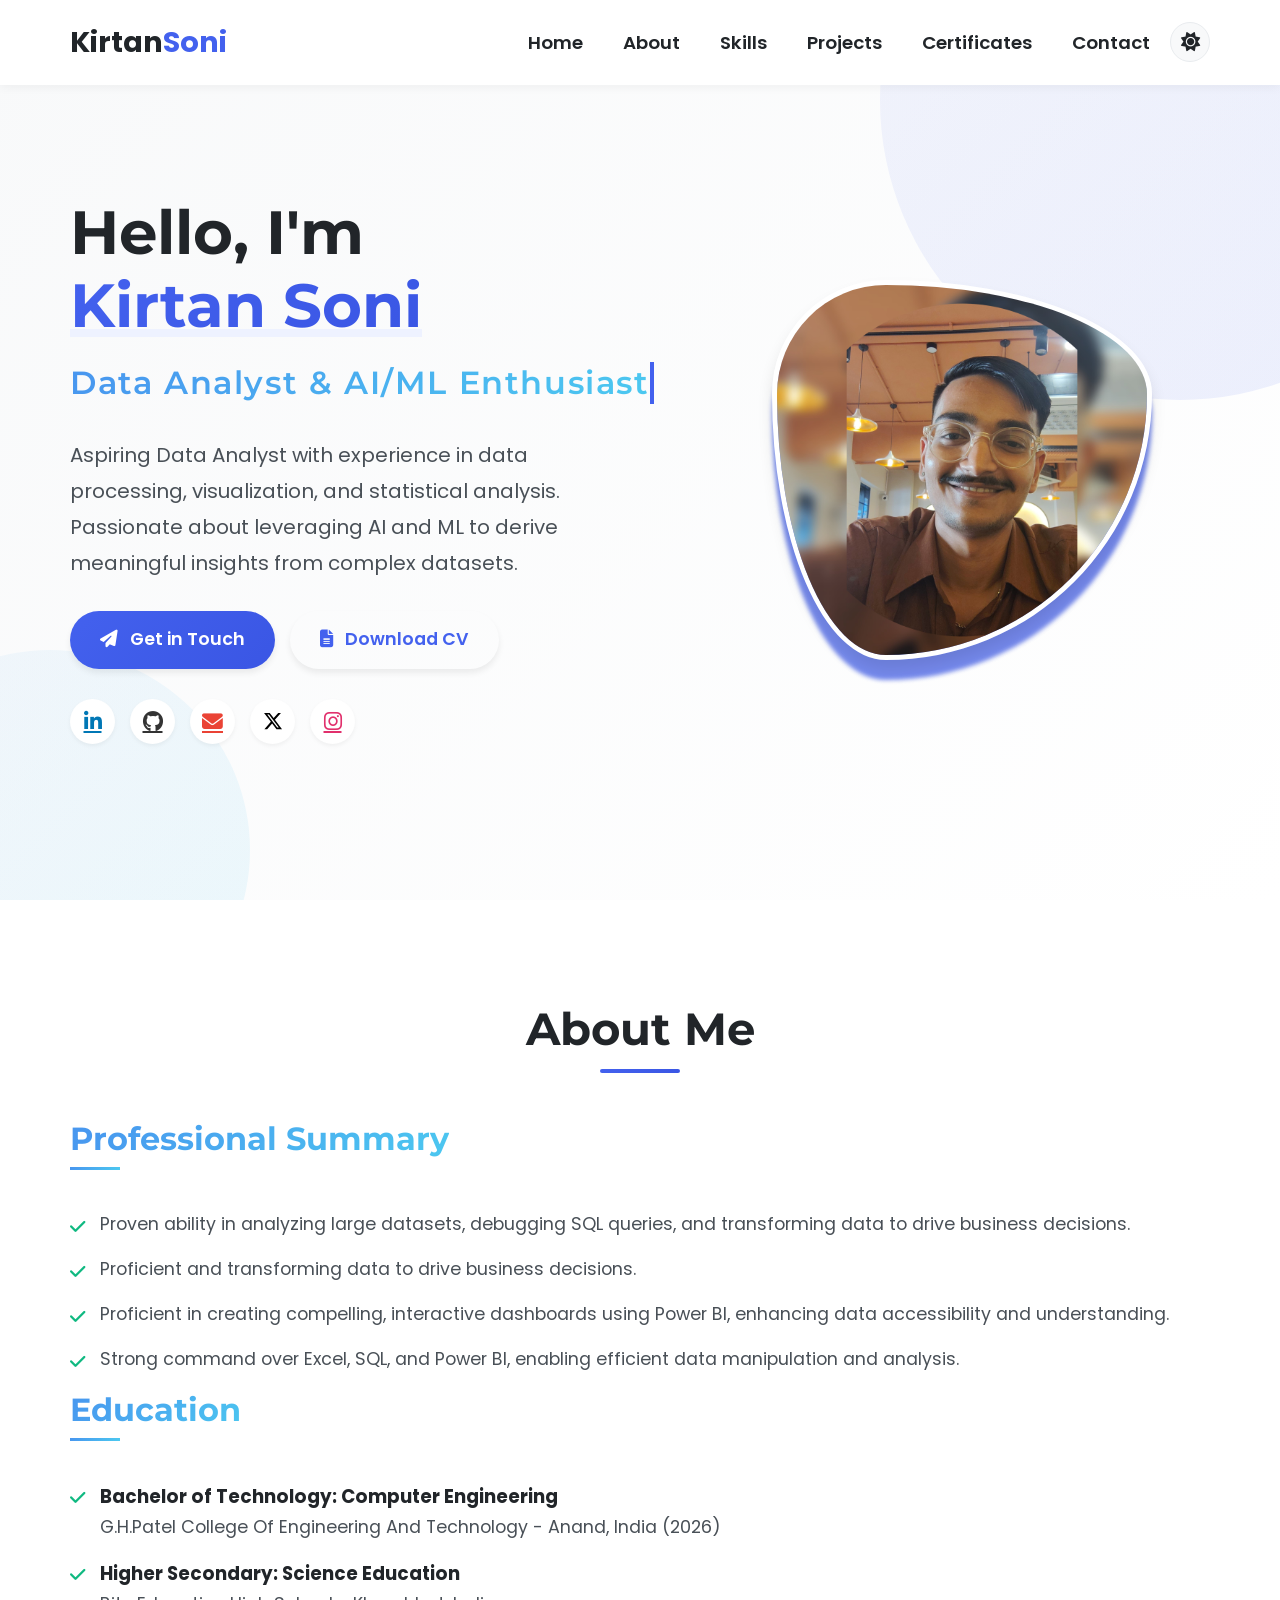
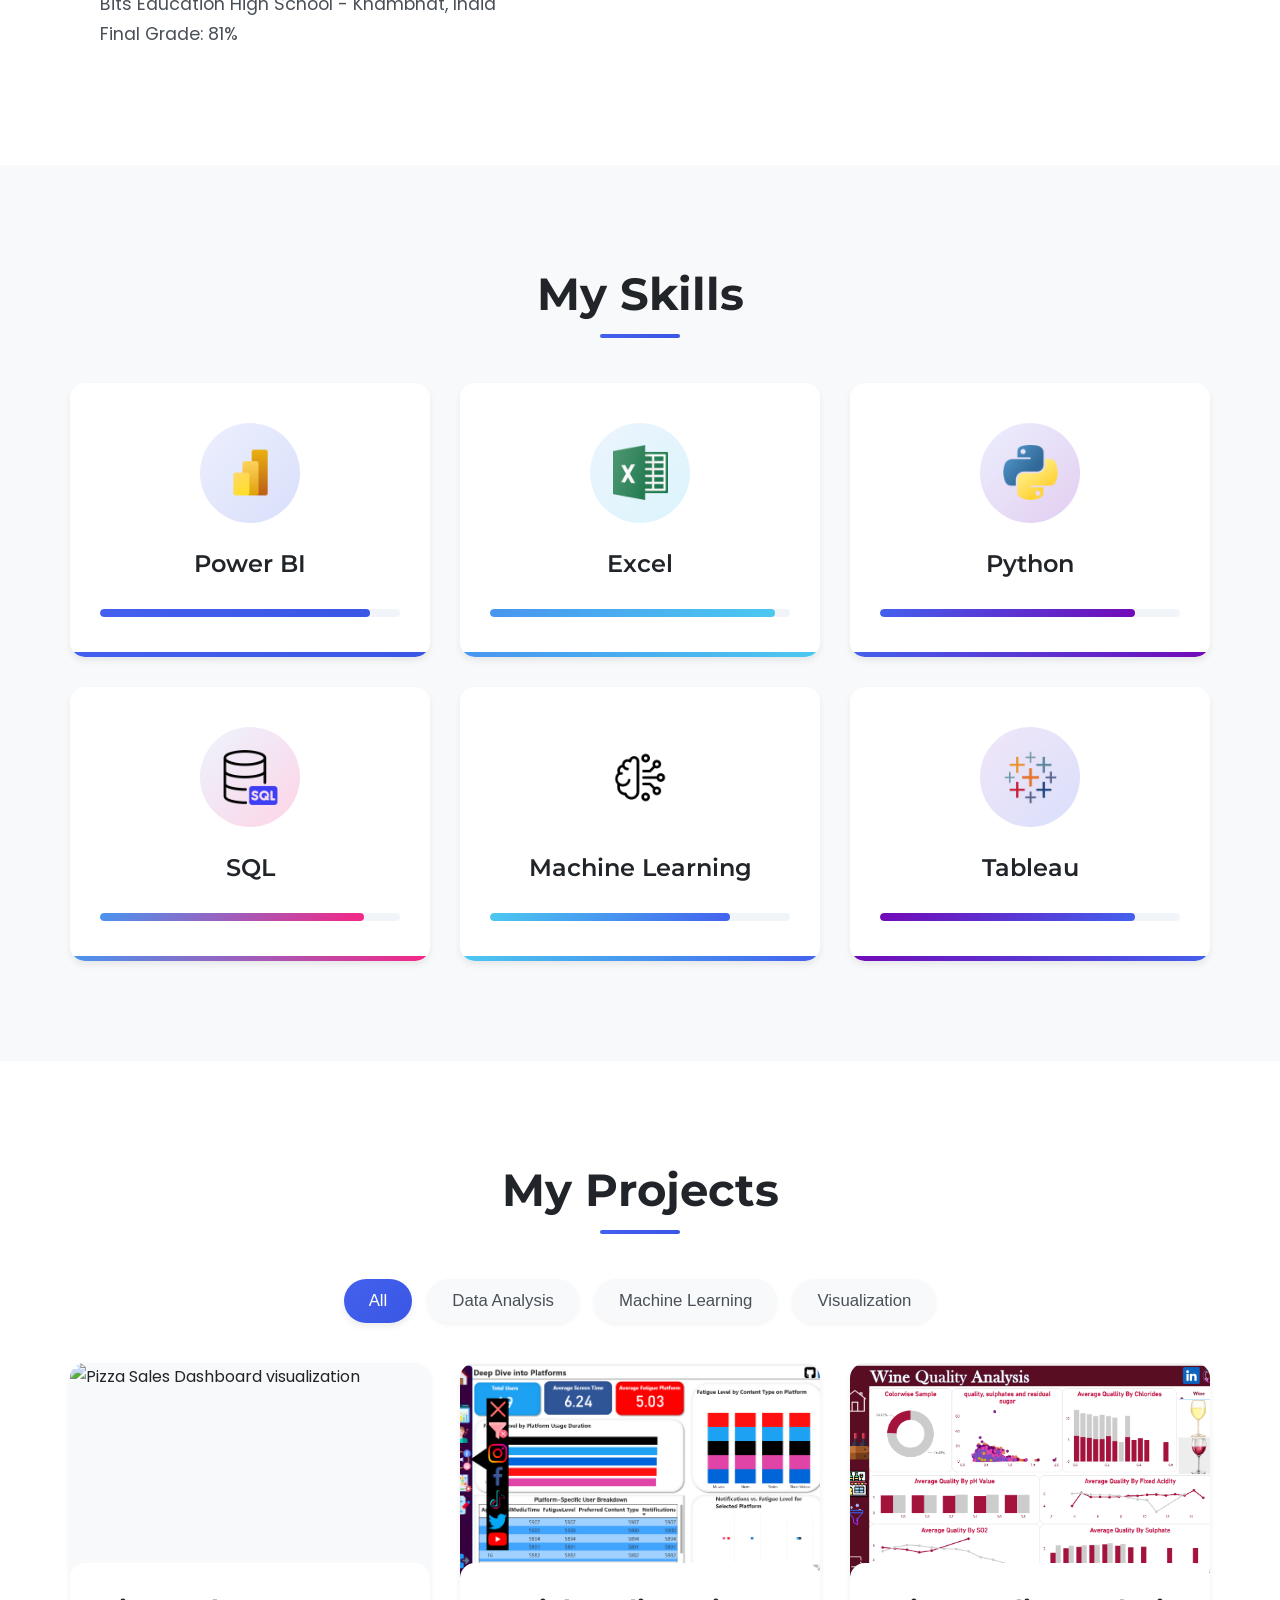
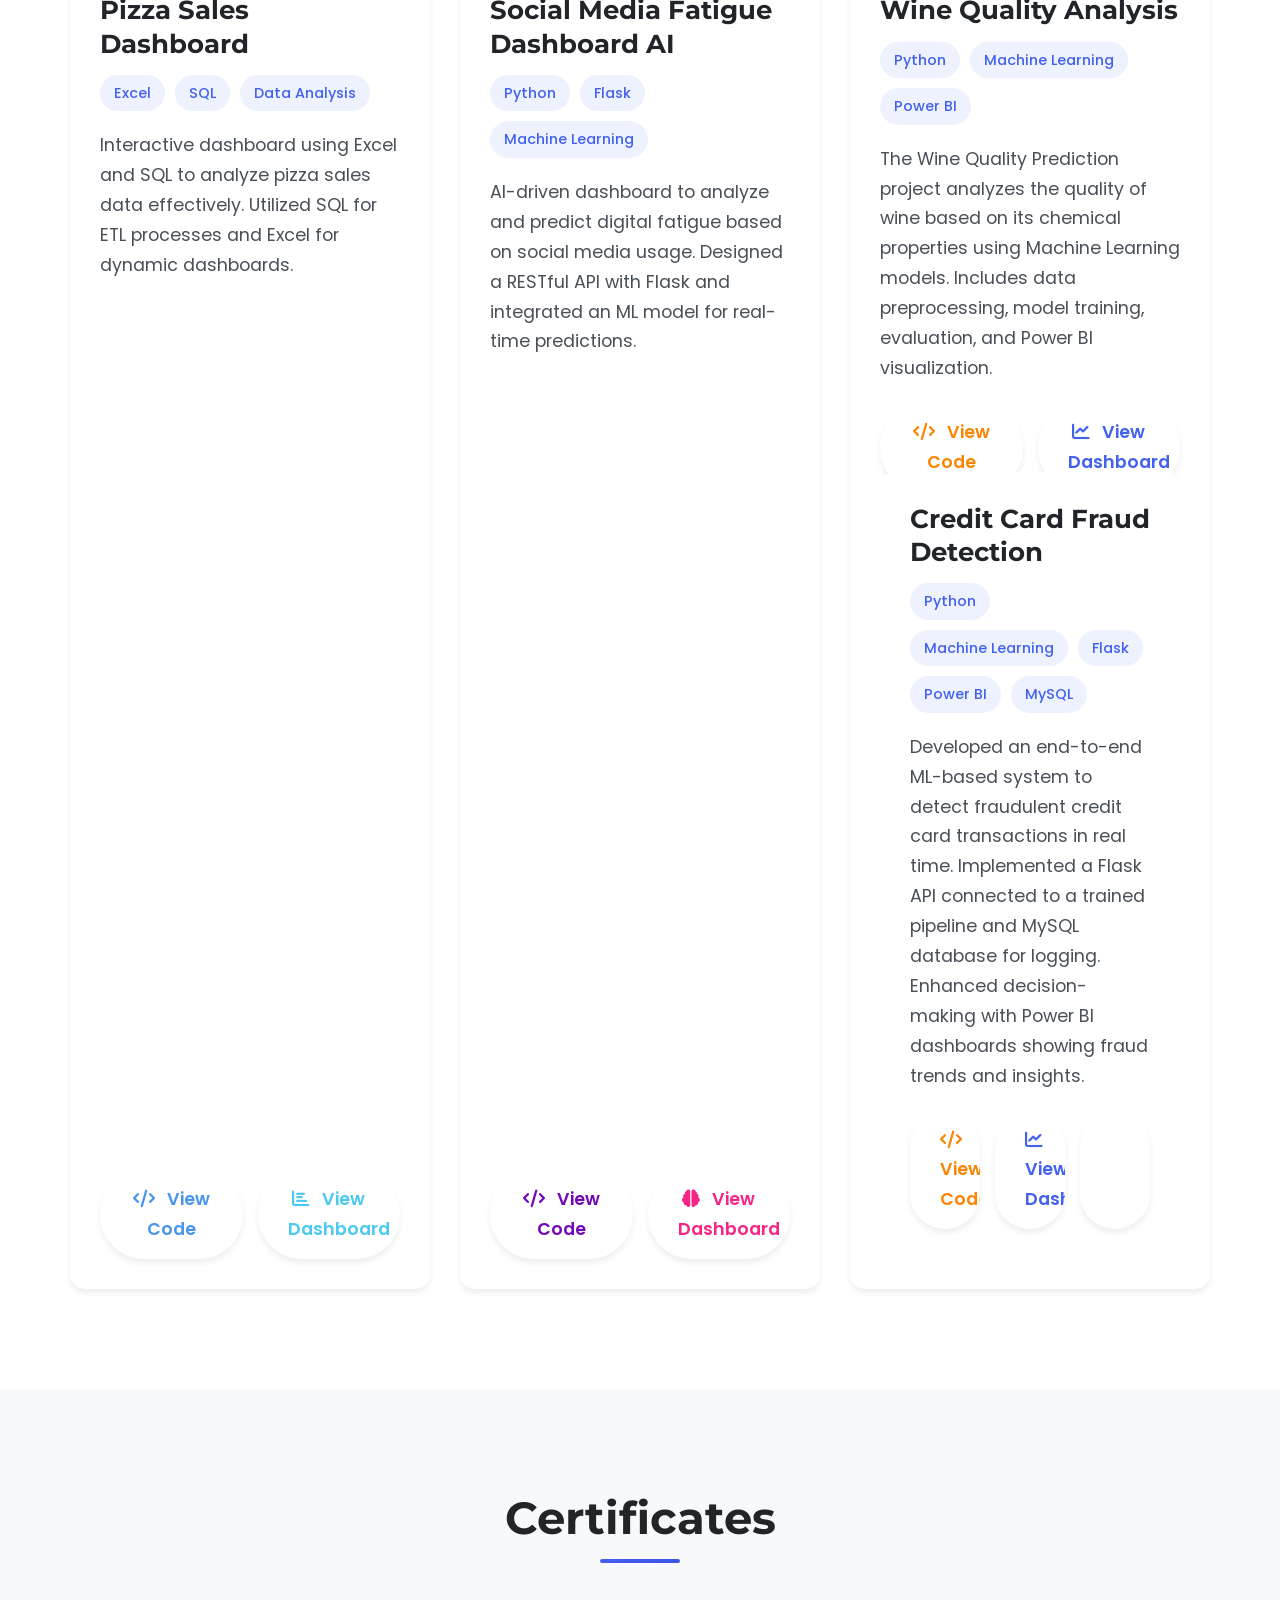
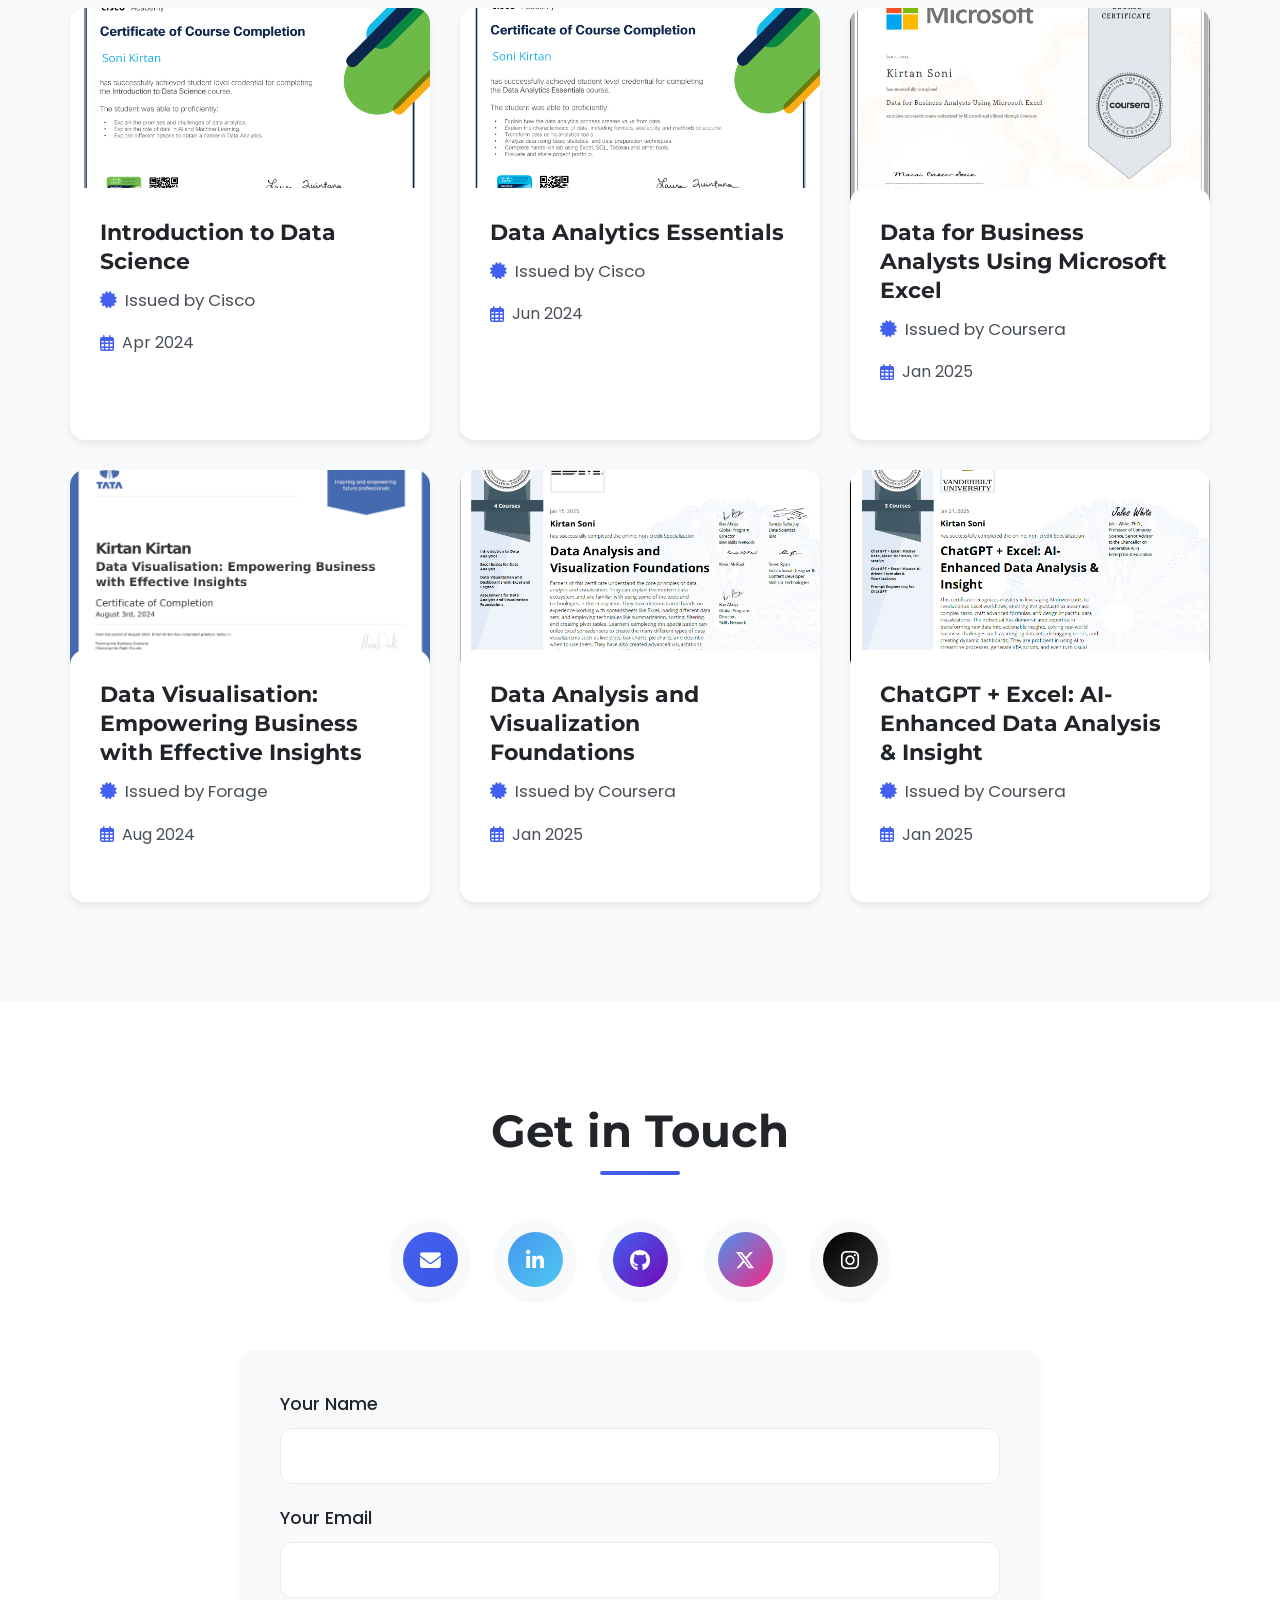
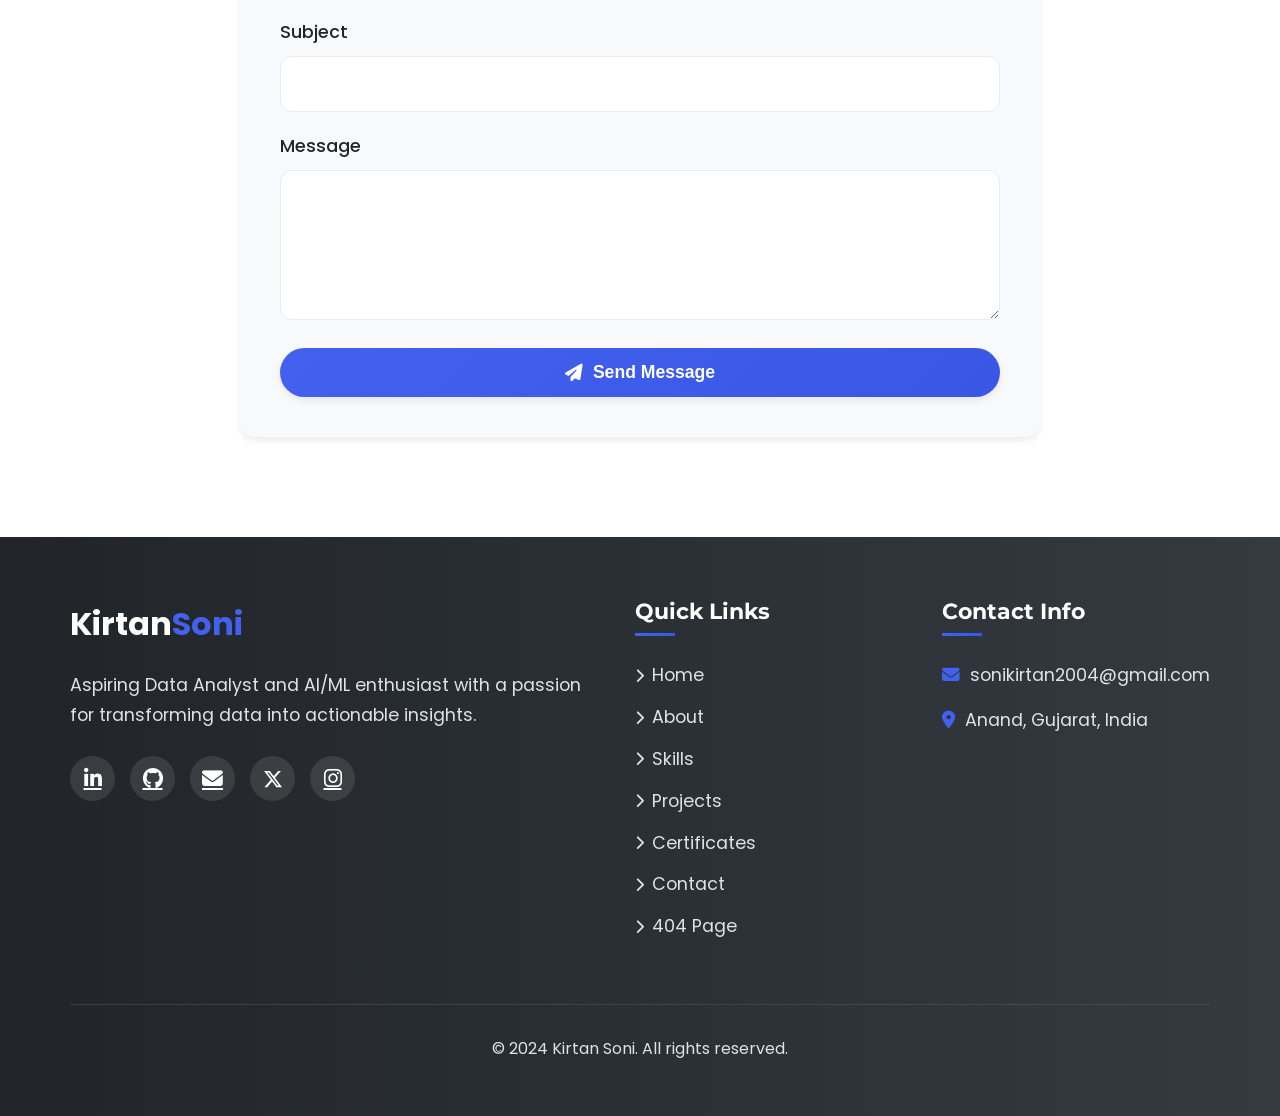
==== index.html @ 345ac7f4 "Update index.html" ====
<!DOCTYPE html>
<html lang="en" class="light-theme">

<head>
  <meta charset="UTF-8" />
  <meta name="viewport" content="width=device-width, initial-scale=1.0" />
  <title>Kirtan Soni - Data Analyst & AI/ML Enthusiast</title>
  <meta name="description"
    content="Portfolio of Kirtan Soni, a Data Analyst and AI/ML enthusiast with expertise in data processing, visualization, and statistical analysis.">
  <!-- Google Fonts -->
  <link rel="preconnect" href="https://fonts.googleapis.com">
  <link rel="preconnect" href="https://fonts.gstatic.com" crossorigin>
  <link
    href="https://fonts.googleapis.com/css2?family=Poppins:wght@300;400;500;600;700&family=Montserrat:wght@400;500;600;700&display=swap"
    rel="stylesheet">
  <!-- Font Awesome for icons -->
  <link rel="stylesheet" href="https://cdnjs.cloudflare.com/ajax/libs/font-awesome/6.4.0/css/all.min.css">
  <style>
    /* Global Styles */
    :root {
      /* Light Theme Colors */
      --bg-primary-light: #f8f9fa;
      --bg-secondary-light: #ffffff;
      --text-primary-light: #212529;
      --text-secondary-light: #495057;
      --border-color-light: #e9ecef;
      --card-bg-light: #ffffff;
      --navbar-bg-light: #ffffff;
      --navbar-text-light: #212529;

      /* Dark Theme Colors */
      --bg-primary-dark: #121212;
      --bg-secondary-dark: #1e1e1e;
      --text-primary-dark: #f8f9fa;
      --text-secondary-dark: #adb5bd;
      --border-color-dark: #2d2d2d;
      --card-bg-dark: #252525;
      --navbar-bg-dark: #1e1e1e;
      --navbar-text-dark: #f8f9fa;

      /* Common Colors */
      --accent-color: #4361ee;
      --accent-hover: #3a56e4;
      --accent-light: #eef2ff;
      --card-hover-shadow: rgba(67, 97, 238, 0.15);
      --success-color: #10b981;

      /* Gradient Colors */
      --gradient-1: linear-gradient(135deg, #4361ee, #3a56e4);
      --gradient-2: linear-gradient(135deg, #4895ef, #4cc9f0);
      --gradient-3: linear-gradient(135deg, #4361ee, #7209b7);
      --gradient-4: linear-gradient(135deg, #4895ef, #f72585);
      --gradient-5: linear-gradient(135deg, #4cc9f0, #4361ee);
      --gradient-6: linear-gradient(135deg, #7209b7, #4361ee);

      /* Button Colors */
      --btn-blue: #4895ef;
      --btn-purple: #7209b7;
      --btn-pink: #f72585;
      --btn-orange: #fb8500;
      --btn-teal: #4cc9f0;
      --btn-indigo: #4361ee;

      /* Social Media Colors */
      --x-color: #000000;
      --instagram-color: #E1306C;
      --linkedin-color: #0077b5;
      --github-color: #333333;
      --email-color: #ea4335;

      /* Box Shadows */
      --shadow-sm: 0 2px 4px rgba(0, 0, 0, 0.05);
      --shadow-md: 0 4px 6px rgba(0, 0, 0, 0.07);
      --shadow-lg: 0 10px 15px rgba(0, 0, 0, 0.1);
      --shadow-hover: 0 15px 30px rgba(67, 97, 238, 0.15);

      /* Navbar */
      --navbar-shadow: 0 2px 10px rgba(0, 0, 0, 0.05);
    }

    /* Apply theme variables */
    .light-theme {
      --bg-primary: var(--bg-primary-light);
      --bg-secondary: var(--bg-secondary-light);
      --text-primary: var(--text-primary-light);
      --text-secondary: var(--text-secondary-light);
      --border-color: var(--border-color-light);
      --card-bg: var(--card-bg-light);
      --navbar-bg: var(--navbar-bg-light);
      --navbar-text: var(--navbar-text-light);
    }

    .dark-theme {
      --bg-primary: var(--bg-primary-dark);
      --bg-secondary: var(--bg-secondary-dark);
      --text-primary: var(--text-primary-dark);
      --text-secondary: var(--text-secondary-dark);
      --border-color: var(--border-color-dark);
      --card-bg: var(--card-bg-dark);
      --navbar-bg: var(--navbar-bg-dark);
      --navbar-text: var(--navbar-text-dark);
    }

    * {
      margin: 0;
      padding: 0;
      box-sizing: border-box;
    }

    body {
      font-family: 'Poppins', sans-serif;
      line-height: 1.7;
      background-color: var(--bg-primary);
      color: var(--text-primary);
      overflow-x: hidden;
      transition: background-color 0.3s ease, color 0.3s ease;
    }

    h1,
    h2,
    h3,
    h4,
    h5,
    h6 {
      font-family: 'Montserrat', sans-serif;
      font-weight: 700;
      line-height: 1.3;
    }

    .container {
      max-width: 1200px;
      margin: 0 auto;
      padding: 0 30px;
    }

    section {
      padding: 100px 0;
      position: relative;
      opacity: 0;
      transform: translateY(30px);
      transition: opacity 0.8s ease, transform 0.8s ease;
    }

    section.animate {
      opacity: 1;
      transform: translateY(0);
    }

    .section-title {
      font-size: 2.8rem;
      margin-bottom: 60px;
      text-align: center;
      position: relative;
      color: var(--text-primary);
    }

    .section-title::after {
      content: '';
      position: absolute;
      width: 80px;
      height: 4px;
      background: var(--gradient-1);
      bottom: -15px;
      left: 50%;
      transform: translateX(-50%);
      border-radius: 2px;
    }

    p {
      color: var(--text-secondary);
      font-size: 1.1rem;
      margin-bottom: 1.5rem;
    }

    /* Theme Toggle */
    .theme-toggle {
      display: flex;
      align-items: center;
      justify-content: center;
      width: 40px;
      height: 40px;
      border-radius: 50%;
      background: var(--bg-primary);
      color: var(--text-primary);
      font-size: 1.2rem;
      cursor: pointer;
      transition: all 0.3s;
      border: 1px solid var(--border-color);
      margin-left: 20px;
    }

    .theme-toggle:hover {
      background: var(--accent-light);
      color: var(--accent-color);
    }

    /* Navigation - Updated with white background */
    nav {
      background: var(--navbar-bg);
      padding: 18px 0;
      position: fixed;
      width: 100%;
      top: 0;
      z-index: 1000;
      box-shadow: var(--navbar-shadow);
      transition: all 0.3s ease;
      transform: translateY(0);
    }

    nav.scrolled {
      padding: 15px 0;
      box-shadow: var(--shadow-md);
    }

    nav.hidden {
      transform: translateY(-100%);
    }

    nav .container {
      display: flex;
      justify-content: space-between;
      align-items: center;
    }

    .nav-right {
      display: flex;
      align-items: center;
    }

    .logo {
      font-size: 1.8rem;
      font-weight: 700;
      color: var(--text-primary);
      text-decoration: none;
      display: flex;
      align-items: center;
    }

    .logo span {
      color: var(--accent-color);
    }

    nav ul {
      display: flex;
      list-style: none;
      gap: 40px;
      margin: 0;
      padding: 0;
    }

    nav ul li a {
      text-decoration: none;
      color: var(--navbar-text);
      font-weight: 600;
      font-size: 1.15rem;
      transition: all 0.3s;
      position: relative;
      padding: 5px 0;
    }

    nav ul li a::after {
      content: '';
      position: absolute;
      width: 0;
      height: 2px;
      bottom: 0;
      left: 0;
      background: var(--accent-color);
      transition: width 0.3s ease;
    }

    nav ul li a:hover {
      color: var(--accent-color);
    }

    nav ul li a:hover::after {
      width: 100%;
    }

    .mobile-menu-btn {
      display: none;
      background: none;
      border: none;
      font-size: 1.8rem;
      color: var(--text-primary);
      cursor: pointer;
    }

    /* Mobile Navigation Menu */
    .mobile-nav {
      position: fixed;
      top: 0;
      left: 0;
      width: 100%;
      height: 100vh;
      background: var(--bg-secondary);
      z-index: 1001;
      display: flex;
      flex-direction: column;
      justify-content: center;
      align-items: center;
      transform: translateY(-100%);
      transition: transform 0.4s ease;
    }

    .mobile-nav.active {
      transform: translateY(0);
    }

    .mobile-nav ul {
      list-style: none;
      padding: 0;
      margin: 0;
      text-align: center;
    }

    .mobile-nav ul li {
      margin: 20px 0;
    }

    .mobile-nav ul li a {
      text-decoration: none;
      color: var(--text-primary);
      font-size: 1.5rem;
      font-weight: 600;
      transition: color 0.3s;
    }

    .mobile-nav ul li a:hover {
      color: var(--accent-color);
    }

    .close-menu {
      position: absolute;
      top: 30px;
      right: 30px;
      background: none;
      border: none;
      font-size: 2rem;
      color: var(--text-primary);
      cursor: pointer;
    }

    /* Hero Section - Improved Responsiveness */
    #home {
      min-height: 100vh;
      display: flex;
      align-items: center;
      padding-top: 80px;
      padding-bottom: 40px;
      background: linear-gradient(135deg, var(--bg-primary) 0%, var(--bg-secondary) 100%);
      position: relative;
      overflow: hidden;
    }

    #home::before {
      content: '';
      position: absolute;
      width: 600px;
      height: 600px;
      border-radius: 50%;
      background: linear-gradient(135deg, rgba(67, 97, 238, 0.05) 0%, rgba(67, 97, 238, 0.1) 100%);
      top: -200px;
      right: -200px;
      z-index: 0;
      animation: pulse 8s infinite alternate;
    }

    #home::after {
      content: '';
      position: absolute;
      width: 400px;
      height: 400px;
      border-radius: 50%;
      background: linear-gradient(135deg, rgba(72, 149, 239, 0.05) 0%, rgba(76, 201, 240, 0.1) 100%);
      bottom: -150px;
      left: -150px;
      z-index: 0;
      animation: pulse 8s infinite alternate-reverse;
    }

    @keyframes pulse {
      0% {
        transform: scale(1);
        opacity: 0.5;
      }

      50% {
        transform: scale(1.05);
        opacity: 0.7;
      }

      100% {
        transform: scale(1);
        opacity: 0.5;
      }
    }

    .hero-content {
      display: grid;
      grid-template-columns: 1fr 1fr;
      gap: 60px;
      align-items: center;
      position: relative;
      z-index: 1;
      width: 100%;
    }

    .hero-text {
      animation: fadeInLeft 1s ease-out;
    }

    .hero-text h1 {
      font-size: 3.8rem;
      margin-bottom: 20px;
      line-height: 1.2;
    }

    .hero-text h1 span {
      background: var(--gradient-1);
      -webkit-background-clip: text;
      background-clip: text;
      color: transparent;
      position: relative;
      display: inline-block;
    }

    .hero-text h1 span::after {
      content: '';
      position: absolute;
      width: 100%;
      height: 8px;
      background-color: var(--accent-light);
      bottom: 5px;
      left: 0;
      z-index: -1;
    }

    .hero-text h2 {
      font-size: 2rem;
      background: var(--gradient-2);
      -webkit-background-clip: text;
      background-clip: text;
      color: transparent;
      margin-bottom: 25px;
      font-weight: 600;
      display: inline-block;
    }

    .typewriter {
      overflow: hidden;
      border-right: 0.15em solid var(--accent-color);
      white-space: nowrap;
      margin: 0;
      letter-spacing: 0.05em;
      animation: typing 3.5s steps(40, end), blink-caret 0.75s step-end infinite;
    }

    @keyframes typing {
      from {
        width: 0
      }

      to {
        width: 100%
      }
    }

    @keyframes blink-caret {

      from,
      to {
        border-color: transparent
      }

      50% {
        border-color: var(--accent-color)
      }
    }

    .hero-text p {
      font-size: 1.25rem;
      margin-bottom: 30px;
      max-width: 500px;
      line-height: 1.8;
    }

    .hero-image {
      position: relative;
      animation: fadeInRight 1s ease-out;
      display: flex;
      justify-content: center;
    }

    .profile-img {
      width: 380px;
      height: 380px;
      border-radius: 30% 70% 70% 30% / 30% 30% 70% 70%;
      object-fit: cover;
      border: 5px solid var(--bg-secondary);
      box-shadow: var(--shadow-lg);
      animation: morphing 10s ease-in-out infinite;
      transition: all 0.5s;
      position: relative;
      z-index: 2;
    }

    @keyframes morphing {
      0% {
        border-radius: 30% 70% 70% 30% / 30% 30% 70% 70%;
      }

      25% {
        border-radius: 58% 42% 75% 25% / 76% 46% 54% 24%;
      }

      50% {
        border-radius: 50% 50% 33% 67% / 55% 27% 73% 45%;
      }

      75% {
        border-radius: 33% 67% 58% 42% / 63% 68% 32% 37%;
      }

      100% {
        border-radius: 30% 70% 70% 30% / 30% 30% 70% 70%;
      }
    }

    .hero-image::before {
      content: '';
      position: absolute;
      width: 380px;
      height: 380px;
      background: var(--gradient-1);
      border-radius: 30% 70% 70% 30% / 30% 30% 70% 70%;
      top: 20px;
      left: 50%;
      transform: translateX(-50%);
      z-index: 1;
      animation: morphing 10s ease-in-out infinite;
      filter: blur(2px);
      opacity: 0.7;
    }

    .social-links {
      display: flex;
      gap: 15px;
      margin-top: 30px;
      flex-wrap: wrap;
    }

    .social-links a {
      display: flex;
      align-items: center;
      justify-content: center;
      width: 45px;
      height: 45px;
      border-radius: 50%;
      background: var(--bg-secondary);
      color: var(--accent-color);
      font-size: 1.3rem;
      transition: all 0.3s;
      box-shadow: var(--shadow-sm);
    }

    .social-links a:nth-child(1) {
      color: var(--linkedin-color);
      /* LinkedIn color */
    }

    .social-links a:nth-child(2) {
      color: var(--github-color);
      /* GitHub color */
    }

    .social-links a:nth-child(3) {
      color: var(--email-color);
      /* Email/Gmail color */
    }

    .social-links a:nth-child(4) {
      color: var(--x-color);
      /* X color */
    }

    .social-links a:nth-child(5) {
      color: var(--instagram-color);
      /* Instagram color */
    }

    .social-links a:hover {
      transform: translateY(-5px);
      box-shadow: var(--shadow-md);
      color: white;
    }

    .social-links a:nth-child(1):hover {
      background: var(--linkedin-color);
      /* LinkedIn color */
    }

    .social-links a:nth-child(2):hover {
      background: var(--github-color);
      /* GitHub color */
    }

    .social-links a:nth-child(3):hover {
      background: var(--email-color);
      /* Email/Gmail color */
    }

    .social-links a:nth-child(4):hover {
      background: var(--x-color);
      /* X color */
    }

    .social-links a:nth-child(5):hover {
      background: var(--instagram-color);
      /* Instagram color */
    }

    /* X Logo */
    .x-logo {
      width: 20px;
      height: 20px;
      fill: currentColor;
    }

    /* Button Styles - Enhanced & Professional */
    .btn {
      display: inline-block;
      padding: 14px 30px;
      color: white;
      border-radius: 50px;
      font-weight: 600;
      text-decoration: none;
      transition: all 0.3s;
      border: none;
      font-size: 1.1rem;
      box-shadow: var(--shadow-md);
      position: relative;
      overflow: hidden;
      z-index: 1;
      text-align: center;
    }

    .btn::before {
      content: '';
      position: absolute;
      top: 0;
      left: 0;
      width: 0%;
      height: 100%;
      background: rgba(255, 255, 255, 0.2);
      transition: all 0.3s;
      z-index: -1;
    }

    .btn:hover {
      transform: translateY(-3px);
      box-shadow: var(--shadow-lg);
    }

    .btn:hover::before {
      width: 100%;
    }

    /* Primary Button Variations */
    .btn-primary {
      background: var(--gradient-1);
    }

    .btn-blue {
      background: var(--gradient-2);
    }

    .btn-pink {
      background: var(--gradient-3);
    }

    .btn-orange {
      background: var(--gradient-4);
    }

    .btn-teal {
      background: var(--gradient-5);
    }

    .btn-purple {
      background: var(--gradient-6);
    }

    /* Outline Button Variations */
    .btn-outline {
      background: transparent;
      border: 2px solid;
      box-shadow: none;
    }

    .btn-outline-primary {
      color: var(--btn-indigo);
      border-color: var(--btn-indigo);
    }

    .btn-outline-blue {
      color: var(--btn-blue);
      border-color: var(--btn-blue);
    }

    .btn-outline-pink {
      color: var(--btn-pink);
      border-color: var(--btn-pink);
    }

    .btn-outline-orange {
      color: var(--btn-orange);
      border-color: var(--btn-orange);
    }

    .btn-outline-teal {
      color: var(--btn-teal);
      border-color: var(--btn-teal);
    }

    .btn-outline-purple {
      color: var(--btn-purple);
      border-color: var(--btn-purple);
    }

    /* Hover states for outline buttons */
    .btn-outline-primary:hover {
      background: var(--gradient-1);
      color: white;
      border-color: transparent;
    }

    .btn-outline-blue:hover {
      background: var(--gradient-2);
      color: white;
      border-color: transparent;
    }

    .btn-outline-pink:hover {
      background: var(--gradient-3);
      color: white;
      border-color: transparent;
    }

    .btn-outline-orange:hover {
      background: var(--gradient-4);
      color: white;
      border-color: transparent;
    }

    .btn-outline-teal:hover {
      background: var(--gradient-5);
      color: white;
      border-color: transparent;
    }

    .btn-outline-purple:hover {
      background: var(--gradient-6);
      color: white;
      border-color: transparent;
    }

    .btn i {
      margin-right: 8px;
    }

    .cta-buttons {
      display: flex;
      gap: 15px;
      flex-wrap: wrap;
    }

    /* About Section */
    #about {
      background-color: var(--bg-secondary);
      position: relative;
      overflow: hidden;
    }

    #about::before {
      content: '';
      position: absolute;
      top: -80px;
      left: 0;
      width: 100%;
      height: 80px;
      background: linear-gradient(to bottom right, transparent 49%, var(--bg-secondary) 50%);
    }

    .about-content {
      display: grid;
      grid-template-columns: 1fr;
      gap: 50px;
      align-items: center;
    }

    .about-text h3 {
      font-size: 2rem;
      background: var(--gradient-2);
      -webkit-background-clip: text;
      background-clip: text;
      color: transparent;
      margin-bottom: 20px;
      position: relative;
      display: inline-block;
      padding-bottom: 10px;
    }

    .about-text h3::after {
      content: '';
      position: absolute;
      width: 50px;
      height: 3px;
      background: var(--gradient-2);
      bottom: 0;
      left: 0;
    }

    .about-text ul {
      list-style: none;
      margin-top: 20px;
    }

    .about-text li {
      margin-bottom: 15px;
      padding-left: 30px;
      position: relative;
      color: var(--text-secondary);
      font-size: 1.1rem;
      transition: transform 0.3s ease;
    }

    .about-text li:hover {
      transform: translateX(5px);
    }

    .about-text li strong {
      font-size: 1.15rem;
      color: var(--text-primary);
    }

    .about-text li::before {
      content: '\f00c';
      font-family: 'Font Awesome 5 Free';
      font-weight: 900;
      position: absolute;
      left: 0;
      top: 2px;
      color: var(--success-color);
    }

    /* Skills Section - Professional & Enhanced */
    #skills {
      background-color: var(--bg-primary);
      position: relative;
    }

    .skills-container {
      display: grid;
      grid-template-columns: repeat(auto-fill, minmax(280px, 1fr));
      gap: 30px;
    }

    .skill-card {
      background: var(--bg-secondary);
      border-radius: 15px;
      padding: 40px 30px;
      text-align: center;
      box-shadow: var(--shadow-md);
      transition: all 0.5s;
      border: none;
      position: relative;
      overflow: hidden;
      display: flex;
      flex-direction: column;
      align-items: center;
      justify-content: center;
      height: 100%;
      z-index: 1;
    }

    .skill-card::before {
      content: '';
      position: absolute;
      width: 100%;
      height: 100%;
      background: var(--bg-secondary);
      top: 0;
      left: 0;
      z-index: -1;
    }

    .skill-card::after {
      content: '';
      position: absolute;
      width: 100%;
      height: 5px;
      bottom: 0;
      left: 0;
      z-index: 0;
      transition: height 0.5s ease;
    }

    .skill-card:nth-child(1)::after {
      background: var(--gradient-1);
    }

    .skill-card:nth-child(2)::after {
      background: var(--gradient-2);
    }

    .skill-card:nth-child(3)::after {
      background: var(--gradient-3);
    }

    .skill-card:nth-child(4)::after {
      background: var(--gradient-4);
    }

    .skill-card:nth-child(5)::after {
      background: var(--gradient-5);
    }

    .skill-card:nth-child(6)::after {
      background: var(--gradient-6);
    }

    .skill-card:hover {
      transform: translateY(-15px);
      box-shadow: var(--shadow-hover);
    }

    .skill-card:hover::after {
      height: 100%;
      opacity: 0.05;
    }

    .skill-icon {
      width: 100px;
      height: 100px;
      margin: 0 auto 25px;
      display: flex;
      align-items: center;
      justify-content: center;
      border-radius: 50%;
      transition: all 0.5s;
      position: relative;
      z-index: 1;
    }

    .skill-card:nth-child(1) .skill-icon {
      background: linear-gradient(135deg, rgba(67, 97, 238, 0.1), rgba(67, 97, 238, 0.2));
    }

    .skill-card:nth-child(2) .skill-icon {
      background: linear-gradient(135deg, rgba(72, 149, 239, 0.1), rgba(76, 201, 240, 0.2));
    }

    .skill-card:nth-child(3) .skill-icon {
      background: linear-gradient(135deg, rgba(67, 97, 238, 0.1), rgba(114, 9, 183, 0.2));
    }

    .skill-card:nth-child(4) .skill-icon {
      background: linear-gradient(135deg, rgba(72, 149, 239, 0.1), rgba(247, 37, 133, 0.2));
    }

    .skill-card:nth-child(5)  rgba(72, 149, 239, 0.1), rgba(247, 37, 133, 0.2));
    }

    .skill-card:nth-child(5) .skill-icon {
      background: linear-gradient(135deg, rgba(76, 201, 240, 0.1), rgba(67, 97, 238, 0.2));
    }

    .skill-card:nth-child(6) .skill-icon {
      background: linear-gradient(135deg, rgba(114, 9, 183, 0.1), rgba(67, 97, 238, 0.2));
    }

    .skill-card:hover .skill-icon {
      transform: scale(1.1);
    }

    .skill-icon img {
      width: 55px;
      height: 55px;
      object-fit: contain;
      transition: all 0.5s;
    }

    .skill-card:hover .skill-icon img {
      transform: scale(1.1);
    }

    .skill-title {
      font-size: 1.5rem;
      font-weight: 600;
      margin-bottom: 15px;
      color: var(--text-primary);
      transition: all 0.3s;
    }

    .skill-card:hover .skill-title {
      transform: translateY(-5px);
    }

    .skill-card:nth-child(1):hover .skill-title {
      color: #4361ee;
    }

    .skill-card:nth-child(2):hover .skill-title {
      color: #4895ef;
    }

    .skill-card:nth-child(3):hover .skill-title {
      color: #7209b7;
    }

    .skill-card:nth-child(4):hover .skill-title {
      color: #f72585;
    }

    .skill-card:nth-child(5):hover .skill-title {
      color: #4cc9f0;
    }

    .skill-card:nth-child(6):hover .skill-title {
      color: #7209b7;
    }

    .skill-level {
      width: 100%;
      height: 8px;
      background-color: #f1f5f9;
      border-radius: 10px;
      margin-top: 15px;
      position: relative;
      overflow: hidden;
    }

    .skill-progress {
      position: absolute;
      top: 0;
      left: 0;
      height: 100%;
      border-radius: 10px;
      width: 0;
      transition: width 1.5s ease-in-out;
    }

    .skill-card:nth-child(1) .skill-progress {
      background: var(--gradient-1);
    }

    .skill-card:nth-child(2) .skill-progress {
      background: var(--gradient-2);
    }

    .skill-card:nth-child(3) .skill-progress {
      background: var(--gradient-3);
    }

    .skill-card:nth-child(4) .skill-progress {
      background: var(--gradient-4);
    }

    .skill-card:nth-child(5) .skill-progress {
      background: var(--gradient-5);
    }

    .skill-card:nth-child(6) .skill-progress {
      background: var(--gradient-6);
    }

    /* Projects Section */
    #projects {
      background-color: var(--bg-secondary);
      position: relative;
    }

    .projects-filter {
      display: flex;
      justify-content: center;
      flex-wrap: wrap;
      gap: 15px;
      margin-bottom: 40px;
    }

    .filter-btn {
      padding: 12px 25px;
      background: var(--bg-primary);
      border: none;
      border-radius: 30px;
      font-size: 1.05rem;
      font-weight: 500;
      color: var(--text-secondary);
      cursor: pointer;
      transition: all 0.3s;
      box-shadow: var(--shadow-sm);
    }

    .filter-btn.active,
    .filter-btn:hover {
      background: var(--gradient-1);
      color: white;
      box-shadow: var(--shadow-md);
    }

    .projects-grid {
      display: grid;
      grid-template-columns: repeat(auto-fill, minmax(350px, 1fr));
      gap: 30px;
    }

    .project-card {
      background: var(--bg-primary);
      border-radius: 15px;
      overflow: hidden;
      box-shadow: var(--shadow-md);
      transition: all 0.5s;
      height: 100%;
      display: flex;
      flex-direction: column;
      position: relative;
      border: none;
    }

    .project-card:hover {
      transform: translateY(-15px);
      box-shadow: var(--shadow-hover);
    }

    .project-img-container {
      overflow: hidden;
      position: relative;
      height: 220px;
    }

    .project-img {
      width: 100%;
      height: 100%;
      object-fit: cover;
      transition: transform 0.8s;
    }

    .project-card:hover .project-img {
      transform: scale(1.1);
    }

    .project-overlay {
      position: absolute;
      top: 0;
      left: 0;
      width: 100%;
      height: 100%;
      background: linear-gradient(to bottom, transparent, rgba(0, 0, 0, 0.7));
      opacity: 0;
      transition: opacity 0.5s;
    }

    .project-card:hover .project-overlay {
      opacity: 1;
    }

    .project-content {
      padding: 30px;
      flex-grow: 1;
      display: flex;
      flex-direction: column;
      position: relative;
      z-index: 1;
      background: var(--bg-secondary);
      border-radius: 15px 15px 0 0;
      margin-top: -20px;
    }

    .project-title {
      font-size: 1.6rem;
      margin-bottom: 15px;
      color: var(--text-primary);
      transition: color 0.3s;
    }

    .project-card:hover .project-title {
      color: var(--accent-color);
    }

    .project-description {
      color: var(--text-secondary);
      margin-bottom: 20px;
      flex-grow: 1;
      font-size: 1.1rem;
    }

    .project-tags {
      display: flex;
      flex-wrap: wrap;
      gap: 10px;
      margin-bottom: 20px;
    }

    .project-tag {
      padding: 6px 14px;
      background: var(--accent-light);
      color: var(--accent-color);
      border-radius: 20px;
      font-size: 0.9rem;
      font-weight: 500;
      transition: all 0.3s;
    }

    .project-card:hover .project-tag {
      background: var(--accent-color);
      color: white;
      transform: translateY(-3px);
    }

    .project-links {
      display: flex;
      gap: 15px;
    }

    .project-links .btn {
      flex: 1;
    }

    /* Certificates Section */
    #certificates {
      background-color: var(--bg-primary);
    }

    .certificates-grid {
      display: grid;
      grid-template-columns: repeat(auto-fill, minmax(350px, 1fr));
      gap: 30px;
    }

    .certificate-card {
      background: var(--bg-secondary);
      border-radius: 15px;
      overflow: hidden;
      box-shadow: var(--shadow-md);
      transition: all 0.5s;
      height: 100%;
      display: flex;
      flex-direction: column;
      border: none;
    }

    .certificate-card:hover {
      transform: translateY(-15px);
      box-shadow: var(--shadow-hover);
    }

    .certificate-img-container {
      overflow: hidden;
      position: relative;
      height: 200px;
    }

    .certificate-img {
      width: 100%;
      height: 100%;
      object-fit: cover;
      transition: transform 0.8s;
    }

    .certificate-card:hover .certificate-img {
      transform: scale(1.1);
    }

    .certificate-content {
      padding: 30px;
      flex-grow: 1;
      display: flex;
      flex-direction: column;
      position: relative;
      background: var(--bg-secondary);
      border-radius: 15px 15px 0 0;
      margin-top: -20px;
    }

    .certificate-title {
      font-size: 1.4rem;
      margin-bottom: 10px;
      color: var(--text-primary);
      transition: color 0.3s;
    }

    .certificate-card:hover .certificate-title {
      color: var(--accent-color);
    }

    .certificate-issuer {
      color: var(--text-secondary);
      font-size: 1.05rem;
      display: flex;
      align-items: center;
      margin-bottom: 15px;
    }

    .certificate-issuer i {
      margin-right: 8px;
      color: var(--accent-color);
    }

    .certificate-date {
      color: var(--text-secondary);
      font-size: 1rem;
      display: flex;
      align-items: center;
    }

    .certificate-date i {
      margin-right: 8px;
      color: var(--accent-color);
    }

    /* Contact Section */
    #contact {
      background-color: var(--bg-secondary);
      position: relative;
    }

    .contact-container {
      display: flex;
      flex-direction: column;
      gap: 50px;
      align-items: center;
    }

    .contact-info {
      display: flex;
      flex-wrap: wrap;
      gap: 25px;
      justify-content: center;
      width: 100%;
      max-width: 600px;
      margin: 0 auto;
    }

    .contact-item {
      display: flex;
      align-items: center;
      justify-content: center;
      width: 80px;
      height: 80px;
      border-radius: 50%;
      background: var(--bg-primary);
      transition: transform 0.3s;
      box-shadow: var(--shadow-sm);
      position: relative;
      text-decoration: none;
    }

    .contact-item:hover {
      transform: translateY(-10px);
      box-shadow: var(--shadow-md);
    }

    .contact-item:nth-child(1):hover {
      background: linear-gradient(135deg, rgba(67, 97, 238, 0.05), rgba(67, 97, 238, 0.1));
    }

    .contact-item:nth-child(2):hover {
      background: linear-gradient(135deg, rgba(72, 149, 239, 0.05), rgba(76, 201, 240, 0.1));
    }

    .contact-item:nth-child(3):hover {
      background: linear-gradient(135deg, rgba(67, 97, 238, 0.05), rgba(114, 9, 183, 0.1));
    }

    .contact-item:nth-child(4):hover {
      background: linear-gradient(135deg, rgba(72, 149, 239, 0.05), rgba(247, 37, 133, 0.1));
    }

    .contact-item:nth-child(5):hover {
      background: linear-gradient(135deg, rgba(0, 0, 0, 0.05), rgba(0, 0, 0, 0.1));
    }

    .contact-item:nth-child(6):hover {
      background: linear-gradient(135deg, rgba(225, 48, 108, 0.05), rgba(225, 48, 108, 0.1));
    }

    .contact-icon {
      width: 55px;
      height: 55px;
      border-radius: 50%;
      display: flex;
      align-items: center;
      justify-content: center;
      color: white;
      font-size: 1.3rem;
      transition: all 0.3s;
    }

    .contact-item:nth-child(1) .contact-icon {
      background: var(--gradient-1);
    }

    .contact-item:nth-child(2) .contact-icon {
      background: var(--gradient-2);
    }

    .contact-item:nth-child(3) .contact-icon {
      background: var(--gradient-3);
    }

    .contact-item:nth-child(4) .contact-icon {
      background: var(--gradient-4);
    }

    .contact-item:nth-child(5) .contact-icon {
      background: linear-gradient(135deg, #000000, #333333);
    }

    .contact-item:nth-child(6) .contact-icon {
      background: linear-gradient(135deg, #E1306C, #C13584);
    }

    .contact-item:hover .contact-icon {
      transform: scale(1.1);
    }

    .contact-tooltip {
      position: absolute;
      top: -40px;
      left: 50%;
      transform: translateX(-50%);
      background: var(--bg-secondary);
      color: var(--text-primary);
      padding: 5px 10px;
      border-radius: 5px;
      font-size: 0.9rem;
      opacity: 0;
      visibility: hidden;
      transition: all 0.3s;
      white-space: nowrap;
      box-shadow: var(--shadow-sm);
      z-index: 10;
    }

    .contact-tooltip::after {
      content: '';
      position: absolute;
      top: 100%;
      left: 50%;
      transform: translateX(-50%);
      border-width: 5px;
      border-style: solid;
      border-color: var(--bg-secondary) transparent transparent transparent;
    }

    .contact-item:hover .contact-tooltip {
      opacity: 1;
      visibility: visible;
      top: -45px;
    }

    .contact-form {
      background: var(--bg-primary);
      padding: 40px;
      border-radius: 15px;
      box-shadow: var(--shadow-md);
      transform: translateY(0);
      transition: transform 0.5s, box-shadow 0.5s;
      width: 100%;
      max-width: 800px;
      margin: 0 auto;
    }

    .contact-form:hover {
      transform: translateY(-10px);
      box-shadow: var(--shadow-hover);
    }

    .form-group {
      margin-bottom: 20px;
    }

    .form-group label {
      display: block;
      margin-bottom: 8px;
      font-weight: 500;
      color: var(--text-primary);
      font-size: 1.1rem;
    }

    .form-control {
      width: 100%;
      padding: 14px 18px;
      border: 1px solid var(--border-color);
      border-radius: 12px;
      font-family: 'Poppins', sans-serif;
      font-size: 1.05rem;
      color: var(--text-primary);
      background: var(--bg-secondary);
      transition: all 0.3s;
    }

    .form-control:focus {
      outline: none;
      border-color: var(--accent-color);
      box-shadow: 0 0 0 3px var(--accent-light);
    }

    textarea.form-control {
      height: 150px;
      resize: vertical;
    }

    .submit-btn {
      background: var(--gradient-1);
      color: white;
      border: none;
      padding: 14px 30px;
      border-radius: 50px;
      font-size: 1.1rem;
      font-weight: 600;
      cursor: pointer;
      transition: all 0.3s;
      display: inline-flex;
      align-items: center;
      gap: 10px;
      box-shadow: var(--shadow-md);
      width: 100%;
      justify-content: center;
    }

    .submit-btn:hover {
      transform: translateY(-3px);
      box-shadow: var(--shadow-lg);
    }

    /* Footer */
    footer {
      background: linear-gradient(to right, #212529, #343a40);
      color: white;
      padding: 60px 0 30px;
      position: relative;
    }

    .footer-content {
      display: grid;
      grid-template-columns: 2fr 1fr 1fr;
      gap: 50px;
      margin-bottom: 50px;
    }

    .footer-logo {
      font-size: 2rem;
      font-weight: 700;
      margin-bottom: 20px;
      color: white;
    }

    .footer-logo span {
      color: var(--accent-color);
    }

    .footer-about p {
      color: #dee2e6;
      margin-bottom: 25px;
      font-size: 1.1rem;
    }

    .footer-social {
      display: flex;
      gap: 15px;
      flex-wrap: wrap;
    }

    .footer-social a {
      display: flex;
      align-items: center;
      justify-content: center;
      width: 45px;
      height: 45px;
      border-radius: 50%;
      background: rgba(255, 255, 255, 0.1);
      color: white;
      font-size: 1.3rem;
      transition: all 0.3s;
    }

    .footer-social a:hover {
      background: var(--gradient-1);
      transform: translateY(-5px);
      box-shadow: 0 10px 20px rgba(0, 0, 0, 0.2);
    }

    .footer-links h3,
    .footer-contact h3 {
      font-size: 1.4rem;
      margin-bottom: 25px;
      color: white;
      position: relative;
      padding-bottom: 10px;
    }

    .footer-links h3::after,
    .footer-contact h3::after {
      content: '';
      position: absolute;
      width: 40px;
      height: 3px;
      background: var(--gradient-1);
      bottom: 0;
      left: 0;
    }

    .footer-links ul {
      list-style: none;
    }

    .footer-links li {
      margin-bottom: 12px;
    }

    .footer-links a {
      color: #dee2e6;
      text-decoration: none;
      transition: all 0.3s;
      display: inline-flex;
      align-items: center;
      font-size: 1.1rem;
    }

    .footer-links a i {
      margin-right: 8px;
      font-size: 0.9rem;
    }

    .footer-links a:hover {
      color: var(--accent-color);
      transform: translateX(5px);
    }

    .footer-contact p {
      color: #dee2e6;
      margin-bottom: 15px;
      display: flex;
      align-items: flex-start;
      gap: 10px;
      font-size: 1.1rem;
    }

    .footer-contact p i {
      color: var(--accent-color);
      margin-top: 5px;
    }

    .footer-bottom {
      text-align: center;
      padding-top: 30px;
      border-top: 1px solid rgba(255, 255, 255, 0.1);
    }

    .footer-bottom p {
      color: #dee2e6;
      font-size: 1rem;
    }

    /* Error Page */
    .error-page {
      min-height: 100vh;
      display: flex;
      flex-direction: column;
      align-items: center;
      justify-content: center;
      text-align: center;
      padding: 50px 20px;
      background: linear-gradient(135deg, var(--bg-primary) 0%, var(--bg-secondary) 100%);
    }

    .error-code {
      font-size: 10rem;
      font-weight: 700;
      background: var(--gradient-1);
      -webkit-background-clip: text;
      background-clip: text;
      color: transparent;
      line-height: 1;
      margin-bottom: 20px;
    }

    .error-message {
      font-size: 2.5rem;
      color: var(--text-primary);
      margin-bottom: 30px;
    }

    .error-description {
      font-size: 1.2rem;
      color: var(--text-secondary);
      max-width: 600px;
      margin: 0 auto 40px;
    }

    /* Animation Keyframes */
    @keyframes fadeInLeft {
      from {
        opacity: 0;
        transform: translateX(-50px);
      }

      to {
        opacity: 1;
        transform: translateX(0);
      }
    }

    @keyframes fadeInRight {
      from {
        opacity: 0;
        transform: translateX(50px);
      }

      to {
        opacity: 1;
        transform: translateX(0);
      }
    }

    @keyframes float {
      0% {
        transform: translateY(0px);
      }

      50% {
        transform: translateY(-10px);
      }

      100% {
        transform: translateY(0px);
      }
    }

    /* Responsive Design - Enhanced */
    @media (max-width: 1200px) {
      .hero-text h1 {
        font-size: 3.2rem;
      }

      .profile-img,
      .hero-image::before {
        width: 320px;
        height: 320px;
      }

      nav ul {
        gap: 30px;
      }

      .projects-grid,
      .certificates-grid {
        grid-template-columns: repeat(auto-fill, minmax(300px, 1fr));
      }
    }

    @media (max-width: 992px) {
      section {
        padding: 80px 0;
      }

      .hero-content {
        grid-template-columns: 1fr;
        gap: 40px;
      }

      .hero-text {
        order: 1;
        text-align: center;
      }

      .hero-image {
        order: 0;
      }

      .hero-text h1 span::after {
        left: 0;
      }

      .hero-text p {
        margin-left: auto;
        margin-right: auto;
      }

      .social-links {
        justify-content: center;
      }

      .cta-buttons {
        justify-content: center;
      }

      .about-text h3::after {
        left: 50%;
        transform: translateX(-50%);
      }

      .about-text {
        text-align: center;
      }

      .footer-content {
        grid-template-columns: 1fr;
        gap: 40px;
      }

      nav ul li a {
        font-size: 1.1rem;
      }

      .project-links {
        flex-direction: column;
      }

      .contact-form {
        padding: 30px;
      }
    }

    @media (max-width: 768px) {
      nav .container {
        padding: 0 20px;
      }

      nav ul {
        display: none;
      }

      .mobile-menu-btn {
        display: block;
      }

      .hero-text h1 {
        font-size: 2.8rem;
      }

      .hero-text h2 {
        font-size: 1.8rem;
      }

      .profile-img,
      .hero-image::before {
        width: 280px;
        height: 280px;
      }

      .projects-grid,
      .certificates-grid {
        grid-template-columns: 1fr;
      }

      .section-title {
        font-size: 2.4rem;
      }

      .skills-container {
        grid-template-columns: 1fr;
      }

      .theme-toggle {
        width: 35px;
        height: 35px;
        font-size: 1rem;
      }
    }

    @media (max-width: 576px) {
      .container {
        padding: 0 20px;
      }

      .section-title {
        font-size: 2.2rem;
      }

      .hero-text h1 {
        font-size: 2.4rem;
      }

      .hero-text h2 {
        font-size: 1.6rem;
      }

      .hero-text p {
        font-size: 1.1rem;
      }

      .profile-img,
      .hero-image::before {
        width: 240px;
        height: 240px;
      }

      .cta-buttons {
        flex-direction: column;
        width: 100%;
      }

      .btn {
        width: 100%;
        text-align: center;
      }

      .skill-title {
        font-size: 1.3rem;
      }

      .contact-form {
        padding: 25px 20px;
      }

      /* Fix for hero section on small screens */
      #home {
        padding-top: 100px;
        padding-bottom: 50px;
        min-height: auto;
      }

      .hero-content {
        gap: 30px;
      }

      .social-links {
        justify-content: center;
      }

      .social-links a {
        width: 40px;
        height: 40px;
        font-size: 1.1rem;
      }

      /* Improve typewriter animation on small screens */
      .typewriter {
        white-space: normal;
        border-right: none;
        animation: none;
      }

      .contact-info {
        gap: 15px;
      }

      .contact-item {
        width: 70px;
        height: 70px;
      }

      .contact-icon {
        width: 45px;
        height: 45px;
        font-size: 1.1rem;
      }

      .error-code {
        font-size: 6rem;
      }

      .error-message {
        font-size: 1.8rem;
      }
    }

    /* Fix for very small screens */
    @media (max-width: 400px) {

      .profile-img,
      .hero-image::before {
        width: 200px;
        height: 200px;
      }

      .hero-text h1 {
        font-size: 2rem;
      }

      .hero-text h2 {
        font-size: 1.4rem;
      }

      .hero-text h1 span::after {
        height: 6px;
        bottom: 3px;
      }

      .contact-item {
        width: 60px;
        height: 60px;
      }

      .contact-icon {
        width: 40px;
        height: 40px;
        font-size: 1rem;
      }

      .theme-toggle {
        width: 32px;
        height: 32px;
        margin-left: 10px;
      }
    }
  </style>
</head>

<body>
  <!-- Navigation -->
  <nav id="navbar">
    <div class="container">
      <a href="#" class="logo" aria-label="Kirtan Soni Portfolio Homepage">Kirtan<span>Soni</span></a>
      <div class="nav-right">
        <ul id="nav-menu">
          <li><a href="#home">Home</a></li>
          <li><a href="#about">About</a></li>
          <li><a href="#skills">Skills</a></li>
          <li><a href="#projects">Projects</a></li>
          <li><a href="#certificates">Certificates</a></li>
          <li><a href="#contact">Contact</a></li>
          
        </ul>
        <button class="theme-toggle" id="theme-toggle" aria-label="Toggle dark/light theme">
          <i class="fas fa-sun"></i>
        </button>
        <button class="mobile-menu-btn" aria-label="Toggle navigation menu">
          <i class="fas fa-bars"></i>
        </button>
      </div>
    </div>
  </nav>

  <!-- Mobile Navigation Menu -->
  <div class="mobile-nav" id="mobile-nav">
    <button class="close-menu" aria-label="Close navigation menu">
      <i class="fas fa-times"></i>
    </button>
    <ul>
      <li><a href="#home">Home</a></li>
      <li><a href="#about">About</a></li>
      <li><a href="#skills">Skills</a></li>
      <li><a href="#projects">Projects</a></li>
      <li><a href="#certificates">Certificates</a></li>
      <li><a href="#contact">Contact</a></li>
      
    </ul>
  </div>

  <!-- Hero Section -->
  <section id="home">
    <div class="container hero-content">
      <div class="hero-text">
        <h1>Hello, I'm <span>Kirtan Soni</span></h1>
        <h2 class="typewriter">Data Analyst & AI/ML Enthusiast</h2>
        <p>Aspiring Data Analyst with experience in data processing, visualization, and statistical analysis. Passionate
          about leveraging AI and ML to derive meaningful insights from complex datasets.</p>
        <div class="cta-buttons">
          <a href="#contact" class="btn btn-primary"><i class="fas fa-paper-plane"></i> Get in Touch</a>
          <a href="https://drive.google.com/file/d/1cpN-VjAaw-lP8Tyf0YGa_MKTOOBEtvTy/view?usp=drive_link" class="btn btn-outline-primary" target="_blank"><i class="fas fa-file-alt"></i> Download
            CV</a>
        </div>
        <div class="social-links">
          <a href="https://linkedin.com/in/kirtansoni02" target="_blank" aria-label="LinkedIn Profile"><i
              class="fab fa-linkedin-in"></i></a>
          <a href="https://github.com/sonikirtan110" target="_blank" aria-label="GitHub Profile"><i
              class="fab fa-github"></i></a>
          <a href="mailto:sonikirtan2004@gmail.com" aria-label="Email Contact"><i class="fas fa-envelope"></i></a>
          <a href="https://x.com/sonikirtan777?t=iotV0UoqQkUJbwKGZBN1FQ&s=08" target="_blank" aria-label="X Profile">
            <svg class="x-logo" viewBox="0 0 24 24" aria-hidden="true">
              <path
                d="M18.244 2.25h3.308l-7.227 8.26 8.502 11.24H16.17l-5.214-6.817L4.99 21.75H1.68l7.73-8.835L1.254 2.25H8.08l4.713 6.231zm-1.161 17.52h1.833L7.084 4.126H5.117z">
              </path>
            </svg>
          </a>
          <a href="https://www.instagram.com/kirtan__soni?igsh=Z3I0cTRybmJtanFv" target="_blank"
            aria-label="Instagram Profile"><i class="fab fa-instagram"></i></a>
        </div>
      </div>
      <div class="hero-image">
        <img src="images/Mydp.jpg" alt="Kirtan Soni - Data Analyst and AI/ML Enthusiast" class="profile-img" />
      </div>
    </div>
  </section>

  <!-- About Section -->
  <section id="about">
    <div class="container">
      <h2 class="section-title">About Me</h2>
      <div class="about-content">
        <div class="about-text">
          <h3>Professional Summary</h3>
          <ul>
            <li>Proven ability in analyzing large datasets, debugging SQL queries, and transforming data to drive
              business decisions.
            <li>Proficient and transforming data to drive
              business decisions.
            <li>Proficient in creating compelling, interactive dashboards using Power BI, enhancing data accessibility
              and
              understanding.</li>
            <li>Strong command over Excel, SQL, and Power BI, enabling efficient data manipulation and analysis.</li>
          </ul>
          <h3>Education</h3>
          <ul>
            <li><strong>Bachelor of Technology: Computer Engineering</strong><br>G.H.PateI College Of Engineering And
              Technology - Anand, India (2026)</li>
            <li><strong>Higher Secondary: Science Education</strong><br>Bits Education High School - Khambhat,
              India<br>Final Grade: 81%</li>
          </ul>
        </div>
      </div>
    </div>
  </section>

  <!-- Skills Section - Enhanced -->
  <section id="skills">
    <div class="container">
      <h2 class="section-title">My Skills</h2>
      <div class="skills-container">
        <div class="skill-card">
          <div class="skill-icon">
            <img src="images/powerbi.png" alt="Power BI icon" />
          </div>
          <h3 class="skill-title">Power BI</h3>
          <div class="skill-level">
            <div class="skill-progress" data-progress="90"></div>
          </div>
        </div>
        <div class="skill-card">
          <div class="skill-icon">
            <img src="images/logo.png" alt="Excel icon" />
          </div>
          <h3 class="skill-title">Excel</h3>
          <div class="skill-level">
            <div class="skill-progress" data-progress="95"></div>
          </div>
        </div>
        <div class="skill-card">
          <div class="skill-icon">
            <img src="images/python.png" alt="Python icon" />
          </div>
          <h3 class="skill-title">Python</h3>
          <div class="skill-level">
            <div class="skill-progress" data-progress="85"></div>
          </div>
        </div>
        <div class="skill-card">
          <div class="skill-icon">
            <img src="images/sql.png" alt="SQL icon" />
          </div>
          <h3 class="skill-title">SQL</h3>
          <div class="skill-level">
            <div class="skill-progress" data-progress="88"></div>
          </div>
        </div>
        <div class="skill-card">
          <div class="skill-icon">
            <img src="images/brain.png" alt="Machine Learning icon" />
          </div>
          <h3 class="skill-title">Machine Learning</h3>
          <div class="skill-level">
            <div class="skill-progress" data-progress="80"></div>
          </div>
        </div>
        <div class="skill-card">
          <div class="skill-icon">
            <img src="images/tableau.webp" alt="Tableau icon" />
          </div>
          <h3 class="skill-title">Tableau</h3>
          <div class="skill-level">
            <div class="skill-progress" data-progress="85"></div>
          </div>
        </div>
      </div>
    </div>
  </section>

  <!-- Projects Section -->
  <section id="projects">
    <div class="container">
      <h2 class="section-title">My Projects</h2>
      <div class="projects-filter">
        <button class="filter-btn active" data-filter="all">All</button>
        <button class="filter-btn" data-filter="Data Analysis">Data Analysis</button>
        <button class="filter-btn" data-filter="Machine Learning">Machine Learning</button>
        <button class="filter-btn" data-filter="Visualization">Visualization</button>
      </div>
      <div class="projects-grid">
        <div class="project-card" data-category="Data Analysis,Visualization">
          <div class="project-img-container">
            <img src="https://github.com/sonikirtan110/Pizza-Sales-Dashboard-/raw/main/dashboard.png"
              alt="Pizza Sales Dashboard visualization" class="project-img">
            <div class="project-overlay"></div>
          </div>
          <div class="project-content">
            <h3 class="project-title">Pizza Sales Dashboard</h3>
            <div class="project-tags">
              <span class="project-tag">Excel</span>
              <span class="project-tag">SQL</span>
              <span class="project-tag">Data Analysis</span>
            </div>
            <p class="project-description">Interactive dashboard using Excel and SQL to analyze pizza sales data
              effectively. Utilized SQL for ETL processes and Excel for dynamic dashboards.</p>
            <div class="project-links">
              <a href="https://github.com/sonikirtan110/Pizza-Sales-Dashboard-" class="btn btn-outline-blue"
                target="_blank"><i class="fas fa-code"></i> View Code</a>
              <a href="https://project.novypro.com/C3taWT" class="btn btn-outline-teal" target="_blank"><i
                  class="fas fa-chart-bar"></i> View Dashboard</a>
            </div>
          </div>
        </div>
        <div class="project-card" data-category="Machine Learning,Visualization">
          <div class="project-img-container">
            <img src="images/pic4.png" alt="Social Media Fatigue Dashboard interface" class="project-img">
            <div class="project-overlay"></div>
          </div>
          <div class="project-content">
            <h3 class="project-title">Social Media Fatigue Dashboard AI</h3>
            <div class="project-tags">
              <span class="project-tag">Python</span>
              <span class="project-tag">Flask</span>
              <span class="project-tag">Machine Learning</span>
            </div>
            <p class="project-description">AI-driven dashboard to analyze and predict digital fatigue based on social
              media usage. Designed a RESTful API with Flask and integrated an ML model for real-time predictions.</p>
            <div class="project-links">
              <a href="https://github.com/sonikirtan110/social-media-fatigue-dashboard-ai"
                class="btn btn-outline-purple" target="_blank"><i class="fas fa-code"></i> View Code</a>
              <a href="https://project.novypro.com/zZNzt7" class="btn btn-outline-pink" target="_blank"><i
                  class="fas fa-brain"></i> View Dashboard</a>
            </div>
          </div>
        </div>
        <div class="project-card" data-category="Machine Learning,Data Analysis,Visualization">
          <div class="project-img-container">
            <img src="images/overview.png" alt="Wine Quality Analysis dashboard" class="project-img">
            <div class="project-overlay"></div>
          </div>
          <div class="project-content">
            <h3 class="project-title">Wine Quality Analysis</h3>
            <div class="project-tags">
              <span class="project-tag">Python</span>
              <span class="project-tag">Machine Learning</span>
              <span class="project-tag">Power BI</span>
            </div>
            <p class="project-description">The Wine Quality Prediction project analyzes the quality of wine based on its
              chemical properties using Machine Learning models. Includes data preprocessing, model training,
              evaluation, and Power BI visualization.</p>
            <div class="project-links">
              <a href="https://github.com/sonikirtan110/Wine-Quality-Analysis/tree/main" class="btn btn-outline-orange"
                target="_blank"><i class="fas fa-code"></i> View Code</a>
              <a href="https://project.novypro.com/PVlKsk" class="btn btn-outline-primary" target="_blank"><i
                  class="fas fa-chart-line"></i> View Dashboard</a>
            </div>
<div class="project-content">
  <h3 class="project-title">Credit Card Fraud Detection</h3>
  <div class="project-tags">
    <span class="project-tag">Python</span>
    <span class="project-tag">Machine Learning</span>
    <span class="project-tag">Flask</span>
    <span class="project-tag">Power BI</span>
    <span class="project-tag">MySQL</span>
  </div>
  <p class="project-description">
    Developed an end-to-end ML-based system to detect fraudulent credit card transactions in real time.
    Implemented a Flask API connected to a trained pipeline and MySQL database for logging.
    Enhanced decision-making with Power BI dashboards showing fraud trends and insights.
  </p>
  <div class="project-links">
    <a href="https://github.com/sonikirtan110/credit-card-fraud-detection" class="btn btn-outline-orange" target="_blank">
      <i class="fas fa-code"></i> View Code
    </a>
    <a href="https://project.novypro.com/oSlNml" class="btn btn-outline-primary" target="_blank">
      <i class="fas fa-chart-line"></i> View Dashboard
    </a>
    <a href="https://credit-card-fraud-detection-gnkn.onrender.com" class="btn btn-outline-success" target="_blank">
      <i class="fas fa-globe"></i> Live Demo
    </a>
  </div>
</div>
          </div>
        </div>
      </div>
    </div>
  </section>

  <!-- Certificates Section -->
  <section id="certificates">
    <div class="container">
      <h2 class="section-title">Certificates</h2>
      <div class="certificates-grid">
        <div class="certificate-card">
          <div class="certificate-img-container">
            <img src="images/cisco2.png" alt="Introduction to Data Science Certificate" class="certificate-img">
          </div>
          <div class="certificate-content">
            <h3 class="certificate-title">Introduction to Data Science</h3>
            <p class="certificate-issuer"><i class="fas fa-certificate"></i> Issued by Cisco</p>
            <p class="certificate-date"><i class="far fa-calendar-alt"></i>Apr 2024</p>
          </div>
        </div>
        <div class="certificate-card">
          <div class="certificate-img-container">
            <img src="images/cisco1.png" alt="Data Analytics Essentials Certificate" class="certificate-img">
          </div>
          <div class="certificate-content">
            <h3 class="certificate-title">Data Analytics Essentials</h3>
            <p class="certificate-issuer"><i class="fas fa-certificate"></i> Issued by Cisco</p>
            <p class="certificate-date"><i class="far fa-calendar-alt"></i>Jun 2024</p>
          </div>
        </div>
        <div class="certificate-card">
          <div class="certificate-img-container">
            <img src="images/MExcel.png" alt="Data for Business Analysts Using Microsoft Excel"
              class="certificate-img">
          </div>
          <div class="certificate-content">
            <h3 class="certificate-title">Data for Business Analysts Using Microsoft Excel</h3>
            <p class="certificate-issuer"><i class="fas fa-certificate"></i> Issued by Coursera</p>
            <p class="certificate-date"><i class="far fa-calendar-alt"></i>Jan 2025</p>
          </div>
        </div>
        <div class="certificate-card">
          <div class="certificate-img-container">
            <img src="images/forage2.png"
              alt="Data Visualisation: Empowering Business with Effective Insights Certificate" class="certificate-img">
          </div>
          <div class="certificate-content">
            <h3 class="certificate-title">Data Visualisation: Empowering Business with Effective Insights</h3>
            <p class="certificate-issuer"><i class="fas fa-certificate"></i> Issued by Forage</p>
            <p class="certificate-date"><i class="far fa-calendar-alt"></i>Aug 2024</p>
          </div>
        </div>
        <div class="certificate-card">
          <div class="certificate-img-container">
            <img src="images/ibm.png" alt="Data Analysis and Visualization Foundations Certificate"
              class="certificate-img">
          </div>
          <div class="certificate-content">
            <h3 class="certificate-title">Data Analysis and Visualization Foundations</h3>
            <p class="certificate-issuer"><i class="fas fa-certificate"></i> Issued by Coursera</p>
            <p class="certificate-date"><i class="far fa-calendar-alt"></i>Jan 2025</p>
          </div>
        </div>
        <div class="certificate-card">
          <div class="certificate-img-container">
            <img src="images/chatgpt.png" alt="ChatGPT + Excel: AI-Enhanced Data Analysis & Insight Certificate"
              class="certificate-img">
          </div>
          <div class="certificate-content">
            <h3 class="certificate-title">ChatGPT + Excel: AI-Enhanced Data Analysis & Insight</h3>
            <p class="certificate-issuer"><i class="fas fa-certificate"></i> Issued by Coursera</p>
            <p class="certificate-date"><i class="far fa-calendar-alt"></i>Jan 2025</p>
          </div>
        </div>
      </div>
    </div>
  </section>

  <!-- Contact Section -->
  <section id="contact">
    <div class="container">
      <h2 class="section-title">Get in Touch</h2>
      <div class="contact-container">
        <div class="contact-info">
          <a href="mailto:sonikirtan2004@gmail.com" class="contact-item">
            <div class="contact-icon">
              <i class="fas fa-envelope"></i>
            </div>
            <span class="contact-tooltip">Email</span>
          </a>

          <a href="https://linkedin.com/in/kirtansoni02" target="_blank" class="contact-item">
            <div class="contact-icon">
              <i class="fab fa-linkedin-in"></i>
            </div>
            <span class="contact-tooltip">LinkedIn</span>
          </a>
          <a href="https://github.com/sonikirtan110" target="_blank" class="contact-item">
            <div class="contact-icon">
              <i class="fab fa-github"></i>
            </div>
            <span class="contact-tooltip">GitHub</span>
          </a>
          <a href="https://x.com/sonikirtan777?t=iotV0UoqQkUJbwKGZBN1FQ&s=08" target="_blank" class="contact-item">
            <div class="contact-icon">
              <svg class="x-logo" viewBox="0 0 24 24" aria-hidden="true"
                style="fill: white; width: 20px; height: 20px;">
                <path
                  d="M18.244 2.25h3.308l-7.227 8.26 8.502 11.24H16.17l-5.214-6.817L4.99 21.75H1.68l7.73-8.835L1.254 2.25H8.08l4.713 6.231zm-1.161 17.52h1.833L7.084 4.126H5.117z">
                </path>
              </svg>
            </div>
            <span class="contact-tooltip">X</span>
          </a>
          <a href="https://www.instagram.com/kirtan__soni?igsh=Z3I0cTRybmJtanFv" target="_blank" class="contact-item">
            <div class="contact-icon">
              <i class="fab fa-instagram"></i>
            </div>
            <span class="contact-tooltip">Instagram</span>
          </a>
        </div>
        <div class="contact-form">
          <form id="contactForm">
            <div class="form-group">
              <label for="name">Your Name</label>
              <input type="text" id="name" name="name" class="form-control" required>
            </div>
            <div class="form-group">
              <label for="email">Your Email</label>
              <input type="email" id="email" name="email" class="form-control" required>
            </div>
            <div class="form-group">
              <label for="subject">Subject</label>
              <input type="text" id="subject" name="subject" class="form-control" required>
            </div>
            <div class="form-group">
              <label for="message">Message</label>
              <textarea id="message" name="message" class="form-control" required></textarea>
            </div>
            <button type="submit" class="submit-btn"><i class="fas fa-paper-plane"></i> Send Message</button>
          </form>
        </div>
      </div>
    </div>
  </section>

  <!-- Footer -->
  <footer>
    <div class="container">
      <div class="footer-content">
        <div class="footer-about">
          <div class="footer-logo">Kirtan<span>Soni</span></div>
          <p>Aspiring Data Analyst and AI/ML enthusiast with a passion for transforming data into actionable insights.
          </p>
          <div class="footer-social">
            <a href="https://linkedin.com/in/kirtansoni02" target="_blank" aria-label="LinkedIn Profile"><i
                class="fab fa-linkedin-in"></i></a>
            <a href="https://github.com/sonikirtan110" target="_blank" aria-label="GitHub Profile"><i
                class="fab fa-github"></i></a>
            <a href="mailto:sonikirtan2004@gmail.com" aria-label="Email Contact"><i class="fas fa-envelope"></i></a>
            <a href="https://x.com/sonikirtan777?t=iotV0UoqQkUJbwKGZBN1FQ&s=08" target="_blank" aria-label="X Profile">
              <svg class="x-logo" viewBox="0 0 24 24" aria-hidden="true"
                style="fill: white; width: 20px; height: 20px;">
                <path
                  d="M18.244 2.25h3.308l-7.227 8.26 8.502 11.24H16.17l-5.214-6.817L4.99 21.75H1.68l7.73-8.835L1.254 2.25H8.08l4.713 6.231zm-1.161 17.52h1.833L7.084 4.126H5.117z">
                </path>
              </svg>
            </a>
            <a href="https://www.instagram.com/kirtan__soni?igsh=Z3I0cTRybmJtanFv" target="_blank"
              aria-label="Instagram Profile"><i class="fab fa-instagram"></i></a>
          </div>
        </div>
        <div class="footer-links">
          <h3>Quick Links</h3>
          <ul>
            <li><a href="#home"><i class="fas fa-chevron-right"></i> Home</a></li>
            <li><a href="#about"><i class="fas fa-chevron-right"></i> About</a></li>
            <li><a href="#skills"><i class="fas fa-chevron-right"></i> Skills</a></li>
            <li><a href="#projects"><i class="fas fa-chevron-right"></i> Projects</a></li>
            <li><a href="#certificates"><i class="fas fa-chevron-right"></i> Certificates</a></li>
            <li><a href="#contact"><i class="fas fa-chevron-right"></i> Contact</a></li>
            <li><a href="error.html"><i class="fas fa-chevron-right"></i> 404 Page</a></li>
          </ul>
        </div>
        <div class="footer-contact">
          <h3>Contact Info</h3>
          <p><i class="fas fa-envelope"></i> sonikirtan2004@gmail.com</p>
          <p><i class="fas fa-map-marker-alt"></i> Anand, Gujarat, India</p>
        </div>
      </div>
      <div class="footer-bottom">
        <p>&copy; 2024 Kirtan Soni. All rights reserved.</p>
      </div>
    </div>
  </footer>

  <script>
    // Theme toggle functionality
    const themeToggle = document.getElementById('theme-toggle');
    const htmlElement = document.documentElement;
    const themeIcon = themeToggle.querySelector('i');

    // Check for saved theme preference or use default
    const savedTheme = localStorage.getItem('theme') || 'light-theme';
    htmlElement.className = savedTheme;

    // Update icon based on current theme
    updateThemeIcon();

    themeToggle.addEventListener('click', function () {
      if (htmlElement.classList.contains('light-theme')) {
        htmlElement.classList.remove('light-theme');
        htmlElement.classList.add('dark-theme');
        localStorage.setItem('theme', 'dark-theme');
      } else {
        htmlElement.classList.remove('dark-theme');
        htmlElement.classList.add('light-theme');
        localStorage.setItem('theme', 'light-theme');
      }
      updateThemeIcon();
    });

    function updateThemeIcon() {
      if (htmlElement.classList.contains('dark-theme')) {
        themeIcon.className = 'fas fa-moon';
      } else {
        themeIcon.className = 'fas fa-sun';
      }
    }

    // Smooth scrolling for navigation links
    document.querySelectorAll('a[href^="#"]').forEach(anchor => {
      anchor.addEventListener('click', function (e) {
        e.preventDefault();
        document.querySelector(this.getAttribute('href')).scrollIntoView({
          behavior: 'smooth'
        });

        // Close mobile menu if open
        if (mobileNav.classList.contains('active')) {
          mobileNav.classList.remove('active');
        }
      });
    });

    // Navbar visibility control on scroll
    let lastScrollTop = 0;
    const navbar = document.getElementById('navbar');
    const heroSection = document.getElementById('home');

    window.addEventListener('scroll', function () {
      let scrollTop = window.pageYOffset || document.documentElement.scrollTop;
      const heroBottom = heroSection.offsetTop + heroSection.offsetHeight;

      // Only apply hide/show behavior after scrolling past hero section
      if (scrollTop > heroBottom) {
        if (scrollTop > lastScrollTop) {
          // Scrolling down - hide navbar
          navbar.classList.add('hidden');
        } else {
          // Scrolling up - show navbar
          navbar.classList.remove('hidden');
        }
      } else {
        // Always show navbar when in hero section
        navbar.classList.remove('hidden');
      }

      // Add scrolled class for styling
      if (scrollTop > 50) {
        navbar.classList.add('scrolled');
      } else {
        navbar.classList.remove('scrolled');
      }

      lastScrollTop = scrollTop;
    });

    // Mobile menu toggle
    const mobileMenuBtn = document.querySelector('.mobile-menu-btn');
    const mobileNav = document.getElementById('mobile-nav');
    const closeMenuBtn = document.querySelector('.close-menu');

    mobileMenuBtn.addEventListener('click', function () {
      mobileNav.classList.add('active');
    });

    closeMenuBtn.addEventListener('click', function () {
      mobileNav.classList.remove('active');
    });

    // Project filtering - Enhanced
    const filterBtns = document.querySelectorAll('.filter-btn');
    const projectCards = document.querySelectorAll('.project-card');

    filterBtns.forEach(btn => {
      btn.addEventListener('click', function () {
        // Remove active class from all buttons
        filterBtns.forEach(b => b.classList.remove('active'));
        // Add active class to clicked button
        this.classList.add('active');

        const filter = this.getAttribute('data-filter');

        projectCards.forEach(card => {
          if (filter === 'all') {
            card.style.display = 'flex';
            setTimeout(() => {
              card.style.opacity = '1';
              card.style.transform = 'translateY(0)';
            }, 100);
          } else {
            const categories = card.getAttribute('data-category').split(',');
            if (categories.includes(filter)) {
              card.style.display = 'flex';
              setTimeout(() => {
                card.style.opacity = '1';
                card.style.transform = 'translateY(0)';
              }, 100);
            } else {
              card.style.opacity = '0';
              card.style.transform = 'translateY(20px)';
              setTimeout(() => {
                card.style.display = 'none';
              }, 300);
            }
          }
        });
      });
    });

    // Animation on scroll
    const animateElements = document.querySelectorAll('section');

    const observer = new IntersectionObserver(entries => {
      entries.forEach(entry => {
        if (entry.isIntersecting) {
          entry.target.classList.add('animate');

          // Animate skill progress bars when skills section is visible
          if (entry.target.id === 'skills') {
            setTimeout(() => {
              document.querySelectorAll('.skill-progress').forEach(progress => {
                const value = progress.getAttribute('data-progress');
                progress.style.width = value + '%';
              });
            }, 300);
          }
        }
      });
    }, { threshold: 0.1 });

    animateElements.forEach(element => {
      observer.observe(element);
    });

    // Contact form mailto handler
    document.getElementById('contactForm').addEventListener('submit', function (e) {
      e.preventDefault();
      const name = this.elements.name.value;
      const email = this.elements.email.value;
      const subject = this.elements.subject.value;
      const message = this.elements.message.value;
      const mailtoLink = `mailto:sonikirtan2004@gmail.com?subject=${encodeURIComponent(subject)}&body=${encodeURIComponent(`Name: ${name}\nEmail: ${email}\n\n${message}`)}`;
      window.location.href = mailtoLink;

      // Reset form after submission
      this.reset();

      // Show success message
      const formContainer = document.querySelector('.contact-form');
      const successMsg = document.createElement('div');
      successMsg.className = 'success-message';
      successMsg.innerHTML = '<i class="fas fa-check-circle"></i> Your message has been sent successfully!';
      successMsg.style.color = 'var(--success-color)';
      successMsg.style.padding = '15px';
      successMsg.style.marginTop = '20px';
      successMsg.style.textAlign = 'center';
      successMsg.style.fontWeight = '600';
      formContainer.appendChild(successMsg);

      setTimeout(() => {
        successMsg.remove();
      }, 5000);
    });

    // Add dynamic hover effects to all cards
    const cards = document.querySelectorAll('.skill-card, .project-card, .certificate-card');

    cards.forEach(card => {
      card.addEventListener('mouseenter', function () {
        this.style.transform = 'translateY(-15px)';
        this.style.boxShadow = 'var(--shadow-hover)';
      });

      card.addEventListener('mouseleave', function () {
        this.style.transform = 'translateY(0)';
        this.style.boxShadow = 'var(--shadow-md)';
      });
    });

    // Preload images for smoother transitions
    window.addEventListener('load', function () {
      const images = document.querySelectorAll('img');
      images.forEach(img => {
        const src = img.getAttribute('src');
        if (src) {
          const preloadImg = new Image();
          preloadImg.src = src;
        }
      });
    });
  </script>
</body>

</html>
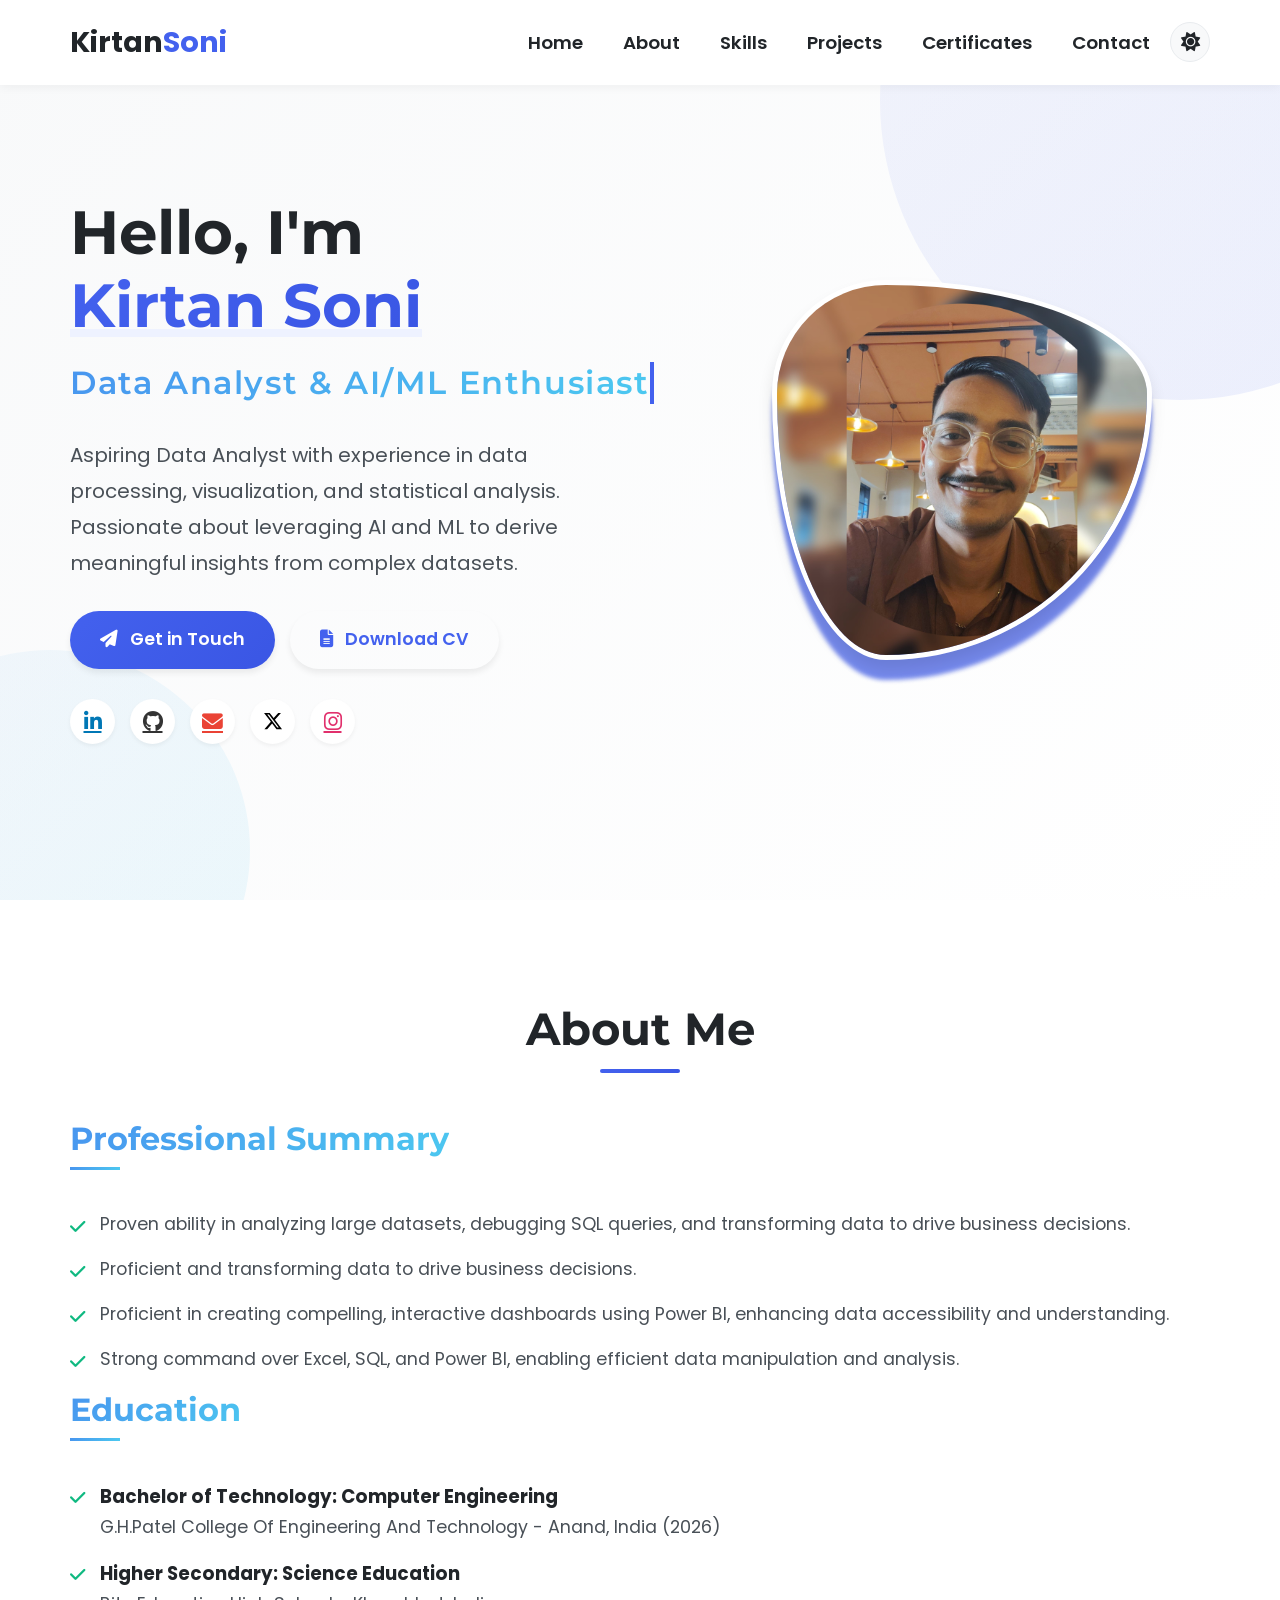
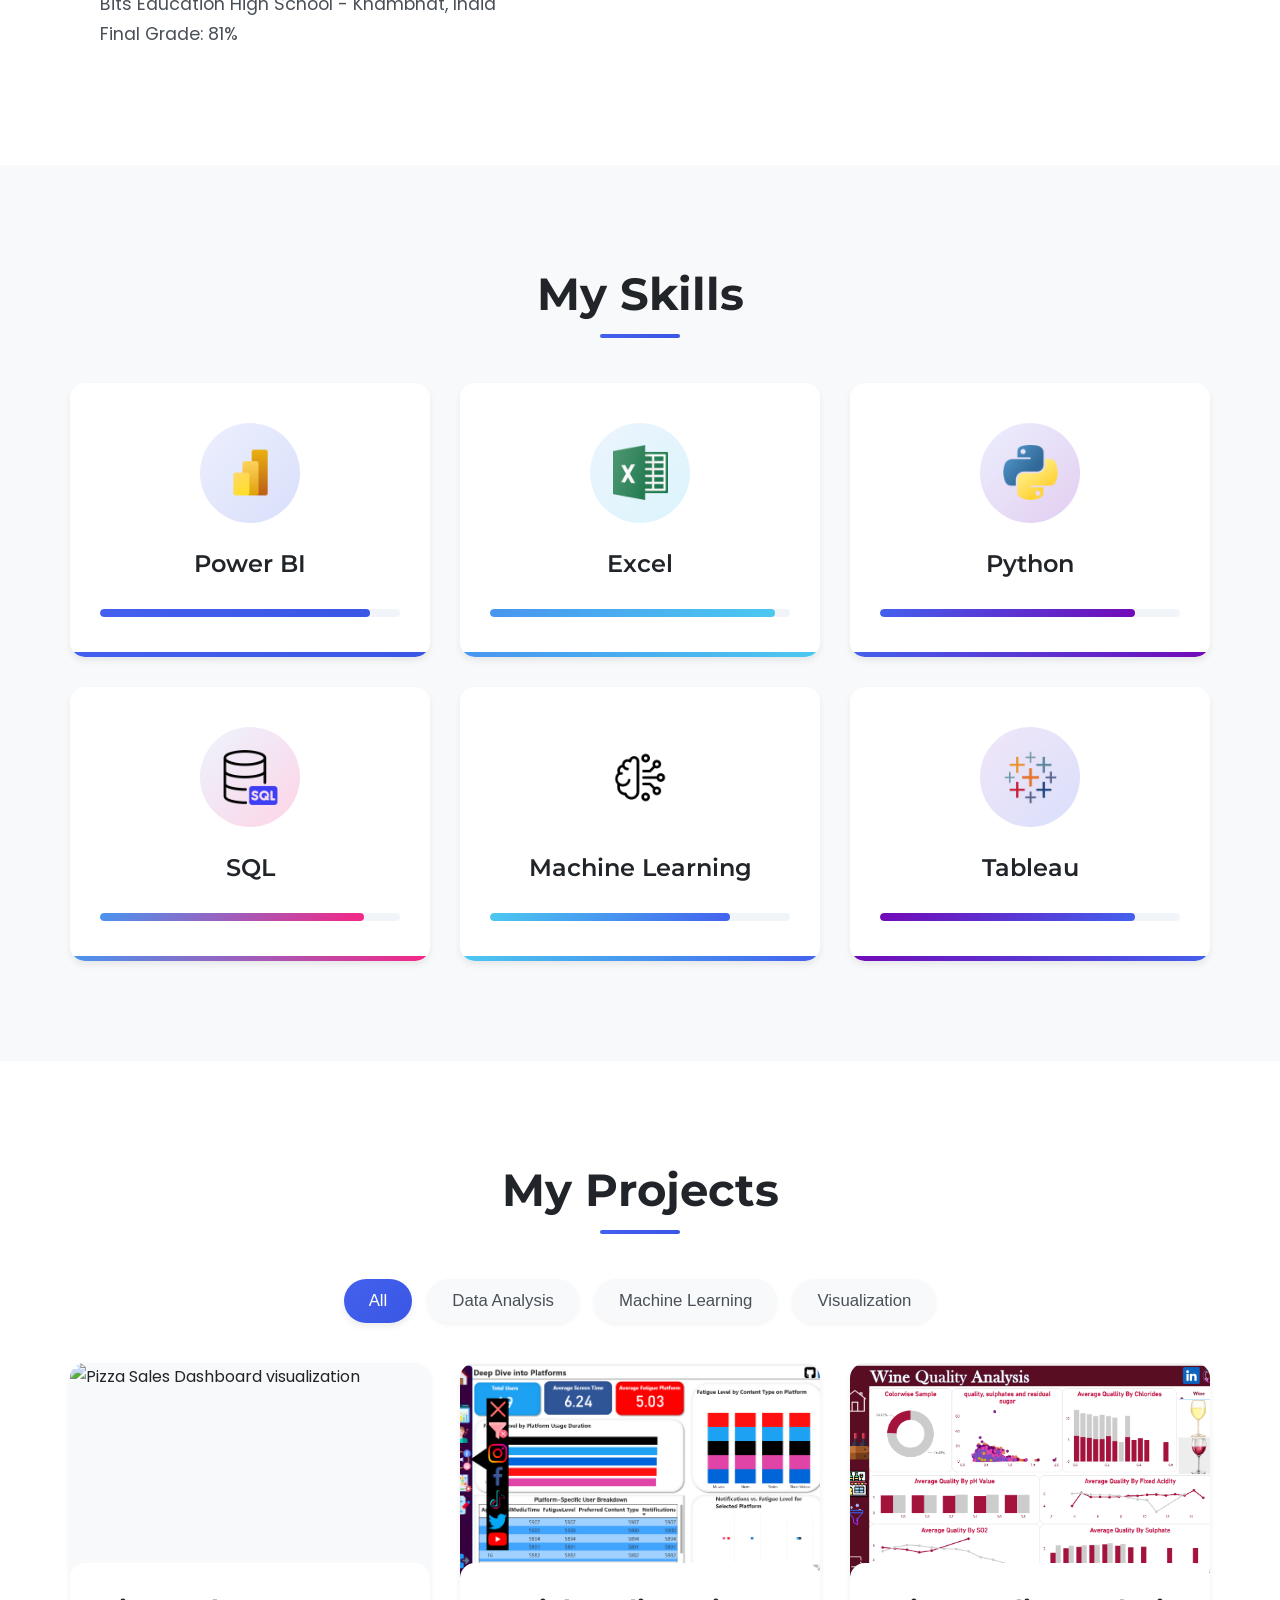
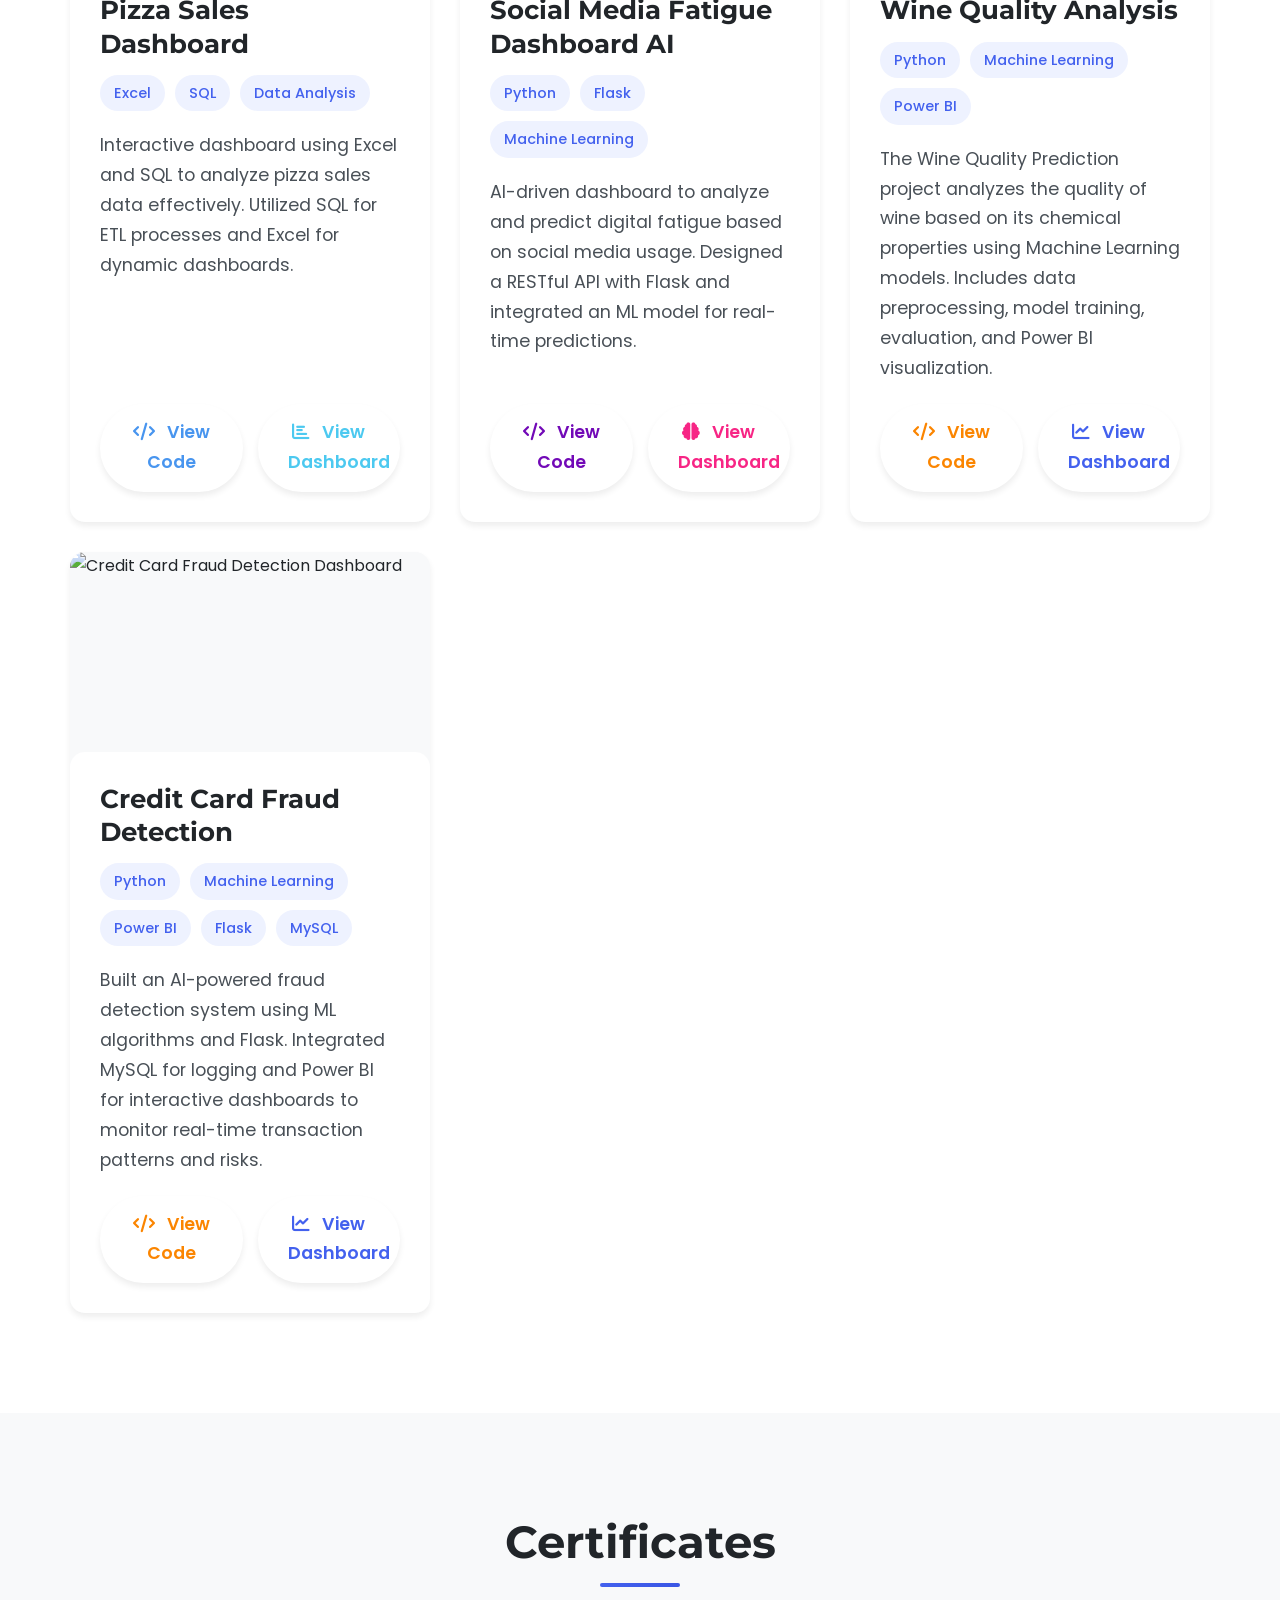
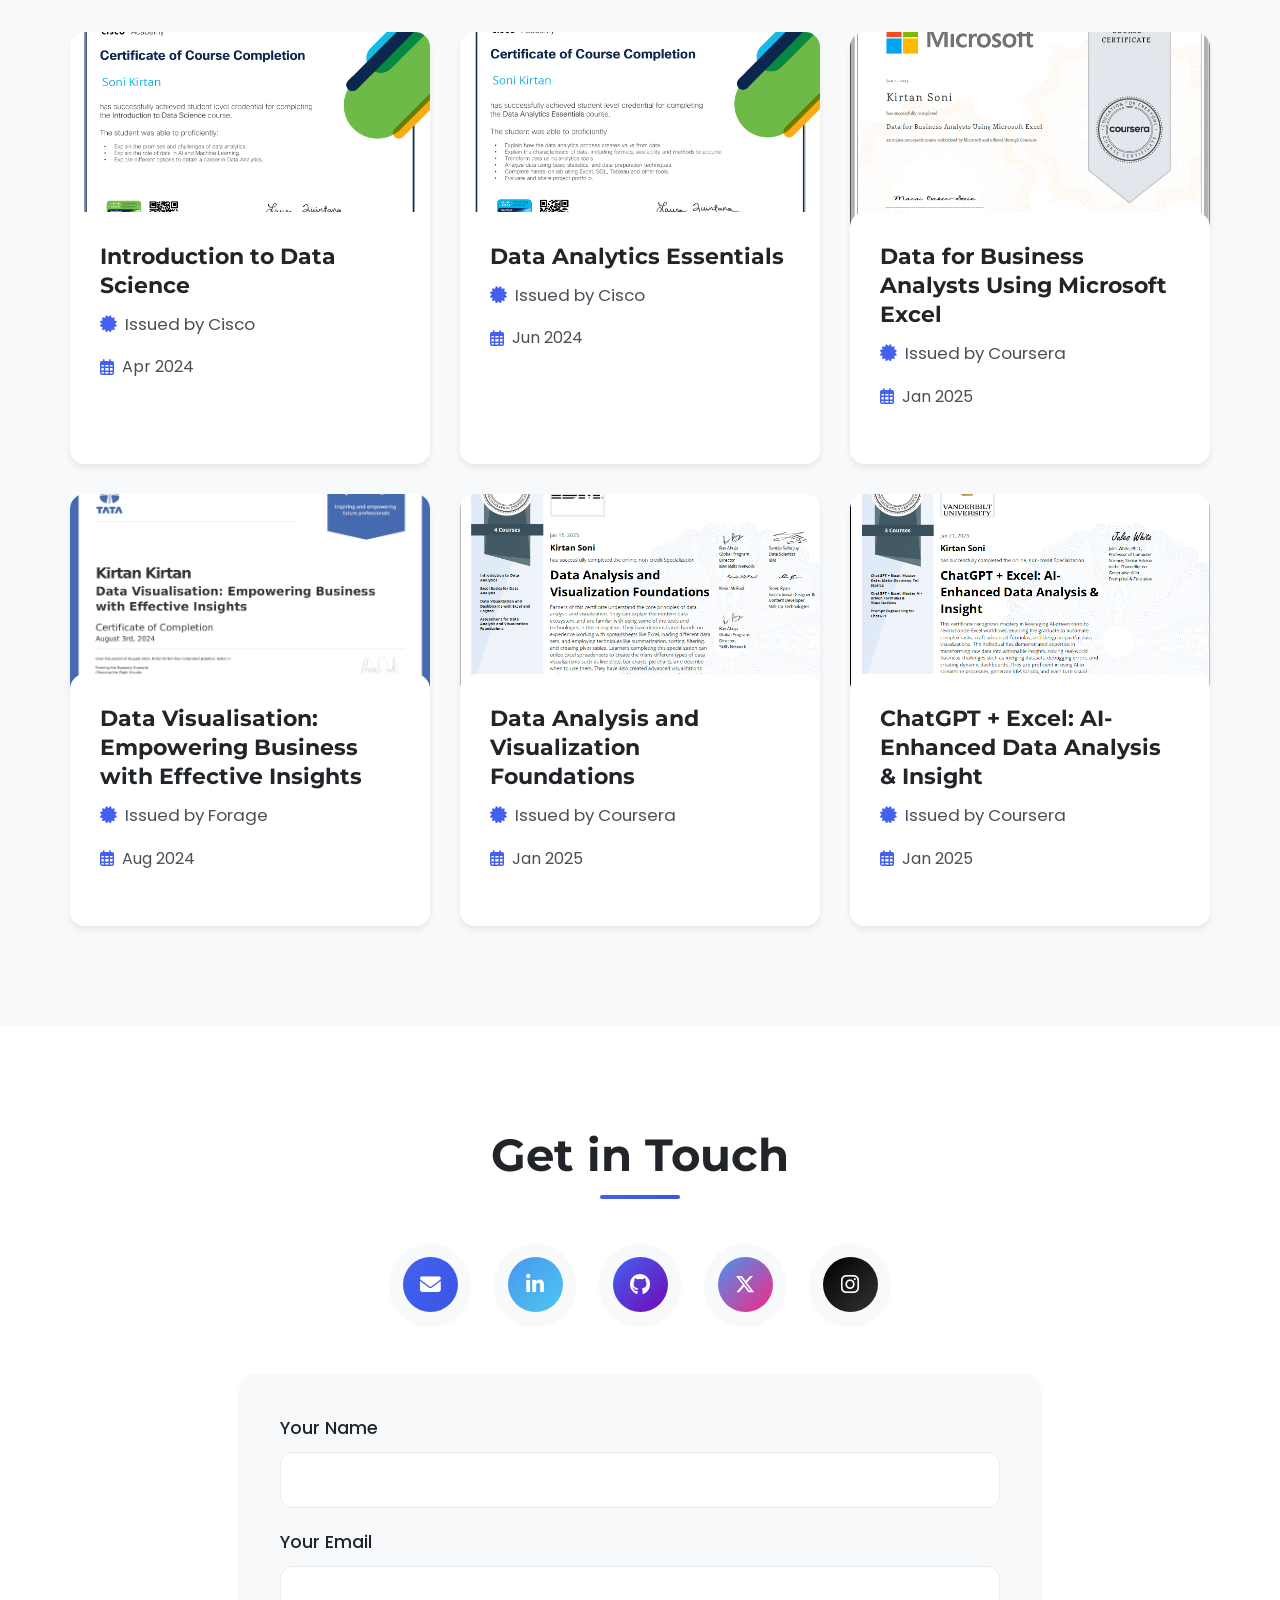
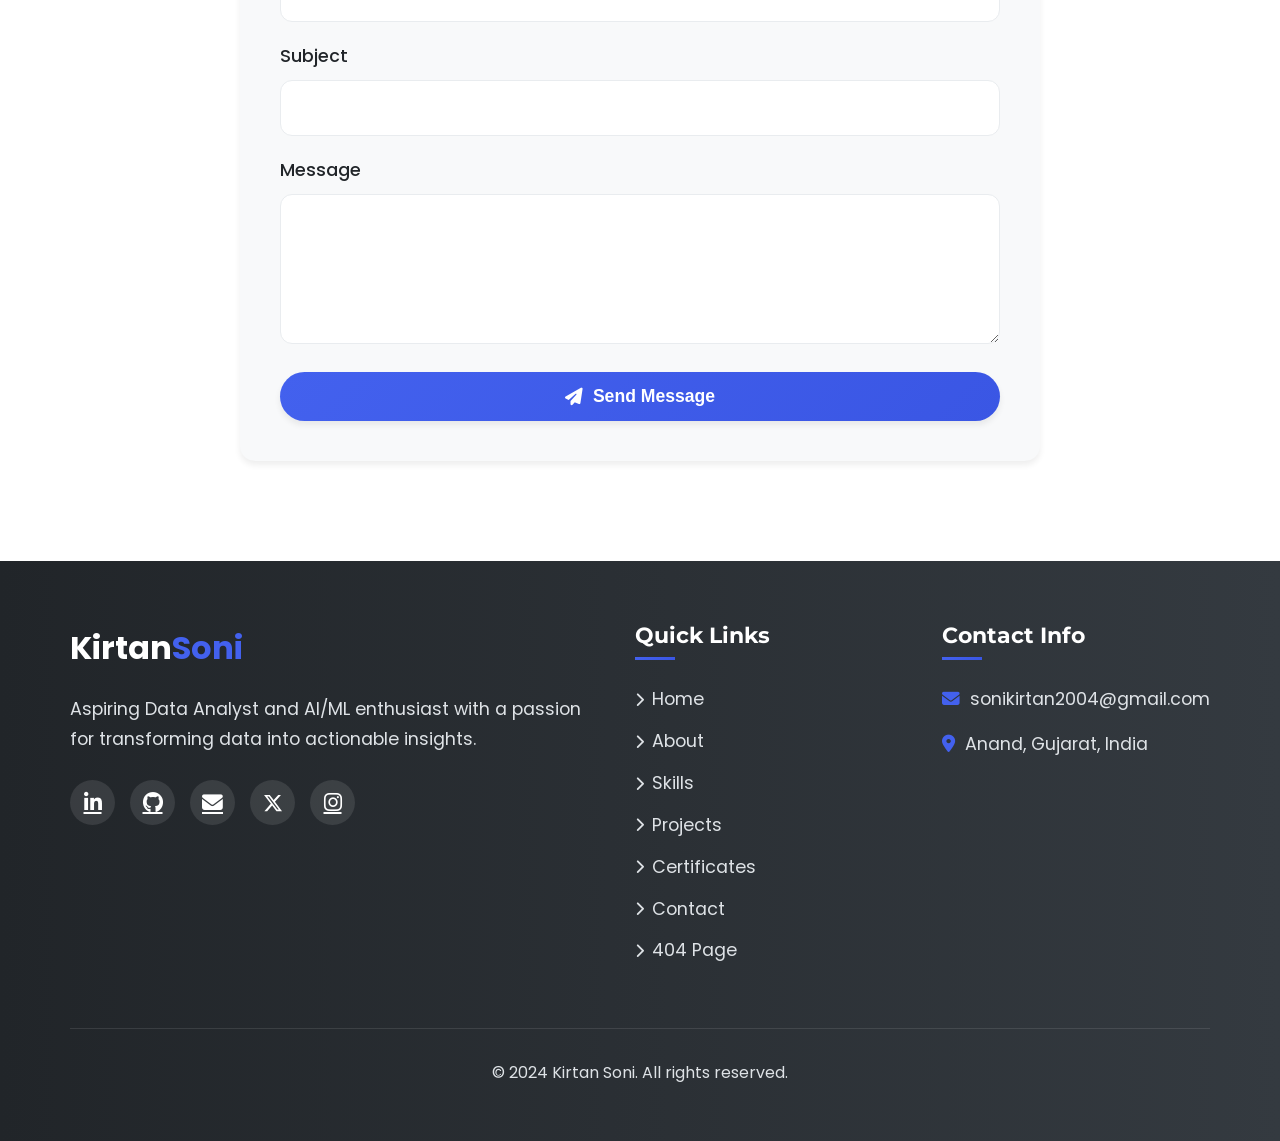
==== commit b7f1e225: "Update index.html" ====
--- a/index.html
+++ b/index.html
@@ -2,2700 +2,2731 @@
 <html lang="en" class="light-theme">
 
 <head>
-  <meta charset="UTF-8" />
-  <meta name="viewport" content="width=device-width, initial-scale=1.0" />
-  <title>Kirtan Soni - Data Analyst & AI/ML Enthusiast</title>
-  <meta name="description"
-    content="Portfolio of Kirtan Soni, a Data Analyst and AI/ML enthusiast with expertise in data processing, visualization, and statistical analysis.">
-  <!-- Google Fonts -->
-  <link rel="preconnect" href="https://fonts.googleapis.com">
-  <link rel="preconnect" href="https://fonts.gstatic.com" crossorigin>
-  <link
-    href="https://fonts.googleapis.com/css2?family=Poppins:wght@300;400;500;600;700&family=Montserrat:wght@400;500;600;700&display=swap"
-    rel="stylesheet">
-  <!-- Font Awesome for icons -->
-  <link rel="stylesheet" href="https://cdnjs.cloudflare.com/ajax/libs/font-awesome/6.4.0/css/all.min.css">
-  <style>
-    /* Global Styles */
-    :root {
-      /* Light Theme Colors */
-      --bg-primary-light: #f8f9fa;
-      --bg-secondary-light: #ffffff;
-      --text-primary-light: #212529;
-      --text-secondary-light: #495057;
-      --border-color-light: #e9ecef;
-      --card-bg-light: #ffffff;
-      --navbar-bg-light: #ffffff;
-      --navbar-text-light: #212529;
-
-      /* Dark Theme Colors */
-      --bg-primary-dark: #121212;
-      --bg-secondary-dark: #1e1e1e;
-      --text-primary-dark: #f8f9fa;
-      --text-secondary-dark: #adb5bd;
-      --border-color-dark: #2d2d2d;
-      --card-bg-dark: #252525;
-      --navbar-bg-dark: #1e1e1e;
-      --navbar-text-dark: #f8f9fa;
-
-      /* Common Colors */
-      --accent-color: #4361ee;
-      --accent-hover: #3a56e4;
-      --accent-light: #eef2ff;
-      --card-hover-shadow: rgba(67, 97, 238, 0.15);
-      --success-color: #10b981;
-
-      /* Gradient Colors */
-      --gradient-1: linear-gradient(135deg, #4361ee, #3a56e4);
-      --gradient-2: linear-gradient(135deg, #4895ef, #4cc9f0);
-      --gradient-3: linear-gradient(135deg, #4361ee, #7209b7);
-      --gradient-4: linear-gradient(135deg, #4895ef, #f72585);
-      --gradient-5: linear-gradient(135deg, #4cc9f0, #4361ee);
-      --gradient-6: linear-gradient(135deg, #7209b7, #4361ee);
-
-      /* Button Colors */
-      --btn-blue: #4895ef;
-      --btn-purple: #7209b7;
-      --btn-pink: #f72585;
-      --btn-orange: #fb8500;
-      --btn-teal: #4cc9f0;
-      --btn-indigo: #4361ee;
-
-      /* Social Media Colors */
-      --x-color: #000000;
-      --instagram-color: #E1306C;
-      --linkedin-color: #0077b5;
-      --github-color: #333333;
-      --email-color: #ea4335;
-
-      /* Box Shadows */
-      --shadow-sm: 0 2px 4px rgba(0, 0, 0, 0.05);
-      --shadow-md: 0 4px 6px rgba(0, 0, 0, 0.07);
-      --shadow-lg: 0 10px 15px rgba(0, 0, 0, 0.1);
-      --shadow-hover: 0 15px 30px rgba(67, 97, 238, 0.15);
-
-      /* Navbar */
-      --navbar-shadow: 0 2px 10px rgba(0, 0, 0, 0.05);
-    }
-
-    /* Apply theme variables */
-    .light-theme {
-      --bg-primary: var(--bg-primary-light);
-      --bg-secondary: var(--bg-secondary-light);
-      --text-primary: var(--text-primary-light);
-      --text-secondary: var(--text-secondary-light);
-      --border-color: var(--border-color-light);
-      --card-bg: var(--card-bg-light);
-      --navbar-bg: var(--navbar-bg-light);
-      --navbar-text: var(--navbar-text-light);
-    }
-
-    .dark-theme {
-      --bg-primary: var(--bg-primary-dark);
-      --bg-secondary: var(--bg-secondary-dark);
-      --text-primary: var(--text-primary-dark);
-      --text-secondary: var(--text-secondary-dark);
-      --border-color: var(--border-color-dark);
-      --card-bg: var(--card-bg-dark);
-      --navbar-bg: var(--navbar-bg-dark);
-      --navbar-text: var(--navbar-text-dark);
-    }
-
-    * {
-      margin: 0;
-      padding: 0;
-      box-sizing: border-box;
-    }
-
-    body {
-      font-family: 'Poppins', sans-serif;
-      line-height: 1.7;
-      background-color: var(--bg-primary);
-      color: var(--text-primary);
-      overflow-x: hidden;
-      transition: background-color 0.3s ease, color 0.3s ease;
-    }
-
-    h1,
-    h2,
-    h3,
-    h4,
-    h5,
-    h6 {
-      font-family: 'Montserrat', sans-serif;
-      font-weight: 700;
-      line-height: 1.3;
-    }
-
-    .container {
-      max-width: 1200px;
-      margin: 0 auto;
-      padding: 0 30px;
-    }
-
-    section {
-      padding: 100px 0;
-      position: relative;
-      opacity: 0;
-      transform: translateY(30px);
-      transition: opacity 0.8s ease, transform 0.8s ease;
-    }
-
-    section.animate {
-      opacity: 1;
-      transform: translateY(0);
-    }
-
-    .section-title {
-      font-size: 2.8rem;
-      margin-bottom: 60px;
-      text-align: center;
-      position: relative;
-      color: var(--text-primary);
-    }
-
-    .section-title::after {
-      content: '';
-      position: absolute;
-      width: 80px;
-      height: 4px;
-      background: var(--gradient-1);
-      bottom: -15px;
-      left: 50%;
-      transform: translateX(-50%);
-      border-radius: 2px;
-    }
-
-    p {
-      color: var(--text-secondary);
-      font-size: 1.1rem;
-      margin-bottom: 1.5rem;
-    }
-
-    /* Theme Toggle */
-    .theme-toggle {
-      display: flex;
-      align-items: center;
-      justify-content: center;
-      width: 40px;
-      height: 40px;
-      border-radius: 50%;
-      background: var(--bg-primary);
-      color: var(--text-primary);
-      font-size: 1.2rem;
-      cursor: pointer;
-      transition: all 0.3s;
-      border: 1px solid var(--border-color);
-      margin-left: 20px;
-    }
-
-    .theme-toggle:hover {
-      background: var(--accent-light);
-      color: var(--accent-color);
-    }
-
-    /* Navigation - Updated with white background */
-    nav {
-      background: var(--navbar-bg);
-      padding: 18px 0;
-      position: fixed;
-      width: 100%;
-      top: 0;
-      z-index: 1000;
-      box-shadow: var(--navbar-shadow);
-      transition: all 0.3s ease;
-      transform: translateY(0);
-    }
-
-    nav.scrolled {
-      padding: 15px 0;
-      box-shadow: var(--shadow-md);
-    }
-
-    nav.hidden {
-      transform: translateY(-100%);
-    }
-
-    nav .container {
-      display: flex;
-      justify-content: space-between;
-      align-items: center;
-    }
-
-    .nav-right {
-      display: flex;
-      align-items: center;
-    }
-
-    .logo {
-      font-size: 1.8rem;
-      font-weight: 700;
-      color: var(--text-primary);
-      text-decoration: none;
-      display: flex;
-      align-items: center;
-    }
-
-    .logo span {
-      color: var(--accent-color);
-    }
-
-    nav ul {
-      display: flex;
-      list-style: none;
-      gap: 40px;
-      margin: 0;
-      padding: 0;
-    }
-
-    nav ul li a {
-      text-decoration: none;
-      color: var(--navbar-text);
-      font-weight: 600;
-      font-size: 1.15rem;
-      transition: all 0.3s;
-      position: relative;
-      padding: 5px 0;
-    }
-
-    nav ul li a::after {
-      content: '';
-      position: absolute;
-      width: 0;
-      height: 2px;
-      bottom: 0;
-      left: 0;
-      background: var(--accent-color);
-      transition: width 0.3s ease;
-    }
-
-    nav ul li a:hover {
-      color: var(--accent-color);
-    }
-
-    nav ul li a:hover::after {
-      width: 100%;
-    }
-
-    .mobile-menu-btn {
-      display: none;
-      background: none;
-      border: none;
-      font-size: 1.8rem;
-      color: var(--text-primary);
-      cursor: pointer;
-    }
-
-    /* Mobile Navigation Menu */
-    .mobile-nav {
-      position: fixed;
-      top: 0;
-      left: 0;
-      width: 100%;
-      height: 100vh;
-      background: var(--bg-secondary);
-      z-index: 1001;
-      display: flex;
-      flex-direction: column;
-      justify-content: center;
-      align-items: center;
-      transform: translateY(-100%);
-      transition: transform 0.4s ease;
-    }
-
-    .mobile-nav.active {
-      transform: translateY(0);
-    }
-
-    .mobile-nav ul {
-      list-style: none;
-      padding: 0;
-      margin: 0;
-      text-align: center;
-    }
-
-    .mobile-nav ul li {
-      margin: 20px 0;
-    }
-
-    .mobile-nav ul li a {
-      text-decoration: none;
-      color: var(--text-primary);
-      font-size: 1.5rem;
-      font-weight: 600;
-      transition: color 0.3s;
-    }
-
-    .mobile-nav ul li a:hover {
-      color: var(--accent-color);
-    }
-
-    .close-menu {
-      position: absolute;
-      top: 30px;
-      right: 30px;
-      background: none;
-      border: none;
-      font-size: 2rem;
-      color: var(--text-primary);
-      cursor: pointer;
-    }
-
-    /* Hero Section - Improved Responsiveness */
-    #home {
-      min-height: 100vh;
-      display: flex;
-      align-items: center;
-      padding-top: 80px;
-      padding-bottom: 40px;
-      background: linear-gradient(135deg, var(--bg-primary) 0%, var(--bg-secondary) 100%);
-      position: relative;
-      overflow: hidden;
-    }
-
-    #home::before {
-      content: '';
-      position: absolute;
-      width: 600px;
-      height: 600px;
-      border-radius: 50%;
-      background: linear-gradient(135deg, rgba(67, 97, 238, 0.05) 0%, rgba(67, 97, 238, 0.1) 100%);
-      top: -200px;
-      right: -200px;
-      z-index: 0;
-      animation: pulse 8s infinite alternate;
-    }
-
-    #home::after {
-      content: '';
-      position: absolute;
-      width: 400px;
-      height: 400px;
-      border-radius: 50%;
-      background: linear-gradient(135deg, rgba(72, 149, 239, 0.05) 0%, rgba(76, 201, 240, 0.1) 100%);
-      bottom: -150px;
-      left: -150px;
-      z-index: 0;
-      animation: pulse 8s infinite alternate-reverse;
-    }
-
-    @keyframes pulse {
-      0% {
-        transform: scale(1);
-        opacity: 0.5;
-      }
-
-      50% {
-        transform: scale(1.05);
-        opacity: 0.7;
-      }
-
-      100% {
-        transform: scale(1);
-        opacity: 0.5;
-      }
-    }
-
-    .hero-content {
-      display: grid;
-      grid-template-columns: 1fr 1fr;
-      gap: 60px;
-      align-items: center;
-      position: relative;
-      z-index: 1;
-      width: 100%;
-    }
-
-    .hero-text {
-      animation: fadeInLeft 1s ease-out;
-    }
-
-    .hero-text h1 {
-      font-size: 3.8rem;
-      margin-bottom: 20px;
-      line-height: 1.2;
-    }
-
-    .hero-text h1 span {
-      background: var(--gradient-1);
-      -webkit-background-clip: text;
-      background-clip: text;
-      color: transparent;
-      position: relative;
-      display: inline-block;
-    }
-
-    .hero-text h1 span::after {
-      content: '';
-      position: absolute;
-      width: 100%;
-      height: 8px;
-      background-color: var(--accent-light);
-      bottom: 5px;
-      left: 0;
-      z-index: -1;
-    }
-
-    .hero-text h2 {
-      font-size: 2rem;
-      background: var(--gradient-2);
-      -webkit-background-clip: text;
-      background-clip: text;
-      color: transparent;
-      margin-bottom: 25px;
-      font-weight: 600;
-      display: inline-block;
-    }
-
-    .typewriter {
-      overflow: hidden;
-      border-right: 0.15em solid var(--accent-color);
-      white-space: nowrap;
-      margin: 0;
-      letter-spacing: 0.05em;
-      animation: typing 3.5s steps(40, end), blink-caret 0.75s step-end infinite;
-    }
-
-    @keyframes typing {
-      from {
-        width: 0
-      }
-
-      to {
-        width: 100%
-      }
-    }
-
-    @keyframes blink-caret {
-
-      from,
-      to {
-        border-color: transparent
-      }
-
-      50% {
-        border-color: var(--accent-color)
-      }
-    }
-
-    .hero-text p {
-      font-size: 1.25rem;
-      margin-bottom: 30px;
-      max-width: 500px;
-      line-height: 1.8;
-    }
-
-    .hero-image {
-      position: relative;
-      animation: fadeInRight 1s ease-out;
-      display: flex;
-      justify-content: center;
-    }
-
-    .profile-img {
-      width: 380px;
-      height: 380px;
-      border-radius: 30% 70% 70% 30% / 30% 30% 70% 70%;
-      object-fit: cover;
-      border: 5px solid var(--bg-secondary);
-      box-shadow: var(--shadow-lg);
-      animation: morphing 10s ease-in-out infinite;
-      transition: all 0.5s;
-      position: relative;
-      z-index: 2;
-    }
-
-    @keyframes morphing {
-      0% {
-        border-radius: 30% 70% 70% 30% / 30% 30% 70% 70%;
-      }
-
-      25% {
-        border-radius: 58% 42% 75% 25% / 76% 46% 54% 24%;
-      }
-
-      50% {
-        border-radius: 50% 50% 33% 67% / 55% 27% 73% 45%;
-      }
-
-      75% {
-        border-radius: 33% 67% 58% 42% / 63% 68% 32% 37%;
-      }
-
-      100% {
-        border-radius: 30% 70% 70% 30% / 30% 30% 70% 70%;
-      }
-    }
-
-    .hero-image::before {
-      content: '';
-      position: absolute;
-      width: 380px;
-      height: 380px;
-      background: var(--gradient-1);
-      border-radius: 30% 70% 70% 30% / 30% 30% 70% 70%;
-      top: 20px;
-      left: 50%;
-      transform: translateX(-50%);
-      z-index: 1;
-      animation: morphing 10s ease-in-out infinite;
-      filter: blur(2px);
-      opacity: 0.7;
-    }
-
-    .social-links {
-      display: flex;
-      gap: 15px;
-      margin-top: 30px;
-      flex-wrap: wrap;
-    }
-
-    .social-links a {
-      display: flex;
-      align-items: center;
-      justify-content: center;
-      width: 45px;
-      height: 45px;
-      border-radius: 50%;
-      background: var(--bg-secondary);
-      color: var(--accent-color);
-      font-size: 1.3rem;
-      transition: all 0.3s;
-      box-shadow: var(--shadow-sm);
-    }
-
-    .social-links a:nth-child(1) {
-      color: var(--linkedin-color);
-      /* LinkedIn color */
-    }
-
-    .social-links a:nth-child(2) {
-      color: var(--github-color);
-      /* GitHub color */
-    }
-
-    .social-links a:nth-child(3) {
-      color: var(--email-color);
-      /* Email/Gmail color */
-    }
-
-    .social-links a:nth-child(4) {
-      color: var(--x-color);
-      /* X color */
-    }
-
-    .social-links a:nth-child(5) {
-      color: var(--instagram-color);
-      /* Instagram color */
-    }
-
-    .social-links a:hover {
-      transform: translateY(-5px);
-      box-shadow: var(--shadow-md);
-      color: white;
-    }
-
-    .social-links a:nth-child(1):hover {
-      background: var(--linkedin-color);
-      /* LinkedIn color */
-    }
-
-    .social-links a:nth-child(2):hover {
-      background: var(--github-color);
-      /* GitHub color */
-    }
-
-    .social-links a:nth-child(3):hover {
-      background: var(--email-color);
-      /* Email/Gmail color */
-    }
-
-    .social-links a:nth-child(4):hover {
-      background: var(--x-color);
-      /* X color */
-    }
-
-    .social-links a:nth-child(5):hover {
-      background: var(--instagram-color);
-      /* Instagram color */
-    }
-
-    /* X Logo */
-    .x-logo {
-      width: 20px;
-      height: 20px;
-      fill: currentColor;
-    }
-
-    /* Button Styles - Enhanced & Professional */
-    .btn {
-      display: inline-block;
-      padding: 14px 30px;
-      color: white;
-      border-radius: 50px;
-      font-weight: 600;
-      text-decoration: none;
-      transition: all 0.3s;
-      border: none;
-      font-size: 1.1rem;
-      box-shadow: var(--shadow-md);
-      position: relative;
-      overflow: hidden;
-      z-index: 1;
-      text-align: center;
-    }
-
-    .btn::before {
-      content: '';
-      position: absolute;
-      top: 0;
-      left: 0;
-      width: 0%;
-      height: 100%;
-      background: rgba(255, 255, 255, 0.2);
-      transition: all 0.3s;
-      z-index: -1;
-    }
-
-    .btn:hover {
-      transform: translateY(-3px);
-      box-shadow: var(--shadow-lg);
-    }
-
-    .btn:hover::before {
-      width: 100%;
-    }
-
-    /* Primary Button Variations */
-    .btn-primary {
-      background: var(--gradient-1);
-    }
-
-    .btn-blue {
-      background: var(--gradient-2);
-    }
-
-    .btn-pink {
-      background: var(--gradient-3);
-    }
-
-    .btn-orange {
-      background: var(--gradient-4);
-    }
-
-    .btn-teal {
-      background: var(--gradient-5);
-    }
-
-    .btn-purple {
-      background: var(--gradient-6);
-    }
-
-    /* Outline Button Variations */
-    .btn-outline {
-      background: transparent;
-      border: 2px solid;
-      box-shadow: none;
-    }
-
-    .btn-outline-primary {
-      color: var(--btn-indigo);
-      border-color: var(--btn-indigo);
-    }
-
-    .btn-outline-blue {
-      color: var(--btn-blue);
-      border-color: var(--btn-blue);
-    }
-
-    .btn-outline-pink {
-      color: var(--btn-pink);
-      border-color: var(--btn-pink);
-    }
-
-    .btn-outline-orange {
-      color: var(--btn-orange);
-      border-color: var(--btn-orange);
-    }
-
-    .btn-outline-teal {
-      color: var(--btn-teal);
-      border-color: var(--btn-teal);
-    }
-
-    .btn-outline-purple {
-      color: var(--btn-purple);
-      border-color: var(--btn-purple);
-    }
-
-    /* Hover states for outline buttons */
-    .btn-outline-primary:hover {
-      background: var(--gradient-1);
-      color: white;
-      border-color: transparent;
-    }
-
-    .btn-outline-blue:hover {
-      background: var(--gradient-2);
-      color: white;
-      border-color: transparent;
-    }
-
-    .btn-outline-pink:hover {
-      background: var(--gradient-3);
-      color: white;
-      border-color: transparent;
-    }
-
-    .btn-outline-orange:hover {
-      background: var(--gradient-4);
-      color: white;
-      border-color: transparent;
-    }
-
-    .btn-outline-teal:hover {
-      background: var(--gradient-5);
-      color: white;
-      border-color: transparent;
-    }
-
-    .btn-outline-purple:hover {
-      background: var(--gradient-6);
-      color: white;
-      border-color: transparent;
-    }
-
-    .btn i {
-      margin-right: 8px;
-    }
-
-    .cta-buttons {
-      display: flex;
-      gap: 15px;
-      flex-wrap: wrap;
-    }
-
-    /* About Section */
-    #about {
-      background-color: var(--bg-secondary);
-      position: relative;
-      overflow: hidden;
-    }
-
-    #about::before {
-      content: '';
-      position: absolute;
-      top: -80px;
-      left: 0;
-      width: 100%;
-      height: 80px;
-      background: linear-gradient(to bottom right, transparent 49%, var(--bg-secondary) 50%);
-    }
-
-    .about-content {
-      display: grid;
-      grid-template-columns: 1fr;
-      gap: 50px;
-      align-items: center;
-    }
-
-    .about-text h3 {
-      font-size: 2rem;
-      background: var(--gradient-2);
-      -webkit-background-clip: text;
-      background-clip: text;
-      color: transparent;
-      margin-bottom: 20px;
-      position: relative;
-      display: inline-block;
-      padding-bottom: 10px;
-    }
-
-    .about-text h3::after {
-      content: '';
-      position: absolute;
-      width: 50px;
-      height: 3px;
-      background: var(--gradient-2);
-      bottom: 0;
-      left: 0;
-    }
-
-    .about-text ul {
-      list-style: none;
-      margin-top: 20px;
-    }
-
-    .about-text li {
-      margin-bottom: 15px;
-      padding-left: 30px;
-      position: relative;
-      color: var(--text-secondary);
-      font-size: 1.1rem;
-      transition: transform 0.3s ease;
-    }
-
-    .about-text li:hover {
-      transform: translateX(5px);
-    }
-
-    .about-text li strong {
-      font-size: 1.15rem;
-      color: var(--text-primary);
-    }
-
-    .about-text li::before {
-      content: '\f00c';
-      font-family: 'Font Awesome 5 Free';
-      font-weight: 900;
-      position: absolute;
-      left: 0;
-      top: 2px;
-      color: var(--success-color);
-    }
-
-    /* Skills Section - Professional & Enhanced */
-    #skills {
-      background-color: var(--bg-primary);
-      position: relative;
-    }
-
-    .skills-container {
-      display: grid;
-      grid-template-columns: repeat(auto-fill, minmax(280px, 1fr));
-      gap: 30px;
-    }
-
-    .skill-card {
-      background: var(--bg-secondary);
-      border-radius: 15px;
-      padding: 40px 30px;
-      text-align: center;
-      box-shadow: var(--shadow-md);
-      transition: all 0.5s;
-      border: none;
-      position: relative;
-      overflow: hidden;
-      display: flex;
-      flex-direction: column;
-      align-items: center;
-      justify-content: center;
-      height: 100%;
-      z-index: 1;
-    }
-
-    .skill-card::before {
-      content: '';
-      position: absolute;
-      width: 100%;
-      height: 100%;
-      background: var(--bg-secondary);
-      top: 0;
-      left: 0;
-      z-index: -1;
-    }
-
-    .skill-card::after {
-      content: '';
-      position: absolute;
-      width: 100%;
-      height: 5px;
-      bottom: 0;
-      left: 0;
-      z-index: 0;
-      transition: height 0.5s ease;
-    }
-
-    .skill-card:nth-child(1)::after {
-      background: var(--gradient-1);
-    }
-
-    .skill-card:nth-child(2)::after {
-      background: var(--gradient-2);
-    }
-
-    .skill-card:nth-child(3)::after {
-      background: var(--gradient-3);
-    }
-
-    .skill-card:nth-child(4)::after {
-      background: var(--gradient-4);
-    }
-
-    .skill-card:nth-child(5)::after {
-      background: var(--gradient-5);
-    }
-
-    .skill-card:nth-child(6)::after {
-      background: var(--gradient-6);
-    }
-
-    .skill-card:hover {
-      transform: translateY(-15px);
-      box-shadow: var(--shadow-hover);
-    }
-
-    .skill-card:hover::after {
-      height: 100%;
-      opacity: 0.05;
-    }
-
-    .skill-icon {
-      width: 100px;
-      height: 100px;
-      margin: 0 auto 25px;
-      display: flex;
-      align-items: center;
-      justify-content: center;
-      border-radius: 50%;
-      transition: all 0.5s;
-      position: relative;
-      z-index: 1;
-    }
-
-    .skill-card:nth-child(1) .skill-icon {
-      background: linear-gradient(135deg, rgba(67, 97, 238, 0.1), rgba(67, 97, 238, 0.2));
-    }
-
-    .skill-card:nth-child(2) .skill-icon {
-      background: linear-gradient(135deg, rgba(72, 149, 239, 0.1), rgba(76, 201, 240, 0.2));
-    }
-
-    .skill-card:nth-child(3) .skill-icon {
-      background: linear-gradient(135deg, rgba(67, 97, 238, 0.1), rgba(114, 9, 183, 0.2));
-    }
-
-    .skill-card:nth-child(4) .skill-icon {
-      background: linear-gradient(135deg, rgba(72, 149, 239, 0.1), rgba(247, 37, 133, 0.2));
-    }
-
-    .skill-card:nth-child(5)  rgba(72, 149, 239, 0.1), rgba(247, 37, 133, 0.2));
-    }
-
-    .skill-card:nth-child(5) .skill-icon {
-      background: linear-gradient(135deg, rgba(76, 201, 240, 0.1), rgba(67, 97, 238, 0.2));
-    }
-
-    .skill-card:nth-child(6) .skill-icon {
-      background: linear-gradient(135deg, rgba(114, 9, 183, 0.1), rgba(67, 97, 238, 0.2));
-    }
-
-    .skill-card:hover .skill-icon {
-      transform: scale(1.1);
-    }
-
-    .skill-icon img {
-      width: 55px;
-      height: 55px;
-      object-fit: contain;
-      transition: all 0.5s;
-    }
-
-    .skill-card:hover .skill-icon img {
-      transform: scale(1.1);
-    }
-
-    .skill-title {
-      font-size: 1.5rem;
-      font-weight: 600;
-      margin-bottom: 15px;
-      color: var(--text-primary);
-      transition: all 0.3s;
-    }
-
-    .skill-card:hover .skill-title {
-      transform: translateY(-5px);
-    }
-
-    .skill-card:nth-child(1):hover .skill-title {
-      color: #4361ee;
-    }
-
-    .skill-card:nth-child(2):hover .skill-title {
-      color: #4895ef;
-    }
-
-    .skill-card:nth-child(3):hover .skill-title {
-      color: #7209b7;
-    }
-
-    .skill-card:nth-child(4):hover .skill-title {
-      color: #f72585;
-    }
-
-    .skill-card:nth-child(5):hover .skill-title {
-      color: #4cc9f0;
-    }
-
-    .skill-card:nth-child(6):hover .skill-title {
-      color: #7209b7;
-    }
-
-    .skill-level {
-      width: 100%;
-      height: 8px;
-      background-color: #f1f5f9;
-      border-radius: 10px;
-      margin-top: 15px;
-      position: relative;
-      overflow: hidden;
-    }
-
-    .skill-progress {
-      position: absolute;
-      top: 0;
-      left: 0;
-      height: 100%;
-      border-radius: 10px;
-      width: 0;
-      transition: width 1.5s ease-in-out;
-    }
-
-    .skill-card:nth-child(1) .skill-progress {
-      background: var(--gradient-1);
-    }
-
-    .skill-card:nth-child(2) .skill-progress {
-      background: var(--gradient-2);
-    }
-
-    .skill-card:nth-child(3) .skill-progress {
-      background: var(--gradient-3);
-    }
-
-    .skill-card:nth-child(4) .skill-progress {
-      background: var(--gradient-4);
-    }
-
-    .skill-card:nth-child(5) .skill-progress {
-      background: var(--gradient-5);
-    }
-
-    .skill-card:nth-child(6) .skill-progress {
-      background: var(--gradient-6);
-    }
-
-    /* Projects Section */
-    #projects {
-      background-color: var(--bg-secondary);
-      position: relative;
-    }
-
-    .projects-filter {
-      display: flex;
-      justify-content: center;
-      flex-wrap: wrap;
-      gap: 15px;
-      margin-bottom: 40px;
-    }
-
-    .filter-btn {
-      padding: 12px 25px;
-      background: var(--bg-primary);
-      border: none;
-      border-radius: 30px;
-      font-size: 1.05rem;
-      font-weight: 500;
-      color: var(--text-secondary);
-      cursor: pointer;
-      transition: all 0.3s;
-      box-shadow: var(--shadow-sm);
-    }
-
-    .filter-btn.active,
-    .filter-btn:hover {
-      background: var(--gradient-1);
-      color: white;
-      box-shadow: var(--shadow-md);
-    }
-
-    .projects-grid {
-      display: grid;
-      grid-template-columns: repeat(auto-fill, minmax(350px, 1fr));
-      gap: 30px;
-    }
-
-    .project-card {
-      background: var(--bg-primary);
-      border-radius: 15px;
-      overflow: hidden;
-      box-shadow: var(--shadow-md);
-      transition: all 0.5s;
-      height: 100%;
-      display: flex;
-      flex-direction: column;
-      position: relative;
-      border: none;
-    }
-
-    .project-card:hover {
-      transform: translateY(-15px);
-      box-shadow: var(--shadow-hover);
-    }
-
-    .project-img-container {
-      overflow: hidden;
-      position: relative;
-      height: 220px;
-    }
-
-    .project-img {
-      width: 100%;
-      height: 100%;
-      object-fit: cover;
-      transition: transform 0.8s;
-    }
-
-    .project-card:hover .project-img {
-      transform: scale(1.1);
-    }
-
-    .project-overlay {
-      position: absolute;
-      top: 0;
-      left: 0;
-      width: 100%;
-      height: 100%;
-      background: linear-gradient(to bottom, transparent, rgba(0, 0, 0, 0.7));
-      opacity: 0;
-      transition: opacity 0.5s;
-    }
-
-    .project-card:hover .project-overlay {
-      opacity: 1;
-    }
-
-    .project-content {
-      padding: 30px;
-      flex-grow: 1;
-      display: flex;
-      flex-direction: column;
-      position: relative;
-      z-index: 1;
-      background: var(--bg-secondary);
-      border-radius: 15px 15px 0 0;
-      margin-top: -20px;
-    }
-
-    .project-title {
-      font-size: 1.6rem;
-      margin-bottom: 15px;
-      color: var(--text-primary);
-      transition: color 0.3s;
-    }
-
-    .project-card:hover .project-title {
-      color: var(--accent-color);
-    }
-
-    .project-description {
-      color: var(--text-secondary);
-      margin-bottom: 20px;
-      flex-grow: 1;
-      font-size: 1.1rem;
-    }
-
-    .project-tags {
-      display: flex;
-      flex-wrap: wrap;
-      gap: 10px;
-      margin-bottom: 20px;
-    }
-
-    .project-tag {
-      padding: 6px 14px;
-      background: var(--accent-light);
-      color: var(--accent-color);
-      border-radius: 20px;
-      font-size: 0.9rem;
-      font-weight: 500;
-      transition: all 0.3s;
-    }
-
-    .project-card:hover .project-tag {
-      background: var(--accent-color);
-      color: white;
-      transform: translateY(-3px);
-    }
-
-    .project-links {
-      display: flex;
-      gap: 15px;
-    }
-
-    .project-links .btn {
-      flex: 1;
-    }
-
-    /* Certificates Section */
-    #certificates {
-      background-color: var(--bg-primary);
-    }
-
-    .certificates-grid {
-      display: grid;
-      grid-template-columns: repeat(auto-fill, minmax(350px, 1fr));
-      gap: 30px;
-    }
-
-    .certificate-card {
-      background: var(--bg-secondary);
-      border-radius: 15px;
-      overflow: hidden;
-      box-shadow: var(--shadow-md);
-      transition: all 0.5s;
-      height: 100%;
-      display: flex;
-      flex-direction: column;
-      border: none;
-    }
-
-    .certificate-card:hover {
-      transform: translateY(-15px);
-      box-shadow: var(--shadow-hover);
-    }
-
-    .certificate-img-container {
-      overflow: hidden;
-      position: relative;
-      height: 200px;
-    }
-
-    .certificate-img {
-      width: 100%;
-      height: 100%;
-      object-fit: cover;
-      transition: transform 0.8s;
-    }
-
-    .certificate-card:hover .certificate-img {
-      transform: scale(1.1);
-    }
-
-    .certificate-content {
-      padding: 30px;
-      flex-grow: 1;
-      display: flex;
-      flex-direction: column;
-      position: relative;
-      background: var(--bg-secondary);
-      border-radius: 15px 15px 0 0;
-      margin-top: -20px;
-    }
-
-    .certificate-title {
-      font-size: 1.4rem;
-      margin-bottom: 10px;
-      color: var(--text-primary);
-      transition: color 0.3s;
-    }
-
-    .certificate-card:hover .certificate-title {
-      color: var(--accent-color);
-    }
-
-    .certificate-issuer {
-      color: var(--text-secondary);
-      font-size: 1.05rem;
-      display: flex;
-      align-items: center;
-      margin-bottom: 15px;
-    }
-
-    .certificate-issuer i {
-      margin-right: 8px;
-      color: var(--accent-color);
-    }
-
-    .certificate-date {
-      color: var(--text-secondary);
-      font-size: 1rem;
-      display: flex;
-      align-items: center;
-    }
-
-    .certificate-date i {
-      margin-right: 8px;
-      color: var(--accent-color);
-    }
-
-    /* Contact Section */
-    #contact {
-      background-color: var(--bg-secondary);
-      position: relative;
-    }
-
-    .contact-container {
-      display: flex;
-      flex-direction: column;
-      gap: 50px;
-      align-items: center;
-    }
-
-    .contact-info {
-      display: flex;
-      flex-wrap: wrap;
-      gap: 25px;
-      justify-content: center;
-      width: 100%;
-      max-width: 600px;
-      margin: 0 auto;
-    }
-
-    .contact-item {
-      display: flex;
-      align-items: center;
-      justify-content: center;
-      width: 80px;
-      height: 80px;
-      border-radius: 50%;
-      background: var(--bg-primary);
-      transition: transform 0.3s;
-      box-shadow: var(--shadow-sm);
-      position: relative;
-      text-decoration: none;
-    }
-
-    .contact-item:hover {
-      transform: translateY(-10px);
-      box-shadow: var(--shadow-md);
-    }
-
-    .contact-item:nth-child(1):hover {
-      background: linear-gradient(135deg, rgba(67, 97, 238, 0.05), rgba(67, 97, 238, 0.1));
-    }
-
-    .contact-item:nth-child(2):hover {
-      background: linear-gradient(135deg, rgba(72, 149, 239, 0.05), rgba(76, 201, 240, 0.1));
-    }
-
-    .contact-item:nth-child(3):hover {
-      background: linear-gradient(135deg, rgba(67, 97, 238, 0.05), rgba(114, 9, 183, 0.1));
-    }
-
-    .contact-item:nth-child(4):hover {
-      background: linear-gradient(135deg, rgba(72, 149, 239, 0.05), rgba(247, 37, 133, 0.1));
-    }
-
-    .contact-item:nth-child(5):hover {
-      background: linear-gradient(135deg, rgba(0, 0, 0, 0.05), rgba(0, 0, 0, 0.1));
-    }
-
-    .contact-item:nth-child(6):hover {
-      background: linear-gradient(135deg, rgba(225, 48, 108, 0.05), rgba(225, 48, 108, 0.1));
-    }
-
-    .contact-icon {
-      width: 55px;
-      height: 55px;
-      border-radius: 50%;
-      display: flex;
-      align-items: center;
-      justify-content: center;
-      color: white;
-      font-size: 1.3rem;
-      transition: all 0.3s;
-    }
-
-    .contact-item:nth-child(1) .contact-icon {
-      background: var(--gradient-1);
-    }
-
-    .contact-item:nth-child(2) .contact-icon {
-      background: var(--gradient-2);
-    }
-
-    .contact-item:nth-child(3) .contact-icon {
-      background: var(--gradient-3);
-    }
-
-    .contact-item:nth-child(4) .contact-icon {
-      background: var(--gradient-4);
-    }
-
-    .contact-item:nth-child(5) .contact-icon {
-      background: linear-gradient(135deg, #000000, #333333);
-    }
-
-    .contact-item:nth-child(6) .contact-icon {
-      background: linear-gradient(135deg, #E1306C, #C13584);
-    }
-
-    .contact-item:hover .contact-icon {
-      transform: scale(1.1);
-    }
-
-    .contact-tooltip {
-      position: absolute;
-      top: -40px;
-      left: 50%;
-      transform: translateX(-50%);
-      background: var(--bg-secondary);
-      color: var(--text-primary);
-      padding: 5px 10px;
-      border-radius: 5px;
-      font-size: 0.9rem;
-      opacity: 0;
-      visibility: hidden;
-      transition: all 0.3s;
-      white-space: nowrap;
-      box-shadow: var(--shadow-sm);
-      z-index: 10;
-    }
-
-    .contact-tooltip::after {
-      content: '';
-      position: absolute;
-      top: 100%;
-      left: 50%;
-      transform: translateX(-50%);
-      border-width: 5px;
-      border-style: solid;
-      border-color: var(--bg-secondary) transparent transparent transparent;
-    }
-
-    .contact-item:hover .contact-tooltip {
-      opacity: 1;
-      visibility: visible;
-      top: -45px;
-    }
-
-    .contact-form {
-      background: var(--bg-primary);
-      padding: 40px;
-      border-radius: 15px;
-      box-shadow: var(--shadow-md);
-      transform: translateY(0);
-      transition: transform 0.5s, box-shadow 0.5s;
-      width: 100%;
-      max-width: 800px;
-      margin: 0 auto;
-    }
-
-    .contact-form:hover {
-      transform: translateY(-10px);
-      box-shadow: var(--shadow-hover);
-    }
-
-    .form-group {
-      margin-bottom: 20px;
-    }
-
-    .form-group label {
-      display: block;
-      margin-bottom: 8px;
-      font-weight: 500;
-      color: var(--text-primary);
-      font-size: 1.1rem;
-    }
-
-    .form-control {
-      width: 100%;
-      padding: 14px 18px;
-      border: 1px solid var(--border-color);
-      border-radius: 12px;
-      font-family: 'Poppins', sans-serif;
-      font-size: 1.05rem;
-      color: var(--text-primary);
-      background: var(--bg-secondary);
-      transition: all 0.3s;
-    }
-
-    .form-control:focus {
-      outline: none;
-      border-color: var(--accent-color);
-      box-shadow: 0 0 0 3px var(--accent-light);
-    }
-
-    textarea.form-control {
-      height: 150px;
-      resize: vertical;
-    }
-
-    .submit-btn {
-      background: var(--gradient-1);
-      color: white;
-      border: none;
-      padding: 14px 30px;
-      border-radius: 50px;
-      font-size: 1.1rem;
-      font-weight: 600;
-      cursor: pointer;
-      transition: all 0.3s;
-      display: inline-flex;
-      align-items: center;
-      gap: 10px;
-      box-shadow: var(--shadow-md);
-      width: 100%;
-      justify-content: center;
-    }
-
-    .submit-btn:hover {
-      transform: translateY(-3px);
-      box-shadow: var(--shadow-lg);
-    }
-
-    /* Footer */
-    footer {
-      background: linear-gradient(to right, #212529, #343a40);
-      color: white;
-      padding: 60px 0 30px;
-      position: relative;
-    }
-
-    .footer-content {
-      display: grid;
-      grid-template-columns: 2fr 1fr 1fr;
-      gap: 50px;
-      margin-bottom: 50px;
-    }
-
-    .footer-logo {
-      font-size: 2rem;
-      font-weight: 700;
-      margin-bottom: 20px;
-      color: white;
-    }
-
-    .footer-logo span {
-      color: var(--accent-color);
-    }
-
-    .footer-about p {
-      color: #dee2e6;
-      margin-bottom: 25px;
-      font-size: 1.1rem;
-    }
-
-    .footer-social {
-      display: flex;
-      gap: 15px;
-      flex-wrap: wrap;
-    }
-
-    .footer-social a {
-      display: flex;
-      align-items: center;
-      justify-content: center;
-      width: 45px;
-      height: 45px;
-      border-radius: 50%;
-      background: rgba(255, 255, 255, 0.1);
-      color: white;
-      font-size: 1.3rem;
-      transition: all 0.3s;
-    }
-
-    .footer-social a:hover {
-      background: var(--gradient-1);
-      transform: translateY(-5px);
-      box-shadow: 0 10px 20px rgba(0, 0, 0, 0.2);
-    }
-
-    .footer-links h3,
-    .footer-contact h3 {
-      font-size: 1.4rem;
-      margin-bottom: 25px;
-      color: white;
-      position: relative;
-      padding-bottom: 10px;
-    }
-
-    .footer-links h3::after,
-    .footer-contact h3::after {
-      content: '';
-      position: absolute;
-      width: 40px;
-      height: 3px;
-      background: var(--gradient-1);
-      bottom: 0;
-      left: 0;
-    }
-
-    .footer-links ul {
-      list-style: none;
-    }
-
-    .footer-links li {
-      margin-bottom: 12px;
-    }
-
-    .footer-links a {
-      color: #dee2e6;
-      text-decoration: none;
-      transition: all 0.3s;
-      display: inline-flex;
-      align-items: center;
-      font-size: 1.1rem;
-    }
-
-    .footer-links a i {
-      margin-right: 8px;
-      font-size: 0.9rem;
-    }
-
-    .footer-links a:hover {
-      color: var(--accent-color);
-      transform: translateX(5px);
-    }
-
-    .footer-contact p {
-      color: #dee2e6;
-      margin-bottom: 15px;
-      display: flex;
-      align-items: flex-start;
-      gap: 10px;
-      font-size: 1.1rem;
-    }
-
-    .footer-contact p i {
-      color: var(--accent-color);
-      margin-top: 5px;
-    }
-
-    .footer-bottom {
-      text-align: center;
-      padding-top: 30px;
-      border-top: 1px solid rgba(255, 255, 255, 0.1);
-    }
-
-    .footer-bottom p {
-      color: #dee2e6;
-      font-size: 1rem;
-    }
-
-    /* Error Page */
-    .error-page {
-      min-height: 100vh;
-      display: flex;
-      flex-direction: column;
-      align-items: center;
-      justify-content: center;
-      text-align: center;
-      padding: 50px 20px;
-      background: linear-gradient(135deg, var(--bg-primary) 0%, var(--bg-secondary) 100%);
-    }
-
-    .error-code {
-      font-size: 10rem;
-      font-weight: 700;
-      background: var(--gradient-1);
-      -webkit-background-clip: text;
-      background-clip: text;
-      color: transparent;
-      line-height: 1;
-      margin-bottom: 20px;
-    }
-
-    .error-message {
-      font-size: 2.5rem;
-      color: var(--text-primary);
-      margin-bottom: 30px;
-    }
-
-    .error-description {
-      font-size: 1.2rem;
-      color: var(--text-secondary);
-      max-width: 600px;
-      margin: 0 auto 40px;
-    }
-
-    /* Animation Keyframes */
-    @keyframes fadeInLeft {
-      from {
-        opacity: 0;
-        transform: translateX(-50px);
-      }
-
-      to {
-        opacity: 1;
-        transform: translateX(0);
-      }
-    }
-
-    @keyframes fadeInRight {
-      from {
-        opacity: 0;
-        transform: translateX(50px);
-      }
-
-      to {
-        opacity: 1;
-        transform: translateX(0);
-      }
-    }
-
-    @keyframes float {
-      0% {
-        transform: translateY(0px);
-      }
-
-      50% {
-        transform: translateY(-10px);
-      }
-
-      100% {
-        transform: translateY(0px);
-      }
-    }
-
-    /* Responsive Design - Enhanced */
-    @media (max-width: 1200px) {
-      .hero-text h1 {
-        font-size: 3.2rem;
-      }
-
-      .profile-img,
-      .hero-image::before {
-        width: 320px;
-        height: 320px;
-      }
-
-      nav ul {
-        gap: 30px;
-      }
-
-      .projects-grid,
-      .certificates-grid {
-        grid-template-columns: repeat(auto-fill, minmax(300px, 1fr));
-      }
-    }
-
-    @media (max-width: 992px) {
-      section {
-        padding: 80px 0;
-      }
-
-      .hero-content {
-        grid-template-columns: 1fr;
-        gap: 40px;
-      }
-
-      .hero-text {
-        order: 1;
-        text-align: center;
-      }
-
-      .hero-image {
-        order: 0;
-      }
-
-      .hero-text h1 span::after {
-        left: 0;
-      }
-
-      .hero-text p {
-        margin-left: auto;
-        margin-right: auto;
-      }
-
-      .social-links {
-        justify-content: center;
-      }
-
-      .cta-buttons {
-        justify-content: center;
-      }
-
-      .about-text h3::after {
-        left: 50%;
-        transform: translateX(-50%);
-      }
-
-      .about-text {
-        text-align: center;
-      }
-
-      .footer-content {
-        grid-template-columns: 1fr;
-        gap: 40px;
-      }
-
-      nav ul li a {
-        font-size: 1.1rem;
-      }
-
-      .project-links {
-        flex-direction: column;
-      }
-
-      .contact-form {
-        padding: 30px;
-      }
-    }
-
-    @media (max-width: 768px) {
-      nav .container {
-        padding: 0 20px;
-      }
-
-      nav ul {
-        display: none;
-      }
-
-      .mobile-menu-btn {
-        display: block;
-      }
-
-      .hero-text h1 {
-        font-size: 2.8rem;
-      }
-
-      .hero-text h2 {
-        font-size: 1.8rem;
-      }
-
-      .profile-img,
-      .hero-image::before {
-        width: 280px;
-        height: 280px;
-      }
-
-      .projects-grid,
-      .certificates-grid {
-        grid-template-columns: 1fr;
-      }
-
-      .section-title {
-        font-size: 2.4rem;
-      }
-
-      .skills-container {
-        grid-template-columns: 1fr;
-      }
-
-      .theme-toggle {
-        width: 35px;
-        height: 35px;
-        font-size: 1rem;
-      }
-    }
-
-    @media (max-width: 576px) {
-      .container {
-        padding: 0 20px;
-      }
-
-      .section-title {
-        font-size: 2.2rem;
-      }
-
-      .hero-text h1 {
-        font-size: 2.4rem;
-      }
-
-      .hero-text h2 {
-        font-size: 1.6rem;
-      }
-
-      .hero-text p {
-        font-size: 1.1rem;
-      }
-
-      .profile-img,
-      .hero-image::before {
-        width: 240px;
-        height: 240px;
-      }
-
-      .cta-buttons {
-        flex-direction: column;
-        width: 100%;
-      }
-
-      .btn {
-        width: 100%;
-        text-align: center;
-      }
-
-      .skill-title {
-        font-size: 1.3rem;
-      }
-
-      .contact-form {
-        padding: 25px 20px;
-      }
-
-      /* Fix for hero section on small screens */
-      #home {
-        padding-top: 100px;
-        padding-bottom: 50px;
-        min-height: auto;
-      }
-
-      .hero-content {
-        gap: 30px;
-      }
-
-      .social-links {
-        justify-content: center;
-      }
-
-      .social-links a {
-        width: 40px;
-        height: 40px;
-        font-size: 1.1rem;
-      }
-
-      /* Improve typewriter animation on small screens */
-      .typewriter {
-        white-space: normal;
-        border-right: none;
-        animation: none;
-      }
-
-      .contact-info {
-        gap: 15px;
-      }
-
-      .contact-item {
-        width: 70px;
-        height: 70px;
-      }
-
-      .contact-icon {
-        width: 45px;
-        height: 45px;
-        font-size: 1.1rem;
-      }
-
-      .error-code {
-        font-size: 6rem;
-      }
-
-      .error-message {
-        font-size: 1.8rem;
-      }
-    }
-
-    /* Fix for very small screens */
-    @media (max-width: 400px) {
-
-      .profile-img,
-      .hero-image::before {
-        width: 200px;
-        height: 200px;
-      }
-
-      .hero-text h1 {
-        font-size: 2rem;
-      }
-
-      .hero-text h2 {
-        font-size: 1.4rem;
-      }
-
-      .hero-text h1 span::after {
-        height: 6px;
-        bottom: 3px;
-      }
-
-      .contact-item {
-        width: 60px;
-        height: 60px;
-      }
-
-      .contact-icon {
-        width: 40px;
-        height: 40px;
-        font-size: 1rem;
-      }
-
-      .theme-toggle {
-        width: 32px;
-        height: 32px;
-        margin-left: 10px;
-      }
-    }
-  </style>
+    <meta charset="UTF-8" />
+    <meta name="viewport" content="width=device-width, initial-scale=1.0" />
+    <title>Kirtan Soni - Data Analyst & AI/ML Enthusiast</title>
+    <meta name="description"
+        content="Portfolio of Kirtan Soni, a Data Analyst and AI/ML enthusiast with expertise in data processing, visualization, and statistical analysis.">
+    <!-- Google Fonts -->
+    <link rel="preconnect" href="https://fonts.googleapis.com">
+    <link rel="preconnect" href="https://fonts.gstatic.com" crossorigin>
+    <link
+        href="https://fonts.googleapis.com/css2?family=Poppins:wght@300;400;500;600;700&family=Montserrat:wght@400;500;600;700&display=swap"
+        rel="stylesheet">
+    <!-- Font Awesome for icons -->
+    <link rel="stylesheet" href="https://cdnjs.cloudflare.com/ajax/libs/font-awesome/6.4.0/css/all.min.css">
+    <style>
+        /* Global Styles */
+        :root {
+            /* Light Theme Colors */
+            --bg-primary-light: #f8f9fa;
+            --bg-secondary-light: #ffffff;
+            --text-primary-light: #212529;
+            --text-secondary-light: #495057;
+            --border-color-light: #e9ecef;
+            --card-bg-light: #ffffff;
+            --navbar-bg-light: #ffffff;
+            --navbar-text-light: #212529;
+
+            /* Dark Theme Colors */
+            --bg-primary-dark: #121212;
+            --bg-secondary-dark: #1e1e1e;
+            --text-primary-dark: #f8f9fa;
+            --text-secondary-dark: #adb5bd;
+            --border-color-dark: #2d2d2d;
+            --card-bg-dark: #252525;
+            --navbar-bg-dark: #1e1e1e;
+            --navbar-text-dark: #f8f9fa;
+
+            /* Common Colors */
+            --accent-color: #4361ee;
+            --accent-hover: #3a56e4;
+            --accent-light: #eef2ff;
+            --card-hover-shadow: rgba(67, 97, 238, 0.15);
+            --success-color: #10b981;
+
+            /* Gradient Colors */
+            --gradient-1: linear-gradient(135deg, #4361ee, #3a56e4);
+            --gradient-2: linear-gradient(135deg, #4895ef, #4cc9f0);
+            --gradient-3: linear-gradient(135deg, #4361ee, #7209b7);
+            --gradient-4: linear-gradient(135deg, #4895ef, #f72585);
+            --gradient-5: linear-gradient(135deg, #4cc9f0, #4361ee);
+            --gradient-6: linear-gradient(135deg, #7209b7, #4361ee);
+
+            /* Button Colors */
+            --btn-blue: #4895ef;
+            --btn-purple: #7209b7;
+            --btn-pink: #f72585;
+            --btn-orange: #fb8500;
+            --btn-teal: #4cc9f0;
+            --btn-indigo: #4361ee;
+
+            /* Social Media Colors */
+            --x-color: #000000;
+            --instagram-color: #E1306C;
+            --linkedin-color: #0077b5;
+            --github-color: #333333;
+            --email-color: #ea4335;
+
+            /* Box Shadows */
+            --shadow-sm: 0 2px 4px rgba(0, 0, 0, 0.05);
+            --shadow-md: 0 4px 6px rgba(0, 0, 0, 0.07);
+            --shadow-lg: 0 10px 15px rgba(0, 0, 0, 0.1);
+            --shadow-hover: 0 15px 30px rgba(67, 97, 238, 0.15);
+
+            /* Navbar */
+            --navbar-shadow: 0 2px 10px rgba(0, 0, 0, 0.05);
+        }
+
+        /* Apply theme variables */
+        .light-theme {
+            --bg-primary: var(--bg-primary-light);
+            --bg-secondary: var(--bg-secondary-light);
+            --text-primary: var(--text-primary-light);
+            --text-secondary: var(--text-secondary-light);
+            --border-color: var(--border-color-light);
+            --card-bg: var(--card-bg-light);
+            --navbar-bg: var(--navbar-bg-light);
+            --navbar-text: var(--navbar-text-light);
+        }
+
+        .dark-theme {
+            --bg-primary: var(--bg-primary-dark);
+            --bg-secondary: var(--bg-secondary-dark);
+            --text-primary: var(--text-primary-dark);
+            --text-secondary: var(--text-secondary-dark);
+            --border-color: var(--border-color-dark);
+            --card-bg: var(--card-bg-dark);
+            --navbar-bg: var(--navbar-bg-dark);
+            --navbar-text: var(--navbar-text-dark);
+        }
+
+        * {
+            margin: 0;
+            padding: 0;
+            box-sizing: border-box;
+        }
+
+        body {
+            font-family: 'Poppins', sans-serif;
+            line-height: 1.7;
+            background-color: var(--bg-primary);
+            color: var(--text-primary);
+            overflow-x: hidden;
+            transition: background-color 0.3s ease, color 0.3s ease;
+        }
+
+        h1,
+        h2,
+        h3,
+        h4,
+        h5,
+        h6 {
+            font-family: 'Montserrat', sans-serif;
+            font-weight: 700;
+            line-height: 1.3;
+        }
+
+        .container {
+            max-width: 1200px;
+            margin: 0 auto;
+            padding: 0 30px;
+        }
+
+        section {
+            padding: 100px 0;
+            position: relative;
+            opacity: 0;
+            transform: translateY(30px);
+            transition: opacity 0.8s ease, transform 0.8s ease;
+        }
+
+        section.animate {
+            opacity: 1;
+            transform: translateY(0);
+        }
+
+        .section-title {
+            font-size: 2.8rem;
+            margin-bottom: 60px;
+            text-align: center;
+            position: relative;
+            color: var(--text-primary);
+        }
+
+        .section-title::after {
+            content: '';
+            position: absolute;
+            width: 80px;
+            height: 4px;
+            background: var(--gradient-1);
+            bottom: -15px;
+            left: 50%;
+            transform: translateX(-50%);
+            border-radius: 2px;
+        }
+
+        p {
+            color: var(--text-secondary);
+            font-size: 1.1rem;
+            margin-bottom: 1.5rem;
+        }
+
+        /* Theme Toggle */
+        .theme-toggle {
+            display: flex;
+            align-items: center;
+            justify-content: center;
+            width: 40px;
+            height: 40px;
+            border-radius: 50%;
+            background: var(--bg-primary);
+            color: var(--text-primary);
+            font-size: 1.2rem;
+            cursor: pointer;
+            transition: all 0.3s;
+            border: 1px solid var(--border-color);
+            margin-left: 20px;
+        }
+
+        .theme-toggle:hover {
+            background: var(--accent-light);
+            color: var(--accent-color);
+        }
+
+        /* Navigation - Updated with white background */
+        nav {
+            background: var(--navbar-bg);
+            padding: 18px 0;
+            position: fixed;
+            width: 100%;
+            top: 0;
+            z-index: 1000;
+            box-shadow: var(--navbar-shadow);
+            transition: all 0.3s ease;
+            transform: translateY(0);
+        }
+
+        nav.scrolled {
+            padding: 15px 0;
+            box-shadow: var(--shadow-md);
+        }
+
+        nav.hidden {
+            transform: translateY(-100%);
+        }
+
+        nav .container {
+            display: flex;
+            justify-content: space-between;
+            align-items: center;
+        }
+
+        .nav-right {
+            display: flex;
+            align-items: center;
+        }
+
+        .logo {
+            font-size: 1.8rem;
+            font-weight: 700;
+            color: var(--text-primary);
+            text-decoration: none;
+            display: flex;
+            align-items: center;
+        }
+
+        .logo span {
+            color: var(--accent-color);
+        }
+
+        nav ul {
+            display: flex;
+            list-style: none;
+            gap: 40px;
+            margin: 0;
+            padding: 0;
+        }
+
+        nav ul li a {
+            text-decoration: none;
+            color: var(--navbar-text);
+            font-weight: 600;
+            font-size: 1.15rem;
+            transition: all 0.3s;
+            position: relative;
+            padding: 5px 0;
+        }
+
+        nav ul li a::after {
+            content: '';
+            position: absolute;
+            width: 0;
+            height: 2px;
+            bottom: 0;
+            left: 0;
+            background: var(--accent-color);
+            transition: width 0.3s ease;
+        }
+
+        nav ul li a:hover {
+            color: var(--accent-color);
+        }
+
+        nav ul li a:hover::after {
+            width: 100%;
+        }
+
+        .mobile-menu-btn {
+            display: none;
+            background: none;
+            border: none;
+            font-size: 1.8rem;
+            color: var(--text-primary);
+            cursor: pointer;
+        }
+
+        /* Mobile Navigation Menu */
+        .mobile-nav {
+            position: fixed;
+            top: 0;
+            left: 0;
+            width: 100%;
+            height: 100vh;
+            background: var(--bg-secondary);
+            z-index: 1001;
+            display: flex;
+            flex-direction: column;
+            justify-content: center;
+            align-items: center;
+            transform: translateY(-100%);
+            transition: transform 0.4s ease;
+        }
+
+        .mobile-nav.active {
+            transform: translateY(0);
+        }
+
+        .mobile-nav ul {
+            list-style: none;
+            padding: 0;
+            margin: 0;
+            text-align: center;
+        }
+
+        .mobile-nav ul li {
+            margin: 20px 0;
+        }
+
+        .mobile-nav ul li a {
+            text-decoration: none;
+            color: var(--text-primary);
+            font-size: 1.5rem;
+            font-weight: 600;
+            transition: color 0.3s;
+        }
+
+        .mobile-nav ul li a:hover {
+            color: var(--accent-color);
+        }
+
+        .close-menu {
+            position: absolute;
+            top: 30px;
+            right: 30px;
+            background: none;
+            border: none;
+            font-size: 2rem;
+            color: var(--text-primary);
+            cursor: pointer;
+        }
+
+        /* Hero Section - Improved Responsiveness */
+        #home {
+            min-height: 100vh;
+            display: flex;
+            align-items: center;
+            padding-top: 80px;
+            padding-bottom: 40px;
+            background: linear-gradient(135deg, var(--bg-primary) 0%, var(--bg-secondary) 100%);
+            position: relative;
+            overflow: hidden;
+        }
+
+        #home::before {
+            content: '';
+            position: absolute;
+            width: 600px;
+            height: 600px;
+            border-radius: 50%;
+            background: linear-gradient(135deg, rgba(67, 97, 238, 0.05) 0%, rgba(67, 97, 238, 0.1) 100%);
+            top: -200px;
+            right: -200px;
+            z-index: 0;
+            animation: pulse 8s infinite alternate;
+        }
+
+        #home::after {
+            content: '';
+            position: absolute;
+            width: 400px;
+            height: 400px;
+            border-radius: 50%;
+            background: linear-gradient(135deg, rgba(72, 149, 239, 0.05) 0%, rgba(76, 201, 240, 0.1) 100%);
+            bottom: -150px;
+            left: -150px;
+            z-index: 0;
+            animation: pulse 8s infinite alternate-reverse;
+        }
+
+        @keyframes pulse {
+            0% {
+                transform: scale(1);
+                opacity: 0.5;
+            }
+
+            50% {
+                transform: scale(1.05);
+                opacity: 0.7;
+            }
+
+            100% {
+                transform: scale(1);
+                opacity: 0.5;
+            }
+        }
+
+        .hero-content {
+            display: grid;
+            grid-template-columns: 1fr 1fr;
+            gap: 60px;
+            align-items: center;
+            position: relative;
+            z-index: 1;
+            width: 100%;
+        }
+
+        .hero-text {
+            animation: fadeInLeft 1s ease-out;
+        }
+
+        .hero-text h1 {
+            font-size: 3.8rem;
+            margin-bottom: 20px;
+            line-height: 1.2;
+        }
+
+        .hero-text h1 span {
+            background: var(--gradient-1);
+            -webkit-background-clip: text;
+            background-clip: text;
+            color: transparent;
+            position: relative;
+            display: inline-block;
+        }
+
+        .hero-text h1 span::after {
+            content: '';
+            position: absolute;
+            width: 100%;
+            height: 8px;
+            background-color: var(--accent-light);
+            bottom: 5px;
+            left: 0;
+            z-index: -1;
+        }
+
+        .hero-text h2 {
+            font-size: 2rem;
+            background: var(--gradient-2);
+            -webkit-background-clip: text;
+            background-clip: text;
+            color: transparent;
+            margin-bottom: 25px;
+            font-weight: 600;
+            display: inline-block;
+        }
+
+        .typewriter {
+            overflow: hidden;
+            border-right: 0.15em solid var(--accent-color);
+            white-space: nowrap;
+            margin: 0;
+            letter-spacing: 0.05em;
+            animation: typing 3.5s steps(40, end), blink-caret 0.75s step-end infinite;
+        }
+
+        @keyframes typing {
+            from {
+                width: 0
+            }
+
+            to {
+                width: 100%
+            }
+        }
+
+        @keyframes blink-caret {
+
+            from,
+            to {
+                border-color: transparent
+            }
+
+            50% {
+                border-color: var(--accent-color)
+            }
+        }
+
+        .hero-text p {
+            font-size: 1.25rem;
+            margin-bottom: 30px;
+            max-width: 500px;
+            line-height: 1.8;
+        }
+
+        .hero-image {
+            position: relative;
+            animation: fadeInRight 1s ease-out;
+            display: flex;
+            justify-content: center;
+        }
+
+        .profile-img {
+            width: 380px;
+            height: 380px;
+            border-radius: 30% 70% 70% 30% / 30% 30% 70% 70%;
+            object-fit: cover;
+            border: 5px solid var(--bg-secondary);
+            box-shadow: var(--shadow-lg);
+            animation: morphing 10s ease-in-out infinite;
+            transition: all 0.5s;
+            position: relative;
+            z-index: 2;
+        }
+
+        @keyframes morphing {
+            0% {
+                border-radius: 30% 70% 70% 30% / 30% 30% 70% 70%;
+            }
+
+            25% {
+                border-radius: 58% 42% 75% 25% / 76% 46% 54% 24%;
+            }
+
+            50% {
+                border-radius: 50% 50% 33% 67% / 55% 27% 73% 45%;
+            }
+
+            75% {
+                border-radius: 33% 67% 58% 42% / 63% 68% 32% 37%;
+            }
+
+            100% {
+                border-radius: 30% 70% 70% 30% / 30% 30% 70% 70%;
+            }
+        }
+
+        .hero-image::before {
+            content: '';
+            position: absolute;
+            width: 380px;
+            height: 380px;
+            background: var(--gradient-1);
+            border-radius: 30% 70% 70% 30% / 30% 30% 70% 70%;
+            top: 20px;
+            left: 50%;
+            transform: translateX(-50%);
+            z-index: 1;
+            animation: morphing 10s ease-in-out infinite;
+            filter: blur(2px);
+            opacity: 0.7;
+        }
+
+        .social-links {
+            display: flex;
+            gap: 15px;
+            margin-top: 30px;
+            flex-wrap: wrap;
+        }
+
+        .social-links a {
+            display: flex;
+            align-items: center;
+            justify-content: center;
+            width: 45px;
+            height: 45px;
+            border-radius: 50%;
+            background: var(--bg-secondary);
+            color: var(--accent-color);
+            font-size: 1.3rem;
+            transition: all 0.3s;
+            box-shadow: var(--shadow-sm);
+        }
+
+        .social-links a:nth-child(1) {
+            color: var(--linkedin-color);
+            /* LinkedIn color */
+        }
+
+        .social-links a:nth-child(2) {
+            color: var(--github-color);
+            /* GitHub color */
+        }
+
+        .social-links a:nth-child(3) {
+            color: var(--email-color);
+            /* Email/Gmail color */
+        }
+
+        .social-links a:nth-child(4) {
+            color: var(--x-color);
+            /* X color */
+        }
+
+        .social-links a:nth-child(5) {
+            color: var(--instagram-color);
+            /* Instagram color */
+        }
+
+        .social-links a:hover {
+            transform: translateY(-5px);
+            box-shadow: var(--shadow-md);
+            color: white;
+        }
+
+        .social-links a:nth-child(1):hover {
+            background: var(--linkedin-color);
+            /* LinkedIn color */
+        }
+
+        .social-links a:nth-child(2):hover {
+            background: var(--github-color);
+            /* GitHub color */
+        }
+
+        .social-links a:nth-child(3):hover {
+            background: var(--email-color);
+            /* Email/Gmail color */
+        }
+
+        .social-links a:nth-child(4):hover {
+            background: var(--x-color);
+            /* X color */
+        }
+
+        .social-links a:nth-child(5):hover {
+            background: var(--instagram-color);
+            /* Instagram color */
+        }
+
+        /* X Logo */
+        .x-logo {
+            width: 20px;
+            height: 20px;
+            fill: currentColor;
+        }
+
+        /* Button Styles - Enhanced & Professional */
+        .btn {
+            display: inline-block;
+            padding: 14px 30px;
+            color: white;
+            border-radius: 50px;
+            font-weight: 600;
+            text-decoration: none;
+            transition: all 0.3s;
+            border: none;
+            font-size: 1.1rem;
+            box-shadow: var(--shadow-md);
+            position: relative;
+            overflow: hidden;
+            z-index: 1;
+            text-align: center;
+        }
+
+        .btn::before {
+            content: '';
+            position: absolute;
+            top: 0;
+            left: 0;
+            width: 0%;
+            height: 100%;
+            background: rgba(255, 255, 255, 0.2);
+            transition: all 0.3s;
+            z-index: -1;
+        }
+
+        .btn:hover {
+            transform: translateY(-3px);
+            box-shadow: var(--shadow-lg);
+        }
+
+        .btn:hover::before {
+            width: 100%;
+        }
+
+        /* Primary Button Variations */
+        .btn-primary {
+            background: var(--gradient-1);
+        }
+
+        .btn-blue {
+            background: var(--gradient-2);
+        }
+
+        .btn-pink {
+            background: var(--gradient-3);
+        }
+
+        .btn-orange {
+            background: var(--gradient-4);
+        }
+
+        .btn-teal {
+            background: var(--gradient-5);
+        }
+
+        .btn-purple {
+            background: var(--gradient-6);
+        }
+
+        /* Outline Button Variations */
+        .btn-outline {
+            background: transparent;
+            border: 2px solid;
+            box-shadow: none;
+        }
+
+        .btn-outline-primary {
+            color: var(--btn-indigo);
+            border-color: var(--btn-indigo);
+        }
+
+        .btn-outline-blue {
+            color: var(--btn-blue);
+            border-color: var(--btn-blue);
+        }
+
+        .btn-outline-pink {
+            color: var(--btn-pink);
+            border-color: var(--btn-pink);
+        }
+
+        .btn-outline-orange {
+            color: var(--btn-orange);
+            border-color: var(--btn-orange);
+        }
+
+        .btn-outline-teal {
+            color: var(--btn-teal);
+            border-color: var(--btn-teal);
+        }
+
+        .btn-outline-purple {
+            color: var(--btn-purple);
+            border-color: var(--btn-purple);
+        }
+
+        /* Hover states for outline buttons */
+        .btn-outline-primary:hover {
+            background: var(--gradient-1);
+            color: white;
+            border-color: transparent;
+        }
+
+        .btn-outline-blue:hover {
+            background: var(--gradient-2);
+            color: white;
+            border-color: transparent;
+        }
+
+        .btn-outline-pink:hover {
+            background: var(--gradient-3);
+            color: white;
+            border-color: transparent;
+        }
+
+        .btn-outline-orange:hover {
+            background: var(--gradient-4);
+            color: white;
+            border-color: transparent;
+        }
+
+        .btn-outline-teal:hover {
+            background: var(--gradient-5);
+            color: white;
+            border-color: transparent;
+        }
+
+        .btn-outline-purple:hover {
+            background: var(--gradient-6);
+            color: white;
+            border-color: transparent;
+        }
+
+        .btn i {
+            margin-right: 8px;
+        }
+
+        .cta-buttons {
+            display: flex;
+            gap: 15px;
+            flex-wrap: wrap;
+        }
+
+        /* About Section */
+        #about {
+            background-color: var(--bg-secondary);
+            position: relative;
+            overflow: hidden;
+        }
+
+        #about::before {
+            content: '';
+            position: absolute;
+            top: -80px;
+            left: 0;
+            width: 100%;
+            height: 80px;
+            background: linear-gradient(to bottom right, transparent 49%, var(--bg-secondary) 50%);
+        }
+
+        .about-content {
+            display: grid;
+            grid-template-columns: 1fr;
+            gap: 50px;
+            align-items: center;
+        }
+
+        .about-text h3 {
+            font-size: 2rem;
+            background: var(--gradient-2);
+            -webkit-background-clip: text;
+            background-clip: text;
+            color: transparent;
+            margin-bottom: 20px;
+            position: relative;
+            display: inline-block;
+            padding-bottom: 10px;
+        }
+
+        .about-text h3::after {
+            content: '';
+            position: absolute;
+            width: 50px;
+            height: 3px;
+            background: var(--gradient-2);
+            bottom: 0;
+            left: 0;
+        }
+
+        .about-text ul {
+            list-style: none;
+            margin-top: 20px;
+        }
+
+        .about-text li {
+            margin-bottom: 15px;
+            padding-left: 30px;
+            position: relative;
+            color: var(--text-secondary);
+            font-size: 1.1rem;
+            transition: transform 0.3s ease;
+        }
+
+        .about-text li:hover {
+            transform: translateX(5px);
+        }
+
+        .about-text li strong {
+            font-size: 1.15rem;
+            color: var(--text-primary);
+        }
+
+        .about-text li::before {
+            content: '\f00c';
+            font-family: 'Font Awesome 5 Free';
+            font-weight: 900;
+            position: absolute;
+            left: 0;
+            top: 2px;
+            color: var(--success-color);
+        }
+
+        /* Skills Section - Professional & Enhanced */
+        #skills {
+            background-color: var(--bg-primary);
+            position: relative;
+        }
+
+        .skills-container {
+            display: grid;
+            grid-template-columns: repeat(auto-fill, minmax(280px, 1fr));
+            gap: 30px;
+        }
+
+        .skill-card {
+            background: var(--bg-secondary);
+            border-radius: 15px;
+            padding: 40px 30px;
+            text-align: center;
+            box-shadow: var(--shadow-md);
+            transition: all 0.5s;
+            border: none;
+            position: relative;
+            overflow: hidden;
+            display: flex;
+            flex-direction: column;
+            align-items: center;
+            justify-content: center;
+            height: 100%;
+            z-index: 1;
+        }
+
+        .skill-card::before {
+            content: '';
+            position: absolute;
+            width: 100%;
+            height: 100%;
+            background: var(--bg-secondary);
+            top: 0;
+            left: 0;
+            z-index: -1;
+        }
+
+        .skill-card::after {
+            content: '';
+            position: absolute;
+            width: 100%;
+            height: 5px;
+            bottom: 0;
+            left: 0;
+            z-index: 0;
+            transition: height 0.5s ease;
+        }
+
+        .skill-card:nth-child(1)::after {
+            background: var(--gradient-1);
+        }
+
+        .skill-card:nth-child(2)::after {
+            background: var(--gradient-2);
+        }
+
+        .skill-card:nth-child(3)::after {
+            background: var(--gradient-3);
+        }
+
+        .skill-card:nth-child(4)::after {
+            background: var(--gradient-4);
+        }
+
+        .skill-card:nth-child(5)::after {
+            background: var(--gradient-5);
+        }
+
+        .skill-card:nth-child(6)::after {
+            background: var(--gradient-6);
+        }
+
+        .skill-card:hover {
+            transform: translateY(-15px);
+            box-shadow: var(--shadow-hover);
+        }
+
+        .skill-card:hover::after {
+            height: 100%;
+            opacity: 0.05;
+        }
+
+        .skill-icon {
+            width: 100px;
+            height: 100px;
+            margin: 0 auto 25px;
+            display: flex;
+            align-items: center;
+            justify-content: center;
+            border-radius: 50%;
+            transition: all 0.5s;
+            position: relative;
+            z-index: 1;
+        }
+
+        .skill-card:nth-child(1) .skill-icon {
+            background: linear-gradient(135deg, rgba(67, 97, 238, 0.1), rgba(67, 97, 238, 0.2));
+        }
+
+        .skill-card:nth-child(2) .skill-icon {
+            background: linear-gradient(135deg, rgba(72, 149, 239, 0.1), rgba(76, 201, 240, 0.2));
+        }
+
+        .skill-card:nth-child(3) .skill-icon {
+            background: linear-gradient(135deg, rgba(67, 97, 238, 0.1), rgba(114, 9, 183, 0.2));
+        }
+
+        .skill-card:nth-child(4) .skill-icon {
+            background: linear-gradient(135deg, rgba(72, 149, 239, 0.1), rgba(247, 37, 133, 0.2));
+        }
+
+        .skill-card:nth-child(5) rgba(72, 149, 239, 0.1),
+        rgba(247, 37, 133, 0.2));
+        }
+
+        .skill-card:nth-child(5) .skill-icon {
+            background: linear-gradient(135deg, rgba(76, 201, 240, 0.1), rgba(67, 97, 238, 0.2));
+        }
+
+        .skill-card:nth-child(6) .skill-icon {
+            background: linear-gradient(135deg, rgba(114, 9, 183, 0.1), rgba(67, 97, 238, 0.2));
+        }
+
+        .skill-card:hover .skill-icon {
+            transform: scale(1.1);
+        }
+
+        .skill-icon img {
+            width: 55px;
+            height: 55px;
+            object-fit: contain;
+            transition: all 0.5s;
+        }
+
+        .skill-card:hover .skill-icon img {
+            transform: scale(1.1);
+        }
+
+        .skill-title {
+            font-size: 1.5rem;
+            font-weight: 600;
+            margin-bottom: 15px;
+            color: var(--text-primary);
+            transition: all 0.3s;
+        }
+
+        .skill-card:hover .skill-title {
+            transform: translateY(-5px);
+        }
+
+        .skill-card:nth-child(1):hover .skill-title {
+            color: #4361ee;
+        }
+
+        .skill-card:nth-child(2):hover .skill-title {
+            color: #4895ef;
+        }
+
+        .skill-card:nth-child(3):hover .skill-title {
+            color: #7209b7;
+        }
+
+        .skill-card:nth-child(4):hover .skill-title {
+            color: #f72585;
+        }
+
+        .skill-card:nth-child(5):hover .skill-title {
+            color: #4cc9f0;
+        }
+
+        .skill-card:nth-child(6):hover .skill-title {
+            color: #7209b7;
+        }
+
+        .skill-level {
+            width: 100%;
+            height: 8px;
+            background-color: #f1f5f9;
+            border-radius: 10px;
+            margin-top: 15px;
+            position: relative;
+            overflow: hidden;
+        }
+
+        .skill-progress {
+            position: absolute;
+            top: 0;
+            left: 0;
+            height: 100%;
+            border-radius: 10px;
+            width: 0;
+            transition: width 1.5s ease-in-out;
+        }
+
+        .skill-card:nth-child(1) .skill-progress {
+            background: var(--gradient-1);
+        }
+
+        .skill-card:nth-child(2) .skill-progress {
+            background: var(--gradient-2);
+        }
+
+        .skill-card:nth-child(3) .skill-progress {
+            background: var(--gradient-3);
+        }
+
+        .skill-card:nth-child(4) .skill-progress {
+            background: var(--gradient-4);
+        }
+
+        .skill-card:nth-child(5) .skill-progress {
+            background: var(--gradient-5);
+        }
+
+        .skill-card:nth-child(6) .skill-progress {
+            background: var(--gradient-6);
+        }
+
+        /* Projects Section */
+        #projects {
+            background-color: var(--bg-secondary);
+            position: relative;
+        }
+
+        .projects-filter {
+            display: flex;
+            justify-content: center;
+            flex-wrap: wrap;
+            gap: 15px;
+            margin-bottom: 40px;
+        }
+
+        .filter-btn {
+            padding: 12px 25px;
+            background: var(--bg-primary);
+            border: none;
+            border-radius: 30px;
+            font-size: 1.05rem;
+            font-weight: 500;
+            color: var(--text-secondary);
+            cursor: pointer;
+            transition: all 0.3s;
+            box-shadow: var(--shadow-sm);
+        }
+
+        .filter-btn.active,
+        .filter-btn:hover {
+            background: var(--gradient-1);
+            color: white;
+            box-shadow: var(--shadow-md);
+        }
+
+        .projects-grid {
+            display: grid;
+            grid-template-columns: repeat(auto-fill, minmax(350px, 1fr));
+            gap: 30px;
+        }
+
+        .project-card {
+            background: var(--bg-primary);
+            border-radius: 15px;
+            overflow: hidden;
+            box-shadow: var(--shadow-md);
+            transition: all 0.5s;
+            height: 100%;
+            display: flex;
+            flex-direction: column;
+            position: relative;
+            border: none;
+        }
+
+        .project-card:hover {
+            transform: translateY(-15px);
+            box-shadow: var(--shadow-hover);
+        }
+
+        .project-img-container {
+            overflow: hidden;
+            position: relative;
+            height: 220px;
+        }
+
+        .project-img {
+            width: 100%;
+            height: 100%;
+            object-fit: cover;
+            transition: transform 0.8s;
+        }
+
+        .project-card:hover .project-img {
+            transform: scale(1.1);
+        }
+
+        .project-overlay {
+            position: absolute;
+            top: 0;
+            left: 0;
+            width: 100%;
+            height: 100%;
+            background: linear-gradient(to bottom, transparent, rgba(0, 0, 0, 0.7));
+            opacity: 0;
+            transition: opacity 0.5s;
+        }
+
+        .project-card:hover .project-overlay {
+            opacity: 1;
+        }
+
+        .project-content {
+            padding: 30px;
+            flex-grow: 1;
+            display: flex;
+            flex-direction: column;
+            position: relative;
+            z-index: 1;
+            background: var(--bg-secondary);
+            border-radius: 15px 15px 0 0;
+            margin-top: -20px;
+        }
+
+        .project-title {
+            font-size: 1.6rem;
+            margin-bottom: 15px;
+            color: var(--text-primary);
+            transition: color 0.3s;
+        }
+
+        .project-card:hover .project-title {
+            color: var(--accent-color);
+        }
+
+        .project-description {
+            color: var(--text-secondary);
+            margin-bottom: 20px;
+            flex-grow: 1;
+            font-size: 1.1rem;
+        }
+
+        .project-tags {
+            display: flex;
+            flex-wrap: wrap;
+            gap: 10px;
+            margin-bottom: 20px;
+        }
+
+        .project-tag {
+            padding: 6px 14px;
+            background: var(--accent-light);
+            color: var(--accent-color);
+            border-radius: 20px;
+            font-size: 0.9rem;
+            font-weight: 500;
+            transition: all 0.3s;
+        }
+
+        .project-card:hover .project-tag {
+            background: var(--accent-color);
+            color: white;
+            transform: translateY(-3px);
+        }
+
+        .project-links {
+            display: flex;
+            gap: 15px;
+        }
+
+        .project-links .btn {
+            flex: 1;
+        }
+
+        /* Certificates Section */
+        #certificates {
+            background-color: var(--bg-primary);
+        }
+
+        .certificates-grid {
+            display: grid;
+            grid-template-columns: repeat(auto-fill, minmax(350px, 1fr));
+            gap: 30px;
+        }
+
+        .certificate-card {
+            background: var(--bg-secondary);
+            border-radius: 15px;
+            overflow: hidden;
+            box-shadow: var(--shadow-md);
+            transition: all 0.5s;
+            height: 100%;
+            display: flex;
+            flex-direction: column;
+            border: none;
+        }
+
+        .certificate-card:hover {
+            transform: translateY(-15px);
+            box-shadow: var(--shadow-hover);
+        }
+
+        .certificate-img-container {
+            overflow: hidden;
+            position: relative;
+            height: 200px;
+        }
+
+        .certificate-img {
+            width: 100%;
+            height: 100%;
+            object-fit: cover;
+            transition: transform 0.8s;
+        }
+
+        .certificate-card:hover .certificate-img {
+            transform: scale(1.1);
+        }
+
+        .certificate-content {
+            padding: 30px;
+            flex-grow: 1;
+            display: flex;
+            flex-direction: column;
+            position: relative;
+            background: var(--bg-secondary);
+            border-radius: 15px 15px 0 0;
+            margin-top: -20px;
+        }
+
+        .certificate-title {
+            font-size: 1.4rem;
+            margin-bottom: 10px;
+            color: var(--text-primary);
+            transition: color 0.3s;
+        }
+
+        .certificate-card:hover .certificate-title {
+            color: var(--accent-color);
+        }
+
+        .certificate-issuer {
+            color: var(--text-secondary);
+            font-size: 1.05rem;
+            display: flex;
+            align-items: center;
+            margin-bottom: 15px;
+        }
+
+        .certificate-issuer i {
+            margin-right: 8px;
+            color: var(--accent-color);
+        }
+
+        .certificate-date {
+            color: var(--text-secondary);
+            font-size: 1rem;
+            display: flex;
+            align-items: center;
+        }
+
+        .certificate-date i {
+            margin-right: 8px;
+            color: var(--accent-color);
+        }
+
+        /* Contact Section */
+        #contact {
+            background-color: var(--bg-secondary);
+            position: relative;
+        }
+
+        .contact-container {
+            display: flex;
+            flex-direction: column;
+            gap: 50px;
+            align-items: center;
+        }
+
+        .contact-info {
+            display: flex;
+            flex-wrap: wrap;
+            gap: 25px;
+            justify-content: center;
+            width: 100%;
+            max-width: 600px;
+            margin: 0 auto;
+        }
+
+        .contact-item {
+            display: flex;
+            align-items: center;
+            justify-content: center;
+            width: 80px;
+            height: 80px;
+            border-radius: 50%;
+            background: var(--bg-primary);
+            transition: transform 0.3s;
+            box-shadow: var(--shadow-sm);
+            position: relative;
+            text-decoration: none;
+        }
+
+        .contact-item:hover {
+            transform: translateY(-10px);
+            box-shadow: var(--shadow-md);
+        }
+
+        .contact-item:nth-child(1):hover {
+            background: linear-gradient(135deg, rgba(67, 97, 238, 0.05), rgba(67, 97, 238, 0.1));
+        }
+
+        .contact-item:nth-child(2):hover {
+            background: linear-gradient(135deg, rgba(72, 149, 239, 0.05), rgba(76, 201, 240, 0.1));
+        }
+
+        .contact-item:nth-child(3):hover {
+            background: linear-gradient(135deg, rgba(67, 97, 238, 0.05), rgba(114, 9, 183, 0.1));
+        }
+
+        .contact-item:nth-child(4):hover {
+            background: linear-gradient(135deg, rgba(72, 149, 239, 0.05), rgba(247, 37, 133, 0.1));
+        }
+
+        .contact-item:nth-child(5):hover {
+            background: linear-gradient(135deg, rgba(0, 0, 0, 0.05), rgba(0, 0, 0, 0.1));
+        }
+
+        .contact-item:nth-child(6):hover {
+            background: linear-gradient(135deg, rgba(225, 48, 108, 0.05), rgba(225, 48, 108, 0.1));
+        }
+
+        .contact-icon {
+            width: 55px;
+            height: 55px;
+            border-radius: 50%;
+            display: flex;
+            align-items: center;
+            justify-content: center;
+            color: white;
+            font-size: 1.3rem;
+            transition: all 0.3s;
+        }
+
+        .contact-item:nth-child(1) .contact-icon {
+            background: var(--gradient-1);
+        }
+
+        .contact-item:nth-child(2) .contact-icon {
+            background: var(--gradient-2);
+        }
+
+        .contact-item:nth-child(3) .contact-icon {
+            background: var(--gradient-3);
+        }
+
+        .contact-item:nth-child(4) .contact-icon {
+            background: var(--gradient-4);
+        }
+
+        .contact-item:nth-child(5) .contact-icon {
+            background: linear-gradient(135deg, #000000, #333333);
+        }
+
+        .contact-item:nth-child(6) .contact-icon {
+            background: linear-gradient(135deg, #E1306C, #C13584);
+        }
+
+        .contact-item:hover .contact-icon {
+            transform: scale(1.1);
+        }
+
+        .contact-tooltip {
+            position: absolute;
+            top: -40px;
+            left: 50%;
+            transform: translateX(-50%);
+            background: var(--bg-secondary);
+            color: var(--text-primary);
+            padding: 5px 10px;
+            border-radius: 5px;
+            font-size: 0.9rem;
+            opacity: 0;
+            visibility: hidden;
+            transition: all 0.3s;
+            white-space: nowrap;
+            box-shadow: var(--shadow-sm);
+            z-index: 10;
+        }
+
+        .contact-tooltip::after {
+            content: '';
+            position: absolute;
+            top: 100%;
+            left: 50%;
+            transform: translateX(-50%);
+            border-width: 5px;
+            border-style: solid;
+            border-color: var(--bg-secondary) transparent transparent transparent;
+        }
+
+        .contact-item:hover .contact-tooltip {
+            opacity: 1;
+            visibility: visible;
+            top: -45px;
+        }
+
+        .contact-form {
+            background: var(--bg-primary);
+            padding: 40px;
+            border-radius: 15px;
+            box-shadow: var(--shadow-md);
+            transform: translateY(0);
+            transition: transform 0.5s, box-shadow 0.5s;
+            width: 100%;
+            max-width: 800px;
+            margin: 0 auto;
+        }
+
+        .contact-form:hover {
+            transform: translateY(-10px);
+            box-shadow: var(--shadow-hover);
+        }
+
+        .form-group {
+            margin-bottom: 20px;
+        }
+
+        .form-group label {
+            display: block;
+            margin-bottom: 8px;
+            font-weight: 500;
+            color: var(--text-primary);
+            font-size: 1.1rem;
+        }
+
+        .form-control {
+            width: 100%;
+            padding: 14px 18px;
+            border: 1px solid var(--border-color);
+            border-radius: 12px;
+            font-family: 'Poppins', sans-serif;
+            font-size: 1.05rem;
+            color: var(--text-primary);
+            background: var(--bg-secondary);
+            transition: all 0.3s;
+        }
+
+        .form-control:focus {
+            outline: none;
+            border-color: var(--accent-color);
+            box-shadow: 0 0 0 3px var(--accent-light);
+        }
+
+        textarea.form-control {
+            height: 150px;
+            resize: vertical;
+        }
+
+        .submit-btn {
+            background: var(--gradient-1);
+            color: white;
+            border: none;
+            padding: 14px 30px;
+            border-radius: 50px;
+            font-size: 1.1rem;
+            font-weight: 600;
+            cursor: pointer;
+            transition: all 0.3s;
+            display: inline-flex;
+            align-items: center;
+            gap: 10px;
+            box-shadow: var(--shadow-md);
+            width: 100%;
+            justify-content: center;
+        }
+
+        .submit-btn:hover {
+            transform: translateY(-3px);
+            box-shadow: var(--shadow-lg);
+        }
+
+        /* Footer */
+        footer {
+            background: linear-gradient(to right, #212529, #343a40);
+            color: white;
+            padding: 60px 0 30px;
+            position: relative;
+        }
+
+        .footer-content {
+            display: grid;
+            grid-template-columns: 2fr 1fr 1fr;
+            gap: 50px;
+            margin-bottom: 50px;
+        }
+
+        .footer-logo {
+            font-size: 2rem;
+            font-weight: 700;
+            margin-bottom: 20px;
+            color: white;
+        }
+
+        .footer-logo span {
+            color: var(--accent-color);
+        }
+
+        .footer-about p {
+            color: #dee2e6;
+            margin-bottom: 25px;
+            font-size: 1.1rem;
+        }
+
+        .footer-social {
+            display: flex;
+            gap: 15px;
+            flex-wrap: wrap;
+        }
+
+        .footer-social a {
+            display: flex;
+            align-items: center;
+            justify-content: center;
+            width: 45px;
+            height: 45px;
+            border-radius: 50%;
+            background: rgba(255, 255, 255, 0.1);
+            color: white;
+            font-size: 1.3rem;
+            transition: all 0.3s;
+        }
+
+        .footer-social a:hover {
+            background: var(--gradient-1);
+            transform: translateY(-5px);
+            box-shadow: 0 10px 20px rgba(0, 0, 0, 0.2);
+        }
+
+        .footer-links h3,
+        .footer-contact h3 {
+            font-size: 1.4rem;
+            margin-bottom: 25px;
+            color: white;
+            position: relative;
+            padding-bottom: 10px;
+        }
+
+        .footer-links h3::after,
+        .footer-contact h3::after {
+            content: '';
+            position: absolute;
+            width: 40px;
+            height: 3px;
+            background: var(--gradient-1);
+            bottom: 0;
+            left: 0;
+        }
+
+        .footer-links ul {
+            list-style: none;
+        }
+
+        .footer-links li {
+            margin-bottom: 12px;
+        }
+
+        .footer-links a {
+            color: #dee2e6;
+            text-decoration: none;
+            transition: all 0.3s;
+            display: inline-flex;
+            align-items: center;
+            font-size: 1.1rem;
+        }
+
+        .footer-links a i {
+            margin-right: 8px;
+            font-size: 0.9rem;
+        }
+
+        .footer-links a:hover {
+            color: var(--accent-color);
+            transform: translateX(5px);
+        }
+
+        .footer-contact p {
+            color: #dee2e6;
+            margin-bottom: 15px;
+            display: flex;
+            align-items: flex-start;
+            gap: 10px;
+            font-size: 1.1rem;
+        }
+
+        .footer-contact p i {
+            color: var(--accent-color);
+            margin-top: 5px;
+        }
+
+        .footer-bottom {
+            text-align: center;
+            padding-top: 30px;
+            border-top: 1px solid rgba(255, 255, 255, 0.1);
+        }
+
+        .footer-bottom p {
+            color: #dee2e6;
+            font-size: 1rem;
+        }
+
+        /* Error Page */
+        .error-page {
+            min-height: 100vh;
+            display: flex;
+            flex-direction: column;
+            align-items: center;
+            justify-content: center;
+            text-align: center;
+            padding: 50px 20px;
+            background: linear-gradient(135deg, var(--bg-primary) 0%, var(--bg-secondary) 100%);
+        }
+
+        .error-code {
+            font-size: 10rem;
+            font-weight: 700;
+            background: var(--gradient-1);
+            -webkit-background-clip: text;
+            background-clip: text;
+            color: transparent;
+            line-height: 1;
+            margin-bottom: 20px;
+        }
+
+        .error-message {
+            font-size: 2.5rem;
+            color: var(--text-primary);
+            margin-bottom: 30px;
+        }
+
+        .error-description {
+            font-size: 1.2rem;
+            color: var(--text-secondary);
+            max-width: 600px;
+            margin: 0 auto 40px;
+        }
+
+        /* Animation Keyframes */
+        @keyframes fadeInLeft {
+            from {
+                opacity: 0;
+                transform: translateX(-50px);
+            }
+
+            to {
+                opacity: 1;
+                transform: translateX(0);
+            }
+        }
+
+        @keyframes fadeInRight {
+            from {
+                opacity: 0;
+                transform: translateX(50px);
+            }
+
+            to {
+                opacity: 1;
+                transform: translateX(0);
+            }
+        }
+
+        @keyframes float {
+            0% {
+                transform: translateY(0px);
+            }
+
+            50% {
+                transform: translateY(-10px);
+            }
+
+            100% {
+                transform: translateY(0px);
+            }
+        }
+
+        /* Responsive Design - Enhanced */
+        @media (max-width: 1200px) {
+            .hero-text h1 {
+                font-size: 3.2rem;
+            }
+
+            .profile-img,
+            .hero-image::before {
+                width: 320px;
+                height: 320px;
+            }
+
+            nav ul {
+                gap: 30px;
+            }
+
+            .projects-grid,
+            .certificates-grid {
+                grid-template-columns: repeat(auto-fill, minmax(300px, 1fr));
+            }
+        }
+
+        @media (max-width: 992px) {
+            section {
+                padding: 80px 0;
+            }
+
+            .hero-content {
+                grid-template-columns: 1fr;
+                gap: 40px;
+            }
+
+            .hero-text {
+                order: 1;
+                text-align: center;
+            }
+
+            .hero-image {
+                order: 0;
+            }
+
+            .hero-text h1 span::after {
+                left: 0;
+            }
+
+            .hero-text p {
+                margin-left: auto;
+                margin-right: auto;
+            }
+
+            .social-links {
+                justify-content: center;
+            }
+
+            .cta-buttons {
+                justify-content: center;
+            }
+
+            .about-text h3::after {
+                left: 50%;
+                transform: translateX(-50%);
+            }
+
+            .about-text {
+                text-align: center;
+            }
+
+            .footer-content {
+                grid-template-columns: 1fr;
+                gap: 40px;
+            }
+
+            nav ul li a {
+                font-size: 1.1rem;
+            }
+
+            .project-links {
+                flex-direction: column;
+            }
+
+            .contact-form {
+                padding: 30px;
+            }
+        }
+
+        @media (max-width: 768px) {
+            nav .container {
+                padding: 0 20px;
+            }
+
+            nav ul {
+                display: none;
+            }
+
+            .mobile-menu-btn {
+                display: block;
+            }
+
+            .hero-text h1 {
+                font-size: 2.8rem;
+            }
+
+            .hero-text h2 {
+                font-size: 1.8rem;
+            }
+
+            .profile-img,
+            .hero-image::before {
+                width: 280px;
+                height: 280px;
+            }
+
+            .projects-grid,
+            .certificates-grid {
+                grid-template-columns: 1fr;
+            }
+
+            .section-title {
+                font-size: 2.4rem;
+            }
+
+            .skills-container {
+                grid-template-columns: 1fr;
+            }
+
+            .theme-toggle {
+                width: 35px;
+                height: 35px;
+                font-size: 1rem;
+            }
+        }
+
+        @media (max-width: 576px) {
+            .container {
+                padding: 0 20px;
+            }
+
+            .section-title {
+                font-size: 2.2rem;
+            }
+
+            .hero-text h1 {
+                font-size: 2.4rem;
+            }
+
+            .hero-text h2 {
+                font-size: 1.6rem;
+            }
+
+            .hero-text p {
+                font-size: 1.1rem;
+            }
+
+            .profile-img,
+            .hero-image::before {
+                width: 240px;
+                height: 240px;
+            }
+
+            .cta-buttons {
+                flex-direction: column;
+                width: 100%;
+            }
+
+            .btn {
+                width: 100%;
+                text-align: center;
+            }
+
+            .skill-title {
+                font-size: 1.3rem;
+            }
+
+            .contact-form {
+                padding: 25px 20px;
+            }
+
+            /* Fix for hero section on small screens */
+            #home {
+                padding-top: 100px;
+                padding-bottom: 50px;
+                min-height: auto;
+            }
+
+            .hero-content {
+                gap: 30px;
+            }
+
+            .social-links {
+                justify-content: center;
+            }
+
+            .social-links a {
+                width: 40px;
+                height: 40px;
+                font-size: 1.1rem;
+            }
+
+            /* Improve typewriter animation on small screens */
+            .typewriter {
+                white-space: normal;
+                border-right: none;
+                animation: none;
+            }
+
+            .contact-info {
+                gap: 15px;
+            }
+
+            .contact-item {
+                width: 70px;
+                height: 70px;
+            }
+
+            .contact-icon {
+                width: 45px;
+                height: 45px;
+                font-size: 1.1rem;
+            }
+
+            .error-code {
+                font-size: 6rem;
+            }
+
+            .error-message {
+                font-size: 1.8rem;
+            }
+        }
+
+        /* Fix for very small screens */
+        @media (max-width: 400px) {
+
+            .profile-img,
+            .hero-image::before {
+                width: 200px;
+                height: 200px;
+            }
+
+            .hero-text h1 {
+                font-size: 2rem;
+            }
+
+            .hero-text h2 {
+                font-size: 1.4rem;
+            }
+
+            .hero-text h1 span::after {
+                height: 6px;
+                bottom: 3px;
+            }
+
+            .contact-item {
+                width: 60px;
+                height: 60px;
+            }
+
+            .contact-icon {
+                width: 40px;
+                height: 40px;
+                font-size: 1rem;
+            }
+
+            .theme-toggle {
+                width: 32px;
+                height: 32px;
+                margin-left: 10px;
+            }
+        }
+    </style>
 </head>
 
 <body>
-  <!-- Navigation -->
-  <nav id="navbar">
-    <div class="container">
-      <a href="#" class="logo" aria-label="Kirtan Soni Portfolio Homepage">Kirtan<span>Soni</span></a>
-      <div class="nav-right">
-        <ul id="nav-menu">
-          <li><a href="#home">Home</a></li>
-          <li><a href="#about">About</a></li>
-          <li><a href="#skills">Skills</a></li>
-          <li><a href="#projects">Projects</a></li>
-          <li><a href="#certificates">Certificates</a></li>
-          <li><a href="#contact">Contact</a></li>
-          
+    <!-- Navigation -->
+    <nav id="navbar">
+        <div class="container">
+            <a href="#" class="logo" aria-label="Kirtan Soni Portfolio Homepage">Kirtan<span>Soni</span></a>
+            <div class="nav-right">
+                <ul id="nav-menu">
+                    <li><a href="#home">Home</a></li>
+                    <li><a href="#about">About</a></li>
+                    <li><a href="#skills">Skills</a></li>
+                    <li><a href="#projects">Projects</a></li>
+                    <li><a href="#certificates">Certificates</a></li>
+                    <li><a href="#contact">Contact</a></li>
+
+                </ul>
+                <button class="theme-toggle" id="theme-toggle" aria-label="Toggle dark/light theme">
+                    <i class="fas fa-sun"></i>
+                </button>
+                <button class="mobile-menu-btn" aria-label="Toggle navigation menu">
+                    <i class="fas fa-bars"></i>
+                </button>
+            </div>
+        </div>
+    </nav>
+
+    <!-- Mobile Navigation Menu -->
+    <div class="mobile-nav" id="mobile-nav">
+        <button class="close-menu" aria-label="Close navigation menu">
+            <i class="fas fa-times"></i>
+        </button>
+        <ul>
+            <li><a href="#home">Home</a></li>
+            <li><a href="#about">About</a></li>
+            <li><a href="#skills">Skills</a></li>
+            <li><a href="#projects">Projects</a></li>
+            <li><a href="#certificates">Certificates</a></li>
+            <li><a href="#contact">Contact</a></li>
+
         </ul>
-        <button class="theme-toggle" id="theme-toggle" aria-label="Toggle dark/light theme">
-          <i class="fas fa-sun"></i>
-        </button>
-        <button class="mobile-menu-btn" aria-label="Toggle navigation menu">
-          <i class="fas fa-bars"></i>
-        </button>
-      </div>
     </div>
-  </nav>
-
-  <!-- Mobile Navigation Menu -->
-  <div class="mobile-nav" id="mobile-nav">
-    <button class="close-menu" aria-label="Close navigation menu">
-      <i class="fas fa-times"></i>
-    </button>
-    <ul>
-      <li><a href="#home">Home</a></li>
-      <li><a href="#about">About</a></li>
-      <li><a href="#skills">Skills</a></li>
-      <li><a href="#projects">Projects</a></li>
-      <li><a href="#certificates">Certificates</a></li>
-      <li><a href="#contact">Contact</a></li>
-      
-    </ul>
-  </div>
-
-  <!-- Hero Section -->
-  <section id="home">
-    <div class="container hero-content">
-      <div class="hero-text">
-        <h1>Hello, I'm <span>Kirtan Soni</span></h1>
-        <h2 class="typewriter">Data Analyst & AI/ML Enthusiast</h2>
-        <p>Aspiring Data Analyst with experience in data processing, visualization, and statistical analysis. Passionate
-          about leveraging AI and ML to derive meaningful insights from complex datasets.</p>
-        <div class="cta-buttons">
-          <a href="#contact" class="btn btn-primary"><i class="fas fa-paper-plane"></i> Get in Touch</a>
-          <a href="https://drive.google.com/file/d/1cpN-VjAaw-lP8Tyf0YGa_MKTOOBEtvTy/view?usp=drive_link" class="btn btn-outline-primary" target="_blank"><i class="fas fa-file-alt"></i> Download
-            CV</a>
+
+    <!-- Hero Section -->
+    <section id="home">
+        <div class="container hero-content">
+            <div class="hero-text">
+                <h1>Hello, I'm <span>Kirtan Soni</span></h1>
+                <h2 class="typewriter">Data Analyst & AI/ML Enthusiast</h2>
+                <p>Aspiring Data Analyst with experience in data processing, visualization, and statistical analysis.
+                    Passionate
+                    about leveraging AI and ML to derive meaningful insights from complex datasets.</p>
+                <div class="cta-buttons">
+                    <a href="#contact" class="btn btn-primary"><i class="fas fa-paper-plane"></i> Get in Touch</a>
+                    <a href="https://drive.google.com/file/d/1cpN-VjAaw-lP8Tyf0YGa_MKTOOBEtvTy/view?usp=drive_link"
+                        class="btn btn-outline-primary" target="_blank"><i class="fas fa-file-alt"></i> Download
+                        CV</a>
+                </div>
+                <div class="social-links">
+                    <a href="https://linkedin.com/in/kirtansoni02" target="_blank" aria-label="LinkedIn Profile"><i
+                            class="fab fa-linkedin-in"></i></a>
+                    <a href="https://github.com/sonikirtan110" target="_blank" aria-label="GitHub Profile"><i
+                            class="fab fa-github"></i></a>
+                    <a href="mailto:sonikirtan2004@gmail.com" aria-label="Email Contact"><i
+                            class="fas fa-envelope"></i></a>
+                    <a href="https://x.com/sonikirtan777?t=iotV0UoqQkUJbwKGZBN1FQ&s=08" target="_blank"
+                        aria-label="X Profile">
+                        <svg class="x-logo" viewBox="0 0 24 24" aria-hidden="true">
+                            <path
+                                d="M18.244 2.25h3.308l-7.227 8.26 8.502 11.24H16.17l-5.214-6.817L4.99 21.75H1.68l7.73-8.835L1.254 2.25H8.08l4.713 6.231zm-1.161 17.52h1.833L7.084 4.126H5.117z">
+                            </path>
+                        </svg>
+                    </a>
+                    <a href="https://www.instagram.com/kirtan__soni?igsh=Z3I0cTRybmJtanFv" target="_blank"
+                        aria-label="Instagram Profile"><i class="fab fa-instagram"></i></a>
+                </div>
+            </div>
+            <div class="hero-image">
+                <img src="images/Mydp.jpg" alt="Kirtan Soni - Data Analyst and AI/ML Enthusiast" class="profile-img" />
+            </div>
         </div>
-        <div class="social-links">
-          <a href="https://linkedin.com/in/kirtansoni02" target="_blank" aria-label="LinkedIn Profile"><i
-              class="fab fa-linkedin-in"></i></a>
-          <a href="https://github.com/sonikirtan110" target="_blank" aria-label="GitHub Profile"><i
-              class="fab fa-github"></i></a>
-          <a href="mailto:sonikirtan2004@gmail.com" aria-label="Email Contact"><i class="fas fa-envelope"></i></a>
-          <a href="https://x.com/sonikirtan777?t=iotV0UoqQkUJbwKGZBN1FQ&s=08" target="_blank" aria-label="X Profile">
-            <svg class="x-logo" viewBox="0 0 24 24" aria-hidden="true">
-              <path
-                d="M18.244 2.25h3.308l-7.227 8.26 8.502 11.24H16.17l-5.214-6.817L4.99 21.75H1.68l7.73-8.835L1.254 2.25H8.08l4.713 6.231zm-1.161 17.52h1.833L7.084 4.126H5.117z">
-              </path>
-            </svg>
-          </a>
-          <a href="https://www.instagram.com/kirtan__soni?igsh=Z3I0cTRybmJtanFv" target="_blank"
-            aria-label="Instagram Profile"><i class="fab fa-instagram"></i></a>
+    </section>
+
+    <!-- About Section -->
+    <section id="about">
+        <div class="container">
+            <h2 class="section-title">About Me</h2>
+            <div class="about-content">
+                <div class="about-text">
+                    <h3>Professional Summary</h3>
+                    <ul>
+                        <li>Proven ability in analyzing large datasets, debugging SQL queries, and transforming data to
+                            drive
+                            business decisions.
+                        <li>Proficient and transforming data to drive
+                            business decisions.
+                        <li>Proficient in creating compelling, interactive dashboards using Power BI, enhancing data
+                            accessibility
+                            and
+                            understanding.</li>
+                        <li>Strong command over Excel, SQL, and Power BI, enabling efficient data manipulation and
+                            analysis.</li>
+                    </ul>
+                    <h3>Education</h3>
+                    <ul>
+                        <li><strong>Bachelor of Technology: Computer Engineering</strong><br>G.H.PateI College Of
+                            Engineering And
+                            Technology - Anand, India (2026)</li>
+                        <li><strong>Higher Secondary: Science Education</strong><br>Bits Education High School -
+                            Khambhat,
+                            India<br>Final Grade: 81%</li>
+                    </ul>
+                </div>
+            </div>
         </div>
-      </div>
-      <div class="hero-image">
-        <img src="images/Mydp.jpg" alt="Kirtan Soni - Data Analyst and AI/ML Enthusiast" class="profile-img" />
-      </div>
-    </div>
-  </section>
-
-  <!-- About Section -->
-  <section id="about">
-    <div class="container">
-      <h2 class="section-title">About Me</h2>
-      <div class="about-content">
-        <div class="about-text">
-          <h3>Professional Summary</h3>
-          <ul>
-            <li>Proven ability in analyzing large datasets, debugging SQL queries, and transforming data to drive
-              business decisions.
-            <li>Proficient and transforming data to drive
-              business decisions.
-            <li>Proficient in creating compelling, interactive dashboards using Power BI, enhancing data accessibility
-              and
-              understanding.</li>
-            <li>Strong command over Excel, SQL, and Power BI, enabling efficient data manipulation and analysis.</li>
-          </ul>
-          <h3>Education</h3>
-          <ul>
-            <li><strong>Bachelor of Technology: Computer Engineering</strong><br>G.H.PateI College Of Engineering And
-              Technology - Anand, India (2026)</li>
-            <li><strong>Higher Secondary: Science Education</strong><br>Bits Education High School - Khambhat,
-              India<br>Final Grade: 81%</li>
-          </ul>
+    </section>
+
+    <!-- Skills Section - Enhanced -->
+    <section id="skills">
+        <div class="container">
+            <h2 class="section-title">My Skills</h2>
+            <div class="skills-container">
+                <div class="skill-card">
+                    <div class="skill-icon">
+                        <img src="images/powerbi.png" alt="Power BI icon" />
+                    </div>
+                    <h3 class="skill-title">Power BI</h3>
+                    <div class="skill-level">
+                        <div class="skill-progress" data-progress="90"></div>
+                    </div>
+                </div>
+                <div class="skill-card">
+                    <div class="skill-icon">
+                        <img src="images/logo.png" alt="Excel icon" />
+                    </div>
+                    <h3 class="skill-title">Excel</h3>
+                    <div class="skill-level">
+                        <div class="skill-progress" data-progress="95"></div>
+                    </div>
+                </div>
+                <div class="skill-card">
+                    <div class="skill-icon">
+                        <img src="images/python.png" alt="Python icon" />
+                    </div>
+                    <h3 class="skill-title">Python</h3>
+                    <div class="skill-level">
+                        <div class="skill-progress" data-progress="85"></div>
+                    </div>
+                </div>
+                <div class="skill-card">
+                    <div class="skill-icon">
+                        <img src="images/sql.png" alt="SQL icon" />
+                    </div>
+                    <h3 class="skill-title">SQL</h3>
+                    <div class="skill-level">
+                        <div class="skill-progress" data-progress="88"></div>
+                    </div>
+                </div>
+                <div class="skill-card">
+                    <div class="skill-icon">
+                        <img src="images/brain.png" alt="Machine Learning icon" />
+                    </div>
+                    <h3 class="skill-title">Machine Learning</h3>
+                    <div class="skill-level">
+                        <div class="skill-progress" data-progress="80"></div>
+                    </div>
+                </div>
+                <div class="skill-card">
+                    <div class="skill-icon">
+                        <img src="images/tableau.webp" alt="Tableau icon" />
+                    </div>
+                    <h3 class="skill-title">Tableau</h3>
+                    <div class="skill-level">
+                        <div class="skill-progress" data-progress="85"></div>
+                    </div>
+                </div>
+            </div>
         </div>
-      </div>
-    </div>
-  </section>
-
-  <!-- Skills Section - Enhanced -->
-  <section id="skills">
-    <div class="container">
-      <h2 class="section-title">My Skills</h2>
-      <div class="skills-container">
-        <div class="skill-card">
-          <div class="skill-icon">
-            <img src="images/powerbi.png" alt="Power BI icon" />
-          </div>
-          <h3 class="skill-title">Power BI</h3>
-          <div class="skill-level">
-            <div class="skill-progress" data-progress="90"></div>
-          </div>
+    </section>
+
+    <!-- Projects Section -->
+    <section id="projects">
+        <div class="container">
+            <h2 class="section-title">My Projects</h2>
+            <div class="projects-filter">
+                <button class="filter-btn active" data-filter="all">All</button>
+                <button class="filter-btn" data-filter="Data Analysis">Data Analysis</button>
+                <button class="filter-btn" data-filter="Machine Learning">Machine Learning</button>
+                <button class="filter-btn" data-filter="Visualization">Visualization</button>
+            </div>
+            <div class="projects-grid">
+                <div class="project-card" data-category="Data Analysis,Visualization">
+                    <div class="project-img-container">
+                        <img src="https://github.com/sonikirtan110/Pizza-Sales-Dashboard-/raw/main/dashboard.png"
+                            alt="Pizza Sales Dashboard visualization" class="project-img">
+                        <div class="project-overlay"></div>
+                    </div>
+                    <div class="project-content">
+                        <h3 class="project-title">Pizza Sales Dashboard</h3>
+                        <div class="project-tags">
+                            <span class="project-tag">Excel</span>
+                            <span class="project-tag">SQL</span>
+                            <span class="project-tag">Data Analysis</span>
+                        </div>
+                        <p class="project-description">Interactive dashboard using Excel and SQL to analyze pizza sales
+                            data
+                            effectively. Utilized SQL for ETL processes and Excel for dynamic dashboards.</p>
+                        <div class="project-links">
+                            <a href="https://github.com/sonikirtan110/Pizza-Sales-Dashboard-"
+                                class="btn btn-outline-blue" target="_blank"><i class="fas fa-code"></i> View Code</a>
+                            <a href="https://project.novypro.com/C3taWT" class="btn btn-outline-teal" target="_blank"><i
+                                    class="fas fa-chart-bar"></i> View Dashboard</a>
+                        </div>
+                    </div>
+                </div>
+                <div class="project-card" data-category="Machine Learning,Visualization">
+                    <div class="project-img-container">
+                        <img src="images/pic4.png" alt="Social Media Fatigue Dashboard interface" class="project-img">
+                        <div class="project-overlay"></div>
+                    </div>
+                    <div class="project-content">
+                        <h3 class="project-title">Social Media Fatigue Dashboard AI</h3>
+                        <div class="project-tags">
+                            <span class="project-tag">Python</span>
+                            <span class="project-tag">Flask</span>
+                            <span class="project-tag">Machine Learning</span>
+                        </div>
+                        <p class="project-description">AI-driven dashboard to analyze and predict digital fatigue based
+                            on social
+                            media usage. Designed a RESTful API with Flask and integrated an ML model for real-time
+                            predictions.</p>
+                        <div class="project-links">
+                            <a href="https://github.com/sonikirtan110/social-media-fatigue-dashboard-ai"
+                                class="btn btn-outline-purple" target="_blank"><i class="fas fa-code"></i> View Code</a>
+                            <a href="https://project.novypro.com/zZNzt7" class="btn btn-outline-pink" target="_blank"><i
+                                    class="fas fa-brain"></i> View Dashboard</a>
+                        </div>
+                    </div>
+                </div>
+                <div class="project-card" data-category="Machine Learning,Data Analysis,Visualization">
+                    <div class="project-img-container">
+                        <img src="images/overview.png" alt="Wine Quality Analysis dashboard" class="project-img">
+                        <div class="project-overlay"></div>
+                    </div>
+                    <div class="project-content">
+                        <h3 class="project-title">Wine Quality Analysis</h3>
+                        <div class="project-tags">
+                            <span class="project-tag">Python</span>
+                            <span class="project-tag">Machine Learning</span>
+                            <span class="project-tag">Power BI</span>
+                        </div>
+                        <p class="project-description">The Wine Quality Prediction project analyzes the quality of wine
+                            based on its
+                            chemical properties using Machine Learning models. Includes data preprocessing, model
+                            training,
+                            evaluation, and Power BI visualization.</p>
+                        <div class="project-links">
+                            <a href="https://github.com/sonikirtan110/Wine-Quality-Analysis/tree/main"
+                                class="btn btn-outline-orange" target="_blank"><i class="fas fa-code"></i> View Code</a>
+                            <a href="https://project.novypro.com/PVlKsk" class="btn btn-outline-primary"
+                                target="_blank"><i class="fas fa-chart-line"></i> View Dashboard</a>
+                        </div>
+                    </div>
+                </div>
+                <div class="project-card" data-category="Machine Learning,Web App,Visualization">
+                    <div class="project-img-container">
+                        <img src="images/1.png" alt="Credit Card Fraud Detection Dashboard" class="project-img">
+                        <div class="project-overlay"></div>
+                    </div>
+                    <div class="project-content">
+                        <h3 class="project-title">Credit Card Fraud Detection</h3>
+                        <div class="project-tags">
+                            <span class="project-tag">Python</span>
+                            <span class="project-tag">Machine Learning</span>
+                            <span class="project-tag">Power BI</span>
+                            <span class="project-tag">Flask</span>
+                            <span class="project-tag">MySQL</span>
+                        </div>
+                        <p class="project-description">
+                            Built an AI-powered fraud detection system using ML algorithms and Flask. Integrated MySQL for logging and
+                            Power BI for interactive dashboards to monitor real-time transaction patterns and risks.
+                        </p>
+                        <div class="project-links">
+                            <a href="https://github.com/sonikirtan110/credit-card-fraud-detection" class="btn btn-outline-orange"
+                                target="_blank">
+                                <i class="fas fa-code"></i> View Code
+                            </a>
+                            <a href="https://project.novypro.com/oSlNml" class="btn btn-outline-primary" target="_blank">
+                                <i class="fas fa-chart-line"></i> View Dashboard
+                            </a>
+                        </div>
+                    </div>
+                </div>
+                
+            </div>
         </div>
-        <div class="skill-card">
-          <div class="skill-icon">
-            <img src="images/logo.png" alt="Excel icon" />
-          </div>
-          <h3 class="skill-title">Excel</h3>
-          <div class="skill-level">
-            <div class="skill-progress" data-progress="95"></div>
-          </div>
         </div>
-        <div class="skill-card">
-          <div class="skill-icon">
-            <img src="images/python.png" alt="Python icon" />
-          </div>
-          <h3 class="skill-title">Python</h3>
-          <div class="skill-level">
-            <div class="skill-progress" data-progress="85"></div>
-          </div>
+    </section>
+
+    <!-- Certificates Section -->
+    <section id="certificates">
+        <div class="container">
+            <h2 class="section-title">Certificates</h2>
+            <div class="certificates-grid">
+                <div class="certificate-card">
+                    <div class="certificate-img-container">
+                        <img src="images/cisco2.png" alt="Introduction to Data Science Certificate"
+                            class="certificate-img">
+                    </div>
+                    <div class="certificate-content">
+                        <h3 class="certificate-title">Introduction to Data Science</h3>
+                        <p class="certificate-issuer"><i class="fas fa-certificate"></i> Issued by Cisco</p>
+                        <p class="certificate-date"><i class="far fa-calendar-alt"></i>Apr 2024</p>
+                    </div>
+                </div>
+                <div class="certificate-card">
+                    <div class="certificate-img-container">
+                        <img src="images/cisco1.png" alt="Data Analytics Essentials Certificate"
+                            class="certificate-img">
+                    </div>
+                    <div class="certificate-content">
+                        <h3 class="certificate-title">Data Analytics Essentials</h3>
+                        <p class="certificate-issuer"><i class="fas fa-certificate"></i> Issued by Cisco</p>
+                        <p class="certificate-date"><i class="far fa-calendar-alt"></i>Jun 2024</p>
+                    </div>
+                </div>
+                <div class="certificate-card">
+                    <div class="certificate-img-container">
+                        <img src="images/MExcel.png" alt="Data for Business Analysts Using Microsoft Excel"
+                            class="certificate-img">
+                    </div>
+                    <div class="certificate-content">
+                        <h3 class="certificate-title">Data for Business Analysts Using Microsoft Excel</h3>
+                        <p class="certificate-issuer"><i class="fas fa-certificate"></i> Issued by Coursera</p>
+                        <p class="certificate-date"><i class="far fa-calendar-alt"></i>Jan 2025</p>
+                    </div>
+                </div>
+                <div class="certificate-card">
+                    <div class="certificate-img-container">
+                        <img src="images/forage2.png"
+                            alt="Data Visualisation: Empowering Business with Effective Insights Certificate"
+                            class="certificate-img">
+                    </div>
+                    <div class="certificate-content">
+                        <h3 class="certificate-title">Data Visualisation: Empowering Business with Effective Insights
+                        </h3>
+                        <p class="certificate-issuer"><i class="fas fa-certificate"></i> Issued by Forage</p>
+                        <p class="certificate-date"><i class="far fa-calendar-alt"></i>Aug 2024</p>
+                    </div>
+                </div>
+                <div class="certificate-card">
+                    <div class="certificate-img-container">
+                        <img src="images/ibm.png" alt="Data Analysis and Visualization Foundations Certificate"
+                            class="certificate-img">
+                    </div>
+                    <div class="certificate-content">
+                        <h3 class="certificate-title">Data Analysis and Visualization Foundations</h3>
+                        <p class="certificate-issuer"><i class="fas fa-certificate"></i> Issued by Coursera</p>
+                        <p class="certificate-date"><i class="far fa-calendar-alt"></i>Jan 2025</p>
+                    </div>
+                </div>
+                <div class="certificate-card">
+                    <div class="certificate-img-container">
+                        <img src="images/chatgpt.png"
+                            alt="ChatGPT + Excel: AI-Enhanced Data Analysis & Insight Certificate"
+                            class="certificate-img">
+                    </div>
+                    <div class="certificate-content">
+                        <h3 class="certificate-title">ChatGPT + Excel: AI-Enhanced Data Analysis & Insight</h3>
+                        <p class="certificate-issuer"><i class="fas fa-certificate"></i> Issued by Coursera</p>
+                        <p class="certificate-date"><i class="far fa-calendar-alt"></i>Jan 2025</p>
+                    </div>
+                </div>
+            </div>
         </div>
-        <div class="skill-card">
-          <div class="skill-icon">
-            <img src="images/sql.png" alt="SQL icon" />
-          </div>
-          <h3 class="skill-title">SQL</h3>
-          <div class="skill-level">
-            <div class="skill-progress" data-progress="88"></div>
-          </div>
+    </section>
+
+    <!-- Contact Section -->
+    <section id="contact">
+        <div class="container">
+            <h2 class="section-title">Get in Touch</h2>
+            <div class="contact-container">
+                <div class="contact-info">
+                    <a href="mailto:sonikirtan2004@gmail.com" class="contact-item">
+                        <div class="contact-icon">
+                            <i class="fas fa-envelope"></i>
+                        </div>
+                        <span class="contact-tooltip">Email</span>
+                    </a>
+
+                    <a href="https://linkedin.com/in/kirtansoni02" target="_blank" class="contact-item">
+                        <div class="contact-icon">
+                            <i class="fab fa-linkedin-in"></i>
+                        </div>
+                        <span class="contact-tooltip">LinkedIn</span>
+                    </a>
+                    <a href="https://github.com/sonikirtan110" target="_blank" class="contact-item">
+                        <div class="contact-icon">
+                            <i class="fab fa-github"></i>
+                        </div>
+                        <span class="contact-tooltip">GitHub</span>
+                    </a>
+                    <a href="https://x.com/sonikirtan777?t=iotV0UoqQkUJbwKGZBN1FQ&s=08" target="_blank"
+                        class="contact-item">
+                        <div class="contact-icon">
+                            <svg class="x-logo" viewBox="0 0 24 24" aria-hidden="true"
+                                style="fill: white; width: 20px; height: 20px;">
+                                <path
+                                    d="M18.244 2.25h3.308l-7.227 8.26 8.502 11.24H16.17l-5.214-6.817L4.99 21.75H1.68l7.73-8.835L1.254 2.25H8.08l4.713 6.231zm-1.161 17.52h1.833L7.084 4.126H5.117z">
+                                </path>
+                            </svg>
+                        </div>
+                        <span class="contact-tooltip">X</span>
+                    </a>
+                    <a href="https://www.instagram.com/kirtan__soni?igsh=Z3I0cTRybmJtanFv" target="_blank"
+                        class="contact-item">
+                        <div class="contact-icon">
+                            <i class="fab fa-instagram"></i>
+                        </div>
+                        <span class="contact-tooltip">Instagram</span>
+                    </a>
+                </div>
+                <div class="contact-form">
+                    <form id="contactForm">
+                        <div class="form-group">
+                            <label for="name">Your Name</label>
+                            <input type="text" id="name" name="name" class="form-control" required>
+                        </div>
+                        <div class="form-group">
+                            <label for="email">Your Email</label>
+                            <input type="email" id="email" name="email" class="form-control" required>
+                        </div>
+                        <div class="form-group">
+                            <label for="subject">Subject</label>
+                            <input type="text" id="subject" name="subject" class="form-control" required>
+                        </div>
+                        <div class="form-group">
+                            <label for="message">Message</label>
+                            <textarea id="message" name="message" class="form-control" required></textarea>
+                        </div>
+                        <button type="submit" class="submit-btn"><i class="fas fa-paper-plane"></i> Send
+                            Message</button>
+                    </form>
+                </div>
+            </div>
         </div>
-        <div class="skill-card">
-          <div class="skill-icon">
-            <img src="images/brain.png" alt="Machine Learning icon" />
-          </div>
-          <h3 class="skill-title">Machine Learning</h3>
-          <div class="skill-level">
-            <div class="skill-progress" data-progress="80"></div>
-          </div>
+    </section>
+
+    <!-- Footer -->
+    <footer>
+        <div class="container">
+            <div class="footer-content">
+                <div class="footer-about">
+                    <div class="footer-logo">Kirtan<span>Soni</span></div>
+                    <p>Aspiring Data Analyst and AI/ML enthusiast with a passion for transforming data into actionable
+                        insights.
+                    </p>
+                    <div class="footer-social">
+                        <a href="https://linkedin.com/in/kirtansoni02" target="_blank" aria-label="LinkedIn Profile"><i
+                                class="fab fa-linkedin-in"></i></a>
+                        <a href="https://github.com/sonikirtan110" target="_blank" aria-label="GitHub Profile"><i
+                                class="fab fa-github"></i></a>
+                        <a href="mailto:sonikirtan2004@gmail.com" aria-label="Email Contact"><i
+                                class="fas fa-envelope"></i></a>
+                        <a href="https://x.com/sonikirtan777?t=iotV0UoqQkUJbwKGZBN1FQ&s=08" target="_blank"
+                            aria-label="X Profile">
+                            <svg class="x-logo" viewBox="0 0 24 24" aria-hidden="true"
+                                style="fill: white; width: 20px; height: 20px;">
+                                <path
+                                    d="M18.244 2.25h3.308l-7.227 8.26 8.502 11.24H16.17l-5.214-6.817L4.99 21.75H1.68l7.73-8.835L1.254 2.25H8.08l4.713 6.231zm-1.161 17.52h1.833L7.084 4.126H5.117z">
+                                </path>
+                            </svg>
+                        </a>
+                        <a href="https://www.instagram.com/kirtan__soni?igsh=Z3I0cTRybmJtanFv" target="_blank"
+                            aria-label="Instagram Profile"><i class="fab fa-instagram"></i></a>
+                    </div>
+                </div>
+                <div class="footer-links">
+                    <h3>Quick Links</h3>
+                    <ul>
+                        <li><a href="#home"><i class="fas fa-chevron-right"></i> Home</a></li>
+                        <li><a href="#about"><i class="fas fa-chevron-right"></i> About</a></li>
+                        <li><a href="#skills"><i class="fas fa-chevron-right"></i> Skills</a></li>
+                        <li><a href="#projects"><i class="fas fa-chevron-right"></i> Projects</a></li>
+                        <li><a href="#certificates"><i class="fas fa-chevron-right"></i> Certificates</a></li>
+                        <li><a href="#contact"><i class="fas fa-chevron-right"></i> Contact</a></li>
+                        <li><a href="error.html"><i class="fas fa-chevron-right"></i> 404 Page</a></li>
+                    </ul>
+                </div>
+                <div class="footer-contact">
+                    <h3>Contact Info</h3>
+                    <p><i class="fas fa-envelope"></i> sonikirtan2004@gmail.com</p>
+                    <p><i class="fas fa-map-marker-alt"></i> Anand, Gujarat, India</p>
+                </div>
+            </div>
+            <div class="footer-bottom">
+                <p>&copy; 2024 Kirtan Soni. All rights reserved.</p>
+            </div>
         </div>
-        <div class="skill-card">
-          <div class="skill-icon">
-            <img src="images/tableau.webp" alt="Tableau icon" />
-          </div>
-          <h3 class="skill-title">Tableau</h3>
-          <div class="skill-level">
-            <div class="skill-progress" data-progress="85"></div>
-          </div>
-        </div>
-      </div>
-    </div>
-  </section>
-
-  <!-- Projects Section -->
-  <section id="projects">
-    <div class="container">
-      <h2 class="section-title">My Projects</h2>
-      <div class="projects-filter">
-        <button class="filter-btn active" data-filter="all">All</button>
-        <button class="filter-btn" data-filter="Data Analysis">Data Analysis</button>
-        <button class="filter-btn" data-filter="Machine Learning">Machine Learning</button>
-        <button class="filter-btn" data-filter="Visualization">Visualization</button>
-      </div>
-      <div class="projects-grid">
-        <div class="project-card" data-category="Data Analysis,Visualization">
-          <div class="project-img-container">
-            <img src="https://github.com/sonikirtan110/Pizza-Sales-Dashboard-/raw/main/dashboard.png"
-              alt="Pizza Sales Dashboard visualization" class="project-img">
-            <div class="project-overlay"></div>
-          </div>
-          <div class="project-content">
-            <h3 class="project-title">Pizza Sales Dashboard</h3>
-            <div class="project-tags">
-              <span class="project-tag">Excel</span>
-              <span class="project-tag">SQL</span>
-              <span class="project-tag">Data Analysis</span>
-            </div>
-            <p class="project-description">Interactive dashboard using Excel and SQL to analyze pizza sales data
-              effectively. Utilized SQL for ETL processes and Excel for dynamic dashboards.</p>
-            <div class="project-links">
-              <a href="https://github.com/sonikirtan110/Pizza-Sales-Dashboard-" class="btn btn-outline-blue"
-                target="_blank"><i class="fas fa-code"></i> View Code</a>
-              <a href="https://project.novypro.com/C3taWT" class="btn btn-outline-teal" target="_blank"><i
-                  class="fas fa-chart-bar"></i> View Dashboard</a>
-            </div>
-          </div>
-        </div>
-        <div class="project-card" data-category="Machine Learning,Visualization">
-          <div class="project-img-container">
-            <img src="images/pic4.png" alt="Social Media Fatigue Dashboard interface" class="project-img">
-            <div class="project-overlay"></div>
-          </div>
-          <div class="project-content">
-            <h3 class="project-title">Social Media Fatigue Dashboard AI</h3>
-            <div class="project-tags">
-              <span class="project-tag">Python</span>
-              <span class="project-tag">Flask</span>
-              <span class="project-tag">Machine Learning</span>
-            </div>
-            <p class="project-description">AI-driven dashboard to analyze and predict digital fatigue based on social
-              media usage. Designed a RESTful API with Flask and integrated an ML model for real-time predictions.</p>
-            <div class="project-links">
-              <a href="https://github.com/sonikirtan110/social-media-fatigue-dashboard-ai"
-                class="btn btn-outline-purple" target="_blank"><i class="fas fa-code"></i> View Code</a>
-              <a href="https://project.novypro.com/zZNzt7" class="btn btn-outline-pink" target="_blank"><i
-                  class="fas fa-brain"></i> View Dashboard</a>
-            </div>
-          </div>
-        </div>
-        <div class="project-card" data-category="Machine Learning,Data Analysis,Visualization">
-          <div class="project-img-container">
-            <img src="images/overview.png" alt="Wine Quality Analysis dashboard" class="project-img">
-            <div class="project-overlay"></div>
-          </div>
-          <div class="project-content">
-            <h3 class="project-title">Wine Quality Analysis</h3>
-            <div class="project-tags">
-              <span class="project-tag">Python</span>
-              <span class="project-tag">Machine Learning</span>
-              <span class="project-tag">Power BI</span>
-            </div>
-            <p class="project-description">The Wine Quality Prediction project analyzes the quality of wine based on its
-              chemical properties using Machine Learning models. Includes data preprocessing, model training,
-              evaluation, and Power BI visualization.</p>
-            <div class="project-links">
-              <a href="https://github.com/sonikirtan110/Wine-Quality-Analysis/tree/main" class="btn btn-outline-orange"
-                target="_blank"><i class="fas fa-code"></i> View Code</a>
-              <a href="https://project.novypro.com/PVlKsk" class="btn btn-outline-primary" target="_blank"><i
-                  class="fas fa-chart-line"></i> View Dashboard</a>
-            </div>
-<div class="project-content">
-  <h3 class="project-title">Credit Card Fraud Detection</h3>
-  <div class="project-tags">
-    <span class="project-tag">Python</span>
-    <span class="project-tag">Machine Learning</span>
-    <span class="project-tag">Flask</span>
-    <span class="project-tag">Power BI</span>
-    <span class="project-tag">MySQL</span>
-  </div>
-  <p class="project-description">
-    Developed an end-to-end ML-based system to detect fraudulent credit card transactions in real time.
-    Implemented a Flask API connected to a trained pipeline and MySQL database for logging.
-    Enhanced decision-making with Power BI dashboards showing fraud trends and insights.
-  </p>
-  <div class="project-links">
-    <a href="https://github.com/sonikirtan110/credit-card-fraud-detection" class="btn btn-outline-orange" target="_blank">
-      <i class="fas fa-code"></i> View Code
-    </a>
-    <a href="https://project.novypro.com/oSlNml" class="btn btn-outline-primary" target="_blank">
-      <i class="fas fa-chart-line"></i> View Dashboard
-    </a>
-    <a href="https://credit-card-fraud-detection-gnkn.onrender.com" class="btn btn-outline-success" target="_blank">
-      <i class="fas fa-globe"></i> Live Demo
-    </a>
-  </div>
-</div>
-          </div>
-        </div>
-      </div>
-    </div>
-  </section>
-
-  <!-- Certificates Section -->
-  <section id="certificates">
-    <div class="container">
-      <h2 class="section-title">Certificates</h2>
-      <div class="certificates-grid">
-        <div class="certificate-card">
-          <div class="certificate-img-container">
-            <img src="images/cisco2.png" alt="Introduction to Data Science Certificate" class="certificate-img">
-          </div>
-          <div class="certificate-content">
-            <h3 class="certificate-title">Introduction to Data Science</h3>
-            <p class="certificate-issuer"><i class="fas fa-certificate"></i> Issued by Cisco</p>
-            <p class="certificate-date"><i class="far fa-calendar-alt"></i>Apr 2024</p>
-          </div>
-        </div>
-        <div class="certificate-card">
-          <div class="certificate-img-container">
-            <img src="images/cisco1.png" alt="Data Analytics Essentials Certificate" class="certificate-img">
-          </div>
-          <div class="certificate-content">
-            <h3 class="certificate-title">Data Analytics Essentials</h3>
-            <p class="certificate-issuer"><i class="fas fa-certificate"></i> Issued by Cisco</p>
-            <p class="certificate-date"><i class="far fa-calendar-alt"></i>Jun 2024</p>
-          </div>
-        </div>
-        <div class="certificate-card">
-          <div class="certificate-img-container">
-            <img src="images/MExcel.png" alt="Data for Business Analysts Using Microsoft Excel"
-              class="certificate-img">
-          </div>
-          <div class="certificate-content">
-            <h3 class="certificate-title">Data for Business Analysts Using Microsoft Excel</h3>
-            <p class="certificate-issuer"><i class="fas fa-certificate"></i> Issued by Coursera</p>
-            <p class="certificate-date"><i class="far fa-calendar-alt"></i>Jan 2025</p>
-          </div>
-        </div>
-        <div class="certificate-card">
-          <div class="certificate-img-container">
-            <img src="images/forage2.png"
-              alt="Data Visualisation: Empowering Business with Effective Insights Certificate" class="certificate-img">
-          </div>
-          <div class="certificate-content">
-            <h3 class="certificate-title">Data Visualisation: Empowering Business with Effective Insights</h3>
-            <p class="certificate-issuer"><i class="fas fa-certificate"></i> Issued by Forage</p>
-            <p class="certificate-date"><i class="far fa-calendar-alt"></i>Aug 2024</p>
-          </div>
-        </div>
-        <div class="certificate-card">
-          <div class="certificate-img-container">
-            <img src="images/ibm.png" alt="Data Analysis and Visualization Foundations Certificate"
-              class="certificate-img">
-          </div>
-          <div class="certificate-content">
-            <h3 class="certificate-title">Data Analysis and Visualization Foundations</h3>
-            <p class="certificate-issuer"><i class="fas fa-certificate"></i> Issued by Coursera</p>
-            <p class="certificate-date"><i class="far fa-calendar-alt"></i>Jan 2025</p>
-          </div>
-        </div>
-        <div class="certificate-card">
-          <div class="certificate-img-container">
-            <img src="images/chatgpt.png" alt="ChatGPT + Excel: AI-Enhanced Data Analysis & Insight Certificate"
-              class="certificate-img">
-          </div>
-          <div class="certificate-content">
-            <h3 class="certificate-title">ChatGPT + Excel: AI-Enhanced Data Analysis & Insight</h3>
-            <p class="certificate-issuer"><i class="fas fa-certificate"></i> Issued by Coursera</p>
-            <p class="certificate-date"><i class="far fa-calendar-alt"></i>Jan 2025</p>
-          </div>
-        </div>
-      </div>
-    </div>
-  </section>
-
-  <!-- Contact Section -->
-  <section id="contact">
-    <div class="container">
-      <h2 class="section-title">Get in Touch</h2>
-      <div class="contact-container">
-        <div class="contact-info">
-          <a href="mailto:sonikirtan2004@gmail.com" class="contact-item">
-            <div class="contact-icon">
-              <i class="fas fa-envelope"></i>
-            </div>
-            <span class="contact-tooltip">Email</span>
-          </a>
-
-          <a href="https://linkedin.com/in/kirtansoni02" target="_blank" class="contact-item">
-            <div class="contact-icon">
-              <i class="fab fa-linkedin-in"></i>
-            </div>
-            <span class="contact-tooltip">LinkedIn</span>
-          </a>
-          <a href="https://github.com/sonikirtan110" target="_blank" class="contact-item">
-            <div class="contact-icon">
-              <i class="fab fa-github"></i>
-            </div>
-            <span class="contact-tooltip">GitHub</span>
-          </a>
-          <a href="https://x.com/sonikirtan777?t=iotV0UoqQkUJbwKGZBN1FQ&s=08" target="_blank" class="contact-item">
-            <div class="contact-icon">
-              <svg class="x-logo" viewBox="0 0 24 24" aria-hidden="true"
-                style="fill: white; width: 20px; height: 20px;">
-                <path
-                  d="M18.244 2.25h3.308l-7.227 8.26 8.502 11.24H16.17l-5.214-6.817L4.99 21.75H1.68l7.73-8.835L1.254 2.25H8.08l4.713 6.231zm-1.161 17.52h1.833L7.084 4.126H5.117z">
-                </path>
-              </svg>
-            </div>
-            <span class="contact-tooltip">X</span>
-          </a>
-          <a href="https://www.instagram.com/kirtan__soni?igsh=Z3I0cTRybmJtanFv" target="_blank" class="contact-item">
-            <div class="contact-icon">
-              <i class="fab fa-instagram"></i>
-            </div>
-            <span class="contact-tooltip">Instagram</span>
-          </a>
-        </div>
-        <div class="contact-form">
-          <form id="contactForm">
-            <div class="form-group">
-              <label for="name">Your Name</label>
-              <input type="text" id="name" name="name" class="form-control" required>
-            </div>
-            <div class="form-group">
-              <label for="email">Your Email</label>
-              <input type="email" id="email" name="email" class="form-control" required>
-            </div>
-            <div class="form-group">
-              <label for="subject">Subject</label>
-              <input type="text" id="subject" name="subject" class="form-control" required>
-            </div>
-            <div class="form-group">
-              <label for="message">Message</label>
-              <textarea id="message" name="message" class="form-control" required></textarea>
-            </div>
-            <button type="submit" class="submit-btn"><i class="fas fa-paper-plane"></i> Send Message</button>
-          </form>
-        </div>
-      </div>
-    </div>
-  </section>
-
-  <!-- Footer -->
-  <footer>
-    <div class="container">
-      <div class="footer-content">
-        <div class="footer-about">
-          <div class="footer-logo">Kirtan<span>Soni</span></div>
-          <p>Aspiring Data Analyst and AI/ML enthusiast with a passion for transforming data into actionable insights.
-          </p>
-          <div class="footer-social">
-            <a href="https://linkedin.com/in/kirtansoni02" target="_blank" aria-label="LinkedIn Profile"><i
-                class="fab fa-linkedin-in"></i></a>
-            <a href="https://github.com/sonikirtan110" target="_blank" aria-label="GitHub Profile"><i
-                class="fab fa-github"></i></a>
-            <a href="mailto:sonikirtan2004@gmail.com" aria-label="Email Contact"><i class="fas fa-envelope"></i></a>
-            <a href="https://x.com/sonikirtan777?t=iotV0UoqQkUJbwKGZBN1FQ&s=08" target="_blank" aria-label="X Profile">
-              <svg class="x-logo" viewBox="0 0 24 24" aria-hidden="true"
-                style="fill: white; width: 20px; height: 20px;">
-                <path
-                  d="M18.244 2.25h3.308l-7.227 8.26 8.502 11.24H16.17l-5.214-6.817L4.99 21.75H1.68l7.73-8.835L1.254 2.25H8.08l4.713 6.231zm-1.161 17.52h1.833L7.084 4.126H5.117z">
-                </path>
-              </svg>
-            </a>
-            <a href="https://www.instagram.com/kirtan__soni?igsh=Z3I0cTRybmJtanFv" target="_blank"
-              aria-label="Instagram Profile"><i class="fab fa-instagram"></i></a>
-          </div>
-        </div>
-        <div class="footer-links">
-          <h3>Quick Links</h3>
-          <ul>
-            <li><a href="#home"><i class="fas fa-chevron-right"></i> Home</a></li>
-            <li><a href="#about"><i class="fas fa-chevron-right"></i> About</a></li>
-            <li><a href="#skills"><i class="fas fa-chevron-right"></i> Skills</a></li>
-            <li><a href="#projects"><i class="fas fa-chevron-right"></i> Projects</a></li>
-            <li><a href="#certificates"><i class="fas fa-chevron-right"></i> Certificates</a></li>
-            <li><a href="#contact"><i class="fas fa-chevron-right"></i> Contact</a></li>
-            <li><a href="error.html"><i class="fas fa-chevron-right"></i> 404 Page</a></li>
-          </ul>
-        </div>
-        <div class="footer-contact">
-          <h3>Contact Info</h3>
-          <p><i class="fas fa-envelope"></i> sonikirtan2004@gmail.com</p>
-          <p><i class="fas fa-map-marker-alt"></i> Anand, Gujarat, India</p>
-        </div>
-      </div>
-      <div class="footer-bottom">
-        <p>&copy; 2024 Kirtan Soni. All rights reserved.</p>
-      </div>
-    </div>
-  </footer>
-
-  <script>
-    // Theme toggle functionality
-    const themeToggle = document.getElementById('theme-toggle');
-    const htmlElement = document.documentElement;
-    const themeIcon = themeToggle.querySelector('i');
-
-    // Check for saved theme preference or use default
-    const savedTheme = localStorage.getItem('theme') || 'light-theme';
-    htmlElement.className = savedTheme;
-
-    // Update icon based on current theme
-    updateThemeIcon();
-
-    themeToggle.addEventListener('click', function () {
-      if (htmlElement.classList.contains('light-theme')) {
-        htmlElement.classList.remove('light-theme');
-        htmlElement.classList.add('dark-theme');
-        localStorage.setItem('theme', 'dark-theme');
-      } else {
-        htmlElement.classList.remove('dark-theme');
-        htmlElement.classList.add('light-theme');
-        localStorage.setItem('theme', 'light-theme');
-      }
-      updateThemeIcon();
-    });
-
-    function updateThemeIcon() {
-      if (htmlElement.classList.contains('dark-theme')) {
-        themeIcon.className = 'fas fa-moon';
-      } else {
-        themeIcon.className = 'fas fa-sun';
-      }
-    }
-
-    // Smooth scrolling for navigation links
-    document.querySelectorAll('a[href^="#"]').forEach(anchor => {
-      anchor.addEventListener('click', function (e) {
-        e.preventDefault();
-        document.querySelector(this.getAttribute('href')).scrollIntoView({
-          behavior: 'smooth'
+    </footer>
+
+    <script>
+        // Theme toggle functionality
+        const themeToggle = document.getElementById('theme-toggle');
+        const htmlElement = document.documentElement;
+        const themeIcon = themeToggle.querySelector('i');
+
+        // Check for saved theme preference or use default
+        const savedTheme = localStorage.getItem('theme') || 'light-theme';
+        htmlElement.className = savedTheme;
+
+        // Update icon based on current theme
+        updateThemeIcon();
+
+        themeToggle.addEventListener('click', function () {
+            if (htmlElement.classList.contains('light-theme')) {
+                htmlElement.classList.remove('light-theme');
+                htmlElement.classList.add('dark-theme');
+                localStorage.setItem('theme', 'dark-theme');
+            } else {
+                htmlElement.classList.remove('dark-theme');
+                htmlElement.classList.add('light-theme');
+                localStorage.setItem('theme', 'light-theme');
+            }
+            updateThemeIcon();
         });
 
-        // Close mobile menu if open
-        if (mobileNav.classList.contains('active')) {
-          mobileNav.classList.remove('active');
-        }
-      });
-    });
-
-    // Navbar visibility control on scroll
-    let lastScrollTop = 0;
-    const navbar = document.getElementById('navbar');
-    const heroSection = document.getElementById('home');
-
-    window.addEventListener('scroll', function () {
-      let scrollTop = window.pageYOffset || document.documentElement.scrollTop;
-      const heroBottom = heroSection.offsetTop + heroSection.offsetHeight;
-
-      // Only apply hide/show behavior after scrolling past hero section
-      if (scrollTop > heroBottom) {
-        if (scrollTop > lastScrollTop) {
-          // Scrolling down - hide navbar
-          navbar.classList.add('hidden');
-        } else {
-          // Scrolling up - show navbar
-          navbar.classList.remove('hidden');
-        }
-      } else {
-        // Always show navbar when in hero section
-        navbar.classList.remove('hidden');
-      }
-
-      // Add scrolled class for styling
-      if (scrollTop > 50) {
-        navbar.classList.add('scrolled');
-      } else {
-        navbar.classList.remove('scrolled');
-      }
-
-      lastScrollTop = scrollTop;
-    });
-
-    // Mobile menu toggle
-    const mobileMenuBtn = document.querySelector('.mobile-menu-btn');
-    const mobileNav = document.getElementById('mobile-nav');
-    const closeMenuBtn = document.querySelector('.close-menu');
-
-    mobileMenuBtn.addEventListener('click', function () {
-      mobileNav.classList.add('active');
-    });
-
-    closeMenuBtn.addEventListener('click', function () {
-      mobileNav.classList.remove('active');
-    });
-
-    // Project filtering - Enhanced
-    const filterBtns = document.querySelectorAll('.filter-btn');
-    const projectCards = document.querySelectorAll('.project-card');
-
-    filterBtns.forEach(btn => {
-      btn.addEventListener('click', function () {
-        // Remove active class from all buttons
-        filterBtns.forEach(b => b.classList.remove('active'));
-        // Add active class to clicked button
-        this.classList.add('active');
-
-        const filter = this.getAttribute('data-filter');
-
-        projectCards.forEach(card => {
-          if (filter === 'all') {
-            card.style.display = 'flex';
+        function updateThemeIcon() {
+            if (htmlElement.classList.contains('dark-theme')) {
+                themeIcon.className = 'fas fa-moon';
+            } else {
+                themeIcon.className = 'fas fa-sun';
+            }
+        }
+
+        // Smooth scrolling for navigation links
+        document.querySelectorAll('a[href^="#"]').forEach(anchor => {
+            anchor.addEventListener('click', function (e) {
+                e.preventDefault();
+                document.querySelector(this.getAttribute('href')).scrollIntoView({
+                    behavior: 'smooth'
+                });
+
+                // Close mobile menu if open
+                if (mobileNav.classList.contains('active')) {
+                    mobileNav.classList.remove('active');
+                }
+            });
+        });
+
+        // Navbar visibility control on scroll
+        let lastScrollTop = 0;
+        const navbar = document.getElementById('navbar');
+        const heroSection = document.getElementById('home');
+
+        window.addEventListener('scroll', function () {
+            let scrollTop = window.pageYOffset || document.documentElement.scrollTop;
+            const heroBottom = heroSection.offsetTop + heroSection.offsetHeight;
+
+            // Only apply hide/show behavior after scrolling past hero section
+            if (scrollTop > heroBottom) {
+                if (scrollTop > lastScrollTop) {
+                    // Scrolling down - hide navbar
+                    navbar.classList.add('hidden');
+                } else {
+                    // Scrolling up - show navbar
+                    navbar.classList.remove('hidden');
+                }
+            } else {
+                // Always show navbar when in hero section
+                navbar.classList.remove('hidden');
+            }
+
+            // Add scrolled class for styling
+            if (scrollTop > 50) {
+                navbar.classList.add('scrolled');
+            } else {
+                navbar.classList.remove('scrolled');
+            }
+
+            lastScrollTop = scrollTop;
+        });
+
+        // Mobile menu toggle
+        const mobileMenuBtn = document.querySelector('.mobile-menu-btn');
+        const mobileNav = document.getElementById('mobile-nav');
+        const closeMenuBtn = document.querySelector('.close-menu');
+
+        mobileMenuBtn.addEventListener('click', function () {
+            mobileNav.classList.add('active');
+        });
+
+        closeMenuBtn.addEventListener('click', function () {
+            mobileNav.classList.remove('active');
+        });
+
+        // Project filtering - Enhanced
+        const filterBtns = document.querySelectorAll('.filter-btn');
+        const projectCards = document.querySelectorAll('.project-card');
+
+        filterBtns.forEach(btn => {
+            btn.addEventListener('click', function () {
+                // Remove active class from all buttons
+                filterBtns.forEach(b => b.classList.remove('active'));
+                // Add active class to clicked button
+                this.classList.add('active');
+
+                const filter = this.getAttribute('data-filter');
+
+                projectCards.forEach(card => {
+                    if (filter === 'all') {
+                        card.style.display = 'flex';
+                        setTimeout(() => {
+                            card.style.opacity = '1';
+                            card.style.transform = 'translateY(0)';
+                        }, 100);
+                    } else {
+                        const categories = card.getAttribute('data-category').split(',');
+                        if (categories.includes(filter)) {
+                            card.style.display = 'flex';
+                            setTimeout(() => {
+                                card.style.opacity = '1';
+                                card.style.transform = 'translateY(0)';
+                            }, 100);
+                        } else {
+                            card.style.opacity = '0';
+                            card.style.transform = 'translateY(20px)';
+                            setTimeout(() => {
+                                card.style.display = 'none';
+                            }, 300);
+                        }
+                    }
+                });
+            });
+        });
+
+        // Animation on scroll
+        const animateElements = document.querySelectorAll('section');
+
+        const observer = new IntersectionObserver(entries => {
+            entries.forEach(entry => {
+                if (entry.isIntersecting) {
+                    entry.target.classList.add('animate');
+
+                    // Animate skill progress bars when skills section is visible
+                    if (entry.target.id === 'skills') {
+                        setTimeout(() => {
+                            document.querySelectorAll('.skill-progress').forEach(progress => {
+                                const value = progress.getAttribute('data-progress');
+                                progress.style.width = value + '%';
+                            });
+                        }, 300);
+                    }
+                }
+            });
+        }, { threshold: 0.1 });
+
+        animateElements.forEach(element => {
+            observer.observe(element);
+        });
+
+        // Contact form mailto handler
+        document.getElementById('contactForm').addEventListener('submit', function (e) {
+            e.preventDefault();
+            const name = this.elements.name.value;
+            const email = this.elements.email.value;
+            const subject = this.elements.subject.value;
+            const message = this.elements.message.value;
+            const mailtoLink = `mailto:sonikirtan2004@gmail.com?subject=${encodeURIComponent(subject)}&body=${encodeURIComponent(`Name: ${name}\nEmail: ${email}\n\n${message}`)}`;
+            window.location.href = mailtoLink;
+
+            // Reset form after submission
+            this.reset();
+
+            // Show success message
+            const formContainer = document.querySelector('.contact-form');
+            const successMsg = document.createElement('div');
+            successMsg.className = 'success-message';
+            successMsg.innerHTML = '<i class="fas fa-check-circle"></i> Your message has been sent successfully!';
+            successMsg.style.color = 'var(--success-color)';
+            successMsg.style.padding = '15px';
+            successMsg.style.marginTop = '20px';
+            successMsg.style.textAlign = 'center';
+            successMsg.style.fontWeight = '600';
+            formContainer.appendChild(successMsg);
+
             setTimeout(() => {
-              card.style.opacity = '1';
-              card.style.transform = 'translateY(0)';
-            }, 100);
-          } else {
-            const categories = card.getAttribute('data-category').split(',');
-            if (categories.includes(filter)) {
-              card.style.display = 'flex';
-              setTimeout(() => {
-                card.style.opacity = '1';
-                card.style.transform = 'translateY(0)';
-              }, 100);
-            } else {
-              card.style.opacity = '0';
-              card.style.transform = 'translateY(20px)';
-              setTimeout(() => {
-                card.style.display = 'none';
-              }, 300);
-            }
-          }
+                successMsg.remove();
+            }, 5000);
         });
-      });
-    });
-
-    // Animation on scroll
-    const animateElements = document.querySelectorAll('section');
-
-    const observer = new IntersectionObserver(entries => {
-      entries.forEach(entry => {
-        if (entry.isIntersecting) {
-          entry.target.classList.add('animate');
-
-          // Animate skill progress bars when skills section is visible
-          if (entry.target.id === 'skills') {
-            setTimeout(() => {
-              document.querySelectorAll('.skill-progress').forEach(progress => {
-                const value = progress.getAttribute('data-progress');
-                progress.style.width = value + '%';
-              });
-            }, 300);
-          }
-        }
-      });
-    }, { threshold: 0.1 });
-
-    animateElements.forEach(element => {
-      observer.observe(element);
-    });
-
-    // Contact form mailto handler
-    document.getElementById('contactForm').addEventListener('submit', function (e) {
-      e.preventDefault();
-      const name = this.elements.name.value;
-      const email = this.elements.email.value;
-      const subject = this.elements.subject.value;
-      const message = this.elements.message.value;
-      const mailtoLink = `mailto:sonikirtan2004@gmail.com?subject=${encodeURIComponent(subject)}&body=${encodeURIComponent(`Name: ${name}\nEmail: ${email}\n\n${message}`)}`;
-      window.location.href = mailtoLink;
-
-      // Reset form after submission
-      this.reset();
-
-      // Show success message
-      const formContainer = document.querySelector('.contact-form');
-      const successMsg = document.createElement('div');
-      successMsg.className = 'success-message';
-      successMsg.innerHTML = '<i class="fas fa-check-circle"></i> Your message has been sent successfully!';
-      successMsg.style.color = 'var(--success-color)';
-      successMsg.style.padding = '15px';
-      successMsg.style.marginTop = '20px';
-      successMsg.style.textAlign = 'center';
-      successMsg.style.fontWeight = '600';
-      formContainer.appendChild(successMsg);
-
-      setTimeout(() => {
-        successMsg.remove();
-      }, 5000);
-    });
-
-    // Add dynamic hover effects to all cards
-    const cards = document.querySelectorAll('.skill-card, .project-card, .certificate-card');
-
-    cards.forEach(card => {
-      card.addEventListener('mouseenter', function () {
-        this.style.transform = 'translateY(-15px)';
-        this.style.boxShadow = 'var(--shadow-hover)';
-      });
-
-      card.addEventListener('mouseleave', function () {
-        this.style.transform = 'translateY(0)';
-        this.style.boxShadow = 'var(--shadow-md)';
-      });
-    });
-
-    // Preload images for smoother transitions
-    window.addEventListener('load', function () {
-      const images = document.querySelectorAll('img');
-      images.forEach(img => {
-        const src = img.getAttribute('src');
-        if (src) {
-          const preloadImg = new Image();
-          preloadImg.src = src;
-        }
-      });
-    });
-  </script>
+
+        // Add dynamic hover effects to all cards
+        const cards = document.querySelectorAll('.skill-card, .project-card, .certificate-card');
+
+        cards.forEach(card => {
+            card.addEventListener('mouseenter', function () {
+                this.style.transform = 'translateY(-15px)';
+                this.style.boxShadow = 'var(--shadow-hover)';
+            });
+
+            card.addEventListener('mouseleave', function () {
+                this.style.transform = 'translateY(0)';
+                this.style.boxShadow = 'var(--shadow-md)';
+            });
+        });
+
+        // Preload images for smoother transitions
+        window.addEventListener('load', function () {
+            const images = document.querySelectorAll('img');
+            images.forEach(img => {
+                const src = img.getAttribute('src');
+                if (src) {
+                    const preloadImg = new Image();
+                    preloadImg.src = src;
+                }
+            });
+        });
+    </script>
 </body>
 
 </html>
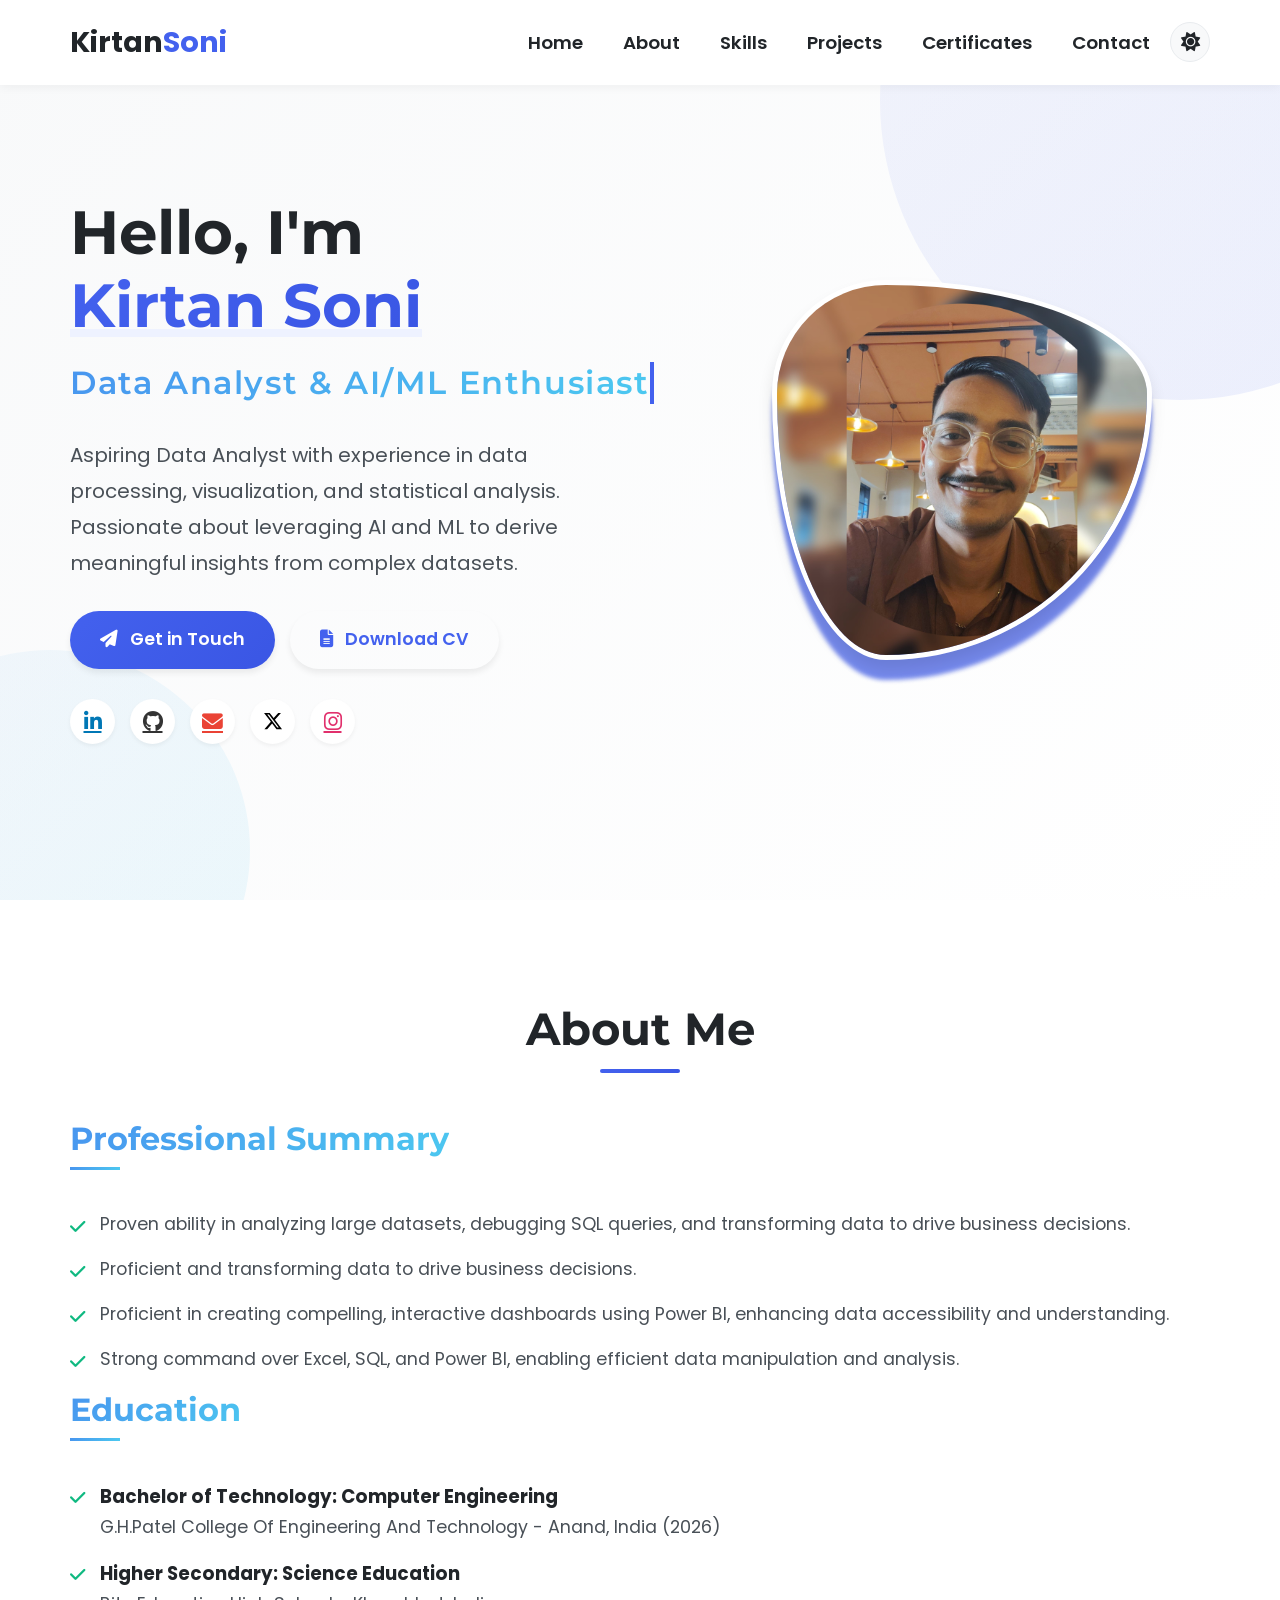
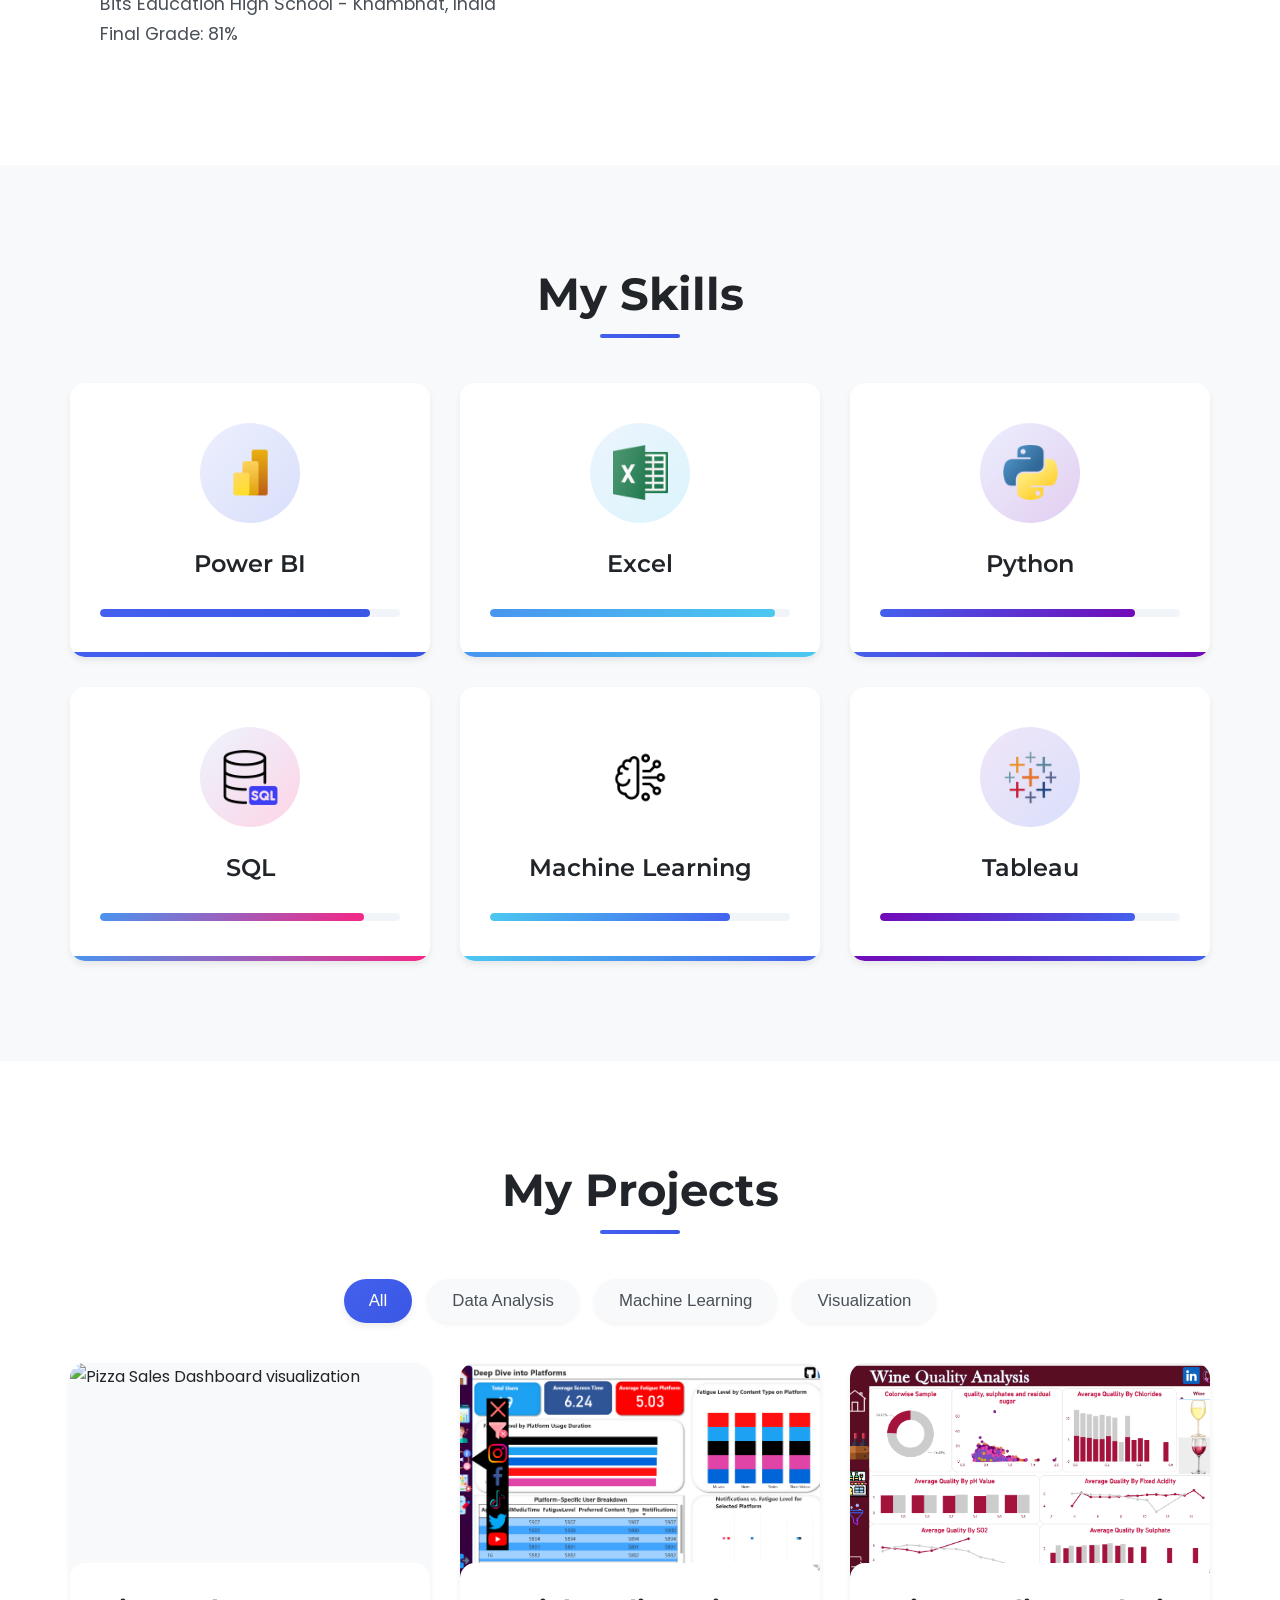
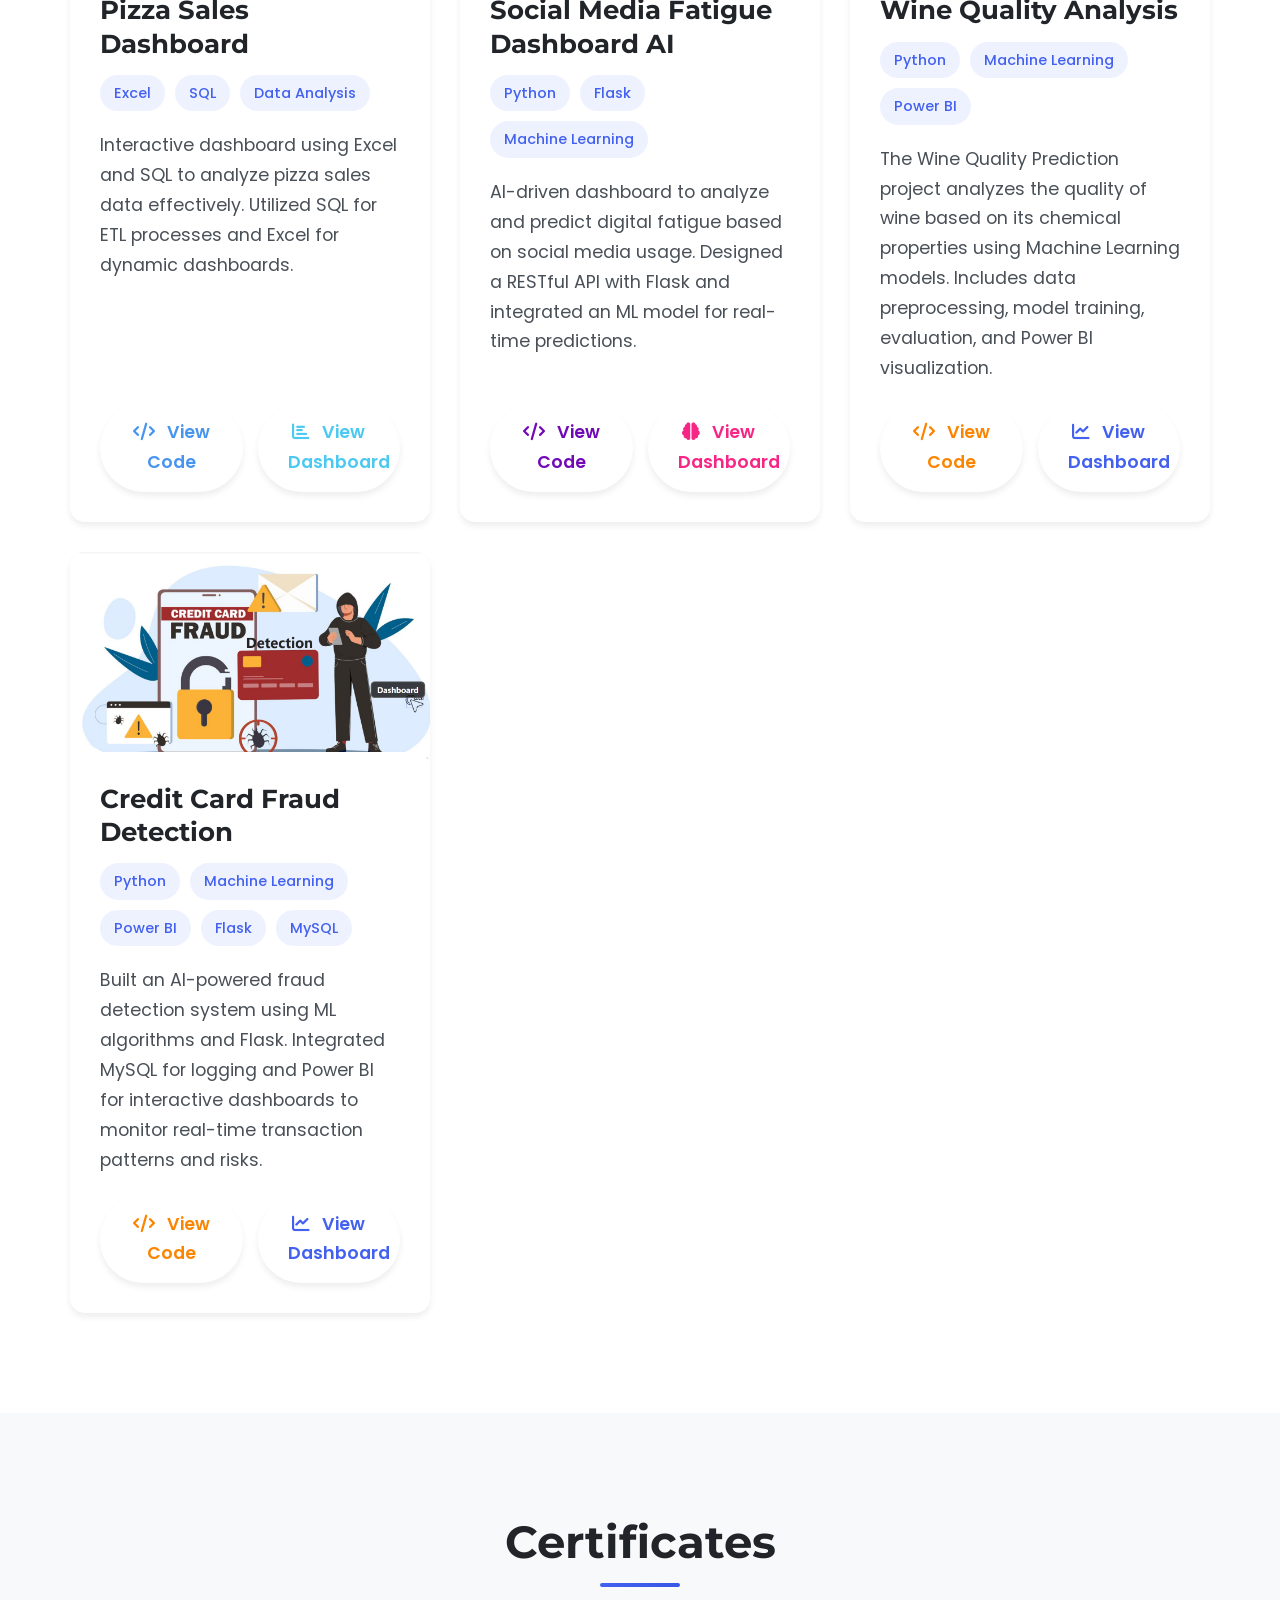
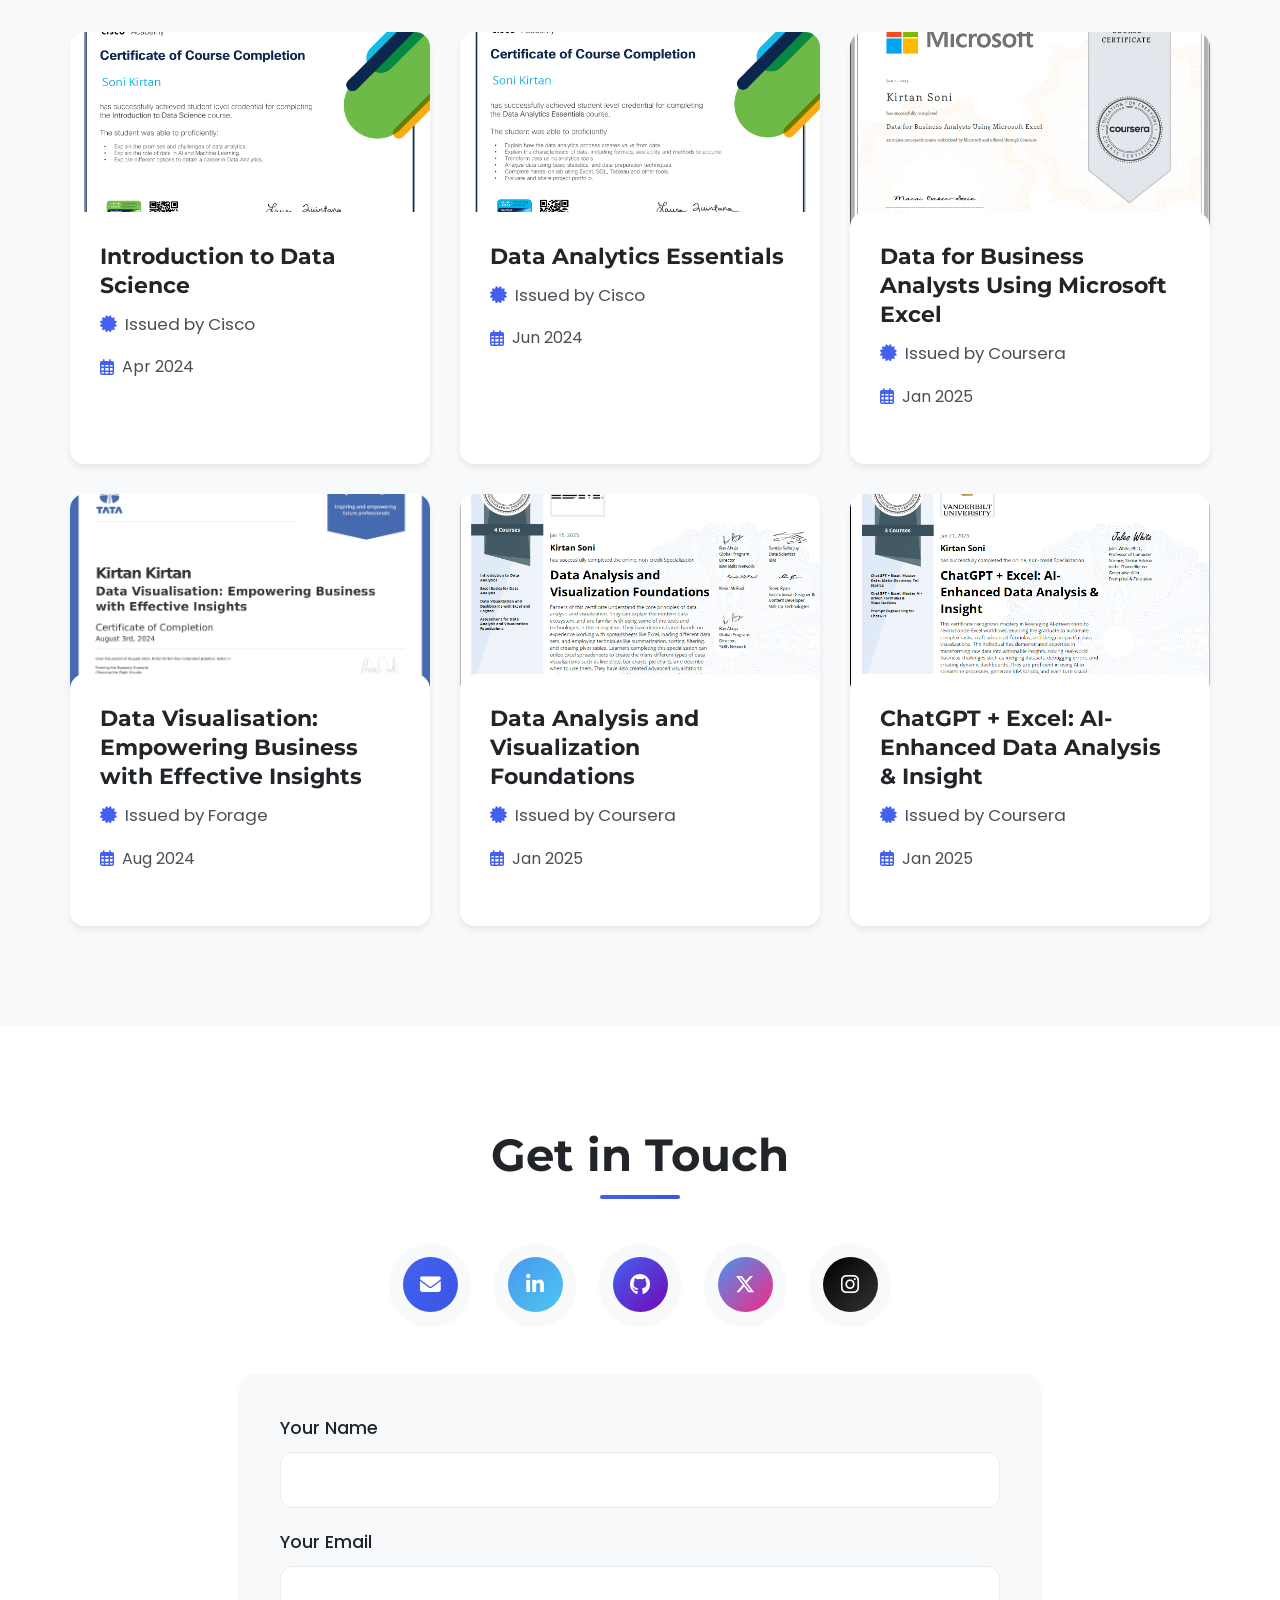
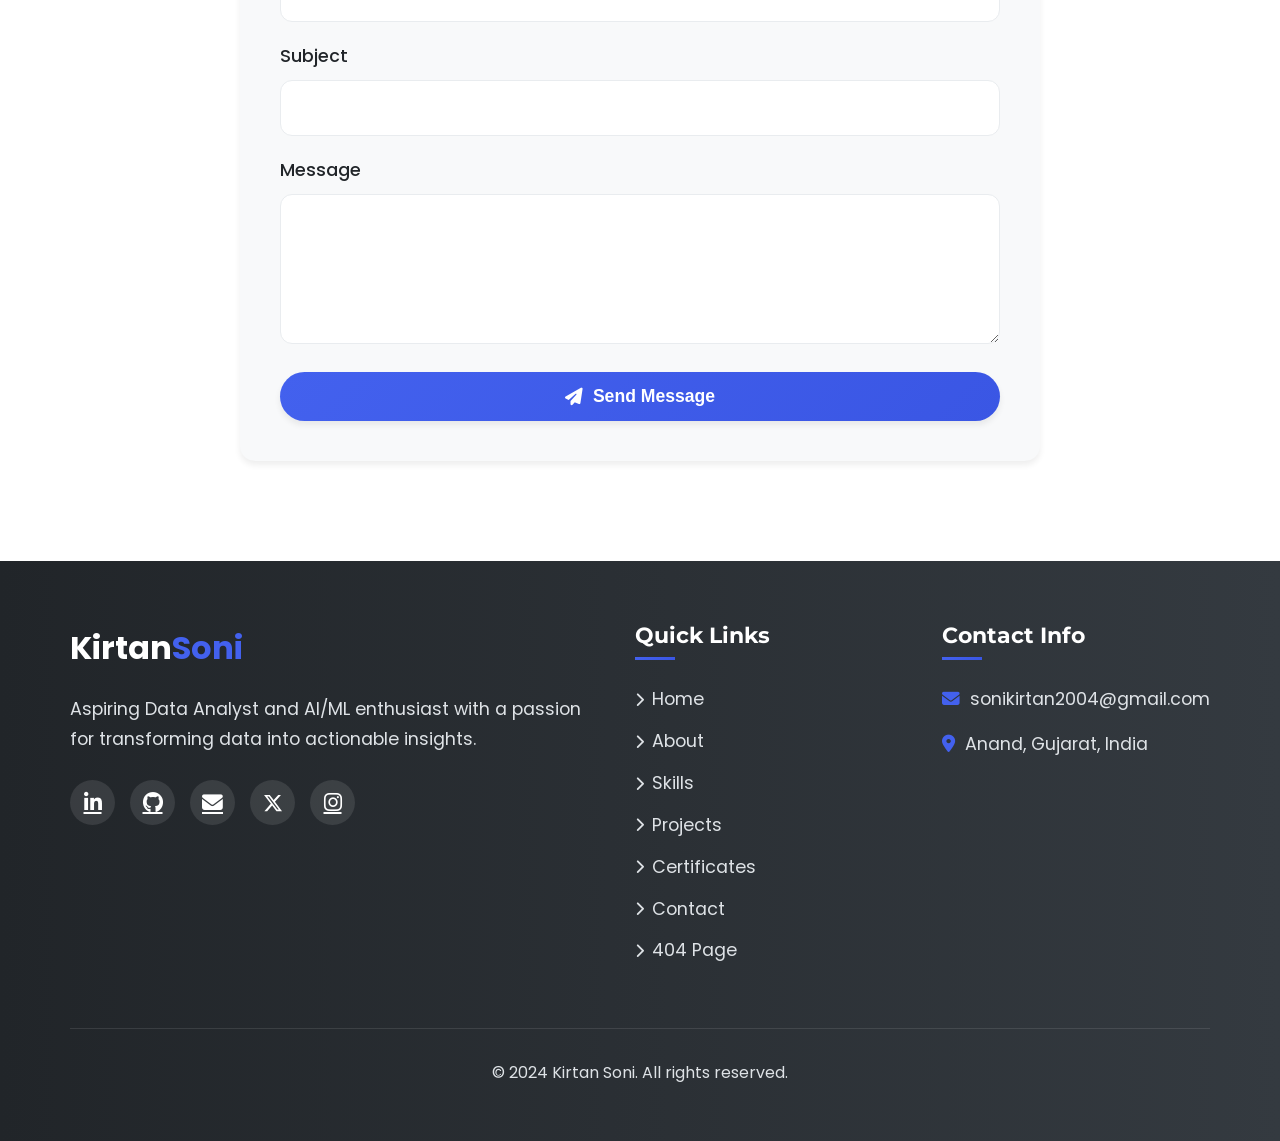
==== commit 6a5e39f0: "Update index.html" ====
--- a/index.html
+++ b/index.html
@@ -2275,7 +2275,7 @@
                 </div>
                 <div class="project-card" data-category="Machine Learning,Web App,Visualization">
                     <div class="project-img-container">
-                        <img src="images/1.png" alt="Credit Card Fraud Detection Dashboard" class="project-img">
+                        <img src="images/index.png" alt="Credit Card Fraud Detection Dashboard" class="project-img">
                         <div class="project-overlay"></div>
                     </div>
                     <div class="project-content">
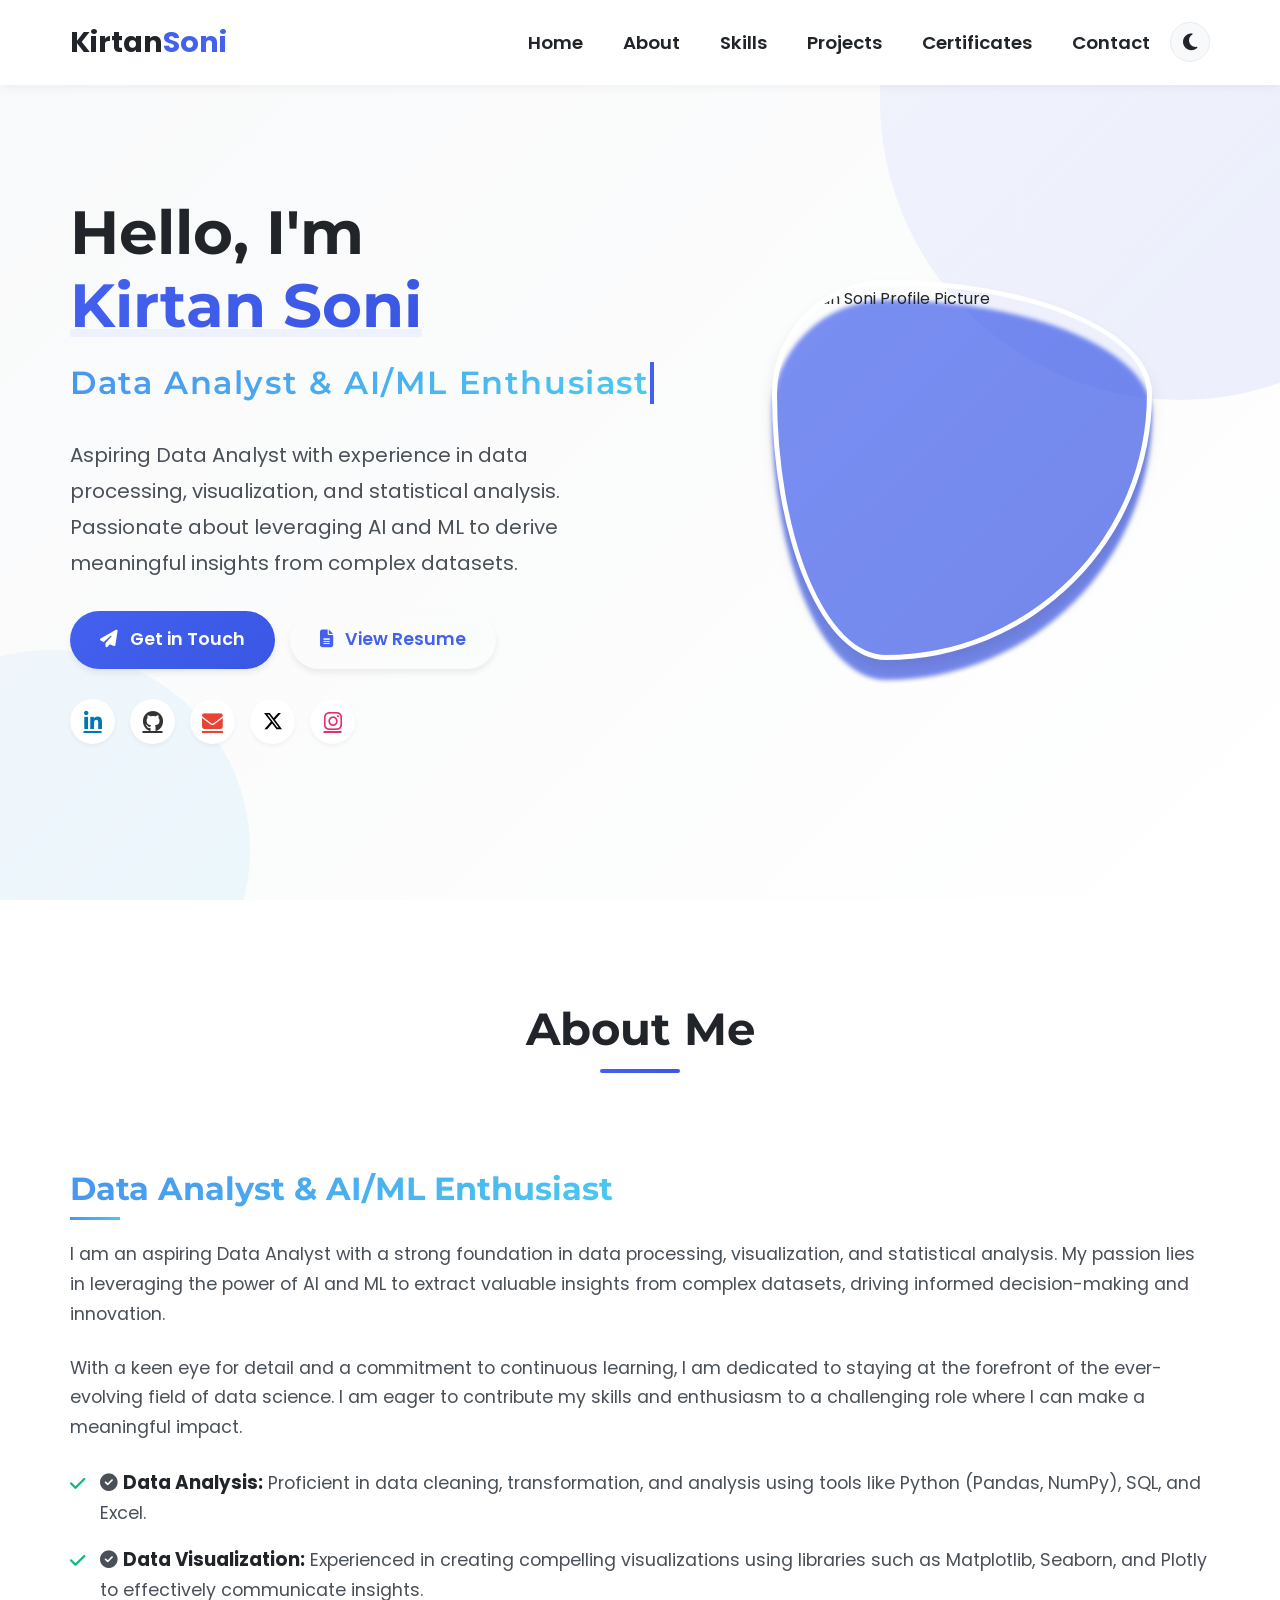
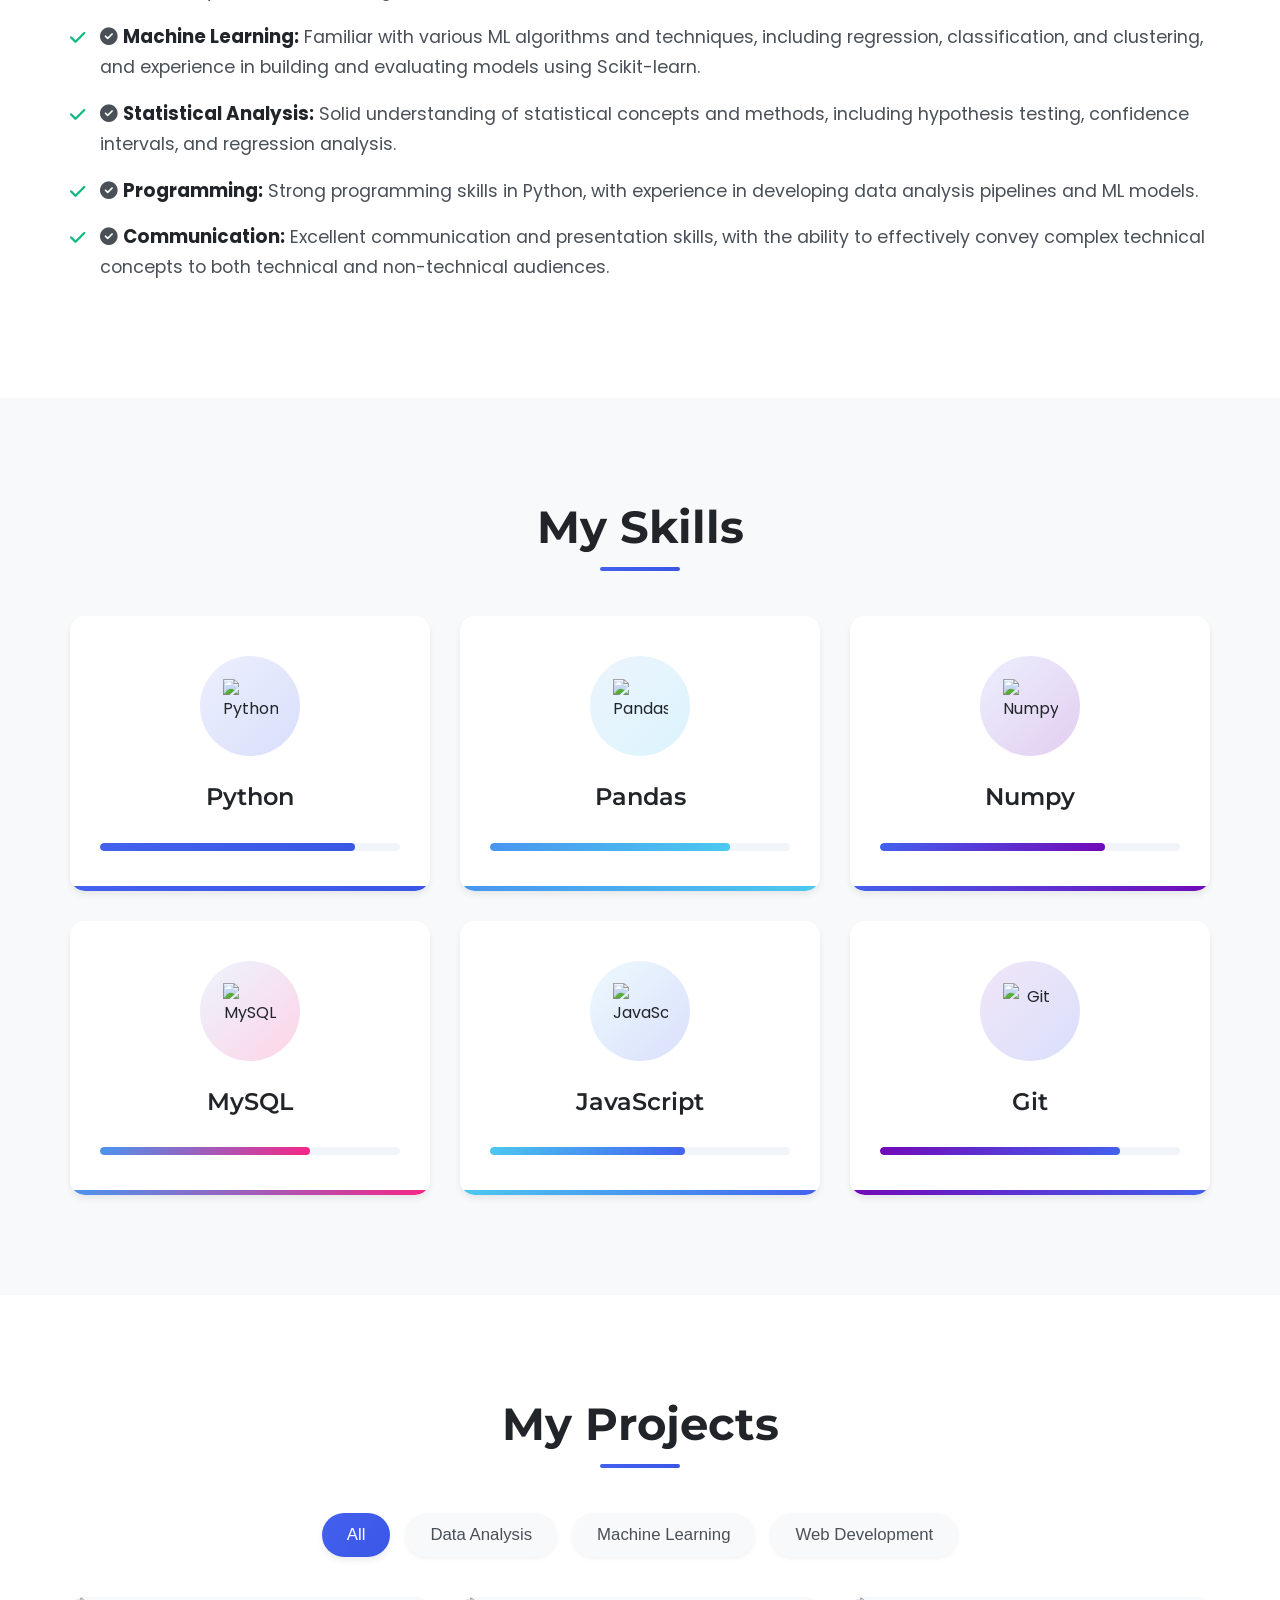
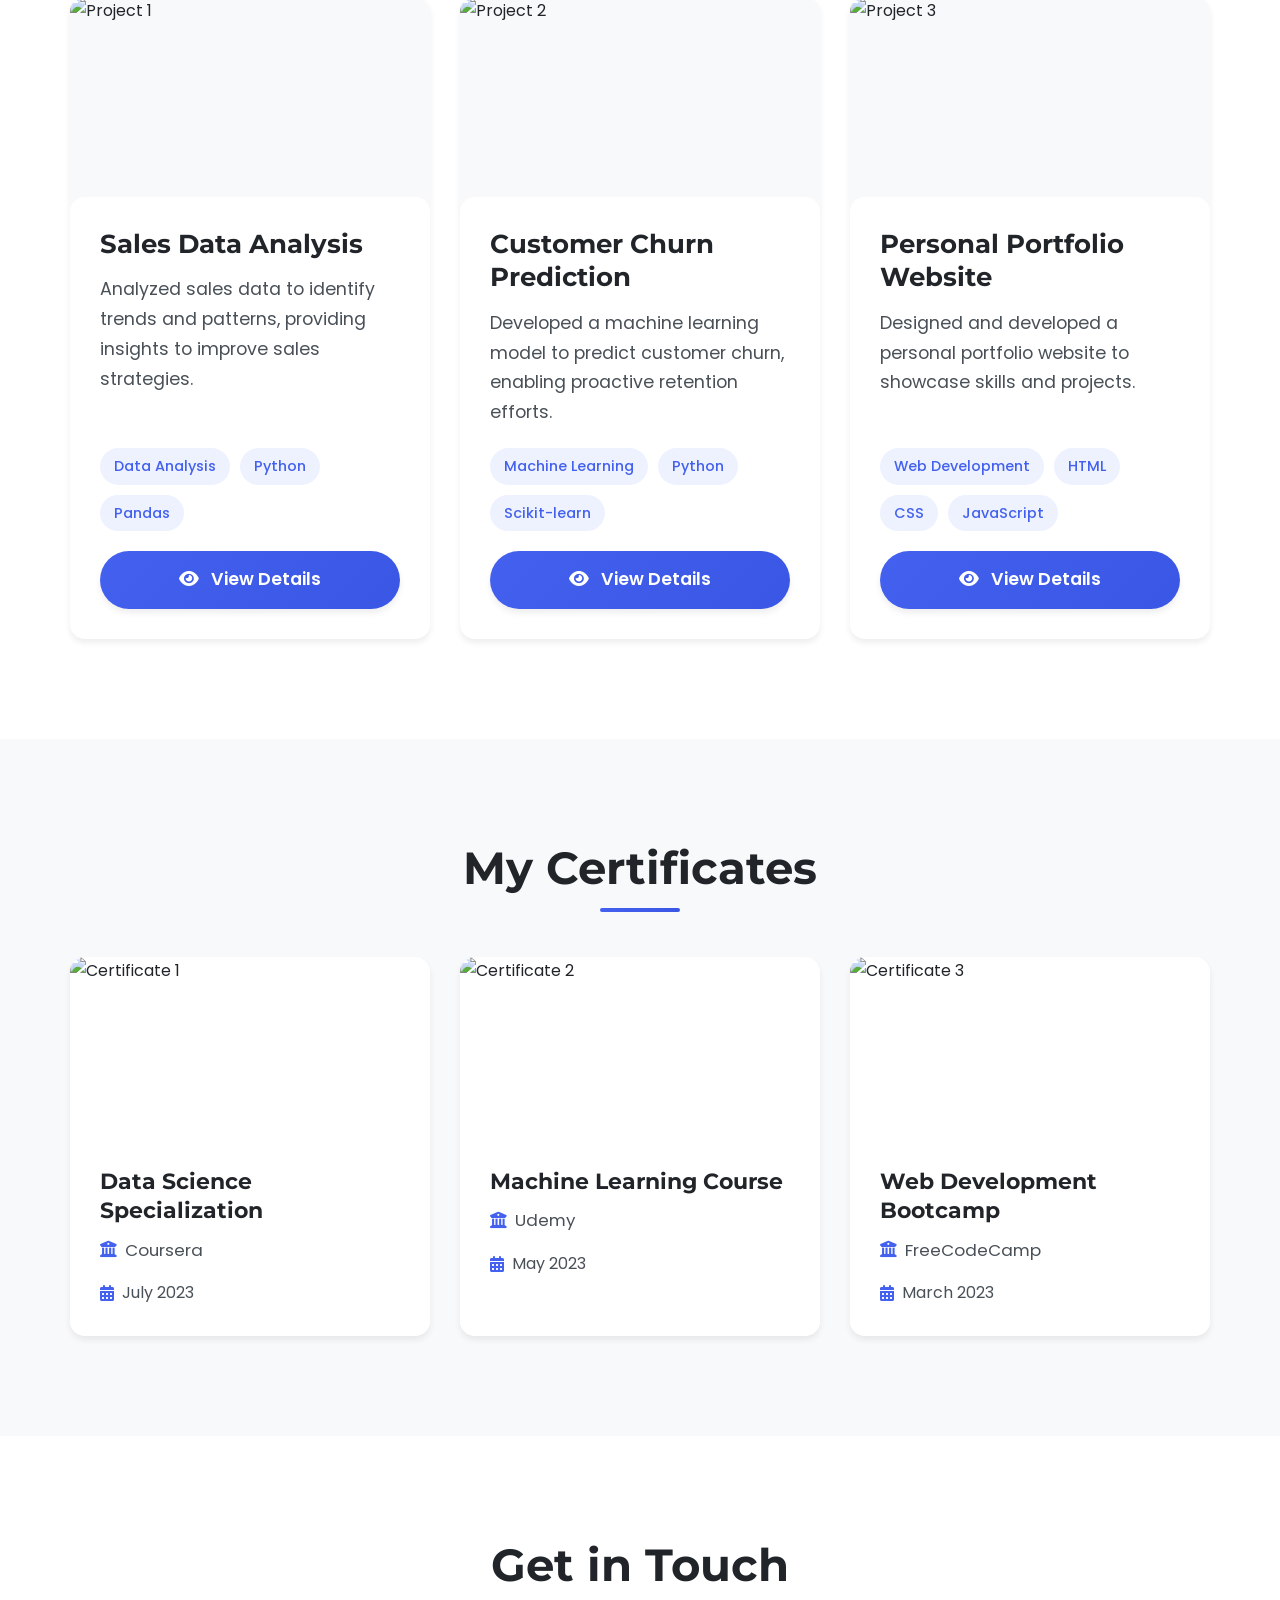
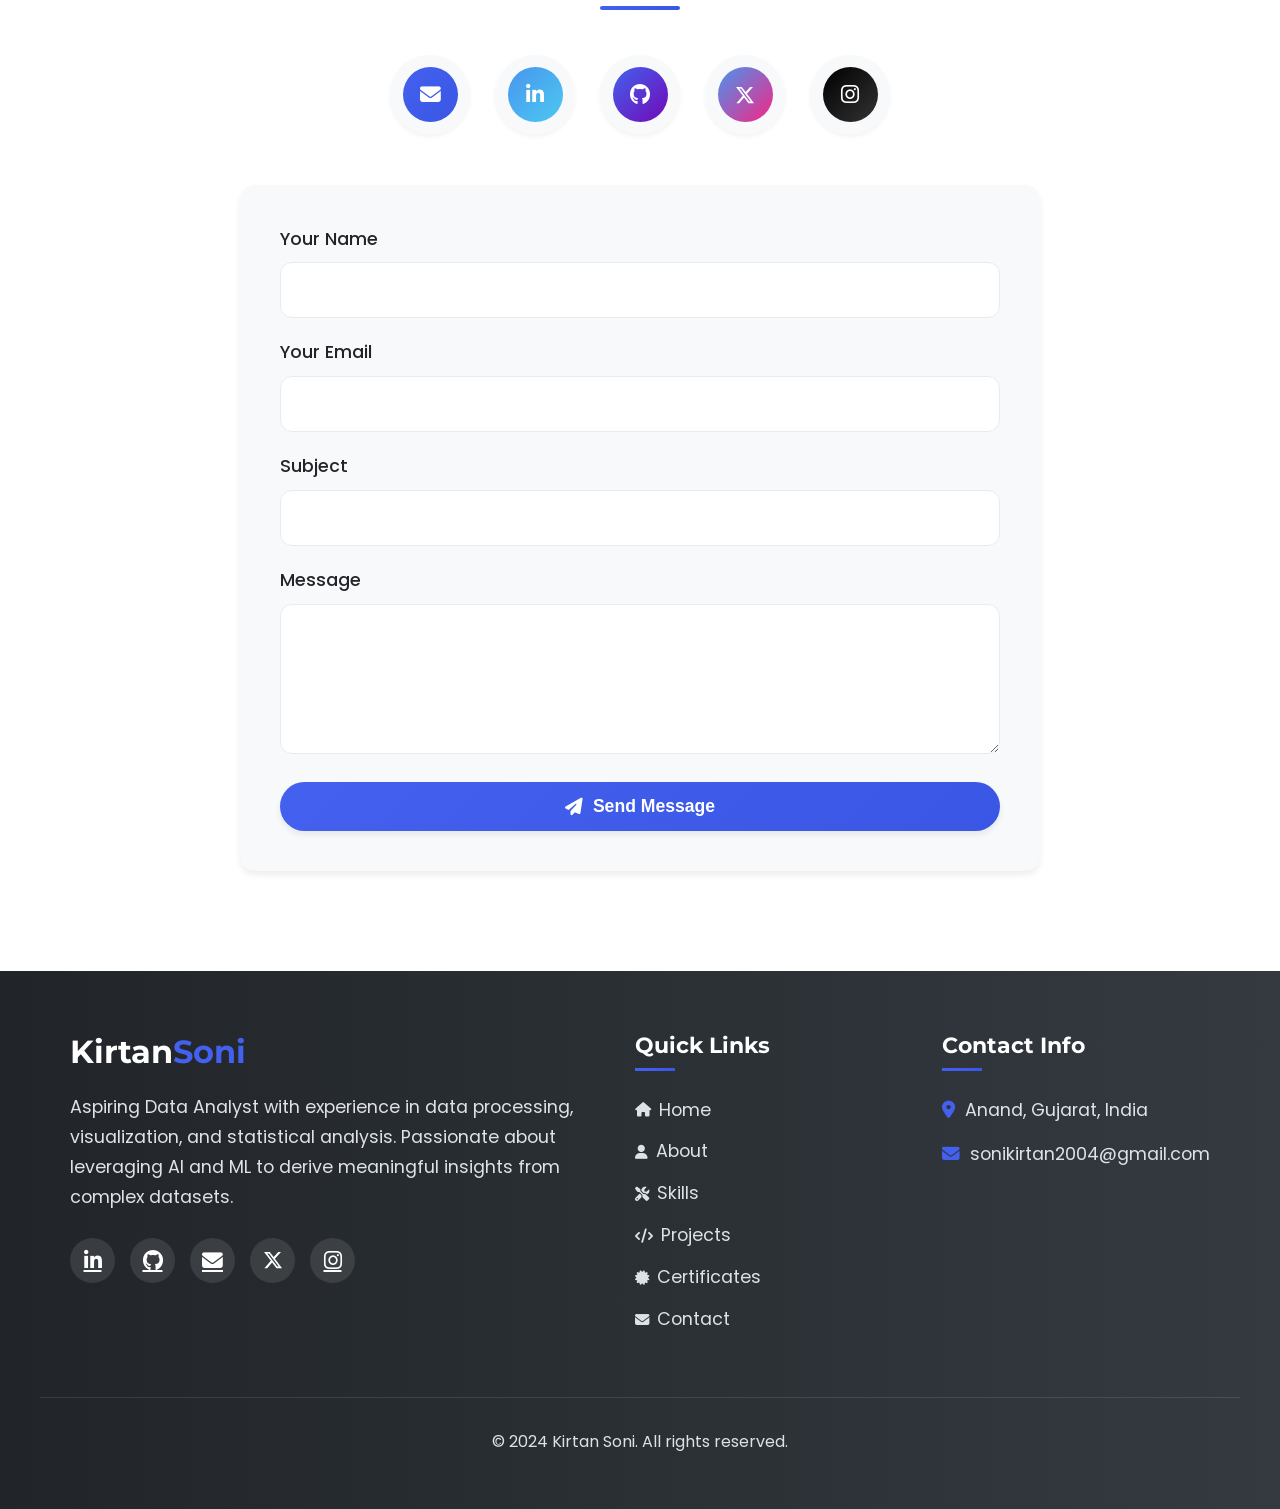
==== commit f510398e: "Update index.html" ====
--- a/index.html
+++ b/index.html
@@ -2,2731 +2,2732 @@
 <html lang="en" class="light-theme">
 
 <head>
-    <meta charset="UTF-8" />
-    <meta name="viewport" content="width=device-width, initial-scale=1.0" />
-    <title>Kirtan Soni - Data Analyst & AI/ML Enthusiast</title>
-    <meta name="description"
-        content="Portfolio of Kirtan Soni, a Data Analyst and AI/ML enthusiast with expertise in data processing, visualization, and statistical analysis.">
-    <!-- Google Fonts -->
-    <link rel="preconnect" href="https://fonts.googleapis.com">
-    <link rel="preconnect" href="https://fonts.gstatic.com" crossorigin>
-    <link
-        href="https://fonts.googleapis.com/css2?family=Poppins:wght@300;400;500;600;700&family=Montserrat:wght@400;500;600;700&display=swap"
-        rel="stylesheet">
-    <!-- Font Awesome for icons -->
-    <link rel="stylesheet" href="https://cdnjs.cloudflare.com/ajax/libs/font-awesome/6.4.0/css/all.min.css">
-    <style>
-        /* Global Styles */
-        :root {
-            /* Light Theme Colors */
-            --bg-primary-light: #f8f9fa;
-            --bg-secondary-light: #ffffff;
-            --text-primary-light: #212529;
-            --text-secondary-light: #495057;
-            --border-color-light: #e9ecef;
-            --card-bg-light: #ffffff;
-            --navbar-bg-light: #ffffff;
-            --navbar-text-light: #212529;
-
-            /* Dark Theme Colors */
-            --bg-primary-dark: #121212;
-            --bg-secondary-dark: #1e1e1e;
-            --text-primary-dark: #f8f9fa;
-            --text-secondary-dark: #adb5bd;
-            --border-color-dark: #2d2d2d;
-            --card-bg-dark: #252525;
-            --navbar-bg-dark: #1e1e1e;
-            --navbar-text-dark: #f8f9fa;
-
-            /* Common Colors */
-            --accent-color: #4361ee;
-            --accent-hover: #3a56e4;
-            --accent-light: #eef2ff;
-            --card-hover-shadow: rgba(67, 97, 238, 0.15);
-            --success-color: #10b981;
-
-            /* Gradient Colors */
-            --gradient-1: linear-gradient(135deg, #4361ee, #3a56e4);
-            --gradient-2: linear-gradient(135deg, #4895ef, #4cc9f0);
-            --gradient-3: linear-gradient(135deg, #4361ee, #7209b7);
-            --gradient-4: linear-gradient(135deg, #4895ef, #f72585);
-            --gradient-5: linear-gradient(135deg, #4cc9f0, #4361ee);
-            --gradient-6: linear-gradient(135deg, #7209b7, #4361ee);
-
-            /* Button Colors */
-            --btn-blue: #4895ef;
-            --btn-purple: #7209b7;
-            --btn-pink: #f72585;
-            --btn-orange: #fb8500;
-            --btn-teal: #4cc9f0;
-            --btn-indigo: #4361ee;
-
-            /* Social Media Colors */
-            --x-color: #000000;
-            --instagram-color: #E1306C;
-            --linkedin-color: #0077b5;
-            --github-color: #333333;
-            --email-color: #ea4335;
-
-            /* Box Shadows */
-            --shadow-sm: 0 2px 4px rgba(0, 0, 0, 0.05);
-            --shadow-md: 0 4px 6px rgba(0, 0, 0, 0.07);
-            --shadow-lg: 0 10px 15px rgba(0, 0, 0, 0.1);
-            --shadow-hover: 0 15px 30px rgba(67, 97, 238, 0.15);
-
-            /* Navbar */
-            --navbar-shadow: 0 2px 10px rgba(0, 0, 0, 0.05);
+  <meta charset="UTF-8" />
+  <meta name="viewport" content="width=device-width, initial-scale=1.0" />
+  <title>Kirtan Soni - Data Analyst & AI/ML Enthusiast</title>
+  <meta name="description"
+    content="Portfolio of Kirtan Soni, a Data Analyst and AI/ML enthusiast with expertise in data processing, visualization, and statistical analysis.">
+  <!-- Google Fonts -->
+  <link rel="preconnect" href="https://fonts.googleapis.com">
+  <link rel="preconnect" href="https://fonts.gstatic.com" crossorigin>
+  <link
+    href="https://fonts.googleapis.com/css2?family=Poppins:wght@300;400;500;600;700&family=Montserrat:wght@400;500;600;700&display=swap"
+    rel="stylesheet">
+  <!-- Font Awesome for icons -->
+  <link rel="stylesheet" href="https://cdnjs.cloudflare.com/ajax/libs/font-awesome/6.4.0/css/all.min.css">
+  <!-- EmailJS SDK -->
+  <script type="text/javascript" src="https://cdn.jsdelivr.net/npm/@emailjs/browser@3/dist/email.min.js"></script>
+  <style>
+    /* Global Styles */
+    :root {
+      /* Light Theme Colors */
+      --bg-primary-light: #f8f9fa;
+      --bg-secondary-light: #ffffff;
+      --text-primary-light: #212529;
+      --text-secondary-light: #495057;
+      --border-color-light: #e9ecef;
+      --card-bg-light: #ffffff;
+      --navbar-bg-light: #ffffff;
+      --navbar-text-light: #212529;
+
+      /* Dark Theme Colors */
+      --bg-primary-dark: #121212;
+      --bg-secondary-dark: #1e1e1e;
+      --text-primary-dark: #f8f9fa;
+      --text-secondary-dark: #adb5bd;
+      --border-color-dark: #2d2d2d;
+      --card-bg-dark: #252525;
+      --navbar-bg-dark: #1e1e1e;
+      --navbar-text-dark: #f8f9fa;
+
+      /* Common Colors */
+      --accent-color: #4361ee;
+      --accent-hover: #3a56e4;
+      --accent-light: #eef2ff;
+      --card-hover-shadow: rgba(67, 97, 238, 0.15);
+      --success-color: #10b981;
+      --error-color: #ef4444;
+
+      /* Gradient Colors */
+      --gradient-1: linear-gradient(135deg, #4361ee, #3a56e4);
+      --gradient-2: linear-gradient(135deg, #4895ef, #4cc9f0);
+      --gradient-3: linear-gradient(135deg, #4361ee, #7209b7);
+      --gradient-4: linear-gradient(135deg, #4895ef, #f72585);
+      --gradient-5: linear-gradient(135deg, #4cc9f0, #4361ee);
+      --gradient-6: linear-gradient(135deg, #7209b7, #4361ee);
+
+      /* Button Colors */
+      --btn-blue: #4895ef;
+      --btn-purple: #7209b7;
+      --btn-pink: #f72585;
+      --btn-orange: #fb8500;
+      --btn-teal: #4cc9f0;
+      --btn-indigo: #4361ee;
+
+      /* Social Media Colors */
+      --x-color: #000000;
+      --instagram-color: #E1306C;
+      --linkedin-color: #0077b5;
+      --github-color: #333333;
+      --email-color: #ea4335;
+
+      /* Box Shadows */
+      --shadow-sm: 0 2px 4px rgba(0, 0, 0, 0.05);
+      --shadow-md: 0 4px 6px rgba(0, 0, 0, 0.07);
+      --shadow-lg: 0 10px 15px rgba(0, 0, 0, 0.1);
+      --shadow-hover: 0 15px 30px rgba(67, 97, 238, 0.15);
+
+      /* Navbar */
+      --navbar-shadow: 0 2px 10px rgba(0, 0, 0, 0.05);
+    }
+
+    /* Apply theme variables */
+    .light-theme {
+      --bg-primary: var(--bg-primary-light);
+      --bg-secondary: var(--bg-secondary-light);
+      --text-primary: var(--text-primary-light);
+      --text-secondary: var(--text-secondary-light);
+      --border-color: var(--border-color-light);
+      --card-bg: var(--card-bg-light);
+      --navbar-bg: var(--navbar-bg-light);
+      --navbar-text: var(--navbar-text-light);
+    }
+
+    .dark-theme {
+      --bg-primary: var(--bg-primary-dark);
+      --bg-secondary: var(--bg-secondary-dark);
+      --text-primary: var(--text-primary-dark);
+      --text-secondary: var(--text-secondary-dark);
+      --border-color: var(--border-color-dark);
+      --card-bg: var(--card-bg-dark);
+      --navbar-bg: var(--navbar-bg-dark);
+      --navbar-text: var(--navbar-text-dark);
+    }
+
+    * {
+      margin: 0;
+      padding: 0;
+      box-sizing: border-box;
+    }
+
+    body {
+      font-family: 'Poppins', sans-serif;
+      line-height: 1.7;
+      background-color: var(--bg-primary);
+      color: var(--text-primary);
+      overflow-x: hidden;
+      transition: background-color 0.3s ease, color 0.3s ease;
+    }
+
+    h1,
+    h2,
+    h3,
+    h4,
+    h5,
+    h6 {
+      font-family: 'Montserrat', sans-serif;
+      font-weight: 700;
+      line-height: 1.3;
+    }
+
+    .container {
+      max-width: 1200px;
+      margin: 0 auto;
+      padding: 0 30px;
+    }
+
+    section {
+      padding: 100px 0;
+      position: relative;
+      opacity: 0;
+      transform: translateY(30px);
+      transition: opacity 0.8s ease, transform 0.8s ease;
+    }
+
+    section.animate {
+      opacity: 1;
+      transform: translateY(0);
+    }
+
+    .section-title {
+      font-size: 2.8rem;
+      margin-bottom: 60px;
+      text-align: center;
+      position: relative;
+      color: var(--text-primary);
+    }
+
+    .section-title::after {
+      content: '';
+      position: absolute;
+      width: 80px;
+      height: 4px;
+      background: var(--gradient-1);
+      bottom: -15px;
+      left: 50%;
+      transform: translateX(-50%);
+      border-radius: 2px;
+    }
+
+    p {
+      color: var(--text-secondary);
+      font-size: 1.1rem;
+      margin-bottom: 1.5rem;
+    }
+
+    /* Theme Toggle */
+    .theme-toggle {
+      display: flex;
+      align-items: center;
+      justify-content: center;
+      width: 40px;
+      height: 40px;
+      border-radius: 50%;
+      background: var(--bg-primary);
+      color: var(--text-primary);
+      font-size: 1.2rem;
+      cursor: pointer;
+      transition: all 0.3s;
+      border: 1px solid var(--border-color);
+      margin-left: 20px;
+    }
+
+    .theme-toggle:hover {
+      background: var(--accent-light);
+      color: var(--accent-color);
+    }
+
+    /* Navigation - Updated with white background */
+    nav {
+      background: var(--navbar-bg);
+      padding: 18px 0;
+      position: fixed;
+      width: 100%;
+      top: 0;
+      z-index: 1000;
+      box-shadow: var(--navbar-shadow);
+      transition: all 0.3s ease;
+      transform: translateY(0);
+    }
+
+    nav.scrolled {
+      padding: 15px 0;
+      box-shadow: var(--shadow-md);
+    }
+
+    nav.hidden {
+      transform: translateY(-100%);
+    }
+
+    nav .container {
+      display: flex;
+      justify-content: space-between;
+      align-items: center;
+    }
+
+    .nav-right {
+      display: flex;
+      align-items: center;
+    }
+
+    .logo {
+      font-size: 1.8rem;
+      font-weight: 700;
+      color: var(--text-primary);
+      text-decoration: none;
+      display: flex;
+      align-items: center;
+    }
+
+    .logo span {
+      color: var(--accent-color);
+    }
+
+    nav ul {
+      display: flex;
+      list-style: none;
+      gap: 40px;
+      margin: 0;
+      padding: 0;
+    }
+
+    nav ul li a {
+      text-decoration: none;
+      color: var(--navbar-text);
+      font-weight: 600;
+      font-size: 1.15rem;
+      transition: all 0.3s;
+      position: relative;
+      padding: 5px 0;
+    }
+
+    nav ul li a::after {
+      content: '';
+      position: absolute;
+      width: 0;
+      height: 2px;
+      bottom: 0;
+      left: 0;
+      background: var(--accent-color);
+      transition: width 0.3s ease;
+    }
+
+    nav ul li a:hover {
+      color: var(--accent-color);
+    }
+
+    nav ul li a:hover::after {
+      width: 100%;
+    }
+
+    .mobile-menu-btn {
+      display: none;
+      background: none;
+      border: none;
+      font-size: 1.8rem;
+      color: var(--text-primary);
+      cursor: pointer;
+    }
+
+    /* Mobile Navigation Menu */
+    .mobile-nav {
+      position: fixed;
+      top: 0;
+      left: 0;
+      width: 100%;
+      height: 100vh;
+      background: var(--bg-secondary);
+      z-index: 1001;
+      display: flex;
+      flex-direction: column;
+      justify-content: center;
+      align-items: center;
+      transform: translateY(-100%);
+      transition: transform 0.4s ease;
+    }
+
+    .mobile-nav.active {
+      transform: translateY(0);
+    }
+
+    .mobile-nav ul {
+      list-style: none;
+      padding: 0;
+      margin: 0;
+      text-align: center;
+    }
+
+    .mobile-nav ul li {
+      margin: 20px 0;
+    }
+
+    .mobile-nav ul li a {
+      text-decoration: none;
+      color: var(--text-primary);
+      font-size: 1.5rem;
+      font-weight: 600;
+      transition: color 0.3s;
+    }
+
+    .mobile-nav ul li a:hover {
+      color: var(--accent-color);
+    }
+
+    .close-menu {
+      position: absolute;
+      top: 30px;
+      right: 30px;
+      background: none;
+      border: none;
+      font-size: 2rem;
+      color: var(--text-primary);
+      cursor: pointer;
+    }
+
+    /* Hero Section - Improved Responsiveness */
+    #home {
+      min-height: 100vh;
+      display: flex;
+      align-items: center;
+      padding-top: 80px;
+      padding-bottom: 40px;
+      background: linear-gradient(135deg, var(--bg-primary) 0%, var(--bg-secondary) 100%);
+      position: relative;
+      overflow: hidden;
+    }
+
+    #home::before {
+      content: '';
+      position: absolute;
+      width: 600px;
+      height: 600px;
+      border-radius: 50%;
+      background: linear-gradient(135deg, rgba(67, 97, 238, 0.05) 0%, rgba(67, 97, 238, 0.1) 100%);
+      top: -200px;
+      right: -200px;
+      z-index: 0;
+      animation: pulse 8s infinite alternate;
+    }
+
+    #home::after {
+      content: '';
+      position: absolute;
+      width: 400px;
+      height: 400px;
+      border-radius: 50%;
+      background: linear-gradient(135deg, rgba(72, 149, 239, 0.05) 0%, rgba(76, 201, 240, 0.1) 100%);
+      bottom: -150px;
+      left: -150px;
+      z-index: 0;
+      animation: pulse 8s infinite alternate-reverse;
+    }
+
+    @keyframes pulse {
+      0% {
+        transform: scale(1);
+        opacity: 0.5;
+      }
+
+      50% {
+        transform: scale(1.05);
+        opacity: 0.7;
+      }
+
+      100% {
+        transform: scale(1);
+        opacity: 0.5;
+      }
+    }
+
+    .hero-content {
+      display: grid;
+      grid-template-columns: 1fr 1fr;
+      gap: 60px;
+      align-items: center;
+      position: relative;
+      z-index: 1;
+      width: 100%;
+    }
+
+    .hero-text {
+      animation: fadeInLeft 1s ease-out;
+    }
+
+    .hero-text h1 {
+      font-size: 3.8rem;
+      margin-bottom: 20px;
+      line-height: 1.2;
+    }
+
+    .hero-text h1 span {
+      background: var(--gradient-1);
+      -webkit-background-clip: text;
+      background-clip: text;
+      color: transparent;
+      position: relative;
+      display: inline-block;
+    }
+
+    .hero-text h1 span::after {
+      content: '';
+      position: absolute;
+      width: 100%;
+      height: 8px;
+      background-color: var(--accent-light);
+      bottom: 5px;
+      left: 0;
+      z-index: -1;
+    }
+
+    .hero-text h2 {
+      font-size: 2rem;
+      background: var(--gradient-2);
+      -webkit-background-clip: text;
+      background-clip: text;
+      color: transparent;
+      margin-bottom: 25px;
+      font-weight: 600;
+      display: inline-block;
+    }
+
+    .typewriter {
+      overflow: hidden;
+      border-right: 0.15em solid var(--accent-color);
+      white-space: nowrap;
+      margin: 0;
+      letter-spacing: 0.05em;
+      animation: typing 3.5s steps(40, end), blink-caret 0.75s step-end infinite;
+    }
+
+    @keyframes typing {
+      from {
+        width: 0
+      }
+
+      to {
+        width: 100%
+      }
+    }
+
+    @keyframes blink-caret {
+
+      from,
+      to {
+        border-color: transparent
+      }
+
+      50% {
+        border-color: var(--accent-color)
+      }
+    }
+
+    .hero-text p {
+      font-size: 1.25rem;
+      margin-bottom: 30px;
+      max-width: 500px;
+      line-height: 1.8;
+    }
+
+    .hero-image {
+      position: relative;
+      animation: fadeInRight 1s ease-out;
+      display: flex;
+      justify-content: center;
+    }
+
+    .profile-img {
+      width: 380px;
+      height: 380px;
+      border-radius: 30% 70% 70% 30% / 30% 30% 70% 70%;
+      object-fit: cover;
+      border: 5px solid var(--bg-secondary);
+      box-shadow: var(--shadow-lg);
+      animation: morphing 10s ease-in-out infinite;
+      transition: all 0.5s;
+      position: relative;
+      z-index: 2;
+    }
+
+    @keyframes morphing {
+      0% {
+        border-radius: 30% 70% 70% 30% / 30% 30% 70% 70%;
+      }
+
+      25% {
+        border-radius: 58% 42% 75% 25% / 76% 46% 54% 24%;
+      }
+
+      50% {
+        border-radius: 50% 50% 33% 67% / 55% 27% 73% 45%;
+      }
+
+      75% {
+        border-radius: 33% 67% 58% 42% / 63% 68% 32% 37%;
+      }
+
+      100% {
+        border-radius: 30% 70% 70% 30% / 30% 30% 70% 70%;
+      }
+    }
+
+    .hero-image::before {
+      content: '';
+      position: absolute;
+      width: 380px;
+      height: 380px;
+      background: var(--gradient-1);
+      border-radius: 30% 70% 70% 30% / 30% 30% 70% 70%;
+      top: 20px;
+      left: 50%;
+      transform: translateX(-50%);
+      z-index: 1;
+      animation: morphing 10s ease-in-out infinite;
+      filter: blur(2px);
+      opacity: 0.7;
+    }
+
+    .social-links {
+      display: flex;
+      gap: 15px;
+      margin-top: 30px;
+      flex-wrap: wrap;
+    }
+
+    .social-links a {
+      display: flex;
+      align-items: center;
+      justify-content: center;
+      width: 45px;
+      height: 45px;
+      border-radius: 50%;
+      background: var(--bg-secondary);
+      color: var(--accent-color);
+      font-size: 1.3rem;
+      transition: all 0.3s;
+      box-shadow: var(--shadow-sm);
+    }
+
+    .social-links a:nth-child(1) {
+      color: var(--linkedin-color);
+      /* LinkedIn color */
+    }
+
+    .social-links a:nth-child(2) {
+      color: var(--github-color);
+      /* GitHub color */
+    }
+
+    .social-links a:nth-child(3) {
+      color: var(--email-color);
+      /* Email/Gmail color */
+    }
+
+    .social-links a:nth-child(4) {
+      color: var(--x-color);
+      /* X color */
+    }
+
+    .social-links a:nth-child(5) {
+      color: var(--instagram-color);
+      /* Instagram color */
+    }
+
+    .social-links a:hover {
+      transform: translateY(-5px);
+      box-shadow: var(--shadow-md);
+      color: white;
+    }
+
+    .social-links a:nth-child(1):hover {
+      background: var(--linkedin-color);
+      /* LinkedIn color */
+    }
+
+    .social-links a:nth-child(2):hover {
+      background: var(--github-color);
+      /* GitHub color */
+    }
+
+    .social-links a:nth-child(3):hover {
+      background: var(--email-color);
+      /* Email/Gmail color */
+    }
+
+    .social-links a:nth-child(4):hover {
+      background: var(--x-color);
+      /* X color */
+    }
+
+    .social-links a:nth-child(5):hover {
+      background: var(--instagram-color);
+      /* Instagram color */
+    }
+
+    /* X Logo */
+    .x-logo {
+      width: 20px;
+      height: 20px;
+      fill: currentColor;
+    }
+
+    /* Button Styles - Enhanced & Professional */
+    .btn {
+      display: inline-block;
+      padding: 14px 30px;
+      color: white;
+      border-radius: 50px;
+      font-weight: 600;
+      text-decoration: none;
+      transition: all 0.3s;
+      border: none;
+      font-size: 1.1rem;
+      box-shadow: var(--shadow-md);
+      position: relative;
+      overflow: hidden;
+      z-index: 1;
+      text-align: center;
+    }
+
+    .btn::before {
+      content: '';
+      position: absolute;
+      top: 0;
+      left: 0;
+      width: 0%;
+      height: 100%;
+      background: rgba(255, 255, 255, 0.2);
+      transition: all 0.3s;
+      z-index: -1;
+    }
+
+    .btn:hover {
+      transform: translateY(-3px);
+      box-shadow: var(--shadow-lg);
+    }
+
+    .btn:hover::before {
+      width: 100%;
+    }
+
+    /* Primary Button Variations */
+    .btn-primary {
+      background: var(--gradient-1);
+    }
+
+    .btn-blue {
+      background: var(--gradient-2);
+    }
+
+    .btn-pink {
+      background: var(--gradient-3);
+    }
+
+    .btn-orange {
+      background: var(--gradient-4);
+    }
+
+    .btn-teal {
+      background: var(--gradient-5);
+    }
+
+    .btn-purple {
+      background: var(--gradient-6);
+    }
+
+    /* Outline Button Variations */
+    .btn-outline {
+      background: transparent;
+      border: 2px solid;
+      box-shadow: none;
+    }
+
+    .btn-outline-primary {
+      color: var(--btn-indigo);
+      border-color: var(--btn-indigo);
+    }
+
+    .btn-outline-blue {
+      color: var(--btn-blue);
+      border-color: var(--btn-blue);
+    }
+
+    .btn-outline-pink {
+      color: var(--btn-pink);
+      border-color: var(--btn-pink);
+    }
+
+    .btn-outline-orange {
+      color: var(--btn-orange);
+      border-color: var(--btn-orange);
+    }
+
+    .btn-outline-teal {
+      color: var(--btn-teal);
+      border-color: var(--btn-teal);
+    }
+
+    .btn-outline-purple {
+      color: var(--btn-purple);
+      border-color: var(--btn-purple);
+    }
+
+    /* Hover states for outline buttons */
+    .btn-outline-primary:hover {
+      background: var(--gradient-1);
+      color: white;
+      border-color: transparent;
+    }
+
+    .btn-outline-blue:hover {
+      background: var(--gradient-2);
+      color: white;
+      border-color: transparent;
+    }
+
+    .btn-outline-pink:hover {
+      background: var(--gradient-3);
+      color: white;
+      border-color: transparent;
+    }
+
+    .btn-outline-orange:hover {
+      background: var(--gradient-4);
+      color: white;
+      border-color: transparent;
+    }
+
+    .btn-outline-teal:hover {
+      background: var(--gradient-5);
+      color: white;
+      border-color: transparent;
+    }
+
+    .btn-outline-purple:hover {
+      background: var(--gradient-6);
+      color: white;
+      border-color: transparent;
+    }
+
+    .btn i {
+      margin-right: 8px;
+    }
+
+    .cta-buttons {
+      display: flex;
+      gap: 15px;
+      flex-wrap: wrap;
+    }
+
+    /* About Section */
+    #about {
+      background-color: var(--bg-secondary);
+      position: relative;
+      overflow: hidden;
+    }
+
+    #about::before {
+      content: '';
+      position: absolute;
+      top: -80px;
+      left: 0;
+      width: 100%;
+      height: 80px;
+      background: linear-gradient(to bottom right, transparent 49%, var(--bg-secondary) 50%);
+    }
+
+    .about-content {
+      display: grid;
+      grid-template-columns: 1fr;
+      gap: 50px;
+      align-items: center;
+    }
+
+    .about-text h3 {
+      font-size: 2rem;
+      background: var(--gradient-2);
+      -webkit-background-clip: text;
+      background-clip: text;
+      color: transparent;
+      margin-bottom: 20px;
+      position: relative;
+      display: inline-block;
+      padding-bottom: 10px;
+    }
+
+    .about-text h3::after {
+      content: '';
+      position: absolute;
+      width: 50px;
+      height: 3px;
+      background: var(--gradient-2);
+      bottom: 0;
+      left: 0;
+    }
+
+    .about-text ul {
+      list-style: none;
+      margin-top: 20px;
+    }
+
+    .about-text li {
+      margin-bottom: 15px;
+      padding-left: 30px;
+      position: relative;
+      color: var(--text-secondary);
+      font-size: 1.1rem;
+      transition: transform 0.3s ease;
+    }
+
+    .about-text li:hover {
+      transform: translateX(5px);
+    }
+
+    .about-text li strong {
+      font-size: 1.15rem;
+      color: var(--text-primary);
+    }
+
+    .about-text li::before {
+      content: '\f00c';
+      font-family: 'Font Awesome 5 Free';
+      font-weight: 900;
+      position: absolute;
+      left: 0;
+      top: 2px;
+      color: var(--success-color);
+    }
+
+    /* Skills Section - Professional & Enhanced */
+    #skills {
+      background-color: var(--bg-primary);
+      position: relative;
+    }
+
+    .skills-container {
+      display: grid;
+      grid-template-columns: repeat(auto-fill, minmax(280px, 1fr));
+      gap: 30px;
+    }
+
+    .skill-card {
+      background: var(--bg-secondary);
+      border-radius: 15px;
+      padding: 40px 30px;
+      text-align: center;
+      box-shadow: var(--shadow-md);
+      transition: all 0.5s;
+      border: none;
+      position: relative;
+      overflow: hidden;
+      display: flex;
+      flex-direction: column;
+      align-items: center;
+      justify-content: center;
+      height: 100%;
+      z-index: 1;
+    }
+
+    .skill-card::before {
+      content: '';
+      position: absolute;
+      width: 100%;
+      height: 100%;
+      background: var(--bg-secondary);
+      top: 0;
+      left: 0;
+      z-index: -1;
+    }
+
+    .skill-card::after {
+      content: '';
+      position: absolute;
+      width: 100%;
+      height: 5px;
+      bottom: 0;
+      left: 0;
+      z-index: 0;
+      transition: height 0.5s ease;
+    }
+
+    .skill-card:nth-child(1)::after {
+      background: var(--gradient-1);
+    }
+
+    .skill-card:nth-child(2)::after {
+      background: var(--gradient-2);
+    }
+
+    .skill-card:nth-child(3)::after {
+      background: var(--gradient-3);
+    }
+
+    .skill-card:nth-child(4)::after {
+      background: var(--gradient-4);
+    }
+
+    .skill-card:nth-child(5)::after {
+      background: var(--gradient-5);
+    }
+
+    .skill-card:nth-child(6)::after {
+      background: var(--gradient-6);
+    }
+
+    .skill-card:hover {
+      transform: translateY(-15px);
+      box-shadow: var(--shadow-hover);
+    }
+
+    .skill-card:hover::after {
+      height: 100%;
+      opacity: 0.05;
+    }
+
+    .skill-icon {
+      width: 100px;
+      height: 100px;
+      margin: 0 auto 25px;
+      display: flex;
+      align-items: center;
+      justify-content: center;
+      border-radius: 50%;
+      transition: all 0.5s;
+      position: relative;
+      z-index: 1;
+    }
+
+    .skill-card:nth-child(1) .skill-icon {
+      background: linear-gradient(135deg, rgba(67, 97, 238, 0.1), rgba(67, 97, 238, 0.2));
+    }
+
+    .skill-card:nth-child(2) .skill-icon {
+      background: linear-gradient(135deg, rgba(72, 149, 239, 0.1), rgba(76, 201, 240, 0.2));
+    }
+
+    .skill-card:nth-child(3) .skill-icon {
+      background: linear-gradient(135deg, rgba(67, 97, 238, 0.1), rgba(114, 9, 183, 0.2));
+    }
+
+    .skill-card:nth-child(4) .skill-icon {
+      background: linear-gradient(135deg, rgba(72, 149, 239, 0.1), rgba(247, 37, 133, 0.2));
+    }
+
+    .skill-card:nth-child(5) .skill-icon {
+      background: linear-gradient(135deg, rgba(76, 201, 240, 0.1), rgba(67, 97, 238, 0.2));
+    }
+
+    .skill-card:nth-child(6) .skill-icon {
+      background: linear-gradient(135deg, rgba(114, 9, 183, 0.1), rgba(67, 97, 238, 0.2));
+    }
+
+    .skill-card:hover .skill-icon {
+      transform: scale(1.1);
+    }
+
+    .skill-icon img {
+      width: 55px;
+      height: 55px;
+      object-fit: contain;
+      transition: all 0.5s;
+    }
+
+    .skill-card:hover .skill-icon img {
+      transform: scale(1.1);
+    }
+
+    .skill-title {
+      font-size: 1.5rem;
+      font-weight: 600;
+      margin-bottom: 15px;
+      color: var(--text-primary);
+      transition: all 0.3s;
+    }
+
+    .skill-card:hover .skill-title {
+      transform: translateY(-5px);
+    }
+
+    .skill-card:nth-child(1):hover .skill-title {
+      color: #4361ee;
+    }
+
+    .skill-card:nth-child(2):hover .skill-title {
+      color: #4895ef;
+    }
+
+    .skill-card:nth-child(3):hover .skill-title {
+      color: #7209b7;
+    }
+
+    .skill-card:nth-child(4):hover .skill-title {
+      color: #f72585;
+    }
+
+    .skill-card:nth-child(5):hover .skill-title {
+      color: #4cc9f0;
+    }
+
+    .skill-card:nth-child(6):hover .skill-title {
+      color: #7209b7;
+    }
+
+    .skill-level {
+      width: 100%;
+      height: 8px;
+      background-color: #f1f5f9;
+      border-radius: 10px;
+      margin-top: 15px;
+      position: relative;
+      overflow: hidden;
+    }
+
+    .skill-progress {
+      position: absolute;
+      top: 0;
+      left: 0;
+      height: 100%;
+      border-radius: 10px;
+      width: 0;
+      transition: width 1.5s ease-in-out;
+    }
+
+    .skill-card:nth-child(1) .skill-progress {
+      background: var(--gradient-1);
+    }
+
+    .skill-card:nth-child(2) .skill-progress {
+      background: var(--gradient-2);
+    }
+
+    .skill-card:nth-child(3) .skill-progress {
+      background: var(--gradient-3);
+    }
+
+    .skill-card:nth-child(4) .skill-progress {
+      background: var(--gradient-4);
+    }
+
+    .skill-card:nth-child(5) .skill-progress {
+      background: var(--gradient-5);
+    }
+
+    .skill-card:nth-child(6) .skill-progress {
+      background: var(--gradient-6);
+    }
+
+    /* Projects Section */
+    #projects {
+      background-color: var(--bg-secondary);
+      position: relative;
+    }
+
+    .projects-filter {
+      display: flex;
+      justify-content: center;
+      flex-wrap: wrap;
+      gap: 15px;
+      margin-bottom: 40px;
+    }
+
+    .filter-btn {
+      padding: 12px 25px;
+      background: var(--bg-primary);
+      border: none;
+      border-radius: 30px;
+      font-size: 1.05rem;
+      font-weight: 500;
+      color: var(--text-secondary);
+      cursor: pointer;
+      transition: all 0.3s;
+      box-shadow: var(--shadow-sm);
+    }
+
+    .filter-btn.active,
+    .filter-btn:hover {
+      background: var(--gradient-1);
+      color: white;
+      box-shadow: var(--shadow-md);
+    }
+
+    .projects-grid {
+      display: grid;
+      grid-template-columns: repeat(auto-fill, minmax(350px, 1fr));
+      gap: 30px;
+    }
+
+    .project-card {
+      background: var(--bg-primary);
+      border-radius: 15px;
+      overflow: hidden;
+      box-shadow: var(--shadow-md);
+      transition: all 0.5s;
+      height: 100%;
+      display: flex;
+      flex-direction: column;
+      position: relative;
+      border: none;
+    }
+
+    .project-card:hover {
+      transform: translateY(-15px);
+      box-shadow: var(--shadow-hover);
+    }
+
+    .project-img-container {
+      overflow: hidden;
+      position: relative;
+      height: 220px;
+    }
+
+    .project-img {
+      width: 100%;
+      height: 100%;
+      object-fit: cover;
+      transition: transform 0.8s;
+    }
+
+    .project-card:hover .project-img {
+      transform: scale(1.1);
+    }
+
+    .project-overlay {
+      position: absolute;
+      top: 0;
+      left: 0;
+      width: 100%;
+      height: 100%;
+      background: linear-gradient(to bottom, transparent, rgba(0, 0, 0, 0.7));
+      opacity: 0;
+      transition: opacity 0.5s;
+    }
+
+    .project-card:hover .project-overlay {
+      opacity: 1;
+    }
+
+    .project-content {
+      padding: 30px;
+      flex-grow: 1;
+      display: flex;
+      flex-direction: column;
+      position: relative;
+      z-index: 1;
+      background: var(--bg-secondary);
+      border-radius: 15px 15px 0 0;
+      margin-top: -20px;
+    }
+
+    .project-title {
+      font-size: 1.6rem;
+      margin-bottom: 15px;
+      color: var(--text-primary);
+      transition: color 0.3s;
+    }
+
+    .project-card:hover .project-title {
+      color: var(--accent-color);
+    }
+
+    .project-description {
+      color: var(--text-secondary);
+      margin-bottom: 20px;
+      flex-grow: 1;
+      font-size: 1.1rem;
+    }
+
+    .project-tags {
+      display: flex;
+      flex-wrap: wrap;
+      gap: 10px;
+      margin-bottom: 20px;
+    }
+
+    .project-tag {
+      padding: 6px 14px;
+      background: var(--accent-light);
+      color: var(--accent-color);
+      border-radius: 20px;
+      font-size: 0.9rem;
+      font-weight: 500;
+      transition: all 0.3s;
+    }
+
+    .project-card:hover .project-tag {
+      background: var(--accent-color);
+      color: white;
+      transform: translateY(-3px);
+    }
+
+    .project-links {
+      display: flex;
+      gap: 15px;
+    }
+
+    .project-links .btn {
+      flex: 1;
+    }
+
+    /* Certificates Section */
+    #certificates {
+      background-color: var(--bg-primary);
+    }
+
+    .certificates-grid {
+      display: grid;
+      grid-template-columns: repeat(auto-fill, minmax(350px, 1fr));
+      gap: 30px;
+    }
+
+    .certificate-card {
+      background: var(--bg-secondary);
+      border-radius: 15px;
+      overflow: hidden;
+      box-shadow: var(--shadow-md);
+      transition: all 0.5s;
+      height: 100%;
+      display: flex;
+      flex-direction: column;
+      border: none;
+    }
+
+    .certificate-card:hover {
+      transform: translateY(-15px);
+      box-shadow: var(--shadow-hover);
+    }
+
+    .certificate-img-container {
+      overflow: hidden;
+      position: relative;
+      height: 200px;
+    }
+
+    .certificate-img {
+      width: 100%;
+      height: 100%;
+      object-fit: cover;
+      transition: transform 0.8s;
+    }
+
+    .certificate-card:hover .certificate-img {
+      transform: scale(1.1);
+    }
+
+    .certificate-content {
+      padding: 30px;
+      flex-grow: 1;
+      display: flex;
+      flex-direction: column;
+      position: relative;
+      background: var(--bg-secondary);
+      border-radius: 15px 15px 0 0;
+      margin-top: -20px;
+    }
+
+    .certificate-title {
+      font-size: 1.4rem;
+      margin-bottom: 10px;
+      color: var(--text-primary);
+      transition: color 0.3s;
+    }
+
+    .certificate-card:hover .certificate-title {
+      color: var(--accent-color);
+    }
+
+    .certificate-issuer {
+      color: var(--text-secondary);
+      font-size: 1.05rem;
+      display: flex;
+      align-items: center;
+      margin-bottom: 15px;
+    }
+
+    .certificate-issuer i {
+      margin-right: 8px;
+      color: var(--accent-color);
+    }
+
+    .certificate-date {
+      color: var(--text-secondary);
+      font-size: 1rem;
+      display: flex;
+      align-items: center;
+    }
+
+    .certificate-date i {
+      margin-right: 8px;
+      color: var(--accent-color);
+    }
+
+    /* Contact Section */
+    #contact {
+      background-color: var(--bg-secondary);
+      position: relative;
+    }
+
+    .contact-container {
+      display: flex;
+      flex-direction: column;
+      gap: 50px;
+      align-items: center;
+    }
+
+    .contact-info {
+      display: flex;
+      flex-wrap: wrap;
+      gap: 25px;
+      justify-content: center;
+      width: 100%;
+      max-width: 600px;
+      margin: 0 auto;
+    }
+
+    .contact-item {
+      display: flex;
+      align-items: center;
+      justify-content: center;
+      width: 80px;
+      height: 80px;
+      border-radius: 50%;
+      background: var(--bg-primary);
+      transition: transform 0.3s;
+      box-shadow: var(--shadow-sm);
+      position: relative;
+      text-decoration: none;
+    }
+
+    .contact-item:hover {
+      transform: translateY(-10px);
+      box-shadow: var(--shadow-md);
+    }
+
+    .contact-item:nth-child(1):hover {
+      background: linear-gradient(135deg, rgba(67, 97, 238, 0.05), rgba(67, 97, 238, 0.1));
+    }
+
+    .contact-item:nth-child(2):hover {
+      background: linear-gradient(135deg, rgba(72, 149, 239, 0.05), rgba(76, 201, 240, 0.1));
+    }
+
+    .contact-item:nth-child(3):hover {
+      background: linear-gradient(135deg, rgba(67, 97, 238, 0.05), rgba(114, 9, 183, 0.1));
+    }
+
+    .contact-item:nth-child(4):hover {
+      background: linear-gradient(135deg, rgba(72, 149, 239, 0.05), rgba(247, 37, 133, 0.1));
+    }
+
+    .contact-item:nth-child(5):hover {
+      background: linear-gradient(135deg, rgba(0, 0, 0, 0.05), rgba(0, 0, 0, 0.1));
+    }
+
+    .contact-item:nth-child(6):hover {
+      background: linear-gradient(135deg, rgba(225, 48, 108, 0.05), rgba(225, 48, 108, 0.1));
+    }
+
+    .contact-icon {
+      width: 55px;
+      height: 55px;
+      border-radius: 50%;
+      display: flex;
+      align-items: center;
+      justify-content: center;
+      color: white;
+      font-size: 1.3rem;
+      transition: all 0.3s;
+    }
+
+    .contact-item:nth-child(1) .contact-icon {
+      background: var(--gradient-1);
+    }
+
+    .contact-item:nth-child(2) .contact-icon {
+      background: var(--gradient-2);
+    }
+
+    .contact-item:nth-child(3) .contact-icon {
+      background: var(--gradient-3);
+    }
+
+    .contact-item:nth-child(4) .contact-icon {
+      background: var(--gradient-4);
+    }
+
+    .contact-item:nth-child(5) .contact-icon {
+      background: linear-gradient(135deg, #000000, #333333);
+    }
+
+    .contact-item:nth-child(6) .contact-icon {
+      background: linear-gradient(135deg, #E1306C, #C13584);
+    }
+
+    .contact-item:hover .contact-icon {
+      transform: scale(1.1);
+    }
+
+    .contact-tooltip {
+      position: absolute;
+      top: -40px;
+      left: 50%;
+      transform: translateX(-50%);
+      background: var(--bg-secondary);
+      color: var(--text-primary);
+      padding: 5px 10px;
+      border-radius: 5px;
+      font-size: 0.9rem;
+      opacity: 0;
+      visibility: hidden;
+      transition: all 0.3s;
+      white-space: nowrap;
+      box-shadow: var(--shadow-sm);
+      z-index: 10;
+    }
+
+    .contact-tooltip::after {
+      content: '';
+      position: absolute;
+      top: 100%;
+      left: 50%;
+      transform: translateX(-50%);
+      border-width: 5px;
+      border-style: solid;
+      border-color: var(--bg-secondary) transparent transparent transparent;
+    }
+
+    .contact-item:hover .contact-tooltip {
+      opacity: 1;
+      visibility: visible;
+      top: -45px;
+    }
+
+    .contact-form {
+      background: var(--bg-primary);
+      padding: 40px;
+      border-radius: 15px;
+      box-shadow: var(--shadow-md);
+      transform: translateY(0);
+      transition: transform 0.5s, box-shadow 0.5s;
+      width: 100%;
+      max-width: 800px;
+      margin: 0 auto;
+    }
+
+    .contact-form:hover {
+      transform: translateY(-10px);
+      box-shadow: var(--shadow-hover);
+    }
+
+    .form-group {
+      margin-bottom: 20px;
+    }
+
+    .form-group label {
+      display: block;
+      margin-bottom: 8px;
+      font-weight: 500;
+      color: var(--text-primary);
+      font-size: 1.1rem;
+    }
+
+    .form-control {
+      width: 100%;
+      padding: 14px 18px;
+      border: 1px solid var(--border-color);
+      border-radius: 12px;
+      font-family: 'Poppins', sans-serif;
+      font-size: 1.05rem;
+      color: var(--text-primary);
+      background: var(--bg-secondary);
+      transition: all 0.3s;
+    }
+
+    .form-control:focus {
+      outline: none;
+      border-color: var(--accent-color);
+      box-shadow: 0 0 0 3px var(--accent-light);
+    }
+
+    textarea.form-control {
+      height: 150px;
+      resize: vertical;
+    }
+
+    .submit-btn {
+      background: var(--gradient-1);
+      color: white;
+      border: none;
+      padding: 14px 30px;
+      border-radius: 50px;
+      font-size: 1.1rem;
+      font-weight: 600;
+      cursor: pointer;
+      transition: all 0.3s;
+      display: inline-flex;
+      align-items: center;
+      gap: 10px;
+      box-shadow: var(--shadow-md);
+      width: 100%;
+      justify-content: center;
+    }
+
+    .submit-btn:hover {
+      transform: translateY(-3px);
+      box-shadow: var(--shadow-lg);
+    }
+
+    .submit-btn:disabled {
+      opacity: 0.7;
+      cursor: not-allowed;
+      transform: none;
+    }
+
+    /* Message styles */
+    .message {
+      padding: 15px;
+      margin-top: 20px;
+      border-radius: 8px;
+      text-align: center;
+      font-weight: 600;
+      display: none;
+    }
+
+    .message.success {
+      background-color: rgba(16, 185, 129, 0.1);
+      color: var(--success-color);
+      border: 1px solid rgba(16, 185, 129, 0.3);
+    }
+
+    .message.error {
+      background-color: rgba(239, 68, 68, 0.1);
+      color: var(--error-color);
+      border: 1px solid rgba(239, 68, 68, 0.3);
+    }
+
+    .message.show {
+      display: block;
+      animation: slideIn 0.3s ease-out;
+    }
+
+    @keyframes slideIn {
+      from {
+        opacity: 0;
+        transform: translateY(-10px);
+      }
+
+      to {
+        opacity: 1;
+        transform: translateY(0);
+      }
+    }
+
+    /* Spinner for loading state */
+    .spinner {
+      display: inline-block;
+      width: 20px;
+      height: 20px;
+      border: 3px solid rgba(255, 255, 255, 0.3);
+      border-radius: 50%;
+      border-top-color: #fff;
+      animation: spin 1s ease-in-out infinite;
+    }
+
+    @keyframes spin {
+      to {
+        transform: rotate(360deg);
+      }
+    }
+
+    /* Footer */
+    footer {
+      background: linear-gradient(to right, #212529, #343a40);
+      color: white;
+      padding: 60px 0 30px;
+      position: relative;
+    }
+
+    .footer-content {
+      display: grid;
+      grid-template-columns: 2fr 1fr 1fr;
+      gap: 50px;
+      margin-bottom: 50px;
+    }
+
+    .footer-logo {
+      font-size: 2rem;
+      font-weight: 700;
+      margin-bottom: 20px;
+      color: white;
+    }
+
+    .footer-logo span {
+      color: var(--accent-color);
+    }
+
+    .footer-about p {
+      color: #dee2e6;
+      margin-bottom: 25px;
+      font-size: 1.1rem;
+    }
+
+    .footer-social {
+      display: flex;
+      gap: 15px;
+      flex-wrap: wrap;
+    }
+
+    .footer-social a {
+      display: flex;
+      align-items: center;
+      justify-content: center;
+      width: 45px;
+      height: 45px;
+      border-radius: 50%;
+      background: rgba(255, 255, 255, 0.1);
+      color: white;
+      font-size: 1.3rem;
+      transition: all 0.3s;
+    }
+
+    .footer-social a:hover {
+      background: var(--gradient-1);
+      transform: translateY(-5px);
+      box-shadow: 0 10px 20px rgba(0, 0, 0, 0.2);
+    }
+
+    .footer-links h3,
+    .footer-contact h3 {
+      font-size: 1.4rem;
+      margin-bottom: 25px;
+      color: white;
+      position: relative;
+      padding-bottom: 10px;
+    }
+
+    .footer-links h3::after,
+    .footer-contact h3::after {
+      content: '';
+      position: absolute;
+      width: 40px;
+      height: 3px;
+      background: var(--gradient-1);
+      bottom: 0;
+      left: 0;
+    }
+
+    .footer-links ul {
+      list-style: none;
+    }
+
+    .footer-links li {
+      margin-bottom: 12px;
+    }
+
+    .footer-links a {
+      color: #dee2e6;
+      text-decoration: none;
+      transition: all 0.3s;
+      display: inline-flex;
+      align-items: center;
+      font-size: 1.1rem;
+    }
+
+    .footer-links a i {
+      margin-right: 8px;
+      font-size: 0.9rem;
+    }
+
+    .footer-links a:hover {
+      color: var(--accent-color);
+      transform: translateX(5px);
+    }
+
+    .footer-contact p {
+      color: #dee2e6;
+      margin-bottom: 15px;
+      display: flex;
+      align-items: flex-start;
+      gap: 10px;
+      font-size: 1.1rem;
+    }
+
+    .footer-contact p i {
+      color: var(--accent-color);
+      margin-top: 5px;
+    }
+
+    .footer-bottom {
+      text-align: center;
+      padding-top: 30px;
+      border-top: 1px solid rgba(255, 255, 255, 0.1);
+    }
+
+    .footer-bottom p {
+      color: #dee2e6;
+      font-size: 1rem;
+    }
+
+    /* Error Page */
+    .error-page {
+      min-height: 100vh;
+      display: flex;
+      flex-direction: column;
+      align-items: center;
+      justify-content: center;
+      text-align: center;
+      padding: 50px 20px;
+      background: linear-gradient(135deg, var(--bg-primary) 0%, var(--bg-secondary) 100%);
+    }
+
+    .error-code {
+      font-size: 10rem;
+      font-weight: 700;
+      background: var(--gradient-1);
+      -webkit-background-clip: text;
+      background-clip: text;
+      color: transparent;
+      line-height: 1;
+      margin-bottom: 20px;
+    }
+
+    .error-message {
+      font-size: 2.5rem;
+      color: var(--text-primary);
+      margin-bottom: 30px;
+    }
+
+    .error-description {
+      font-size: 1.2rem;
+      color: var(--text-secondary);
+      max-width: 600px;
+      margin: 0 auto 40px;
+    }
+
+    /* Animation Keyframes */
+    @keyframes fadeInLeft {
+      from {
+        opacity: 0;
+        transform: translateX(-50px);
+      }
+
+      to {
+        opacity: 1;
+        transform: translateX(0);
+      }
+    }
+
+    @keyframes fadeInRight {
+      from {
+        opacity: 0;
+        transform: translateX(50px);
+      }
+
+      to {
+        opacity: 1;
+        transform: translateX(0);
+      }
+    }
+
+    @keyframes float {
+      0% {
+        transform: translateY(0px);
+      }
+
+      50% {
+        transform: translateY(-10px);
+      }
+
+      100% {
+        transform: translateY(0px);
+      }
+    }
+
+    /* Responsive Design - Enhanced */
+    @media (max-width: 1200px) {
+      .hero-text h1 {
+        font-size: 3.2rem;
+      }
+
+      .profile-img,
+      .hero-image::before {
+        width: 320px;
+        height: 320px;
+      }
+
+      nav ul {
+        gap: 30px;
+      }
+
+      .projects-grid,
+      .certificates-grid {
+        grid-template-columns: repeat(auto-fill, minmax(300px, 1fr));
+      }
+    }
+
+    @media (max-width: 992px) {
+      section {
+        padding: 80px 0;
+      }
+
+      .hero-content {
+        grid-template-columns: 1fr;
+        gap: 40px;
+      }
+
+      .hero-text {
+        order: 1;
+        text-align: center;
+      }
+
+      .hero-image {
+        order: 0;
+      }
+
+      .hero-text h1 span::after {
+        left: 0;
+      }
+
+      .hero-text p {
+        margin-left: auto;
+        margin-right: auto;
+      }
+
+      .social-links {
+        justify-content: center;
+      }
+
+      .cta-buttons {
+        justify-content: center;
+      }
+
+      .about-text h3::after {
+        left: 50%;
+        transform: translateX(-50%);
+      }
+
+      .about-text {
+        text-align: center;
+      }
+
+      .footer-content {
+        grid-template-columns: 1fr;
+        gap: 40px;
+      }
+
+      nav ul li a {
+        font-size: 1.1rem;
+      }
+
+      .project-links {
+        flex-direction: column;
+      }
+
+      .contact-form {
+        padding: 30px;
+      }
+    }
+
+    @media (max-width: 768px) {
+      nav .container {
+        padding: 0 20px;
+      }
+
+      nav ul {
+        display: none;
+      }
+
+      .mobile-menu-btn {
+        display: block;
+      }
+
+      .hero-text h1 {
+        font-size: 2.8rem;
+      }
+
+      .hero-text h2 {
+        font-size: 1.8rem;
+      }
+
+      .profile-img,
+      .hero-image::before {
+        width: 280px;
+        height: 280px;
+      }
+
+      .projects-grid,
+      .certificates-grid {
+        grid-template-columns: 1fr;
+      }
+
+      .section-title {
+        font-size: 2.4rem;
+      }
+
+      .skills-container {
+        grid-template-columns: 1fr;
+      }
+
+      .theme-toggle {
+        width: 35px;
+        height: 35px;
+        font-size: 1rem;
+      }
+    }
+
+    @media (max-width: 576px) {
+      .container {
+        padding: 0 20px;
+      }
+
+      .section-title {
+        font-size: 2.2rem;
+      }
+
+      .hero-text h1 {
+        font-size: 2.4rem;
+      }
+
+      .hero-text h2 {
+        font-size: 1.6rem;
+      }
+
+      .hero-text p {
+        font-size: 1.1rem;
+      }
+
+      .profile-img,
+      .hero-image::before {
+        width: 240px;
+        height: 240px;
+      }
+
+      .cta-buttons {
+        flex-direction: column;
+        width: 100%;
+      }
+
+      .btn {
+        width: 100%;
+        text-align: center;
+      }
+
+      .skill-title {
+        font-size: 1.3rem;
+      }
+
+      .contact-form {
+        padding: 25px 20px;
+      }
+
+      /* Fix for hero section on small screens */
+      #home {
+        padding-top: 100px;
+        padding-bottom: 50px;
+        min-height: auto;
+      }
+
+      .hero-content {
+        gap: 30px;
+      }
+
+      .social-links {
+        justify-content: center;
+      }
+
+      .social-links a {
+        width: 40px;
+        height: 40px;
+        font-size: 1.1rem;
+      }
+
+      /* Improve typewriter animation on small screens */
+      .typewriter {
+        white-space: normal;
+        border-right: none;
+        animation: none;
+      }
+
+      .contact-info {
+        gap: 15px;
+      }
+
+      .contact-item {
+        width: 70px;
+        height: 70px;
+      }
+
+      .contact-icon {
+        width: 45px;
+        height: 45px;
+        font-size: 1.1rem;
+      }
+
+      .error-code {
+        font-size: 6rem;
+      }
+
+      .error-message {
+        font-size: 1.8rem;
+      }
+    }
+
+    /* Fix for very small screens */
+    @media (max-width: 400px) {
+
+      .profile-img,
+      .hero-image::before {
+        width: 200px;
+        height: 200px;
+      }
+
+      .hero-text h1 {
+        font-size: 2rem;
+      }
+
+      .hero-text h2 {
+        font-size: 1.4rem;
+      }
+
+      .hero-text h1 span::after {
+        height: 6px;
+        bottom: 3px;
+      }
+
+      .contact-item {
+        width: 60px;
+        height: 60px;
+      }
+
+      .contact-icon {
+        width: 40px;
+        height: 40px;
+        font-size: 1rem;
+      }
+
+      .theme-toggle {
+        width: 32px;
+        height: 32px;
+        margin-left: 10px;
+      }
+    }
+  </style>
+</head>
+
+<body>
+  <!-- Navigation -->
+  <nav id="navbar">
+    <div class="container">
+      <a href="#" class="logo" aria-label="Kirtan Soni Portfolio Homepage">Kirtan<span>Soni</span></a>
+      <div class="nav-right">
+        <ul id="nav-menu">
+          <li><a href="#home">Home</a></li>
+          <li><a href="#about">About</a></li>
+          <li><a href="#skills">Skills</a></li>
+          <li><a href="#projects">Projects</a></li>
+          <li><a href="#certificates">Certificates</a></li>
+          <li><a href="#contact">Contact</a></li>
+
+        </ul>
+        <button class="theme-toggle" id="theme-toggle" aria-label="Toggle dark/light theme">
+          <i class="fas fa-sun"></i>
+        </button>
+        <button class="mobile-menu-btn" aria-label="Toggle navigation menu">
+          <i class="fas fa-bars"></i>
+        </button>
+      </div>
+    </div>
+  </nav>
+
+  <!-- Mobile Navigation Menu -->
+  <div class="mobile-nav" id="mobile-nav">
+    <button class="close-menu" aria-label="Close navigation menu">
+      <i class="fas fa-times"></i>
+    </button>
+    <ul>
+      <li><a href="#home">Home</a></li>
+      <li><a href="#about">About</a></li>
+      <li><a href="#skills">Skills</a></li>
+      <li><a href="#projects">Projects</a></li>
+      <li><a href="#certificates">Certificates</a></li>
+      <li><a href="#contact">Contact</a></li>
+
+    </ul>
+  </div>
+
+  <!-- Hero Section -->
+  <section id="home">
+    <div class="container hero-content">
+      <div class="hero-text">
+        <h1>Hello, I'm <span>Kirtan Soni</span></h1>
+        <h2 class="typewriter">Data Analyst & AI/ML Enthusiast</h2>
+        <p>Aspiring Data Analyst with experience in data processing, visualization, and statistical analysis.
+          Passionate
+          about leveraging AI and ML to derive meaningful insights from complex datasets.</p>
+        <div class="cta-buttons">
+          <a href="#contact" class="btn btn-primary"><i class="fas fa-paper-plane"></i> Get in Touch</a>
+          <a href="https://drive.google.com/file/d/1cpN-VjAaw-lP8Tyf0Y-Ki4uv3sGIK0/view?usp=sharing"
+            class="btn btn-outline-primary"><i class="fas fa-file-alt"></i> View Resume</a>
+        </div>
+        <div class="social-links">
+          <a href="https://linkedin.com/in/kirtansoni02" target="_blank" aria-label="LinkedIn Profile">
+            <i class="fab fa-linkedin-in"></i>
+          </a>
+          <a href="https://github.com/sonikirtan110" target="_blank" aria-label="GitHub Profile">
+            <i class="fab fa-github"></i>
+          </a>
+          <a href="mailto:sonikirtan2004@gmail.com" aria-label="Email Me">
+            <i class="fas fa-envelope"></i>
+          </a>
+          <a href="https://x.com/sonikirtan777?t=iotV0UoqQkUJbwKGZBN1FQ&s=08" target="_blank" aria-label="X Profile">
+            <svg class="x-logo" viewBox="0 0 24 24" aria-hidden="true">
+              <path
+                d="M18.244 2.25h3.308l-7.227 8.26 8.502 11.24H16.17l-5.214-6.817L4.99 21.75H1.68l7.73-8.835L1.254 2.25H8.08l4.713 6.231zm-1.161 17.52h1.833L7.084 4.126H5.117z">
+              </path>
+            </svg>
+          </a>
+          <a href="https://www.instagram.com/kirtan__soni?igsh=Z3I0cTRybmJtanFv" target="_blank"
+            aria-label="Instagram Profile">
+            <i class="fab fa-instagram"></i>
+          </a>
+        </div>
+      </div>
+      <div class="hero-image">
+        <img src="https://avatars.githubusercontent.com/u/113899442?v=4" alt="Kirtan Soni Profile Picture"
+          class="profile-img">
+      </div>
+    </div>
+  </section>
+
+  <!-- About Section -->
+  <section id="about">
+    <div class="container about-content">
+      <h2 class="section-title">About Me</h2>
+      <div class="about-text">
+        <h3>Data Analyst & AI/ML Enthusiast</h3>
+        <p>I am an aspiring Data Analyst with a strong foundation in data processing, visualization, and
+          statistical analysis. My passion lies in leveraging the power of AI and ML to extract valuable
+          insights from complex datasets, driving informed decision-making and innovation.</p>
+        <p>With a keen eye for detail and a commitment to continuous learning, I am dedicated to staying at
+          the forefront of the ever-evolving field of data science. I am eager to contribute my skills and
+          enthusiasm to a challenging role where I can make a meaningful impact.</p>
+        <ul>
+          <li><i class="fas fa-check-circle"></i> <strong>Data Analysis:</strong> Proficient in data
+            cleaning, transformation, and analysis using tools like Python (Pandas, NumPy), SQL, and Excel.
+          </li>
+          <li><i class="fas fa-check-circle"></i> <strong>Data Visualization:</strong> Experienced in
+            creating compelling visualizations using libraries such as Matplotlib, Seaborn, and Plotly to
+            effectively communicate insights.</li>
+          <li><i class="fas fa-check-circle"></i> <strong>Machine Learning:</strong> Familiar with various
+            ML algorithms and techniques, including regression, classification, and clustering, and
+            experience in building and evaluating models using Scikit-learn.</li>
+          <li><i class="fas fa-check-circle"></i> <strong>Statistical Analysis:</strong> Solid understanding
+            of statistical concepts and methods, including hypothesis testing, confidence intervals, and
+            regression analysis.</li>
+          <li><i class="fas fa-check-circle"></i> <strong>Programming:</strong> Strong programming skills in
+            Python, with experience in developing data analysis pipelines and ML models.</li>
+          <li><i class="fas fa-check-circle"></i> <strong>Communication:</strong> Excellent communication
+            and presentation skills, with the ability to effectively convey complex technical concepts to
+            both technical and non-technical audiences.</li>
+        </ul>
+      </div>
+    </div>
+  </section>
+
+  <!-- Skills Section -->
+  <section id="skills">
+    <div class="container">
+      <h2 class="section-title">My Skills</h2>
+      <div class="skills-container">
+        <div class="skill-card">
+          <div class="skill-icon">
+            <img src="https://cdn.jsdelivr.net/gh/devicons/devicon/icons/python/python-original.svg" alt="Python">
+          </div>
+          <h3 class="skill-title">Python</h3>
+          <div class="skill-level">
+            <div class="skill-progress" style="width: 85%;"></div>
+          </div>
+        </div>
+
+        <div class="skill-card">
+          <div class="skill-icon">
+            <img src="https://cdn.jsdelivr.net/gh/devicons/devicon/icons/pandas/pandas-original.svg" alt="Pandas">
+          </div>
+          <h3 class="skill-title">Pandas</h3>
+          <div class="skill-level">
+            <div class="skill-progress" style="width: 80%;"></div>
+          </div>
+        </div>
+
+        <div class="skill-card">
+          <div class="skill-icon">
+            <img src="https://cdn.jsdelivr.net/gh/devicons/devicon/icons/numpy/numpy-original.svg" alt="Numpy">
+          </div>
+          <h3 class="skill-title">Numpy</h3>
+          <div class="skill-level">
+            <div class="skill-progress" style="width: 75%;"></div>
+          </div>
+        </div>
+
+        <div class="skill-card">
+          <div class="skill-icon">
+            <img src="https://cdn.jsdelivr.net/gh/devicons/devicon/icons/mysql/mysql-original-wordmark.svg" alt="MySQL">
+          </div>
+          <h3 class="skill-title">MySQL</h3>
+          <div class="skill-level">
+            <div class="skill-progress" style="width: 70%;"></div>
+          </div>
+        </div>
+
+        <div class="skill-card">
+          <div class="skill-icon">
+            <img src="https://cdn.jsdelivr.net/gh/devicons/devicon/icons/javascript/javascript-original.svg"
+              alt="JavaScript">
+          </div>
+          <h3 class="skill-title">JavaScript</h3>
+          <div class="skill-level">
+            <div class="skill-progress" style="width: 65%;"></div>
+          </div>
+        </div>
+
+        <div class="skill-card">
+          <div class="skill-icon">
+            <img src="https://cdn.jsdelivr.net/gh/devicons/devicon/icons/git/git-original.svg" alt="Git">
+          </div>
+          <h3 class="skill-title">Git</h3>
+          <div class="skill-level">
+            <div class="skill-progress" style="width: 80%;"></div>
+          </div>
+        </div>
+      </div>
+    </div>
+  </section>
+
+  <!-- Projects Section -->
+  <section id="projects">
+    <div class="container">
+      <h2 class="section-title">My Projects</h2>
+      <div class="projects-filter">
+        <button class="filter-btn active" data-filter="all">All</button>
+        <button class="filter-btn" data-filter="data-analysis">Data Analysis</button>
+        <button class="filter-btn" data-filter="machine-learning">Machine Learning</button>
+        <button class="filter-btn" data-filter="web-development">Web Development</button>
+      </div>
+      <div class="projects-grid">
+        <div class="project-card" data-tags="data-analysis">
+          <div class="project-img-container">
+            <img
+              src="https://images.unsplash.com/photo-1517694712202-14f9da678177?ixlib=rb-4.0.3&ixid=M3wxMjA3fDB8MHxzZWFyY2h8Mnx8ZGF0YSUyMGFuYWx5c2lzfGVufDB8fDB8fHww&auto=format&fit=crop&w=500&q=60"
+              alt="Project 1" class="project-img">
+            <div class="project-overlay"></div>
+          </div>
+          <div class="project-content">
+            <h3 class="project-title">Sales Data Analysis</h3>
+            <p class="project-description">Analyzed sales data to identify trends and patterns, providing
+              insights to improve sales strategies.</p>
+            <div class="project-tags">
+              <span class="project-tag">Data Analysis</span>
+              <span class="project-tag">Python</span>
+              <span class="project-tag">Pandas</span>
+            </div>
+            <div class="project-links">
+              <a href="#" class="btn btn-primary"><i class="fas fa-eye"></i> View Details</a>
+            </div>
+          </div>
+        </div>
+
+        <div class="project-card" data-tags="machine-learning">
+          <div class="project-img-container">
+            <img
+              src="https://images.unsplash.com/photo-1518770660439-464c4c52ef3c?ixlib=rb-4.0.3&ixid=M3wxMjA3fDB8MHxzZWFyY2h8M3x8bWFjaGluZSUyMGxlYXJuaW5nfGVufDB8fDB8fHww&auto=format&fit=crop&w=500&q=60"
+              alt="Project 2" class="project-img">
+            <div class="project-overlay"></div>
+          </div>
+          <div class="project-content">
+            <h3 class="project-title">Customer Churn Prediction</h3>
+            <p class="project-description">Developed a machine learning model to predict customer churn,
+              enabling proactive retention efforts.</p>
+            <div class="project-tags">
+              <span class="project-tag">Machine Learning</span>
+              <span class="project-tag">Python</span>
+              <span class="project-tag">Scikit-learn</span>
+            </div>
+            <div class="project-links">
+              <a href="#" class="btn btn-primary"><i class="fas fa-eye"></i> View Details</a>
+            </div>
+          </div>
+        </div>
+
+        <div class="project-card" data-tags="web-development">
+          <div class="project-img-container">
+            <img
+              src="https://images.unsplash.com/photo-1542831323-533a40c64e5c?ixlib=rb-4.0.3&ixid=M3wxMjA3fDB8MHxzZWFyY2h8Mnx8d2ViJTIwZGV2ZWxvcG1lbnR8ZW58MHx8MHx8fDA&auto=format&fit=crop&w=500&q=60"
+              alt="Project 3" class="project-img">
+            <div class="project-overlay"></div>
+          </div>
+          <div class="project-content">
+            <h3 class="project-title">Personal Portfolio Website</h3>
+            <p class="project-description">Designed and developed a personal portfolio website to showcase
+              skills and projects.</p>
+            <div class="project-tags">
+              <span class="project-tag">Web Development</span>
+              <span class="project-tag">HTML</span>
+              <span class="project-tag">CSS</span>
+              <span class="project-tag">JavaScript</span>
+            </div>
+            <div class="project-links">
+              <a href="#" class="btn btn-primary"><i class="fas fa-eye"></i> View Details</a>
+            </div>
+          </div>
+        </div>
+      </div>
+    </div>
+  </section>
+
+  <!-- Certificates Section -->
+  <section id="certificates">
+    <div class="container">
+      <h2 class="section-title">My Certificates</h2>
+      <div class="certificates-grid">
+        <div class="certificate-card">
+          <div class="certificate-img-container">
+            <img
+              src="https://images.unsplash.com/photo-1505740420928-5e0e3b0d91b5?ixlib=rb-4.0.3&ixid=M3wxMjA3fDB8MHxzZWFyY2h8M3x8Y2VydGlmaWNhdGV8ZW58MHx8MHx8fDA&auto=format&fit=crop&w=500&q=60"
+              alt="Certificate 1" class="certificate-img">
+          </div>
+          <div class="certificate-content">
+            <h3 class="certificate-title">Data Science Specialization</h3>
+            <div class="certificate-issuer">
+              <i class="fas fa-university"></i> Coursera
+            </div>
+            <div class="certificate-date">
+              <i class="fas fa-calendar-alt"></i> July 2023
+            </div>
+          </div>
+        </div>
+
+        <div class="certificate-card">
+          <div class="certificate-img-container">
+            <img
+              src="https://images.unsplash.com/photo-1497366754035-01bca917ab94?ixlib=rb-4.0.3&ixid=M3wxMjA3fDB8MHxzZWFyY2h8NXx8Y2VydGlmaWNhdGV8ZW58MHx8MHx8fDA&auto=format&fit=crop&w=500&q=60"
+              alt="Certificate 2" class="certificate-img">
+          </div>
+          <div class="certificate-content">
+            <h3 class="certificate-title">Machine Learning Course</h3>
+            <div class="certificate-issuer">
+              <i class="fas fa-university"></i> Udemy
+            </div>
+            <div class="certificate-date">
+              <i class="fas fa-calendar-alt"></i> May 2023
+            </div>
+          </div>
+        </div>
+
+        <div class="certificate-card">
+          <div class="certificate-img-container">
+            <img
+              src="https://images.unsplash.com/photo-1541684433043-44347449589f?ixlib=rb-4.0.3&ixid=M3wxMjA3fDB8MHxzZWFyY2h8MTB8fGNlcnRpZmljYXRlfGVufDB8fDB8fHww&auto=format&fit=crop&w=500&q=60"
+              alt="Certificate 3" class="certificate-img">
+          </div>
+          <div class="certificate-content">
+            <h3 class="certificate-title">Web Development Bootcamp</h3>
+            <div class="certificate-issuer">
+              <i class="fas fa-university"></i> FreeCodeCamp
+            </div>
+            <div class="certificate-date">
+              <i class="fas fa-calendar-alt"></i> March 2023
+            </div>
+          </div>
+        </div>
+      </div>
+    </div>
+  </section>
+
+  <!-- Contact Section with EmailJS -->
+  <section id="contact">
+    <div class="container">
+      <h2 class="section-title">Get in Touch</h2>
+      <div class="contact-container">
+        <div class="contact-info">
+          <a href="mailto:sonikirtan2004@gmail.com" class="contact-item">
+            <div class="contact-icon">
+              <i class="fas fa-envelope"></i>
+            </div>
+            <span class="contact-tooltip">Email</span>
+          </a>
+
+          <a href="https://linkedin.com/in/kirtansoni02" target="_blank" class="contact-item">
+            <div class="contact-icon">
+              <i class="fab fa-linkedin-in"></i>
+            </div>
+            <span class="contact-tooltip">LinkedIn</span>
+          </a>
+          <a href="https://github.com/sonikirtan110" target="_blank" class="contact-item">
+            <div class="contact-icon">
+              <i class="fab fa-github"></i>
+            </div>
+            <span class="contact-tooltip">GitHub</span>
+          </a>
+          <a href="https://x.com/sonikirtan777?t=iotV0UoqQkUJbwKGZBN1FQ&s=08" target="_blank" class="contact-item">
+            <div class="contact-icon">
+              <svg class="x-logo" viewBox="0 0 24 24" aria-hidden="true"
+                style="fill: white; width: 20px; height: 20px;">
+                <path
+                  d="M18.244 2.25h3.308l-7.227 8.26 8.502 11.24H16.17l-5.214-6.817L4.99 21.75H1.68l7.73-8.835L1.254 2.25H8.08l4.713 6.231zm-1.161 17.52h1.833L7.084 4.126H5.117z">
+                </path>
+              </svg>
+            </div>
+            <span class="contact-tooltip">X</span>
+          </a>
+          <a href="https://www.instagram.com/kirtan__soni?igsh=Z3I0cTRybmJtanFv" target="_blank" class="contact-item">
+            <div class="contact-icon">
+              <i class="fab fa-instagram"></i>
+            </div>
+            <span class="contact-tooltip">Instagram</span>
+          </a>
+        </div>
+        <div class="contact-form">
+          <form id="contactForm">
+            <div class="form-group">
+              <label for="name">Your Name</label>
+              <input type="text" id="name" name="name" class="form-control" required>
+            </div>
+            <div class="form-group">
+              <label for="email">Your Email</label>
+              <input type="email" id="email" name="email" class="form-control" required>
+            </div>
+            <div class="form-group">
+              <label for="subject">Subject</label>
+              <input type="text" id="subject" name="subject" class="form-control" required>
+            </div>
+            <div class="form-group">
+              <label for="message">Message</label>
+              <textarea id="message" name="message" class="form-control" required></textarea>
+            </div>
+            <button type="submit" class="submit-btn" id="submit-btn">
+              <i class="fas fa-paper-plane" id="btn-icon"></i>
+              <span id="btn-text">Send Message</span>
+            </button>
+          </form>
+          <div id="form-message" class="message"></div>
+        </div>
+      </div>
+    </div>
+  </section>
+
+  <!-- EmailJS Script -->
+  <script>
+    // Initialize EmailJS
+    (function () {
+      // Replace with your EmailJS public key
+      emailjs.init("YOUR_PUBLIC_KEY");
+    })();
+
+    // Contact form submission with EmailJS
+    document.getElementById('contactForm').addEventListener('submit', function (e) {
+      e.preventDefault();
+
+      const submitBtn = document.getElementById('submit-btn');
+      const btnText = document.getElementById('btn-text');
+      const btnIcon = document.getElementById('btn-icon');
+      const messageDiv = document.getElementById('form-message');
+
+      // Show loading state
+      submitBtn.disabled = true;
+      btnText.textContent = 'Sending...';
+      btnIcon.className = '';
+      btnIcon.innerHTML = '<div class="spinner"></div>';
+
+      // Clear previous messages
+      messageDiv.className = 'message';
+
+      // Get form data
+      const templateParams = {
+        from_name: document.getElementById('name').value,
+        from_email: document.getElementById('email').value,
+        subject: document.getElementById('subject').value,
+        message: document.getElementById('message').value,
+        to_email: 'sonikirtan2004@gmail.com'
+      };
+
+      // Send email using EmailJS
+      emailjs.send('YOUR_SERVICE_ID', 'YOUR_TEMPLATE_ID', templateParams)
+        .then(function () {
+          // Show success message
+          showMessage('Your message has been sent successfully! I\'ll get back to you soon.', 'success');
+
+          // Reset form
+          document.getElementById('contactForm').reset();
+        }, function (error) {
+          console.error('EmailJS error:', error);
+          showMessage('Sorry, there was an error sending your message. Please try again or contact me directly at sonikirtan2004@gmail.com', 'error');
+        })
+        .finally(function () {
+          // Restore button state
+          submitBtn.disabled = false;
+          btnText.textContent = 'Send Message';
+          btnIcon.className = 'fas fa-paper-plane';
+          btnIcon.innerHTML = '';
+        });
+    });
+
+    // Function to show message
+    function showMessage(text, type) {
+      const messageDiv = document.getElementById('form-message');
+      messageDiv.textContent = text;
+      messageDiv.className = `message ${type} show`;
+
+      // Hide message after 5 seconds
+      setTimeout(() => {
+        messageDiv.classList.remove('show');
+      }, 5000);
+    }
+  </script>
+
+  <!-- Footer -->
+  <footer>
+    <div class="container footer-content">
+      <div class="footer-about">
+        <h3 class="footer-logo">Kirtan<span>Soni</span></h3>
+        <p>Aspiring Data Analyst with experience in data processing, visualization, and statistical analysis.
+          Passionate about leveraging AI and ML to derive meaningful insights from complex datasets.</p>
+        <div class="footer-social">
+          <a href="https://linkedin.com/in/kirtansoni02" target="_blank" aria-label="LinkedIn Profile"><i
+              class="fab fa-linkedin-in"></i></a>
+          <a href="https://github.com/sonikirtan110" target="_blank" aria-label="GitHub Profile"><i
+              class="fab fa-github"></i></a>
+          <a href="mailto:sonikirtan2004@gmail.com" aria-label="Email Me"><i class="fas fa-envelope"></i></a>
+          <a href="https://x.com/sonikirtan777?t=iotV0UoqQkUJbwKGZBN1FQ&s=08" target="_blank" aria-label="X Profile">
+            <svg class="x-logo" viewBox="0 0 24 24" aria-hidden="true">
+              <path
+                d="M18.244 2.25h3.308l-7.227 8.26 8.502 11.24H16.17l-5.214-6.817L4.99 21.75H1.68l7.73-8.835L1.254 2.25H8.08l4.713 6.231zm-1.161 17.52h1.833L7.084 4.126H5.117z">
+              </path>
+            </svg>
+          </a>
+          <a href="https://www.instagram.com/kirtan__soni?igsh=Z3I0cTRybmJtanFv" target="_blank"
+            aria-label="Instagram Profile"><i class="fab fa-instagram"></i></a>
+        </div>
+      </div>
+      <div class="footer-links">
+        <h3>Quick Links</h3>
+        <ul>
+          <li><a href="#home"><i class="fas fa-home"></i> Home</a></li>
+          <li><a href="#about"><i class="fas fa-user"></i> About</a></li>
+          <li><a href="#skills"><i class="fas fa-tools"></i> Skills</a></li>
+          <li><a href="#projects"><i class="fas fa-code"></i> Projects</a></li>
+          <li><a href="#certificates"><i class="fas fa-certificate"></i> Certificates</a></li>
+          <li><a href="#contact"><i class="fas fa-envelope"></i> Contact</a></li>
+        </ul>
+      </div>
+      <div class="footer-contact">
+        <h3>Contact Info</h3>
+        <p><i class="fas fa-map-marker-alt"></i> Anand, Gujarat, India</p>
+        <p><i class="fas fa-envelope"></i> sonikirtan2004@gmail.com</p>
+      </div>
+    </div>
+    <div class="container footer-bottom">
+      <p>&copy; 2024 Kirtan Soni. All rights reserved.</p>
+    </div>
+  </footer>
+
+  <!-- Mobile Navigation Script -->
+  <script>
+    const mobileMenuBtn = document.querySelector('.mobile-menu-btn');
+    const mobileNav = document.querySelector('.mobile-nav');
+    const closeMenuBtn = document.querySelector('.close-menu');
+    const navLinks = document.querySelectorAll('nav ul li a');
+
+    mobileMenuBtn.addEventListener('click', () => {
+      mobileNav.classList.add('active');
+    });
+
+    closeMenuBtn.addEventListener('click', () => {
+      mobileNav.classList.remove('active');
+    });
+
+    navLinks.forEach(link => {
+      link.addEventListener('click', () => {
+        mobileNav.classList.remove('active');
+      });
+    });
+  </script>
+
+  <!-- Theme Toggle Script -->
+  <script>
+    const themeToggleBtn = document.getElementById('theme-toggle');
+    const body = document.body;
+    const navbar = document.getElementById('navbar');
+    const sunIcon = '<i class="fas fa-sun"></i>';
+    const moonIcon = '<i class="fas fa-moon"></i>';
+
+    // Function to set the theme
+    function setTheme(themeName) {
+      localStorage.setItem('theme', themeName);
+      document.documentElement.className = themeName;
+
+      // Update the icon based on the theme
+      if (themeName === 'dark-theme') {
+        themeToggleBtn.innerHTML = sunIcon;
+      } else {
+        themeToggleBtn.innerHTML = moonIcon;
+      }
+    }
+
+    // Function to toggle between themes
+    function toggleTheme() {
+      if (localStorage.getItem('theme') === 'dark-theme') {
+        setTheme('light-theme');
+      } else {
+        setTheme('dark-theme');
+      }
+    }
+
+    // Event listener for the theme toggle button
+    themeToggleBtn.addEventListener('click', toggleTheme);
+
+    // Immediately invoked function to set the theme on initial load
+    (function () {
+      if (localStorage.getItem('theme') === 'dark-theme') {
+        setTheme('dark-theme');
+      } else {
+        setTheme('light-theme');
+      }
+    })();
+  </script>
+
+  <!-- Intersection Observer for Section Animation -->
+  <script>
+    const sections = document.querySelectorAll('section');
+
+    const options = {
+      root: null,
+      rootMargin: '0px',
+      threshold: 0.2
+    };
+
+    const observer = new IntersectionObserver(function (entries, observer) {
+      entries.forEach(entry => {
+        if (entry.isIntersecting) {
+          entry.target.classList.add('animate');
+          observer.unobserve(entry.target);
         }
-
-        /* Apply theme variables */
-        .light-theme {
-            --bg-primary: var(--bg-primary-light);
-            --bg-secondary: var(--bg-secondary-light);
-            --text-primary: var(--text-primary-light);
-            --text-secondary: var(--text-secondary-light);
-            --border-color: var(--border-color-light);
-            --card-bg: var(--card-bg-light);
-            --navbar-bg: var(--navbar-bg-light);
-            --navbar-text: var(--navbar-text-light);
-        }
-
-        .dark-theme {
-            --bg-primary: var(--bg-primary-dark);
-            --bg-secondary: var(--bg-secondary-dark);
-            --text-primary: var(--text-primary-dark);
-            --text-secondary: var(--text-secondary-dark);
-            --border-color: var(--border-color-dark);
-            --card-bg: var(--card-bg-dark);
-            --navbar-bg: var(--navbar-bg-dark);
-            --navbar-text: var(--navbar-text-dark);
-        }
-
-        * {
-            margin: 0;
-            padding: 0;
-            box-sizing: border-box;
-        }
-
-        body {
-            font-family: 'Poppins', sans-serif;
-            line-height: 1.7;
-            background-color: var(--bg-primary);
-            color: var(--text-primary);
-            overflow-x: hidden;
-            transition: background-color 0.3s ease, color 0.3s ease;
-        }
-
-        h1,
-        h2,
-        h3,
-        h4,
-        h5,
-        h6 {
-            font-family: 'Montserrat', sans-serif;
-            font-weight: 700;
-            line-height: 1.3;
-        }
-
-        .container {
-            max-width: 1200px;
-            margin: 0 auto;
-            padding: 0 30px;
-        }
-
-        section {
-            padding: 100px 0;
-            position: relative;
-            opacity: 0;
-            transform: translateY(30px);
-            transition: opacity 0.8s ease, transform 0.8s ease;
-        }
-
-        section.animate {
-            opacity: 1;
-            transform: translateY(0);
-        }
-
-        .section-title {
-            font-size: 2.8rem;
-            margin-bottom: 60px;
-            text-align: center;
-            position: relative;
-            color: var(--text-primary);
-        }
-
-        .section-title::after {
-            content: '';
-            position: absolute;
-            width: 80px;
-            height: 4px;
-            background: var(--gradient-1);
-            bottom: -15px;
-            left: 50%;
-            transform: translateX(-50%);
-            border-radius: 2px;
-        }
-
-        p {
-            color: var(--text-secondary);
-            font-size: 1.1rem;
-            margin-bottom: 1.5rem;
-        }
-
-        /* Theme Toggle */
-        .theme-toggle {
-            display: flex;
-            align-items: center;
-            justify-content: center;
-            width: 40px;
-            height: 40px;
-            border-radius: 50%;
-            background: var(--bg-primary);
-            color: var(--text-primary);
-            font-size: 1.2rem;
-            cursor: pointer;
-            transition: all 0.3s;
-            border: 1px solid var(--border-color);
-            margin-left: 20px;
-        }
-
-        .theme-toggle:hover {
-            background: var(--accent-light);
-            color: var(--accent-color);
-        }
-
-        /* Navigation - Updated with white background */
-        nav {
-            background: var(--navbar-bg);
-            padding: 18px 0;
-            position: fixed;
-            width: 100%;
-            top: 0;
-            z-index: 1000;
-            box-shadow: var(--navbar-shadow);
-            transition: all 0.3s ease;
-            transform: translateY(0);
-        }
-
-        nav.scrolled {
-            padding: 15px 0;
-            box-shadow: var(--shadow-md);
-        }
-
-        nav.hidden {
-            transform: translateY(-100%);
-        }
-
-        nav .container {
-            display: flex;
-            justify-content: space-between;
-            align-items: center;
-        }
-
-        .nav-right {
-            display: flex;
-            align-items: center;
-        }
-
-        .logo {
-            font-size: 1.8rem;
-            font-weight: 700;
-            color: var(--text-primary);
-            text-decoration: none;
-            display: flex;
-            align-items: center;
-        }
-
-        .logo span {
-            color: var(--accent-color);
-        }
-
-        nav ul {
-            display: flex;
-            list-style: none;
-            gap: 40px;
-            margin: 0;
-            padding: 0;
-        }
-
-        nav ul li a {
-            text-decoration: none;
-            color: var(--navbar-text);
-            font-weight: 600;
-            font-size: 1.15rem;
-            transition: all 0.3s;
-            position: relative;
-            padding: 5px 0;
-        }
-
-        nav ul li a::after {
-            content: '';
-            position: absolute;
-            width: 0;
-            height: 2px;
-            bottom: 0;
-            left: 0;
-            background: var(--accent-color);
-            transition: width 0.3s ease;
-        }
-
-        nav ul li a:hover {
-            color: var(--accent-color);
-        }
-
-        nav ul li a:hover::after {
-            width: 100%;
-        }
-
-        .mobile-menu-btn {
-            display: none;
-            background: none;
-            border: none;
-            font-size: 1.8rem;
-            color: var(--text-primary);
-            cursor: pointer;
-        }
-
-        /* Mobile Navigation Menu */
-        .mobile-nav {
-            position: fixed;
-            top: 0;
-            left: 0;
-            width: 100%;
-            height: 100vh;
-            background: var(--bg-secondary);
-            z-index: 1001;
-            display: flex;
-            flex-direction: column;
-            justify-content: center;
-            align-items: center;
-            transform: translateY(-100%);
-            transition: transform 0.4s ease;
-        }
-
-        .mobile-nav.active {
-            transform: translateY(0);
-        }
-
-        .mobile-nav ul {
-            list-style: none;
-            padding: 0;
-            margin: 0;
-            text-align: center;
-        }
-
-        .mobile-nav ul li {
-            margin: 20px 0;
-        }
-
-        .mobile-nav ul li a {
-            text-decoration: none;
-            color: var(--text-primary);
-            font-size: 1.5rem;
-            font-weight: 600;
-            transition: color 0.3s;
-        }
-
-        .mobile-nav ul li a:hover {
-            color: var(--accent-color);
-        }
-
-        .close-menu {
-            position: absolute;
-            top: 30px;
-            right: 30px;
-            background: none;
-            border: none;
-            font-size: 2rem;
-            color: var(--text-primary);
-            cursor: pointer;
-        }
-
-        /* Hero Section - Improved Responsiveness */
-        #home {
-            min-height: 100vh;
-            display: flex;
-            align-items: center;
-            padding-top: 80px;
-            padding-bottom: 40px;
-            background: linear-gradient(135deg, var(--bg-primary) 0%, var(--bg-secondary) 100%);
-            position: relative;
-            overflow: hidden;
-        }
-
-        #home::before {
-            content: '';
-            position: absolute;
-            width: 600px;
-            height: 600px;
-            border-radius: 50%;
-            background: linear-gradient(135deg, rgba(67, 97, 238, 0.05) 0%, rgba(67, 97, 238, 0.1) 100%);
-            top: -200px;
-            right: -200px;
-            z-index: 0;
-            animation: pulse 8s infinite alternate;
-        }
-
-        #home::after {
-            content: '';
-            position: absolute;
-            width: 400px;
-            height: 400px;
-            border-radius: 50%;
-            background: linear-gradient(135deg, rgba(72, 149, 239, 0.05) 0%, rgba(76, 201, 240, 0.1) 100%);
-            bottom: -150px;
-            left: -150px;
-            z-index: 0;
-            animation: pulse 8s infinite alternate-reverse;
-        }
-
-        @keyframes pulse {
-            0% {
-                transform: scale(1);
-                opacity: 0.5;
-            }
-
-            50% {
-                transform: scale(1.05);
-                opacity: 0.7;
-            }
-
-            100% {
-                transform: scale(1);
-                opacity: 0.5;
-            }
-        }
-
-        .hero-content {
-            display: grid;
-            grid-template-columns: 1fr 1fr;
-            gap: 60px;
-            align-items: center;
-            position: relative;
-            z-index: 1;
-            width: 100%;
-        }
-
-        .hero-text {
-            animation: fadeInLeft 1s ease-out;
-        }
-
-        .hero-text h1 {
-            font-size: 3.8rem;
-            margin-bottom: 20px;
-            line-height: 1.2;
-        }
-
-        .hero-text h1 span {
-            background: var(--gradient-1);
-            -webkit-background-clip: text;
-            background-clip: text;
-            color: transparent;
-            position: relative;
-            display: inline-block;
-        }
-
-        .hero-text h1 span::after {
-            content: '';
-            position: absolute;
-            width: 100%;
-            height: 8px;
-            background-color: var(--accent-light);
-            bottom: 5px;
-            left: 0;
-            z-index: -1;
-        }
-
-        .hero-text h2 {
-            font-size: 2rem;
-            background: var(--gradient-2);
-            -webkit-background-clip: text;
-            background-clip: text;
-            color: transparent;
-            margin-bottom: 25px;
-            font-weight: 600;
-            display: inline-block;
-        }
-
-        .typewriter {
-            overflow: hidden;
-            border-right: 0.15em solid var(--accent-color);
-            white-space: nowrap;
-            margin: 0;
-            letter-spacing: 0.05em;
-            animation: typing 3.5s steps(40, end), blink-caret 0.75s step-end infinite;
-        }
-
-        @keyframes typing {
-            from {
-                width: 0
-            }
-
-            to {
-                width: 100%
-            }
-        }
-
-        @keyframes blink-caret {
-
-            from,
-            to {
-                border-color: transparent
-            }
-
-            50% {
-                border-color: var(--accent-color)
-            }
-        }
-
-        .hero-text p {
-            font-size: 1.25rem;
-            margin-bottom: 30px;
-            max-width: 500px;
-            line-height: 1.8;
-        }
-
-        .hero-image {
-            position: relative;
-            animation: fadeInRight 1s ease-out;
-            display: flex;
-            justify-content: center;
-        }
-
-        .profile-img {
-            width: 380px;
-            height: 380px;
-            border-radius: 30% 70% 70% 30% / 30% 30% 70% 70%;
-            object-fit: cover;
-            border: 5px solid var(--bg-secondary);
-            box-shadow: var(--shadow-lg);
-            animation: morphing 10s ease-in-out infinite;
-            transition: all 0.5s;
-            position: relative;
-            z-index: 2;
-        }
-
-        @keyframes morphing {
-            0% {
-                border-radius: 30% 70% 70% 30% / 30% 30% 70% 70%;
-            }
-
-            25% {
-                border-radius: 58% 42% 75% 25% / 76% 46% 54% 24%;
-            }
-
-            50% {
-                border-radius: 50% 50% 33% 67% / 55% 27% 73% 45%;
-            }
-
-            75% {
-                border-radius: 33% 67% 58% 42% / 63% 68% 32% 37%;
-            }
-
-            100% {
-                border-radius: 30% 70% 70% 30% / 30% 30% 70% 70%;
-            }
-        }
-
-        .hero-image::before {
-            content: '';
-            position: absolute;
-            width: 380px;
-            height: 380px;
-            background: var(--gradient-1);
-            border-radius: 30% 70% 70% 30% / 30% 30% 70% 70%;
-            top: 20px;
-            left: 50%;
-            transform: translateX(-50%);
-            z-index: 1;
-            animation: morphing 10s ease-in-out infinite;
-            filter: blur(2px);
-            opacity: 0.7;
-        }
-
-        .social-links {
-            display: flex;
-            gap: 15px;
-            margin-top: 30px;
-            flex-wrap: wrap;
-        }
-
-        .social-links a {
-            display: flex;
-            align-items: center;
-            justify-content: center;
-            width: 45px;
-            height: 45px;
-            border-radius: 50%;
-            background: var(--bg-secondary);
-            color: var(--accent-color);
-            font-size: 1.3rem;
-            transition: all 0.3s;
-            box-shadow: var(--shadow-sm);
-        }
-
-        .social-links a:nth-child(1) {
-            color: var(--linkedin-color);
-            /* LinkedIn color */
-        }
-
-        .social-links a:nth-child(2) {
-            color: var(--github-color);
-            /* GitHub color */
-        }
-
-        .social-links a:nth-child(3) {
-            color: var(--email-color);
-            /* Email/Gmail color */
-        }
-
-        .social-links a:nth-child(4) {
-            color: var(--x-color);
-            /* X color */
-        }
-
-        .social-links a:nth-child(5) {
-            color: var(--instagram-color);
-            /* Instagram color */
-        }
-
-        .social-links a:hover {
-            transform: translateY(-5px);
-            box-shadow: var(--shadow-md);
-            color: white;
-        }
-
-        .social-links a:nth-child(1):hover {
-            background: var(--linkedin-color);
-            /* LinkedIn color */
-        }
-
-        .social-links a:nth-child(2):hover {
-            background: var(--github-color);
-            /* GitHub color */
-        }
-
-        .social-links a:nth-child(3):hover {
-            background: var(--email-color);
-            /* Email/Gmail color */
-        }
-
-        .social-links a:nth-child(4):hover {
-            background: var(--x-color);
-            /* X color */
-        }
-
-        .social-links a:nth-child(5):hover {
-            background: var(--instagram-color);
-            /* Instagram color */
-        }
-
-        /* X Logo */
-        .x-logo {
-            width: 20px;
-            height: 20px;
-            fill: currentColor;
-        }
-
-        /* Button Styles - Enhanced & Professional */
-        .btn {
-            display: inline-block;
-            padding: 14px 30px;
-            color: white;
-            border-radius: 50px;
-            font-weight: 600;
-            text-decoration: none;
-            transition: all 0.3s;
-            border: none;
-            font-size: 1.1rem;
-            box-shadow: var(--shadow-md);
-            position: relative;
-            overflow: hidden;
-            z-index: 1;
-            text-align: center;
-        }
-
-        .btn::before {
-            content: '';
-            position: absolute;
-            top: 0;
-            left: 0;
-            width: 0%;
-            height: 100%;
-            background: rgba(255, 255, 255, 0.2);
-            transition: all 0.3s;
-            z-index: -1;
-        }
-
-        .btn:hover {
-            transform: translateY(-3px);
-            box-shadow: var(--shadow-lg);
-        }
-
-        .btn:hover::before {
-            width: 100%;
-        }
-
-        /* Primary Button Variations */
-        .btn-primary {
-            background: var(--gradient-1);
-        }
-
-        .btn-blue {
-            background: var(--gradient-2);
-        }
-
-        .btn-pink {
-            background: var(--gradient-3);
-        }
-
-        .btn-orange {
-            background: var(--gradient-4);
-        }
-
-        .btn-teal {
-            background: var(--gradient-5);
-        }
-
-        .btn-purple {
-            background: var(--gradient-6);
-        }
-
-        /* Outline Button Variations */
-        .btn-outline {
-            background: transparent;
-            border: 2px solid;
-            box-shadow: none;
-        }
-
-        .btn-outline-primary {
-            color: var(--btn-indigo);
-            border-color: var(--btn-indigo);
-        }
-
-        .btn-outline-blue {
-            color: var(--btn-blue);
-            border-color: var(--btn-blue);
-        }
-
-        .btn-outline-pink {
-            color: var(--btn-pink);
-            border-color: var(--btn-pink);
-        }
-
-        .btn-outline-orange {
-            color: var(--btn-orange);
-            border-color: var(--btn-orange);
-        }
-
-        .btn-outline-teal {
-            color: var(--btn-teal);
-            border-color: var(--btn-teal);
-        }
-
-        .btn-outline-purple {
-            color: var(--btn-purple);
-            border-color: var(--btn-purple);
-        }
-
-        /* Hover states for outline buttons */
-        .btn-outline-primary:hover {
-            background: var(--gradient-1);
-            color: white;
-            border-color: transparent;
-        }
-
-        .btn-outline-blue:hover {
-            background: var(--gradient-2);
-            color: white;
-            border-color: transparent;
-        }
-
-        .btn-outline-pink:hover {
-            background: var(--gradient-3);
-            color: white;
-            border-color: transparent;
-        }
-
-        .btn-outline-orange:hover {
-            background: var(--gradient-4);
-            color: white;
-            border-color: transparent;
-        }
-
-        .btn-outline-teal:hover {
-            background: var(--gradient-5);
-            color: white;
-            border-color: transparent;
-        }
-
-        .btn-outline-purple:hover {
-            background: var(--gradient-6);
-            color: white;
-            border-color: transparent;
-        }
-
-        .btn i {
-            margin-right: 8px;
-        }
-
-        .cta-buttons {
-            display: flex;
-            gap: 15px;
-            flex-wrap: wrap;
-        }
-
-        /* About Section */
-        #about {
-            background-color: var(--bg-secondary);
-            position: relative;
-            overflow: hidden;
-        }
-
-        #about::before {
-            content: '';
-            position: absolute;
-            top: -80px;
-            left: 0;
-            width: 100%;
-            height: 80px;
-            background: linear-gradient(to bottom right, transparent 49%, var(--bg-secondary) 50%);
-        }
-
-        .about-content {
-            display: grid;
-            grid-template-columns: 1fr;
-            gap: 50px;
-            align-items: center;
-        }
-
-        .about-text h3 {
-            font-size: 2rem;
-            background: var(--gradient-2);
-            -webkit-background-clip: text;
-            background-clip: text;
-            color: transparent;
-            margin-bottom: 20px;
-            position: relative;
-            display: inline-block;
-            padding-bottom: 10px;
-        }
-
-        .about-text h3::after {
-            content: '';
-            position: absolute;
-            width: 50px;
-            height: 3px;
-            background: var(--gradient-2);
-            bottom: 0;
-            left: 0;
-        }
-
-        .about-text ul {
-            list-style: none;
-            margin-top: 20px;
-        }
-
-        .about-text li {
-            margin-bottom: 15px;
-            padding-left: 30px;
-            position: relative;
-            color: var(--text-secondary);
-            font-size: 1.1rem;
-            transition: transform 0.3s ease;
-        }
-
-        .about-text li:hover {
-            transform: translateX(5px);
-        }
-
-        .about-text li strong {
-            font-size: 1.15rem;
-            color: var(--text-primary);
-        }
-
-        .about-text li::before {
-            content: '\f00c';
-            font-family: 'Font Awesome 5 Free';
-            font-weight: 900;
-            position: absolute;
-            left: 0;
-            top: 2px;
-            color: var(--success-color);
-        }
-
-        /* Skills Section - Professional & Enhanced */
-        #skills {
-            background-color: var(--bg-primary);
-            position: relative;
-        }
-
-        .skills-container {
-            display: grid;
-            grid-template-columns: repeat(auto-fill, minmax(280px, 1fr));
-            gap: 30px;
-        }
-
-        .skill-card {
-            background: var(--bg-secondary);
-            border-radius: 15px;
-            padding: 40px 30px;
-            text-align: center;
-            box-shadow: var(--shadow-md);
-            transition: all 0.5s;
-            border: none;
-            position: relative;
-            overflow: hidden;
-            display: flex;
-            flex-direction: column;
-            align-items: center;
-            justify-content: center;
-            height: 100%;
-            z-index: 1;
-        }
-
-        .skill-card::before {
-            content: '';
-            position: absolute;
-            width: 100%;
-            height: 100%;
-            background: var(--bg-secondary);
-            top: 0;
-            left: 0;
-            z-index: -1;
-        }
-
-        .skill-card::after {
-            content: '';
-            position: absolute;
-            width: 100%;
-            height: 5px;
-            bottom: 0;
-            left: 0;
-            z-index: 0;
-            transition: height 0.5s ease;
-        }
-
-        .skill-card:nth-child(1)::after {
-            background: var(--gradient-1);
-        }
-
-        .skill-card:nth-child(2)::after {
-            background: var(--gradient-2);
-        }
-
-        .skill-card:nth-child(3)::after {
-            background: var(--gradient-3);
-        }
-
-        .skill-card:nth-child(4)::after {
-            background: var(--gradient-4);
-        }
-
-        .skill-card:nth-child(5)::after {
-            background: var(--gradient-5);
-        }
-
-        .skill-card:nth-child(6)::after {
-            background: var(--gradient-6);
-        }
-
-        .skill-card:hover {
-            transform: translateY(-15px);
-            box-shadow: var(--shadow-hover);
-        }
-
-        .skill-card:hover::after {
-            height: 100%;
-            opacity: 0.05;
-        }
-
-        .skill-icon {
-            width: 100px;
-            height: 100px;
-            margin: 0 auto 25px;
-            display: flex;
-            align-items: center;
-            justify-content: center;
-            border-radius: 50%;
-            transition: all 0.5s;
-            position: relative;
-            z-index: 1;
-        }
-
-        .skill-card:nth-child(1) .skill-icon {
-            background: linear-gradient(135deg, rgba(67, 97, 238, 0.1), rgba(67, 97, 238, 0.2));
-        }
-
-        .skill-card:nth-child(2) .skill-icon {
-            background: linear-gradient(135deg, rgba(72, 149, 239, 0.1), rgba(76, 201, 240, 0.2));
-        }
-
-        .skill-card:nth-child(3) .skill-icon {
-            background: linear-gradient(135deg, rgba(67, 97, 238, 0.1), rgba(114, 9, 183, 0.2));
-        }
-
-        .skill-card:nth-child(4) .skill-icon {
-            background: linear-gradient(135deg, rgba(72, 149, 239, 0.1), rgba(247, 37, 133, 0.2));
-        }
-
-        .skill-card:nth-child(5) rgba(72, 149, 239, 0.1),
-        rgba(247, 37, 133, 0.2));
-        }
-
-        .skill-card:nth-child(5) .skill-icon {
-            background: linear-gradient(135deg, rgba(76, 201, 240, 0.1), rgba(67, 97, 238, 0.2));
-        }
-
-        .skill-card:nth-child(6) .skill-icon {
-            background: linear-gradient(135deg, rgba(114, 9, 183, 0.1), rgba(67, 97, 238, 0.2));
-        }
-
-        .skill-card:hover .skill-icon {
-            transform: scale(1.1);
-        }
-
-        .skill-icon img {
-            width: 55px;
-            height: 55px;
-            object-fit: contain;
-            transition: all 0.5s;
-        }
-
-        .skill-card:hover .skill-icon img {
-            transform: scale(1.1);
-        }
-
-        .skill-title {
-            font-size: 1.5rem;
-            font-weight: 600;
-            margin-bottom: 15px;
-            color: var(--text-primary);
-            transition: all 0.3s;
-        }
-
-        .skill-card:hover .skill-title {
-            transform: translateY(-5px);
-        }
-
-        .skill-card:nth-child(1):hover .skill-title {
-            color: #4361ee;
-        }
-
-        .skill-card:nth-child(2):hover .skill-title {
-            color: #4895ef;
-        }
-
-        .skill-card:nth-child(3):hover .skill-title {
-            color: #7209b7;
-        }
-
-        .skill-card:nth-child(4):hover .skill-title {
-            color: #f72585;
-        }
-
-        .skill-card:nth-child(5):hover .skill-title {
-            color: #4cc9f0;
-        }
-
-        .skill-card:nth-child(6):hover .skill-title {
-            color: #7209b7;
-        }
-
-        .skill-level {
-            width: 100%;
-            height: 8px;
-            background-color: #f1f5f9;
-            border-radius: 10px;
-            margin-top: 15px;
-            position: relative;
-            overflow: hidden;
-        }
-
-        .skill-progress {
-            position: absolute;
-            top: 0;
-            left: 0;
-            height: 100%;
-            border-radius: 10px;
-            width: 0;
-            transition: width 1.5s ease-in-out;
-        }
-
-        .skill-card:nth-child(1) .skill-progress {
-            background: var(--gradient-1);
-        }
-
-        .skill-card:nth-child(2) .skill-progress {
-            background: var(--gradient-2);
-        }
-
-        .skill-card:nth-child(3) .skill-progress {
-            background: var(--gradient-3);
-        }
-
-        .skill-card:nth-child(4) .skill-progress {
-            background: var(--gradient-4);
-        }
-
-        .skill-card:nth-child(5) .skill-progress {
-            background: var(--gradient-5);
-        }
-
-        .skill-card:nth-child(6) .skill-progress {
-            background: var(--gradient-6);
-        }
-
-        /* Projects Section */
-        #projects {
-            background-color: var(--bg-secondary);
-            position: relative;
-        }
-
-        .projects-filter {
-            display: flex;
-            justify-content: center;
-            flex-wrap: wrap;
-            gap: 15px;
-            margin-bottom: 40px;
-        }
-
-        .filter-btn {
-            padding: 12px 25px;
-            background: var(--bg-primary);
-            border: none;
-            border-radius: 30px;
-            font-size: 1.05rem;
-            font-weight: 500;
-            color: var(--text-secondary);
-            cursor: pointer;
-            transition: all 0.3s;
-            box-shadow: var(--shadow-sm);
-        }
-
-        .filter-btn.active,
-        .filter-btn:hover {
-            background: var(--gradient-1);
-            color: white;
-            box-shadow: var(--shadow-md);
-        }
-
-        .projects-grid {
-            display: grid;
-            grid-template-columns: repeat(auto-fill, minmax(350px, 1fr));
-            gap: 30px;
-        }
-
-        .project-card {
-            background: var(--bg-primary);
-            border-radius: 15px;
-            overflow: hidden;
-            box-shadow: var(--shadow-md);
-            transition: all 0.5s;
-            height: 100%;
-            display: flex;
-            flex-direction: column;
-            position: relative;
-            border: none;
-        }
-
-        .project-card:hover {
-            transform: translateY(-15px);
-            box-shadow: var(--shadow-hover);
-        }
-
-        .project-img-container {
-            overflow: hidden;
-            position: relative;
-            height: 220px;
-        }
-
-        .project-img {
-            width: 100%;
-            height: 100%;
-            object-fit: cover;
-            transition: transform 0.8s;
-        }
-
-        .project-card:hover .project-img {
-            transform: scale(1.1);
-        }
-
-        .project-overlay {
-            position: absolute;
-            top: 0;
-            left: 0;
-            width: 100%;
-            height: 100%;
-            background: linear-gradient(to bottom, transparent, rgba(0, 0, 0, 0.7));
-            opacity: 0;
-            transition: opacity 0.5s;
-        }
-
-        .project-card:hover .project-overlay {
-            opacity: 1;
-        }
-
-        .project-content {
-            padding: 30px;
-            flex-grow: 1;
-            display: flex;
-            flex-direction: column;
-            position: relative;
-            z-index: 1;
-            background: var(--bg-secondary);
-            border-radius: 15px 15px 0 0;
-            margin-top: -20px;
-        }
-
-        .project-title {
-            font-size: 1.6rem;
-            margin-bottom: 15px;
-            color: var(--text-primary);
-            transition: color 0.3s;
-        }
-
-        .project-card:hover .project-title {
-            color: var(--accent-color);
-        }
-
-        .project-description {
-            color: var(--text-secondary);
-            margin-bottom: 20px;
-            flex-grow: 1;
-            font-size: 1.1rem;
-        }
-
-        .project-tags {
-            display: flex;
-            flex-wrap: wrap;
-            gap: 10px;
-            margin-bottom: 20px;
-        }
-
-        .project-tag {
-            padding: 6px 14px;
-            background: var(--accent-light);
-            color: var(--accent-color);
-            border-radius: 20px;
-            font-size: 0.9rem;
-            font-weight: 500;
-            transition: all 0.3s;
-        }
-
-        .project-card:hover .project-tag {
-            background: var(--accent-color);
-            color: white;
-            transform: translateY(-3px);
-        }
-
-        .project-links {
-            display: flex;
-            gap: 15px;
-        }
-
-        .project-links .btn {
-            flex: 1;
-        }
-
-        /* Certificates Section */
-        #certificates {
-            background-color: var(--bg-primary);
-        }
-
-        .certificates-grid {
-            display: grid;
-            grid-template-columns: repeat(auto-fill, minmax(350px, 1fr));
-            gap: 30px;
-        }
-
-        .certificate-card {
-            background: var(--bg-secondary);
-            border-radius: 15px;
-            overflow: hidden;
-            box-shadow: var(--shadow-md);
-            transition: all 0.5s;
-            height: 100%;
-            display: flex;
-            flex-direction: column;
-            border: none;
-        }
-
-        .certificate-card:hover {
-            transform: translateY(-15px);
-            box-shadow: var(--shadow-hover);
-        }
-
-        .certificate-img-container {
-            overflow: hidden;
-            position: relative;
-            height: 200px;
-        }
-
-        .certificate-img {
-            width: 100%;
-            height: 100%;
-            object-fit: cover;
-            transition: transform 0.8s;
-        }
-
-        .certificate-card:hover .certificate-img {
-            transform: scale(1.1);
-        }
-
-        .certificate-content {
-            padding: 30px;
-            flex-grow: 1;
-            display: flex;
-            flex-direction: column;
-            position: relative;
-            background: var(--bg-secondary);
-            border-radius: 15px 15px 0 0;
-            margin-top: -20px;
-        }
-
-        .certificate-title {
-            font-size: 1.4rem;
-            margin-bottom: 10px;
-            color: var(--text-primary);
-            transition: color 0.3s;
-        }
-
-        .certificate-card:hover .certificate-title {
-            color: var(--accent-color);
-        }
-
-        .certificate-issuer {
-            color: var(--text-secondary);
-            font-size: 1.05rem;
-            display: flex;
-            align-items: center;
-            margin-bottom: 15px;
-        }
-
-        .certificate-issuer i {
-            margin-right: 8px;
-            color: var(--accent-color);
-        }
-
-        .certificate-date {
-            color: var(--text-secondary);
-            font-size: 1rem;
-            display: flex;
-            align-items: center;
-        }
-
-        .certificate-date i {
-            margin-right: 8px;
-            color: var(--accent-color);
-        }
-
-        /* Contact Section */
-        #contact {
-            background-color: var(--bg-secondary);
-            position: relative;
-        }
-
-        .contact-container {
-            display: flex;
-            flex-direction: column;
-            gap: 50px;
-            align-items: center;
-        }
-
-        .contact-info {
-            display: flex;
-            flex-wrap: wrap;
-            gap: 25px;
-            justify-content: center;
-            width: 100%;
-            max-width: 600px;
-            margin: 0 auto;
-        }
-
-        .contact-item {
-            display: flex;
-            align-items: center;
-            justify-content: center;
-            width: 80px;
-            height: 80px;
-            border-radius: 50%;
-            background: var(--bg-primary);
-            transition: transform 0.3s;
-            box-shadow: var(--shadow-sm);
-            position: relative;
-            text-decoration: none;
-        }
-
-        .contact-item:hover {
-            transform: translateY(-10px);
-            box-shadow: var(--shadow-md);
-        }
-
-        .contact-item:nth-child(1):hover {
-            background: linear-gradient(135deg, rgba(67, 97, 238, 0.05), rgba(67, 97, 238, 0.1));
-        }
-
-        .contact-item:nth-child(2):hover {
-            background: linear-gradient(135deg, rgba(72, 149, 239, 0.05), rgba(76, 201, 240, 0.1));
-        }
-
-        .contact-item:nth-child(3):hover {
-            background: linear-gradient(135deg, rgba(67, 97, 238, 0.05), rgba(114, 9, 183, 0.1));
-        }
-
-        .contact-item:nth-child(4):hover {
-            background: linear-gradient(135deg, rgba(72, 149, 239, 0.05), rgba(247, 37, 133, 0.1));
-        }
-
-        .contact-item:nth-child(5):hover {
-            background: linear-gradient(135deg, rgba(0, 0, 0, 0.05), rgba(0, 0, 0, 0.1));
-        }
-
-        .contact-item:nth-child(6):hover {
-            background: linear-gradient(135deg, rgba(225, 48, 108, 0.05), rgba(225, 48, 108, 0.1));
-        }
-
-        .contact-icon {
-            width: 55px;
-            height: 55px;
-            border-radius: 50%;
-            display: flex;
-            align-items: center;
-            justify-content: center;
-            color: white;
-            font-size: 1.3rem;
-            transition: all 0.3s;
-        }
-
-        .contact-item:nth-child(1) .contact-icon {
-            background: var(--gradient-1);
-        }
-
-        .contact-item:nth-child(2) .contact-icon {
-            background: var(--gradient-2);
-        }
-
-        .contact-item:nth-child(3) .contact-icon {
-            background: var(--gradient-3);
-        }
-
-        .contact-item:nth-child(4) .contact-icon {
-            background: var(--gradient-4);
-        }
-
-        .contact-item:nth-child(5) .contact-icon {
-            background: linear-gradient(135deg, #000000, #333333);
-        }
-
-        .contact-item:nth-child(6) .contact-icon {
-            background: linear-gradient(135deg, #E1306C, #C13584);
-        }
-
-        .contact-item:hover .contact-icon {
-            transform: scale(1.1);
-        }
-
-        .contact-tooltip {
-            position: absolute;
-            top: -40px;
-            left: 50%;
-            transform: translateX(-50%);
-            background: var(--bg-secondary);
-            color: var(--text-primary);
-            padding: 5px 10px;
-            border-radius: 5px;
-            font-size: 0.9rem;
-            opacity: 0;
-            visibility: hidden;
-            transition: all 0.3s;
-            white-space: nowrap;
-            box-shadow: var(--shadow-sm);
-            z-index: 10;
-        }
-
-        .contact-tooltip::after {
-            content: '';
-            position: absolute;
-            top: 100%;
-            left: 50%;
-            transform: translateX(-50%);
-            border-width: 5px;
-            border-style: solid;
-            border-color: var(--bg-secondary) transparent transparent transparent;
-        }
-
-        .contact-item:hover .contact-tooltip {
-            opacity: 1;
-            visibility: visible;
-            top: -45px;
-        }
-
-        .contact-form {
-            background: var(--bg-primary);
-            padding: 40px;
-            border-radius: 15px;
-            box-shadow: var(--shadow-md);
-            transform: translateY(0);
-            transition: transform 0.5s, box-shadow 0.5s;
-            width: 100%;
-            max-width: 800px;
-            margin: 0 auto;
-        }
-
-        .contact-form:hover {
-            transform: translateY(-10px);
-            box-shadow: var(--shadow-hover);
-        }
-
-        .form-group {
-            margin-bottom: 20px;
-        }
-
-        .form-group label {
-            display: block;
-            margin-bottom: 8px;
-            font-weight: 500;
-            color: var(--text-primary);
-            font-size: 1.1rem;
-        }
-
-        .form-control {
-            width: 100%;
-            padding: 14px 18px;
-            border: 1px solid var(--border-color);
-            border-radius: 12px;
-            font-family: 'Poppins', sans-serif;
-            font-size: 1.05rem;
-            color: var(--text-primary);
-            background: var(--bg-secondary);
-            transition: all 0.3s;
-        }
-
-        .form-control:focus {
-            outline: none;
-            border-color: var(--accent-color);
-            box-shadow: 0 0 0 3px var(--accent-light);
-        }
-
-        textarea.form-control {
-            height: 150px;
-            resize: vertical;
-        }
-
-        .submit-btn {
-            background: var(--gradient-1);
-            color: white;
-            border: none;
-            padding: 14px 30px;
-            border-radius: 50px;
-            font-size: 1.1rem;
-            font-weight: 600;
-            cursor: pointer;
-            transition: all 0.3s;
-            display: inline-flex;
-            align-items: center;
-            gap: 10px;
-            box-shadow: var(--shadow-md);
-            width: 100%;
-            justify-content: center;
-        }
-
-        .submit-btn:hover {
-            transform: translateY(-3px);
-            box-shadow: var(--shadow-lg);
-        }
-
-        /* Footer */
-        footer {
-            background: linear-gradient(to right, #212529, #343a40);
-            color: white;
-            padding: 60px 0 30px;
-            position: relative;
-        }
-
-        .footer-content {
-            display: grid;
-            grid-template-columns: 2fr 1fr 1fr;
-            gap: 50px;
-            margin-bottom: 50px;
-        }
-
-        .footer-logo {
-            font-size: 2rem;
-            font-weight: 700;
-            margin-bottom: 20px;
-            color: white;
-        }
-
-        .footer-logo span {
-            color: var(--accent-color);
-        }
-
-        .footer-about p {
-            color: #dee2e6;
-            margin-bottom: 25px;
-            font-size: 1.1rem;
-        }
-
-        .footer-social {
-            display: flex;
-            gap: 15px;
-            flex-wrap: wrap;
-        }
-
-        .footer-social a {
-            display: flex;
-            align-items: center;
-            justify-content: center;
-            width: 45px;
-            height: 45px;
-            border-radius: 50%;
-            background: rgba(255, 255, 255, 0.1);
-            color: white;
-            font-size: 1.3rem;
-            transition: all 0.3s;
-        }
-
-        .footer-social a:hover {
-            background: var(--gradient-1);
-            transform: translateY(-5px);
-            box-shadow: 0 10px 20px rgba(0, 0, 0, 0.2);
-        }
-
-        .footer-links h3,
-        .footer-contact h3 {
-            font-size: 1.4rem;
-            margin-bottom: 25px;
-            color: white;
-            position: relative;
-            padding-bottom: 10px;
-        }
-
-        .footer-links h3::after,
-        .footer-contact h3::after {
-            content: '';
-            position: absolute;
-            width: 40px;
-            height: 3px;
-            background: var(--gradient-1);
-            bottom: 0;
-            left: 0;
-        }
-
-        .footer-links ul {
-            list-style: none;
-        }
-
-        .footer-links li {
-            margin-bottom: 12px;
-        }
-
-        .footer-links a {
-            color: #dee2e6;
-            text-decoration: none;
-            transition: all 0.3s;
-            display: inline-flex;
-            align-items: center;
-            font-size: 1.1rem;
-        }
-
-        .footer-links a i {
-            margin-right: 8px;
-            font-size: 0.9rem;
-        }
-
-        .footer-links a:hover {
-            color: var(--accent-color);
-            transform: translateX(5px);
-        }
-
-        .footer-contact p {
-            color: #dee2e6;
-            margin-bottom: 15px;
-            display: flex;
-            align-items: flex-start;
-            gap: 10px;
-            font-size: 1.1rem;
-        }
-
-        .footer-contact p i {
-            color: var(--accent-color);
-            margin-top: 5px;
-        }
-
-        .footer-bottom {
-            text-align: center;
-            padding-top: 30px;
-            border-top: 1px solid rgba(255, 255, 255, 0.1);
-        }
-
-        .footer-bottom p {
-            color: #dee2e6;
-            font-size: 1rem;
-        }
-
-        /* Error Page */
-        .error-page {
-            min-height: 100vh;
-            display: flex;
-            flex-direction: column;
-            align-items: center;
-            justify-content: center;
-            text-align: center;
-            padding: 50px 20px;
-            background: linear-gradient(135deg, var(--bg-primary) 0%, var(--bg-secondary) 100%);
-        }
-
-        .error-code {
-            font-size: 10rem;
-            font-weight: 700;
-            background: var(--gradient-1);
-            -webkit-background-clip: text;
-            background-clip: text;
-            color: transparent;
-            line-height: 1;
-            margin-bottom: 20px;
-        }
-
-        .error-message {
-            font-size: 2.5rem;
-            color: var(--text-primary);
-            margin-bottom: 30px;
-        }
-
-        .error-description {
-            font-size: 1.2rem;
-            color: var(--text-secondary);
-            max-width: 600px;
-            margin: 0 auto 40px;
-        }
-
-        /* Animation Keyframes */
-        @keyframes fadeInLeft {
-            from {
-                opacity: 0;
-                transform: translateX(-50px);
-            }
-
-            to {
-                opacity: 1;
-                transform: translateX(0);
-            }
-        }
-
-        @keyframes fadeInRight {
-            from {
-                opacity: 0;
-                transform: translateX(50px);
-            }
-
-            to {
-                opacity: 1;
-                transform: translateX(0);
-            }
-        }
-
-        @keyframes float {
-            0% {
-                transform: translateY(0px);
-            }
-
-            50% {
-                transform: translateY(-10px);
-            }
-
-            100% {
-                transform: translateY(0px);
-            }
-        }
-
-        /* Responsive Design - Enhanced */
-        @media (max-width: 1200px) {
-            .hero-text h1 {
-                font-size: 3.2rem;
-            }
-
-            .profile-img,
-            .hero-image::before {
-                width: 320px;
-                height: 320px;
-            }
-
-            nav ul {
-                gap: 30px;
-            }
-
-            .projects-grid,
-            .certificates-grid {
-                grid-template-columns: repeat(auto-fill, minmax(300px, 1fr));
-            }
-        }
-
-        @media (max-width: 992px) {
-            section {
-                padding: 80px 0;
-            }
-
-            .hero-content {
-                grid-template-columns: 1fr;
-                gap: 40px;
-            }
-
-            .hero-text {
-                order: 1;
-                text-align: center;
-            }
-
-            .hero-image {
-                order: 0;
-            }
-
-            .hero-text h1 span::after {
-                left: 0;
-            }
-
-            .hero-text p {
-                margin-left: auto;
-                margin-right: auto;
-            }
-
-            .social-links {
-                justify-content: center;
-            }
-
-            .cta-buttons {
-                justify-content: center;
-            }
-
-            .about-text h3::after {
-                left: 50%;
-                transform: translateX(-50%);
-            }
-
-            .about-text {
-                text-align: center;
-            }
-
-            .footer-content {
-                grid-template-columns: 1fr;
-                gap: 40px;
-            }
-
-            nav ul li a {
-                font-size: 1.1rem;
-            }
-
-            .project-links {
-                flex-direction: column;
-            }
-
-            .contact-form {
-                padding: 30px;
-            }
-        }
-
-        @media (max-width: 768px) {
-            nav .container {
-                padding: 0 20px;
-            }
-
-            nav ul {
-                display: none;
-            }
-
-            .mobile-menu-btn {
-                display: block;
-            }
-
-            .hero-text h1 {
-                font-size: 2.8rem;
-            }
-
-            .hero-text h2 {
-                font-size: 1.8rem;
-            }
-
-            .profile-img,
-            .hero-image::before {
-                width: 280px;
-                height: 280px;
-            }
-
-            .projects-grid,
-            .certificates-grid {
-                grid-template-columns: 1fr;
-            }
-
-            .section-title {
-                font-size: 2.4rem;
-            }
-
-            .skills-container {
-                grid-template-columns: 1fr;
-            }
-
-            .theme-toggle {
-                width: 35px;
-                height: 35px;
-                font-size: 1rem;
-            }
-        }
-
-        @media (max-width: 576px) {
-            .container {
-                padding: 0 20px;
-            }
-
-            .section-title {
-                font-size: 2.2rem;
-            }
-
-            .hero-text h1 {
-                font-size: 2.4rem;
-            }
-
-            .hero-text h2 {
-                font-size: 1.6rem;
-            }
-
-            .hero-text p {
-                font-size: 1.1rem;
-            }
-
-            .profile-img,
-            .hero-image::before {
-                width: 240px;
-                height: 240px;
-            }
-
-            .cta-buttons {
-                flex-direction: column;
-                width: 100%;
-            }
-
-            .btn {
-                width: 100%;
-                text-align: center;
-            }
-
-            .skill-title {
-                font-size: 1.3rem;
-            }
-
-            .contact-form {
-                padding: 25px 20px;
-            }
-
-            /* Fix for hero section on small screens */
-            #home {
-                padding-top: 100px;
-                padding-bottom: 50px;
-                min-height: auto;
-            }
-
-            .hero-content {
-                gap: 30px;
-            }
-
-            .social-links {
-                justify-content: center;
-            }
-
-            .social-links a {
-                width: 40px;
-                height: 40px;
-                font-size: 1.1rem;
-            }
-
-            /* Improve typewriter animation on small screens */
-            .typewriter {
-                white-space: normal;
-                border-right: none;
-                animation: none;
-            }
-
-            .contact-info {
-                gap: 15px;
-            }
-
-            .contact-item {
-                width: 70px;
-                height: 70px;
-            }
-
-            .contact-icon {
-                width: 45px;
-                height: 45px;
-                font-size: 1.1rem;
-            }
-
-            .error-code {
-                font-size: 6rem;
-            }
-
-            .error-message {
-                font-size: 1.8rem;
-            }
-        }
-
-        /* Fix for very small screens */
-        @media (max-width: 400px) {
-
-            .profile-img,
-            .hero-image::before {
-                width: 200px;
-                height: 200px;
-            }
-
-            .hero-text h1 {
-                font-size: 2rem;
-            }
-
-            .hero-text h2 {
-                font-size: 1.4rem;
-            }
-
-            .hero-text h1 span::after {
-                height: 6px;
-                bottom: 3px;
-            }
-
-            .contact-item {
-                width: 60px;
-                height: 60px;
-            }
-
-            .contact-icon {
-                width: 40px;
-                height: 40px;
-                font-size: 1rem;
-            }
-
-            .theme-toggle {
-                width: 32px;
-                height: 32px;
-                margin-left: 10px;
-            }
-        }
-    </style>
-</head>
-
-<body>
-    <!-- Navigation -->
-    <nav id="navbar">
-        <div class="container">
-            <a href="#" class="logo" aria-label="Kirtan Soni Portfolio Homepage">Kirtan<span>Soni</span></a>
-            <div class="nav-right">
-                <ul id="nav-menu">
-                    <li><a href="#home">Home</a></li>
-                    <li><a href="#about">About</a></li>
-                    <li><a href="#skills">Skills</a></li>
-                    <li><a href="#projects">Projects</a></li>
-                    <li><a href="#certificates">Certificates</a></li>
-                    <li><a href="#contact">Contact</a></li>
-
-                </ul>
-                <button class="theme-toggle" id="theme-toggle" aria-label="Toggle dark/light theme">
-                    <i class="fas fa-sun"></i>
-                </button>
-                <button class="mobile-menu-btn" aria-label="Toggle navigation menu">
-                    <i class="fas fa-bars"></i>
-                </button>
-            </div>
-        </div>
-    </nav>
-
-    <!-- Mobile Navigation Menu -->
-    <div class="mobile-nav" id="mobile-nav">
-        <button class="close-menu" aria-label="Close navigation menu">
-            <i class="fas fa-times"></i>
-        </button>
-        <ul>
-            <li><a href="#home">Home</a></li>
-            <li><a href="#about">About</a></li>
-            <li><a href="#skills">Skills</a></li>
-            <li><a href="#projects">Projects</a></li>
-            <li><a href="#certificates">Certificates</a></li>
-            <li><a href="#contact">Contact</a></li>
-
-        </ul>
-    </div>
-
-    <!-- Hero Section -->
-    <section id="home">
-        <div class="container hero-content">
-            <div class="hero-text">
-                <h1>Hello, I'm <span>Kirtan Soni</span></h1>
-                <h2 class="typewriter">Data Analyst & AI/ML Enthusiast</h2>
-                <p>Aspiring Data Analyst with experience in data processing, visualization, and statistical analysis.
-                    Passionate
-                    about leveraging AI and ML to derive meaningful insights from complex datasets.</p>
-                <div class="cta-buttons">
-                    <a href="#contact" class="btn btn-primary"><i class="fas fa-paper-plane"></i> Get in Touch</a>
-                    <a href="https://drive.google.com/file/d/1cpN-VjAaw-lP8Tyf0YGa_MKTOOBEtvTy/view?usp=drive_link"
-                        class="btn btn-outline-primary" target="_blank"><i class="fas fa-file-alt"></i> Download
-                        CV</a>
-                </div>
-                <div class="social-links">
-                    <a href="https://linkedin.com/in/kirtansoni02" target="_blank" aria-label="LinkedIn Profile"><i
-                            class="fab fa-linkedin-in"></i></a>
-                    <a href="https://github.com/sonikirtan110" target="_blank" aria-label="GitHub Profile"><i
-                            class="fab fa-github"></i></a>
-                    <a href="mailto:sonikirtan2004@gmail.com" aria-label="Email Contact"><i
-                            class="fas fa-envelope"></i></a>
-                    <a href="https://x.com/sonikirtan777?t=iotV0UoqQkUJbwKGZBN1FQ&s=08" target="_blank"
-                        aria-label="X Profile">
-                        <svg class="x-logo" viewBox="0 0 24 24" aria-hidden="true">
-                            <path
-                                d="M18.244 2.25h3.308l-7.227 8.26 8.502 11.24H16.17l-5.214-6.817L4.99 21.75H1.68l7.73-8.835L1.254 2.25H8.08l4.713 6.231zm-1.161 17.52h1.833L7.084 4.126H5.117z">
-                            </path>
-                        </svg>
-                    </a>
-                    <a href="https://www.instagram.com/kirtan__soni?igsh=Z3I0cTRybmJtanFv" target="_blank"
-                        aria-label="Instagram Profile"><i class="fab fa-instagram"></i></a>
-                </div>
-            </div>
-            <div class="hero-image">
-                <img src="images/Mydp.jpg" alt="Kirtan Soni - Data Analyst and AI/ML Enthusiast" class="profile-img" />
-            </div>
-        </div>
-    </section>
-
-    <!-- About Section -->
-    <section id="about">
-        <div class="container">
-            <h2 class="section-title">About Me</h2>
-            <div class="about-content">
-                <div class="about-text">
-                    <h3>Professional Summary</h3>
-                    <ul>
-                        <li>Proven ability in analyzing large datasets, debugging SQL queries, and transforming data to
-                            drive
-                            business decisions.
-                        <li>Proficient and transforming data to drive
-                            business decisions.
-                        <li>Proficient in creating compelling, interactive dashboards using Power BI, enhancing data
-                            accessibility
-                            and
-                            understanding.</li>
-                        <li>Strong command over Excel, SQL, and Power BI, enabling efficient data manipulation and
-                            analysis.</li>
-                    </ul>
-                    <h3>Education</h3>
-                    <ul>
-                        <li><strong>Bachelor of Technology: Computer Engineering</strong><br>G.H.PateI College Of
-                            Engineering And
-                            Technology - Anand, India (2026)</li>
-                        <li><strong>Higher Secondary: Science Education</strong><br>Bits Education High School -
-                            Khambhat,
-                            India<br>Final Grade: 81%</li>
-                    </ul>
-                </div>
-            </div>
-        </div>
-    </section>
-
-    <!-- Skills Section - Enhanced -->
-    <section id="skills">
-        <div class="container">
-            <h2 class="section-title">My Skills</h2>
-            <div class="skills-container">
-                <div class="skill-card">
-                    <div class="skill-icon">
-                        <img src="images/powerbi.png" alt="Power BI icon" />
-                    </div>
-                    <h3 class="skill-title">Power BI</h3>
-                    <div class="skill-level">
-                        <div class="skill-progress" data-progress="90"></div>
-                    </div>
-                </div>
-                <div class="skill-card">
-                    <div class="skill-icon">
-                        <img src="images/logo.png" alt="Excel icon" />
-                    </div>
-                    <h3 class="skill-title">Excel</h3>
-                    <div class="skill-level">
-                        <div class="skill-progress" data-progress="95"></div>
-                    </div>
-                </div>
-                <div class="skill-card">
-                    <div class="skill-icon">
-                        <img src="images/python.png" alt="Python icon" />
-                    </div>
-                    <h3 class="skill-title">Python</h3>
-                    <div class="skill-level">
-                        <div class="skill-progress" data-progress="85"></div>
-                    </div>
-                </div>
-                <div class="skill-card">
-                    <div class="skill-icon">
-                        <img src="images/sql.png" alt="SQL icon" />
-                    </div>
-                    <h3 class="skill-title">SQL</h3>
-                    <div class="skill-level">
-                        <div class="skill-progress" data-progress="88"></div>
-                    </div>
-                </div>
-                <div class="skill-card">
-                    <div class="skill-icon">
-                        <img src="images/brain.png" alt="Machine Learning icon" />
-                    </div>
-                    <h3 class="skill-title">Machine Learning</h3>
-                    <div class="skill-level">
-                        <div class="skill-progress" data-progress="80"></div>
-                    </div>
-                </div>
-                <div class="skill-card">
-                    <div class="skill-icon">
-                        <img src="images/tableau.webp" alt="Tableau icon" />
-                    </div>
-                    <h3 class="skill-title">Tableau</h3>
-                    <div class="skill-level">
-                        <div class="skill-progress" data-progress="85"></div>
-                    </div>
-                </div>
-            </div>
-        </div>
-    </section>
-
-    <!-- Projects Section -->
-    <section id="projects">
-        <div class="container">
-            <h2 class="section-title">My Projects</h2>
-            <div class="projects-filter">
-                <button class="filter-btn active" data-filter="all">All</button>
-                <button class="filter-btn" data-filter="Data Analysis">Data Analysis</button>
-                <button class="filter-btn" data-filter="Machine Learning">Machine Learning</button>
-                <button class="filter-btn" data-filter="Visualization">Visualization</button>
-            </div>
-            <div class="projects-grid">
-                <div class="project-card" data-category="Data Analysis,Visualization">
-                    <div class="project-img-container">
-                        <img src="https://github.com/sonikirtan110/Pizza-Sales-Dashboard-/raw/main/dashboard.png"
-                            alt="Pizza Sales Dashboard visualization" class="project-img">
-                        <div class="project-overlay"></div>
-                    </div>
-                    <div class="project-content">
-                        <h3 class="project-title">Pizza Sales Dashboard</h3>
-                        <div class="project-tags">
-                            <span class="project-tag">Excel</span>
-                            <span class="project-tag">SQL</span>
-                            <span class="project-tag">Data Analysis</span>
-                        </div>
-                        <p class="project-description">Interactive dashboard using Excel and SQL to analyze pizza sales
-                            data
-                            effectively. Utilized SQL for ETL processes and Excel for dynamic dashboards.</p>
-                        <div class="project-links">
-                            <a href="https://github.com/sonikirtan110/Pizza-Sales-Dashboard-"
-                                class="btn btn-outline-blue" target="_blank"><i class="fas fa-code"></i> View Code</a>
-                            <a href="https://project.novypro.com/C3taWT" class="btn btn-outline-teal" target="_blank"><i
-                                    class="fas fa-chart-bar"></i> View Dashboard</a>
-                        </div>
-                    </div>
-                </div>
-                <div class="project-card" data-category="Machine Learning,Visualization">
-                    <div class="project-img-container">
-                        <img src="images/pic4.png" alt="Social Media Fatigue Dashboard interface" class="project-img">
-                        <div class="project-overlay"></div>
-                    </div>
-                    <div class="project-content">
-                        <h3 class="project-title">Social Media Fatigue Dashboard AI</h3>
-                        <div class="project-tags">
-                            <span class="project-tag">Python</span>
-                            <span class="project-tag">Flask</span>
-                            <span class="project-tag">Machine Learning</span>
-                        </div>
-                        <p class="project-description">AI-driven dashboard to analyze and predict digital fatigue based
-                            on social
-                            media usage. Designed a RESTful API with Flask and integrated an ML model for real-time
-                            predictions.</p>
-                        <div class="project-links">
-                            <a href="https://github.com/sonikirtan110/social-media-fatigue-dashboard-ai"
-                                class="btn btn-outline-purple" target="_blank"><i class="fas fa-code"></i> View Code</a>
-                            <a href="https://project.novypro.com/zZNzt7" class="btn btn-outline-pink" target="_blank"><i
-                                    class="fas fa-brain"></i> View Dashboard</a>
-                        </div>
-                    </div>
-                </div>
-                <div class="project-card" data-category="Machine Learning,Data Analysis,Visualization">
-                    <div class="project-img-container">
-                        <img src="images/overview.png" alt="Wine Quality Analysis dashboard" class="project-img">
-                        <div class="project-overlay"></div>
-                    </div>
-                    <div class="project-content">
-                        <h3 class="project-title">Wine Quality Analysis</h3>
-                        <div class="project-tags">
-                            <span class="project-tag">Python</span>
-                            <span class="project-tag">Machine Learning</span>
-                            <span class="project-tag">Power BI</span>
-                        </div>
-                        <p class="project-description">The Wine Quality Prediction project analyzes the quality of wine
-                            based on its
-                            chemical properties using Machine Learning models. Includes data preprocessing, model
-                            training,
-                            evaluation, and Power BI visualization.</p>
-                        <div class="project-links">
-                            <a href="https://github.com/sonikirtan110/Wine-Quality-Analysis/tree/main"
-                                class="btn btn-outline-orange" target="_blank"><i class="fas fa-code"></i> View Code</a>
-                            <a href="https://project.novypro.com/PVlKsk" class="btn btn-outline-primary"
-                                target="_blank"><i class="fas fa-chart-line"></i> View Dashboard</a>
-                        </div>
-                    </div>
-                </div>
-                <div class="project-card" data-category="Machine Learning,Web App,Visualization">
-                    <div class="project-img-container">
-                        <img src="images/index.png" alt="Credit Card Fraud Detection Dashboard" class="project-img">
-                        <div class="project-overlay"></div>
-                    </div>
-                    <div class="project-content">
-                        <h3 class="project-title">Credit Card Fraud Detection</h3>
-                        <div class="project-tags">
-                            <span class="project-tag">Python</span>
-                            <span class="project-tag">Machine Learning</span>
-                            <span class="project-tag">Power BI</span>
-                            <span class="project-tag">Flask</span>
-                            <span class="project-tag">MySQL</span>
-                        </div>
-                        <p class="project-description">
-                            Built an AI-powered fraud detection system using ML algorithms and Flask. Integrated MySQL for logging and
-                            Power BI for interactive dashboards to monitor real-time transaction patterns and risks.
-                        </p>
-                        <div class="project-links">
-                            <a href="https://github.com/sonikirtan110/credit-card-fraud-detection" class="btn btn-outline-orange"
-                                target="_blank">
-                                <i class="fas fa-code"></i> View Code
-                            </a>
-                            <a href="https://project.novypro.com/oSlNml" class="btn btn-outline-primary" target="_blank">
-                                <i class="fas fa-chart-line"></i> View Dashboard
-                            </a>
-                        </div>
-                    </div>
-                </div>
-                
-            </div>
-        </div>
-        </div>
-    </section>
-
-    <!-- Certificates Section -->
-    <section id="certificates">
-        <div class="container">
-            <h2 class="section-title">Certificates</h2>
-            <div class="certificates-grid">
-                <div class="certificate-card">
-                    <div class="certificate-img-container">
-                        <img src="images/cisco2.png" alt="Introduction to Data Science Certificate"
-                            class="certificate-img">
-                    </div>
-                    <div class="certificate-content">
-                        <h3 class="certificate-title">Introduction to Data Science</h3>
-                        <p class="certificate-issuer"><i class="fas fa-certificate"></i> Issued by Cisco</p>
-                        <p class="certificate-date"><i class="far fa-calendar-alt"></i>Apr 2024</p>
-                    </div>
-                </div>
-                <div class="certificate-card">
-                    <div class="certificate-img-container">
-                        <img src="images/cisco1.png" alt="Data Analytics Essentials Certificate"
-                            class="certificate-img">
-                    </div>
-                    <div class="certificate-content">
-                        <h3 class="certificate-title">Data Analytics Essentials</h3>
-                        <p class="certificate-issuer"><i class="fas fa-certificate"></i> Issued by Cisco</p>
-                        <p class="certificate-date"><i class="far fa-calendar-alt"></i>Jun 2024</p>
-                    </div>
-                </div>
-                <div class="certificate-card">
-                    <div class="certificate-img-container">
-                        <img src="images/MExcel.png" alt="Data for Business Analysts Using Microsoft Excel"
-                            class="certificate-img">
-                    </div>
-                    <div class="certificate-content">
-                        <h3 class="certificate-title">Data for Business Analysts Using Microsoft Excel</h3>
-                        <p class="certificate-issuer"><i class="fas fa-certificate"></i> Issued by Coursera</p>
-                        <p class="certificate-date"><i class="far fa-calendar-alt"></i>Jan 2025</p>
-                    </div>
-                </div>
-                <div class="certificate-card">
-                    <div class="certificate-img-container">
-                        <img src="images/forage2.png"
-                            alt="Data Visualisation: Empowering Business with Effective Insights Certificate"
-                            class="certificate-img">
-                    </div>
-                    <div class="certificate-content">
-                        <h3 class="certificate-title">Data Visualisation: Empowering Business with Effective Insights
-                        </h3>
-                        <p class="certificate-issuer"><i class="fas fa-certificate"></i> Issued by Forage</p>
-                        <p class="certificate-date"><i class="far fa-calendar-alt"></i>Aug 2024</p>
-                    </div>
-                </div>
-                <div class="certificate-card">
-                    <div class="certificate-img-container">
-                        <img src="images/ibm.png" alt="Data Analysis and Visualization Foundations Certificate"
-                            class="certificate-img">
-                    </div>
-                    <div class="certificate-content">
-                        <h3 class="certificate-title">Data Analysis and Visualization Foundations</h3>
-                        <p class="certificate-issuer"><i class="fas fa-certificate"></i> Issued by Coursera</p>
-                        <p class="certificate-date"><i class="far fa-calendar-alt"></i>Jan 2025</p>
-                    </div>
-                </div>
-                <div class="certificate-card">
-                    <div class="certificate-img-container">
-                        <img src="images/chatgpt.png"
-                            alt="ChatGPT + Excel: AI-Enhanced Data Analysis & Insight Certificate"
-                            class="certificate-img">
-                    </div>
-                    <div class="certificate-content">
-                        <h3 class="certificate-title">ChatGPT + Excel: AI-Enhanced Data Analysis & Insight</h3>
-                        <p class="certificate-issuer"><i class="fas fa-certificate"></i> Issued by Coursera</p>
-                        <p class="certificate-date"><i class="far fa-calendar-alt"></i>Jan 2025</p>
-                    </div>
-                </div>
-            </div>
-        </div>
-    </section>
-
-    <!-- Contact Section -->
-    <section id="contact">
-        <div class="container">
-            <h2 class="section-title">Get in Touch</h2>
-            <div class="contact-container">
-                <div class="contact-info">
-                    <a href="mailto:sonikirtan2004@gmail.com" class="contact-item">
-                        <div class="contact-icon">
-                            <i class="fas fa-envelope"></i>
-                        </div>
-                        <span class="contact-tooltip">Email</span>
-                    </a>
-
-                    <a href="https://linkedin.com/in/kirtansoni02" target="_blank" class="contact-item">
-                        <div class="contact-icon">
-                            <i class="fab fa-linkedin-in"></i>
-                        </div>
-                        <span class="contact-tooltip">LinkedIn</span>
-                    </a>
-                    <a href="https://github.com/sonikirtan110" target="_blank" class="contact-item">
-                        <div class="contact-icon">
-                            <i class="fab fa-github"></i>
-                        </div>
-                        <span class="contact-tooltip">GitHub</span>
-                    </a>
-                    <a href="https://x.com/sonikirtan777?t=iotV0UoqQkUJbwKGZBN1FQ&s=08" target="_blank"
-                        class="contact-item">
-                        <div class="contact-icon">
-                            <svg class="x-logo" viewBox="0 0 24 24" aria-hidden="true"
-                                style="fill: white; width: 20px; height: 20px;">
-                                <path
-                                    d="M18.244 2.25h3.308l-7.227 8.26 8.502 11.24H16.17l-5.214-6.817L4.99 21.75H1.68l7.73-8.835L1.254 2.25H8.08l4.713 6.231zm-1.161 17.52h1.833L7.084 4.126H5.117z">
-                                </path>
-                            </svg>
-                        </div>
-                        <span class="contact-tooltip">X</span>
-                    </a>
-                    <a href="https://www.instagram.com/kirtan__soni?igsh=Z3I0cTRybmJtanFv" target="_blank"
-                        class="contact-item">
-                        <div class="contact-icon">
-                            <i class="fab fa-instagram"></i>
-                        </div>
-                        <span class="contact-tooltip">Instagram</span>
-                    </a>
-                </div>
-                <div class="contact-form">
-                    <form id="contactForm">
-                        <div class="form-group">
-                            <label for="name">Your Name</label>
-                            <input type="text" id="name" name="name" class="form-control" required>
-                        </div>
-                        <div class="form-group">
-                            <label for="email">Your Email</label>
-                            <input type="email" id="email" name="email" class="form-control" required>
-                        </div>
-                        <div class="form-group">
-                            <label for="subject">Subject</label>
-                            <input type="text" id="subject" name="subject" class="form-control" required>
-                        </div>
-                        <div class="form-group">
-                            <label for="message">Message</label>
-                            <textarea id="message" name="message" class="form-control" required></textarea>
-                        </div>
-                        <button type="submit" class="submit-btn"><i class="fas fa-paper-plane"></i> Send
-                            Message</button>
-                    </form>
-                </div>
-            </div>
-        </div>
-    </section>
-
-    <!-- Footer -->
-    <footer>
-        <div class="container">
-            <div class="footer-content">
-                <div class="footer-about">
-                    <div class="footer-logo">Kirtan<span>Soni</span></div>
-                    <p>Aspiring Data Analyst and AI/ML enthusiast with a passion for transforming data into actionable
-                        insights.
-                    </p>
-                    <div class="footer-social">
-                        <a href="https://linkedin.com/in/kirtansoni02" target="_blank" aria-label="LinkedIn Profile"><i
-                                class="fab fa-linkedin-in"></i></a>
-                        <a href="https://github.com/sonikirtan110" target="_blank" aria-label="GitHub Profile"><i
-                                class="fab fa-github"></i></a>
-                        <a href="mailto:sonikirtan2004@gmail.com" aria-label="Email Contact"><i
-                                class="fas fa-envelope"></i></a>
-                        <a href="https://x.com/sonikirtan777?t=iotV0UoqQkUJbwKGZBN1FQ&s=08" target="_blank"
-                            aria-label="X Profile">
-                            <svg class="x-logo" viewBox="0 0 24 24" aria-hidden="true"
-                                style="fill: white; width: 20px; height: 20px;">
-                                <path
-                                    d="M18.244 2.25h3.308l-7.227 8.26 8.502 11.24H16.17l-5.214-6.817L4.99 21.75H1.68l7.73-8.835L1.254 2.25H8.08l4.713 6.231zm-1.161 17.52h1.833L7.084 4.126H5.117z">
-                                </path>
-                            </svg>
-                        </a>
-                        <a href="https://www.instagram.com/kirtan__soni?igsh=Z3I0cTRybmJtanFv" target="_blank"
-                            aria-label="Instagram Profile"><i class="fab fa-instagram"></i></a>
-                    </div>
-                </div>
-                <div class="footer-links">
-                    <h3>Quick Links</h3>
-                    <ul>
-                        <li><a href="#home"><i class="fas fa-chevron-right"></i> Home</a></li>
-                        <li><a href="#about"><i class="fas fa-chevron-right"></i> About</a></li>
-                        <li><a href="#skills"><i class="fas fa-chevron-right"></i> Skills</a></li>
-                        <li><a href="#projects"><i class="fas fa-chevron-right"></i> Projects</a></li>
-                        <li><a href="#certificates"><i class="fas fa-chevron-right"></i> Certificates</a></li>
-                        <li><a href="#contact"><i class="fas fa-chevron-right"></i> Contact</a></li>
-                        <li><a href="error.html"><i class="fas fa-chevron-right"></i> 404 Page</a></li>
-                    </ul>
-                </div>
-                <div class="footer-contact">
-                    <h3>Contact Info</h3>
-                    <p><i class="fas fa-envelope"></i> sonikirtan2004@gmail.com</p>
-                    <p><i class="fas fa-map-marker-alt"></i> Anand, Gujarat, India</p>
-                </div>
-            </div>
-            <div class="footer-bottom">
-                <p>&copy; 2024 Kirtan Soni. All rights reserved.</p>
-            </div>
-        </div>
-    </footer>
-
-    <script>
-        // Theme toggle functionality
-        const themeToggle = document.getElementById('theme-toggle');
-        const htmlElement = document.documentElement;
-        const themeIcon = themeToggle.querySelector('i');
-
-        // Check for saved theme preference or use default
-        const savedTheme = localStorage.getItem('theme') || 'light-theme';
-        htmlElement.className = savedTheme;
-
-        // Update icon based on current theme
-        updateThemeIcon();
-
-        themeToggle.addEventListener('click', function () {
-            if (htmlElement.classList.contains('light-theme')) {
-                htmlElement.classList.remove('light-theme');
-                htmlElement.classList.add('dark-theme');
-                localStorage.setItem('theme', 'dark-theme');
-            } else {
-                htmlElement.classList.remove('dark-theme');
-                htmlElement.classList.add('light-theme');
-                localStorage.setItem('theme', 'light-theme');
-            }
-            updateThemeIcon();
+      });
+    }, options);
+
+    sections.forEach(section => {
+      observer.observe(section);
+    });
+  </script>
+
+  <!-- Navbar Scroll and Hide Script -->
+  <script>
+    const nav = document.getElementById('navbar');
+    let lastScrollTop = 0;
+
+    window.addEventListener('scroll', function () {
+      let scrollTop = window.pageYOffset || document.documentElement.scrollTop;
+
+      // Add scrolled class when scrolling down
+      if (scrollTop > 100) {
+        nav.classList.add('scrolled');
+      } else {
+        nav.classList.remove('scrolled');
+      }
+
+      // Hide navbar on scroll down, show on scroll up
+      if (scrollTop > lastScrollTop) {
+        nav.classList.add('hidden');
+      } else {
+        nav.classList.remove('hidden');
+      }
+
+      lastScrollTop = scrollTop;
+    });
+  </script>
+
+  <!-- Project Filter Script -->
+  <script>
+    const filterButtons = document.querySelectorAll('.projects-filter button');
+    const projectCards = document.querySelectorAll('.project-card');
+
+    filterButtons.forEach(button => {
+      button.addEventListener('click', function () {
+        // Remove active class from all buttons
+        filterButtons.forEach(btn => btn.classList.remove('active'));
+
+        // Add active class to the clicked button
+        this.classList.add('active');
+
+        const filterValue = this.getAttribute('data-filter');
+
+        projectCards.forEach(card => {
+          if (filterValue === 'all' || card.dataset.tags.includes(filterValue)) {
+            card.style.display = 'block';
+          } else {
+            card.style.display = 'none';
+          }
         });
-
-        function updateThemeIcon() {
-            if (htmlElement.classList.contains('dark-theme')) {
-                themeIcon.className = 'fas fa-moon';
-            } else {
-                themeIcon.className = 'fas fa-sun';
-            }
-        }
-
-        // Smooth scrolling for navigation links
-        document.querySelectorAll('a[href^="#"]').forEach(anchor => {
-            anchor.addEventListener('click', function (e) {
-                e.preventDefault();
-                document.querySelector(this.getAttribute('href')).scrollIntoView({
-                    behavior: 'smooth'
-                });
-
-                // Close mobile menu if open
-                if (mobileNav.classList.contains('active')) {
-                    mobileNav.classList.remove('active');
-                }
-            });
-        });
-
-        // Navbar visibility control on scroll
-        let lastScrollTop = 0;
-        const navbar = document.getElementById('navbar');
-        const heroSection = document.getElementById('home');
-
-        window.addEventListener('scroll', function () {
-            let scrollTop = window.pageYOffset || document.documentElement.scrollTop;
-            const heroBottom = heroSection.offsetTop + heroSection.offsetHeight;
-
-            // Only apply hide/show behavior after scrolling past hero section
-            if (scrollTop > heroBottom) {
-                if (scrollTop > lastScrollTop) {
-                    // Scrolling down - hide navbar
-                    navbar.classList.add('hidden');
-                } else {
-                    // Scrolling up - show navbar
-                    navbar.classList.remove('hidden');
-                }
-            } else {
-                // Always show navbar when in hero section
-                navbar.classList.remove('hidden');
-            }
-
-            // Add scrolled class for styling
-            if (scrollTop > 50) {
-                navbar.classList.add('scrolled');
-            } else {
-                navbar.classList.remove('scrolled');
-            }
-
-            lastScrollTop = scrollTop;
-        });
-
-        // Mobile menu toggle
-        const mobileMenuBtn = document.querySelector('.mobile-menu-btn');
-        const mobileNav = document.getElementById('mobile-nav');
-        const closeMenuBtn = document.querySelector('.close-menu');
-
-        mobileMenuBtn.addEventListener('click', function () {
-            mobileNav.classList.add('active');
-        });
-
-        closeMenuBtn.addEventListener('click', function () {
-            mobileNav.classList.remove('active');
-        });
-
-        // Project filtering - Enhanced
-        const filterBtns = document.querySelectorAll('.filter-btn');
-        const projectCards = document.querySelectorAll('.project-card');
-
-        filterBtns.forEach(btn => {
-            btn.addEventListener('click', function () {
-                // Remove active class from all buttons
-                filterBtns.forEach(b => b.classList.remove('active'));
-                // Add active class to clicked button
-                this.classList.add('active');
-
-                const filter = this.getAttribute('data-filter');
-
-                projectCards.forEach(card => {
-                    if (filter === 'all') {
-                        card.style.display = 'flex';
-                        setTimeout(() => {
-                            card.style.opacity = '1';
-                            card.style.transform = 'translateY(0)';
-                        }, 100);
-                    } else {
-                        const categories = card.getAttribute('data-category').split(',');
-                        if (categories.includes(filter)) {
-                            card.style.display = 'flex';
-                            setTimeout(() => {
-                                card.style.opacity = '1';
-                                card.style.transform = 'translateY(0)';
-                            }, 100);
-                        } else {
-                            card.style.opacity = '0';
-                            card.style.transform = 'translateY(20px)';
-                            setTimeout(() => {
-                                card.style.display = 'none';
-                            }, 300);
-                        }
-                    }
-                });
-            });
-        });
-
-        // Animation on scroll
-        const animateElements = document.querySelectorAll('section');
-
-        const observer = new IntersectionObserver(entries => {
-            entries.forEach(entry => {
-                if (entry.isIntersecting) {
-                    entry.target.classList.add('animate');
-
-                    // Animate skill progress bars when skills section is visible
-                    if (entry.target.id === 'skills') {
-                        setTimeout(() => {
-                            document.querySelectorAll('.skill-progress').forEach(progress => {
-                                const value = progress.getAttribute('data-progress');
-                                progress.style.width = value + '%';
-                            });
-                        }, 300);
-                    }
-                }
-            });
-        }, { threshold: 0.1 });
-
-        animateElements.forEach(element => {
-            observer.observe(element);
-        });
-
-        // Contact form mailto handler
-        document.getElementById('contactForm').addEventListener('submit', function (e) {
-            e.preventDefault();
-            const name = this.elements.name.value;
-            const email = this.elements.email.value;
-            const subject = this.elements.subject.value;
-            const message = this.elements.message.value;
-            const mailtoLink = `mailto:sonikirtan2004@gmail.com?subject=${encodeURIComponent(subject)}&body=${encodeURIComponent(`Name: ${name}\nEmail: ${email}\n\n${message}`)}`;
-            window.location.href = mailtoLink;
-
-            // Reset form after submission
-            this.reset();
-
-            // Show success message
-            const formContainer = document.querySelector('.contact-form');
-            const successMsg = document.createElement('div');
-            successMsg.className = 'success-message';
-            successMsg.innerHTML = '<i class="fas fa-check-circle"></i> Your message has been sent successfully!';
-            successMsg.style.color = 'var(--success-color)';
-            successMsg.style.padding = '15px';
-            successMsg.style.marginTop = '20px';
-            successMsg.style.textAlign = 'center';
-            successMsg.style.fontWeight = '600';
-            formContainer.appendChild(successMsg);
-
-            setTimeout(() => {
-                successMsg.remove();
-            }, 5000);
-        });
-
-        // Add dynamic hover effects to all cards
-        const cards = document.querySelectorAll('.skill-card, .project-card, .certificate-card');
-
-        cards.forEach(card => {
-            card.addEventListener('mouseenter', function () {
-                this.style.transform = 'translateY(-15px)';
-                this.style.boxShadow = 'var(--shadow-hover)';
-            });
-
-            card.addEventListener('mouseleave', function () {
-                this.style.transform = 'translateY(0)';
-                this.style.boxShadow = 'var(--shadow-md)';
-            });
-        });
-
-        // Preload images for smoother transitions
-        window.addEventListener('load', function () {
-            const images = document.querySelectorAll('img');
-            images.forEach(img => {
-                const src = img.getAttribute('src');
-                if (src) {
-                    const preloadImg = new Image();
-                    preloadImg.src = src;
-                }
-            });
-        });
-    </script>
+      });
+    });
+  </script>
 </body>
 
 </html>
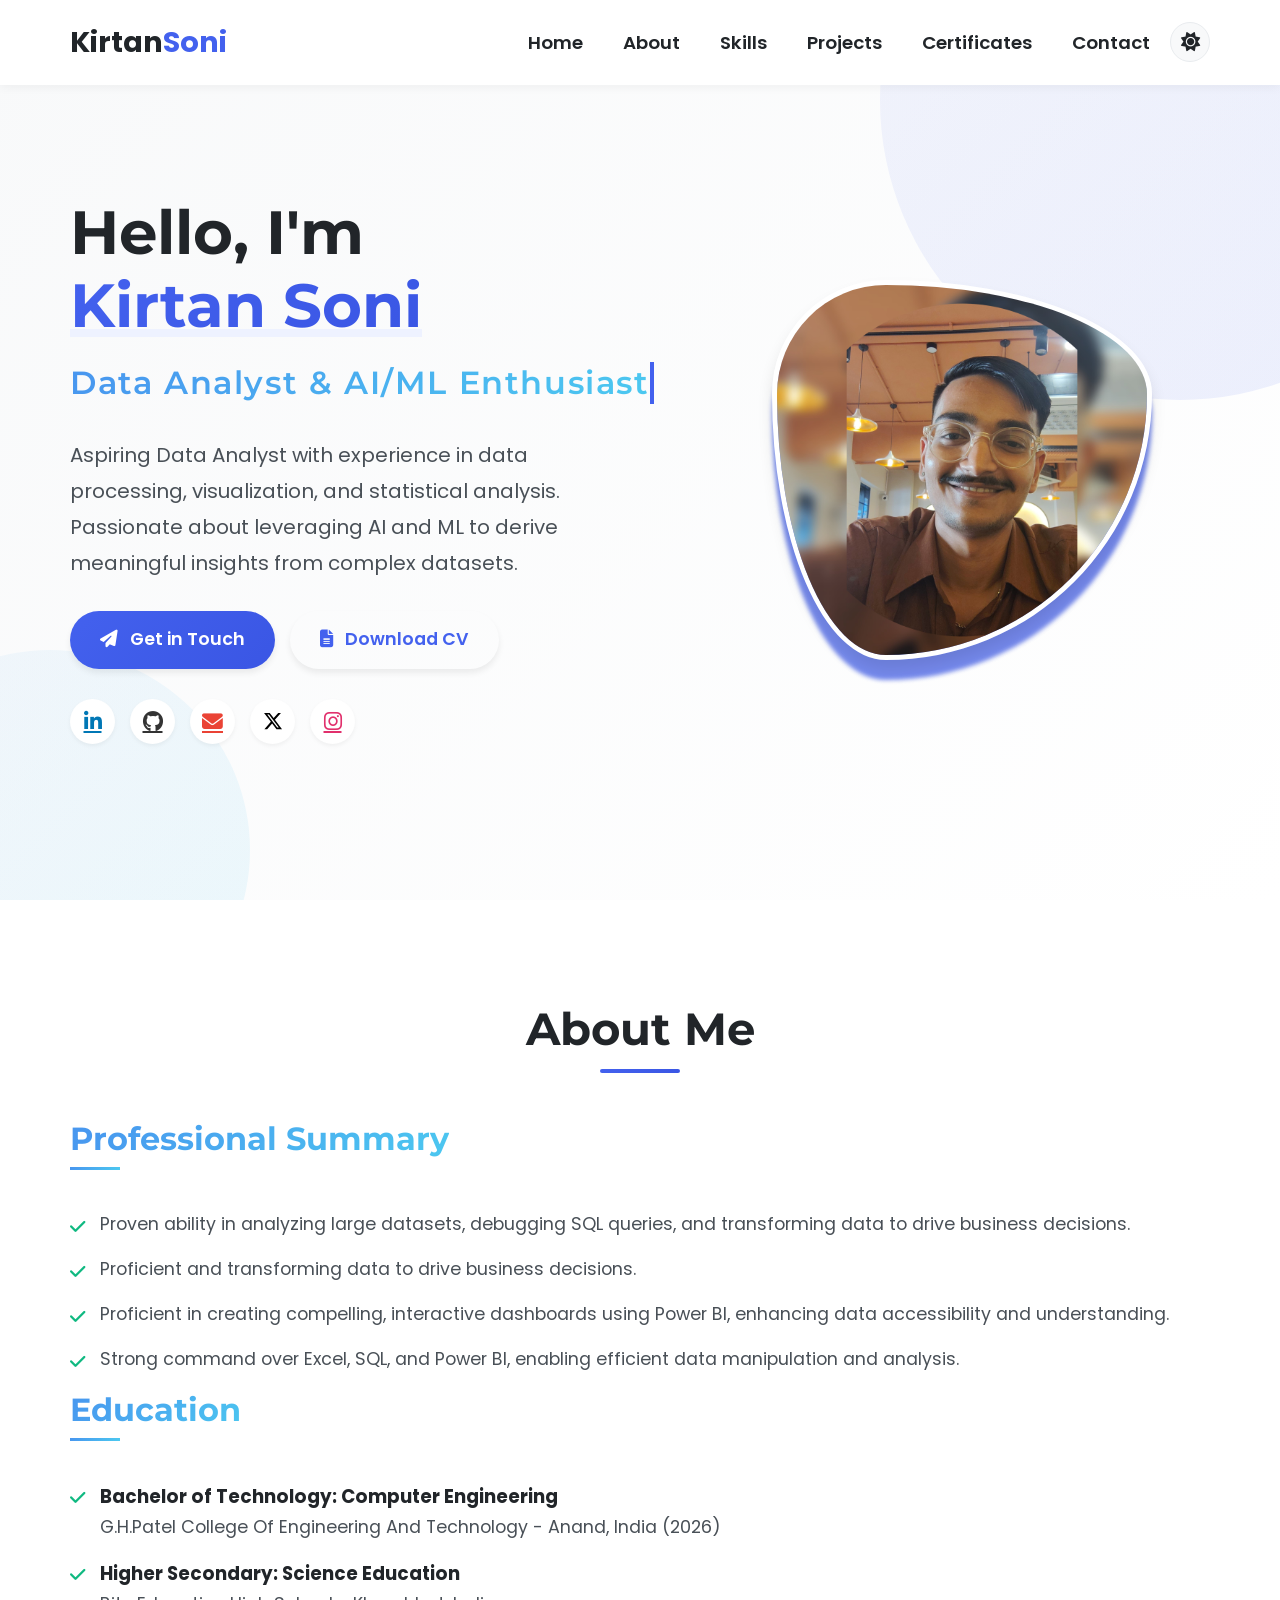
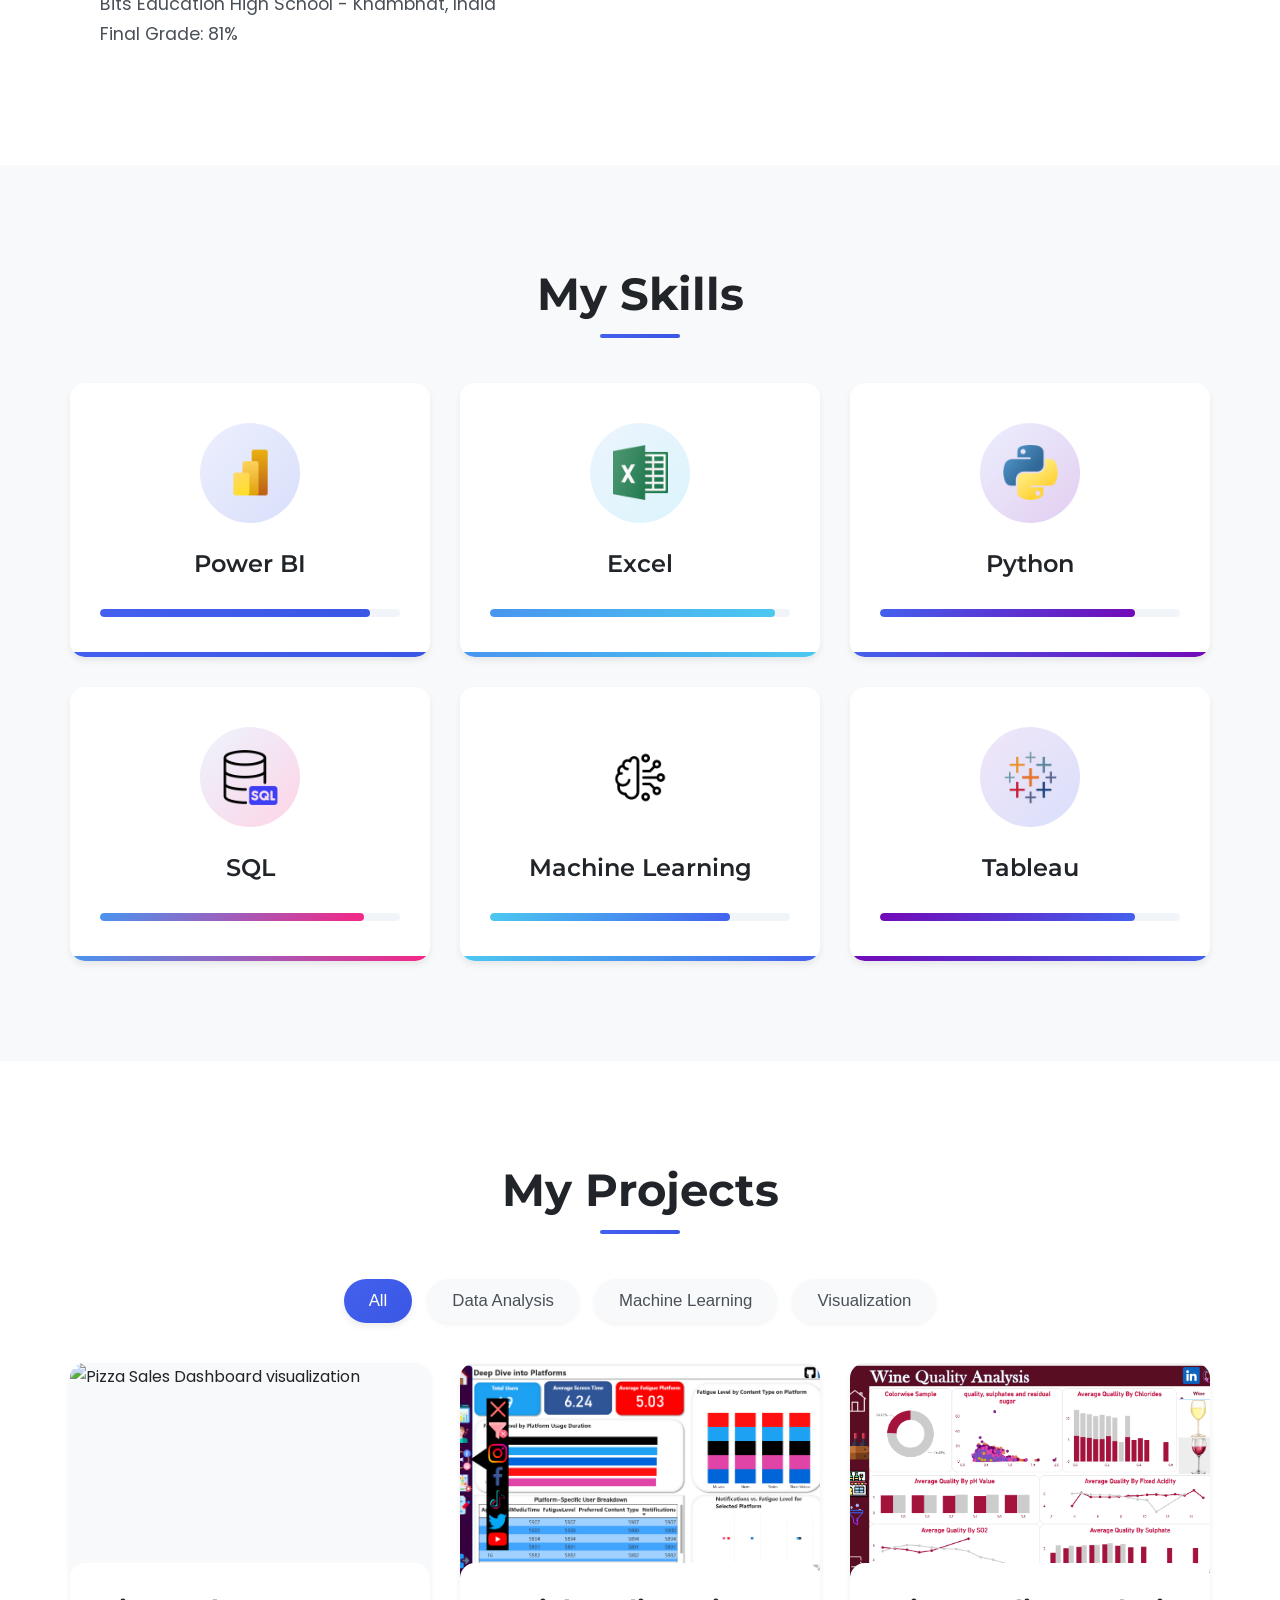
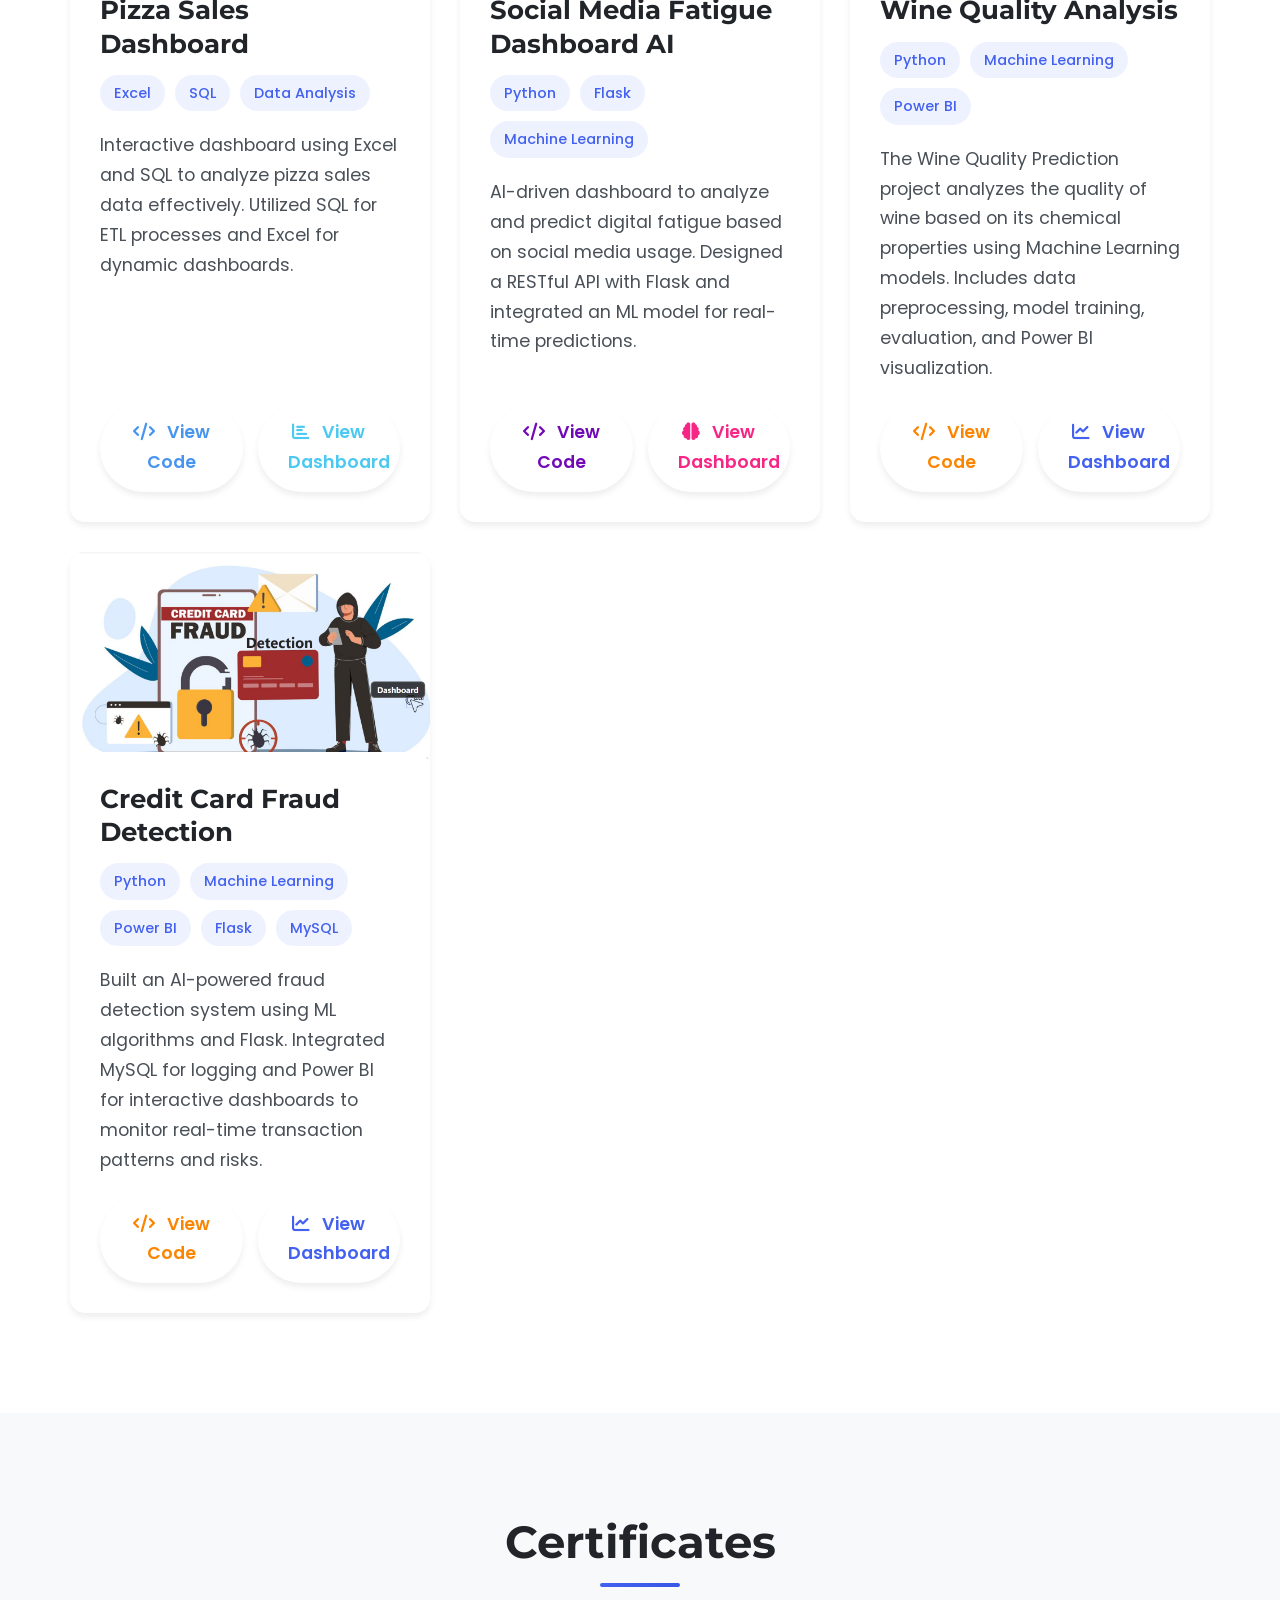
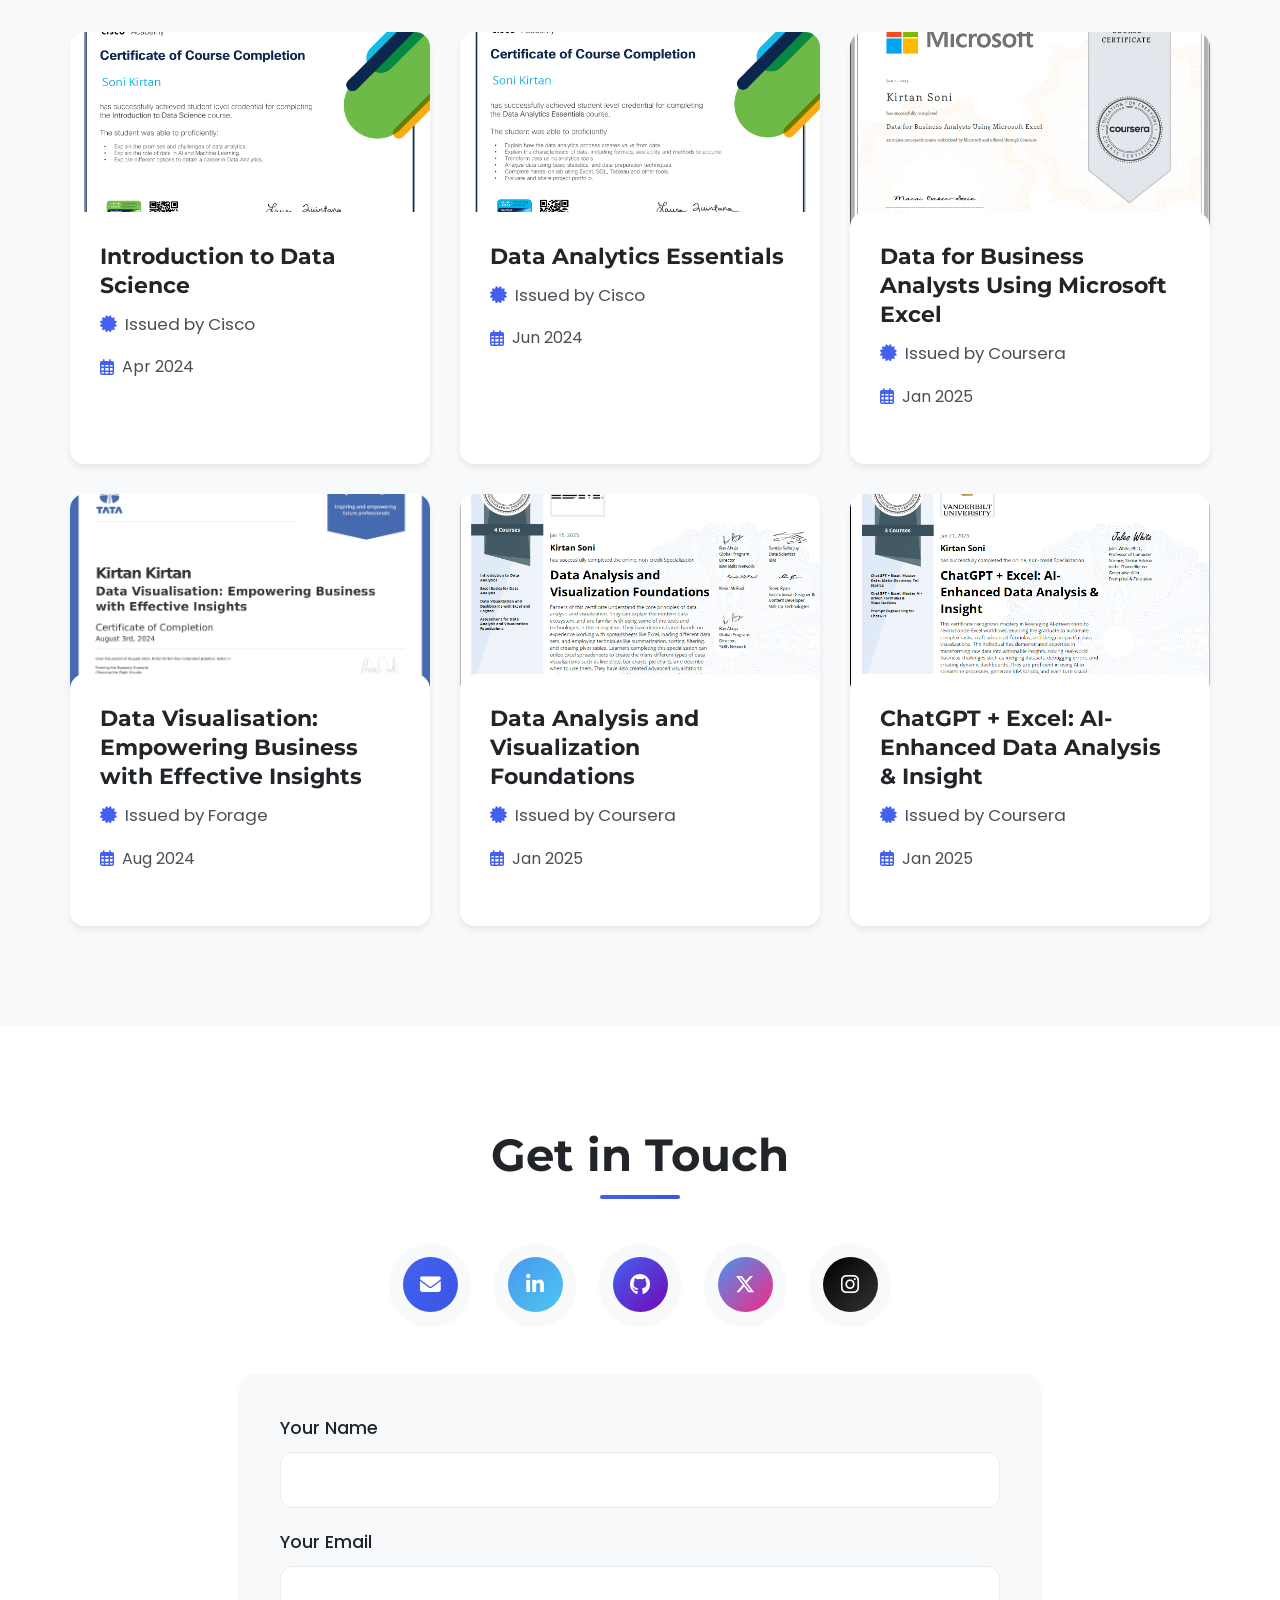
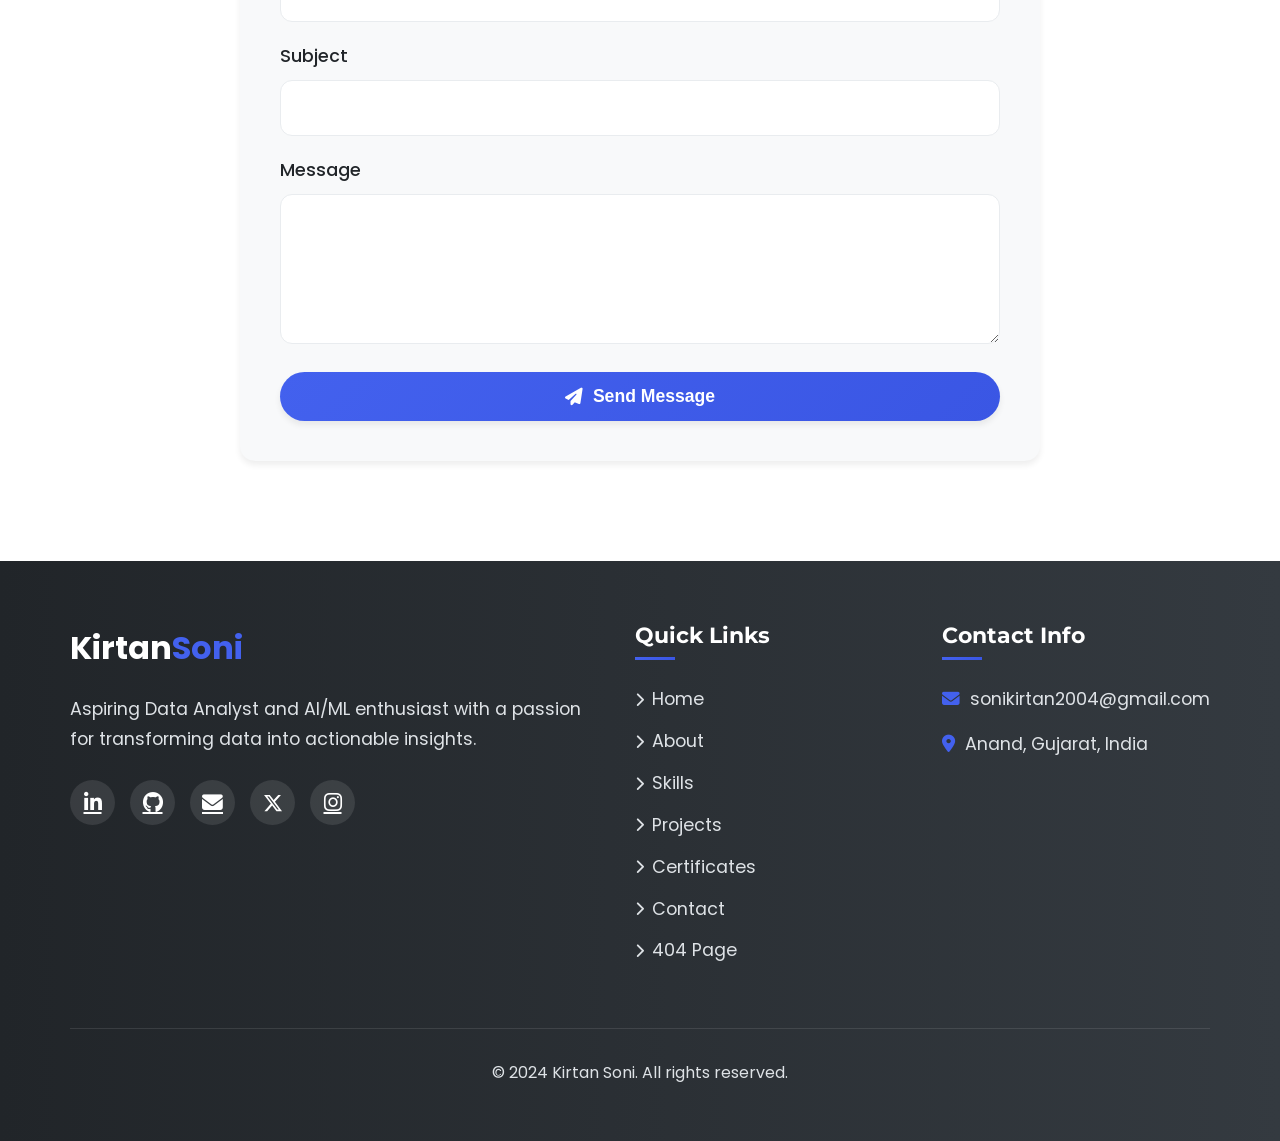
==== commit 5a7d0be8: "Update index.html" ====
--- a/index.html
+++ b/index.html
@@ -2,2732 +2,2731 @@
 <html lang="en" class="light-theme">
 
 <head>
-  <meta charset="UTF-8" />
-  <meta name="viewport" content="width=device-width, initial-scale=1.0" />
-  <title>Kirtan Soni - Data Analyst & AI/ML Enthusiast</title>
-  <meta name="description"
-    content="Portfolio of Kirtan Soni, a Data Analyst and AI/ML enthusiast with expertise in data processing, visualization, and statistical analysis.">
-  <!-- Google Fonts -->
-  <link rel="preconnect" href="https://fonts.googleapis.com">
-  <link rel="preconnect" href="https://fonts.gstatic.com" crossorigin>
-  <link
-    href="https://fonts.googleapis.com/css2?family=Poppins:wght@300;400;500;600;700&family=Montserrat:wght@400;500;600;700&display=swap"
-    rel="stylesheet">
-  <!-- Font Awesome for icons -->
-  <link rel="stylesheet" href="https://cdnjs.cloudflare.com/ajax/libs/font-awesome/6.4.0/css/all.min.css">
-  <!-- EmailJS SDK -->
-  <script type="text/javascript" src="https://cdn.jsdelivr.net/npm/@emailjs/browser@3/dist/email.min.js"></script>
-  <style>
-    /* Global Styles */
-    :root {
-      /* Light Theme Colors */
-      --bg-primary-light: #f8f9fa;
-      --bg-secondary-light: #ffffff;
-      --text-primary-light: #212529;
-      --text-secondary-light: #495057;
-      --border-color-light: #e9ecef;
-      --card-bg-light: #ffffff;
-      --navbar-bg-light: #ffffff;
-      --navbar-text-light: #212529;
-
-      /* Dark Theme Colors */
-      --bg-primary-dark: #121212;
-      --bg-secondary-dark: #1e1e1e;
-      --text-primary-dark: #f8f9fa;
-      --text-secondary-dark: #adb5bd;
-      --border-color-dark: #2d2d2d;
-      --card-bg-dark: #252525;
-      --navbar-bg-dark: #1e1e1e;
-      --navbar-text-dark: #f8f9fa;
-
-      /* Common Colors */
-      --accent-color: #4361ee;
-      --accent-hover: #3a56e4;
-      --accent-light: #eef2ff;
-      --card-hover-shadow: rgba(67, 97, 238, 0.15);
-      --success-color: #10b981;
-      --error-color: #ef4444;
-
-      /* Gradient Colors */
-      --gradient-1: linear-gradient(135deg, #4361ee, #3a56e4);
-      --gradient-2: linear-gradient(135deg, #4895ef, #4cc9f0);
-      --gradient-3: linear-gradient(135deg, #4361ee, #7209b7);
-      --gradient-4: linear-gradient(135deg, #4895ef, #f72585);
-      --gradient-5: linear-gradient(135deg, #4cc9f0, #4361ee);
-      --gradient-6: linear-gradient(135deg, #7209b7, #4361ee);
-
-      /* Button Colors */
-      --btn-blue: #4895ef;
-      --btn-purple: #7209b7;
-      --btn-pink: #f72585;
-      --btn-orange: #fb8500;
-      --btn-teal: #4cc9f0;
-      --btn-indigo: #4361ee;
-
-      /* Social Media Colors */
-      --x-color: #000000;
-      --instagram-color: #E1306C;
-      --linkedin-color: #0077b5;
-      --github-color: #333333;
-      --email-color: #ea4335;
-
-      /* Box Shadows */
-      --shadow-sm: 0 2px 4px rgba(0, 0, 0, 0.05);
-      --shadow-md: 0 4px 6px rgba(0, 0, 0, 0.07);
-      --shadow-lg: 0 10px 15px rgba(0, 0, 0, 0.1);
-      --shadow-hover: 0 15px 30px rgba(67, 97, 238, 0.15);
-
-      /* Navbar */
-      --navbar-shadow: 0 2px 10px rgba(0, 0, 0, 0.05);
-    }
-
-    /* Apply theme variables */
-    .light-theme {
-      --bg-primary: var(--bg-primary-light);
-      --bg-secondary: var(--bg-secondary-light);
-      --text-primary: var(--text-primary-light);
-      --text-secondary: var(--text-secondary-light);
-      --border-color: var(--border-color-light);
-      --card-bg: var(--card-bg-light);
-      --navbar-bg: var(--navbar-bg-light);
-      --navbar-text: var(--navbar-text-light);
-    }
-
-    .dark-theme {
-      --bg-primary: var(--bg-primary-dark);
-      --bg-secondary: var(--bg-secondary-dark);
-      --text-primary: var(--text-primary-dark);
-      --text-secondary: var(--text-secondary-dark);
-      --border-color: var(--border-color-dark);
-      --card-bg: var(--card-bg-dark);
-      --navbar-bg: var(--navbar-bg-dark);
-      --navbar-text: var(--navbar-text-dark);
-    }
-
-    * {
-      margin: 0;
-      padding: 0;
-      box-sizing: border-box;
-    }
-
-    body {
-      font-family: 'Poppins', sans-serif;
-      line-height: 1.7;
-      background-color: var(--bg-primary);
-      color: var(--text-primary);
-      overflow-x: hidden;
-      transition: background-color 0.3s ease, color 0.3s ease;
-    }
-
-    h1,
-    h2,
-    h3,
-    h4,
-    h5,
-    h6 {
-      font-family: 'Montserrat', sans-serif;
-      font-weight: 700;
-      line-height: 1.3;
-    }
-
-    .container {
-      max-width: 1200px;
-      margin: 0 auto;
-      padding: 0 30px;
-    }
-
-    section {
-      padding: 100px 0;
-      position: relative;
-      opacity: 0;
-      transform: translateY(30px);
-      transition: opacity 0.8s ease, transform 0.8s ease;
-    }
-
-    section.animate {
-      opacity: 1;
-      transform: translateY(0);
-    }
-
-    .section-title {
-      font-size: 2.8rem;
-      margin-bottom: 60px;
-      text-align: center;
-      position: relative;
-      color: var(--text-primary);
-    }
-
-    .section-title::after {
-      content: '';
-      position: absolute;
-      width: 80px;
-      height: 4px;
-      background: var(--gradient-1);
-      bottom: -15px;
-      left: 50%;
-      transform: translateX(-50%);
-      border-radius: 2px;
-    }
-
-    p {
-      color: var(--text-secondary);
-      font-size: 1.1rem;
-      margin-bottom: 1.5rem;
-    }
-
-    /* Theme Toggle */
-    .theme-toggle {
-      display: flex;
-      align-items: center;
-      justify-content: center;
-      width: 40px;
-      height: 40px;
-      border-radius: 50%;
-      background: var(--bg-primary);
-      color: var(--text-primary);
-      font-size: 1.2rem;
-      cursor: pointer;
-      transition: all 0.3s;
-      border: 1px solid var(--border-color);
-      margin-left: 20px;
-    }
-
-    .theme-toggle:hover {
-      background: var(--accent-light);
-      color: var(--accent-color);
-    }
-
-    /* Navigation - Updated with white background */
-    nav {
-      background: var(--navbar-bg);
-      padding: 18px 0;
-      position: fixed;
-      width: 100%;
-      top: 0;
-      z-index: 1000;
-      box-shadow: var(--navbar-shadow);
-      transition: all 0.3s ease;
-      transform: translateY(0);
-    }
-
-    nav.scrolled {
-      padding: 15px 0;
-      box-shadow: var(--shadow-md);
-    }
-
-    nav.hidden {
-      transform: translateY(-100%);
-    }
-
-    nav .container {
-      display: flex;
-      justify-content: space-between;
-      align-items: center;
-    }
-
-    .nav-right {
-      display: flex;
-      align-items: center;
-    }
-
-    .logo {
-      font-size: 1.8rem;
-      font-weight: 700;
-      color: var(--text-primary);
-      text-decoration: none;
-      display: flex;
-      align-items: center;
-    }
-
-    .logo span {
-      color: var(--accent-color);
-    }
-
-    nav ul {
-      display: flex;
-      list-style: none;
-      gap: 40px;
-      margin: 0;
-      padding: 0;
-    }
-
-    nav ul li a {
-      text-decoration: none;
-      color: var(--navbar-text);
-      font-weight: 600;
-      font-size: 1.15rem;
-      transition: all 0.3s;
-      position: relative;
-      padding: 5px 0;
-    }
-
-    nav ul li a::after {
-      content: '';
-      position: absolute;
-      width: 0;
-      height: 2px;
-      bottom: 0;
-      left: 0;
-      background: var(--accent-color);
-      transition: width 0.3s ease;
-    }
-
-    nav ul li a:hover {
-      color: var(--accent-color);
-    }
-
-    nav ul li a:hover::after {
-      width: 100%;
-    }
-
-    .mobile-menu-btn {
-      display: none;
-      background: none;
-      border: none;
-      font-size: 1.8rem;
-      color: var(--text-primary);
-      cursor: pointer;
-    }
-
-    /* Mobile Navigation Menu */
-    .mobile-nav {
-      position: fixed;
-      top: 0;
-      left: 0;
-      width: 100%;
-      height: 100vh;
-      background: var(--bg-secondary);
-      z-index: 1001;
-      display: flex;
-      flex-direction: column;
-      justify-content: center;
-      align-items: center;
-      transform: translateY(-100%);
-      transition: transform 0.4s ease;
-    }
-
-    .mobile-nav.active {
-      transform: translateY(0);
-    }
-
-    .mobile-nav ul {
-      list-style: none;
-      padding: 0;
-      margin: 0;
-      text-align: center;
-    }
-
-    .mobile-nav ul li {
-      margin: 20px 0;
-    }
-
-    .mobile-nav ul li a {
-      text-decoration: none;
-      color: var(--text-primary);
-      font-size: 1.5rem;
-      font-weight: 600;
-      transition: color 0.3s;
-    }
-
-    .mobile-nav ul li a:hover {
-      color: var(--accent-color);
-    }
-
-    .close-menu {
-      position: absolute;
-      top: 30px;
-      right: 30px;
-      background: none;
-      border: none;
-      font-size: 2rem;
-      color: var(--text-primary);
-      cursor: pointer;
-    }
-
-    /* Hero Section - Improved Responsiveness */
-    #home {
-      min-height: 100vh;
-      display: flex;
-      align-items: center;
-      padding-top: 80px;
-      padding-bottom: 40px;
-      background: linear-gradient(135deg, var(--bg-primary) 0%, var(--bg-secondary) 100%);
-      position: relative;
-      overflow: hidden;
-    }
-
-    #home::before {
-      content: '';
-      position: absolute;
-      width: 600px;
-      height: 600px;
-      border-radius: 50%;
-      background: linear-gradient(135deg, rgba(67, 97, 238, 0.05) 0%, rgba(67, 97, 238, 0.1) 100%);
-      top: -200px;
-      right: -200px;
-      z-index: 0;
-      animation: pulse 8s infinite alternate;
-    }
-
-    #home::after {
-      content: '';
-      position: absolute;
-      width: 400px;
-      height: 400px;
-      border-radius: 50%;
-      background: linear-gradient(135deg, rgba(72, 149, 239, 0.05) 0%, rgba(76, 201, 240, 0.1) 100%);
-      bottom: -150px;
-      left: -150px;
-      z-index: 0;
-      animation: pulse 8s infinite alternate-reverse;
-    }
-
-    @keyframes pulse {
-      0% {
-        transform: scale(1);
-        opacity: 0.5;
-      }
-
-      50% {
-        transform: scale(1.05);
-        opacity: 0.7;
-      }
-
-      100% {
-        transform: scale(1);
-        opacity: 0.5;
-      }
-    }
-
-    .hero-content {
-      display: grid;
-      grid-template-columns: 1fr 1fr;
-      gap: 60px;
-      align-items: center;
-      position: relative;
-      z-index: 1;
-      width: 100%;
-    }
-
-    .hero-text {
-      animation: fadeInLeft 1s ease-out;
-    }
-
-    .hero-text h1 {
-      font-size: 3.8rem;
-      margin-bottom: 20px;
-      line-height: 1.2;
-    }
-
-    .hero-text h1 span {
-      background: var(--gradient-1);
-      -webkit-background-clip: text;
-      background-clip: text;
-      color: transparent;
-      position: relative;
-      display: inline-block;
-    }
-
-    .hero-text h1 span::after {
-      content: '';
-      position: absolute;
-      width: 100%;
-      height: 8px;
-      background-color: var(--accent-light);
-      bottom: 5px;
-      left: 0;
-      z-index: -1;
-    }
-
-    .hero-text h2 {
-      font-size: 2rem;
-      background: var(--gradient-2);
-      -webkit-background-clip: text;
-      background-clip: text;
-      color: transparent;
-      margin-bottom: 25px;
-      font-weight: 600;
-      display: inline-block;
-    }
-
-    .typewriter {
-      overflow: hidden;
-      border-right: 0.15em solid var(--accent-color);
-      white-space: nowrap;
-      margin: 0;
-      letter-spacing: 0.05em;
-      animation: typing 3.5s steps(40, end), blink-caret 0.75s step-end infinite;
-    }
-
-    @keyframes typing {
-      from {
-        width: 0
-      }
-
-      to {
-        width: 100%
-      }
-    }
-
-    @keyframes blink-caret {
-
-      from,
-      to {
-        border-color: transparent
-      }
-
-      50% {
-        border-color: var(--accent-color)
-      }
-    }
-
-    .hero-text p {
-      font-size: 1.25rem;
-      margin-bottom: 30px;
-      max-width: 500px;
-      line-height: 1.8;
-    }
-
-    .hero-image {
-      position: relative;
-      animation: fadeInRight 1s ease-out;
-      display: flex;
-      justify-content: center;
-    }
-
-    .profile-img {
-      width: 380px;
-      height: 380px;
-      border-radius: 30% 70% 70% 30% / 30% 30% 70% 70%;
-      object-fit: cover;
-      border: 5px solid var(--bg-secondary);
-      box-shadow: var(--shadow-lg);
-      animation: morphing 10s ease-in-out infinite;
-      transition: all 0.5s;
-      position: relative;
-      z-index: 2;
-    }
-
-    @keyframes morphing {
-      0% {
-        border-radius: 30% 70% 70% 30% / 30% 30% 70% 70%;
-      }
-
-      25% {
-        border-radius: 58% 42% 75% 25% / 76% 46% 54% 24%;
-      }
-
-      50% {
-        border-radius: 50% 50% 33% 67% / 55% 27% 73% 45%;
-      }
-
-      75% {
-        border-radius: 33% 67% 58% 42% / 63% 68% 32% 37%;
-      }
-
-      100% {
-        border-radius: 30% 70% 70% 30% / 30% 30% 70% 70%;
-      }
-    }
-
-    .hero-image::before {
-      content: '';
-      position: absolute;
-      width: 380px;
-      height: 380px;
-      background: var(--gradient-1);
-      border-radius: 30% 70% 70% 30% / 30% 30% 70% 70%;
-      top: 20px;
-      left: 50%;
-      transform: translateX(-50%);
-      z-index: 1;
-      animation: morphing 10s ease-in-out infinite;
-      filter: blur(2px);
-      opacity: 0.7;
-    }
-
-    .social-links {
-      display: flex;
-      gap: 15px;
-      margin-top: 30px;
-      flex-wrap: wrap;
-    }
-
-    .social-links a {
-      display: flex;
-      align-items: center;
-      justify-content: center;
-      width: 45px;
-      height: 45px;
-      border-radius: 50%;
-      background: var(--bg-secondary);
-      color: var(--accent-color);
-      font-size: 1.3rem;
-      transition: all 0.3s;
-      box-shadow: var(--shadow-sm);
-    }
-
-    .social-links a:nth-child(1) {
-      color: var(--linkedin-color);
-      /* LinkedIn color */
-    }
-
-    .social-links a:nth-child(2) {
-      color: var(--github-color);
-      /* GitHub color */
-    }
-
-    .social-links a:nth-child(3) {
-      color: var(--email-color);
-      /* Email/Gmail color */
-    }
-
-    .social-links a:nth-child(4) {
-      color: var(--x-color);
-      /* X color */
-    }
-
-    .social-links a:nth-child(5) {
-      color: var(--instagram-color);
-      /* Instagram color */
-    }
-
-    .social-links a:hover {
-      transform: translateY(-5px);
-      box-shadow: var(--shadow-md);
-      color: white;
-    }
-
-    .social-links a:nth-child(1):hover {
-      background: var(--linkedin-color);
-      /* LinkedIn color */
-    }
-
-    .social-links a:nth-child(2):hover {
-      background: var(--github-color);
-      /* GitHub color */
-    }
-
-    .social-links a:nth-child(3):hover {
-      background: var(--email-color);
-      /* Email/Gmail color */
-    }
-
-    .social-links a:nth-child(4):hover {
-      background: var(--x-color);
-      /* X color */
-    }
-
-    .social-links a:nth-child(5):hover {
-      background: var(--instagram-color);
-      /* Instagram color */
-    }
-
-    /* X Logo */
-    .x-logo {
-      width: 20px;
-      height: 20px;
-      fill: currentColor;
-    }
-
-    /* Button Styles - Enhanced & Professional */
-    .btn {
-      display: inline-block;
-      padding: 14px 30px;
-      color: white;
-      border-radius: 50px;
-      font-weight: 600;
-      text-decoration: none;
-      transition: all 0.3s;
-      border: none;
-      font-size: 1.1rem;
-      box-shadow: var(--shadow-md);
-      position: relative;
-      overflow: hidden;
-      z-index: 1;
-      text-align: center;
-    }
-
-    .btn::before {
-      content: '';
-      position: absolute;
-      top: 0;
-      left: 0;
-      width: 0%;
-      height: 100%;
-      background: rgba(255, 255, 255, 0.2);
-      transition: all 0.3s;
-      z-index: -1;
-    }
-
-    .btn:hover {
-      transform: translateY(-3px);
-      box-shadow: var(--shadow-lg);
-    }
-
-    .btn:hover::before {
-      width: 100%;
-    }
-
-    /* Primary Button Variations */
-    .btn-primary {
-      background: var(--gradient-1);
-    }
-
-    .btn-blue {
-      background: var(--gradient-2);
-    }
-
-    .btn-pink {
-      background: var(--gradient-3);
-    }
-
-    .btn-orange {
-      background: var(--gradient-4);
-    }
-
-    .btn-teal {
-      background: var(--gradient-5);
-    }
-
-    .btn-purple {
-      background: var(--gradient-6);
-    }
-
-    /* Outline Button Variations */
-    .btn-outline {
-      background: transparent;
-      border: 2px solid;
-      box-shadow: none;
-    }
-
-    .btn-outline-primary {
-      color: var(--btn-indigo);
-      border-color: var(--btn-indigo);
-    }
-
-    .btn-outline-blue {
-      color: var(--btn-blue);
-      border-color: var(--btn-blue);
-    }
-
-    .btn-outline-pink {
-      color: var(--btn-pink);
-      border-color: var(--btn-pink);
-    }
-
-    .btn-outline-orange {
-      color: var(--btn-orange);
-      border-color: var(--btn-orange);
-    }
-
-    .btn-outline-teal {
-      color: var(--btn-teal);
-      border-color: var(--btn-teal);
-    }
-
-    .btn-outline-purple {
-      color: var(--btn-purple);
-      border-color: var(--btn-purple);
-    }
-
-    /* Hover states for outline buttons */
-    .btn-outline-primary:hover {
-      background: var(--gradient-1);
-      color: white;
-      border-color: transparent;
-    }
-
-    .btn-outline-blue:hover {
-      background: var(--gradient-2);
-      color: white;
-      border-color: transparent;
-    }
-
-    .btn-outline-pink:hover {
-      background: var(--gradient-3);
-      color: white;
-      border-color: transparent;
-    }
-
-    .btn-outline-orange:hover {
-      background: var(--gradient-4);
-      color: white;
-      border-color: transparent;
-    }
-
-    .btn-outline-teal:hover {
-      background: var(--gradient-5);
-      color: white;
-      border-color: transparent;
-    }
-
-    .btn-outline-purple:hover {
-      background: var(--gradient-6);
-      color: white;
-      border-color: transparent;
-    }
-
-    .btn i {
-      margin-right: 8px;
-    }
-
-    .cta-buttons {
-      display: flex;
-      gap: 15px;
-      flex-wrap: wrap;
-    }
-
-    /* About Section */
-    #about {
-      background-color: var(--bg-secondary);
-      position: relative;
-      overflow: hidden;
-    }
-
-    #about::before {
-      content: '';
-      position: absolute;
-      top: -80px;
-      left: 0;
-      width: 100%;
-      height: 80px;
-      background: linear-gradient(to bottom right, transparent 49%, var(--bg-secondary) 50%);
-    }
-
-    .about-content {
-      display: grid;
-      grid-template-columns: 1fr;
-      gap: 50px;
-      align-items: center;
-    }
-
-    .about-text h3 {
-      font-size: 2rem;
-      background: var(--gradient-2);
-      -webkit-background-clip: text;
-      background-clip: text;
-      color: transparent;
-      margin-bottom: 20px;
-      position: relative;
-      display: inline-block;
-      padding-bottom: 10px;
-    }
-
-    .about-text h3::after {
-      content: '';
-      position: absolute;
-      width: 50px;
-      height: 3px;
-      background: var(--gradient-2);
-      bottom: 0;
-      left: 0;
-    }
-
-    .about-text ul {
-      list-style: none;
-      margin-top: 20px;
-    }
-
-    .about-text li {
-      margin-bottom: 15px;
-      padding-left: 30px;
-      position: relative;
-      color: var(--text-secondary);
-      font-size: 1.1rem;
-      transition: transform 0.3s ease;
-    }
-
-    .about-text li:hover {
-      transform: translateX(5px);
-    }
-
-    .about-text li strong {
-      font-size: 1.15rem;
-      color: var(--text-primary);
-    }
-
-    .about-text li::before {
-      content: '\f00c';
-      font-family: 'Font Awesome 5 Free';
-      font-weight: 900;
-      position: absolute;
-      left: 0;
-      top: 2px;
-      color: var(--success-color);
-    }
-
-    /* Skills Section - Professional & Enhanced */
-    #skills {
-      background-color: var(--bg-primary);
-      position: relative;
-    }
-
-    .skills-container {
-      display: grid;
-      grid-template-columns: repeat(auto-fill, minmax(280px, 1fr));
-      gap: 30px;
-    }
-
-    .skill-card {
-      background: var(--bg-secondary);
-      border-radius: 15px;
-      padding: 40px 30px;
-      text-align: center;
-      box-shadow: var(--shadow-md);
-      transition: all 0.5s;
-      border: none;
-      position: relative;
-      overflow: hidden;
-      display: flex;
-      flex-direction: column;
-      align-items: center;
-      justify-content: center;
-      height: 100%;
-      z-index: 1;
-    }
-
-    .skill-card::before {
-      content: '';
-      position: absolute;
-      width: 100%;
-      height: 100%;
-      background: var(--bg-secondary);
-      top: 0;
-      left: 0;
-      z-index: -1;
-    }
-
-    .skill-card::after {
-      content: '';
-      position: absolute;
-      width: 100%;
-      height: 5px;
-      bottom: 0;
-      left: 0;
-      z-index: 0;
-      transition: height 0.5s ease;
-    }
-
-    .skill-card:nth-child(1)::after {
-      background: var(--gradient-1);
-    }
-
-    .skill-card:nth-child(2)::after {
-      background: var(--gradient-2);
-    }
-
-    .skill-card:nth-child(3)::after {
-      background: var(--gradient-3);
-    }
-
-    .skill-card:nth-child(4)::after {
-      background: var(--gradient-4);
-    }
-
-    .skill-card:nth-child(5)::after {
-      background: var(--gradient-5);
-    }
-
-    .skill-card:nth-child(6)::after {
-      background: var(--gradient-6);
-    }
-
-    .skill-card:hover {
-      transform: translateY(-15px);
-      box-shadow: var(--shadow-hover);
-    }
-
-    .skill-card:hover::after {
-      height: 100%;
-      opacity: 0.05;
-    }
-
-    .skill-icon {
-      width: 100px;
-      height: 100px;
-      margin: 0 auto 25px;
-      display: flex;
-      align-items: center;
-      justify-content: center;
-      border-radius: 50%;
-      transition: all 0.5s;
-      position: relative;
-      z-index: 1;
-    }
-
-    .skill-card:nth-child(1) .skill-icon {
-      background: linear-gradient(135deg, rgba(67, 97, 238, 0.1), rgba(67, 97, 238, 0.2));
-    }
-
-    .skill-card:nth-child(2) .skill-icon {
-      background: linear-gradient(135deg, rgba(72, 149, 239, 0.1), rgba(76, 201, 240, 0.2));
-    }
-
-    .skill-card:nth-child(3) .skill-icon {
-      background: linear-gradient(135deg, rgba(67, 97, 238, 0.1), rgba(114, 9, 183, 0.2));
-    }
-
-    .skill-card:nth-child(4) .skill-icon {
-      background: linear-gradient(135deg, rgba(72, 149, 239, 0.1), rgba(247, 37, 133, 0.2));
-    }
-
-    .skill-card:nth-child(5) .skill-icon {
-      background: linear-gradient(135deg, rgba(76, 201, 240, 0.1), rgba(67, 97, 238, 0.2));
-    }
-
-    .skill-card:nth-child(6) .skill-icon {
-      background: linear-gradient(135deg, rgba(114, 9, 183, 0.1), rgba(67, 97, 238, 0.2));
-    }
-
-    .skill-card:hover .skill-icon {
-      transform: scale(1.1);
-    }
-
-    .skill-icon img {
-      width: 55px;
-      height: 55px;
-      object-fit: contain;
-      transition: all 0.5s;
-    }
-
-    .skill-card:hover .skill-icon img {
-      transform: scale(1.1);
-    }
-
-    .skill-title {
-      font-size: 1.5rem;
-      font-weight: 600;
-      margin-bottom: 15px;
-      color: var(--text-primary);
-      transition: all 0.3s;
-    }
-
-    .skill-card:hover .skill-title {
-      transform: translateY(-5px);
-    }
-
-    .skill-card:nth-child(1):hover .skill-title {
-      color: #4361ee;
-    }
-
-    .skill-card:nth-child(2):hover .skill-title {
-      color: #4895ef;
-    }
-
-    .skill-card:nth-child(3):hover .skill-title {
-      color: #7209b7;
-    }
-
-    .skill-card:nth-child(4):hover .skill-title {
-      color: #f72585;
-    }
-
-    .skill-card:nth-child(5):hover .skill-title {
-      color: #4cc9f0;
-    }
-
-    .skill-card:nth-child(6):hover .skill-title {
-      color: #7209b7;
-    }
-
-    .skill-level {
-      width: 100%;
-      height: 8px;
-      background-color: #f1f5f9;
-      border-radius: 10px;
-      margin-top: 15px;
-      position: relative;
-      overflow: hidden;
-    }
-
-    .skill-progress {
-      position: absolute;
-      top: 0;
-      left: 0;
-      height: 100%;
-      border-radius: 10px;
-      width: 0;
-      transition: width 1.5s ease-in-out;
-    }
-
-    .skill-card:nth-child(1) .skill-progress {
-      background: var(--gradient-1);
-    }
-
-    .skill-card:nth-child(2) .skill-progress {
-      background: var(--gradient-2);
-    }
-
-    .skill-card:nth-child(3) .skill-progress {
-      background: var(--gradient-3);
-    }
-
-    .skill-card:nth-child(4) .skill-progress {
-      background: var(--gradient-4);
-    }
-
-    .skill-card:nth-child(5) .skill-progress {
-      background: var(--gradient-5);
-    }
-
-    .skill-card:nth-child(6) .skill-progress {
-      background: var(--gradient-6);
-    }
-
-    /* Projects Section */
-    #projects {
-      background-color: var(--bg-secondary);
-      position: relative;
-    }
-
-    .projects-filter {
-      display: flex;
-      justify-content: center;
-      flex-wrap: wrap;
-      gap: 15px;
-      margin-bottom: 40px;
-    }
-
-    .filter-btn {
-      padding: 12px 25px;
-      background: var(--bg-primary);
-      border: none;
-      border-radius: 30px;
-      font-size: 1.05rem;
-      font-weight: 500;
-      color: var(--text-secondary);
-      cursor: pointer;
-      transition: all 0.3s;
-      box-shadow: var(--shadow-sm);
-    }
-
-    .filter-btn.active,
-    .filter-btn:hover {
-      background: var(--gradient-1);
-      color: white;
-      box-shadow: var(--shadow-md);
-    }
-
-    .projects-grid {
-      display: grid;
-      grid-template-columns: repeat(auto-fill, minmax(350px, 1fr));
-      gap: 30px;
-    }
-
-    .project-card {
-      background: var(--bg-primary);
-      border-radius: 15px;
-      overflow: hidden;
-      box-shadow: var(--shadow-md);
-      transition: all 0.5s;
-      height: 100%;
-      display: flex;
-      flex-direction: column;
-      position: relative;
-      border: none;
-    }
-
-    .project-card:hover {
-      transform: translateY(-15px);
-      box-shadow: var(--shadow-hover);
-    }
-
-    .project-img-container {
-      overflow: hidden;
-      position: relative;
-      height: 220px;
-    }
-
-    .project-img {
-      width: 100%;
-      height: 100%;
-      object-fit: cover;
-      transition: transform 0.8s;
-    }
-
-    .project-card:hover .project-img {
-      transform: scale(1.1);
-    }
-
-    .project-overlay {
-      position: absolute;
-      top: 0;
-      left: 0;
-      width: 100%;
-      height: 100%;
-      background: linear-gradient(to bottom, transparent, rgba(0, 0, 0, 0.7));
-      opacity: 0;
-      transition: opacity 0.5s;
-    }
-
-    .project-card:hover .project-overlay {
-      opacity: 1;
-    }
-
-    .project-content {
-      padding: 30px;
-      flex-grow: 1;
-      display: flex;
-      flex-direction: column;
-      position: relative;
-      z-index: 1;
-      background: var(--bg-secondary);
-      border-radius: 15px 15px 0 0;
-      margin-top: -20px;
-    }
-
-    .project-title {
-      font-size: 1.6rem;
-      margin-bottom: 15px;
-      color: var(--text-primary);
-      transition: color 0.3s;
-    }
-
-    .project-card:hover .project-title {
-      color: var(--accent-color);
-    }
-
-    .project-description {
-      color: var(--text-secondary);
-      margin-bottom: 20px;
-      flex-grow: 1;
-      font-size: 1.1rem;
-    }
-
-    .project-tags {
-      display: flex;
-      flex-wrap: wrap;
-      gap: 10px;
-      margin-bottom: 20px;
-    }
-
-    .project-tag {
-      padding: 6px 14px;
-      background: var(--accent-light);
-      color: var(--accent-color);
-      border-radius: 20px;
-      font-size: 0.9rem;
-      font-weight: 500;
-      transition: all 0.3s;
-    }
-
-    .project-card:hover .project-tag {
-      background: var(--accent-color);
-      color: white;
-      transform: translateY(-3px);
-    }
-
-    .project-links {
-      display: flex;
-      gap: 15px;
-    }
-
-    .project-links .btn {
-      flex: 1;
-    }
-
-    /* Certificates Section */
-    #certificates {
-      background-color: var(--bg-primary);
-    }
-
-    .certificates-grid {
-      display: grid;
-      grid-template-columns: repeat(auto-fill, minmax(350px, 1fr));
-      gap: 30px;
-    }
-
-    .certificate-card {
-      background: var(--bg-secondary);
-      border-radius: 15px;
-      overflow: hidden;
-      box-shadow: var(--shadow-md);
-      transition: all 0.5s;
-      height: 100%;
-      display: flex;
-      flex-direction: column;
-      border: none;
-    }
-
-    .certificate-card:hover {
-      transform: translateY(-15px);
-      box-shadow: var(--shadow-hover);
-    }
-
-    .certificate-img-container {
-      overflow: hidden;
-      position: relative;
-      height: 200px;
-    }
-
-    .certificate-img {
-      width: 100%;
-      height: 100%;
-      object-fit: cover;
-      transition: transform 0.8s;
-    }
-
-    .certificate-card:hover .certificate-img {
-      transform: scale(1.1);
-    }
-
-    .certificate-content {
-      padding: 30px;
-      flex-grow: 1;
-      display: flex;
-      flex-direction: column;
-      position: relative;
-      background: var(--bg-secondary);
-      border-radius: 15px 15px 0 0;
-      margin-top: -20px;
-    }
-
-    .certificate-title {
-      font-size: 1.4rem;
-      margin-bottom: 10px;
-      color: var(--text-primary);
-      transition: color 0.3s;
-    }
-
-    .certificate-card:hover .certificate-title {
-      color: var(--accent-color);
-    }
-
-    .certificate-issuer {
-      color: var(--text-secondary);
-      font-size: 1.05rem;
-      display: flex;
-      align-items: center;
-      margin-bottom: 15px;
-    }
-
-    .certificate-issuer i {
-      margin-right: 8px;
-      color: var(--accent-color);
-    }
-
-    .certificate-date {
-      color: var(--text-secondary);
-      font-size: 1rem;
-      display: flex;
-      align-items: center;
-    }
-
-    .certificate-date i {
-      margin-right: 8px;
-      color: var(--accent-color);
-    }
-
-    /* Contact Section */
-    #contact {
-      background-color: var(--bg-secondary);
-      position: relative;
-    }
-
-    .contact-container {
-      display: flex;
-      flex-direction: column;
-      gap: 50px;
-      align-items: center;
-    }
-
-    .contact-info {
-      display: flex;
-      flex-wrap: wrap;
-      gap: 25px;
-      justify-content: center;
-      width: 100%;
-      max-width: 600px;
-      margin: 0 auto;
-    }
-
-    .contact-item {
-      display: flex;
-      align-items: center;
-      justify-content: center;
-      width: 80px;
-      height: 80px;
-      border-radius: 50%;
-      background: var(--bg-primary);
-      transition: transform 0.3s;
-      box-shadow: var(--shadow-sm);
-      position: relative;
-      text-decoration: none;
-    }
-
-    .contact-item:hover {
-      transform: translateY(-10px);
-      box-shadow: var(--shadow-md);
-    }
-
-    .contact-item:nth-child(1):hover {
-      background: linear-gradient(135deg, rgba(67, 97, 238, 0.05), rgba(67, 97, 238, 0.1));
-    }
-
-    .contact-item:nth-child(2):hover {
-      background: linear-gradient(135deg, rgba(72, 149, 239, 0.05), rgba(76, 201, 240, 0.1));
-    }
-
-    .contact-item:nth-child(3):hover {
-      background: linear-gradient(135deg, rgba(67, 97, 238, 0.05), rgba(114, 9, 183, 0.1));
-    }
-
-    .contact-item:nth-child(4):hover {
-      background: linear-gradient(135deg, rgba(72, 149, 239, 0.05), rgba(247, 37, 133, 0.1));
-    }
-
-    .contact-item:nth-child(5):hover {
-      background: linear-gradient(135deg, rgba(0, 0, 0, 0.05), rgba(0, 0, 0, 0.1));
-    }
-
-    .contact-item:nth-child(6):hover {
-      background: linear-gradient(135deg, rgba(225, 48, 108, 0.05), rgba(225, 48, 108, 0.1));
-    }
-
-    .contact-icon {
-      width: 55px;
-      height: 55px;
-      border-radius: 50%;
-      display: flex;
-      align-items: center;
-      justify-content: center;
-      color: white;
-      font-size: 1.3rem;
-      transition: all 0.3s;
-    }
-
-    .contact-item:nth-child(1) .contact-icon {
-      background: var(--gradient-1);
-    }
-
-    .contact-item:nth-child(2) .contact-icon {
-      background: var(--gradient-2);
-    }
-
-    .contact-item:nth-child(3) .contact-icon {
-      background: var(--gradient-3);
-    }
-
-    .contact-item:nth-child(4) .contact-icon {
-      background: var(--gradient-4);
-    }
-
-    .contact-item:nth-child(5) .contact-icon {
-      background: linear-gradient(135deg, #000000, #333333);
-    }
-
-    .contact-item:nth-child(6) .contact-icon {
-      background: linear-gradient(135deg, #E1306C, #C13584);
-    }
-
-    .contact-item:hover .contact-icon {
-      transform: scale(1.1);
-    }
-
-    .contact-tooltip {
-      position: absolute;
-      top: -40px;
-      left: 50%;
-      transform: translateX(-50%);
-      background: var(--bg-secondary);
-      color: var(--text-primary);
-      padding: 5px 10px;
-      border-radius: 5px;
-      font-size: 0.9rem;
-      opacity: 0;
-      visibility: hidden;
-      transition: all 0.3s;
-      white-space: nowrap;
-      box-shadow: var(--shadow-sm);
-      z-index: 10;
-    }
-
-    .contact-tooltip::after {
-      content: '';
-      position: absolute;
-      top: 100%;
-      left: 50%;
-      transform: translateX(-50%);
-      border-width: 5px;
-      border-style: solid;
-      border-color: var(--bg-secondary) transparent transparent transparent;
-    }
-
-    .contact-item:hover .contact-tooltip {
-      opacity: 1;
-      visibility: visible;
-      top: -45px;
-    }
-
-    .contact-form {
-      background: var(--bg-primary);
-      padding: 40px;
-      border-radius: 15px;
-      box-shadow: var(--shadow-md);
-      transform: translateY(0);
-      transition: transform 0.5s, box-shadow 0.5s;
-      width: 100%;
-      max-width: 800px;
-      margin: 0 auto;
-    }
-
-    .contact-form:hover {
-      transform: translateY(-10px);
-      box-shadow: var(--shadow-hover);
-    }
-
-    .form-group {
-      margin-bottom: 20px;
-    }
-
-    .form-group label {
-      display: block;
-      margin-bottom: 8px;
-      font-weight: 500;
-      color: var(--text-primary);
-      font-size: 1.1rem;
-    }
-
-    .form-control {
-      width: 100%;
-      padding: 14px 18px;
-      border: 1px solid var(--border-color);
-      border-radius: 12px;
-      font-family: 'Poppins', sans-serif;
-      font-size: 1.05rem;
-      color: var(--text-primary);
-      background: var(--bg-secondary);
-      transition: all 0.3s;
-    }
-
-    .form-control:focus {
-      outline: none;
-      border-color: var(--accent-color);
-      box-shadow: 0 0 0 3px var(--accent-light);
-    }
-
-    textarea.form-control {
-      height: 150px;
-      resize: vertical;
-    }
-
-    .submit-btn {
-      background: var(--gradient-1);
-      color: white;
-      border: none;
-      padding: 14px 30px;
-      border-radius: 50px;
-      font-size: 1.1rem;
-      font-weight: 600;
-      cursor: pointer;
-      transition: all 0.3s;
-      display: inline-flex;
-      align-items: center;
-      gap: 10px;
-      box-shadow: var(--shadow-md);
-      width: 100%;
-      justify-content: center;
-    }
-
-    .submit-btn:hover {
-      transform: translateY(-3px);
-      box-shadow: var(--shadow-lg);
-    }
-
-    .submit-btn:disabled {
-      opacity: 0.7;
-      cursor: not-allowed;
-      transform: none;
-    }
-
-    /* Message styles */
-    .message {
-      padding: 15px;
-      margin-top: 20px;
-      border-radius: 8px;
-      text-align: center;
-      font-weight: 600;
-      display: none;
-    }
-
-    .message.success {
-      background-color: rgba(16, 185, 129, 0.1);
-      color: var(--success-color);
-      border: 1px solid rgba(16, 185, 129, 0.3);
-    }
-
-    .message.error {
-      background-color: rgba(239, 68, 68, 0.1);
-      color: var(--error-color);
-      border: 1px solid rgba(239, 68, 68, 0.3);
-    }
-
-    .message.show {
-      display: block;
-      animation: slideIn 0.3s ease-out;
-    }
-
-    @keyframes slideIn {
-      from {
-        opacity: 0;
-        transform: translateY(-10px);
-      }
-
-      to {
-        opacity: 1;
-        transform: translateY(0);
-      }
-    }
-
-    /* Spinner for loading state */
-    .spinner {
-      display: inline-block;
-      width: 20px;
-      height: 20px;
-      border: 3px solid rgba(255, 255, 255, 0.3);
-      border-radius: 50%;
-      border-top-color: #fff;
-      animation: spin 1s ease-in-out infinite;
-    }
-
-    @keyframes spin {
-      to {
-        transform: rotate(360deg);
-      }
-    }
-
-    /* Footer */
-    footer {
-      background: linear-gradient(to right, #212529, #343a40);
-      color: white;
-      padding: 60px 0 30px;
-      position: relative;
-    }
-
-    .footer-content {
-      display: grid;
-      grid-template-columns: 2fr 1fr 1fr;
-      gap: 50px;
-      margin-bottom: 50px;
-    }
-
-    .footer-logo {
-      font-size: 2rem;
-      font-weight: 700;
-      margin-bottom: 20px;
-      color: white;
-    }
-
-    .footer-logo span {
-      color: var(--accent-color);
-    }
-
-    .footer-about p {
-      color: #dee2e6;
-      margin-bottom: 25px;
-      font-size: 1.1rem;
-    }
-
-    .footer-social {
-      display: flex;
-      gap: 15px;
-      flex-wrap: wrap;
-    }
-
-    .footer-social a {
-      display: flex;
-      align-items: center;
-      justify-content: center;
-      width: 45px;
-      height: 45px;
-      border-radius: 50%;
-      background: rgba(255, 255, 255, 0.1);
-      color: white;
-      font-size: 1.3rem;
-      transition: all 0.3s;
-    }
-
-    .footer-social a:hover {
-      background: var(--gradient-1);
-      transform: translateY(-5px);
-      box-shadow: 0 10px 20px rgba(0, 0, 0, 0.2);
-    }
-
-    .footer-links h3,
-    .footer-contact h3 {
-      font-size: 1.4rem;
-      margin-bottom: 25px;
-      color: white;
-      position: relative;
-      padding-bottom: 10px;
-    }
-
-    .footer-links h3::after,
-    .footer-contact h3::after {
-      content: '';
-      position: absolute;
-      width: 40px;
-      height: 3px;
-      background: var(--gradient-1);
-      bottom: 0;
-      left: 0;
-    }
-
-    .footer-links ul {
-      list-style: none;
-    }
-
-    .footer-links li {
-      margin-bottom: 12px;
-    }
-
-    .footer-links a {
-      color: #dee2e6;
-      text-decoration: none;
-      transition: all 0.3s;
-      display: inline-flex;
-      align-items: center;
-      font-size: 1.1rem;
-    }
-
-    .footer-links a i {
-      margin-right: 8px;
-      font-size: 0.9rem;
-    }
-
-    .footer-links a:hover {
-      color: var(--accent-color);
-      transform: translateX(5px);
-    }
-
-    .footer-contact p {
-      color: #dee2e6;
-      margin-bottom: 15px;
-      display: flex;
-      align-items: flex-start;
-      gap: 10px;
-      font-size: 1.1rem;
-    }
-
-    .footer-contact p i {
-      color: var(--accent-color);
-      margin-top: 5px;
-    }
-
-    .footer-bottom {
-      text-align: center;
-      padding-top: 30px;
-      border-top: 1px solid rgba(255, 255, 255, 0.1);
-    }
-
-    .footer-bottom p {
-      color: #dee2e6;
-      font-size: 1rem;
-    }
-
-    /* Error Page */
-    .error-page {
-      min-height: 100vh;
-      display: flex;
-      flex-direction: column;
-      align-items: center;
-      justify-content: center;
-      text-align: center;
-      padding: 50px 20px;
-      background: linear-gradient(135deg, var(--bg-primary) 0%, var(--bg-secondary) 100%);
-    }
-
-    .error-code {
-      font-size: 10rem;
-      font-weight: 700;
-      background: var(--gradient-1);
-      -webkit-background-clip: text;
-      background-clip: text;
-      color: transparent;
-      line-height: 1;
-      margin-bottom: 20px;
-    }
-
-    .error-message {
-      font-size: 2.5rem;
-      color: var(--text-primary);
-      margin-bottom: 30px;
-    }
-
-    .error-description {
-      font-size: 1.2rem;
-      color: var(--text-secondary);
-      max-width: 600px;
-      margin: 0 auto 40px;
-    }
-
-    /* Animation Keyframes */
-    @keyframes fadeInLeft {
-      from {
-        opacity: 0;
-        transform: translateX(-50px);
-      }
-
-      to {
-        opacity: 1;
-        transform: translateX(0);
-      }
-    }
-
-    @keyframes fadeInRight {
-      from {
-        opacity: 0;
-        transform: translateX(50px);
-      }
-
-      to {
-        opacity: 1;
-        transform: translateX(0);
-      }
-    }
-
-    @keyframes float {
-      0% {
-        transform: translateY(0px);
-      }
-
-      50% {
-        transform: translateY(-10px);
-      }
-
-      100% {
-        transform: translateY(0px);
-      }
-    }
-
-    /* Responsive Design - Enhanced */
-    @media (max-width: 1200px) {
-      .hero-text h1 {
-        font-size: 3.2rem;
-      }
-
-      .profile-img,
-      .hero-image::before {
-        width: 320px;
-        height: 320px;
-      }
-
-      nav ul {
-        gap: 30px;
-      }
-
-      .projects-grid,
-      .certificates-grid {
-        grid-template-columns: repeat(auto-fill, minmax(300px, 1fr));
-      }
-    }
-
-    @media (max-width: 992px) {
-      section {
-        padding: 80px 0;
-      }
-
-      .hero-content {
-        grid-template-columns: 1fr;
-        gap: 40px;
-      }
-
-      .hero-text {
-        order: 1;
-        text-align: center;
-      }
-
-      .hero-image {
-        order: 0;
-      }
-
-      .hero-text h1 span::after {
-        left: 0;
-      }
-
-      .hero-text p {
-        margin-left: auto;
-        margin-right: auto;
-      }
-
-      .social-links {
-        justify-content: center;
-      }
-
-      .cta-buttons {
-        justify-content: center;
-      }
-
-      .about-text h3::after {
-        left: 50%;
-        transform: translateX(-50%);
-      }
-
-      .about-text {
-        text-align: center;
-      }
-
-      .footer-content {
-        grid-template-columns: 1fr;
-        gap: 40px;
-      }
-
-      nav ul li a {
-        font-size: 1.1rem;
-      }
-
-      .project-links {
-        flex-direction: column;
-      }
-
-      .contact-form {
-        padding: 30px;
-      }
-    }
-
-    @media (max-width: 768px) {
-      nav .container {
-        padding: 0 20px;
-      }
-
-      nav ul {
-        display: none;
-      }
-
-      .mobile-menu-btn {
-        display: block;
-      }
-
-      .hero-text h1 {
-        font-size: 2.8rem;
-      }
-
-      .hero-text h2 {
-        font-size: 1.8rem;
-      }
-
-      .profile-img,
-      .hero-image::before {
-        width: 280px;
-        height: 280px;
-      }
-
-      .projects-grid,
-      .certificates-grid {
-        grid-template-columns: 1fr;
-      }
-
-      .section-title {
-        font-size: 2.4rem;
-      }
-
-      .skills-container {
-        grid-template-columns: 1fr;
-      }
-
-      .theme-toggle {
-        width: 35px;
-        height: 35px;
-        font-size: 1rem;
-      }
-    }
-
-    @media (max-width: 576px) {
-      .container {
-        padding: 0 20px;
-      }
-
-      .section-title {
-        font-size: 2.2rem;
-      }
-
-      .hero-text h1 {
-        font-size: 2.4rem;
-      }
-
-      .hero-text h2 {
-        font-size: 1.6rem;
-      }
-
-      .hero-text p {
-        font-size: 1.1rem;
-      }
-
-      .profile-img,
-      .hero-image::before {
-        width: 240px;
-        height: 240px;
-      }
-
-      .cta-buttons {
-        flex-direction: column;
-        width: 100%;
-      }
-
-      .btn {
-        width: 100%;
-        text-align: center;
-      }
-
-      .skill-title {
-        font-size: 1.3rem;
-      }
-
-      .contact-form {
-        padding: 25px 20px;
-      }
-
-      /* Fix for hero section on small screens */
-      #home {
-        padding-top: 100px;
-        padding-bottom: 50px;
-        min-height: auto;
-      }
-
-      .hero-content {
-        gap: 30px;
-      }
-
-      .social-links {
-        justify-content: center;
-      }
-
-      .social-links a {
-        width: 40px;
-        height: 40px;
-        font-size: 1.1rem;
-      }
-
-      /* Improve typewriter animation on small screens */
-      .typewriter {
-        white-space: normal;
-        border-right: none;
-        animation: none;
-      }
-
-      .contact-info {
-        gap: 15px;
-      }
-
-      .contact-item {
-        width: 70px;
-        height: 70px;
-      }
-
-      .contact-icon {
-        width: 45px;
-        height: 45px;
-        font-size: 1.1rem;
-      }
-
-      .error-code {
-        font-size: 6rem;
-      }
-
-      .error-message {
-        font-size: 1.8rem;
-      }
-    }
-
-    /* Fix for very small screens */
-    @media (max-width: 400px) {
-
-      .profile-img,
-      .hero-image::before {
-        width: 200px;
-        height: 200px;
-      }
-
-      .hero-text h1 {
-        font-size: 2rem;
-      }
-
-      .hero-text h2 {
-        font-size: 1.4rem;
-      }
-
-      .hero-text h1 span::after {
-        height: 6px;
-        bottom: 3px;
-      }
-
-      .contact-item {
-        width: 60px;
-        height: 60px;
-      }
-
-      .contact-icon {
-        width: 40px;
-        height: 40px;
-        font-size: 1rem;
-      }
-
-      .theme-toggle {
-        width: 32px;
-        height: 32px;
-        margin-left: 10px;
-      }
-    }
-  </style>
+    <meta charset="UTF-8" />
+    <meta name="viewport" content="width=device-width, initial-scale=1.0" />
+    <title>Kirtan Soni - Data Analyst & AI/ML Enthusiast</title>
+    <meta name="description"
+        content="Portfolio of Kirtan Soni, a Data Analyst and AI/ML enthusiast with expertise in data processing, visualization, and statistical analysis.">
+    <!-- Google Fonts -->
+    <link rel="preconnect" href="https://fonts.googleapis.com">
+    <link rel="preconnect" href="https://fonts.gstatic.com" crossorigin>
+    <link
+        href="https://fonts.googleapis.com/css2?family=Poppins:wght@300;400;500;600;700&family=Montserrat:wght@400;500;600;700&display=swap"
+        rel="stylesheet">
+    <!-- Font Awesome for icons -->
+    <link rel="stylesheet" href="https://cdnjs.cloudflare.com/ajax/libs/font-awesome/6.4.0/css/all.min.css">
+    <style>
+        /* Global Styles */
+        :root {
+            /* Light Theme Colors */
+            --bg-primary-light: #f8f9fa;
+            --bg-secondary-light: #ffffff;
+            --text-primary-light: #212529;
+            --text-secondary-light: #495057;
+            --border-color-light: #e9ecef;
+            --card-bg-light: #ffffff;
+            --navbar-bg-light: #ffffff;
+            --navbar-text-light: #212529;
+
+            /* Dark Theme Colors */
+            --bg-primary-dark: #121212;
+            --bg-secondary-dark: #1e1e1e;
+            --text-primary-dark: #f8f9fa;
+            --text-secondary-dark: #adb5bd;
+            --border-color-dark: #2d2d2d;
+            --card-bg-dark: #252525;
+            --navbar-bg-dark: #1e1e1e;
+            --navbar-text-dark: #f8f9fa;
+
+            /* Common Colors */
+            --accent-color: #4361ee;
+            --accent-hover: #3a56e4;
+            --accent-light: #eef2ff;
+            --card-hover-shadow: rgba(67, 97, 238, 0.15);
+            --success-color: #10b981;
+
+            /* Gradient Colors */
+            --gradient-1: linear-gradient(135deg, #4361ee, #3a56e4);
+            --gradient-2: linear-gradient(135deg, #4895ef, #4cc9f0);
+            --gradient-3: linear-gradient(135deg, #4361ee, #7209b7);
+            --gradient-4: linear-gradient(135deg, #4895ef, #f72585);
+            --gradient-5: linear-gradient(135deg, #4cc9f0, #4361ee);
+            --gradient-6: linear-gradient(135deg, #7209b7, #4361ee);
+
+            /* Button Colors */
+            --btn-blue: #4895ef;
+            --btn-purple: #7209b7;
+            --btn-pink: #f72585;
+            --btn-orange: #fb8500;
+            --btn-teal: #4cc9f0;
+            --btn-indigo: #4361ee;
+
+            /* Social Media Colors */
+            --x-color: #000000;
+            --instagram-color: #E1306C;
+            --linkedin-color: #0077b5;
+            --github-color: #333333;
+            --email-color: #ea4335;
+
+            /* Box Shadows */
+            --shadow-sm: 0 2px 4px rgba(0, 0, 0, 0.05);
+            --shadow-md: 0 4px 6px rgba(0, 0, 0, 0.07);
+            --shadow-lg: 0 10px 15px rgba(0, 0, 0, 0.1);
+            --shadow-hover: 0 15px 30px rgba(67, 97, 238, 0.15);
+
+            /* Navbar */
+            --navbar-shadow: 0 2px 10px rgba(0, 0, 0, 0.05);
+        }
+
+        /* Apply theme variables */
+        .light-theme {
+            --bg-primary: var(--bg-primary-light);
+            --bg-secondary: var(--bg-secondary-light);
+            --text-primary: var(--text-primary-light);
+            --text-secondary: var(--text-secondary-light);
+            --border-color: var(--border-color-light);
+            --card-bg: var(--card-bg-light);
+            --navbar-bg: var(--navbar-bg-light);
+            --navbar-text: var(--navbar-text-light);
+        }
+
+        .dark-theme {
+            --bg-primary: var(--bg-primary-dark);
+            --bg-secondary: var(--bg-secondary-dark);
+            --text-primary: var(--text-primary-dark);
+            --text-secondary: var(--text-secondary-dark);
+            --border-color: var(--border-color-dark);
+            --card-bg: var(--card-bg-dark);
+            --navbar-bg: var(--navbar-bg-dark);
+            --navbar-text: var(--navbar-text-dark);
+        }
+
+        * {
+            margin: 0;
+            padding: 0;
+            box-sizing: border-box;
+        }
+
+        body {
+            font-family: 'Poppins', sans-serif;
+            line-height: 1.7;
+            background-color: var(--bg-primary);
+            color: var(--text-primary);
+            overflow-x: hidden;
+            transition: background-color 0.3s ease, color 0.3s ease;
+        }
+
+        h1,
+        h2,
+        h3,
+        h4,
+        h5,
+        h6 {
+            font-family: 'Montserrat', sans-serif;
+            font-weight: 700;
+            line-height: 1.3;
+        }
+
+        .container {
+            max-width: 1200px;
+            margin: 0 auto;
+            padding: 0 30px;
+        }
+
+        section {
+            padding: 100px 0;
+            position: relative;
+            opacity: 0;
+            transform: translateY(30px);
+            transition: opacity 0.8s ease, transform 0.8s ease;
+        }
+
+        section.animate {
+            opacity: 1;
+            transform: translateY(0);
+        }
+
+        .section-title {
+            font-size: 2.8rem;
+            margin-bottom: 60px;
+            text-align: center;
+            position: relative;
+            color: var(--text-primary);
+        }
+
+        .section-title::after {
+            content: '';
+            position: absolute;
+            width: 80px;
+            height: 4px;
+            background: var(--gradient-1);
+            bottom: -15px;
+            left: 50%;
+            transform: translateX(-50%);
+            border-radius: 2px;
+        }
+
+        p {
+            color: var(--text-secondary);
+            font-size: 1.1rem;
+            margin-bottom: 1.5rem;
+        }
+
+        /* Theme Toggle */
+        .theme-toggle {
+            display: flex;
+            align-items: center;
+            justify-content: center;
+            width: 40px;
+            height: 40px;
+            border-radius: 50%;
+            background: var(--bg-primary);
+            color: var(--text-primary);
+            font-size: 1.2rem;
+            cursor: pointer;
+            transition: all 0.3s;
+            border: 1px solid var(--border-color);
+            margin-left: 20px;
+        }
+
+        .theme-toggle:hover {
+            background: var(--accent-light);
+            color: var(--accent-color);
+        }
+
+        /* Navigation - Updated with white background */
+        nav {
+            background: var(--navbar-bg);
+            padding: 18px 0;
+            position: fixed;
+            width: 100%;
+            top: 0;
+            z-index: 1000;
+            box-shadow: var(--navbar-shadow);
+            transition: all 0.3s ease;
+            transform: translateY(0);
+        }
+
+        nav.scrolled {
+            padding: 15px 0;
+            box-shadow: var(--shadow-md);
+        }
+
+        nav.hidden {
+            transform: translateY(-100%);
+        }
+
+        nav .container {
+            display: flex;
+            justify-content: space-between;
+            align-items: center;
+        }
+
+        .nav-right {
+            display: flex;
+            align-items: center;
+        }
+
+        .logo {
+            font-size: 1.8rem;
+            font-weight: 700;
+            color: var(--text-primary);
+            text-decoration: none;
+            display: flex;
+            align-items: center;
+        }
+
+        .logo span {
+            color: var(--accent-color);
+        }
+
+        nav ul {
+            display: flex;
+            list-style: none;
+            gap: 40px;
+            margin: 0;
+            padding: 0;
+        }
+
+        nav ul li a {
+            text-decoration: none;
+            color: var(--navbar-text);
+            font-weight: 600;
+            font-size: 1.15rem;
+            transition: all 0.3s;
+            position: relative;
+            padding: 5px 0;
+        }
+
+        nav ul li a::after {
+            content: '';
+            position: absolute;
+            width: 0;
+            height: 2px;
+            bottom: 0;
+            left: 0;
+            background: var(--accent-color);
+            transition: width 0.3s ease;
+        }
+
+        nav ul li a:hover {
+            color: var(--accent-color);
+        }
+
+        nav ul li a:hover::after {
+            width: 100%;
+        }
+
+        .mobile-menu-btn {
+            display: none;
+            background: none;
+            border: none;
+            font-size: 1.8rem;
+            color: var(--text-primary);
+            cursor: pointer;
+        }
+
+        /* Mobile Navigation Menu */
+        .mobile-nav {
+            position: fixed;
+            top: 0;
+            left: 0;
+            width: 100%;
+            height: 100vh;
+            background: var(--bg-secondary);
+            z-index: 1001;
+            display: flex;
+            flex-direction: column;
+            justify-content: center;
+            align-items: center;
+            transform: translateY(-100%);
+            transition: transform 0.4s ease;
+        }
+
+        .mobile-nav.active {
+            transform: translateY(0);
+        }
+
+        .mobile-nav ul {
+            list-style: none;
+            padding: 0;
+            margin: 0;
+            text-align: center;
+        }
+
+        .mobile-nav ul li {
+            margin: 20px 0;
+        }
+
+        .mobile-nav ul li a {
+            text-decoration: none;
+            color: var(--text-primary);
+            font-size: 1.5rem;
+            font-weight: 600;
+            transition: color 0.3s;
+        }
+
+        .mobile-nav ul li a:hover {
+            color: var(--accent-color);
+        }
+
+        .close-menu {
+            position: absolute;
+            top: 30px;
+            right: 30px;
+            background: none;
+            border: none;
+            font-size: 2rem;
+            color: var(--text-primary);
+            cursor: pointer;
+        }
+
+        /* Hero Section - Improved Responsiveness */
+        #home {
+            min-height: 100vh;
+            display: flex;
+            align-items: center;
+            padding-top: 80px;
+            padding-bottom: 40px;
+            background: linear-gradient(135deg, var(--bg-primary) 0%, var(--bg-secondary) 100%);
+            position: relative;
+            overflow: hidden;
+        }
+
+        #home::before {
+            content: '';
+            position: absolute;
+            width: 600px;
+            height: 600px;
+            border-radius: 50%;
+            background: linear-gradient(135deg, rgba(67, 97, 238, 0.05) 0%, rgba(67, 97, 238, 0.1) 100%);
+            top: -200px;
+            right: -200px;
+            z-index: 0;
+            animation: pulse 8s infinite alternate;
+        }
+
+        #home::after {
+            content: '';
+            position: absolute;
+            width: 400px;
+            height: 400px;
+            border-radius: 50%;
+            background: linear-gradient(135deg, rgba(72, 149, 239, 0.05) 0%, rgba(76, 201, 240, 0.1) 100%);
+            bottom: -150px;
+            left: -150px;
+            z-index: 0;
+            animation: pulse 8s infinite alternate-reverse;
+        }
+
+        @keyframes pulse {
+            0% {
+                transform: scale(1);
+                opacity: 0.5;
+            }
+
+            50% {
+                transform: scale(1.05);
+                opacity: 0.7;
+            }
+
+            100% {
+                transform: scale(1);
+                opacity: 0.5;
+            }
+        }
+
+        .hero-content {
+            display: grid;
+            grid-template-columns: 1fr 1fr;
+            gap: 60px;
+            align-items: center;
+            position: relative;
+            z-index: 1;
+            width: 100%;
+        }
+
+        .hero-text {
+            animation: fadeInLeft 1s ease-out;
+        }
+
+        .hero-text h1 {
+            font-size: 3.8rem;
+            margin-bottom: 20px;
+            line-height: 1.2;
+        }
+
+        .hero-text h1 span {
+            background: var(--gradient-1);
+            -webkit-background-clip: text;
+            background-clip: text;
+            color: transparent;
+            position: relative;
+            display: inline-block;
+        }
+
+        .hero-text h1 span::after {
+            content: '';
+            position: absolute;
+            width: 100%;
+            height: 8px;
+            background-color: var(--accent-light);
+            bottom: 5px;
+            left: 0;
+            z-index: -1;
+        }
+
+        .hero-text h2 {
+            font-size: 2rem;
+            background: var(--gradient-2);
+            -webkit-background-clip: text;
+            background-clip: text;
+            color: transparent;
+            margin-bottom: 25px;
+            font-weight: 600;
+            display: inline-block;
+        }
+
+        .typewriter {
+            overflow: hidden;
+            border-right: 0.15em solid var(--accent-color);
+            white-space: nowrap;
+            margin: 0;
+            letter-spacing: 0.05em;
+            animation: typing 3.5s steps(40, end), blink-caret 0.75s step-end infinite;
+        }
+
+        @keyframes typing {
+            from {
+                width: 0
+            }
+
+            to {
+                width: 100%
+            }
+        }
+
+        @keyframes blink-caret {
+
+            from,
+            to {
+                border-color: transparent
+            }
+
+            50% {
+                border-color: var(--accent-color)
+            }
+        }
+
+        .hero-text p {
+            font-size: 1.25rem;
+            margin-bottom: 30px;
+            max-width: 500px;
+            line-height: 1.8;
+        }
+
+        .hero-image {
+            position: relative;
+            animation: fadeInRight 1s ease-out;
+            display: flex;
+            justify-content: center;
+        }
+
+        .profile-img {
+            width: 380px;
+            height: 380px;
+            border-radius: 30% 70% 70% 30% / 30% 30% 70% 70%;
+            object-fit: cover;
+            border: 5px solid var(--bg-secondary);
+            box-shadow: var(--shadow-lg);
+            animation: morphing 10s ease-in-out infinite;
+            transition: all 0.5s;
+            position: relative;
+            z-index: 2;
+        }
+
+        @keyframes morphing {
+            0% {
+                border-radius: 30% 70% 70% 30% / 30% 30% 70% 70%;
+            }
+
+            25% {
+                border-radius: 58% 42% 75% 25% / 76% 46% 54% 24%;
+            }
+
+            50% {
+                border-radius: 50% 50% 33% 67% / 55% 27% 73% 45%;
+            }
+
+            75% {
+                border-radius: 33% 67% 58% 42% / 63% 68% 32% 37%;
+            }
+
+            100% {
+                border-radius: 30% 70% 70% 30% / 30% 30% 70% 70%;
+            }
+        }
+
+        .hero-image::before {
+            content: '';
+            position: absolute;
+            width: 380px;
+            height: 380px;
+            background: var(--gradient-1);
+            border-radius: 30% 70% 70% 30% / 30% 30% 70% 70%;
+            top: 20px;
+            left: 50%;
+            transform: translateX(-50%);
+            z-index: 1;
+            animation: morphing 10s ease-in-out infinite;
+            filter: blur(2px);
+            opacity: 0.7;
+        }
+
+        .social-links {
+            display: flex;
+            gap: 15px;
+            margin-top: 30px;
+            flex-wrap: wrap;
+        }
+
+        .social-links a {
+            display: flex;
+            align-items: center;
+            justify-content: center;
+            width: 45px;
+            height: 45px;
+            border-radius: 50%;
+            background: var(--bg-secondary);
+            color: var(--accent-color);
+            font-size: 1.3rem;
+            transition: all 0.3s;
+            box-shadow: var(--shadow-sm);
+        }
+
+        .social-links a:nth-child(1) {
+            color: var(--linkedin-color);
+            /* LinkedIn color */
+        }
+
+        .social-links a:nth-child(2) {
+            color: var(--github-color);
+            /* GitHub color */
+        }
+
+        .social-links a:nth-child(3) {
+            color: var(--email-color);
+            /* Email/Gmail color */
+        }
+
+        .social-links a:nth-child(4) {
+            color: var(--x-color);
+            /* X color */
+        }
+
+        .social-links a:nth-child(5) {
+            color: var(--instagram-color);
+            /* Instagram color */
+        }
+
+        .social-links a:hover {
+            transform: translateY(-5px);
+            box-shadow: var(--shadow-md);
+            color: white;
+        }
+
+        .social-links a:nth-child(1):hover {
+            background: var(--linkedin-color);
+            /* LinkedIn color */
+        }
+
+        .social-links a:nth-child(2):hover {
+            background: var(--github-color);
+            /* GitHub color */
+        }
+
+        .social-links a:nth-child(3):hover {
+            background: var(--email-color);
+            /* Email/Gmail color */
+        }
+
+        .social-links a:nth-child(4):hover {
+            background: var(--x-color);
+            /* X color */
+        }
+
+        .social-links a:nth-child(5):hover {
+            background: var(--instagram-color);
+            /* Instagram color */
+        }
+
+        /* X Logo */
+        .x-logo {
+            width: 20px;
+            height: 20px;
+            fill: currentColor;
+        }
+
+        /* Button Styles - Enhanced & Professional */
+        .btn {
+            display: inline-block;
+            padding: 14px 30px;
+            color: white;
+            border-radius: 50px;
+            font-weight: 600;
+            text-decoration: none;
+            transition: all 0.3s;
+            border: none;
+            font-size: 1.1rem;
+            box-shadow: var(--shadow-md);
+            position: relative;
+            overflow: hidden;
+            z-index: 1;
+            text-align: center;
+        }
+
+        .btn::before {
+            content: '';
+            position: absolute;
+            top: 0;
+            left: 0;
+            width: 0%;
+            height: 100%;
+            background: rgba(255, 255, 255, 0.2);
+            transition: all 0.3s;
+            z-index: -1;
+        }
+
+        .btn:hover {
+            transform: translateY(-3px);
+            box-shadow: var(--shadow-lg);
+        }
+
+        .btn:hover::before {
+            width: 100%;
+        }
+
+        /* Primary Button Variations */
+        .btn-primary {
+            background: var(--gradient-1);
+        }
+
+        .btn-blue {
+            background: var(--gradient-2);
+        }
+
+        .btn-pink {
+            background: var(--gradient-3);
+        }
+
+        .btn-orange {
+            background: var(--gradient-4);
+        }
+
+        .btn-teal {
+            background: var(--gradient-5);
+        }
+
+        .btn-purple {
+            background: var(--gradient-6);
+        }
+
+        /* Outline Button Variations */
+        .btn-outline {
+            background: transparent;
+            border: 2px solid;
+            box-shadow: none;
+        }
+
+        .btn-outline-primary {
+            color: var(--btn-indigo);
+            border-color: var(--btn-indigo);
+        }
+
+        .btn-outline-blue {
+            color: var(--btn-blue);
+            border-color: var(--btn-blue);
+        }
+
+        .btn-outline-pink {
+            color: var(--btn-pink);
+            border-color: var(--btn-pink);
+        }
+
+        .btn-outline-orange {
+            color: var(--btn-orange);
+            border-color: var(--btn-orange);
+        }
+
+        .btn-outline-teal {
+            color: var(--btn-teal);
+            border-color: var(--btn-teal);
+        }
+
+        .btn-outline-purple {
+            color: var(--btn-purple);
+            border-color: var(--btn-purple);
+        }
+
+        /* Hover states for outline buttons */
+        .btn-outline-primary:hover {
+            background: var(--gradient-1);
+            color: white;
+            border-color: transparent;
+        }
+
+        .btn-outline-blue:hover {
+            background: var(--gradient-2);
+            color: white;
+            border-color: transparent;
+        }
+
+        .btn-outline-pink:hover {
+            background: var(--gradient-3);
+            color: white;
+            border-color: transparent;
+        }
+
+        .btn-outline-orange:hover {
+            background: var(--gradient-4);
+            color: white;
+            border-color: transparent;
+        }
+
+        .btn-outline-teal:hover {
+            background: var(--gradient-5);
+            color: white;
+            border-color: transparent;
+        }
+
+        .btn-outline-purple:hover {
+            background: var(--gradient-6);
+            color: white;
+            border-color: transparent;
+        }
+
+        .btn i {
+            margin-right: 8px;
+        }
+
+        .cta-buttons {
+            display: flex;
+            gap: 15px;
+            flex-wrap: wrap;
+        }
+
+        /* About Section */
+        #about {
+            background-color: var(--bg-secondary);
+            position: relative;
+            overflow: hidden;
+        }
+
+        #about::before {
+            content: '';
+            position: absolute;
+            top: -80px;
+            left: 0;
+            width: 100%;
+            height: 80px;
+            background: linear-gradient(to bottom right, transparent 49%, var(--bg-secondary) 50%);
+        }
+
+        .about-content {
+            display: grid;
+            grid-template-columns: 1fr;
+            gap: 50px;
+            align-items: center;
+        }
+
+        .about-text h3 {
+            font-size: 2rem;
+            background: var(--gradient-2);
+            -webkit-background-clip: text;
+            background-clip: text;
+            color: transparent;
+            margin-bottom: 20px;
+            position: relative;
+            display: inline-block;
+            padding-bottom: 10px;
+        }
+
+        .about-text h3::after {
+            content: '';
+            position: absolute;
+            width: 50px;
+            height: 3px;
+            background: var(--gradient-2);
+            bottom: 0;
+            left: 0;
+        }
+
+        .about-text ul {
+            list-style: none;
+            margin-top: 20px;
+        }
+
+        .about-text li {
+            margin-bottom: 15px;
+            padding-left: 30px;
+            position: relative;
+            color: var(--text-secondary);
+            font-size: 1.1rem;
+            transition: transform 0.3s ease;
+        }
+
+        .about-text li:hover {
+            transform: translateX(5px);
+        }
+
+        .about-text li strong {
+            font-size: 1.15rem;
+            color: var(--text-primary);
+        }
+
+        .about-text li::before {
+            content: '\f00c';
+            font-family: 'Font Awesome 5 Free';
+            font-weight: 900;
+            position: absolute;
+            left: 0;
+            top: 2px;
+            color: var(--success-color);
+        }
+
+        /* Skills Section - Professional & Enhanced */
+        #skills {
+            background-color: var(--bg-primary);
+            position: relative;
+        }
+
+        .skills-container {
+            display: grid;
+            grid-template-columns: repeat(auto-fill, minmax(280px, 1fr));
+            gap: 30px;
+        }
+
+        .skill-card {
+            background: var(--bg-secondary);
+            border-radius: 15px;
+            padding: 40px 30px;
+            text-align: center;
+            box-shadow: var(--shadow-md);
+            transition: all 0.5s;
+            border: none;
+            position: relative;
+            overflow: hidden;
+            display: flex;
+            flex-direction: column;
+            align-items: center;
+            justify-content: center;
+            height: 100%;
+            z-index: 1;
+        }
+
+        .skill-card::before {
+            content: '';
+            position: absolute;
+            width: 100%;
+            height: 100%;
+            background: var(--bg-secondary);
+            top: 0;
+            left: 0;
+            z-index: -1;
+        }
+
+        .skill-card::after {
+            content: '';
+            position: absolute;
+            width: 100%;
+            height: 5px;
+            bottom: 0;
+            left: 0;
+            z-index: 0;
+            transition: height 0.5s ease;
+        }
+
+        .skill-card:nth-child(1)::after {
+            background: var(--gradient-1);
+        }
+
+        .skill-card:nth-child(2)::after {
+            background: var(--gradient-2);
+        }
+
+        .skill-card:nth-child(3)::after {
+            background: var(--gradient-3);
+        }
+
+        .skill-card:nth-child(4)::after {
+            background: var(--gradient-4);
+        }
+
+        .skill-card:nth-child(5)::after {
+            background: var(--gradient-5);
+        }
+
+        .skill-card:nth-child(6)::after {
+            background: var(--gradient-6);
+        }
+
+        .skill-card:hover {
+            transform: translateY(-15px);
+            box-shadow: var(--shadow-hover);
+        }
+
+        .skill-card:hover::after {
+            height: 100%;
+            opacity: 0.05;
+        }
+
+        .skill-icon {
+            width: 100px;
+            height: 100px;
+            margin: 0 auto 25px;
+            display: flex;
+            align-items: center;
+            justify-content: center;
+            border-radius: 50%;
+            transition: all 0.5s;
+            position: relative;
+            z-index: 1;
+        }
+
+        .skill-card:nth-child(1) .skill-icon {
+            background: linear-gradient(135deg, rgba(67, 97, 238, 0.1), rgba(67, 97, 238, 0.2));
+        }
+
+        .skill-card:nth-child(2) .skill-icon {
+            background: linear-gradient(135deg, rgba(72, 149, 239, 0.1), rgba(76, 201, 240, 0.2));
+        }
+
+        .skill-card:nth-child(3) .skill-icon {
+            background: linear-gradient(135deg, rgba(67, 97, 238, 0.1), rgba(114, 9, 183, 0.2));
+        }
+
+        .skill-card:nth-child(4) .skill-icon {
+            background: linear-gradient(135deg, rgba(72, 149, 239, 0.1), rgba(247, 37, 133, 0.2));
+        }
+
+        .skill-card:nth-child(5) rgba(72, 149, 239, 0.1),
+        rgba(247, 37, 133, 0.2));
+        }
+
+        .skill-card:nth-child(5) .skill-icon {
+            background: linear-gradient(135deg, rgba(76, 201, 240, 0.1), rgba(67, 97, 238, 0.2));
+        }
+
+        .skill-card:nth-child(6) .skill-icon {
+            background: linear-gradient(135deg, rgba(114, 9, 183, 0.1), rgba(67, 97, 238, 0.2));
+        }
+
+        .skill-card:hover .skill-icon {
+            transform: scale(1.1);
+        }
+
+        .skill-icon img {
+            width: 55px;
+            height: 55px;
+            object-fit: contain;
+            transition: all 0.5s;
+        }
+
+        .skill-card:hover .skill-icon img {
+            transform: scale(1.1);
+        }
+
+        .skill-title {
+            font-size: 1.5rem;
+            font-weight: 600;
+            margin-bottom: 15px;
+            color: var(--text-primary);
+            transition: all 0.3s;
+        }
+
+        .skill-card:hover .skill-title {
+            transform: translateY(-5px);
+        }
+
+        .skill-card:nth-child(1):hover .skill-title {
+            color: #4361ee;
+        }
+
+        .skill-card:nth-child(2):hover .skill-title {
+            color: #4895ef;
+        }
+
+        .skill-card:nth-child(3):hover .skill-title {
+            color: #7209b7;
+        }
+
+        .skill-card:nth-child(4):hover .skill-title {
+            color: #f72585;
+        }
+
+        .skill-card:nth-child(5):hover .skill-title {
+            color: #4cc9f0;
+        }
+
+        .skill-card:nth-child(6):hover .skill-title {
+            color: #7209b7;
+        }
+
+        .skill-level {
+            width: 100%;
+            height: 8px;
+            background-color: #f1f5f9;
+            border-radius: 10px;
+            margin-top: 15px;
+            position: relative;
+            overflow: hidden;
+        }
+
+        .skill-progress {
+            position: absolute;
+            top: 0;
+            left: 0;
+            height: 100%;
+            border-radius: 10px;
+            width: 0;
+            transition: width 1.5s ease-in-out;
+        }
+
+        .skill-card:nth-child(1) .skill-progress {
+            background: var(--gradient-1);
+        }
+
+        .skill-card:nth-child(2) .skill-progress {
+            background: var(--gradient-2);
+        }
+
+        .skill-card:nth-child(3) .skill-progress {
+            background: var(--gradient-3);
+        }
+
+        .skill-card:nth-child(4) .skill-progress {
+            background: var(--gradient-4);
+        }
+
+        .skill-card:nth-child(5) .skill-progress {
+            background: var(--gradient-5);
+        }
+
+        .skill-card:nth-child(6) .skill-progress {
+            background: var(--gradient-6);
+        }
+
+        /* Projects Section */
+        #projects {
+            background-color: var(--bg-secondary);
+            position: relative;
+        }
+
+        .projects-filter {
+            display: flex;
+            justify-content: center;
+            flex-wrap: wrap;
+            gap: 15px;
+            margin-bottom: 40px;
+        }
+
+        .filter-btn {
+            padding: 12px 25px;
+            background: var(--bg-primary);
+            border: none;
+            border-radius: 30px;
+            font-size: 1.05rem;
+            font-weight: 500;
+            color: var(--text-secondary);
+            cursor: pointer;
+            transition: all 0.3s;
+            box-shadow: var(--shadow-sm);
+        }
+
+        .filter-btn.active,
+        .filter-btn:hover {
+            background: var(--gradient-1);
+            color: white;
+            box-shadow: var(--shadow-md);
+        }
+
+        .projects-grid {
+            display: grid;
+            grid-template-columns: repeat(auto-fill, minmax(350px, 1fr));
+            gap: 30px;
+        }
+
+        .project-card {
+            background: var(--bg-primary);
+            border-radius: 15px;
+            overflow: hidden;
+            box-shadow: var(--shadow-md);
+            transition: all 0.5s;
+            height: 100%;
+            display: flex;
+            flex-direction: column;
+            position: relative;
+            border: none;
+        }
+
+        .project-card:hover {
+            transform: translateY(-15px);
+            box-shadow: var(--shadow-hover);
+        }
+
+        .project-img-container {
+            overflow: hidden;
+            position: relative;
+            height: 220px;
+        }
+
+        .project-img {
+            width: 100%;
+            height: 100%;
+            object-fit: cover;
+            transition: transform 0.8s;
+        }
+
+        .project-card:hover .project-img {
+            transform: scale(1.1);
+        }
+
+        .project-overlay {
+            position: absolute;
+            top: 0;
+            left: 0;
+            width: 100%;
+            height: 100%;
+            background: linear-gradient(to bottom, transparent, rgba(0, 0, 0, 0.7));
+            opacity: 0;
+            transition: opacity 0.5s;
+        }
+
+        .project-card:hover .project-overlay {
+            opacity: 1;
+        }
+
+        .project-content {
+            padding: 30px;
+            flex-grow: 1;
+            display: flex;
+            flex-direction: column;
+            position: relative;
+            z-index: 1;
+            background: var(--bg-secondary);
+            border-radius: 15px 15px 0 0;
+            margin-top: -20px;
+        }
+
+        .project-title {
+            font-size: 1.6rem;
+            margin-bottom: 15px;
+            color: var(--text-primary);
+            transition: color 0.3s;
+        }
+
+        .project-card:hover .project-title {
+            color: var(--accent-color);
+        }
+
+        .project-description {
+            color: var(--text-secondary);
+            margin-bottom: 20px;
+            flex-grow: 1;
+            font-size: 1.1rem;
+        }
+
+        .project-tags {
+            display: flex;
+            flex-wrap: wrap;
+            gap: 10px;
+            margin-bottom: 20px;
+        }
+
+        .project-tag {
+            padding: 6px 14px;
+            background: var(--accent-light);
+            color: var(--accent-color);
+            border-radius: 20px;
+            font-size: 0.9rem;
+            font-weight: 500;
+            transition: all 0.3s;
+        }
+
+        .project-card:hover .project-tag {
+            background: var(--accent-color);
+            color: white;
+            transform: translateY(-3px);
+        }
+
+        .project-links {
+            display: flex;
+            gap: 15px;
+        }
+
+        .project-links .btn {
+            flex: 1;
+        }
+
+        /* Certificates Section */
+        #certificates {
+            background-color: var(--bg-primary);
+        }
+
+        .certificates-grid {
+            display: grid;
+            grid-template-columns: repeat(auto-fill, minmax(350px, 1fr));
+            gap: 30px;
+        }
+
+        .certificate-card {
+            background: var(--bg-secondary);
+            border-radius: 15px;
+            overflow: hidden;
+            box-shadow: var(--shadow-md);
+            transition: all 0.5s;
+            height: 100%;
+            display: flex;
+            flex-direction: column;
+            border: none;
+        }
+
+        .certificate-card:hover {
+            transform: translateY(-15px);
+            box-shadow: var(--shadow-hover);
+        }
+
+        .certificate-img-container {
+            overflow: hidden;
+            position: relative;
+            height: 200px;
+        }
+
+        .certificate-img {
+            width: 100%;
+            height: 100%;
+            object-fit: cover;
+            transition: transform 0.8s;
+        }
+
+        .certificate-card:hover .certificate-img {
+            transform: scale(1.1);
+        }
+
+        .certificate-content {
+            padding: 30px;
+            flex-grow: 1;
+            display: flex;
+            flex-direction: column;
+            position: relative;
+            background: var(--bg-secondary);
+            border-radius: 15px 15px 0 0;
+            margin-top: -20px;
+        }
+
+        .certificate-title {
+            font-size: 1.4rem;
+            margin-bottom: 10px;
+            color: var(--text-primary);
+            transition: color 0.3s;
+        }
+
+        .certificate-card:hover .certificate-title {
+            color: var(--accent-color);
+        }
+
+        .certificate-issuer {
+            color: var(--text-secondary);
+            font-size: 1.05rem;
+            display: flex;
+            align-items: center;
+            margin-bottom: 15px;
+        }
+
+        .certificate-issuer i {
+            margin-right: 8px;
+            color: var(--accent-color);
+        }
+
+        .certificate-date {
+            color: var(--text-secondary);
+            font-size: 1rem;
+            display: flex;
+            align-items: center;
+        }
+
+        .certificate-date i {
+            margin-right: 8px;
+            color: var(--accent-color);
+        }
+
+        /* Contact Section */
+        #contact {
+            background-color: var(--bg-secondary);
+            position: relative;
+        }
+
+        .contact-container {
+            display: flex;
+            flex-direction: column;
+            gap: 50px;
+            align-items: center;
+        }
+
+        .contact-info {
+            display: flex;
+            flex-wrap: wrap;
+            gap: 25px;
+            justify-content: center;
+            width: 100%;
+            max-width: 600px;
+            margin: 0 auto;
+        }
+
+        .contact-item {
+            display: flex;
+            align-items: center;
+            justify-content: center;
+            width: 80px;
+            height: 80px;
+            border-radius: 50%;
+            background: var(--bg-primary);
+            transition: transform 0.3s;
+            box-shadow: var(--shadow-sm);
+            position: relative;
+            text-decoration: none;
+        }
+
+        .contact-item:hover {
+            transform: translateY(-10px);
+            box-shadow: var(--shadow-md);
+        }
+
+        .contact-item:nth-child(1):hover {
+            background: linear-gradient(135deg, rgba(67, 97, 238, 0.05), rgba(67, 97, 238, 0.1));
+        }
+
+        .contact-item:nth-child(2):hover {
+            background: linear-gradient(135deg, rgba(72, 149, 239, 0.05), rgba(76, 201, 240, 0.1));
+        }
+
+        .contact-item:nth-child(3):hover {
+            background: linear-gradient(135deg, rgba(67, 97, 238, 0.05), rgba(114, 9, 183, 0.1));
+        }
+
+        .contact-item:nth-child(4):hover {
+            background: linear-gradient(135deg, rgba(72, 149, 239, 0.05), rgba(247, 37, 133, 0.1));
+        }
+
+        .contact-item:nth-child(5):hover {
+            background: linear-gradient(135deg, rgba(0, 0, 0, 0.05), rgba(0, 0, 0, 0.1));
+        }
+
+        .contact-item:nth-child(6):hover {
+            background: linear-gradient(135deg, rgba(225, 48, 108, 0.05), rgba(225, 48, 108, 0.1));
+        }
+
+        .contact-icon {
+            width: 55px;
+            height: 55px;
+            border-radius: 50%;
+            display: flex;
+            align-items: center;
+            justify-content: center;
+            color: white;
+            font-size: 1.3rem;
+            transition: all 0.3s;
+        }
+
+        .contact-item:nth-child(1) .contact-icon {
+            background: var(--gradient-1);
+        }
+
+        .contact-item:nth-child(2) .contact-icon {
+            background: var(--gradient-2);
+        }
+
+        .contact-item:nth-child(3) .contact-icon {
+            background: var(--gradient-3);
+        }
+
+        .contact-item:nth-child(4) .contact-icon {
+            background: var(--gradient-4);
+        }
+
+        .contact-item:nth-child(5) .contact-icon {
+            background: linear-gradient(135deg, #000000, #333333);
+        }
+
+        .contact-item:nth-child(6) .contact-icon {
+            background: linear-gradient(135deg, #E1306C, #C13584);
+        }
+
+        .contact-item:hover .contact-icon {
+            transform: scale(1.1);
+        }
+
+        .contact-tooltip {
+            position: absolute;
+            top: -40px;
+            left: 50%;
+            transform: translateX(-50%);
+            background: var(--bg-secondary);
+            color: var(--text-primary);
+            padding: 5px 10px;
+            border-radius: 5px;
+            font-size: 0.9rem;
+            opacity: 0;
+            visibility: hidden;
+            transition: all 0.3s;
+            white-space: nowrap;
+            box-shadow: var(--shadow-sm);
+            z-index: 10;
+        }
+
+        .contact-tooltip::after {
+            content: '';
+            position: absolute;
+            top: 100%;
+            left: 50%;
+            transform: translateX(-50%);
+            border-width: 5px;
+            border-style: solid;
+            border-color: var(--bg-secondary) transparent transparent transparent;
+        }
+
+        .contact-item:hover .contact-tooltip {
+            opacity: 1;
+            visibility: visible;
+            top: -45px;
+        }
+
+        .contact-form {
+            background: var(--bg-primary);
+            padding: 40px;
+            border-radius: 15px;
+            box-shadow: var(--shadow-md);
+            transform: translateY(0);
+            transition: transform 0.5s, box-shadow 0.5s;
+            width: 100%;
+            max-width: 800px;
+            margin: 0 auto;
+        }
+
+        .contact-form:hover {
+            transform: translateY(-10px);
+            box-shadow: var(--shadow-hover);
+        }
+
+        .form-group {
+            margin-bottom: 20px;
+        }
+
+        .form-group label {
+            display: block;
+            margin-bottom: 8px;
+            font-weight: 500;
+            color: var(--text-primary);
+            font-size: 1.1rem;
+        }
+
+        .form-control {
+            width: 100%;
+            padding: 14px 18px;
+            border: 1px solid var(--border-color);
+            border-radius: 12px;
+            font-family: 'Poppins', sans-serif;
+            font-size: 1.05rem;
+            color: var(--text-primary);
+            background: var(--bg-secondary);
+            transition: all 0.3s;
+        }
+
+        .form-control:focus {
+            outline: none;
+            border-color: var(--accent-color);
+            box-shadow: 0 0 0 3px var(--accent-light);
+        }
+
+        textarea.form-control {
+            height: 150px;
+            resize: vertical;
+        }
+
+        .submit-btn {
+            background: var(--gradient-1);
+            color: white;
+            border: none;
+            padding: 14px 30px;
+            border-radius: 50px;
+            font-size: 1.1rem;
+            font-weight: 600;
+            cursor: pointer;
+            transition: all 0.3s;
+            display: inline-flex;
+            align-items: center;
+            gap: 10px;
+            box-shadow: var(--shadow-md);
+            width: 100%;
+            justify-content: center;
+        }
+
+        .submit-btn:hover {
+            transform: translateY(-3px);
+            box-shadow: var(--shadow-lg);
+        }
+
+        /* Footer */
+        footer {
+            background: linear-gradient(to right, #212529, #343a40);
+            color: white;
+            padding: 60px 0 30px;
+            position: relative;
+        }
+
+        .footer-content {
+            display: grid;
+            grid-template-columns: 2fr 1fr 1fr;
+            gap: 50px;
+            margin-bottom: 50px;
+        }
+
+        .footer-logo {
+            font-size: 2rem;
+            font-weight: 700;
+            margin-bottom: 20px;
+            color: white;
+        }
+
+        .footer-logo span {
+            color: var(--accent-color);
+        }
+
+        .footer-about p {
+            color: #dee2e6;
+            margin-bottom: 25px;
+            font-size: 1.1rem;
+        }
+
+        .footer-social {
+            display: flex;
+            gap: 15px;
+            flex-wrap: wrap;
+        }
+
+        .footer-social a {
+            display: flex;
+            align-items: center;
+            justify-content: center;
+            width: 45px;
+            height: 45px;
+            border-radius: 50%;
+            background: rgba(255, 255, 255, 0.1);
+            color: white;
+            font-size: 1.3rem;
+            transition: all 0.3s;
+        }
+
+        .footer-social a:hover {
+            background: var(--gradient-1);
+            transform: translateY(-5px);
+            box-shadow: 0 10px 20px rgba(0, 0, 0, 0.2);
+        }
+
+        .footer-links h3,
+        .footer-contact h3 {
+            font-size: 1.4rem;
+            margin-bottom: 25px;
+            color: white;
+            position: relative;
+            padding-bottom: 10px;
+        }
+
+        .footer-links h3::after,
+        .footer-contact h3::after {
+            content: '';
+            position: absolute;
+            width: 40px;
+            height: 3px;
+            background: var(--gradient-1);
+            bottom: 0;
+            left: 0;
+        }
+
+        .footer-links ul {
+            list-style: none;
+        }
+
+        .footer-links li {
+            margin-bottom: 12px;
+        }
+
+        .footer-links a {
+            color: #dee2e6;
+            text-decoration: none;
+            transition: all 0.3s;
+            display: inline-flex;
+            align-items: center;
+            font-size: 1.1rem;
+        }
+
+        .footer-links a i {
+            margin-right: 8px;
+            font-size: 0.9rem;
+        }
+
+        .footer-links a:hover {
+            color: var(--accent-color);
+            transform: translateX(5px);
+        }
+
+        .footer-contact p {
+            color: #dee2e6;
+            margin-bottom: 15px;
+            display: flex;
+            align-items: flex-start;
+            gap: 10px;
+            font-size: 1.1rem;
+        }
+
+        .footer-contact p i {
+            color: var(--accent-color);
+            margin-top: 5px;
+        }
+
+        .footer-bottom {
+            text-align: center;
+            padding-top: 30px;
+            border-top: 1px solid rgba(255, 255, 255, 0.1);
+        }
+
+        .footer-bottom p {
+            color: #dee2e6;
+            font-size: 1rem;
+        }
+
+        /* Error Page */
+        .error-page {
+            min-height: 100vh;
+            display: flex;
+            flex-direction: column;
+            align-items: center;
+            justify-content: center;
+            text-align: center;
+            padding: 50px 20px;
+            background: linear-gradient(135deg, var(--bg-primary) 0%, var(--bg-secondary) 100%);
+        }
+
+        .error-code {
+            font-size: 10rem;
+            font-weight: 700;
+            background: var(--gradient-1);
+            -webkit-background-clip: text;
+            background-clip: text;
+            color: transparent;
+            line-height: 1;
+            margin-bottom: 20px;
+        }
+
+        .error-message {
+            font-size: 2.5rem;
+            color: var(--text-primary);
+            margin-bottom: 30px;
+        }
+
+        .error-description {
+            font-size: 1.2rem;
+            color: var(--text-secondary);
+            max-width: 600px;
+            margin: 0 auto 40px;
+        }
+
+        /* Animation Keyframes */
+        @keyframes fadeInLeft {
+            from {
+                opacity: 0;
+                transform: translateX(-50px);
+            }
+
+            to {
+                opacity: 1;
+                transform: translateX(0);
+            }
+        }
+
+        @keyframes fadeInRight {
+            from {
+                opacity: 0;
+                transform: translateX(50px);
+            }
+
+            to {
+                opacity: 1;
+                transform: translateX(0);
+            }
+        }
+
+        @keyframes float {
+            0% {
+                transform: translateY(0px);
+            }
+
+            50% {
+                transform: translateY(-10px);
+            }
+
+            100% {
+                transform: translateY(0px);
+            }
+        }
+
+        /* Responsive Design - Enhanced */
+        @media (max-width: 1200px) {
+            .hero-text h1 {
+                font-size: 3.2rem;
+            }
+
+            .profile-img,
+            .hero-image::before {
+                width: 320px;
+                height: 320px;
+            }
+
+            nav ul {
+                gap: 30px;
+            }
+
+            .projects-grid,
+            .certificates-grid {
+                grid-template-columns: repeat(auto-fill, minmax(300px, 1fr));
+            }
+        }
+
+        @media (max-width: 992px) {
+            section {
+                padding: 80px 0;
+            }
+
+            .hero-content {
+                grid-template-columns: 1fr;
+                gap: 40px;
+            }
+
+            .hero-text {
+                order: 1;
+                text-align: center;
+            }
+
+            .hero-image {
+                order: 0;
+            }
+
+            .hero-text h1 span::after {
+                left: 0;
+            }
+
+            .hero-text p {
+                margin-left: auto;
+                margin-right: auto;
+            }
+
+            .social-links {
+                justify-content: center;
+            }
+
+            .cta-buttons {
+                justify-content: center;
+            }
+
+            .about-text h3::after {
+                left: 50%;
+                transform: translateX(-50%);
+            }
+
+            .about-text {
+                text-align: center;
+            }
+
+            .footer-content {
+                grid-template-columns: 1fr;
+                gap: 40px;
+            }
+
+            nav ul li a {
+                font-size: 1.1rem;
+            }
+
+            .project-links {
+                flex-direction: column;
+            }
+
+            .contact-form {
+                padding: 30px;
+            }
+        }
+
+        @media (max-width: 768px) {
+            nav .container {
+                padding: 0 20px;
+            }
+
+            nav ul {
+                display: none;
+            }
+
+            .mobile-menu-btn {
+                display: block;
+            }
+
+            .hero-text h1 {
+                font-size: 2.8rem;
+            }
+
+            .hero-text h2 {
+                font-size: 1.8rem;
+            }
+
+            .profile-img,
+            .hero-image::before {
+                width: 280px;
+                height: 280px;
+            }
+
+            .projects-grid,
+            .certificates-grid {
+                grid-template-columns: 1fr;
+            }
+
+            .section-title {
+                font-size: 2.4rem;
+            }
+
+            .skills-container {
+                grid-template-columns: 1fr;
+            }
+
+            .theme-toggle {
+                width: 35px;
+                height: 35px;
+                font-size: 1rem;
+            }
+        }
+
+        @media (max-width: 576px) {
+            .container {
+                padding: 0 20px;
+            }
+
+            .section-title {
+                font-size: 2.2rem;
+            }
+
+            .hero-text h1 {
+                font-size: 2.4rem;
+            }
+
+            .hero-text h2 {
+                font-size: 1.6rem;
+            }
+
+            .hero-text p {
+                font-size: 1.1rem;
+            }
+
+            .profile-img,
+            .hero-image::before {
+                width: 240px;
+                height: 240px;
+            }
+
+            .cta-buttons {
+                flex-direction: column;
+                width: 100%;
+            }
+
+            .btn {
+                width: 100%;
+                text-align: center;
+            }
+
+            .skill-title {
+                font-size: 1.3rem;
+            }
+
+            .contact-form {
+                padding: 25px 20px;
+            }
+
+            /* Fix for hero section on small screens */
+            #home {
+                padding-top: 100px;
+                padding-bottom: 50px;
+                min-height: auto;
+            }
+
+            .hero-content {
+                gap: 30px;
+            }
+
+            .social-links {
+                justify-content: center;
+            }
+
+            .social-links a {
+                width: 40px;
+                height: 40px;
+                font-size: 1.1rem;
+            }
+
+            /* Improve typewriter animation on small screens */
+            .typewriter {
+                white-space: normal;
+                border-right: none;
+                animation: none;
+            }
+
+            .contact-info {
+                gap: 15px;
+            }
+
+            .contact-item {
+                width: 70px;
+                height: 70px;
+            }
+
+            .contact-icon {
+                width: 45px;
+                height: 45px;
+                font-size: 1.1rem;
+            }
+
+            .error-code {
+                font-size: 6rem;
+            }
+
+            .error-message {
+                font-size: 1.8rem;
+            }
+        }
+
+        /* Fix for very small screens */
+        @media (max-width: 400px) {
+
+            .profile-img,
+            .hero-image::before {
+                width: 200px;
+                height: 200px;
+            }
+
+            .hero-text h1 {
+                font-size: 2rem;
+            }
+
+            .hero-text h2 {
+                font-size: 1.4rem;
+            }
+
+            .hero-text h1 span::after {
+                height: 6px;
+                bottom: 3px;
+            }
+
+            .contact-item {
+                width: 60px;
+                height: 60px;
+            }
+
+            .contact-icon {
+                width: 40px;
+                height: 40px;
+                font-size: 1rem;
+            }
+
+            .theme-toggle {
+                width: 32px;
+                height: 32px;
+                margin-left: 10px;
+            }
+        }
+    </style>
 </head>
 
 <body>
-  <!-- Navigation -->
-  <nav id="navbar">
-    <div class="container">
-      <a href="#" class="logo" aria-label="Kirtan Soni Portfolio Homepage">Kirtan<span>Soni</span></a>
-      <div class="nav-right">
-        <ul id="nav-menu">
-          <li><a href="#home">Home</a></li>
-          <li><a href="#about">About</a></li>
-          <li><a href="#skills">Skills</a></li>
-          <li><a href="#projects">Projects</a></li>
-          <li><a href="#certificates">Certificates</a></li>
-          <li><a href="#contact">Contact</a></li>
+    <!-- Navigation -->
+    <nav id="navbar">
+        <div class="container">
+            <a href="#" class="logo" aria-label="Kirtan Soni Portfolio Homepage">Kirtan<span>Soni</span></a>
+            <div class="nav-right">
+                <ul id="nav-menu">
+                    <li><a href="#home">Home</a></li>
+                    <li><a href="#about">About</a></li>
+                    <li><a href="#skills">Skills</a></li>
+                    <li><a href="#projects">Projects</a></li>
+                    <li><a href="#certificates">Certificates</a></li>
+                    <li><a href="#contact">Contact</a></li>
+
+                </ul>
+                <button class="theme-toggle" id="theme-toggle" aria-label="Toggle dark/light theme">
+                    <i class="fas fa-sun"></i>
+                </button>
+                <button class="mobile-menu-btn" aria-label="Toggle navigation menu">
+                    <i class="fas fa-bars"></i>
+                </button>
+            </div>
+        </div>
+    </nav>
+
+    <!-- Mobile Navigation Menu -->
+    <div class="mobile-nav" id="mobile-nav">
+        <button class="close-menu" aria-label="Close navigation menu">
+            <i class="fas fa-times"></i>
+        </button>
+        <ul>
+            <li><a href="#home">Home</a></li>
+            <li><a href="#about">About</a></li>
+            <li><a href="#skills">Skills</a></li>
+            <li><a href="#projects">Projects</a></li>
+            <li><a href="#certificates">Certificates</a></li>
+            <li><a href="#contact">Contact</a></li>
 
         </ul>
-        <button class="theme-toggle" id="theme-toggle" aria-label="Toggle dark/light theme">
-          <i class="fas fa-sun"></i>
-        </button>
-        <button class="mobile-menu-btn" aria-label="Toggle navigation menu">
-          <i class="fas fa-bars"></i>
-        </button>
-      </div>
     </div>
-  </nav>
-
-  <!-- Mobile Navigation Menu -->
-  <div class="mobile-nav" id="mobile-nav">
-    <button class="close-menu" aria-label="Close navigation menu">
-      <i class="fas fa-times"></i>
-    </button>
-    <ul>
-      <li><a href="#home">Home</a></li>
-      <li><a href="#about">About</a></li>
-      <li><a href="#skills">Skills</a></li>
-      <li><a href="#projects">Projects</a></li>
-      <li><a href="#certificates">Certificates</a></li>
-      <li><a href="#contact">Contact</a></li>
-
-    </ul>
-  </div>
-
-  <!-- Hero Section -->
-  <section id="home">
-    <div class="container hero-content">
-      <div class="hero-text">
-        <h1>Hello, I'm <span>Kirtan Soni</span></h1>
-        <h2 class="typewriter">Data Analyst & AI/ML Enthusiast</h2>
-        <p>Aspiring Data Analyst with experience in data processing, visualization, and statistical analysis.
-          Passionate
-          about leveraging AI and ML to derive meaningful insights from complex datasets.</p>
-        <div class="cta-buttons">
-          <a href="#contact" class="btn btn-primary"><i class="fas fa-paper-plane"></i> Get in Touch</a>
-          <a href="https://drive.google.com/file/d/1cpN-VjAaw-lP8Tyf0Y-Ki4uv3sGIK0/view?usp=sharing"
-            class="btn btn-outline-primary"><i class="fas fa-file-alt"></i> View Resume</a>
+
+    <!-- Hero Section -->
+    <section id="home">
+        <div class="container hero-content">
+            <div class="hero-text">
+                <h1>Hello, I'm <span>Kirtan Soni</span></h1>
+                <h2 class="typewriter">Data Analyst & AI/ML Enthusiast</h2>
+                <p>Aspiring Data Analyst with experience in data processing, visualization, and statistical analysis.
+                    Passionate
+                    about leveraging AI and ML to derive meaningful insights from complex datasets.</p>
+                <div class="cta-buttons">
+                    <a href="#contact" class="btn btn-primary"><i class="fas fa-paper-plane"></i> Get in Touch</a>
+                    <a href="https://drive.google.com/file/d/1cpN-VjAaw-lP8Tyf0YGa_MKTOOBEtvTy/view?usp=drive_link"
+                        class="btn btn-outline-primary" target="_blank"><i class="fas fa-file-alt"></i> Download
+                        CV</a>
+                </div>
+                <div class="social-links">
+                    <a href="https://linkedin.com/in/kirtansoni02" target="_blank" aria-label="LinkedIn Profile"><i
+                            class="fab fa-linkedin-in"></i></a>
+                    <a href="https://github.com/sonikirtan110" target="_blank" aria-label="GitHub Profile"><i
+                            class="fab fa-github"></i></a>
+                    <a href="mailto:sonikirtan2004@gmail.com" aria-label="Email Contact"><i
+                            class="fas fa-envelope"></i></a>
+                    <a href="https://x.com/sonikirtan777?t=iotV0UoqQkUJbwKGZBN1FQ&s=08" target="_blank"
+                        aria-label="X Profile">
+                        <svg class="x-logo" viewBox="0 0 24 24" aria-hidden="true">
+                            <path
+                                d="M18.244 2.25h3.308l-7.227 8.26 8.502 11.24H16.17l-5.214-6.817L4.99 21.75H1.68l7.73-8.835L1.254 2.25H8.08l4.713 6.231zm-1.161 17.52h1.833L7.084 4.126H5.117z">
+                            </path>
+                        </svg>
+                    </a>
+                    <a href="https://www.instagram.com/kirtan__soni?igsh=Z3I0cTRybmJtanFv" target="_blank"
+                        aria-label="Instagram Profile"><i class="fab fa-instagram"></i></a>
+                </div>
+            </div>
+            <div class="hero-image">
+                <img src="images/Mydp.jpg" alt="Kirtan Soni - Data Analyst and AI/ML Enthusiast" class="profile-img" />
+            </div>
         </div>
-        <div class="social-links">
-          <a href="https://linkedin.com/in/kirtansoni02" target="_blank" aria-label="LinkedIn Profile">
-            <i class="fab fa-linkedin-in"></i>
-          </a>
-          <a href="https://github.com/sonikirtan110" target="_blank" aria-label="GitHub Profile">
-            <i class="fab fa-github"></i>
-          </a>
-          <a href="mailto:sonikirtan2004@gmail.com" aria-label="Email Me">
-            <i class="fas fa-envelope"></i>
-          </a>
-          <a href="https://x.com/sonikirtan777?t=iotV0UoqQkUJbwKGZBN1FQ&s=08" target="_blank" aria-label="X Profile">
-            <svg class="x-logo" viewBox="0 0 24 24" aria-hidden="true">
-              <path
-                d="M18.244 2.25h3.308l-7.227 8.26 8.502 11.24H16.17l-5.214-6.817L4.99 21.75H1.68l7.73-8.835L1.254 2.25H8.08l4.713 6.231zm-1.161 17.52h1.833L7.084 4.126H5.117z">
-              </path>
-            </svg>
-          </a>
-          <a href="https://www.instagram.com/kirtan__soni?igsh=Z3I0cTRybmJtanFv" target="_blank"
-            aria-label="Instagram Profile">
-            <i class="fab fa-instagram"></i>
-          </a>
+    </section>
+
+    <!-- About Section -->
+    <section id="about">
+        <div class="container">
+            <h2 class="section-title">About Me</h2>
+            <div class="about-content">
+                <div class="about-text">
+                    <h3>Professional Summary</h3>
+                    <ul>
+                        <li>Proven ability in analyzing large datasets, debugging SQL queries, and transforming data to
+                            drive
+                            business decisions.
+                        <li>Proficient and transforming data to drive
+                            business decisions.
+                        <li>Proficient in creating compelling, interactive dashboards using Power BI, enhancing data
+                            accessibility
+                            and
+                            understanding.</li>
+                        <li>Strong command over Excel, SQL, and Power BI, enabling efficient data manipulation and
+                            analysis.</li>
+                    </ul>
+                    <h3>Education</h3>
+                    <ul>
+                        <li><strong>Bachelor of Technology: Computer Engineering</strong><br>G.H.PateI College Of
+                            Engineering And
+                            Technology - Anand, India (2026)</li>
+                        <li><strong>Higher Secondary: Science Education</strong><br>Bits Education High School -
+                            Khambhat,
+                            India<br>Final Grade: 81%</li>
+                    </ul>
+                </div>
+            </div>
         </div>
-      </div>
-      <div class="hero-image">
-        <img src="https://avatars.githubusercontent.com/u/113899442?v=4" alt="Kirtan Soni Profile Picture"
-          class="profile-img">
-      </div>
-    </div>
-  </section>
-
-  <!-- About Section -->
-  <section id="about">
-    <div class="container about-content">
-      <h2 class="section-title">About Me</h2>
-      <div class="about-text">
-        <h3>Data Analyst & AI/ML Enthusiast</h3>
-        <p>I am an aspiring Data Analyst with a strong foundation in data processing, visualization, and
-          statistical analysis. My passion lies in leveraging the power of AI and ML to extract valuable
-          insights from complex datasets, driving informed decision-making and innovation.</p>
-        <p>With a keen eye for detail and a commitment to continuous learning, I am dedicated to staying at
-          the forefront of the ever-evolving field of data science. I am eager to contribute my skills and
-          enthusiasm to a challenging role where I can make a meaningful impact.</p>
-        <ul>
-          <li><i class="fas fa-check-circle"></i> <strong>Data Analysis:</strong> Proficient in data
-            cleaning, transformation, and analysis using tools like Python (Pandas, NumPy), SQL, and Excel.
-          </li>
-          <li><i class="fas fa-check-circle"></i> <strong>Data Visualization:</strong> Experienced in
-            creating compelling visualizations using libraries such as Matplotlib, Seaborn, and Plotly to
-            effectively communicate insights.</li>
-          <li><i class="fas fa-check-circle"></i> <strong>Machine Learning:</strong> Familiar with various
-            ML algorithms and techniques, including regression, classification, and clustering, and
-            experience in building and evaluating models using Scikit-learn.</li>
-          <li><i class="fas fa-check-circle"></i> <strong>Statistical Analysis:</strong> Solid understanding
-            of statistical concepts and methods, including hypothesis testing, confidence intervals, and
-            regression analysis.</li>
-          <li><i class="fas fa-check-circle"></i> <strong>Programming:</strong> Strong programming skills in
-            Python, with experience in developing data analysis pipelines and ML models.</li>
-          <li><i class="fas fa-check-circle"></i> <strong>Communication:</strong> Excellent communication
-            and presentation skills, with the ability to effectively convey complex technical concepts to
-            both technical and non-technical audiences.</li>
-        </ul>
-      </div>
-    </div>
-  </section>
-
-  <!-- Skills Section -->
-  <section id="skills">
-    <div class="container">
-      <h2 class="section-title">My Skills</h2>
-      <div class="skills-container">
-        <div class="skill-card">
-          <div class="skill-icon">
-            <img src="https://cdn.jsdelivr.net/gh/devicons/devicon/icons/python/python-original.svg" alt="Python">
-          </div>
-          <h3 class="skill-title">Python</h3>
-          <div class="skill-level">
-            <div class="skill-progress" style="width: 85%;"></div>
-          </div>
+    </section>
+
+    <!-- Skills Section - Enhanced -->
+    <section id="skills">
+        <div class="container">
+            <h2 class="section-title">My Skills</h2>
+            <div class="skills-container">
+                <div class="skill-card">
+                    <div class="skill-icon">
+                        <img src="images/powerbi.png" alt="Power BI icon" />
+                    </div>
+                    <h3 class="skill-title">Power BI</h3>
+                    <div class="skill-level">
+                        <div class="skill-progress" data-progress="90"></div>
+                    </div>
+                </div>
+                <div class="skill-card">
+                    <div class="skill-icon">
+                        <img src="images/logo.png" alt="Excel icon" />
+                    </div>
+                    <h3 class="skill-title">Excel</h3>
+                    <div class="skill-level">
+                        <div class="skill-progress" data-progress="95"></div>
+                    </div>
+                </div>
+                <div class="skill-card">
+                    <div class="skill-icon">
+                        <img src="images/python.png" alt="Python icon" />
+                    </div>
+                    <h3 class="skill-title">Python</h3>
+                    <div class="skill-level">
+                        <div class="skill-progress" data-progress="85"></div>
+                    </div>
+                </div>
+                <div class="skill-card">
+                    <div class="skill-icon">
+                        <img src="images/sql.png" alt="SQL icon" />
+                    </div>
+                    <h3 class="skill-title">SQL</h3>
+                    <div class="skill-level">
+                        <div class="skill-progress" data-progress="88"></div>
+                    </div>
+                </div>
+                <div class="skill-card">
+                    <div class="skill-icon">
+                        <img src="images/brain.png" alt="Machine Learning icon" />
+                    </div>
+                    <h3 class="skill-title">Machine Learning</h3>
+                    <div class="skill-level">
+                        <div class="skill-progress" data-progress="80"></div>
+                    </div>
+                </div>
+                <div class="skill-card">
+                    <div class="skill-icon">
+                        <img src="images/tableau.webp" alt="Tableau icon" />
+                    </div>
+                    <h3 class="skill-title">Tableau</h3>
+                    <div class="skill-level">
+                        <div class="skill-progress" data-progress="85"></div>
+                    </div>
+                </div>
+            </div>
         </div>
-
-        <div class="skill-card">
-          <div class="skill-icon">
-            <img src="https://cdn.jsdelivr.net/gh/devicons/devicon/icons/pandas/pandas-original.svg" alt="Pandas">
-          </div>
-          <h3 class="skill-title">Pandas</h3>
-          <div class="skill-level">
-            <div class="skill-progress" style="width: 80%;"></div>
-          </div>
+    </section>
+
+    <!-- Projects Section -->
+    <section id="projects">
+        <div class="container">
+            <h2 class="section-title">My Projects</h2>
+            <div class="projects-filter">
+                <button class="filter-btn active" data-filter="all">All</button>
+                <button class="filter-btn" data-filter="Data Analysis">Data Analysis</button>
+                <button class="filter-btn" data-filter="Machine Learning">Machine Learning</button>
+                <button class="filter-btn" data-filter="Visualization">Visualization</button>
+            </div>
+            <div class="projects-grid">
+                <div class="project-card" data-category="Data Analysis,Visualization">
+                    <div class="project-img-container">
+                        <img src="https://github.com/sonikirtan110/Pizza-Sales-Dashboard-/raw/main/dashboard.png"
+                            alt="Pizza Sales Dashboard visualization" class="project-img">
+                        <div class="project-overlay"></div>
+                    </div>
+                    <div class="project-content">
+                        <h3 class="project-title">Pizza Sales Dashboard</h3>
+                        <div class="project-tags">
+                            <span class="project-tag">Excel</span>
+                            <span class="project-tag">SQL</span>
+                            <span class="project-tag">Data Analysis</span>
+                        </div>
+                        <p class="project-description">Interactive dashboard using Excel and SQL to analyze pizza sales
+                            data
+                            effectively. Utilized SQL for ETL processes and Excel for dynamic dashboards.</p>
+                        <div class="project-links">
+                            <a href="https://github.com/sonikirtan110/Pizza-Sales-Dashboard-"
+                                class="btn btn-outline-blue" target="_blank"><i class="fas fa-code"></i> View Code</a>
+                            <a href="https://project.novypro.com/C3taWT" class="btn btn-outline-teal" target="_blank"><i
+                                    class="fas fa-chart-bar"></i> View Dashboard</a>
+                        </div>
+                    </div>
+                </div>
+                <div class="project-card" data-category="Machine Learning,Visualization">
+                    <div class="project-img-container">
+                        <img src="images/pic4.png" alt="Social Media Fatigue Dashboard interface" class="project-img">
+                        <div class="project-overlay"></div>
+                    </div>
+                    <div class="project-content">
+                        <h3 class="project-title">Social Media Fatigue Dashboard AI</h3>
+                        <div class="project-tags">
+                            <span class="project-tag">Python</span>
+                            <span class="project-tag">Flask</span>
+                            <span class="project-tag">Machine Learning</span>
+                        </div>
+                        <p class="project-description">AI-driven dashboard to analyze and predict digital fatigue based
+                            on social
+                            media usage. Designed a RESTful API with Flask and integrated an ML model for real-time
+                            predictions.</p>
+                        <div class="project-links">
+                            <a href="https://github.com/sonikirtan110/social-media-fatigue-dashboard-ai"
+                                class="btn btn-outline-purple" target="_blank"><i class="fas fa-code"></i> View Code</a>
+                            <a href="https://project.novypro.com/zZNzt7" class="btn btn-outline-pink" target="_blank"><i
+                                    class="fas fa-brain"></i> View Dashboard</a>
+                        </div>
+                    </div>
+                </div>
+                <div class="project-card" data-category="Machine Learning,Data Analysis,Visualization">
+                    <div class="project-img-container">
+                        <img src="images/overview.png" alt="Wine Quality Analysis dashboard" class="project-img">
+                        <div class="project-overlay"></div>
+                    </div>
+                    <div class="project-content">
+                        <h3 class="project-title">Wine Quality Analysis</h3>
+                        <div class="project-tags">
+                            <span class="project-tag">Python</span>
+                            <span class="project-tag">Machine Learning</span>
+                            <span class="project-tag">Power BI</span>
+                        </div>
+                        <p class="project-description">The Wine Quality Prediction project analyzes the quality of wine
+                            based on its
+                            chemical properties using Machine Learning models. Includes data preprocessing, model
+                            training,
+                            evaluation, and Power BI visualization.</p>
+                        <div class="project-links">
+                            <a href="https://github.com/sonikirtan110/Wine-Quality-Analysis/tree/main"
+                                class="btn btn-outline-orange" target="_blank"><i class="fas fa-code"></i> View Code</a>
+                            <a href="https://project.novypro.com/PVlKsk" class="btn btn-outline-primary"
+                                target="_blank"><i class="fas fa-chart-line"></i> View Dashboard</a>
+                        </div>
+                    </div>
+                </div>
+                <div class="project-card" data-category="Machine Learning,Web App,Visualization">
+                    <div class="project-img-container">
+                        <img src="images/index.png" alt="Credit Card Fraud Detection Dashboard" class="project-img">
+                        <div class="project-overlay"></div>
+                    </div>
+                    <div class="project-content">
+                        <h3 class="project-title">Credit Card Fraud Detection</h3>
+                        <div class="project-tags">
+                            <span class="project-tag">Python</span>
+                            <span class="project-tag">Machine Learning</span>
+                            <span class="project-tag">Power BI</span>
+                            <span class="project-tag">Flask</span>
+                            <span class="project-tag">MySQL</span>
+                        </div>
+                        <p class="project-description">
+                            Built an AI-powered fraud detection system using ML algorithms and Flask. Integrated MySQL for logging and
+                            Power BI for interactive dashboards to monitor real-time transaction patterns and risks.
+                        </p>
+                        <div class="project-links">
+                            <a href="https://github.com/sonikirtan110/credit-card-fraud-detection" class="btn btn-outline-orange"
+                                target="_blank">
+                                <i class="fas fa-code"></i> View Code
+                            </a>
+                            <a href="https://project.novypro.com/oSlNml" class="btn btn-outline-primary" target="_blank">
+                                <i class="fas fa-chart-line"></i> View Dashboard
+                            </a>
+                        </div>
+                    </div>
+                </div>
+                
+            </div>
         </div>
-
-        <div class="skill-card">
-          <div class="skill-icon">
-            <img src="https://cdn.jsdelivr.net/gh/devicons/devicon/icons/numpy/numpy-original.svg" alt="Numpy">
-          </div>
-          <h3 class="skill-title">Numpy</h3>
-          <div class="skill-level">
-            <div class="skill-progress" style="width: 75%;"></div>
-          </div>
         </div>
-
-        <div class="skill-card">
-          <div class="skill-icon">
-            <img src="https://cdn.jsdelivr.net/gh/devicons/devicon/icons/mysql/mysql-original-wordmark.svg" alt="MySQL">
-          </div>
-          <h3 class="skill-title">MySQL</h3>
-          <div class="skill-level">
-            <div class="skill-progress" style="width: 70%;"></div>
-          </div>
+    </section>
+
+    <!-- Certificates Section -->
+    <section id="certificates">
+        <div class="container">
+            <h2 class="section-title">Certificates</h2>
+            <div class="certificates-grid">
+                <div class="certificate-card">
+                    <div class="certificate-img-container">
+                        <img src="images/cisco2.png" alt="Introduction to Data Science Certificate"
+                            class="certificate-img">
+                    </div>
+                    <div class="certificate-content">
+                        <h3 class="certificate-title">Introduction to Data Science</h3>
+                        <p class="certificate-issuer"><i class="fas fa-certificate"></i> Issued by Cisco</p>
+                        <p class="certificate-date"><i class="far fa-calendar-alt"></i>Apr 2024</p>
+                    </div>
+                </div>
+                <div class="certificate-card">
+                    <div class="certificate-img-container">
+                        <img src="images/cisco1.png" alt="Data Analytics Essentials Certificate"
+                            class="certificate-img">
+                    </div>
+                    <div class="certificate-content">
+                        <h3 class="certificate-title">Data Analytics Essentials</h3>
+                        <p class="certificate-issuer"><i class="fas fa-certificate"></i> Issued by Cisco</p>
+                        <p class="certificate-date"><i class="far fa-calendar-alt"></i>Jun 2024</p>
+                    </div>
+                </div>
+                <div class="certificate-card">
+                    <div class="certificate-img-container">
+                        <img src="images/MExcel.png" alt="Data for Business Analysts Using Microsoft Excel"
+                            class="certificate-img">
+                    </div>
+                    <div class="certificate-content">
+                        <h3 class="certificate-title">Data for Business Analysts Using Microsoft Excel</h3>
+                        <p class="certificate-issuer"><i class="fas fa-certificate"></i> Issued by Coursera</p>
+                        <p class="certificate-date"><i class="far fa-calendar-alt"></i>Jan 2025</p>
+                    </div>
+                </div>
+                <div class="certificate-card">
+                    <div class="certificate-img-container">
+                        <img src="images/forage2.png"
+                            alt="Data Visualisation: Empowering Business with Effective Insights Certificate"
+                            class="certificate-img">
+                    </div>
+                    <div class="certificate-content">
+                        <h3 class="certificate-title">Data Visualisation: Empowering Business with Effective Insights
+                        </h3>
+                        <p class="certificate-issuer"><i class="fas fa-certificate"></i> Issued by Forage</p>
+                        <p class="certificate-date"><i class="far fa-calendar-alt"></i>Aug 2024</p>
+                    </div>
+                </div>
+                <div class="certificate-card">
+                    <div class="certificate-img-container">
+                        <img src="images/ibm.png" alt="Data Analysis and Visualization Foundations Certificate"
+                            class="certificate-img">
+                    </div>
+                    <div class="certificate-content">
+                        <h3 class="certificate-title">Data Analysis and Visualization Foundations</h3>
+                        <p class="certificate-issuer"><i class="fas fa-certificate"></i> Issued by Coursera</p>
+                        <p class="certificate-date"><i class="far fa-calendar-alt"></i>Jan 2025</p>
+                    </div>
+                </div>
+                <div class="certificate-card">
+                    <div class="certificate-img-container">
+                        <img src="images/chatgpt.png"
+                            alt="ChatGPT + Excel: AI-Enhanced Data Analysis & Insight Certificate"
+                            class="certificate-img">
+                    </div>
+                    <div class="certificate-content">
+                        <h3 class="certificate-title">ChatGPT + Excel: AI-Enhanced Data Analysis & Insight</h3>
+                        <p class="certificate-issuer"><i class="fas fa-certificate"></i> Issued by Coursera</p>
+                        <p class="certificate-date"><i class="far fa-calendar-alt"></i>Jan 2025</p>
+                    </div>
+                </div>
+            </div>
         </div>
-
-        <div class="skill-card">
-          <div class="skill-icon">
-            <img src="https://cdn.jsdelivr.net/gh/devicons/devicon/icons/javascript/javascript-original.svg"
-              alt="JavaScript">
-          </div>
-          <h3 class="skill-title">JavaScript</h3>
-          <div class="skill-level">
-            <div class="skill-progress" style="width: 65%;"></div>
-          </div>
+    </section>
+
+    <!-- Contact Section -->
+    <section id="contact">
+        <div class="container">
+            <h2 class="section-title">Get in Touch</h2>
+            <div class="contact-container">
+                <div class="contact-info">
+                    <a href="mailto:sonikirtan2004@gmail.com" class="contact-item">
+                        <div class="contact-icon">
+                            <i class="fas fa-envelope"></i>
+                        </div>
+                        <span class="contact-tooltip">Email</span>
+                    </a>
+
+                    <a href="https://linkedin.com/in/kirtansoni02" target="_blank" class="contact-item">
+                        <div class="contact-icon">
+                            <i class="fab fa-linkedin-in"></i>
+                        </div>
+                        <span class="contact-tooltip">LinkedIn</span>
+                    </a>
+                    <a href="https://github.com/sonikirtan110" target="_blank" class="contact-item">
+                        <div class="contact-icon">
+                            <i class="fab fa-github"></i>
+                        </div>
+                        <span class="contact-tooltip">GitHub</span>
+                    </a>
+                    <a href="https://x.com/sonikirtan777?t=iotV0UoqQkUJbwKGZBN1FQ&s=08" target="_blank"
+                        class="contact-item">
+                        <div class="contact-icon">
+                            <svg class="x-logo" viewBox="0 0 24 24" aria-hidden="true"
+                                style="fill: white; width: 20px; height: 20px;">
+                                <path
+                                    d="M18.244 2.25h3.308l-7.227 8.26 8.502 11.24H16.17l-5.214-6.817L4.99 21.75H1.68l7.73-8.835L1.254 2.25H8.08l4.713 6.231zm-1.161 17.52h1.833L7.084 4.126H5.117z">
+                                </path>
+                            </svg>
+                        </div>
+                        <span class="contact-tooltip">X</span>
+                    </a>
+                    <a href="https://www.instagram.com/kirtan__soni?igsh=Z3I0cTRybmJtanFv" target="_blank"
+                        class="contact-item">
+                        <div class="contact-icon">
+                            <i class="fab fa-instagram"></i>
+                        </div>
+                        <span class="contact-tooltip">Instagram</span>
+                    </a>
+                </div>
+                <div class="contact-form">
+                    <form id="contactForm">
+                        <div class="form-group">
+                            <label for="name">Your Name</label>
+                            <input type="text" id="name" name="name" class="form-control" required>
+                        </div>
+                        <div class="form-group">
+                            <label for="email">Your Email</label>
+                            <input type="email" id="email" name="email" class="form-control" required>
+                        </div>
+                        <div class="form-group">
+                            <label for="subject">Subject</label>
+                            <input type="text" id="subject" name="subject" class="form-control" required>
+                        </div>
+                        <div class="form-group">
+                            <label for="message">Message</label>
+                            <textarea id="message" name="message" class="form-control" required></textarea>
+                        </div>
+                        <button type="submit" class="submit-btn"><i class="fas fa-paper-plane"></i> Send
+                            Message</button>
+                    </form>
+                </div>
+            </div>
         </div>
-
-        <div class="skill-card">
-          <div class="skill-icon">
-            <img src="https://cdn.jsdelivr.net/gh/devicons/devicon/icons/git/git-original.svg" alt="Git">
-          </div>
-          <h3 class="skill-title">Git</h3>
-          <div class="skill-level">
-            <div class="skill-progress" style="width: 80%;"></div>
-          </div>
+    </section>
+
+    <!-- Footer -->
+    <footer>
+        <div class="container">
+            <div class="footer-content">
+                <div class="footer-about">
+                    <div class="footer-logo">Kirtan<span>Soni</span></div>
+                    <p>Aspiring Data Analyst and AI/ML enthusiast with a passion for transforming data into actionable
+                        insights.
+                    </p>
+                    <div class="footer-social">
+                        <a href="https://linkedin.com/in/kirtansoni02" target="_blank" aria-label="LinkedIn Profile"><i
+                                class="fab fa-linkedin-in"></i></a>
+                        <a href="https://github.com/sonikirtan110" target="_blank" aria-label="GitHub Profile"><i
+                                class="fab fa-github"></i></a>
+                        <a href="mailto:sonikirtan2004@gmail.com" aria-label="Email Contact"><i
+                                class="fas fa-envelope"></i></a>
+                        <a href="https://x.com/sonikirtan777?t=iotV0UoqQkUJbwKGZBN1FQ&s=08" target="_blank"
+                            aria-label="X Profile">
+                            <svg class="x-logo" viewBox="0 0 24 24" aria-hidden="true"
+                                style="fill: white; width: 20px; height: 20px;">
+                                <path
+                                    d="M18.244 2.25h3.308l-7.227 8.26 8.502 11.24H16.17l-5.214-6.817L4.99 21.75H1.68l7.73-8.835L1.254 2.25H8.08l4.713 6.231zm-1.161 17.52h1.833L7.084 4.126H5.117z">
+                                </path>
+                            </svg>
+                        </a>
+                        <a href="https://www.instagram.com/kirtan__soni?igsh=Z3I0cTRybmJtanFv" target="_blank"
+                            aria-label="Instagram Profile"><i class="fab fa-instagram"></i></a>
+                    </div>
+                </div>
+                <div class="footer-links">
+                    <h3>Quick Links</h3>
+                    <ul>
+                        <li><a href="#home"><i class="fas fa-chevron-right"></i> Home</a></li>
+                        <li><a href="#about"><i class="fas fa-chevron-right"></i> About</a></li>
+                        <li><a href="#skills"><i class="fas fa-chevron-right"></i> Skills</a></li>
+                        <li><a href="#projects"><i class="fas fa-chevron-right"></i> Projects</a></li>
+                        <li><a href="#certificates"><i class="fas fa-chevron-right"></i> Certificates</a></li>
+                        <li><a href="#contact"><i class="fas fa-chevron-right"></i> Contact</a></li>
+                        <li><a href="error.html"><i class="fas fa-chevron-right"></i> 404 Page</a></li>
+                    </ul>
+                </div>
+                <div class="footer-contact">
+                    <h3>Contact Info</h3>
+                    <p><i class="fas fa-envelope"></i> sonikirtan2004@gmail.com</p>
+                    <p><i class="fas fa-map-marker-alt"></i> Anand, Gujarat, India</p>
+                </div>
+            </div>
+            <div class="footer-bottom">
+                <p>&copy; 2024 Kirtan Soni. All rights reserved.</p>
+            </div>
         </div>
-      </div>
-    </div>
-  </section>
-
-  <!-- Projects Section -->
-  <section id="projects">
-    <div class="container">
-      <h2 class="section-title">My Projects</h2>
-      <div class="projects-filter">
-        <button class="filter-btn active" data-filter="all">All</button>
-        <button class="filter-btn" data-filter="data-analysis">Data Analysis</button>
-        <button class="filter-btn" data-filter="machine-learning">Machine Learning</button>
-        <button class="filter-btn" data-filter="web-development">Web Development</button>
-      </div>
-      <div class="projects-grid">
-        <div class="project-card" data-tags="data-analysis">
-          <div class="project-img-container">
-            <img
-              src="https://images.unsplash.com/photo-1517694712202-14f9da678177?ixlib=rb-4.0.3&ixid=M3wxMjA3fDB8MHxzZWFyY2h8Mnx8ZGF0YSUyMGFuYWx5c2lzfGVufDB8fDB8fHww&auto=format&fit=crop&w=500&q=60"
-              alt="Project 1" class="project-img">
-            <div class="project-overlay"></div>
-          </div>
-          <div class="project-content">
-            <h3 class="project-title">Sales Data Analysis</h3>
-            <p class="project-description">Analyzed sales data to identify trends and patterns, providing
-              insights to improve sales strategies.</p>
-            <div class="project-tags">
-              <span class="project-tag">Data Analysis</span>
-              <span class="project-tag">Python</span>
-              <span class="project-tag">Pandas</span>
-            </div>
-            <div class="project-links">
-              <a href="#" class="btn btn-primary"><i class="fas fa-eye"></i> View Details</a>
-            </div>
-          </div>
-        </div>
-
-        <div class="project-card" data-tags="machine-learning">
-          <div class="project-img-container">
-            <img
-              src="https://images.unsplash.com/photo-1518770660439-464c4c52ef3c?ixlib=rb-4.0.3&ixid=M3wxMjA3fDB8MHxzZWFyY2h8M3x8bWFjaGluZSUyMGxlYXJuaW5nfGVufDB8fDB8fHww&auto=format&fit=crop&w=500&q=60"
-              alt="Project 2" class="project-img">
-            <div class="project-overlay"></div>
-          </div>
-          <div class="project-content">
-            <h3 class="project-title">Customer Churn Prediction</h3>
-            <p class="project-description">Developed a machine learning model to predict customer churn,
-              enabling proactive retention efforts.</p>
-            <div class="project-tags">
-              <span class="project-tag">Machine Learning</span>
-              <span class="project-tag">Python</span>
-              <span class="project-tag">Scikit-learn</span>
-            </div>
-            <div class="project-links">
-              <a href="#" class="btn btn-primary"><i class="fas fa-eye"></i> View Details</a>
-            </div>
-          </div>
-        </div>
-
-        <div class="project-card" data-tags="web-development">
-          <div class="project-img-container">
-            <img
-              src="https://images.unsplash.com/photo-1542831323-533a40c64e5c?ixlib=rb-4.0.3&ixid=M3wxMjA3fDB8MHxzZWFyY2h8Mnx8d2ViJTIwZGV2ZWxvcG1lbnR8ZW58MHx8MHx8fDA&auto=format&fit=crop&w=500&q=60"
-              alt="Project 3" class="project-img">
-            <div class="project-overlay"></div>
-          </div>
-          <div class="project-content">
-            <h3 class="project-title">Personal Portfolio Website</h3>
-            <p class="project-description">Designed and developed a personal portfolio website to showcase
-              skills and projects.</p>
-            <div class="project-tags">
-              <span class="project-tag">Web Development</span>
-              <span class="project-tag">HTML</span>
-              <span class="project-tag">CSS</span>
-              <span class="project-tag">JavaScript</span>
-            </div>
-            <div class="project-links">
-              <a href="#" class="btn btn-primary"><i class="fas fa-eye"></i> View Details</a>
-            </div>
-          </div>
-        </div>
-      </div>
-    </div>
-  </section>
-
-  <!-- Certificates Section -->
-  <section id="certificates">
-    <div class="container">
-      <h2 class="section-title">My Certificates</h2>
-      <div class="certificates-grid">
-        <div class="certificate-card">
-          <div class="certificate-img-container">
-            <img
-              src="https://images.unsplash.com/photo-1505740420928-5e0e3b0d91b5?ixlib=rb-4.0.3&ixid=M3wxMjA3fDB8MHxzZWFyY2h8M3x8Y2VydGlmaWNhdGV8ZW58MHx8MHx8fDA&auto=format&fit=crop&w=500&q=60"
-              alt="Certificate 1" class="certificate-img">
-          </div>
-          <div class="certificate-content">
-            <h3 class="certificate-title">Data Science Specialization</h3>
-            <div class="certificate-issuer">
-              <i class="fas fa-university"></i> Coursera
-            </div>
-            <div class="certificate-date">
-              <i class="fas fa-calendar-alt"></i> July 2023
-            </div>
-          </div>
-        </div>
-
-        <div class="certificate-card">
-          <div class="certificate-img-container">
-            <img
-              src="https://images.unsplash.com/photo-1497366754035-01bca917ab94?ixlib=rb-4.0.3&ixid=M3wxMjA3fDB8MHxzZWFyY2h8NXx8Y2VydGlmaWNhdGV8ZW58MHx8MHx8fDA&auto=format&fit=crop&w=500&q=60"
-              alt="Certificate 2" class="certificate-img">
-          </div>
-          <div class="certificate-content">
-            <h3 class="certificate-title">Machine Learning Course</h3>
-            <div class="certificate-issuer">
-              <i class="fas fa-university"></i> Udemy
-            </div>
-            <div class="certificate-date">
-              <i class="fas fa-calendar-alt"></i> May 2023
-            </div>
-          </div>
-        </div>
-
-        <div class="certificate-card">
-          <div class="certificate-img-container">
-            <img
-              src="https://images.unsplash.com/photo-1541684433043-44347449589f?ixlib=rb-4.0.3&ixid=M3wxMjA3fDB8MHxzZWFyY2h8MTB8fGNlcnRpZmljYXRlfGVufDB8fDB8fHww&auto=format&fit=crop&w=500&q=60"
-              alt="Certificate 3" class="certificate-img">
-          </div>
-          <div class="certificate-content">
-            <h3 class="certificate-title">Web Development Bootcamp</h3>
-            <div class="certificate-issuer">
-              <i class="fas fa-university"></i> FreeCodeCamp
-            </div>
-            <div class="certificate-date">
-              <i class="fas fa-calendar-alt"></i> March 2023
-            </div>
-          </div>
-        </div>
-      </div>
-    </div>
-  </section>
-
-  <!-- Contact Section with EmailJS -->
-  <section id="contact">
-    <div class="container">
-      <h2 class="section-title">Get in Touch</h2>
-      <div class="contact-container">
-        <div class="contact-info">
-          <a href="mailto:sonikirtan2004@gmail.com" class="contact-item">
-            <div class="contact-icon">
-              <i class="fas fa-envelope"></i>
-            </div>
-            <span class="contact-tooltip">Email</span>
-          </a>
-
-          <a href="https://linkedin.com/in/kirtansoni02" target="_blank" class="contact-item">
-            <div class="contact-icon">
-              <i class="fab fa-linkedin-in"></i>
-            </div>
-            <span class="contact-tooltip">LinkedIn</span>
-          </a>
-          <a href="https://github.com/sonikirtan110" target="_blank" class="contact-item">
-            <div class="contact-icon">
-              <i class="fab fa-github"></i>
-            </div>
-            <span class="contact-tooltip">GitHub</span>
-          </a>
-          <a href="https://x.com/sonikirtan777?t=iotV0UoqQkUJbwKGZBN1FQ&s=08" target="_blank" class="contact-item">
-            <div class="contact-icon">
-              <svg class="x-logo" viewBox="0 0 24 24" aria-hidden="true"
-                style="fill: white; width: 20px; height: 20px;">
-                <path
-                  d="M18.244 2.25h3.308l-7.227 8.26 8.502 11.24H16.17l-5.214-6.817L4.99 21.75H1.68l7.73-8.835L1.254 2.25H8.08l4.713 6.231zm-1.161 17.52h1.833L7.084 4.126H5.117z">
-                </path>
-              </svg>
-            </div>
-            <span class="contact-tooltip">X</span>
-          </a>
-          <a href="https://www.instagram.com/kirtan__soni?igsh=Z3I0cTRybmJtanFv" target="_blank" class="contact-item">
-            <div class="contact-icon">
-              <i class="fab fa-instagram"></i>
-            </div>
-            <span class="contact-tooltip">Instagram</span>
-          </a>
-        </div>
-        <div class="contact-form">
-          <form id="contactForm">
-            <div class="form-group">
-              <label for="name">Your Name</label>
-              <input type="text" id="name" name="name" class="form-control" required>
-            </div>
-            <div class="form-group">
-              <label for="email">Your Email</label>
-              <input type="email" id="email" name="email" class="form-control" required>
-            </div>
-            <div class="form-group">
-              <label for="subject">Subject</label>
-              <input type="text" id="subject" name="subject" class="form-control" required>
-            </div>
-            <div class="form-group">
-              <label for="message">Message</label>
-              <textarea id="message" name="message" class="form-control" required></textarea>
-            </div>
-            <button type="submit" class="submit-btn" id="submit-btn">
-              <i class="fas fa-paper-plane" id="btn-icon"></i>
-              <span id="btn-text">Send Message</span>
-            </button>
-          </form>
-          <div id="form-message" class="message"></div>
-        </div>
-      </div>
-    </div>
-  </section>
-
-  <!-- EmailJS Script -->
-  <script>
-    // Initialize EmailJS
-    (function () {
-      // Replace with your EmailJS public key
-      emailjs.init("YOUR_PUBLIC_KEY");
-    })();
-
-    // Contact form submission with EmailJS
-    document.getElementById('contactForm').addEventListener('submit', function (e) {
-      e.preventDefault();
-
-      const submitBtn = document.getElementById('submit-btn');
-      const btnText = document.getElementById('btn-text');
-      const btnIcon = document.getElementById('btn-icon');
-      const messageDiv = document.getElementById('form-message');
-
-      // Show loading state
-      submitBtn.disabled = true;
-      btnText.textContent = 'Sending...';
-      btnIcon.className = '';
-      btnIcon.innerHTML = '<div class="spinner"></div>';
-
-      // Clear previous messages
-      messageDiv.className = 'message';
-
-      // Get form data
-      const templateParams = {
-        from_name: document.getElementById('name').value,
-        from_email: document.getElementById('email').value,
-        subject: document.getElementById('subject').value,
-        message: document.getElementById('message').value,
-        to_email: 'sonikirtan2004@gmail.com'
-      };
-
-      // Send email using EmailJS
-      emailjs.send('YOUR_SERVICE_ID', 'YOUR_TEMPLATE_ID', templateParams)
-        .then(function () {
-          // Show success message
-          showMessage('Your message has been sent successfully! I\'ll get back to you soon.', 'success');
-
-          // Reset form
-          document.getElementById('contactForm').reset();
-        }, function (error) {
-          console.error('EmailJS error:', error);
-          showMessage('Sorry, there was an error sending your message. Please try again or contact me directly at sonikirtan2004@gmail.com', 'error');
-        })
-        .finally(function () {
-          // Restore button state
-          submitBtn.disabled = false;
-          btnText.textContent = 'Send Message';
-          btnIcon.className = 'fas fa-paper-plane';
-          btnIcon.innerHTML = '';
+    </footer>
+
+    <script>
+        // Theme toggle functionality
+        const themeToggle = document.getElementById('theme-toggle');
+        const htmlElement = document.documentElement;
+        const themeIcon = themeToggle.querySelector('i');
+
+        // Check for saved theme preference or use default
+        const savedTheme = localStorage.getItem('theme') || 'light-theme';
+        htmlElement.className = savedTheme;
+
+        // Update icon based on current theme
+        updateThemeIcon();
+
+        themeToggle.addEventListener('click', function () {
+            if (htmlElement.classList.contains('light-theme')) {
+                htmlElement.classList.remove('light-theme');
+                htmlElement.classList.add('dark-theme');
+                localStorage.setItem('theme', 'dark-theme');
+            } else {
+                htmlElement.classList.remove('dark-theme');
+                htmlElement.classList.add('light-theme');
+                localStorage.setItem('theme', 'light-theme');
+            }
+            updateThemeIcon();
         });
-    });
-
-    // Function to show message
-    function showMessage(text, type) {
-      const messageDiv = document.getElementById('form-message');
-      messageDiv.textContent = text;
-      messageDiv.className = `message ${type} show`;
-
-      // Hide message after 5 seconds
-      setTimeout(() => {
-        messageDiv.classList.remove('show');
-      }, 5000);
-    }
-  </script>
-
-  <!-- Footer -->
-  <footer>
-    <div class="container footer-content">
-      <div class="footer-about">
-        <h3 class="footer-logo">Kirtan<span>Soni</span></h3>
-        <p>Aspiring Data Analyst with experience in data processing, visualization, and statistical analysis.
-          Passionate about leveraging AI and ML to derive meaningful insights from complex datasets.</p>
-        <div class="footer-social">
-          <a href="https://linkedin.com/in/kirtansoni02" target="_blank" aria-label="LinkedIn Profile"><i
-              class="fab fa-linkedin-in"></i></a>
-          <a href="https://github.com/sonikirtan110" target="_blank" aria-label="GitHub Profile"><i
-              class="fab fa-github"></i></a>
-          <a href="mailto:sonikirtan2004@gmail.com" aria-label="Email Me"><i class="fas fa-envelope"></i></a>
-          <a href="https://x.com/sonikirtan777?t=iotV0UoqQkUJbwKGZBN1FQ&s=08" target="_blank" aria-label="X Profile">
-            <svg class="x-logo" viewBox="0 0 24 24" aria-hidden="true">
-              <path
-                d="M18.244 2.25h3.308l-7.227 8.26 8.502 11.24H16.17l-5.214-6.817L4.99 21.75H1.68l7.73-8.835L1.254 2.25H8.08l4.713 6.231zm-1.161 17.52h1.833L7.084 4.126H5.117z">
-              </path>
-            </svg>
-          </a>
-          <a href="https://www.instagram.com/kirtan__soni?igsh=Z3I0cTRybmJtanFv" target="_blank"
-            aria-label="Instagram Profile"><i class="fab fa-instagram"></i></a>
-        </div>
-      </div>
-      <div class="footer-links">
-        <h3>Quick Links</h3>
-        <ul>
-          <li><a href="#home"><i class="fas fa-home"></i> Home</a></li>
-          <li><a href="#about"><i class="fas fa-user"></i> About</a></li>
-          <li><a href="#skills"><i class="fas fa-tools"></i> Skills</a></li>
-          <li><a href="#projects"><i class="fas fa-code"></i> Projects</a></li>
-          <li><a href="#certificates"><i class="fas fa-certificate"></i> Certificates</a></li>
-          <li><a href="#contact"><i class="fas fa-envelope"></i> Contact</a></li>
-        </ul>
-      </div>
-      <div class="footer-contact">
-        <h3>Contact Info</h3>
-        <p><i class="fas fa-map-marker-alt"></i> Anand, Gujarat, India</p>
-        <p><i class="fas fa-envelope"></i> sonikirtan2004@gmail.com</p>
-      </div>
-    </div>
-    <div class="container footer-bottom">
-      <p>&copy; 2024 Kirtan Soni. All rights reserved.</p>
-    </div>
-  </footer>
-
-  <!-- Mobile Navigation Script -->
-  <script>
-    const mobileMenuBtn = document.querySelector('.mobile-menu-btn');
-    const mobileNav = document.querySelector('.mobile-nav');
-    const closeMenuBtn = document.querySelector('.close-menu');
-    const navLinks = document.querySelectorAll('nav ul li a');
-
-    mobileMenuBtn.addEventListener('click', () => {
-      mobileNav.classList.add('active');
-    });
-
-    closeMenuBtn.addEventListener('click', () => {
-      mobileNav.classList.remove('active');
-    });
-
-    navLinks.forEach(link => {
-      link.addEventListener('click', () => {
-        mobileNav.classList.remove('active');
-      });
-    });
-  </script>
-
-  <!-- Theme Toggle Script -->
-  <script>
-    const themeToggleBtn = document.getElementById('theme-toggle');
-    const body = document.body;
-    const navbar = document.getElementById('navbar');
-    const sunIcon = '<i class="fas fa-sun"></i>';
-    const moonIcon = '<i class="fas fa-moon"></i>';
-
-    // Function to set the theme
-    function setTheme(themeName) {
-      localStorage.setItem('theme', themeName);
-      document.documentElement.className = themeName;
-
-      // Update the icon based on the theme
-      if (themeName === 'dark-theme') {
-        themeToggleBtn.innerHTML = sunIcon;
-      } else {
-        themeToggleBtn.innerHTML = moonIcon;
-      }
-    }
-
-    // Function to toggle between themes
-    function toggleTheme() {
-      if (localStorage.getItem('theme') === 'dark-theme') {
-        setTheme('light-theme');
-      } else {
-        setTheme('dark-theme');
-      }
-    }
-
-    // Event listener for the theme toggle button
-    themeToggleBtn.addEventListener('click', toggleTheme);
-
-    // Immediately invoked function to set the theme on initial load
-    (function () {
-      if (localStorage.getItem('theme') === 'dark-theme') {
-        setTheme('dark-theme');
-      } else {
-        setTheme('light-theme');
-      }
-    })();
-  </script>
-
-  <!-- Intersection Observer for Section Animation -->
-  <script>
-    const sections = document.querySelectorAll('section');
-
-    const options = {
-      root: null,
-      rootMargin: '0px',
-      threshold: 0.2
-    };
-
-    const observer = new IntersectionObserver(function (entries, observer) {
-      entries.forEach(entry => {
-        if (entry.isIntersecting) {
-          entry.target.classList.add('animate');
-          observer.unobserve(entry.target);
-        }
-      });
-    }, options);
-
-    sections.forEach(section => {
-      observer.observe(section);
-    });
-  </script>
-
-  <!-- Navbar Scroll and Hide Script -->
-  <script>
-    const nav = document.getElementById('navbar');
-    let lastScrollTop = 0;
-
-    window.addEventListener('scroll', function () {
-      let scrollTop = window.pageYOffset || document.documentElement.scrollTop;
-
-      // Add scrolled class when scrolling down
-      if (scrollTop > 100) {
-        nav.classList.add('scrolled');
-      } else {
-        nav.classList.remove('scrolled');
-      }
-
-      // Hide navbar on scroll down, show on scroll up
-      if (scrollTop > lastScrollTop) {
-        nav.classList.add('hidden');
-      } else {
-        nav.classList.remove('hidden');
-      }
-
-      lastScrollTop = scrollTop;
-    });
-  </script>
-
-  <!-- Project Filter Script -->
-  <script>
-    const filterButtons = document.querySelectorAll('.projects-filter button');
-    const projectCards = document.querySelectorAll('.project-card');
-
-    filterButtons.forEach(button => {
-      button.addEventListener('click', function () {
-        // Remove active class from all buttons
-        filterButtons.forEach(btn => btn.classList.remove('active'));
-
-        // Add active class to the clicked button
-        this.classList.add('active');
-
-        const filterValue = this.getAttribute('data-filter');
-
-        projectCards.forEach(card => {
-          if (filterValue === 'all' || card.dataset.tags.includes(filterValue)) {
-            card.style.display = 'block';
-          } else {
-            card.style.display = 'none';
-          }
+
+        function updateThemeIcon() {
+            if (htmlElement.classList.contains('dark-theme')) {
+                themeIcon.className = 'fas fa-moon';
+            } else {
+                themeIcon.className = 'fas fa-sun';
+            }
+        }
+
+        // Smooth scrolling for navigation links
+        document.querySelectorAll('a[href^="#"]').forEach(anchor => {
+            anchor.addEventListener('click', function (e) {
+                e.preventDefault();
+                document.querySelector(this.getAttribute('href')).scrollIntoView({
+                    behavior: 'smooth'
+                });
+
+                // Close mobile menu if open
+                if (mobileNav.classList.contains('active')) {
+                    mobileNav.classList.remove('active');
+                }
+            });
         });
-      });
-    });
-  </script>
+
+        // Navbar visibility control on scroll
+        let lastScrollTop = 0;
+        const navbar = document.getElementById('navbar');
+        const heroSection = document.getElementById('home');
+
+        window.addEventListener('scroll', function () {
+            let scrollTop = window.pageYOffset || document.documentElement.scrollTop;
+            const heroBottom = heroSection.offsetTop + heroSection.offsetHeight;
+
+            // Only apply hide/show behavior after scrolling past hero section
+            if (scrollTop > heroBottom) {
+                if (scrollTop > lastScrollTop) {
+                    // Scrolling down - hide navbar
+                    navbar.classList.add('hidden');
+                } else {
+                    // Scrolling up - show navbar
+                    navbar.classList.remove('hidden');
+                }
+            } else {
+                // Always show navbar when in hero section
+                navbar.classList.remove('hidden');
+            }
+
+            // Add scrolled class for styling
+            if (scrollTop > 50) {
+                navbar.classList.add('scrolled');
+            } else {
+                navbar.classList.remove('scrolled');
+            }
+
+            lastScrollTop = scrollTop;
+        });
+
+        // Mobile menu toggle
+        const mobileMenuBtn = document.querySelector('.mobile-menu-btn');
+        const mobileNav = document.getElementById('mobile-nav');
+        const closeMenuBtn = document.querySelector('.close-menu');
+
+        mobileMenuBtn.addEventListener('click', function () {
+            mobileNav.classList.add('active');
+        });
+
+        closeMenuBtn.addEventListener('click', function () {
+            mobileNav.classList.remove('active');
+        });
+
+        // Project filtering - Enhanced
+        const filterBtns = document.querySelectorAll('.filter-btn');
+        const projectCards = document.querySelectorAll('.project-card');
+
+        filterBtns.forEach(btn => {
+            btn.addEventListener('click', function () {
+                // Remove active class from all buttons
+                filterBtns.forEach(b => b.classList.remove('active'));
+                // Add active class to clicked button
+                this.classList.add('active');
+
+                const filter = this.getAttribute('data-filter');
+
+                projectCards.forEach(card => {
+                    if (filter === 'all') {
+                        card.style.display = 'flex';
+                        setTimeout(() => {
+                            card.style.opacity = '1';
+                            card.style.transform = 'translateY(0)';
+                        }, 100);
+                    } else {
+                        const categories = card.getAttribute('data-category').split(',');
+                        if (categories.includes(filter)) {
+                            card.style.display = 'flex';
+                            setTimeout(() => {
+                                card.style.opacity = '1';
+                                card.style.transform = 'translateY(0)';
+                            }, 100);
+                        } else {
+                            card.style.opacity = '0';
+                            card.style.transform = 'translateY(20px)';
+                            setTimeout(() => {
+                                card.style.display = 'none';
+                            }, 300);
+                        }
+                    }
+                });
+            });
+        });
+
+        // Animation on scroll
+        const animateElements = document.querySelectorAll('section');
+
+        const observer = new IntersectionObserver(entries => {
+            entries.forEach(entry => {
+                if (entry.isIntersecting) {
+                    entry.target.classList.add('animate');
+
+                    // Animate skill progress bars when skills section is visible
+                    if (entry.target.id === 'skills') {
+                        setTimeout(() => {
+                            document.querySelectorAll('.skill-progress').forEach(progress => {
+                                const value = progress.getAttribute('data-progress');
+                                progress.style.width = value + '%';
+                            });
+                        }, 300);
+                    }
+                }
+            });
+        }, { threshold: 0.1 });
+
+        animateElements.forEach(element => {
+            observer.observe(element);
+        });
+
+        // Contact form mailto handler
+        document.getElementById('contactForm').addEventListener('submit', function (e) {
+            e.preventDefault();
+            const name = this.elements.name.value;
+            const email = this.elements.email.value;
+            const subject = this.elements.subject.value;
+            const message = this.elements.message.value;
+            const mailtoLink = `mailto:sonikirtan2004@gmail.com?subject=${encodeURIComponent(subject)}&body=${encodeURIComponent(`Name: ${name}\nEmail: ${email}\n\n${message}`)}`;
+            window.location.href = mailtoLink;
+
+            // Reset form after submission
+            this.reset();
+
+            // Show success message
+            const formContainer = document.querySelector('.contact-form');
+            const successMsg = document.createElement('div');
+            successMsg.className = 'success-message';
+            successMsg.innerHTML = '<i class="fas fa-check-circle"></i> Your message has been sent successfully!';
+            successMsg.style.color = 'var(--success-color)';
+            successMsg.style.padding = '15px';
+            successMsg.style.marginTop = '20px';
+            successMsg.style.textAlign = 'center';
+            successMsg.style.fontWeight = '600';
+            formContainer.appendChild(successMsg);
+
+            setTimeout(() => {
+                successMsg.remove();
+            }, 5000);
+        });
+
+        // Add dynamic hover effects to all cards
+        const cards = document.querySelectorAll('.skill-card, .project-card, .certificate-card');
+
+        cards.forEach(card => {
+            card.addEventListener('mouseenter', function () {
+                this.style.transform = 'translateY(-15px)';
+                this.style.boxShadow = 'var(--shadow-hover)';
+            });
+
+            card.addEventListener('mouseleave', function () {
+                this.style.transform = 'translateY(0)';
+                this.style.boxShadow = 'var(--shadow-md)';
+            });
+        });
+
+        // Preload images for smoother transitions
+        window.addEventListener('load', function () {
+            const images = document.querySelectorAll('img');
+            images.forEach(img => {
+                const src = img.getAttribute('src');
+                if (src) {
+                    const preloadImg = new Image();
+                    preloadImg.src = src;
+                }
+            });
+        });
+    </script>
 </body>
 
 </html>
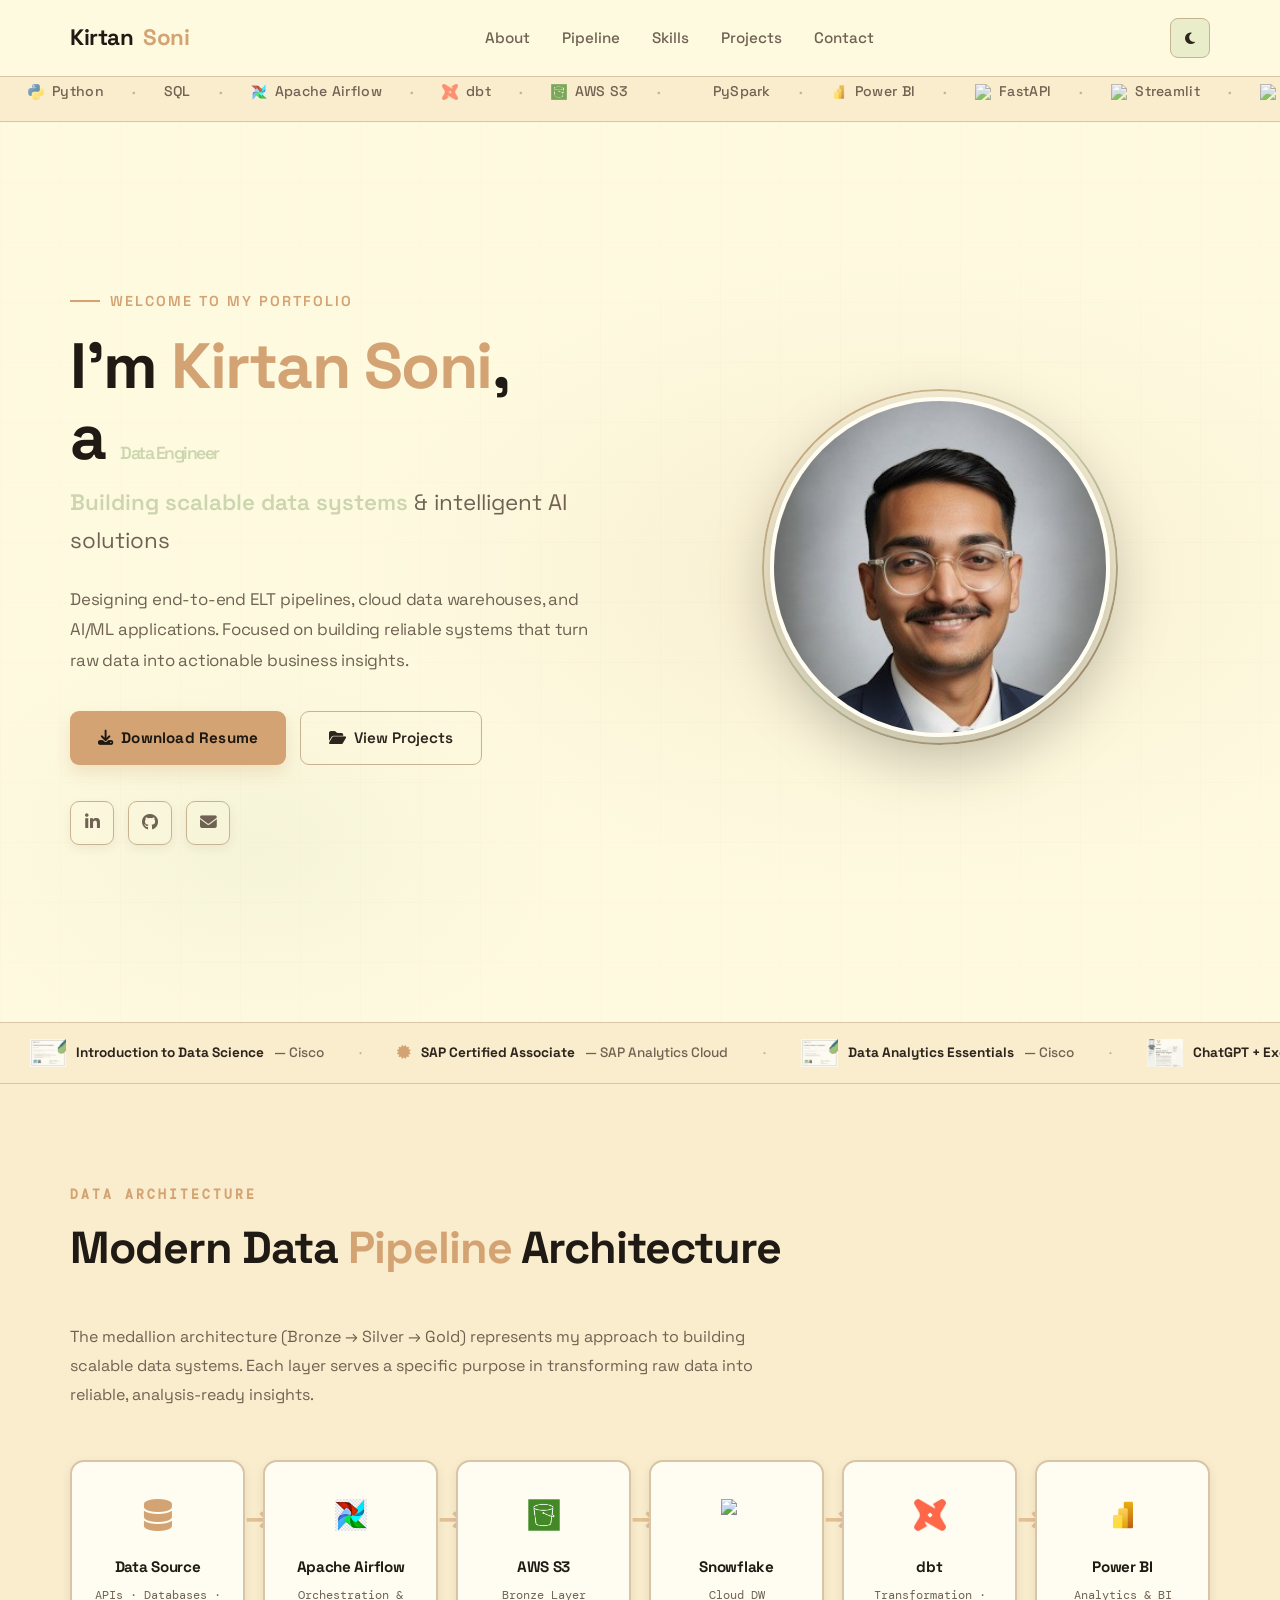
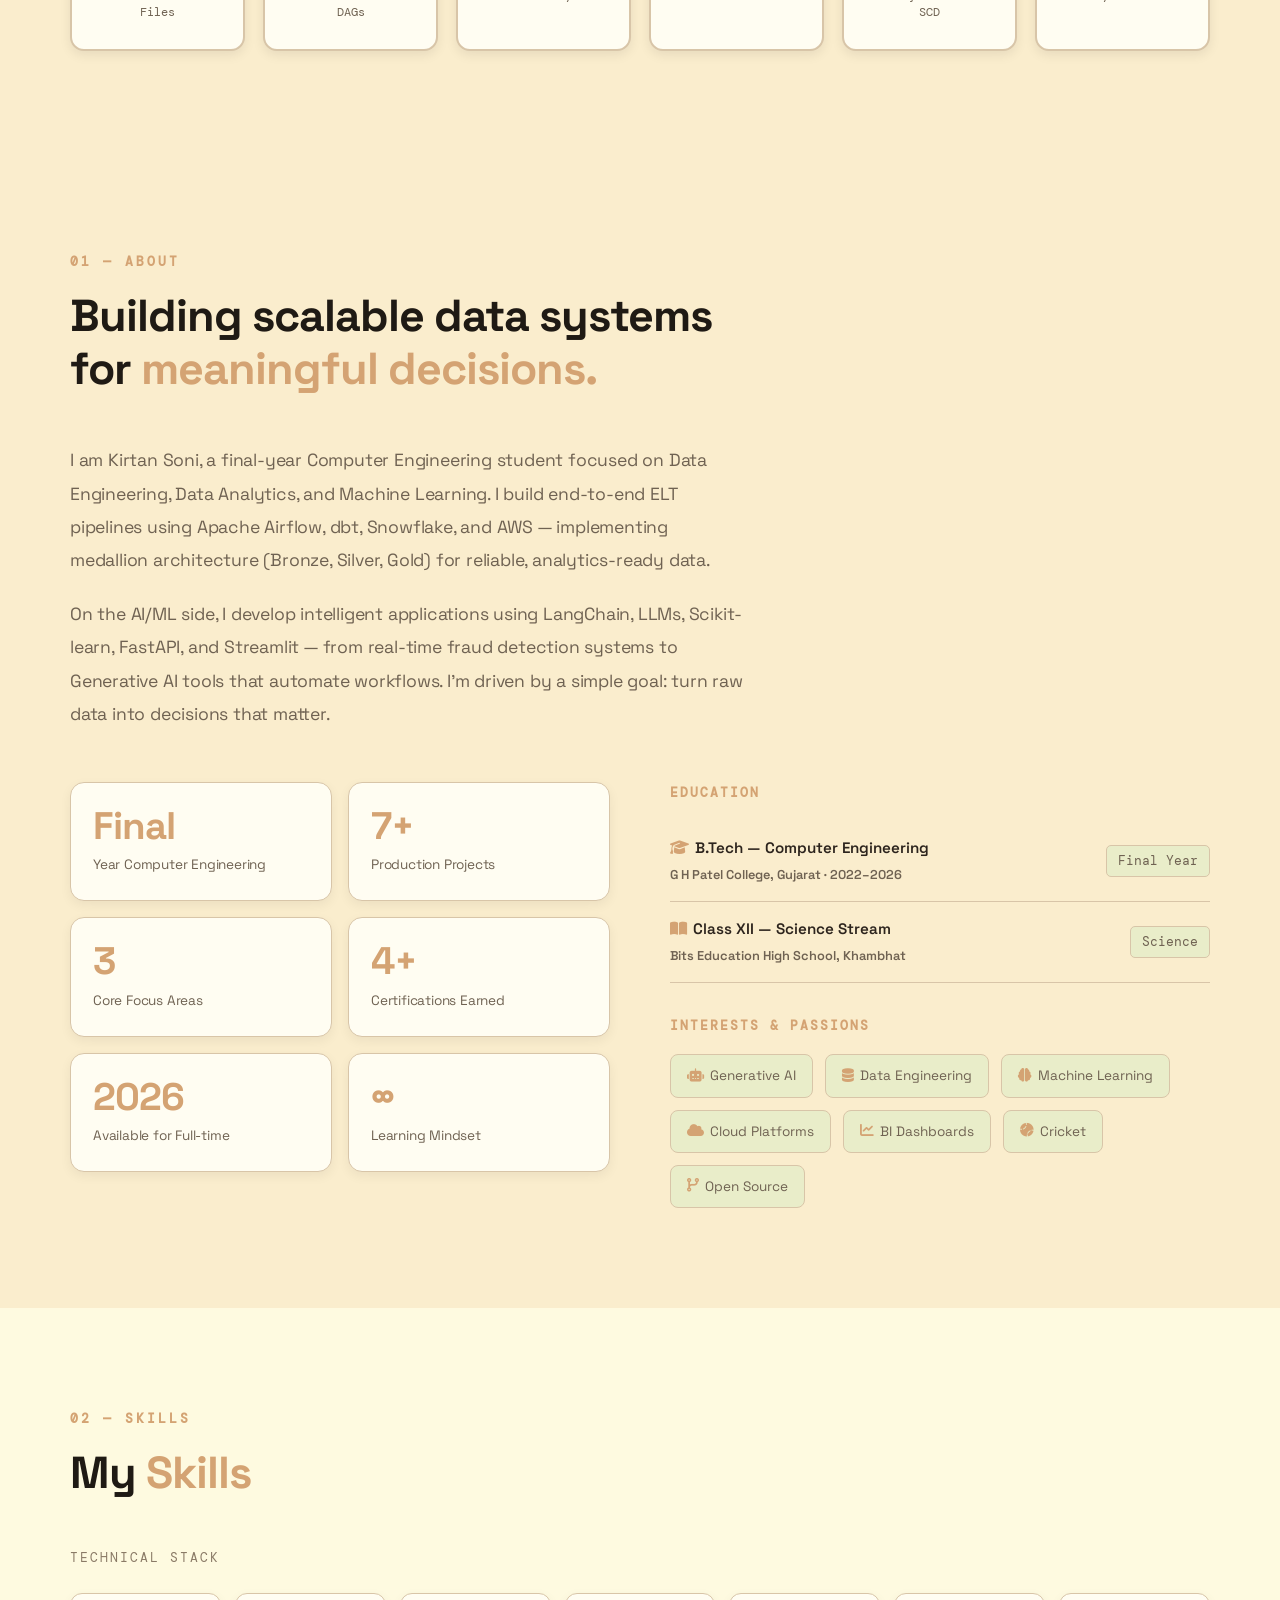
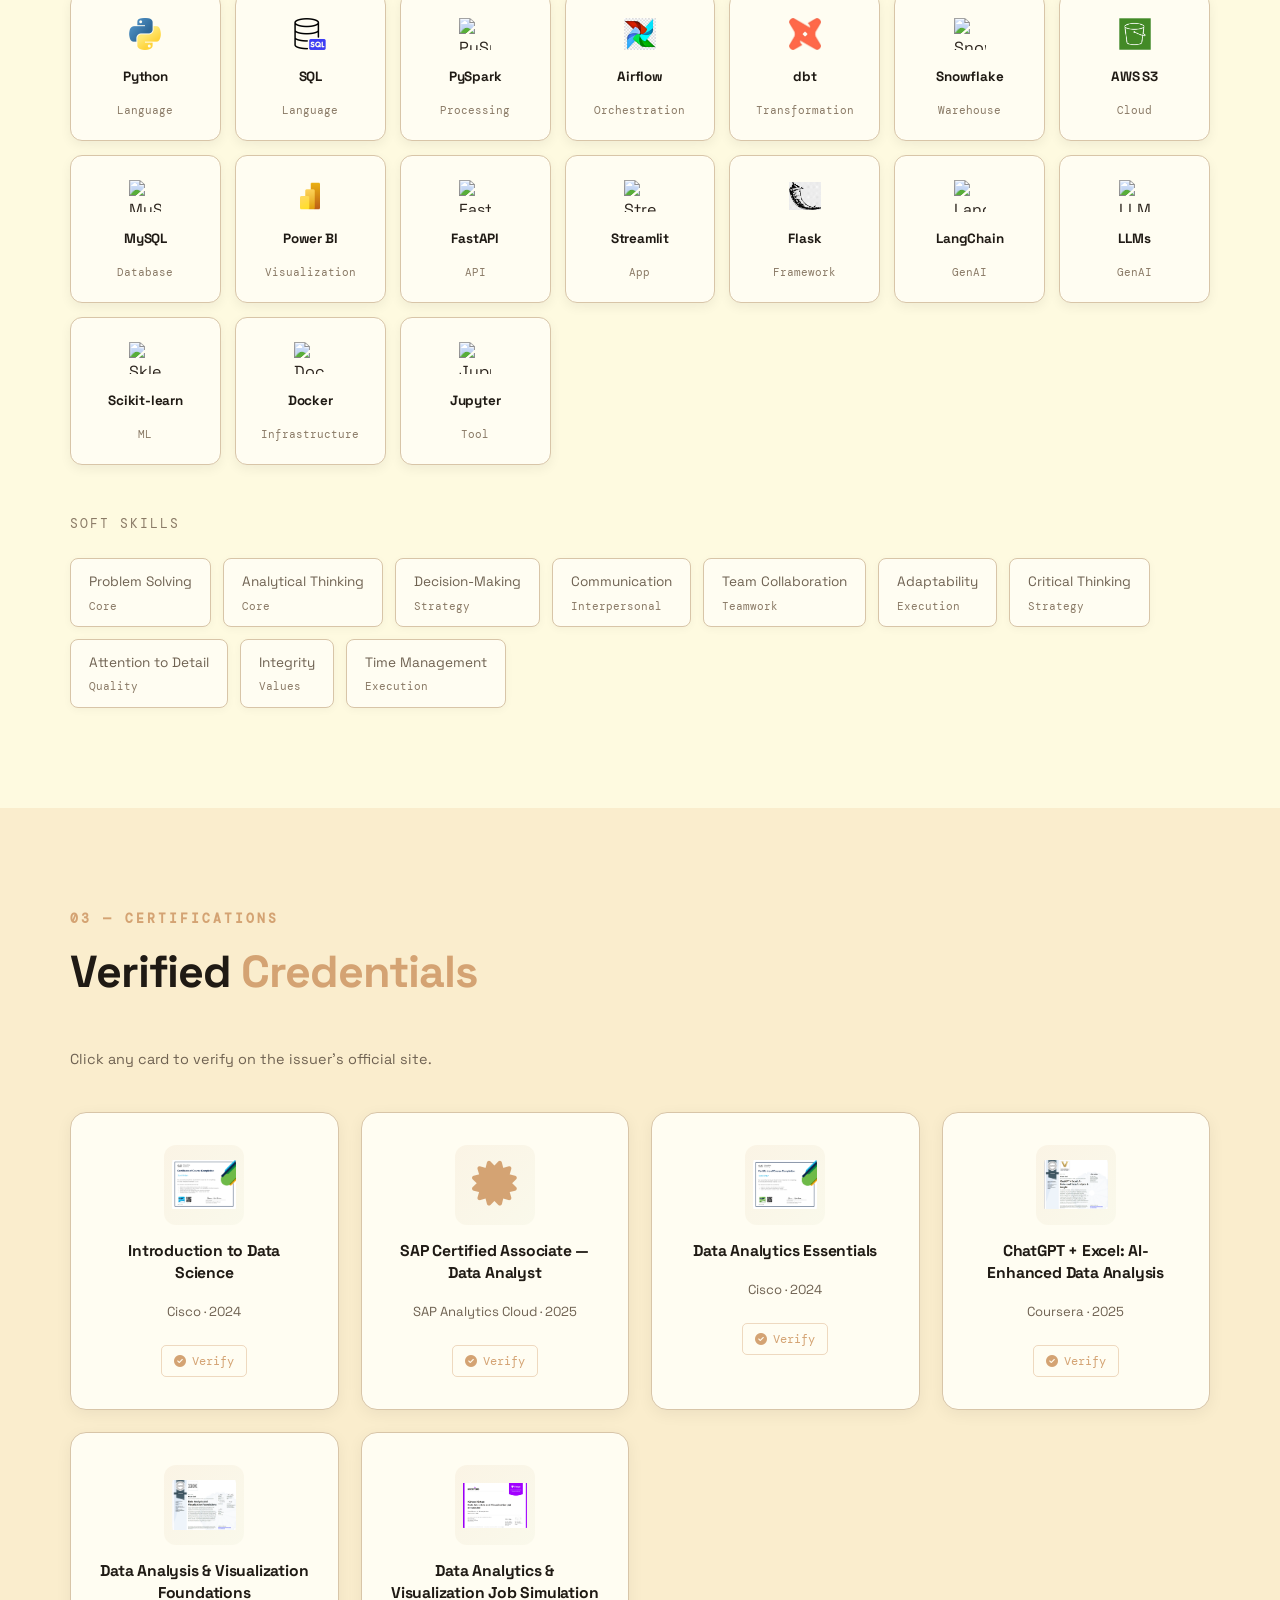
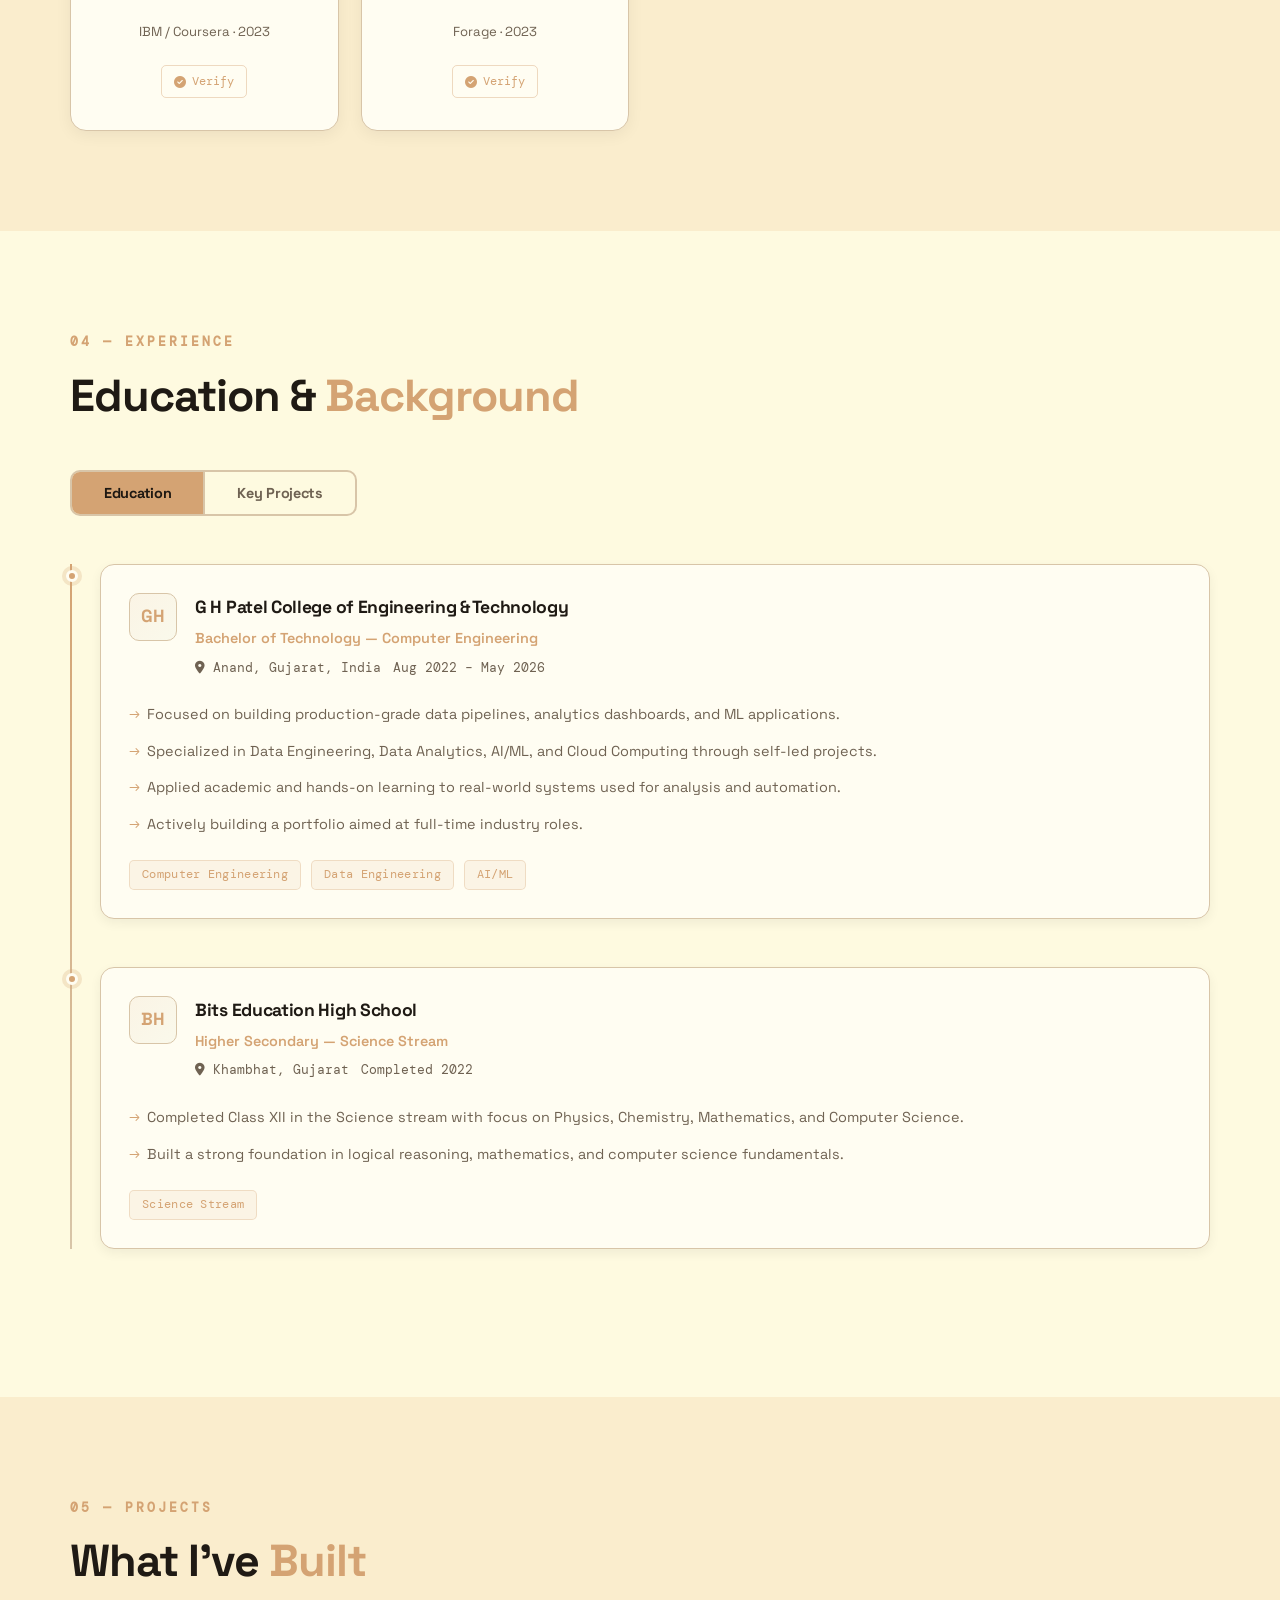
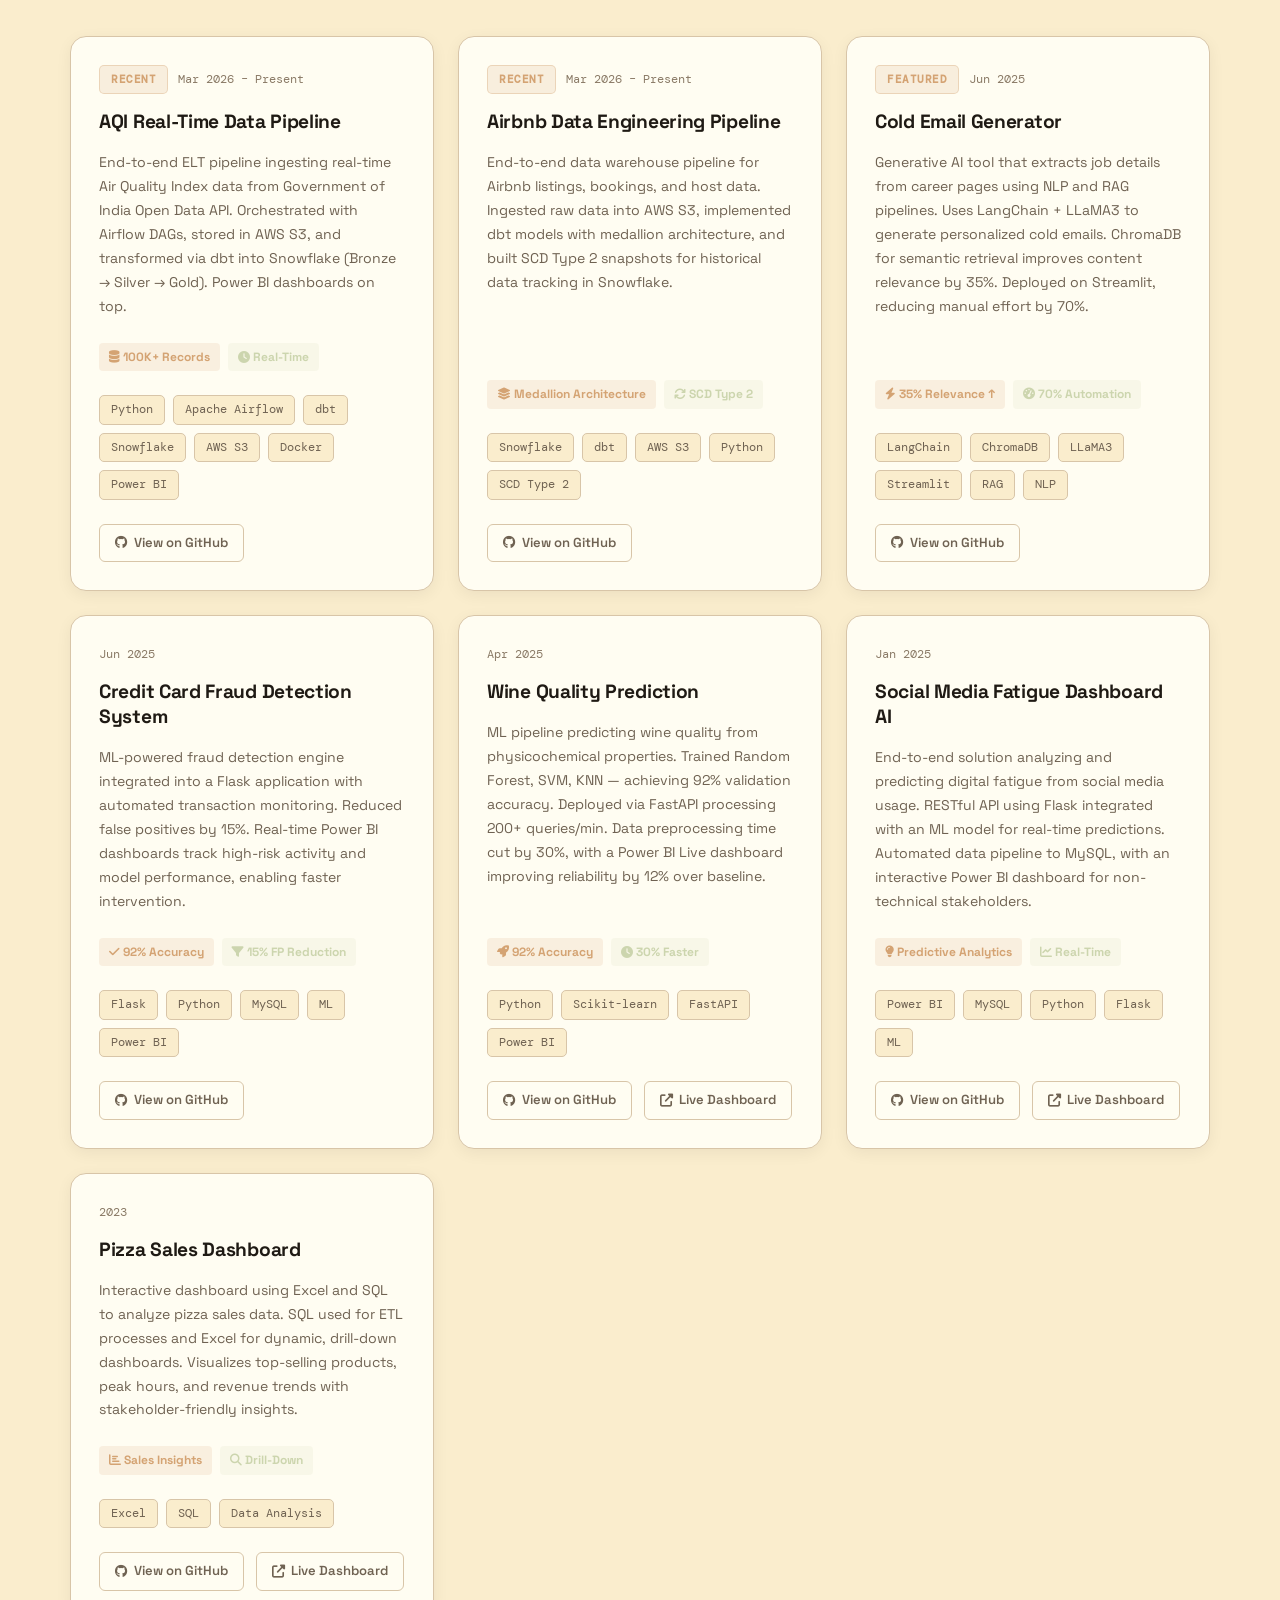
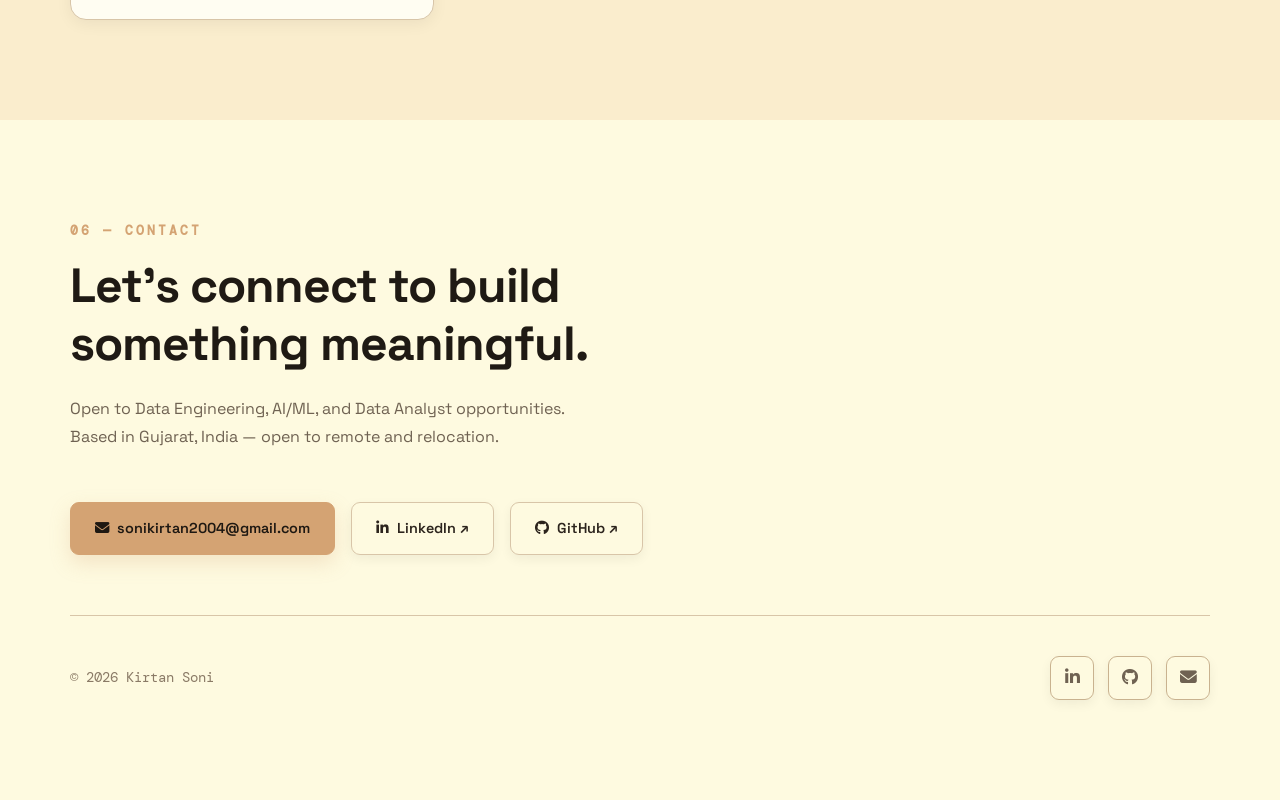
==== commit 9dc59577: "Refactor portfolio files and remove hero chips" ====
--- a/index.html
+++ b/index.html
@@ -1,2732 +1,586 @@
-<!DOCTYPE html>
-<html lang="en" class="light-theme">
-
-<head>
-    <meta charset="UTF-8" />
-    <meta name="viewport" content="width=device-width, initial-scale=1.0" />
-    <title>Kirtan Soni - Data Analyst & AI/ML Enthusiast</title>
-    <meta name="description"
-        content="Portfolio of Kirtan Soni, a Data Analyst and AI/ML enthusiast with expertise in data processing, visualization, and statistical analysis.">
-    <!-- Google Fonts -->
-    <link rel="preconnect" href="https://fonts.googleapis.com">
-    <link rel="preconnect" href="https://fonts.gstatic.com" crossorigin>
-    <link
-        href="https://fonts.googleapis.com/css2?family=Poppins:wght@300;400;500;600;700&family=Montserrat:wght@400;500;600;700&display=swap"
-        rel="stylesheet">
-    <!-- Font Awesome for icons -->
-    <link rel="stylesheet" href="https://cdnjs.cloudflare.com/ajax/libs/font-awesome/6.4.0/css/all.min.css">
-    <style>
-        /* Global Styles */
-        :root {
-            /* Light Theme Colors */
-            --bg-primary-light: #f8f9fa;
-            --bg-secondary-light: #ffffff;
-            --text-primary-light: #212529;
-            --text-secondary-light: #495057;
-            --border-color-light: #e9ecef;
-            --card-bg-light: #ffffff;
-            --navbar-bg-light: #ffffff;
-            --navbar-text-light: #212529;
-
-            /* Dark Theme Colors */
-            --bg-primary-dark: #121212;
-            --bg-secondary-dark: #1e1e1e;
-            --text-primary-dark: #f8f9fa;
-            --text-secondary-dark: #adb5bd;
-            --border-color-dark: #2d2d2d;
-            --card-bg-dark: #252525;
-            --navbar-bg-dark: #1e1e1e;
-            --navbar-text-dark: #f8f9fa;
-
-            /* Common Colors */
-            --accent-color: #4361ee;
-            --accent-hover: #3a56e4;
-            --accent-light: #eef2ff;
-            --card-hover-shadow: rgba(67, 97, 238, 0.15);
-            --success-color: #10b981;
-
-            /* Gradient Colors */
-            --gradient-1: linear-gradient(135deg, #4361ee, #3a56e4);
-            --gradient-2: linear-gradient(135deg, #4895ef, #4cc9f0);
-            --gradient-3: linear-gradient(135deg, #4361ee, #7209b7);
-            --gradient-4: linear-gradient(135deg, #4895ef, #f72585);
-            --gradient-5: linear-gradient(135deg, #4cc9f0, #4361ee);
-            --gradient-6: linear-gradient(135deg, #7209b7, #4361ee);
-
-            /* Button Colors */
-            --btn-blue: #4895ef;
-            --btn-purple: #7209b7;
-            --btn-pink: #f72585;
-            --btn-orange: #fb8500;
-            --btn-teal: #4cc9f0;
-            --btn-indigo: #4361ee;
-
-            /* Social Media Colors */
-            --x-color: #000000;
-            --instagram-color: #E1306C;
-            --linkedin-color: #0077b5;
-            --github-color: #333333;
-            --email-color: #ea4335;
-
-            /* Box Shadows */
-            --shadow-sm: 0 2px 4px rgba(0, 0, 0, 0.05);
-            --shadow-md: 0 4px 6px rgba(0, 0, 0, 0.07);
-            --shadow-lg: 0 10px 15px rgba(0, 0, 0, 0.1);
-            --shadow-hover: 0 15px 30px rgba(67, 97, 238, 0.15);
-
-            /* Navbar */
-            --navbar-shadow: 0 2px 10px rgba(0, 0, 0, 0.05);
-        }
-
-        /* Apply theme variables */
-        .light-theme {
-            --bg-primary: var(--bg-primary-light);
-            --bg-secondary: var(--bg-secondary-light);
-            --text-primary: var(--text-primary-light);
-            --text-secondary: var(--text-secondary-light);
-            --border-color: var(--border-color-light);
-            --card-bg: var(--card-bg-light);
-            --navbar-bg: var(--navbar-bg-light);
-            --navbar-text: var(--navbar-text-light);
-        }
-
-        .dark-theme {
-            --bg-primary: var(--bg-primary-dark);
-            --bg-secondary: var(--bg-secondary-dark);
-            --text-primary: var(--text-primary-dark);
-            --text-secondary: var(--text-secondary-dark);
-            --border-color: var(--border-color-dark);
-            --card-bg: var(--card-bg-dark);
-            --navbar-bg: var(--navbar-bg-dark);
-            --navbar-text: var(--navbar-text-dark);
-        }
-
-        * {
-            margin: 0;
-            padding: 0;
-            box-sizing: border-box;
-        }
-
-        body {
-            font-family: 'Poppins', sans-serif;
-            line-height: 1.7;
-            background-color: var(--bg-primary);
-            color: var(--text-primary);
-            overflow-x: hidden;
-            transition: background-color 0.3s ease, color 0.3s ease;
-        }
-
-        h1,
-        h2,
-        h3,
-        h4,
-        h5,
-        h6 {
-            font-family: 'Montserrat', sans-serif;
-            font-weight: 700;
-            line-height: 1.3;
-        }
-
-        .container {
-            max-width: 1200px;
-            margin: 0 auto;
-            padding: 0 30px;
-        }
-
-        section {
-            padding: 100px 0;
-            position: relative;
-            opacity: 0;
-            transform: translateY(30px);
-            transition: opacity 0.8s ease, transform 0.8s ease;
-        }
-
-        section.animate {
-            opacity: 1;
-            transform: translateY(0);
-        }
-
-        .section-title {
-            font-size: 2.8rem;
-            margin-bottom: 60px;
-            text-align: center;
-            position: relative;
-            color: var(--text-primary);
-        }
-
-        .section-title::after {
-            content: '';
-            position: absolute;
-            width: 80px;
-            height: 4px;
-            background: var(--gradient-1);
-            bottom: -15px;
-            left: 50%;
-            transform: translateX(-50%);
-            border-radius: 2px;
-        }
-
-        p {
-            color: var(--text-secondary);
-            font-size: 1.1rem;
-            margin-bottom: 1.5rem;
-        }
-
-        /* Theme Toggle */
-        .theme-toggle {
-            display: flex;
-            align-items: center;
-            justify-content: center;
-            width: 40px;
-            height: 40px;
-            border-radius: 50%;
-            background: var(--bg-primary);
-            color: var(--text-primary);
-            font-size: 1.2rem;
-            cursor: pointer;
-            transition: all 0.3s;
-            border: 1px solid var(--border-color);
-            margin-left: 20px;
-        }
-
-        .theme-toggle:hover {
-            background: var(--accent-light);
-            color: var(--accent-color);
-        }
-
-        /* Navigation - Updated with white background */
-        nav {
-            background: var(--navbar-bg);
-            padding: 18px 0;
-            position: fixed;
-            width: 100%;
-            top: 0;
-            z-index: 1000;
-            box-shadow: var(--navbar-shadow);
-            transition: all 0.3s ease;
-            transform: translateY(0);
-        }
-
-        nav.scrolled {
-            padding: 15px 0;
-            box-shadow: var(--shadow-md);
-        }
-
-        nav.hidden {
-            transform: translateY(-100%);
-        }
-
-        nav .container {
-            display: flex;
-            justify-content: space-between;
-            align-items: center;
-        }
-
-        .nav-right {
-            display: flex;
-            align-items: center;
-        }
-
-        .logo {
-            font-size: 1.8rem;
-            font-weight: 700;
-            color: var(--text-primary);
-            text-decoration: none;
-            display: flex;
-            align-items: center;
-        }
-
-        .logo span {
-            color: var(--accent-color);
-        }
-
-        nav ul {
-            display: flex;
-            list-style: none;
-            gap: 40px;
-            margin: 0;
-            padding: 0;
-        }
-
-        nav ul li a {
-            text-decoration: none;
-            color: var(--navbar-text);
-            font-weight: 600;
-            font-size: 1.15rem;
-            transition: all 0.3s;
-            position: relative;
-            padding: 5px 0;
-        }
-
-        nav ul li a::after {
-            content: '';
-            position: absolute;
-            width: 0;
-            height: 2px;
-            bottom: 0;
-            left: 0;
-            background: var(--accent-color);
-            transition: width 0.3s ease;
-        }
-
-        nav ul li a:hover {
-            color: var(--accent-color);
-        }
-
-        nav ul li a:hover::after {
-            width: 100%;
-        }
-
-        .mobile-menu-btn {
-            display: none;
-            background: none;
-            border: none;
-            font-size: 1.8rem;
-            color: var(--text-primary);
-            cursor: pointer;
-        }
-
-        /* Mobile Navigation Menu */
-        .mobile-nav {
-            position: fixed;
-            top: 0;
-            left: 0;
-            width: 100%;
-            height: 100vh;
-            background: var(--bg-secondary);
-            z-index: 1001;
-            display: flex;
-            flex-direction: column;
-            justify-content: center;
-            align-items: center;
-            transform: translateY(-100%);
-            transition: transform 0.4s ease;
-        }
-
-        .mobile-nav.active {
-            transform: translateY(0);
-        }
-
-        .mobile-nav ul {
-            list-style: none;
-            padding: 0;
-            margin: 0;
-            text-align: center;
-        }
-
-        .mobile-nav ul li {
-            margin: 20px 0;
-        }
-
-        .mobile-nav ul li a {
-            text-decoration: none;
-            color: var(--text-primary);
-            font-size: 1.5rem;
-            font-weight: 600;
-            transition: color 0.3s;
-        }
-
-        .mobile-nav ul li a:hover {
-            color: var(--accent-color);
-        }
-
-        .close-menu {
-            position: absolute;
-            top: 30px;
-            right: 30px;
-            background: none;
-            border: none;
-            font-size: 2rem;
-            color: var(--text-primary);
-            cursor: pointer;
-        }
-
-        /* Hero Section - Improved Responsiveness */
-        #home {
-            min-height: 100vh;
-            display: flex;
-            align-items: center;
-            padding-top: 80px;
-            padding-bottom: 40px;
-            background: linear-gradient(135deg, var(--bg-primary) 0%, var(--bg-secondary) 100%);
-            position: relative;
-            overflow: hidden;
-        }
-
-        #home::before {
-            content: '';
-            position: absolute;
-            width: 600px;
-            height: 600px;
-            border-radius: 50%;
-            background: linear-gradient(135deg, rgba(67, 97, 238, 0.05) 0%, rgba(67, 97, 238, 0.1) 100%);
-            top: -200px;
-            right: -200px;
-            z-index: 0;
-            animation: pulse 8s infinite alternate;
-        }
-
-        #home::after {
-            content: '';
-            position: absolute;
-            width: 400px;
-            height: 400px;
-            border-radius: 50%;
-            background: linear-gradient(135deg, rgba(72, 149, 239, 0.05) 0%, rgba(76, 201, 240, 0.1) 100%);
-            bottom: -150px;
-            left: -150px;
-            z-index: 0;
-            animation: pulse 8s infinite alternate-reverse;
-        }
-
-        @keyframes pulse {
-            0% {
-                transform: scale(1);
-                opacity: 0.5;
-            }
-
-            50% {
-                transform: scale(1.05);
-                opacity: 0.7;
-            }
-
-            100% {
-                transform: scale(1);
-                opacity: 0.5;
-            }
-        }
-
-        .hero-content {
-            display: grid;
-            grid-template-columns: 1fr 1fr;
-            gap: 60px;
-            align-items: center;
-            position: relative;
-            z-index: 1;
-            width: 100%;
-        }
-
-        .hero-text {
-            animation: fadeInLeft 1s ease-out;
-        }
-
-        .hero-text h1 {
-            font-size: 3.8rem;
-            margin-bottom: 20px;
-            line-height: 1.2;
-        }
-
-        .hero-text h1 span {
-            background: var(--gradient-1);
-            -webkit-background-clip: text;
-            background-clip: text;
-            color: transparent;
-            position: relative;
-            display: inline-block;
-        }
-
-        .hero-text h1 span::after {
-            content: '';
-            position: absolute;
-            width: 100%;
-            height: 8px;
-            background-color: var(--accent-light);
-            bottom: 5px;
-            left: 0;
-            z-index: -1;
-        }
-
-        .hero-text h2 {
-            font-size: 2rem;
-            background: var(--gradient-2);
-            -webkit-background-clip: text;
-            background-clip: text;
-            color: transparent;
-            margin-bottom: 25px;
-            font-weight: 600;
-            display: inline-block;
-        }
-
-        .typewriter {
-            overflow: hidden;
-            border-right: 0.15em solid var(--accent-color);
-            white-space: nowrap;
-            margin: 0;
-            letter-spacing: 0.05em;
-            animation: typing 3.5s steps(40, end), blink-caret 0.75s step-end infinite;
-        }
-
-        @keyframes typing {
-            from {
-                width: 0
-            }
-
-            to {
-                width: 100%
-            }
-        }
-
-        @keyframes blink-caret {
-
-            from,
-            to {
-                border-color: transparent
-            }
-
-            50% {
-                border-color: var(--accent-color)
-            }
-        }
-
-        .hero-text p {
-            font-size: 1.25rem;
-            margin-bottom: 30px;
-            max-width: 500px;
-            line-height: 1.8;
-        }
-
-        .hero-image {
-            position: relative;
-            animation: fadeInRight 1s ease-out;
-            display: flex;
-            justify-content: center;
-        }
-
-        .profile-img {
-            width: 380px;
-            height: 380px;
-            border-radius: 30% 70% 70% 30% / 30% 30% 70% 70%;
-            object-fit: cover;
-            border: 5px solid var(--bg-secondary);
-            box-shadow: var(--shadow-lg);
-            animation: morphing 10s ease-in-out infinite;
-            transition: all 0.5s;
-            position: relative;
-            z-index: 2;
-        }
-
-        @keyframes morphing {
-            0% {
-                border-radius: 30% 70% 70% 30% / 30% 30% 70% 70%;
-            }
-
-            25% {
-                border-radius: 58% 42% 75% 25% / 76% 46% 54% 24%;
-            }
-
-            50% {
-                border-radius: 50% 50% 33% 67% / 55% 27% 73% 45%;
-            }
-
-            75% {
-                border-radius: 33% 67% 58% 42% / 63% 68% 32% 37%;
-            }
-
-            100% {
-                border-radius: 30% 70% 70% 30% / 30% 30% 70% 70%;
-            }
-        }
-
-        .hero-image::before {
-            content: '';
-            position: absolute;
-            width: 380px;
-            height: 380px;
-            background: var(--gradient-1);
-            border-radius: 30% 70% 70% 30% / 30% 30% 70% 70%;
-            top: 20px;
-            left: 50%;
-            transform: translateX(-50%);
-            z-index: 1;
-            animation: morphing 10s ease-in-out infinite;
-            filter: blur(2px);
-            opacity: 0.7;
-        }
-
-        .social-links {
-            display: flex;
-            gap: 15px;
-            margin-top: 30px;
-            flex-wrap: wrap;
-        }
-
-        .social-links a {
-            display: flex;
-            align-items: center;
-            justify-content: center;
-            width: 45px;
-            height: 45px;
-            border-radius: 50%;
-            background: var(--bg-secondary);
-            color: var(--accent-color);
-            font-size: 1.3rem;
-            transition: all 0.3s;
-            box-shadow: var(--shadow-sm);
-        }
-
-        .social-links a:nth-child(1) {
-            color: var(--linkedin-color);
-            /* LinkedIn color */
-        }
-
-        .social-links a:nth-child(2) {
-            color: var(--github-color);
-            /* GitHub color */
-        }
-
-        .social-links a:nth-child(3) {
-            color: var(--email-color);
-            /* Email/Gmail color */
-        }
-
-        .social-links a:nth-child(4) {
-            color: var(--x-color);
-            /* X color */
-        }
-
-        .social-links a:nth-child(5) {
-            color: var(--instagram-color);
-            /* Instagram color */
-        }
-
-        .social-links a:hover {
-            transform: translateY(-5px);
-            box-shadow: var(--shadow-md);
-            color: white;
-        }
-
-        .social-links a:nth-child(1):hover {
-            background: var(--linkedin-color);
-            /* LinkedIn color */
-        }
-
-        .social-links a:nth-child(2):hover {
-            background: var(--github-color);
-            /* GitHub color */
-        }
-
-        .social-links a:nth-child(3):hover {
-            background: var(--email-color);
-            /* Email/Gmail color */
-        }
-
-        .social-links a:nth-child(4):hover {
-            background: var(--x-color);
-            /* X color */
-        }
-
-        .social-links a:nth-child(5):hover {
-            background: var(--instagram-color);
-            /* Instagram color */
-        }
-
-        /* X Logo */
-        .x-logo {
-            width: 20px;
-            height: 20px;
-            fill: currentColor;
-        }
-
-        /* Button Styles - Enhanced & Professional */
-        .btn {
-            display: inline-block;
-            padding: 14px 30px;
-            color: white;
-            border-radius: 50px;
-            font-weight: 600;
-            text-decoration: none;
-            transition: all 0.3s;
-            border: none;
-            font-size: 1.1rem;
-            box-shadow: var(--shadow-md);
-            position: relative;
-            overflow: hidden;
-            z-index: 1;
-            text-align: center;
-        }
-
-        .btn::before {
-            content: '';
-            position: absolute;
-            top: 0;
-            left: 0;
-            width: 0%;
-            height: 100%;
-            background: rgba(255, 255, 255, 0.2);
-            transition: all 0.3s;
-            z-index: -1;
-        }
-
-        .btn:hover {
-            transform: translateY(-3px);
-            box-shadow: var(--shadow-lg);
-        }
-
-        .btn:hover::before {
-            width: 100%;
-        }
-
-        /* Primary Button Variations */
-        .btn-primary {
-            background: var(--gradient-1);
-        }
-
-        .btn-blue {
-            background: var(--gradient-2);
-        }
-
-        .btn-pink {
-            background: var(--gradient-3);
-        }
-
-        .btn-orange {
-            background: var(--gradient-4);
-        }
-
-        .btn-teal {
-            background: var(--gradient-5);
-        }
-
-        .btn-purple {
-            background: var(--gradient-6);
-        }
-
-        /* Outline Button Variations */
-        .btn-outline {
-            background: transparent;
-            border: 2px solid;
-            box-shadow: none;
-        }
-
-        .btn-outline-primary {
-            color: var(--btn-indigo);
-            border-color: var(--btn-indigo);
-        }
-
-        .btn-outline-blue {
-            color: var(--btn-blue);
-            border-color: var(--btn-blue);
-        }
-
-        .btn-outline-pink {
-            color: var(--btn-pink);
-            border-color: var(--btn-pink);
-        }
-
-        .btn-outline-orange {
-            color: var(--btn-orange);
-            border-color: var(--btn-orange);
-        }
-
-        .btn-outline-teal {
-            color: var(--btn-teal);
-            border-color: var(--btn-teal);
-        }
-
-        .btn-outline-purple {
-            color: var(--btn-purple);
-            border-color: var(--btn-purple);
-        }
-
-        /* Hover states for outline buttons */
-        .btn-outline-primary:hover {
-            background: var(--gradient-1);
-            color: white;
-            border-color: transparent;
-        }
-
-        .btn-outline-blue:hover {
-            background: var(--gradient-2);
-            color: white;
-            border-color: transparent;
-        }
-
-        .btn-outline-pink:hover {
-            background: var(--gradient-3);
-            color: white;
-            border-color: transparent;
-        }
-
-        .btn-outline-orange:hover {
-            background: var(--gradient-4);
-            color: white;
-            border-color: transparent;
-        }
-
-        .btn-outline-teal:hover {
-            background: var(--gradient-5);
-            color: white;
-            border-color: transparent;
-        }
-
-        .btn-outline-purple:hover {
-            background: var(--gradient-6);
-            color: white;
-            border-color: transparent;
-        }
-
-        .btn i {
-            margin-right: 8px;
-        }
-
-        .cta-buttons {
-            display: flex;
-            gap: 15px;
-            flex-wrap: wrap;
-        }
-
-        /* About Section */
-        #about {
-            background-color: var(--bg-secondary);
-            position: relative;
-            overflow: hidden;
-        }
-
-        #about::before {
-            content: '';
-            position: absolute;
-            top: -80px;
-            left: 0;
-            width: 100%;
-            height: 80px;
-            background: linear-gradient(to bottom right, transparent 49%, var(--bg-secondary) 50%);
-        }
-
-        .about-content {
-            display: grid;
-            grid-template-columns: 1fr;
-            gap: 50px;
-            align-items: center;
-        }
-
-        .about-text h3 {
-            font-size: 2rem;
-            background: var(--gradient-2);
-            -webkit-background-clip: text;
-            background-clip: text;
-            color: transparent;
-            margin-bottom: 20px;
-            position: relative;
-            display: inline-block;
-            padding-bottom: 10px;
-        }
-
-        .about-text h3::after {
-            content: '';
-            position: absolute;
-            width: 50px;
-            height: 3px;
-            background: var(--gradient-2);
-            bottom: 0;
-            left: 0;
-        }
-
-        .about-text ul {
-            list-style: none;
-            margin-top: 20px;
-        }
-
-        .about-text li {
-            margin-bottom: 15px;
-            padding-left: 30px;
-            position: relative;
-            color: var(--text-secondary);
-            font-size: 1.1rem;
-            transition: transform 0.3s ease;
-        }
-
-        .about-text li:hover {
-            transform: translateX(5px);
-        }
-
-        .about-text li strong {
-            font-size: 1.15rem;
-            color: var(--text-primary);
-        }
-
-        .about-text li::before {
-            content: '\f00c';
-            font-family: 'Font Awesome 5 Free';
-            font-weight: 900;
-            position: absolute;
-            left: 0;
-            top: 2px;
-            color: var(--success-color);
-        }
-
-        /* Skills Section - Professional & Enhanced */
-        #skills {
-            background-color: var(--bg-primary);
-            position: relative;
-        }
-
-        .skills-container {
-            display: grid;
-            grid-template-columns: repeat(auto-fill, minmax(280px, 1fr));
-            gap: 30px;
-        }
-
-        .skill-card {
-            background: var(--bg-secondary);
-            border-radius: 15px;
-            padding: 40px 30px;
-            text-align: center;
-            box-shadow: var(--shadow-md);
-            transition: all 0.5s;
-            border: none;
-            position: relative;
-            overflow: hidden;
-            display: flex;
-            flex-direction: column;
-            align-items: center;
-            justify-content: center;
-            height: 100%;
-            z-index: 1;
-        }
-
-        .skill-card::before {
-            content: '';
-            position: absolute;
-            width: 100%;
-            height: 100%;
-            background: var(--bg-secondary);
-            top: 0;
-            left: 0;
-            z-index: -1;
-        }
-
-        .skill-card::after {
-            content: '';
-            position: absolute;
-            width: 100%;
-            height: 5px;
-            bottom: 0;
-            left: 0;
-            z-index: 0;
-            transition: height 0.5s ease;
-        }
-
-        .skill-card:nth-child(1)::after {
-            background: var(--gradient-1);
-        }
-
-        .skill-card:nth-child(2)::after {
-            background: var(--gradient-2);
-        }
-
-        .skill-card:nth-child(3)::after {
-            background: var(--gradient-3);
-        }
-
-        .skill-card:nth-child(4)::after {
-            background: var(--gradient-4);
-        }
-
-        .skill-card:nth-child(5)::after {
-            background: var(--gradient-5);
-        }
-
-        .skill-card:nth-child(6)::after {
-            background: var(--gradient-6);
-        }
-
-        .skill-card:hover {
-            transform: translateY(-15px);
-            box-shadow: var(--shadow-hover);
-        }
-
-        .skill-card:hover::after {
-            height: 100%;
-            opacity: 0.05;
-        }
-
-        .skill-icon {
-            width: 100px;
-            height: 100px;
-            margin: 0 auto 25px;
-            display: flex;
-            align-items: center;
-            justify-content: center;
-            border-radius: 50%;
-            transition: all 0.5s;
-            position: relative;
-            z-index: 1;
-        }
-
-        .skill-card:nth-child(1) .skill-icon {
-            background: linear-gradient(135deg, rgba(67, 97, 238, 0.1), rgba(67, 97, 238, 0.2));
-        }
-
-        .skill-card:nth-child(2) .skill-icon {
-            background: linear-gradient(135deg, rgba(72, 149, 239, 0.1), rgba(76, 201, 240, 0.2));
-        }
-
-        .skill-card:nth-child(3) .skill-icon {
-            background: linear-gradient(135deg, rgba(67, 97, 238, 0.1), rgba(114, 9, 183, 0.2));
-        }
-
-        .skill-card:nth-child(4) .skill-icon {
-            background: linear-gradient(135deg, rgba(72, 149, 239, 0.1), rgba(247, 37, 133, 0.2));
-        }
-
-        .skill-card:nth-child(5) rgba(72, 149, 239, 0.1),
-        rgba(247, 37, 133, 0.2));
-        }
-
-        .skill-card:nth-child(5) .skill-icon {
-            background: linear-gradient(135deg, rgba(76, 201, 240, 0.1), rgba(67, 97, 238, 0.2));
-        }
-
-        .skill-card:nth-child(6) .skill-icon {
-            background: linear-gradient(135deg, rgba(114, 9, 183, 0.1), rgba(67, 97, 238, 0.2));
-        }
-
-        .skill-card:hover .skill-icon {
-            transform: scale(1.1);
-        }
-
-        .skill-icon img {
-            width: 55px;
-            height: 55px;
-            object-fit: contain;
-            transition: all 0.5s;
-        }
-
-        .skill-card:hover .skill-icon img {
-            transform: scale(1.1);
-        }
-
-        .skill-title {
-            font-size: 1.5rem;
-            font-weight: 600;
-            margin-bottom: 15px;
-            color: var(--text-primary);
-            transition: all 0.3s;
-        }
-
-        .skill-card:hover .skill-title {
-            transform: translateY(-5px);
-        }
-
-        .skill-card:nth-child(1):hover .skill-title {
-            color: #4361ee;
-        }
-
-        .skill-card:nth-child(2):hover .skill-title {
-            color: #4895ef;
-        }
-
-        .skill-card:nth-child(3):hover .skill-title {
-            color: #7209b7;
-        }
-
-        .skill-card:nth-child(4):hover .skill-title {
-            color: #f72585;
-        }
-
-        .skill-card:nth-child(5):hover .skill-title {
-            color: #4cc9f0;
-        }
-
-        .skill-card:nth-child(6):hover .skill-title {
-            color: #7209b7;
-        }
-
-        .skill-level {
-            width: 100%;
-            height: 8px;
-            background-color: #f1f5f9;
-            border-radius: 10px;
-            margin-top: 15px;
-            position: relative;
-            overflow: hidden;
-        }
-
-        .skill-progress {
-            position: absolute;
-            top: 0;
-            left: 0;
-            height: 100%;
-            border-radius: 10px;
-            width: 0;
-            transition: width 1.5s ease-in-out;
-        }
-
-        .skill-card:nth-child(1) .skill-progress {
-            background: var(--gradient-1);
-        }
-
-        .skill-card:nth-child(2) .skill-progress {
-            background: var(--gradient-2);
-        }
-
-        .skill-card:nth-child(3) .skill-progress {
-            background: var(--gradient-3);
-        }
-
-        .skill-card:nth-child(4) .skill-progress {
-            background: var(--gradient-4);
-        }
-
-        .skill-card:nth-child(5) .skill-progress {
-            background: var(--gradient-5);
-        }
-
-        .skill-card:nth-child(6) .skill-progress {
-            background: var(--gradient-6);
-        }
-
-        /* Projects Section */
-        #projects {
-            background-color: var(--bg-secondary);
-            position: relative;
-        }
-
-        .projects-filter {
-            display: flex;
-            justify-content: center;
-            flex-wrap: wrap;
-            gap: 15px;
-            margin-bottom: 40px;
-        }
-
-        .filter-btn {
-            padding: 12px 25px;
-            background: var(--bg-primary);
-            border: none;
-            border-radius: 30px;
-            font-size: 1.05rem;
-            font-weight: 500;
-            color: var(--text-secondary);
-            cursor: pointer;
-            transition: all 0.3s;
-            box-shadow: var(--shadow-sm);
-        }
-
-        .filter-btn.active,
-        .filter-btn:hover {
-            background: var(--gradient-1);
-            color: white;
-            box-shadow: var(--shadow-md);
-        }
-
-        .projects-grid {
-            display: grid;
-            grid-template-columns: repeat(auto-fill, minmax(350px, 1fr));
-            gap: 30px;
-        }
-
-        .project-card {
-            background: var(--bg-primary);
-            border-radius: 15px;
-            overflow: hidden;
-            box-shadow: var(--shadow-md);
-            transition: all 0.5s;
-            height: 100%;
-            display: flex;
-            flex-direction: column;
-            position: relative;
-            border: none;
-        }
-
-        .project-card:hover {
-            transform: translateY(-15px);
-            box-shadow: var(--shadow-hover);
-        }
-
-        .project-img-container {
-            overflow: hidden;
-            position: relative;
-            height: 220px;
-        }
-
-        .project-img {
-            width: 100%;
-            height: 100%;
-            object-fit: cover;
-            transition: transform 0.8s;
-        }
-
-        .project-card:hover .project-img {
-            transform: scale(1.1);
-        }
-
-        .project-overlay {
-            position: absolute;
-            top: 0;
-            left: 0;
-            width: 100%;
-            height: 100%;
-            background: linear-gradient(to bottom, transparent, rgba(0, 0, 0, 0.7));
-            opacity: 0;
-            transition: opacity 0.5s;
-        }
-
-        .project-card:hover .project-overlay {
-            opacity: 1;
-        }
-
-        .project-content {
-            padding: 30px;
-            flex-grow: 1;
-            display: flex;
-            flex-direction: column;
-            position: relative;
-            z-index: 1;
-            background: var(--bg-secondary);
-            border-radius: 15px 15px 0 0;
-            margin-top: -20px;
-        }
-
-        .project-title {
-            font-size: 1.6rem;
-            margin-bottom: 15px;
-            color: var(--text-primary);
-            transition: color 0.3s;
-        }
-
-        .project-card:hover .project-title {
-            color: var(--accent-color);
-        }
-
-        .project-description {
-            color: var(--text-secondary);
-            margin-bottom: 20px;
-            flex-grow: 1;
-            font-size: 1.1rem;
-        }
-
-        .project-tags {
-            display: flex;
-            flex-wrap: wrap;
-            gap: 10px;
-            margin-bottom: 20px;
-        }
-
-        .project-tag {
-            padding: 6px 14px;
-            background: var(--accent-light);
-            color: var(--accent-color);
-            border-radius: 20px;
-            font-size: 0.9rem;
-            font-weight: 500;
-            transition: all 0.3s;
-        }
-
-        .project-card:hover .project-tag {
-            background: var(--accent-color);
-            color: white;
-            transform: translateY(-3px);
-        }
-
-        .project-links {
-            display: flex;
-            gap: 15px;
-        }
-
-        .project-links .btn {
-            flex: 1;
-        }
-
-        /* Certificates Section */
-        #certificates {
-            background-color: var(--bg-primary);
-        }
-
-        .certificates-grid {
-            display: grid;
-            grid-template-columns: repeat(auto-fill, minmax(350px, 1fr));
-            gap: 30px;
-        }
-
-        .certificate-card {
-            background: var(--bg-secondary);
-            border-radius: 15px;
-            overflow: hidden;
-            box-shadow: var(--shadow-md);
-            transition: all 0.5s;
-            height: 100%;
-            display: flex;
-            flex-direction: column;
-            border: none;
-        }
-
-        .certificate-card:hover {
-            transform: translateY(-15px);
-            box-shadow: var(--shadow-hover);
-        }
-
-        .certificate-img-container {
-            overflow: hidden;
-            position: relative;
-            height: 200px;
-        }
-
-        .certificate-img {
-            width: 100%;
-            height: 100%;
-            object-fit: cover;
-            transition: transform 0.8s;
-        }
-
-        .certificate-card:hover .certificate-img {
-            transform: scale(1.1);
-        }
-
-        .certificate-content {
-            padding: 30px;
-            flex-grow: 1;
-            display: flex;
-            flex-direction: column;
-            position: relative;
-            background: var(--bg-secondary);
-            border-radius: 15px 15px 0 0;
-            margin-top: -20px;
-        }
-
-        .certificate-title {
-            font-size: 1.4rem;
-            margin-bottom: 10px;
-            color: var(--text-primary);
-            transition: color 0.3s;
-        }
-
-        .certificate-card:hover .certificate-title {
-            color: var(--accent-color);
-        }
-
-        .certificate-issuer {
-            color: var(--text-secondary);
-            font-size: 1.05rem;
-            display: flex;
-            align-items: center;
-            margin-bottom: 15px;
-        }
-
-        .certificate-issuer i {
-            margin-right: 8px;
-            color: var(--accent-color);
-        }
-
-        .certificate-date {
-            color: var(--text-secondary);
-            font-size: 1rem;
-            display: flex;
-            align-items: center;
-        }
-
-        .certificate-date i {
-            margin-right: 8px;
-            color: var(--accent-color);
-        }
-
-        /* Contact Section */
-        #contact {
-            background-color: var(--bg-secondary);
-            position: relative;
-        }
-
-        .contact-container {
-            display: flex;
-            flex-direction: column;
-            gap: 50px;
-            align-items: center;
-        }
-
-        .contact-info {
-            display: flex;
-            flex-wrap: wrap;
-            gap: 25px;
-            justify-content: center;
-            width: 100%;
-            max-width: 600px;
-            margin: 0 auto;
-        }
-
-        .contact-item {
-            display: flex;
-            align-items: center;
-            justify-content: center;
-            width: 80px;
-            height: 80px;
-            border-radius: 50%;
-            background: var(--bg-primary);
-            transition: transform 0.3s;
-            box-shadow: var(--shadow-sm);
-            position: relative;
-            text-decoration: none;
-        }
-
-        .contact-item:hover {
-            transform: translateY(-10px);
-            box-shadow: var(--shadow-md);
-        }
-
-        .contact-item:nth-child(1):hover {
-            background: linear-gradient(135deg, rgba(67, 97, 238, 0.05), rgba(67, 97, 238, 0.1));
-        }
-
-        .contact-item:nth-child(2):hover {
-            background: linear-gradient(135deg, rgba(72, 149, 239, 0.05), rgba(76, 201, 240, 0.1));
-        }
-
-        .contact-item:nth-child(3):hover {
-            background: linear-gradient(135deg, rgba(67, 97, 238, 0.05), rgba(114, 9, 183, 0.1));
-        }
-
-        .contact-item:nth-child(4):hover {
-            background: linear-gradient(135deg, rgba(72, 149, 239, 0.05), rgba(247, 37, 133, 0.1));
-        }
-
-        .contact-item:nth-child(5):hover {
-            background: linear-gradient(135deg, rgba(0, 0, 0, 0.05), rgba(0, 0, 0, 0.1));
-        }
-
-        .contact-item:nth-child(6):hover {
-            background: linear-gradient(135deg, rgba(225, 48, 108, 0.05), rgba(225, 48, 108, 0.1));
-        }
-
-        .contact-icon {
-            width: 55px;
-            height: 55px;
-            border-radius: 50%;
-            display: flex;
-            align-items: center;
-            justify-content: center;
-            color: white;
-            font-size: 1.3rem;
-            transition: all 0.3s;
-        }
-
-        .contact-item:nth-child(1) .contact-icon {
-            background: var(--gradient-1);
-        }
-
-        .contact-item:nth-child(2) .contact-icon {
-            background: var(--gradient-2);
-        }
-
-        .contact-item:nth-child(3) .contact-icon {
-            background: var(--gradient-3);
-        }
-
-        .contact-item:nth-child(4) .contact-icon {
-            background: var(--gradient-4);
-        }
-
-        .contact-item:nth-child(5) .contact-icon {
-            background: linear-gradient(135deg, #000000, #333333);
-        }
-
-        .contact-item:nth-child(6) .contact-icon {
-            background: linear-gradient(135deg, #E1306C, #C13584);
-        }
-
-        .contact-item:hover .contact-icon {
-            transform: scale(1.1);
-        }
-
-        .contact-tooltip {
-            position: absolute;
-            top: -40px;
-            left: 50%;
-            transform: translateX(-50%);
-            background: var(--bg-secondary);
-            color: var(--text-primary);
-            padding: 5px 10px;
-            border-radius: 5px;
-            font-size: 0.9rem;
-            opacity: 0;
-            visibility: hidden;
-            transition: all 0.3s;
-            white-space: nowrap;
-            box-shadow: var(--shadow-sm);
-            z-index: 10;
-        }
-
-        .contact-tooltip::after {
-            content: '';
-            position: absolute;
-            top: 100%;
-            left: 50%;
-            transform: translateX(-50%);
-            border-width: 5px;
-            border-style: solid;
-            border-color: var(--bg-secondary) transparent transparent transparent;
-        }
-
-        .contact-item:hover .contact-tooltip {
-            opacity: 1;
-            visibility: visible;
-            top: -45px;
-        }
-
-        .contact-form {
-            background: var(--bg-primary);
-            padding: 40px;
-            border-radius: 15px;
-            box-shadow: var(--shadow-md);
-            transform: translateY(0);
-            transition: transform 0.5s, box-shadow 0.5s;
-            width: 100%;
-            max-width: 800px;
-            margin: 0 auto;
-        }
-
-        .contact-form:hover {
-            transform: translateY(-10px);
-            box-shadow: var(--shadow-hover);
-        }
-
-        .form-group {
-            margin-bottom: 20px;
-        }
-
-        .form-group label {
-            display: block;
-            margin-bottom: 8px;
-            font-weight: 500;
-            color: var(--text-primary);
-            font-size: 1.1rem;
-        }
-
-        .form-control {
-            width: 100%;
-            padding: 14px 18px;
-            border: 1px solid var(--border-color);
-            border-radius: 12px;
-            font-family: 'Poppins', sans-serif;
-            font-size: 1.05rem;
-            color: var(--text-primary);
-            background: var(--bg-secondary);
-            transition: all 0.3s;
-        }
-
-        .form-control:focus {
-            outline: none;
-            border-color: var(--accent-color);
-            box-shadow: 0 0 0 3px var(--accent-light);
-        }
-
-        textarea.form-control {
-            height: 150px;
-            resize: vertical;
-        }
-
-        .submit-btn {
-            background: var(--gradient-1);
-            color: white;
-            border: none;
-            padding: 14px 30px;
-            border-radius: 50px;
-            font-size: 1.1rem;
-            font-weight: 600;
-            cursor: pointer;
-            transition: all 0.3s;
-            display: inline-flex;
-            align-items: center;
-            gap: 10px;
-            box-shadow: var(--shadow-md);
-            width: 100%;
-            justify-content: center;
-        }
-
-        .submit-btn:hover {
-            transform: translateY(-3px);
-            box-shadow: var(--shadow-lg);
-        }
-
-        /* Footer */
-        footer {
-            background: linear-gradient(to right, #212529, #343a40);
-            color: white;
-            padding: 60px 0 30px;
-            position: relative;
-        }
-
-        .footer-content {
-            display: grid;
-            grid-template-columns: 2fr 1fr 1fr;
-            gap: 50px;
-            margin-bottom: 50px;
-        }
-
-        .footer-logo {
-            font-size: 2rem;
-            font-weight: 700;
-            margin-bottom: 20px;
-            color: white;
-        }
-
-        .footer-logo span {
-            color: var(--accent-color);
-        }
-
-        .footer-about p {
-            color: #dee2e6;
-            margin-bottom: 25px;
-            font-size: 1.1rem;
-        }
-
-        .footer-social {
-            display: flex;
-            gap: 15px;
-            flex-wrap: wrap;
-        }
-
-        .footer-social a {
-            display: flex;
-            align-items: center;
-            justify-content: center;
-            width: 45px;
-            height: 45px;
-            border-radius: 50%;
-            background: rgba(255, 255, 255, 0.1);
-            color: white;
-            font-size: 1.3rem;
-            transition: all 0.3s;
-        }
-
-        .footer-social a:hover {
-            background: var(--gradient-1);
-            transform: translateY(-5px);
-            box-shadow: 0 10px 20px rgba(0, 0, 0, 0.2);
-        }
-
-        .footer-links h3,
-        .footer-contact h3 {
-            font-size: 1.4rem;
-            margin-bottom: 25px;
-            color: white;
-            position: relative;
-            padding-bottom: 10px;
-        }
-
-        .footer-links h3::after,
-        .footer-contact h3::after {
-            content: '';
-            position: absolute;
-            width: 40px;
-            height: 3px;
-            background: var(--gradient-1);
-            bottom: 0;
-            left: 0;
-        }
-
-        .footer-links ul {
-            list-style: none;
-        }
-
-        .footer-links li {
-            margin-bottom: 12px;
-        }
-
-        .footer-links a {
-            color: #dee2e6;
-            text-decoration: none;
-            transition: all 0.3s;
-            display: inline-flex;
-            align-items: center;
-            font-size: 1.1rem;
-        }
-
-        .footer-links a i {
-            margin-right: 8px;
-            font-size: 0.9rem;
-        }
-
-        .footer-links a:hover {
-            color: var(--accent-color);
-            transform: translateX(5px);
-        }
-
-        .footer-contact p {
-            color: #dee2e6;
-            margin-bottom: 15px;
-            display: flex;
-            align-items: flex-start;
-            gap: 10px;
-            font-size: 1.1rem;
-        }
-
-        .footer-contact p i {
-            color: var(--accent-color);
-            margin-top: 5px;
-        }
-
-        .footer-bottom {
-            text-align: center;
-            padding-top: 30px;
-            border-top: 1px solid rgba(255, 255, 255, 0.1);
-        }
-
-        .footer-bottom p {
-            color: #dee2e6;
-            font-size: 1rem;
-        }
-
-        /* Error Page */
-        .error-page {
-            min-height: 100vh;
-            display: flex;
-            flex-direction: column;
-            align-items: center;
-            justify-content: center;
-            text-align: center;
-            padding: 50px 20px;
-            background: linear-gradient(135deg, var(--bg-primary) 0%, var(--bg-secondary) 100%);
-        }
-
-        .error-code {
-            font-size: 10rem;
-            font-weight: 700;
-            background: var(--gradient-1);
-            -webkit-background-clip: text;
-            background-clip: text;
-            color: transparent;
-            line-height: 1;
-            margin-bottom: 20px;
-        }
-
-        .error-message {
-            font-size: 2.5rem;
-            color: var(--text-primary);
-            margin-bottom: 30px;
-        }
-
-        .error-description {
-            font-size: 1.2rem;
-            color: var(--text-secondary);
-            max-width: 600px;
-            margin: 0 auto 40px;
-        }
-
-        /* Animation Keyframes */
-        @keyframes fadeInLeft {
-            from {
-                opacity: 0;
-                transform: translateX(-50px);
-            }
-
-            to {
-                opacity: 1;
-                transform: translateX(0);
-            }
-        }
-
-        @keyframes fadeInRight {
-            from {
-                opacity: 0;
-                transform: translateX(50px);
-            }
-
-            to {
-                opacity: 1;
-                transform: translateX(0);
-            }
-        }
-
-        @keyframes float {
-            0% {
-                transform: translateY(0px);
-            }
-
-            50% {
-                transform: translateY(-10px);
-            }
-
-            100% {
-                transform: translateY(0px);
-            }
-        }
-
-        /* Responsive Design - Enhanced */
-        @media (max-width: 1200px) {
-            .hero-text h1 {
-                font-size: 3.2rem;
-            }
-
-            .profile-img,
-            .hero-image::before {
-                width: 320px;
-                height: 320px;
-            }
-
-            nav ul {
-                gap: 30px;
-            }
-
-            .projects-grid,
-            .certificates-grid {
-                grid-template-columns: repeat(auto-fill, minmax(300px, 1fr));
-            }
-        }
-
-        @media (max-width: 992px) {
-            section {
-                padding: 80px 0;
-            }
-
-            .hero-content {
-                grid-template-columns: 1fr;
-                gap: 40px;
-            }
-
-            .hero-text {
-                order: 1;
-                text-align: center;
-            }
-
-            .hero-image {
-                order: 0;
-            }
-
-            .hero-text h1 span::after {
-                left: 0;
-            }
-
-            .hero-text p {
-                margin-left: auto;
-                margin-right: auto;
-            }
-
-            .social-links {
-                justify-content: center;
-            }
-
-            .cta-buttons {
-                justify-content: center;
-            }
-
-            .about-text h3::after {
-                left: 50%;
-                transform: translateX(-50%);
-            }
-
-            .about-text {
-                text-align: center;
-            }
-
-            .footer-content {
-                grid-template-columns: 1fr;
-                gap: 40px;
-            }
-
-            nav ul li a {
-                font-size: 1.1rem;
-            }
-
-            .project-links {
-                flex-direction: column;
-            }
-
-            .contact-form {
-                padding: 30px;
-            }
-        }
-
-        @media (max-width: 768px) {
-            nav .container {
-                padding: 0 20px;
-            }
-
-            nav ul {
-                display: none;
-            }
-
-            .mobile-menu-btn {
-                display: block;
-            }
-
-            .hero-text h1 {
-                font-size: 2.8rem;
-            }
-
-            .hero-text h2 {
-                font-size: 1.8rem;
-            }
-
-            .profile-img,
-            .hero-image::before {
-                width: 280px;
-                height: 280px;
-            }
-
-            .projects-grid,
-            .certificates-grid {
-                grid-template-columns: 1fr;
-            }
-
-            .section-title {
-                font-size: 2.4rem;
-            }
-
-            .skills-container {
-                grid-template-columns: 1fr;
-            }
-
-            .theme-toggle {
-                width: 35px;
-                height: 35px;
-                font-size: 1rem;
-            }
-        }
-
-        @media (max-width: 576px) {
-            .container {
-                padding: 0 20px;
-            }
-
-            .section-title {
-                font-size: 2.2rem;
-            }
-
-            .hero-text h1 {
-                font-size: 2.4rem;
-            }
-
-            .hero-text h2 {
-                font-size: 1.6rem;
-            }
-
-            .hero-text p {
-                font-size: 1.1rem;
-            }
-
-            .profile-img,
-            .hero-image::before {
-                width: 240px;
-                height: 240px;
-            }
-
-            .cta-buttons {
-                flex-direction: column;
-                width: 100%;
-            }
-
-            .btn {
-                width: 100%;
-                text-align: center;
-            }
-
-            .skill-title {
-                font-size: 1.3rem;
-            }
-
-            .contact-form {
-                padding: 25px 20px;
-            }
-
-            /* Fix for hero section on small screens */
-            #home {
-                padding-top: 100px;
-                padding-bottom: 50px;
-                min-height: auto;
-            }
-
-            .hero-content {
-                gap: 30px;
-            }
-
-            .social-links {
-                justify-content: center;
-            }
-
-            .social-links a {
-                width: 40px;
-                height: 40px;
-                font-size: 1.1rem;
-            }
-
-            /* Improve typewriter animation on small screens */
-            .typewriter {
-                white-space: normal;
-                border-right: none;
-                animation: none;
-            }
-
-            .contact-info {
-                gap: 15px;
-            }
-
-            .contact-item {
-                width: 70px;
-                height: 70px;
-            }
-
-            .contact-icon {
-                width: 45px;
-                height: 45px;
-                font-size: 1.1rem;
-            }
-
-            .error-code {
-                font-size: 6rem;
-            }
-
-            .error-message {
-                font-size: 1.8rem;
-            }
-        }
-
-        /* Fix for very small screens */
-        @media (max-width: 400px) {
-
-            .profile-img,
-            .hero-image::before {
-                width: 200px;
-                height: 200px;
-            }
-
-            .hero-text h1 {
-                font-size: 2rem;
-            }
-
-            .hero-text h2 {
-                font-size: 1.4rem;
-            }
-
-            .hero-text h1 span::after {
-                height: 6px;
-                bottom: 3px;
-            }
-
-            .contact-item {
-                width: 60px;
-                height: 60px;
-            }
-
-            .contact-icon {
-                width: 40px;
-                height: 40px;
-                font-size: 1rem;
-            }
-
-            .theme-toggle {
-                width: 32px;
-                height: 32px;
-                margin-left: 10px;
-            }
-        }
-    </style>
-</head>
-
-<body>
-    <!-- Navigation -->
-    <nav id="navbar">
-        <div class="container">
-            <a href="#" class="logo" aria-label="Kirtan Soni Portfolio Homepage">Kirtan<span>Soni</span></a>
-            <div class="nav-right">
-                <ul id="nav-menu">
-                    <li><a href="#home">Home</a></li>
-                    <li><a href="#about">About</a></li>
-                    <li><a href="#skills">Skills</a></li>
-                    <li><a href="#projects">Projects</a></li>
-                    <li><a href="#certificates">Certificates</a></li>
-                    <li><a href="#contact">Contact</a></li>
-
-                </ul>
-                <button class="theme-toggle" id="theme-toggle" aria-label="Toggle dark/light theme">
-                    <i class="fas fa-sun"></i>
-                </button>
-                <button class="mobile-menu-btn" aria-label="Toggle navigation menu">
-                    <i class="fas fa-bars"></i>
-                </button>
-            </div>
-        </div>
-    </nav>
-
-    <!-- Mobile Navigation Menu -->
-    <div class="mobile-nav" id="mobile-nav">
-        <button class="close-menu" aria-label="Close navigation menu">
-            <i class="fas fa-times"></i>
-        </button>
-        <ul>
-            <li><a href="#home">Home</a></li>
-            <li><a href="#about">About</a></li>
-            <li><a href="#skills">Skills</a></li>
-            <li><a href="#projects">Projects</a></li>
-            <li><a href="#certificates">Certificates</a></li>
-            <li><a href="#contact">Contact</a></li>
-
-        </ul>
-    </div>
-
-    <!-- Hero Section -->
-    <section id="home">
-        <div class="container hero-content">
-            <div class="hero-text">
-                <h1>Hello, I'm <span>Kirtan Soni</span></h1>
-                <h2 class="typewriter">Data Analyst & AI/ML Enthusiast</h2>
-                <p>Aspiring Data Analyst with experience in data processing, visualization, and statistical analysis.
-                    Passionate
-                    about leveraging AI and ML to derive meaningful insights from complex datasets.</p>
-                <div class="cta-buttons">
-                    <a href="#contact" class="btn btn-primary"><i class="fas fa-paper-plane"></i> Get in Touch</a>
-                    <a href="https://drive.google.com/file/d/1cpN-VjAaw-lP8Tyf0YGa_MKTOOBEtvTy/view?usp=drive_link"
-                        class="btn btn-outline-primary" target="_blank"><i class="fas fa-file-alt"></i> Download
-                        CV</a>
-                </div>
-                <div class="social-links">
-                    <a href="https://linkedin.com/in/kirtansoni02" target="_blank" aria-label="LinkedIn Profile"><i
-                            class="fab fa-linkedin-in"></i></a>
-                    <a href="https://github.com/sonikirtan110" target="_blank" aria-label="GitHub Profile"><i
-                            class="fab fa-github"></i></a>
-                    <a href="mailto:sonikirtan2004@gmail.com" aria-label="Email Contact"><i
-                            class="fas fa-envelope"></i></a>
-                    <a href="https://x.com/sonikirtan777?t=iotV0UoqQkUJbwKGZBN1FQ&s=08" target="_blank"
-                        aria-label="X Profile">
-                        <svg class="x-logo" viewBox="0 0 24 24" aria-hidden="true">
-                            <path
-                                d="M18.244 2.25h3.308l-7.227 8.26 8.502 11.24H16.17l-5.214-6.817L4.99 21.75H1.68l7.73-8.835L1.254 2.25H8.08l4.713 6.231zm-1.161 17.52h1.833L7.084 4.126H5.117z">
-                            </path>
-                        </svg>
-                    </a>
-                    <a href="https://www.instagram.com/kirtan__soni?igsh=Z3I0cTRybmJtanFv" target="_blank"
-                        aria-label="Instagram Profile"><i class="fab fa-instagram"></i></a>
-                </div>
-            </div>
-            <div class="hero-image">
-                <img src="images/Mydp.jpg" alt="Kirtan Soni - Data Analyst and AI/ML Enthusiast" class="profile-img" />
-            </div>
-        </div>
-    </section>
-
-    <!-- About Section -->
-    <section id="about">
-        <div class="container">
-            <h2 class="section-title">About Me</h2>
-            <div class="about-content">
-                <div class="about-text">
-                    <h3>Professional Summary</h3>
-                    <ul>
-                        <li>Proven ability in analyzing large datasets, debugging SQL queries, and transforming data to
-                            drive
-                            business decisions.
-                        <li>Proficient and transforming data to drive
-                            business decisions.
-                        <li>Proficient in creating compelling, interactive dashboards using Power BI, enhancing data
-                            accessibility
-                            and
-                            understanding.</li>
-                        <li>Strong command over Excel, SQL, and Power BI, enabling efficient data manipulation and
-                            analysis.</li>
-                    </ul>
-                    <h3>Education</h3>
-                    <ul>
-                        <li><strong>Bachelor of Technology: Computer Engineering</strong><br>G.H.PateI College Of
-                            Engineering And
-                            Technology - Anand, India (2026)</li>
-                        <li><strong>Higher Secondary: Science Education</strong><br>Bits Education High School -
-                            Khambhat,
-                            India<br>Final Grade: 81%</li>
-                    </ul>
-                </div>
-            </div>
-        </div>
-    </section>
-
-    <!-- Skills Section - Enhanced -->
-    <section id="skills">
-        <div class="container">
-            <h2 class="section-title">My Skills</h2>
-            <div class="skills-container">
-                <div class="skill-card">
-                    <div class="skill-icon">
-                        <img src="images/powerbi.png" alt="Power BI icon" />
-                    </div>
-                    <h3 class="skill-title">Power BI</h3>
-                    <div class="skill-level">
-                        <div class="skill-progress" data-progress="90"></div>
-                    </div>
-                </div>
-                <div class="skill-card">
-                    <div class="skill-icon">
-                        <img src="images/logo.png" alt="Excel icon" />
-                    </div>
-                    <h3 class="skill-title">Excel</h3>
-                    <div class="skill-level">
-                        <div class="skill-progress" data-progress="95"></div>
-                    </div>
-                </div>
-                <div class="skill-card">
-                    <div class="skill-icon">
-                        <img src="images/python.png" alt="Python icon" />
-                    </div>
-                    <h3 class="skill-title">Python</h3>
-                    <div class="skill-level">
-                        <div class="skill-progress" data-progress="85"></div>
-                    </div>
-                </div>
-                <div class="skill-card">
-                    <div class="skill-icon">
-                        <img src="images/sql.png" alt="SQL icon" />
-                    </div>
-                    <h3 class="skill-title">SQL</h3>
-                    <div class="skill-level">
-                        <div class="skill-progress" data-progress="88"></div>
-                    </div>
-                </div>
-                <div class="skill-card">
-                    <div class="skill-icon">
-                        <img src="images/brain.png" alt="Machine Learning icon" />
-                    </div>
-                    <h3 class="skill-title">Machine Learning</h3>
-                    <div class="skill-level">
-                        <div class="skill-progress" data-progress="80"></div>
-                    </div>
-                </div>
-                <div class="skill-card">
-                    <div class="skill-icon">
-                        <img src="images/tableau.webp" alt="Tableau icon" />
-                    </div>
-                    <h3 class="skill-title">Tableau</h3>
-                    <div class="skill-level">
-                        <div class="skill-progress" data-progress="85"></div>
-                    </div>
-                </div>
-            </div>
-        </div>
-    </section>
-
-    <!-- Projects Section -->
-    <section id="projects">
-        <div class="container">
-            <h2 class="section-title">My Projects</h2>
-            <div class="projects-filter">
-                <button class="filter-btn active" data-filter="all">All</button>
-                <button class="filter-btn" data-filter="Data Analysis">Data Analysis</button>
-                <button class="filter-btn" data-filter="Machine Learning">Machine Learning</button>
-                <button class="filter-btn" data-filter="Visualization">Visualization</button>
-            </div>
-            <div class="projects-grid">
-                <div class="project-card" data-category="Data Analysis,Visualization">
-                    <div class="project-img-container">
-                        <img src="https://github.com/sonikirtan110/Pizza-Sales-Dashboard-/raw/main/dashboard.png"
-                            alt="Pizza Sales Dashboard visualization" class="project-img">
-                        <div class="project-overlay"></div>
-                    </div>
-                    <div class="project-content">
-                        <h3 class="project-title">Pizza Sales Dashboard</h3>
-                        <div class="project-tags">
-                            <span class="project-tag">Excel</span>
-                            <span class="project-tag">SQL</span>
-                            <span class="project-tag">Data Analysis</span>
-                        </div>
-                        <p class="project-description">Interactive dashboard using Excel and SQL to analyze pizza sales
-                            data
-                            effectively. Utilized SQL for ETL processes and Excel for dynamic dashboards.</p>
-                        <div class="project-links">
-                            <a href="https://github.com/sonikirtan110/Pizza-Sales-Dashboard-"
-                                class="btn btn-outline-blue" target="_blank"><i class="fas fa-code"></i> View Code</a>
-                            <a href="https://project.novypro.com/C3taWT" class="btn btn-outline-teal" target="_blank"><i
-                                    class="fas fa-chart-bar"></i> View Dashboard</a>
-                        </div>
-                    </div>
-                </div>
-                <div class="project-card" data-category="Machine Learning,Visualization">
-                    <div class="project-img-container">
-                        <img src="images/pic4.png" alt="Social Media Fatigue Dashboard interface" class="project-img">
-                        <div class="project-overlay"></div>
-                    </div>
-                    <div class="project-content">
-                        <h3 class="project-title">Social Media Fatigue Dashboard AI</h3>
-                        <div class="project-tags">
-                            <span class="project-tag">Python</span>
-                            <span class="project-tag">Flask</span>
-                            <span class="project-tag">Machine Learning</span>
-                        </div>
-                        <p class="project-description">AI-driven dashboard to analyze and predict digital fatigue based
-                            on social
-                            media usage. Designed a RESTful API with Flask and integrated an ML model for real-time
-                            predictions.</p>
-                        <div class="project-links">
-                            <a href="https://github.com/sonikirtan110/social-media-fatigue-dashboard-ai"
-                                class="btn btn-outline-purple" target="_blank"><i class="fas fa-code"></i> View Code</a>
-                            <a href="https://project.novypro.com/zZNzt7" class="btn btn-outline-pink" target="_blank"><i
-                                    class="fas fa-brain"></i> View Dashboard</a>
-                        </div>
-                    </div>
-                </div>
-                <div class="project-card" data-category="Machine Learning,Data Analysis,Visualization">
-                    <div class="project-img-container">
-                        <img src="images/overview.png" alt="Wine Quality Analysis dashboard" class="project-img">
-                        <div class="project-overlay"></div>
-                    </div>
-                    <div class="project-content">
-                        <h3 class="project-title">Wine Quality Analysis</h3>
-                        <div class="project-tags">
-                            <span class="project-tag">Python</span>
-                            <span class="project-tag">Machine Learning</span>
-                            <span class="project-tag">Power BI</span>
-                        </div>
-                        <p class="project-description">The Wine Quality Prediction project analyzes the quality of wine
-                            based on its
-                            chemical properties using Machine Learning models. Includes data preprocessing, model
-                            training,
-                            evaluation, and Power BI visualization.</p>
-                        <div class="project-links">
-                            <a href="https://github.com/sonikirtan110/Wine-Quality-Analysis/tree/main"
-                                class="btn btn-outline-orange" target="_blank"><i class="fas fa-code"></i> View Code</a>
-                            <a href="https://project.novypro.com/PVlKsk" class="btn btn-outline-primary"
-                                target="_blank"><i class="fas fa-chart-line"></i> View Dashboard</a>
-                        </div>
-                    </div>
-                </div>
-                <div class="project-card" data-category="Machine Learning,Web App,Visualization">
-                    <div class="project-img-container">
-                        <img src="images/index.png" alt="Credit Card Fraud Detection Dashboard" class="project-img">
-                        <div class="project-overlay"></div>
-                    </div>
-                    <div class="project-content">
-                        <h3 class="project-title">Credit Card Fraud Detection</h3>
-                        <div class="project-tags">
-                            <span class="project-tag">Python</span>
-                            <span class="project-tag">Machine Learning</span>
-                            <span class="project-tag">Power BI</span>
-                            <span class="project-tag">Flask</span>
-                            <span class="project-tag">MySQL</span>
-                        </div>
-                        <p class="project-description">
-                            Built an AI-powered fraud detection system using ML algorithms and Flask. Integrated MySQL for logging and
-                            Power BI for interactive dashboards to monitor real-time transaction patterns and risks.
-                        </p>
-                        <div class="project-links">
-                            <a href="https://github.com/sonikirtan110/credit-card-fraud-detection" class="btn btn-outline-orange"
-                                target="_blank">
-                                <i class="fas fa-code"></i> View Code
-                            </a>
-                            <a href="https://project.novypro.com/oSlNml" class="btn btn-outline-primary" target="_blank">
-                                <i class="fas fa-chart-line"></i> View Dashboard
-                            </a>
-                        </div>
-                    </div>
-                </div>
-                
-            </div>
-        </div>
-        </div>
-    </section>
-
-    <!-- Certificates Section -->
-    <section id="certificates">
-        <div class="container">
-            <h2 class="section-title">Certificates</h2>
-            <div class="certificates-grid">
-                <div class="certificate-card">
-                    <div class="certificate-img-container">
-                        <img src="images/cisco2.png" alt="Introduction to Data Science Certificate"
-                            class="certificate-img">
-                    </div>
-                    <div class="certificate-content">
-                        <h3 class="certificate-title">Introduction to Data Science</h3>
-                        <p class="certificate-issuer"><i class="fas fa-certificate"></i> Issued by Cisco</p>
-                        <p class="certificate-date"><i class="far fa-calendar-alt"></i>Apr 2024</p>
-                    </div>
-                </div>
-                <div class="certificate-card">
-                    <div class="certificate-img-container">
-                        <img src="images/cisco1.png" alt="Data Analytics Essentials Certificate"
-                            class="certificate-img">
-                    </div>
-                    <div class="certificate-content">
-                        <h3 class="certificate-title">Data Analytics Essentials</h3>
-                        <p class="certificate-issuer"><i class="fas fa-certificate"></i> Issued by Cisco</p>
-                        <p class="certificate-date"><i class="far fa-calendar-alt"></i>Jun 2024</p>
-                    </div>
-                </div>
-                <div class="certificate-card">
-                    <div class="certificate-img-container">
-                        <img src="images/MExcel.png" alt="Data for Business Analysts Using Microsoft Excel"
-                            class="certificate-img">
-                    </div>
-                    <div class="certificate-content">
-                        <h3 class="certificate-title">Data for Business Analysts Using Microsoft Excel</h3>
-                        <p class="certificate-issuer"><i class="fas fa-certificate"></i> Issued by Coursera</p>
-                        <p class="certificate-date"><i class="far fa-calendar-alt"></i>Jan 2025</p>
-                    </div>
-                </div>
-                <div class="certificate-card">
-                    <div class="certificate-img-container">
-                        <img src="images/forage2.png"
-                            alt="Data Visualisation: Empowering Business with Effective Insights Certificate"
-                            class="certificate-img">
-                    </div>
-                    <div class="certificate-content">
-                        <h3 class="certificate-title">Data Visualisation: Empowering Business with Effective Insights
-                        </h3>
-                        <p class="certificate-issuer"><i class="fas fa-certificate"></i> Issued by Forage</p>
-                        <p class="certificate-date"><i class="far fa-calendar-alt"></i>Aug 2024</p>
-                    </div>
-                </div>
-                <div class="certificate-card">
-                    <div class="certificate-img-container">
-                        <img src="images/ibm.png" alt="Data Analysis and Visualization Foundations Certificate"
-                            class="certificate-img">
-                    </div>
-                    <div class="certificate-content">
-                        <h3 class="certificate-title">Data Analysis and Visualization Foundations</h3>
-                        <p class="certificate-issuer"><i class="fas fa-certificate"></i> Issued by Coursera</p>
-                        <p class="certificate-date"><i class="far fa-calendar-alt"></i>Jan 2025</p>
-                    </div>
-                </div>
-                <div class="certificate-card">
-                    <div class="certificate-img-container">
-                        <img src="images/chatgpt.png"
-                            alt="ChatGPT + Excel: AI-Enhanced Data Analysis & Insight Certificate"
-                            class="certificate-img">
-                    </div>
-                    <div class="certificate-content">
-                        <h3 class="certificate-title">ChatGPT + Excel: AI-Enhanced Data Analysis & Insight</h3>
-                        <p class="certificate-issuer"><i class="fas fa-certificate"></i> Issued by Coursera</p>
-                        <p class="certificate-date"><i class="far fa-calendar-alt"></i>Jan 2025</p>
-                    </div>
-                </div>
-            </div>
-        </div>
-    </section>
-
-    <!-- Contact Section -->
-    <section id="contact">
-        <div class="container">
-            <h2 class="section-title">Get in Touch</h2>
-            <div class="contact-container">
-                <div class="contact-info">
-                    <a href="mailto:sonikirtan2004@gmail.com" class="contact-item">
-                        <div class="contact-icon">
-                            <i class="fas fa-envelope"></i>
-                        </div>
-                        <span class="contact-tooltip">Email</span>
-                    </a>
-
-                    <a href="https://linkedin.com/in/kirtansoni02" target="_blank" class="contact-item">
-                        <div class="contact-icon">
-                            <i class="fab fa-linkedin-in"></i>
-                        </div>
-                        <span class="contact-tooltip">LinkedIn</span>
-                    </a>
-                    <a href="https://github.com/sonikirtan110" target="_blank" class="contact-item">
-                        <div class="contact-icon">
-                            <i class="fab fa-github"></i>
-                        </div>
-                        <span class="contact-tooltip">GitHub</span>
-                    </a>
-                    <a href="https://x.com/sonikirtan777?t=iotV0UoqQkUJbwKGZBN1FQ&s=08" target="_blank"
-                        class="contact-item">
-                        <div class="contact-icon">
-                            <svg class="x-logo" viewBox="0 0 24 24" aria-hidden="true"
-                                style="fill: white; width: 20px; height: 20px;">
-                                <path
-                                    d="M18.244 2.25h3.308l-7.227 8.26 8.502 11.24H16.17l-5.214-6.817L4.99 21.75H1.68l7.73-8.835L1.254 2.25H8.08l4.713 6.231zm-1.161 17.52h1.833L7.084 4.126H5.117z">
-                                </path>
-                            </svg>
-                        </div>
-                        <span class="contact-tooltip">X</span>
-                    </a>
-                    <a href="https://www.instagram.com/kirtan__soni?igsh=Z3I0cTRybmJtanFv" target="_blank"
-                        class="contact-item">
-                        <div class="contact-icon">
-                            <i class="fab fa-instagram"></i>
-                        </div>
-                        <span class="contact-tooltip">Instagram</span>
-                    </a>
-                </div>
-                <div class="contact-form">
-                    <form id="contactForm">
-                        <div class="form-group">
-                            <label for="name">Your Name</label>
-                            <input type="text" id="name" name="name" class="form-control" required>
-                        </div>
-                        <div class="form-group">
-                            <label for="email">Your Email</label>
-                            <input type="email" id="email" name="email" class="form-control" required>
-                        </div>
-                        <div class="form-group">
-                            <label for="subject">Subject</label>
-                            <input type="text" id="subject" name="subject" class="form-control" required>
-                        </div>
-                        <div class="form-group">
-                            <label for="message">Message</label>
-                            <textarea id="message" name="message" class="form-control" required></textarea>
-                        </div>
-                        <button type="submit" class="submit-btn"><i class="fas fa-paper-plane"></i> Send
-                            Message</button>
-                    </form>
-                </div>
-            </div>
-        </div>
-    </section>
-
-    <!-- Footer -->
-    <footer>
-        <div class="container">
-            <div class="footer-content">
-                <div class="footer-about">
-                    <div class="footer-logo">Kirtan<span>Soni</span></div>
-                    <p>Aspiring Data Analyst and AI/ML enthusiast with a passion for transforming data into actionable
-                        insights.
-                    </p>
-                    <div class="footer-social">
-                        <a href="https://linkedin.com/in/kirtansoni02" target="_blank" aria-label="LinkedIn Profile"><i
-                                class="fab fa-linkedin-in"></i></a>
-                        <a href="https://github.com/sonikirtan110" target="_blank" aria-label="GitHub Profile"><i
-                                class="fab fa-github"></i></a>
-                        <a href="mailto:sonikirtan2004@gmail.com" aria-label="Email Contact"><i
-                                class="fas fa-envelope"></i></a>
-                        <a href="https://x.com/sonikirtan777?t=iotV0UoqQkUJbwKGZBN1FQ&s=08" target="_blank"
-                            aria-label="X Profile">
-                            <svg class="x-logo" viewBox="0 0 24 24" aria-hidden="true"
-                                style="fill: white; width: 20px; height: 20px;">
-                                <path
-                                    d="M18.244 2.25h3.308l-7.227 8.26 8.502 11.24H16.17l-5.214-6.817L4.99 21.75H1.68l7.73-8.835L1.254 2.25H8.08l4.713 6.231zm-1.161 17.52h1.833L7.084 4.126H5.117z">
-                                </path>
-                            </svg>
-                        </a>
-                        <a href="https://www.instagram.com/kirtan__soni?igsh=Z3I0cTRybmJtanFv" target="_blank"
-                            aria-label="Instagram Profile"><i class="fab fa-instagram"></i></a>
-                    </div>
-                </div>
-                <div class="footer-links">
-                    <h3>Quick Links</h3>
-                    <ul>
-                        <li><a href="#home"><i class="fas fa-chevron-right"></i> Home</a></li>
-                        <li><a href="#about"><i class="fas fa-chevron-right"></i> About</a></li>
-                        <li><a href="#skills"><i class="fas fa-chevron-right"></i> Skills</a></li>
-                        <li><a href="#projects"><i class="fas fa-chevron-right"></i> Projects</a></li>
-                        <li><a href="#certificates"><i class="fas fa-chevron-right"></i> Certificates</a></li>
-                        <li><a href="#contact"><i class="fas fa-chevron-right"></i> Contact</a></li>
-                        <li><a href="error.html"><i class="fas fa-chevron-right"></i> 404 Page</a></li>
-                    </ul>
-                </div>
-                <div class="footer-contact">
-                    <h3>Contact Info</h3>
-                    <p><i class="fas fa-envelope"></i> sonikirtan2004@gmail.com</p>
-                    <p><i class="fas fa-map-marker-alt"></i> Anand, Gujarat, India</p>
-                </div>
-            </div>
-            <div class="footer-bottom">
-                <p>&copy; 2024 Kirtan Soni. All rights reserved.</p>
-            </div>
-        </div>
-    </footer>
-
-    <script>
-        // Theme toggle functionality
-        const themeToggle = document.getElementById('theme-toggle');
-        const htmlElement = document.documentElement;
-        const themeIcon = themeToggle.querySelector('i');
-
-        // Check for saved theme preference or use default
-        const savedTheme = localStorage.getItem('theme') || 'light-theme';
-        htmlElement.className = savedTheme;
-
-        // Update icon based on current theme
-        updateThemeIcon();
-
-        themeToggle.addEventListener('click', function () {
-            if (htmlElement.classList.contains('light-theme')) {
-                htmlElement.classList.remove('light-theme');
-                htmlElement.classList.add('dark-theme');
-                localStorage.setItem('theme', 'dark-theme');
-            } else {
-                htmlElement.classList.remove('dark-theme');
-                htmlElement.classList.add('light-theme');
-                localStorage.setItem('theme', 'light-theme');
-            }
-            updateThemeIcon();
-        });
-
-        function updateThemeIcon() {
-            if (htmlElement.classList.contains('dark-theme')) {
-                themeIcon.className = 'fas fa-moon';
-            } else {
-                themeIcon.className = 'fas fa-sun';
-            }
-        }
-
-        // Smooth scrolling for navigation links
-        document.querySelectorAll('a[href^="#"]').forEach(anchor => {
-            anchor.addEventListener('click', function (e) {
-                e.preventDefault();
-                document.querySelector(this.getAttribute('href')).scrollIntoView({
-                    behavior: 'smooth'
-                });
-
-                // Close mobile menu if open
-                if (mobileNav.classList.contains('active')) {
-                    mobileNav.classList.remove('active');
-                }
-            });
-        });
-
-        // Navbar visibility control on scroll
-        let lastScrollTop = 0;
-        const navbar = document.getElementById('navbar');
-        const heroSection = document.getElementById('home');
-
-        window.addEventListener('scroll', function () {
-            let scrollTop = window.pageYOffset || document.documentElement.scrollTop;
-            const heroBottom = heroSection.offsetTop + heroSection.offsetHeight;
-
-            // Only apply hide/show behavior after scrolling past hero section
-            if (scrollTop > heroBottom) {
-                if (scrollTop > lastScrollTop) {
-                    // Scrolling down - hide navbar
-                    navbar.classList.add('hidden');
-                } else {
-                    // Scrolling up - show navbar
-                    navbar.classList.remove('hidden');
-                }
-            } else {
-                // Always show navbar when in hero section
-                navbar.classList.remove('hidden');
-            }
-
-            // Add scrolled class for styling
-            if (scrollTop > 50) {
-                navbar.classList.add('scrolled');
-            } else {
-                navbar.classList.remove('scrolled');
-            }
-
-            lastScrollTop = scrollTop;
-        });
-
-        // Mobile menu toggle
-        const mobileMenuBtn = document.querySelector('.mobile-menu-btn');
-        const mobileNav = document.getElementById('mobile-nav');
-        const closeMenuBtn = document.querySelector('.close-menu');
-
-        mobileMenuBtn.addEventListener('click', function () {
-            mobileNav.classList.add('active');
-        });
-
-        closeMenuBtn.addEventListener('click', function () {
-            mobileNav.classList.remove('active');
-        });
-
-        // Project filtering - Enhanced
-        const filterBtns = document.querySelectorAll('.filter-btn');
-        const projectCards = document.querySelectorAll('.project-card');
-
-        filterBtns.forEach(btn => {
-            btn.addEventListener('click', function () {
-                // Remove active class from all buttons
-                filterBtns.forEach(b => b.classList.remove('active'));
-                // Add active class to clicked button
-                this.classList.add('active');
-
-                const filter = this.getAttribute('data-filter');
-
-                projectCards.forEach(card => {
-                    if (filter === 'all') {
-                        card.style.display = 'flex';
-                        setTimeout(() => {
-                            card.style.opacity = '1';
-                            card.style.transform = 'translateY(0)';
-                        }, 100);
-                    } else {
-                        const categories = card.getAttribute('data-category').split(',');
-                        if (categories.includes(filter)) {
-                            card.style.display = 'flex';
-                            setTimeout(() => {
-                                card.style.opacity = '1';
-                                card.style.transform = 'translateY(0)';
-                            }, 100);
-                        } else {
-                            card.style.opacity = '0';
-                            card.style.transform = 'translateY(20px)';
-                            setTimeout(() => {
-                                card.style.display = 'none';
-                            }, 300);
-                        }
-                    }
-                });
-            });
-        });
-
-        // Animation on scroll
-        const animateElements = document.querySelectorAll('section');
-
-        const observer = new IntersectionObserver(entries => {
-            entries.forEach(entry => {
-                if (entry.isIntersecting) {
-                    entry.target.classList.add('animate');
-
-                    // Animate skill progress bars when skills section is visible
-                    if (entry.target.id === 'skills') {
-                        setTimeout(() => {
-                            document.querySelectorAll('.skill-progress').forEach(progress => {
-                                const value = progress.getAttribute('data-progress');
-                                progress.style.width = value + '%';
-                            });
-                        }, 300);
-                    }
-                }
-            });
-        }, { threshold: 0.1 });
-
-        animateElements.forEach(element => {
-            observer.observe(element);
-        });
-
-        // Contact form mailto handler
-        document.getElementById('contactForm').addEventListener('submit', function (e) {
-            e.preventDefault();
-            const name = this.elements.name.value;
-            const email = this.elements.email.value;
-            const subject = this.elements.subject.value;
-            const message = this.elements.message.value;
-            const mailtoLink = `mailto:sonikirtan2004@gmail.com?subject=${encodeURIComponent(subject)}&body=${encodeURIComponent(`Name: ${name}\nEmail: ${email}\n\n${message}`)}`;
-            window.location.href = mailtoLink;
-
-            // Reset form after submission
-            this.reset();
-
-            // Show success message
-            const formContainer = document.querySelector('.contact-form');
-            const successMsg = document.createElement('div');
-            successMsg.className = 'success-message';
-            successMsg.innerHTML = '<i class="fas fa-check-circle"></i> Your message has been sent successfully!';
-            successMsg.style.color = 'var(--success-color)';
-            successMsg.style.padding = '15px';
-            successMsg.style.marginTop = '20px';
-            successMsg.style.textAlign = 'center';
-            successMsg.style.fontWeight = '600';
-            formContainer.appendChild(successMsg);
-
-            setTimeout(() => {
-                successMsg.remove();
-            }, 5000);
-        });
-
-        // Add dynamic hover effects to all cards
-        const cards = document.querySelectorAll('.skill-card, .project-card, .certificate-card');
-
-        cards.forEach(card => {
-            card.addEventListener('mouseenter', function () {
-                this.style.transform = 'translateY(-15px)';
-                this.style.boxShadow = 'var(--shadow-hover)';
-            });
-
-            card.addEventListener('mouseleave', function () {
-                this.style.transform = 'translateY(0)';
-                this.style.boxShadow = 'var(--shadow-md)';
-            });
-        });
-
-        // Preload images for smoother transitions
-        window.addEventListener('load', function () {
-            const images = document.querySelectorAll('img');
-            images.forEach(img => {
-                const src = img.getAttribute('src');
-                if (src) {
-                    const preloadImg = new Image();
-                    preloadImg.src = src;
-                }
-            });
-        });
-    </script>
-</body>
-
-</html>
+<!DOCTYPE html>
+<html lang="en">
+<head>
+  <meta charset="UTF-8" />
+  <meta name="viewport" content="width=device-width, initial-scale=1.0" />
+  <title>Kirtan Soni — Data Engineer & AI/ML Engineer</title>
+  <meta name="description" content="Portfolio of Kirtan Soni — Data Engineer & AI/ML Engineer skilled in Python, SQL, Apache Airflow, dbt, Snowflake, Power BI, LLMs and more.">
+  <link rel="preconnect" href="https://fonts.googleapis.com">
+  <link href="https://fonts.googleapis.com/css2?family=Space+Grotesk:wght@300;400;500;600;700&family=DM+Mono:wght@400;500&display=swap" rel="stylesheet">
+  <link rel="stylesheet" href="https://cdnjs.cloudflare.com/ajax/libs/font-awesome/6.4.0/css/all.min.css">
+    <link rel="stylesheet" href="style.css">
+</head>
+<body>
+
+<!-- ─── NAVBAR ─── -->
+<nav id="navbar">
+  <div class="nav-inner">
+    <a href="#home" class="nav-logo">Kirtan<span>Soni</span></a>
+    <ul class="nav-links">
+      <li><a href="#about">About</a></li>
+      <li><a href="#pipeline">Pipeline</a></li>
+      <li><a href="#skills">Skills</a></li>
+      <li><a href="#projects">Projects</a></li>
+      <li><a href="#contact">Contact</a></li>
+    </ul>
+    <div class="nav-actions">
+      <button class="theme-toggle" id="themeToggle" aria-label="Toggle color theme" title="Toggle color theme">
+        <i class="fas fa-moon" id="themeIcon"></i>
+      </button>
+      <button class="ham" id="hamBtn" aria-label="Menu"><i class="fas fa-bars"></i></button>
+    </div>
+  </div>
+</nav>
+
+<!-- Mobile Nav -->
+<div class="mobile-nav" id="mobileNav">
+  <button class="mobile-close" id="mobileClose"><i class="fas fa-times"></i></button>
+  <ul>
+    <li><a href="#about">About</a></li>
+    <li><a href="#pipeline">Pipeline</a></li>
+    <li><a href="#skills">Skills</a></li>
+    <li><a href="#projects">Projects</a></li>
+    <li><a href="#contact">Contact</a></li>
+  </ul>
+</div>
+
+<!-- ─── SKILLS MARQUEE ─── -->
+<div class="marquee-wrap" style="margin-top:64px;">
+  <div class="marquee-track" id="skillMarquee">
+    <span class="marquee-item"><img src="images/python.png" alt="Python">Python</span><span class="marquee-dot">·</span>
+    <span class="marquee-item">SQL</span><span class="marquee-dot">·</span>
+    <span class="marquee-item"><img src="images/airflow.jpg" alt="Apache Airflow">Apache Airflow</span><span class="marquee-dot">·</span>
+    <span class="marquee-item"><img src="images/dbt.png" alt="dbt">dbt</span><span class="marquee-dot">·</span>
+    <span class="marquee-item"><img src="images/s3.png" alt="AWS S3">AWS S3</span><span class="marquee-dot">·</span>
+    <span class="marquee-item"><img src="https://cdn.simpleicons.org/apachespark/E25A1C" alt="">PySpark</span><span class="marquee-dot">·</span>
+    <span class="marquee-item"><img src="images/powerbi.png" alt="Power BI">Power BI</span><span class="marquee-dot">·</span>
+    <span class="marquee-item"><img src="https://cdn.simpleicons.org/fastapi/009688" alt="FastAPI">FastAPI</span><span class="marquee-dot">·</span>
+    <span class="marquee-item"><img src="https://cdn.simpleicons.org/streamlit/FF4B4B" alt="Streamlit">Streamlit</span><span class="marquee-dot">·</span>
+    <span class="marquee-item"><img src="https://cdn.simpleicons.org/langchain/1C3C3C" alt="LangChain">LangChain</span><span class="marquee-dot">·</span>
+    <span class="marquee-item"><img src="images/sql.png" alt="SQL">SQL</span><span class="marquee-dot">·</span>
+    <span class="marquee-item"><img src="https://cdn.simpleicons.org/docker/2496ED" alt="">Docker</span><span class="marquee-dot">·</span>
+    <span class="marquee-item"><img src="https://cdn.simpleicons.org/scikitlearn/F7931E" alt="">Scikit-learn</span><span class="marquee-dot">·</span>
+    <span class="marquee-item"><img src="images/flask.jpg" alt="Flask">Flask</span><span class="marquee-dot">·</span>
+    <!-- duplicate for seamless loop -->
+    <span class="marquee-item"><img src="images/python.png" alt="Python">Python</span><span class="marquee-dot">·</span>
+    <span class="marquee-item">SQL</span><span class="marquee-dot">·</span>
+    <span class="marquee-item"><img src="images/airflow.jpg" alt="Apache Airflow">Apache Airflow</span><span class="marquee-dot">·</span>
+    <span class="marquee-item"><img src="images/dbt.png" alt="dbt">dbt</span><span class="marquee-dot">·</span>
+    <span class="marquee-item"><img src="images/s3.png" alt="AWS S3">AWS S3</span><span class="marquee-dot">·</span>
+    <span class="marquee-item"><img src="https://cdn.simpleicons.org/apachespark/E25A1C" alt="">PySpark</span><span class="marquee-dot">·</span>
+    <span class="marquee-item"><img src="images/powerbi.png" alt="Power BI">Power BI</span><span class="marquee-dot">·</span>
+    <span class="marquee-item"><img src="https://cdn.simpleicons.org/fastapi/009688" alt="FastAPI">FastAPI</span><span class="marquee-dot">·</span>
+    <span class="marquee-item"><img src="https://cdn.simpleicons.org/streamlit/FF4B4B" alt="Streamlit">Streamlit</span><span class="marquee-dot">·</span>
+    <span class="marquee-item"><img src="https://cdn.simpleicons.org/langchain/1C3C3C" alt="LangChain">LangChain</span><span class="marquee-dot">·</span>
+    <span class="marquee-item"><img src="images/sql.png" alt="SQL">SQL</span><span class="marquee-dot">·</span>
+    <span class="marquee-item"><img src="https://cdn.simpleicons.org/docker/2496ED" alt="">Docker</span><span class="marquee-dot">·</span>
+    <span class="marquee-item"><img src="https://cdn.simpleicons.org/scikitlearn/F7931E" alt="">Scikit-learn</span><span class="marquee-dot">·</span>
+    <span class="marquee-item"><img src="images/flask.jpg" alt="Flask">Flask</span><span class="marquee-dot">·</span>
+  </div>
+</div>
+
+<!-- ─── HERO ─── -->
+<section id="home" style="opacity:1;transform:none;">
+  <div class="hero-bg"></div>
+  <div class="hero-grid"></div>
+  <div class="hero-inner">
+    <div class="hero-left">
+      <div class="hero-greeting">Welcome to my portfolio</div>
+      <h1 class="hero-h1">I'm <span class="name-accent">Kirtan Soni</span>,<br>a <span class="typing-text" id="typingText">Data Engineer</span></h1>
+      <p class="hero-role"><span>Building scalable data systems</span> & intelligent AI solutions</p>
+      <p class="hero-desc">Designing end-to-end ELT pipelines, cloud data warehouses, and AI/ML applications. Focused on building reliable systems that turn raw data into actionable business insights.</p>
+      <div class="hero-btns">
+        <a href="https://drive.google.com/file/d/1e0plcwjgBzaaf8ZkY0tGH5RIdb-HKxyf/view?usp=sharing" class="btn-primary" target="_blank" rel="noopener noreferrer"><i class="fas fa-download"></i> Download Resume</a>
+        <a href="#projects" class="btn-outline"><i class="fas fa-folder-open"></i> View Projects</a>
+      </div>
+      <div class="hero-socials">
+        <a href="https://linkedin.com/in/kirtansoni02" class="hero-social-link" target="_blank" aria-label="LinkedIn"><i class="fab fa-linkedin-in"></i></a>
+        <a href="https://github.com/sonikirtan110" class="hero-social-link" target="_blank" aria-label="GitHub"><i class="fab fa-github"></i></a>
+        <a href="mailto:sonikirtan2004@gmail.com" class="hero-social-link" aria-label="Email"><i class="fas fa-envelope"></i></a>
+      </div>
+    </div>
+    <div class="hero-right">
+      <div class="hero-photo-wrap">
+        <div class="hero-photo-ring"></div>
+        <!-- Profile photo -->
+        <img src="images/link.jpg" alt="Kirtan Soni" class="hero-photo" onerror="this.style.display='none';document.querySelector('.hero-photo-placeholder').style.display='flex';">
+        <div class="hero-photo-placeholder" style="display:none;">
+          <i class="fas fa-user"></i>
+          <span>Profile Photo</span>
+        </div>
+      </div>
+    </div>
+  </div>
+</section>
+
+<!-- Cert badge strip -->
+<div class="badge-strip">
+  <div class="badge-track">
+    <span class="badge-item"><img src="images/cisco1.png" alt="Cisco"> <strong style="color:var(--text)">Introduction to Data Science</strong> — Cisco</span><span class="badge-sep">·</span>
+    <span class="badge-item"><i class="fas fa-certificate" style="color:var(--accent)"></i> <strong style="color:var(--text)">SAP Certified Associate</strong> — SAP Analytics Cloud</span><span class="badge-sep">·</span>
+    <span class="badge-item"><img src="images/cisco2.png" alt="Cisco"> <strong style="color:var(--text)">Data Analytics Essentials</strong> — Cisco</span><span class="badge-sep">·</span>
+    <span class="badge-item"><img src="images/chatgpt.png" alt="Coursera"> <strong style="color:var(--text)">ChatGPT + Excel AI Analytics</strong> — Coursera</span><span class="badge-sep">·</span>
+    <span class="badge-item"><img src="images/ibm.png" alt="IBM"> <strong style="color:var(--text)">Data Visualization Foundations</strong> — IBM / Coursera</span><span class="badge-sep">·</span>
+    <!-- duplicate -->
+    <span class="badge-item"><img src="images/cisco1.png" alt="Cisco"> <strong style="color:var(--text)">Introduction to Data Science</strong> — Cisco</span><span class="badge-sep">·</span>
+    <span class="badge-item"><i class="fas fa-certificate" style="color:var(--accent)"></i> <strong style="color:var(--text)">SAP Certified Associate</strong> — SAP Analytics Cloud</span><span class="badge-sep">·</span>
+    <span class="badge-item"><img src="images/cisco2.png" alt="Cisco"> <strong style="color:var(--text)">Data Analytics Essentials</strong> — Cisco</span><span class="badge-sep">·</span>
+    <span class="badge-item"><img src="images/chatgpt.png" alt="Coursera"> <strong style="color:var(--text)">ChatGPT + Excel AI Analytics</strong> — Coursera</span><span class="badge-sep">·</span>
+    <span class="badge-item"><img src="images/ibm.png" alt="IBM"> <strong style="color:var(--text)">Data Visualization Foundations</strong> — IBM / Coursera</span><span class="badge-sep">·</span>
+  </div>
+</div>
+
+<!-- ─── DATA ENGINEERING PIPELINE ─── -->
+<section id="pipeline">
+  <div class="container">
+    <p class="section-label">Data Architecture</p>
+    <h2 class="section-heading">Modern Data <span>Pipeline</span> Architecture</h2>
+    <p class="pipeline-desc">The medallion architecture (Bronze → Silver → Gold) represents my approach to building scalable data systems. Each layer serves a specific purpose in transforming raw data into reliable, analysis-ready insights.</p>
+    <div class="pipeline-flow">
+      <div class="pipeline-step">
+        <div class="pipeline-icon"><i class="fas fa-database" style="font-size:2rem; color:var(--accent);"></i></div>
+        <div class="pipeline-name">Data Source</div>
+        <div class="pipeline-role">APIs · Databases · Files</div>
+      </div>
+      <div class="pipeline-step">
+        <div class="pipeline-icon"><img src="images/airflow.jpg" alt="Airflow" style="width:32px; height:32px; object-fit:contain;"></div>
+        <div class="pipeline-name">Apache Airflow</div>
+        <div class="pipeline-role">Orchestration & DAGs</div>
+      </div>
+      <div class="pipeline-step">
+        <div class="pipeline-icon"><img src="images/s3.png" alt="AWS" style="width:32px; height:32px; object-fit:contain;"></div>
+        <div class="pipeline-name">AWS S3</div>
+        <div class="pipeline-role">Bronze Layer</div>
+      </div>
+      <div class="pipeline-step">
+        <div class="pipeline-icon"><img src="https://cdn.simpleicons.org/snowflake/29B5E8" alt="Snowflake" style="width:32px; height:32px; object-fit:contain;"></div>
+        <div class="pipeline-name">Snowflake</div>
+        <div class="pipeline-role">Cloud DW</div>
+      </div>
+      <div class="pipeline-step">
+        <div class="pipeline-icon"><img src="images/dbt.png" alt="dbt" style="width:32px; height:32px; object-fit:contain;"></div>
+        <div class="pipeline-name">dbt</div>
+        <div class="pipeline-role">Transformation · SCD</div>
+      </div>
+      <div class="pipeline-step">
+        <div class="pipeline-icon"><img src="images/powerbi.png" alt="Power BI" style="width:32px; height:32px; object-fit:contain;"></div>
+        <div class="pipeline-name">Power BI</div>
+        <div class="pipeline-role">Analytics & BI</div>
+      </div>
+    </div>
+  </div>
+</section>
+
+<!-- ─── ABOUT ─── -->
+<section id="about">
+  <div class="container">
+    <p class="section-label">01 — About</p>
+    <h2 class="section-heading">Building scalable data systems<br>for <span>meaningful decisions.</span></h2>
+    <p class="about-sub">I am Kirtan Soni, a final-year Computer Engineering student focused on Data Engineering, Data Analytics, and Machine Learning. I build end-to-end ELT pipelines using Apache Airflow, dbt, Snowflake, and AWS — implementing medallion architecture (Bronze, Silver, Gold) for reliable, analytics-ready data.</p>
+    <p class="about-sub">On the AI/ML side, I develop intelligent applications using LangChain, LLMs, Scikit-learn, FastAPI, and Streamlit — from real-time fraud detection systems to Generative AI tools that automate workflows. I'm driven by a simple goal: turn raw data into decisions that matter.</p>
+
+    <div class="about-grid">
+      <div>
+        <div class="stats-grid">
+          <div class="stat-card"><div class="stat-num">Final</div><div class="stat-label">Year Computer Engineering</div></div>
+          <div class="stat-card"><div class="stat-num">7+</div><div class="stat-label">Production Projects</div></div>
+          <div class="stat-card"><div class="stat-num">3</div><div class="stat-label">Core Focus Areas</div></div>
+          <div class="stat-card"><div class="stat-num">4+</div><div class="stat-label">Certifications Earned</div></div>
+          <div class="stat-card"><div class="stat-num">2026</div><div class="stat-label">Available for Full-time</div></div>
+          <div class="stat-card"><div class="stat-num">∞</div><div class="stat-label">Learning Mindset</div></div>
+        </div>
+      </div>
+      <div class="about-right">
+        <h4>Education</h4>
+        <ul class="lang-list">
+          <li class="lang-item">
+            <span class="lang-name"><i class="fas fa-graduation-cap about-icon"></i>B.Tech — Computer Engineering<br><small style="color:var(--muted);font-size:0.8rem">G H Patel College, Gujarat · 2022–2026</small></span>
+            <span class="lang-level">Final Year</span>
+          </li>
+          <li class="lang-item">
+            <span class="lang-name"><i class="fas fa-book-open about-icon"></i>Class XII — Science Stream<br><small style="color:var(--muted);font-size:0.8rem">Bits Education High School, Khambhat</small></span>
+            <span class="lang-level">Science</span>
+          </li>
+        </ul>
+        <h4>Interests & Passions</h4>
+        <div class="interests-wrap">
+          <div class="interest-chip"><i class="fas fa-robot"></i> Generative AI</div>
+          <div class="interest-chip"><i class="fas fa-database"></i> Data Engineering</div>
+          <div class="interest-chip"><i class="fas fa-brain"></i> Machine Learning</div>
+          <div class="interest-chip"><i class="fas fa-cloud"></i> Cloud Platforms</div>
+          <div class="interest-chip"><i class="fas fa-chart-line"></i> BI Dashboards</div>
+          <div class="interest-chip"><i class="fas fa-baseball-ball"></i> Cricket</div>
+          <div class="interest-chip"><i class="fas fa-code-branch"></i> Open Source</div>
+        </div>
+      </div>
+    </div>
+  </div>
+</section>
+
+<!-- ─── SKILLS ─── -->
+<section id="skills">
+  <div class="container">
+    <p class="section-label">02 — Skills</p>
+    <h2 class="section-heading">My <span>Skills</span></h2>
+
+    <p class="skills-subheading">Technical Stack</p>
+    <div class="tech-grid">
+      <div class="tech-card"><div class="tech-icon"><img src="images/python.png" alt="Python"></div><div class="tech-name">Python</div><div class="tech-cat">Language</div></div>
+      <div class="tech-card"><div class="tech-icon"><img src="images/sql.png" alt="SQL"></div><div class="tech-name">SQL</div><div class="tech-cat">Language</div></div>
+      <div class="tech-card"><div class="tech-icon"><img src="https://cdn.simpleicons.org/apachespark/E25A1C" alt="PySpark"></div><div class="tech-name">PySpark</div><div class="tech-cat">Processing</div></div>
+      <div class="tech-card"><div class="tech-icon"><img src="images/airflow.jpg" alt="Airflow"></div><div class="tech-name">Airflow</div><div class="tech-cat">Orchestration</div></div>
+      <div class="tech-card"><div class="tech-icon"><img src="images/dbt.png" alt="dbt"></div><div class="tech-name">dbt</div><div class="tech-cat">Transformation</div></div>
+      <div class="tech-card"><div class="tech-icon"><img src="https://cdn.simpleicons.org/snowflake/29B5E8" alt="Snowflake"></div><div class="tech-name">Snowflake</div><div class="tech-cat">Warehouse</div></div>
+      <div class="tech-card"><div class="tech-icon"><img src="images/s3.png" alt="AWS"></div><div class="tech-name">AWS S3</div><div class="tech-cat">Cloud</div></div>
+      <div class="tech-card"><div class="tech-icon"><img src="https://cdn.simpleicons.org/mysql/4479A1" alt="MySQL"></div><div class="tech-name">MySQL</div><div class="tech-cat">Database</div></div>
+      <div class="tech-card"><div class="tech-icon"><img src="images/powerbi.png" alt="Power BI"></div><div class="tech-name">Power BI</div><div class="tech-cat">Visualization</div></div>
+      <div class="tech-card"><div class="tech-icon"><img src="https://cdn.simpleicons.org/fastapi/009688" alt="FastAPI"></div><div class="tech-name">FastAPI</div><div class="tech-cat">API</div></div>
+      <div class="tech-card"><div class="tech-icon"><img src="https://cdn.simpleicons.org/streamlit/FF4B4B" alt="Streamlit"></div><div class="tech-name">Streamlit</div><div class="tech-cat">App</div></div>
+      <div class="tech-card"><div class="tech-icon"><img src="images/flask.jpg" alt="Flask"></div><div class="tech-name">Flask</div><div class="tech-cat">Framework</div></div>
+      <div class="tech-card"><div class="tech-icon"><img src="https://cdn.simpleicons.org/langchain/1C3C3C" alt="LangChain"></div><div class="tech-name">LangChain</div><div class="tech-cat">GenAI</div></div>
+      <div class="tech-card"><div class="tech-icon"><img src="https://img.icons8.com/color/48/artificial-intelligence.png" alt="LLMs"></div><div class="tech-name">LLMs</div><div class="tech-cat">GenAI</div></div>
+      <div class="tech-card"><div class="tech-icon"><img src="https://cdn.simpleicons.org/scikitlearn/F7931E" alt="Sklearn"></div><div class="tech-name">Scikit-learn</div><div class="tech-cat">ML</div></div>
+      <div class="tech-card"><div class="tech-icon"><img src="https://cdn.simpleicons.org/docker/2496ED" alt="Docker"></div><div class="tech-name">Docker</div><div class="tech-cat">Infrastructure</div></div>
+      <div class="tech-card"><div class="tech-icon"><img src="https://cdn.simpleicons.org/jupyter/F37626" alt="Jupyter"></div><div class="tech-name">Jupyter</div><div class="tech-cat">Tool</div></div>
+    </div>
+
+    <p class="skills-subheading" style="margin-top:48px;">Soft Skills</p>
+    <div class="soft-grid">
+      <div class="soft-chip">Problem Solving<small>Core</small></div>
+      <div class="soft-chip">Analytical Thinking<small>Core</small></div>
+      <div class="soft-chip">Decision-Making<small>Strategy</small></div>
+      <div class="soft-chip">Communication<small>Interpersonal</small></div>
+      <div class="soft-chip">Team Collaboration<small>Teamwork</small></div>
+      <div class="soft-chip">Adaptability<small>Execution</small></div>
+      <div class="soft-chip">Critical Thinking<small>Strategy</small></div>
+      <div class="soft-chip">Attention to Detail<small>Quality</small></div>
+      <div class="soft-chip">Integrity<small>Values</small></div>
+      <div class="soft-chip">Time Management<small>Execution</small></div>
+    </div>
+  </div>
+</section>
+
+<!-- ─── CERTIFICATIONS ─── -->
+<section id="certifications">
+  <div class="container">
+    <p class="section-label">03 — Certifications</p>
+    <h2 class="section-heading">Verified <span>Credentials</span></h2>
+    <p class="cert-subtext">Click any card to verify on the issuer's official site.</p>
+    <div class="cert-grid">
+      <a class="cert-card" href="https://www.cisco.com" target="_blank">
+        <div class="cert-badge-wrap"><img src="images/cisco1.png" alt="Cisco badge"></div>
+        <div class="cert-name">Introduction to Data Science</div>
+        <div class="cert-issuer">Cisco · 2024</div>
+        <div class="cert-verify"><i class="fas fa-check-circle"></i> Verify</div>
+      </a>
+      <a class="cert-card" href="https://www.sap.com" target="_blank">
+        <div class="cert-badge-wrap"><span class="cert-badge-icon"><i class="fas fa-certificate" style="color:var(--accent)"></i></span></div>
+        <div class="cert-name">SAP Certified Associate — Data Analyst</div>
+        <div class="cert-issuer">SAP Analytics Cloud · 2025</div>
+        <div class="cert-verify"><i class="fas fa-check-circle"></i> Verify</div>
+      </a>
+      <a class="cert-card" href="https://www.cisco.com" target="_blank">
+        <div class="cert-badge-wrap"><img src="images/cisco2.png" alt="Cisco analytics badge"></div>
+        <div class="cert-name">Data Analytics Essentials</div>
+        <div class="cert-issuer">Cisco · 2024</div>
+        <div class="cert-verify"><i class="fas fa-check-circle"></i> Verify</div>
+      </a>
+      <a class="cert-card" href="https://www.coursera.org" target="_blank">
+        <div class="cert-badge-wrap"><img src="images/chatgpt.png" alt="Coursera AI badge"></div>
+        <div class="cert-name">ChatGPT + Excel: AI-Enhanced Data Analysis</div>
+        <div class="cert-issuer">Coursera · 2025</div>
+        <div class="cert-verify"><i class="fas fa-check-circle"></i> Verify</div>
+      </a>
+      <a class="cert-card" href="https://www.coursera.org" target="_blank">
+        <div class="cert-badge-wrap"><img src="images/ibm.png" alt="IBM badge"></div>
+        <div class="cert-name">Data Analysis & Visualization Foundations</div>
+        <div class="cert-issuer">IBM / Coursera · 2023</div>
+        <div class="cert-verify"><i class="fas fa-check-circle"></i> Verify</div>
+      </a>
+      <a class="cert-card" href="https://www.theforage.com" target="_blank">
+        <div class="cert-badge-wrap"><img src="images/forage1.png" alt="Forage badge"></div>
+        <div class="cert-name">Data Analytics & Visualization Job Simulation</div>
+        <div class="cert-issuer">Forage · 2023</div>
+        <div class="cert-verify"><i class="fas fa-check-circle"></i> Verify</div>
+      </a>
+    </div>
+  </div>
+</section>
+
+<!-- ─── EXPERIENCE ─── -->
+<section id="experience">
+  <div class="container">
+    <p class="section-label">04 — Experience</p>
+    <h2 class="section-heading">Education &amp; <span>Background</span></h2>
+
+    <div class="exp-tabs">
+      <button class="exp-tab active" data-tab="education">Education</button>
+      <button class="exp-tab" data-tab="projects-bg">Key Projects</button>
+    </div>
+
+    <!-- Education Panel -->
+    <div class="exp-panel active" id="tab-education">
+      <div class="timeline">
+        <div class="timeline-item">
+          <div class="timeline-dot"></div>
+          <div class="timeline-card">
+            <div class="timeline-header">
+              <div class="timeline-logo"><div class="timeline-logo-letter">GH</div></div>
+              <div class="timeline-meta">
+                <div class="timeline-company">G H Patel College of Engineering & Technology</div>
+                <div class="timeline-role">Bachelor of Technology — Computer Engineering</div>
+                <div class="timeline-loc-date"><span><i class="fas fa-location-dot"></i> Anand, Gujarat, India</span><span>Aug 2022 – May 2026</span></div>
+              </div>
+            </div>
+            <div class="timeline-body">
+              <ul>
+                <li>Focused on building production-grade data pipelines, analytics dashboards, and ML applications.</li>
+                <li>Specialized in Data Engineering, Data Analytics, AI/ML, and Cloud Computing through self-led projects.</li>
+                <li>Applied academic and hands-on learning to real-world systems used for analysis and automation.</li>
+                <li>Actively building a portfolio aimed at full-time industry roles.
+                </li>
+              </ul>
+            </div>
+            <div class="timeline-tags">
+              <span class="tl-tag">Computer Engineering</span>
+              <span class="tl-tag">Data Engineering</span>
+              <span class="tl-tag">AI/ML</span>
+            </div>
+          </div>
+        </div>
+
+        <div class="timeline-item">
+          <div class="timeline-dot"></div>
+          <div class="timeline-card">
+            <div class="timeline-header">
+              <div class="timeline-logo"><div class="timeline-logo-letter">BH</div></div>
+              <div class="timeline-meta">
+                <div class="timeline-company">Bits Education High School</div>
+                <div class="timeline-role">Higher Secondary — Science Stream</div>
+                <div class="timeline-loc-date"><span><i class="fas fa-location-dot"></i> Khambhat, Gujarat</span><span>Completed 2022</span></div>
+              </div>
+            </div>
+            <div class="timeline-body">
+              <ul>
+                <li>Completed Class XII in the Science stream with focus on Physics, Chemistry, Mathematics, and Computer Science.</li>
+                <li>Built a strong foundation in logical reasoning, mathematics, and computer science fundamentals.</li>
+              </ul>
+            </div>
+            <div class="timeline-tags">
+              <span class="tl-tag">Science Stream</span>
+            </div>
+          </div>
+        </div>
+      </div>
+    </div>
+
+    <!-- Projects Background Panel -->
+    <div class="exp-panel" id="tab-projects-bg">
+      <div class="timeline">
+        <div class="timeline-item">
+          <div class="timeline-dot"></div>
+          <div class="timeline-card">
+            <div class="timeline-header">
+              <div class="timeline-logo"><div class="timeline-logo-letter">DE</div></div>
+              <div class="timeline-meta">
+                <div class="timeline-company">Data Engineering Projects</div>
+                <div class="timeline-role">ELT Pipelines · Cloud Warehousing · Orchestration</div>
+                <div class="timeline-loc-date"><span>Mar 2026 – Present</span></div>
+              </div>
+            </div>
+            <div class="timeline-body">
+              <ul>
+                <li>Built end-to-end ELT pipelines using Apache Airflow DAGs for automated data ingestion from APIs.</li>
+                <li>Implemented medallion architecture (Bronze → Silver → Gold) on AWS S3 and Snowflake.</li>
+                <li>Developed dbt transformation models with data quality tests for analytics-ready datasets.</li>
+                <li>Created Power BI dashboards connected to Snowflake Gold layer for business insights.</li>
+              </ul>
+            </div>
+            <div class="timeline-tags">
+              <span class="tl-tag">Apache Airflow</span><span class="tl-tag">dbt</span><span class="tl-tag">Snowflake</span><span class="tl-tag">AWS S3</span><span class="tl-tag">Docker</span>
+            </div>
+          </div>
+        </div>
+
+        <div class="timeline-item">
+          <div class="timeline-dot"></div>
+          <div class="timeline-card">
+            <div class="timeline-header">
+              <div class="timeline-logo"><div class="timeline-logo-letter">AI</div></div>
+              <div class="timeline-meta">
+                <div class="timeline-company">AI/ML & GenAI Projects</div>
+                <div class="timeline-role">Machine Learning · LLMs · Generative AI</div>
+                <div class="timeline-loc-date"><span>Jan 2025 – Present</span></div>
+              </div>
+            </div>
+            <div class="timeline-body">
+              <ul>
+                <li>Deployed ML models (Random Forest, SVM, KNN) via FastAPI achieving 92% accuracy on validation sets.</li>
+                <li>Built a Generative AI cold email tool using LangChain + LLaMA3 + ChromaDB with RAG pipelines.</li>
+                <li>Developed real-time fraud detection system with Flask, MySQL, and Power BI dashboards.</li>
+                <li>Reduced manual workflows by 70%+ through AI automation across multiple projects.</li>
+              </ul>
+            </div>
+            <div class="timeline-tags">
+              <span class="tl-tag">LangChain</span><span class="tl-tag">LLaMA3</span><span class="tl-tag">FastAPI</span><span class="tl-tag">Scikit-learn</span><span class="tl-tag">Flask</span>
+            </div>
+          </div>
+        </div>
+      </div>
+    </div>
+  </div>
+</section>
+
+<!-- ─── PROJECTS ─── -->
+<section id="projects">
+  <div class="container">
+    <p class="section-label">05 — Projects</p>
+    <h2 class="section-heading">What I've <span>Built</span></h2>
+    <div class="projects-grid">
+
+      <div class="project-card">
+        <div class="project-badges"><span class="badge-recent">RECENT</span><span class="badge-date">Mar 2026 – Present</span></div>
+        <div class="project-name">AQI Real-Time Data Pipeline</div>
+        <div class="project-desc">End-to-end ELT pipeline ingesting real-time Air Quality Index data from Government of India Open Data API. Orchestrated with Airflow DAGs, stored in AWS S3, and transformed via dbt into Snowflake (Bronze → Silver → Gold). Power BI dashboards on top.</div>
+        <div style="display:flex; gap:8px; flex-wrap:wrap; margin:8px 0; font-size:0.75rem;">
+          <span style="background:rgba(212,163,115,0.15); color:var(--accent); padding:4px 10px; border-radius:4px; font-weight:700;"><i class="fas fa-database"></i> 100K+ Records</span>
+          <span style="background:rgba(204,213,174,0.15); color:var(--accent2); padding:4px 10px; border-radius:4px; font-weight:700;"><i class="fas fa-clock"></i> Real-Time</span>
+        </div>
+        <div class="project-tags">
+          <span class="proj-tag">Python</span><span class="proj-tag">Apache Airflow</span><span class="proj-tag">dbt</span><span class="proj-tag">Snowflake</span><span class="proj-tag">AWS S3</span><span class="proj-tag">Docker</span><span class="proj-tag">Power BI</span>
+        </div>
+        <div class="project-links">
+          <a href="https://github.com/sonikirtan110" class="proj-link" target="_blank"><i class="fab fa-github"></i> View on GitHub</a>
+        </div>
+      </div>
+
+      <div class="project-card">
+        <div class="project-badges"><span class="badge-recent">RECENT</span><span class="badge-date">Mar 2026 – Present</span></div>
+        <div class="project-name">Airbnb Data Engineering Pipeline</div>
+        <div class="project-desc">End-to-end data warehouse pipeline for Airbnb listings, bookings, and host data. Ingested raw data into AWS S3, implemented dbt models with medallion architecture, and built SCD Type 2 snapshots for historical data tracking in Snowflake.</div>
+        <div style="display:flex; gap:8px; flex-wrap:wrap; margin:8px 0; font-size:0.75rem;">
+          <span style="background:rgba(212,163,115,0.15); color:var(--accent); padding:4px 10px; border-radius:4px; font-weight:700;"><i class="fas fa-layer-group"></i> Medallion Architecture</span>
+          <span style="background:rgba(204,213,174,0.15); color:var(--accent2); padding:4px 10px; border-radius:4px; font-weight:700;"><i class="fas fa-sync"></i> SCD Type 2</span>
+        </div>
+        <div class="project-tags">
+          <span class="proj-tag">Snowflake</span><span class="proj-tag">dbt</span><span class="proj-tag">AWS S3</span><span class="proj-tag">Python</span><span class="proj-tag">SCD Type 2</span>
+        </div>
+        <div class="project-links">
+          <a href="https://github.com/sonikirtan110" class="proj-link" target="_blank"><i class="fab fa-github"></i> View on GitHub</a>
+        </div>
+      </div>
+
+      <div class="project-card">
+        <div class="project-badges"><span class="badge-recent">FEATURED</span><span class="badge-date">Jun 2025</span></div>
+        <div class="project-name">Cold Email Generator</div>
+        <div class="project-desc">Generative AI tool that extracts job details from career pages using NLP and RAG pipelines. Uses LangChain + LLaMA3 to generate personalized cold emails. ChromaDB for semantic retrieval improves content relevance by 35%. Deployed on Streamlit, reducing manual effort by 70%.</div>
+        <div style="display:flex; gap:8px; flex-wrap:wrap; margin:8px 0; font-size:0.75rem;">
+          <span style="background:rgba(212,163,115,0.15); color:var(--accent); padding:4px 10px; border-radius:4px; font-weight:700;"><i class="fas fa-bolt"></i> 35% Relevance ↑</span>
+          <span style="background:rgba(204,213,174,0.15); color:var(--accent2); padding:4px 10px; border-radius:4px; font-weight:700;"><i class="fas fa-tachometer-alt"></i> 70% Automation</span>
+        </div>
+        <div class="project-tags">
+          <span class="proj-tag">LangChain</span><span class="proj-tag">ChromaDB</span><span class="proj-tag">LLaMA3</span><span class="proj-tag">Streamlit</span><span class="proj-tag">RAG</span><span class="proj-tag">NLP</span>
+        </div>
+        <div class="project-links">
+          <a href="https://github.com/sonikirtan110" class="proj-link" target="_blank"><i class="fab fa-github"></i> View on GitHub</a>
+        </div>
+      </div>
+
+      <div class="project-card">
+        <div class="project-badges"><span class="badge-date">Jun 2025</span></div>
+        <div class="project-name">Credit Card Fraud Detection System</div>
+        <div class="project-desc">ML-powered fraud detection engine integrated into a Flask application with automated transaction monitoring. Reduced false positives by 15%. Real-time Power BI dashboards track high-risk activity and model performance, enabling faster intervention.</div>
+        <div style="display:flex; gap:8px; flex-wrap:wrap; margin:8px 0; font-size:0.75rem;">
+          <span style="background:rgba(212,163,115,0.15); color:var(--accent); padding:4px 10px; border-radius:4px; font-weight:700;"><i class="fas fa-check"></i> 92% Accuracy</span>
+          <span style="background:rgba(204,213,174,0.15); color:var(--accent2); padding:4px 10px; border-radius:4px; font-weight:700;"><i class="fas fa-filter"></i> 15% FP Reduction</span>
+        </div>
+        <div class="project-tags">
+          <span class="proj-tag">Flask</span><span class="proj-tag">Python</span><span class="proj-tag">MySQL</span><span class="proj-tag">ML</span><span class="proj-tag">Power BI</span>
+        </div>
+        <div class="project-links">
+          <a href="https://github.com/sonikirtan110" class="proj-link" target="_blank"><i class="fab fa-github"></i> View on GitHub</a>
+        </div>
+      </div>
+
+      <div class="project-card">
+        <div class="project-badges"><span class="badge-date">Apr 2025</span></div>
+        <div class="project-name">Wine Quality Prediction</div>
+        <div class="project-desc">ML pipeline predicting wine quality from physicochemical properties. Trained Random Forest, SVM, KNN — achieving 92% validation accuracy. Deployed via FastAPI processing 200+ queries/min. Data preprocessing time cut by 30%, with a Power BI Live dashboard improving reliability by 12% over baseline.</div>
+        <div style="display:flex; gap:8px; flex-wrap:wrap; margin:8px 0; font-size:0.75rem;">
+          <span style="background:rgba(212,163,115,0.15); color:var(--accent); padding:4px 10px; border-radius:4px; font-weight:700;"><i class="fas fa-rocket"></i> 92% Accuracy</span>
+          <span style="background:rgba(204,213,174,0.15); color:var(--accent2); padding:4px 10px; border-radius:4px; font-weight:700;"><i class="fas fa-clock"></i> 30% Faster</span>
+        </div>
+        <div class="project-tags">
+          <span class="proj-tag">Python</span><span class="proj-tag">Scikit-learn</span><span class="proj-tag">FastAPI</span><span class="proj-tag">Power BI</span>
+        </div>
+        <div class="project-links">
+          <a href="https://github.com/sonikirtan110" class="proj-link" target="_blank"><i class="fab fa-github"></i> View on GitHub</a>
+          <a href="https://project.novypro.com/PVlKsk" class="proj-link" target="_blank"><i class="fas fa-external-link-alt"></i> Live Dashboard</a>
+        </div>
+      </div>
+
+      <div class="project-card">
+        <div class="project-badges"><span class="badge-date">Jan 2025</span></div>
+        <div class="project-name">Social Media Fatigue Dashboard AI</div>
+        <div class="project-desc">End-to-end solution analyzing and predicting digital fatigue from social media usage. RESTful API using Flask integrated with an ML model for real-time predictions. Automated data pipeline to MySQL, with an interactive Power BI dashboard for non-technical stakeholders.</div>
+        <div style="display:flex; gap:8px; flex-wrap:wrap; margin:8px 0; font-size:0.75rem;">
+          <span style="background:rgba(212,163,115,0.15); color:var(--accent); padding:4px 10px; border-radius:4px; font-weight:700;"><i class="fas fa-lightbulb"></i> Predictive Analytics</span>
+          <span style="background:rgba(204,213,174,0.15); color:var(--accent2); padding:4px 10px; border-radius:4px; font-weight:700;"><i class="fas fa-chart-line"></i> Real-Time</span>
+        </div>
+        <div class="project-tags">
+          <span class="proj-tag">Power BI</span><span class="proj-tag">MySQL</span><span class="proj-tag">Python</span><span class="proj-tag">Flask</span><span class="proj-tag">ML</span>
+        </div>
+        <div class="project-links">
+          <a href="https://github.com/sonikirtan110/social-media-fatigue-dashboard-ai" class="proj-link" target="_blank"><i class="fab fa-github"></i> View on GitHub</a>
+          <a href="https://project.novypro.com/zZNzt7" class="proj-link" target="_blank"><i class="fas fa-external-link-alt"></i> Live Dashboard</a>
+        </div>
+      </div>
+
+      <div class="project-card">
+        <div class="project-badges"><span class="badge-date">2023</span></div>
+        <div class="project-name">Pizza Sales Dashboard</div>
+        <div class="project-desc">Interactive dashboard using Excel and SQL to analyze pizza sales data. SQL used for ETL processes and Excel for dynamic, drill-down dashboards. Visualizes top-selling products, peak hours, and revenue trends with stakeholder-friendly insights.</div>
+        <div style="display:flex; gap:8px; flex-wrap:wrap; margin:8px 0; font-size:0.75rem;">
+          <span style="background:rgba(212,163,115,0.15); color:var(--accent); padding:4px 10px; border-radius:4px; font-weight:700;"><i class="fas fa-chart-bar"></i> Sales Insights</span>
+          <span style="background:rgba(204,213,174,0.15); color:var(--accent2); padding:4px 10px; border-radius:4px; font-weight:700;"><i class="fas fa-search"></i> Drill-Down</span>
+        </div>
+        <div class="project-tags">
+          <span class="proj-tag">Excel</span><span class="proj-tag">SQL</span><span class="proj-tag">Data Analysis</span>
+        </div>
+        <div class="project-links">
+          <a href="https://github.com/sonikirtan110/Pizza-Sales-Dashboard-" class="proj-link" target="_blank"><i class="fab fa-github"></i> View on GitHub</a>
+          <a href="https://project.novypro.com/C3taWT" class="proj-link" target="_blank"><i class="fas fa-external-link-alt"></i> Live Dashboard</a>
+        </div>
+      </div>
+
+    </div>
+  </div>
+</section>
+
+<!-- ─── CONTACT ─── -->
+<section id="contact">
+  <div class="container">
+    <p class="section-label">06 — Contact</p>
+    <div class="contact-big">Let's connect to build<br>something meaningful.</div>
+    <p class="contact-sub">Open to Data Engineering, AI/ML, and Data Analyst opportunities. Based in Gujarat, India — open to remote and relocation.</p>
+    <div class="contact-links">
+      <a href="mailto:sonikirtan2004@gmail.com" class="contact-link email"><i class="fas fa-envelope"></i> sonikirtan2004@gmail.com</a>
+      <a href="https://linkedin.com/in/kirtansoni02" class="contact-link" target="_blank"><i class="fab fa-linkedin-in"></i> LinkedIn ↗</a>
+      <a href="https://github.com/sonikirtan110" class="contact-link" target="_blank"><i class="fab fa-github"></i> GitHub ↗</a>
+    </div>
+    <hr class="contact-divider">
+    <div class="footer-row">
+      <span class="footer-copy">© 2026 Kirtan Soni</span>
+      <div class="hero-socials">
+        <a href="https://linkedin.com/in/kirtansoni02" class="hero-social-link" target="_blank"><i class="fab fa-linkedin-in"></i></a>
+        <a href="https://github.com/sonikirtan110" class="hero-social-link" target="_blank"><i class="fab fa-github"></i></a>
+        <a href="mailto:sonikirtan2004@gmail.com" class="hero-social-link"><i class="fas fa-envelope"></i></a>
+      </div>
+    </div>
+  </div>
+</section>
+
+<script src="script.js"></script>
+</body>
+</html>
+
--- a/style.css
+++ b/style.css
@@ -0,0 +1,342 @@
+:root {
+      --tea-green: #ccd5aeff;
+      --beige: #e9edc9ff;
+      --cornsilk: #fefae0ff;
+      --papaya-whip: #faedcdff;
+      --light-bronze: #d4a373ff;
+
+      --bg: var(--cornsilk);
+      --bg2: var(--papaya-whip);
+      --bg3: var(--beige);
+      --card: #fffdf2;
+      --border: #d8c5a8;
+      --border2: #c9b28f;
+      --accent: var(--light-bronze);
+      --accent2: var(--tea-green);
+      --accent3: #b08a68;
+      --text: #2c241d;
+      --muted: #6f6252;
+      --muted2: #8a7a66;
+      --white: #1f1a14;
+      --on-accent: #1e1812;
+      --nav-bg: rgba(254, 250, 224, 0.9);
+      --font: 'Space Grotesk', sans-serif;
+      --mono: 'DM Mono', monospace;
+    }
+
+    [data-theme="dark"] {
+      --bg: #1d1c18;
+      --bg2: #26241f;
+      --bg3: #2f2b24;
+      --card: #28251f;
+      --border: #3c372f;
+      --border2: #51483c;
+      --accent: #d4a373;
+      --accent2: #ccd5ae;
+      --accent3: #e9edc9;
+      --text: #f3eee3;
+      --muted: #c8bcaa;
+      --muted2: #a59681;
+      --white: #fffaf0;
+      --on-accent: #1f1a14;
+      --nav-bg: rgba(29, 28, 24, 0.9);
+    }
+    *, *::before, *::after { margin:0; padding:0; box-sizing:border-box; }
+    html { scroll-behavior: smooth; }
+    body { font-family: var(--font); background: var(--bg); color: var(--text); overflow-x: hidden; line-height: 1.7; transition: background 0.3s ease, color 0.3s ease; }
+
+    /* ── SCROLLBAR ── */
+    ::-webkit-scrollbar { width: 5px; }
+    ::-webkit-scrollbar-track { background: var(--bg); }
+    ::-webkit-scrollbar-thumb { background: var(--accent); border-radius: 3px; }
+
+    /* ── NAVBAR ── */
+    nav {
+      position: fixed; top:0; left:0; right:0; z-index: 999;
+      padding: 18px 0;
+      background: var(--nav-bg);
+      backdrop-filter: blur(20px);
+      border-bottom: 1px solid var(--border);
+      transition: all 0.3s;
+    }
+    nav.scrolled { padding: 14px 0; }
+    .nav-inner { max-width: 1200px; margin: 0 auto; padding: 0 30px; display: flex; align-items: center; justify-content: space-between; }
+    .nav-logo { font-size: 1.4rem; font-weight: 700; color: var(--white); text-decoration: none; letter-spacing: -0.5px; display: inline-flex; align-items: center; gap: 10px; }
+    .nav-logo span { color: var(--accent); }
+    .nav-links { display: flex; gap: 32px; list-style: none; }
+    .nav-links a { text-decoration: none; color: var(--muted); font-size: 0.95rem; font-weight: 500; transition: color 0.2s; }
+    .nav-links a:hover { color: var(--accent); }
+    .nav-actions { display: flex; align-items: center; gap: 10px; }
+    .theme-toggle {
+      width: 40px;
+      height: 40px;
+      border: 1px solid var(--border2);
+      border-radius: 8px;
+      background: var(--bg3);
+      color: var(--text);
+      cursor: pointer;
+      transition: all 0.2s;
+    }
+    .theme-toggle:hover { border-color: var(--accent); color: var(--accent); }
+    .ham { display: none; background: none; border: none; color: var(--text); font-size: 1.5rem; cursor: pointer; }
+
+    /* Mobile nav */
+    .mobile-nav { position: fixed; inset: 0; background: var(--bg2); z-index: 1000; display: flex; flex-direction: column; align-items: center; justify-content: center; transform: translateY(-100%); transition: transform 0.4s ease; }
+    .mobile-nav.open { transform: translateY(0); }
+    .mobile-nav ul { list-style: none; text-align: center; }
+    .mobile-nav ul li { margin: 20px 0; }
+    .mobile-nav ul li a { font-size: 2rem; font-weight: 700; color: var(--text); text-decoration: none; transition: color 0.2s; }
+    .mobile-nav ul li a:hover { color: var(--accent); }
+    .mobile-close { position: absolute; top: 25px; right: 30px; background: none; border: none; color: var(--text); font-size: 2rem; cursor: pointer; }
+
+    /* ── MARQUEE ── */
+    .marquee-wrap { background: var(--bg2); border-bottom: 1px solid var(--border); padding: 12px 0; overflow: hidden; }
+    .marquee-track { display: flex; gap: 0; animation: marqueeLeft 40s linear infinite; white-space: nowrap; }
+    .marquee-track:hover { animation-play-state: paused; }
+    .marquee-item { display: inline-flex; align-items: center; gap: 8px; padding: 0 28px; color: var(--muted); font-size: 0.88rem; font-weight: 500; letter-spacing: 0.3px; }
+    .marquee-item img { width: 16px; height: 16px; opacity: 0.7; }
+    .marquee-dot { color: var(--border2); font-size: 1.2rem; }
+    @keyframes marqueeLeft { from { transform: translateX(0); } to { transform: translateX(-50%); } }
+
+    /* ── HERO ── */
+    #home {
+      min-height: 100vh; display: flex; align-items: center; padding-top: 90px;
+      position: relative; overflow: hidden;
+    }
+    .hero-bg {
+      position: absolute; inset: 0; z-index: 0;
+      background: radial-gradient(ellipse 60% 50% at 70% 50%, rgba(212,163,115,0.14) 0%, transparent 70%),
+          radial-gradient(ellipse 40% 40% at 20% 80%, rgba(204,213,174,0.16) 0%, transparent 60%);
+    }
+    .hero-grid { position: absolute; inset: 0; z-index: 0; opacity: 0.03;
+      background-image: linear-gradient(var(--border2) 1px, transparent 1px), linear-gradient(90deg, var(--border2) 1px, transparent 1px);
+      background-size: 60px 60px; }
+    .hero-inner { max-width: 1200px; margin: 0 auto; padding: 0 30px; position: relative; z-index: 1;
+      display: grid; grid-template-columns: 1fr 1fr; gap: 60px; align-items: center; }
+    .hero-greeting { font-size: 0.9rem; color: var(--accent); font-weight: 600; letter-spacing: 2px; text-transform: uppercase; margin-bottom: 18px; display: flex; align-items: center; gap: 10px; }
+    .hero-greeting::before { content: ''; width: 30px; height: 2px; background: var(--accent); display: inline-block; }
+    .hero-h1 { font-size: clamp(2.8rem, 5vw, 4.2rem); font-weight: 700; line-height: 1.1; letter-spacing: -1.5px; color: var(--white); margin-bottom: 12px; }
+    .hero-h1 .name-accent { color: var(--accent); }
+    .hero-role { font-size: clamp(1.1rem, 2vw, 1.4rem); color: var(--muted); font-weight: 400; margin-bottom: 24px; }
+    .hero-role span { color: var(--accent2); font-weight: 600; }
+    .hero-desc { color: var(--muted); font-size: 1.05rem; max-width: 520px; line-height: 1.8; margin-bottom: 36px; letter-spacing: -0.2px; }
+    .hero-btns { display: flex; gap: 14px; flex-wrap: wrap; margin-bottom: 36px; }
+    .btn-primary { display: inline-flex; align-items: center; gap: 8px; padding: 14px 28px; background: var(--accent); color: var(--on-accent); font-weight: 700; font-size: 0.95rem; border-radius: 9px; text-decoration: none; transition: all 0.3s cubic-bezier(0.23, 1, 0.320, 1); letter-spacing: 0.2px; box-shadow: 0 8px 16px rgba(212,163,115,0.25); }
+    .btn-primary:hover { background: #c99667; transform: translateY(-2px); box-shadow: 0 16px 40px rgba(212,163,115,0.35); }
+    .btn-outline { display: inline-flex; align-items: center; gap: 8px; padding: 13px 28px; background: transparent; color: var(--text); font-weight: 600; font-size: 0.95rem; border-radius: 9px; text-decoration: none; border: 1.5px solid var(--border2); transition: all 0.3s cubic-bezier(0.23, 1, 0.320, 1); }
+    .btn-outline:hover { border-color: var(--accent); color: var(--accent); transform: translateY(-2px); background: rgba(212,163,115,0.05); }
+    .hero-socials { display: flex; gap: 14px; }
+    .hero-social-link { width: 44px; height: 44px; border-radius: 9px; border: 1.5px solid var(--border2); display: flex; align-items: center; justify-content: center; color: var(--muted); text-decoration: none; transition: all 0.3s cubic-bezier(0.23, 1, 0.320, 1); font-size: 1.05rem; box-shadow: 0 4px 12px rgba(0,0,0,0.06); }
+    .hero-social-link:hover { border-color: var(--accent); color: var(--accent); background: rgba(212,163,115,0.1); transform: translateY(-3px); box-shadow: 0 8px 20px rgba(212,163,115,0.18); }
+
+    /* Hero right - photo */
+    .hero-right { display: flex; justify-content: center; position: relative; }
+    .hero-photo-wrap {
+      position: relative; width: 340px; height: 340px;
+    }
+    .hero-photo-ring {
+      position: absolute; inset: -8px; border-radius: 50%;
+      border: 2px solid transparent;
+      background: linear-gradient(135deg, var(--accent), var(--accent2), var(--accent3)) border-box;
+      -webkit-mask: linear-gradient(#fff 0 0) padding-box, linear-gradient(#fff 0 0);
+      mask: linear-gradient(#fff 0 0) padding-box, linear-gradient(#fff 0 0);
+      -webkit-mask-composite: destination-out;
+      mask-composite: exclude;
+      animation: spin 8s linear infinite;
+      box-shadow: 0 0 40px rgba(212,163,115,0.2);
+    }
+    @keyframes spin { from { transform: rotate(0deg); } to { transform: rotate(360deg); } }
+    .hero-photo { width: 340px; height: 340px; border-radius: 50%; object-fit: cover; object-position: center 18%; border: 4px solid var(--card); position: relative; z-index: 1; box-shadow: 0 20px 60px rgba(0,0,0,0.25); }
+    .hero-photo-placeholder { width: 340px; height: 340px; border-radius: 50%; background: var(--bg3); border: 4px solid var(--border); display: flex; flex-direction: column; align-items: center; justify-content: center; color: var(--muted); font-size: 0.85rem; gap: 10px; position: relative; z-index: 1; }
+    .hero-photo-placeholder i { font-size: 3rem; color: var(--border2); }
+    /* ── BADGE STRIP (certs marquee) ── */
+    .badge-strip { background: var(--bg2); border-top: 1px solid var(--border); border-bottom: 1px solid var(--border); padding: 16px 0; overflow: hidden; }
+    .badge-track { display: flex; animation: marqueeLeft 30s linear infinite; white-space: nowrap; }
+    .badge-item { display: inline-flex; align-items: center; gap: 10px; padding: 0 30px; color: var(--muted); font-size: 0.85rem; font-weight: 500; }
+    .badge-item img { height: 28px; width: auto; opacity: 0.75; filter: grayscale(30%); }
+    .badge-sep { color: var(--border2); padding: 0 5px; }
+
+    /* ── SECTION BASE ── */
+    section { padding: 100px 0; opacity: 0; transform: translateY(28px); transition: opacity 0.7s ease, transform 0.7s ease; }
+    section.visible { opacity: 1; transform: translateY(0); }
+    .container { max-width: 1200px; margin: 0 auto; padding: 0 30px; }
+    .section-label { font-size: 0.8rem; color: var(--accent); font-weight: 600; letter-spacing: 3px; text-transform: uppercase; margin-bottom: 16px; font-family: var(--mono); }
+    .section-heading { font-size: clamp(2rem, 4vw, 2.8rem); font-weight: 700; color: var(--white); letter-spacing: -1px; margin-bottom: 48px; line-height: 1.2; }
+    .section-heading span { color: var(--accent); }
+
+    /* ── ABOUT ── */
+    #about { background: var(--bg2); }
+    .about-sub { font-size: 1.1rem; color: var(--muted); max-width: 680px; line-height: 1.9; margin-bottom: 20px; letter-spacing: -0.2px; }
+    .about-grid { display: grid; grid-template-columns: 1fr 1fr; gap: 60px; align-items: start; margin-top: 50px; }
+    .stats-grid { display: grid; grid-template-columns: 1fr 1fr; gap: 16px; }
+    .stat-card { background: var(--card); border: 1px solid var(--border); border-radius: 14px; padding: 24px 22px; transition: all 0.3s; box-shadow: 0 4px 12px rgba(0,0,0,0.06); }
+    .stat-card:hover { border-color: var(--accent); transform: translateY(-4px); box-shadow: 0 12px 28px rgba(212,163,115,0.15); }
+    .stat-num { font-size: 2.4rem; font-weight: 700; color: var(--accent); letter-spacing: -1px; line-height: 1; }
+    .stat-label { font-size: 0.85rem; color: var(--muted); margin-top: 8px; letter-spacing: -0.2px; }
+    .about-right h4 { font-size: 0.8rem; letter-spacing: 2px; text-transform: uppercase; color: var(--accent); font-family: var(--mono); margin-bottom: 18px; }
+    .lang-list { list-style: none; margin-bottom: 32px; }
+    .lang-item { display: flex; align-items: center; justify-content: space-between; padding: 14px 0; border-bottom: 1px solid var(--border); }
+    .lang-name { font-weight: 600; color: var(--text); font-size: 0.95rem; }
+    .lang-level { font-size: 0.8rem; color: var(--muted); font-family: var(--mono); background: var(--bg3); padding: 4px 11px; border-radius: 5px; border: 1px solid var(--border); }
+    .interests-wrap { display: flex; flex-wrap: wrap; gap: 12px; }
+    .interest-chip { background: var(--bg3); border: 1px solid var(--border); border-radius: 8px; padding: 9px 16px; font-size: 0.85rem; color: var(--muted); display: flex; align-items: center; gap: 6px; transition: all 0.3s; cursor: default; }
+    .interest-chip:hover { border-color: var(--accent); color: var(--accent); background: rgba(212,163,115,0.08); }
+
+    /* ── SKILLS ── */
+    #skills { background: var(--bg); }
+    .skills-subheading { font-size: 0.8rem; letter-spacing: 2px; text-transform: uppercase; color: var(--muted2); font-family: var(--mono); margin: 48px 0 24px; }
+    .tech-grid { display: grid; grid-template-columns: repeat(auto-fill, minmax(140px, 1fr)); gap: 14px; }
+    .tech-card { background: var(--card); border: 1px solid var(--border); border-radius: 12px; padding: 20px 16px; display: flex; flex-direction: column; align-items: center; gap: 12px; text-align: center; transition: all 0.3s cubic-bezier(0.23, 1, 0.320, 1); cursor: default; box-shadow: 0 4px 12px rgba(0,0,0,0.06); }
+    .tech-card:hover { border-color: var(--accent); background: linear-gradient(135deg, var(--card) 0%, rgba(212,163,115,0.05) 100%); transform: translateY(-4px); box-shadow: 0 12px 28px rgba(212,163,115,0.15); }
+    .tech-icon { width: 40px; height: 40px; display: flex; align-items: center; justify-content: center; }
+    .tech-icon img { width: 32px; height: 32px; object-fit: contain; }
+    .tech-icon-letter { width: 32px; height: 32px; background: linear-gradient(135deg, var(--accent) 0%, var(--accent2) 100%); border-radius: 8px; display: flex; align-items: center; justify-content: center; font-weight: 700; font-size: 0.9rem; color: #fff; box-shadow: 0 4px 12px rgba(212,163,115,0.25); }
+    .tech-name { font-size: 0.84rem; font-weight: 700; color: var(--white); letter-spacing: -0.2px; }
+    .tech-cat { font-size: 0.7rem; color: var(--muted2); font-family: var(--mono); }
+    .soft-grid { display: flex; flex-wrap: wrap; gap: 12px; }
+    .soft-chip { background: var(--card); border: 1px solid var(--border); border-radius: 8px; padding: 11px 18px; font-size: 0.85rem; color: var(--muted); display: flex; flex-direction: column; gap: 3px; transition: all 0.3s; box-shadow: 0 2px 8px rgba(0,0,0,0.04); }
+    .soft-chip:hover { border-color: var(--accent2); color: var(--text); background: rgba(204,213,174,0.08); }
+    .soft-chip small { font-size: 0.68rem; color: var(--muted2); font-family: var(--mono); }
+
+    /* ── CERTIFICATIONS ── */
+    #certifications { background: var(--bg2); }
+    .cert-subtext { font-size: 0.9rem; color: var(--muted); margin-bottom: 40px; }
+    .cert-grid { display: grid; grid-template-columns: repeat(auto-fill, minmax(260px, 1fr)); gap: 22px; }
+    .cert-card { background: var(--card); border: 1px solid var(--border); border-radius: 16px; padding: 32px 28px; display: flex; flex-direction: column; align-items: center; text-align: center; gap: 16px; transition: all 0.3s cubic-bezier(0.23, 1, 0.320, 1); text-decoration: none; cursor: pointer; box-shadow: 0 4px 16px rgba(0,0,0,0.06); }
+    .cert-card:hover { transform: translateY(-8px); border-color: var(--accent); box-shadow: 0 20px 48px rgba(212,163,115,0.2); background: linear-gradient(135deg, var(--card) 0%, rgba(212,163,115,0.05) 100%); }
+    .cert-badge-wrap { width: 80px; height: 80px; display: flex; align-items: center; justify-content: center; background: linear-gradient(135deg, rgba(212,163,115,0.1) 0%, rgba(204,213,174,0.1) 100%); border-radius: 12px; }
+    .cert-badge-wrap img { width: 64px; height: 64px; object-fit: contain; border-radius: 10px; }
+    .cert-badge-icon { font-size: 2.8rem; }
+    .cert-name { font-size: 0.98rem; font-weight: 700; color: var(--white); line-height: 1.4; letter-spacing: -0.2px; }
+    .cert-issuer { font-size: 0.82rem; color: var(--muted); }
+    .cert-verify { display: inline-flex; align-items: center; gap: 6px; font-size: 0.75rem; color: var(--accent); border: 1px solid rgba(212,163,115,0.4); padding: 5px 12px; border-radius: 5px; font-family: var(--mono); margin-top: 6px; transition: all 0.2s; }
+    .about-icon { color: var(--accent); margin-right: 6px; }
+    .interest-chip i { color: var(--accent); }
+
+    /* ── EXPERIENCE ── */
+    #experience { background: var(--bg); }
+    .exp-tabs { display: flex; gap: 0; border: 2px solid var(--border); border-radius: 10px; overflow: hidden; width: fit-content; margin-bottom: 48px; }
+    .exp-tab { padding: 12px 32px; background: transparent; border: none; color: var(--muted); font-family: var(--font); font-size: 0.9rem; font-weight: 700; cursor: pointer; transition: all 0.3s; border-right: 2px solid var(--border); letter-spacing: -0.3px; }
+    .exp-tab:last-child { border-right: none; }
+    .exp-tab.active { background: var(--accent); color: var(--on-accent); }
+    .exp-panel { display: none; }
+    .exp-panel.active { display: block; }
+    .timeline { position: relative; padding-left: 30px; }
+    .timeline::before { content: ''; position: absolute; left: 0; top: 0; bottom: 0; width: 2px; background: linear-gradient(180deg, var(--accent) 0%, var(--border) 100%); }
+    .timeline-item { position: relative; margin-bottom: 48px; }
+    .timeline-dot { position: absolute; left: -34px; top: 6px; width: 12px; height: 12px; border-radius: 50%; background: var(--accent); border: 3px solid var(--card); box-shadow: 0 0 0 4px rgba(212,163,115,0.25); transition: all 0.2s; }
+    .timeline-card { background: var(--card); border: 1px solid var(--border); border-radius: 14px; padding: 28px; transition: all 0.3s; box-shadow: 0 4px 12px rgba(0,0,0,0.06); }
+    .timeline-card:hover { border-color: var(--accent); box-shadow: 0 12px 32px rgba(212,163,115,0.15); transform: translateY(-2px); }
+    .timeline-header { display: flex; align-items: flex-start; gap: 18px; margin-bottom: 18px; }
+    .timeline-logo { width: 48px; height: 48px; border-radius: 10px; background: linear-gradient(135deg, rgba(212,163,115,0.1) 0%, rgba(204,213,174,0.1) 100%); border: 1px solid var(--border); display: flex; align-items: center; justify-content: center; overflow: hidden; flex-shrink: 0; }
+    .timeline-logo img { width: 36px; height: 36px; object-fit: contain; }
+    .timeline-logo-letter { font-size: 1.1rem; font-weight: 700; color: var(--accent); }
+    .timeline-meta { flex: 1; }
+    .timeline-company { font-size: 1.1rem; font-weight: 700; color: var(--white); letter-spacing: -0.3px; }
+    .timeline-role { font-size: 0.9rem; color: var(--accent); font-weight: 600; margin-top: 3px; }
+    .timeline-loc-date { font-size: 0.8rem; color: var(--muted); font-family: var(--mono); margin-top: 6px; display: flex; gap: 12px; flex-wrap: wrap; }
+    .timeline-body ul { list-style: none; }
+    .timeline-body ul li { font-size: 0.9rem; color: var(--muted); padding: 6px 0 6px 18px; position: relative; line-height: 1.7; }
+    .timeline-body ul li::before { content: '→'; position: absolute; left: 0; color: var(--accent); font-size: 0.85rem; }
+    .timeline-tags { display: flex; flex-wrap: wrap; gap: 10px; margin-top: 18px; }
+    .tl-tag { background: rgba(212,163,115,0.1); border: 1px solid rgba(212,163,115,0.3); color: var(--accent); font-size: 0.72rem; padding: 4px 12px; border-radius: 5px; font-family: var(--mono); letter-spacing: 0.3px; }
+
+    /* ── PROJECTS ── */
+    #projects { background: var(--bg2); }
+    .projects-grid { display: grid; grid-template-columns: repeat(auto-fill, minmax(360px, 1fr)); gap: 24px; }
+    .project-card { background: var(--card); border: 1px solid var(--border); border-radius: 16px; padding: 28px; display: flex; flex-direction: column; gap: 16px; transition: all 0.3s cubic-bezier(0.23, 1, 0.320, 1); position: relative; overflow: hidden; box-shadow: 0 4px 16px rgba(0,0,0,0.06); }
+    .project-card::before { content: ''; position: absolute; inset: 0; background: radial-gradient(ellipse at top left, rgba(212,163,115,0.1) 0%, transparent 60%); opacity: 0; transition: opacity 0.3s; }
+    .project-card:hover { border-color: var(--accent); transform: translateY(-8px); box-shadow: 0 20px 48px rgba(212,163,115,0.2); }
+    .project-card:hover::before { opacity: 1; }
+    .project-badges { display: flex; gap: 10px; flex-wrap: wrap; align-items: center; }
+    .badge-recent { background: rgba(212,163,115,0.16); border: 1px solid rgba(212,163,115,0.35); color: var(--accent); font-size: 0.7rem; font-weight: 700; padding: 4px 11px; border-radius: 5px; font-family: var(--mono); letter-spacing: 0.5px; }
+    .badge-date { font-size: 0.75rem; color: var(--muted2); font-family: var(--mono); }
+    .project-name { font-size: 1.2rem; font-weight: 700; color: var(--white); line-height: 1.3; letter-spacing: -0.3px; }
+    .project-desc { font-size: 0.88rem; color: var(--muted); line-height: 1.7; flex: 1; }
+    .project-tags { display: flex; flex-wrap: wrap; gap: 8px; }
+    .proj-tag { background: var(--bg2); border: 1px solid var(--border); color: var(--muted); font-size: 0.72rem; padding: 4px 11px; border-radius: 5px; font-family: var(--mono); transition: all 0.2s; }
+    .proj-tag:hover { border-color: var(--accent); color: var(--accent); }
+    .project-links { display: flex; gap: 12px; margin-top: 8px; flex-wrap: wrap; }
+    .proj-link { display: inline-flex; align-items: center; gap: 6px; font-size: 0.82rem; color: var(--muted); text-decoration: none; border: 1px solid var(--border); padding: 7px 15px; border-radius: 6px; transition: all 0.2s; font-weight: 600; }
+    .proj-link:hover { color: var(--accent); border-color: var(--accent); background: rgba(212,163,115,0.08); }
+
+    /* ── CONTACT ── */
+    #contact { background: var(--bg); }
+    .contact-big { font-size: clamp(2rem, 4vw, 3rem); font-weight: 700; color: var(--white); letter-spacing: -1px; max-width: 600px; line-height: 1.2; margin-bottom: 22px; }
+    .contact-sub { font-size: 1rem; color: var(--muted); max-width: 500px; line-height: 1.8; margin-bottom: 50px; }
+    .contact-links { display: flex; flex-wrap: wrap; gap: 16px; margin-bottom: 60px; }
+    .contact-link { display: inline-flex; align-items: center; gap: 8px; text-decoration: none; padding: 13px 24px; border-radius: 9px; font-weight: 600; font-size: 0.9rem; border: 1.5px solid var(--border); color: var(--text); transition: all 0.3s cubic-bezier(0.23, 1, 0.320, 1); box-shadow: 0 4px 12px rgba(0,0,0,0.06); }
+    .contact-link.email { background: var(--accent); border-color: var(--accent); color: var(--on-accent); box-shadow: 0 8px 20px rgba(212,163,115,0.25); }
+    .contact-link.email:hover { background: #c99667; transform: translateY(-2px); box-shadow: 0 12px 32px rgba(212,163,115,0.35); }
+    .contact-link:not(.email):hover { border-color: var(--accent); color: var(--accent); background: rgba(212,163,115,0.05); transform: translateY(-2px); }
+    .contact-divider { border: none; border-top: 1px solid var(--border); margin: 0 0 40px; }
+    .footer-row { display: flex; align-items: center; justify-content: space-between; flex-wrap: wrap; gap: 16px; }
+    .footer-copy { font-size: 0.85rem; color: var(--muted2); font-family: var(--mono); }
+
+    /* ── TYPING ANIMATION ── */
+    .typing-wrapper { height: 1.4rem; overflow: hidden; }
+    .typing-text { font-weight: 600; color: var(--accent2); font-size: 1.1rem; min-height: 1.4rem; }
+    .typing { position: relative; display: inline-block; }
+    .typing::after { content: '|'; position: absolute; right: -8px; animation: blink 0.7s infinite; color: var(--accent2); }
+    @keyframes blink { 0%, 49% { opacity: 1; } 50%, 100% { opacity: 0; } }
+
+    /* ── PIPELINE SECTION ── */
+    #pipeline { background: var(--bg2); }
+    .pipeline-desc { font-size: 1rem; color: var(--muted); max-width: 700px; margin-bottom: 50px; line-height: 1.8; }
+    .pipeline-flow { display: grid; grid-template-columns: repeat(auto-fit, minmax(160px, 1fr)); gap: 18px; align-items: stretch; }
+    .pipeline-step { background: var(--card); border: 2px solid var(--border); border-radius: 14px; padding: 28px 16px; display: flex; flex-direction: column; align-items: center; text-align: center; transition: all 0.3s cubic-bezier(0.23, 1, 0.320, 1); position: relative; box-shadow: 0 4px 12px rgba(0,0,0,0.08); }
+    .pipeline-step:hover { border-color: var(--accent); transform: translateY(-8px); box-shadow: 0 16px 32px rgba(212,163,115,0.2); background: linear-gradient(135deg, var(--card) 0%, rgba(212,163,115,0.05) 100%); }
+    .pipeline-step::after { content: '→'; position: absolute; right: -28px; font-size: 2rem; color: var(--accent); opacity: 0.6; font-weight: 700; }
+    .pipeline-step:last-child::after { display: none; }
+    .pipeline-icon { font-size: 2.8rem; margin-bottom: 14px; display: flex; align-items: center; justify-content: center; height: 50px; }
+    .pipeline-name { font-size: 0.95rem; font-weight: 700; color: var(--white); margin-bottom: 8px; letter-spacing: -0.3px; }
+    .pipeline-role { font-size: 0.75rem; color: var(--muted); font-family: var(--mono); line-height: 1.4; }
+    @media (max-width: 900px) {
+      .pipeline-step { padding: 20px 12px; }
+      .pipeline-step::after { display: none; }
+      .pipeline-step::before { content: '↓'; position: absolute; bottom: -24px; right: 50%; transform: translateX(50%); font-size: 1.8rem; color: var(--accent); opacity: 0.5; font-weight: 700; }
+      .pipeline-step:last-child::before { display: none; }
+    }
+
+    /* ── ANIMATIONS ── */
+    @keyframes fadeUp { from { opacity: 0; transform: translateY(24px); } to { opacity: 1; transform: translateY(0); } }
+    .hero-left > * { animation: fadeUp 0.7s ease both; }
+    .hero-left > *:nth-child(1) { animation-delay: 0.1s; }
+    .hero-left > *:nth-child(2) { animation-delay: 0.2s; }
+    .hero-left > *:nth-child(3) { animation-delay: 0.3s; }
+    .hero-left > *:nth-child(4) { animation-delay: 0.4s; }
+    .hero-left > *:nth-child(5) { animation-delay: 0.5s; }
+    .hero-right { animation: fadeUp 0.8s 0.3s ease both; }
+
+    /* ── RESPONSIVE ── */
+    @media (max-width: 900px) {
+      .hero-inner { grid-template-columns: 1fr; text-align: center; gap: 50px; }
+      .hero-right { order: -1; }
+      .hero-btns { justify-content: center; }
+      .hero-socials { justify-content: center; }
+      .about-grid { grid-template-columns: 1fr; }
+      .stats-grid { grid-template-columns: repeat(3, 1fr); }
+    }
+    @media (max-width: 768px) {
+      .nav-links { display: none; }
+      .ham { display: block; }
+      .hero-photo-wrap, .hero-photo, .hero-photo-placeholder { width: 260px; height: 260px; }
+      .hero-photo { object-position: center 14%; }
+      .projects-grid { grid-template-columns: 1fr; }
+      .stats-grid { grid-template-columns: 1fr 1fr; }
+      .cert-grid { grid-template-columns: repeat(2, 1fr); }
+      section { padding: 70px 0; }
+      .footer-row { flex-direction: column; text-align: center; }
+      .pipeline-flow { grid-template-columns: repeat(2, 1fr); }
+    }
+    @media (max-width: 480px) {
+      .hero-h1 { font-size: 2.4rem; }
+      .hero-photo-wrap, .hero-photo, .hero-photo-placeholder { width: 200px; height: 200px; }
+      .hero-photo { object-position: center 12%; }
+      .hero-photo-ring { inset: -6px; }
+      .tech-grid { grid-template-columns: repeat(auto-fill, minmax(100px, 1fr)); }
+      .cert-grid { grid-template-columns: 1fr; }
+      .projects-grid { grid-template-columns: 1fr; }
+      .pipeline-flow { grid-template-columns: 1fr; }
+      .contact-big { font-size: 1.8rem; }
+    }
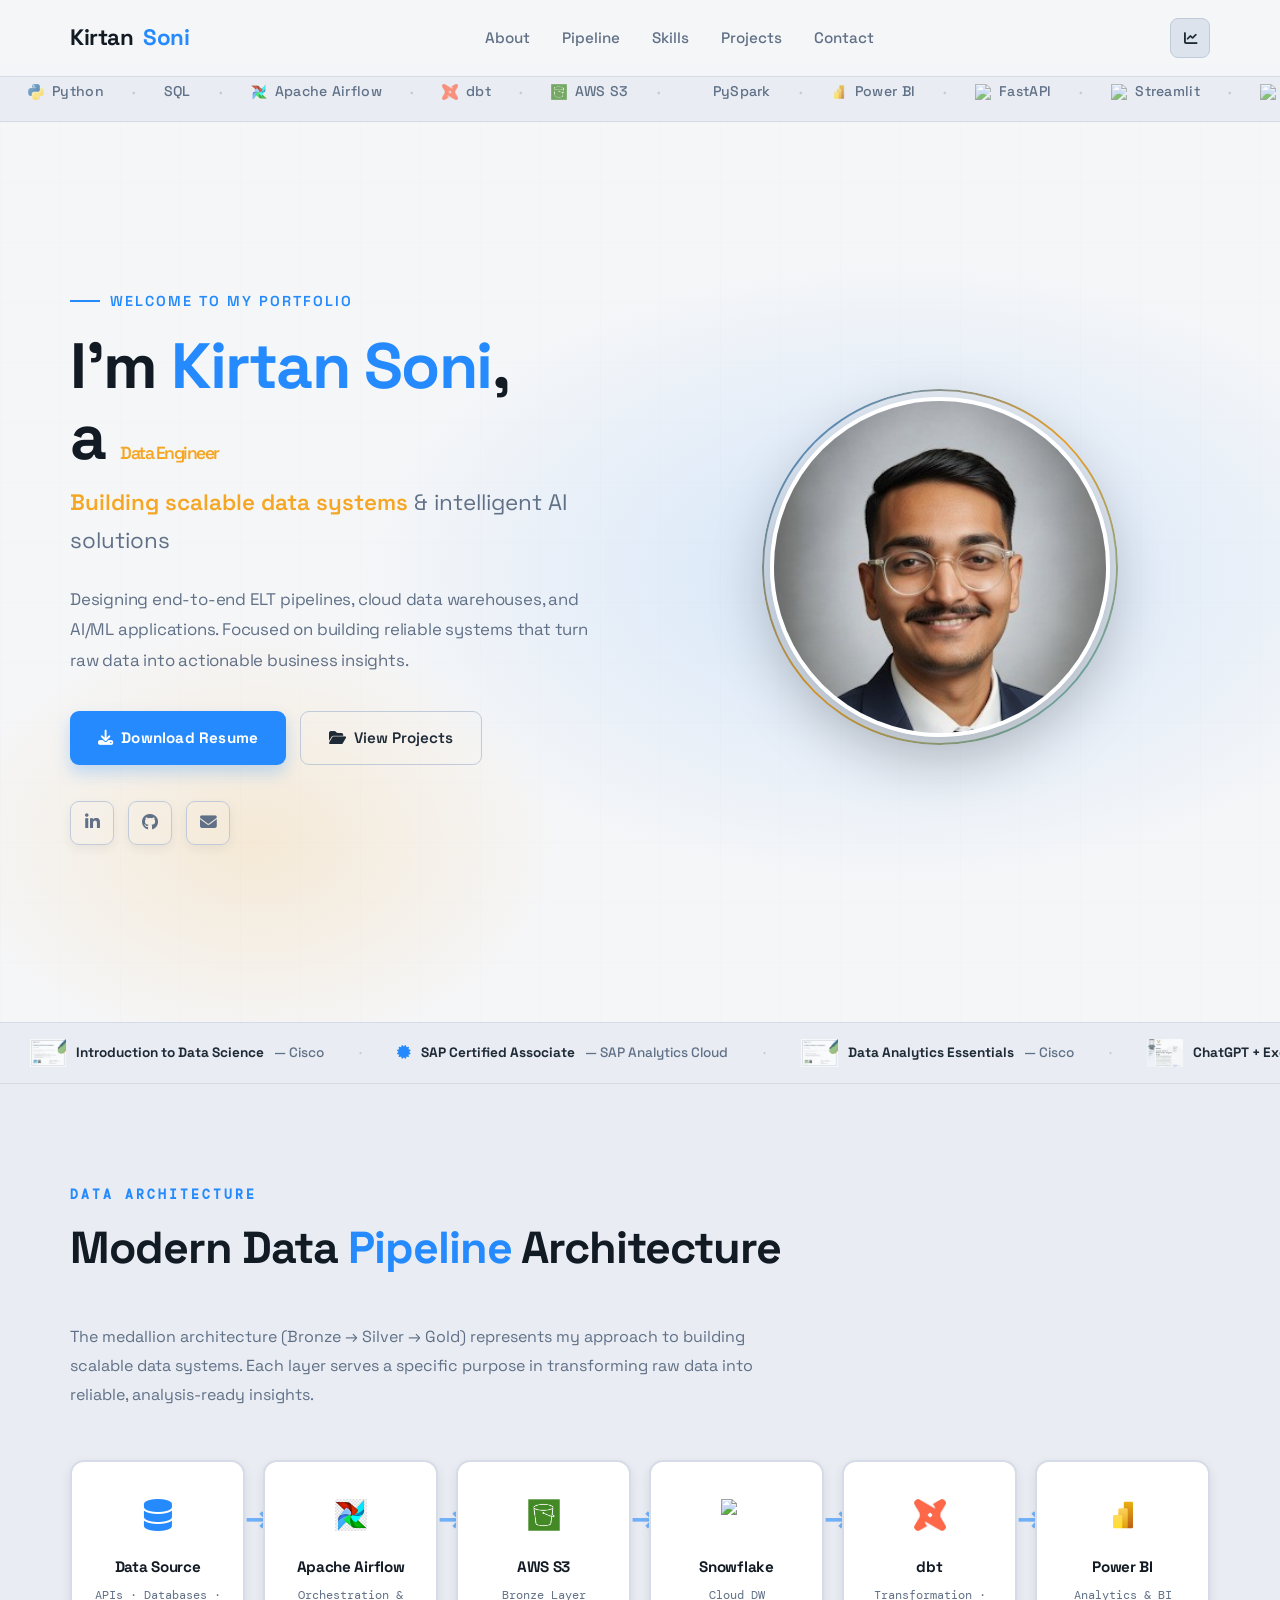
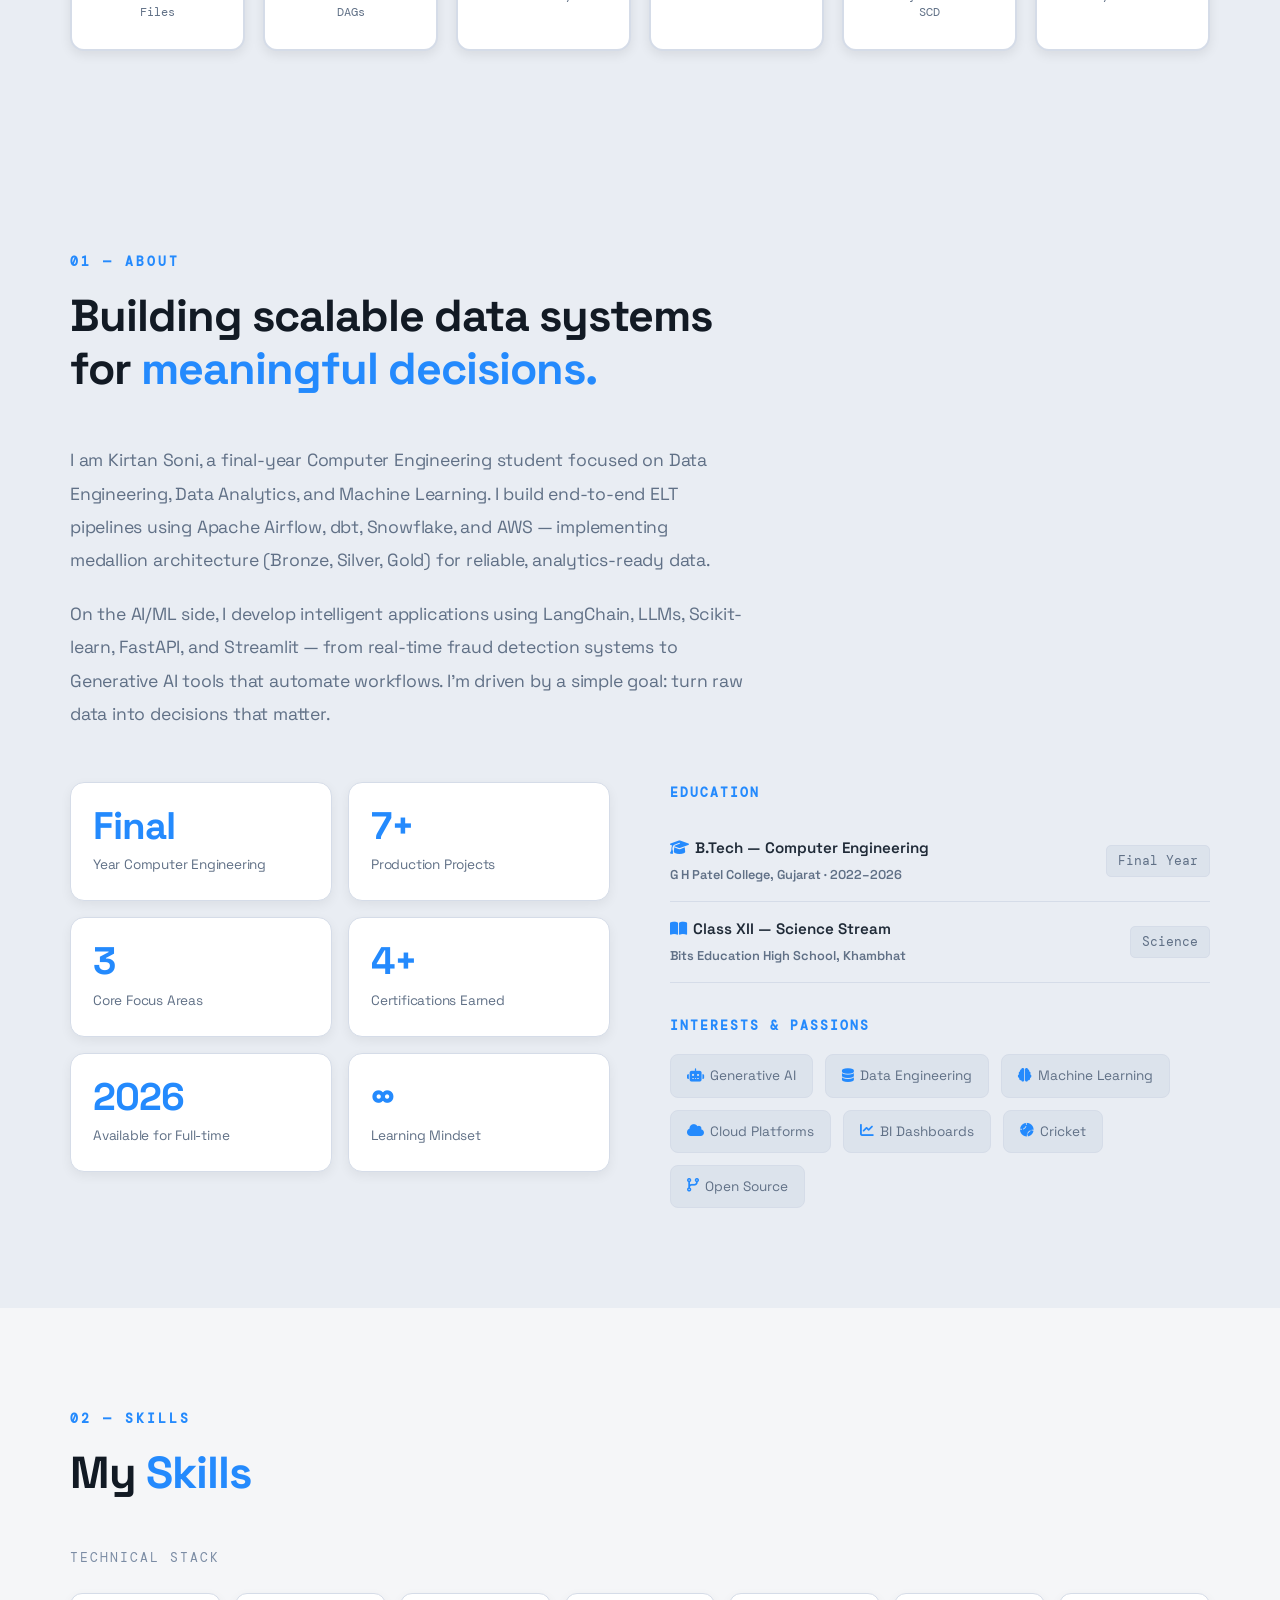
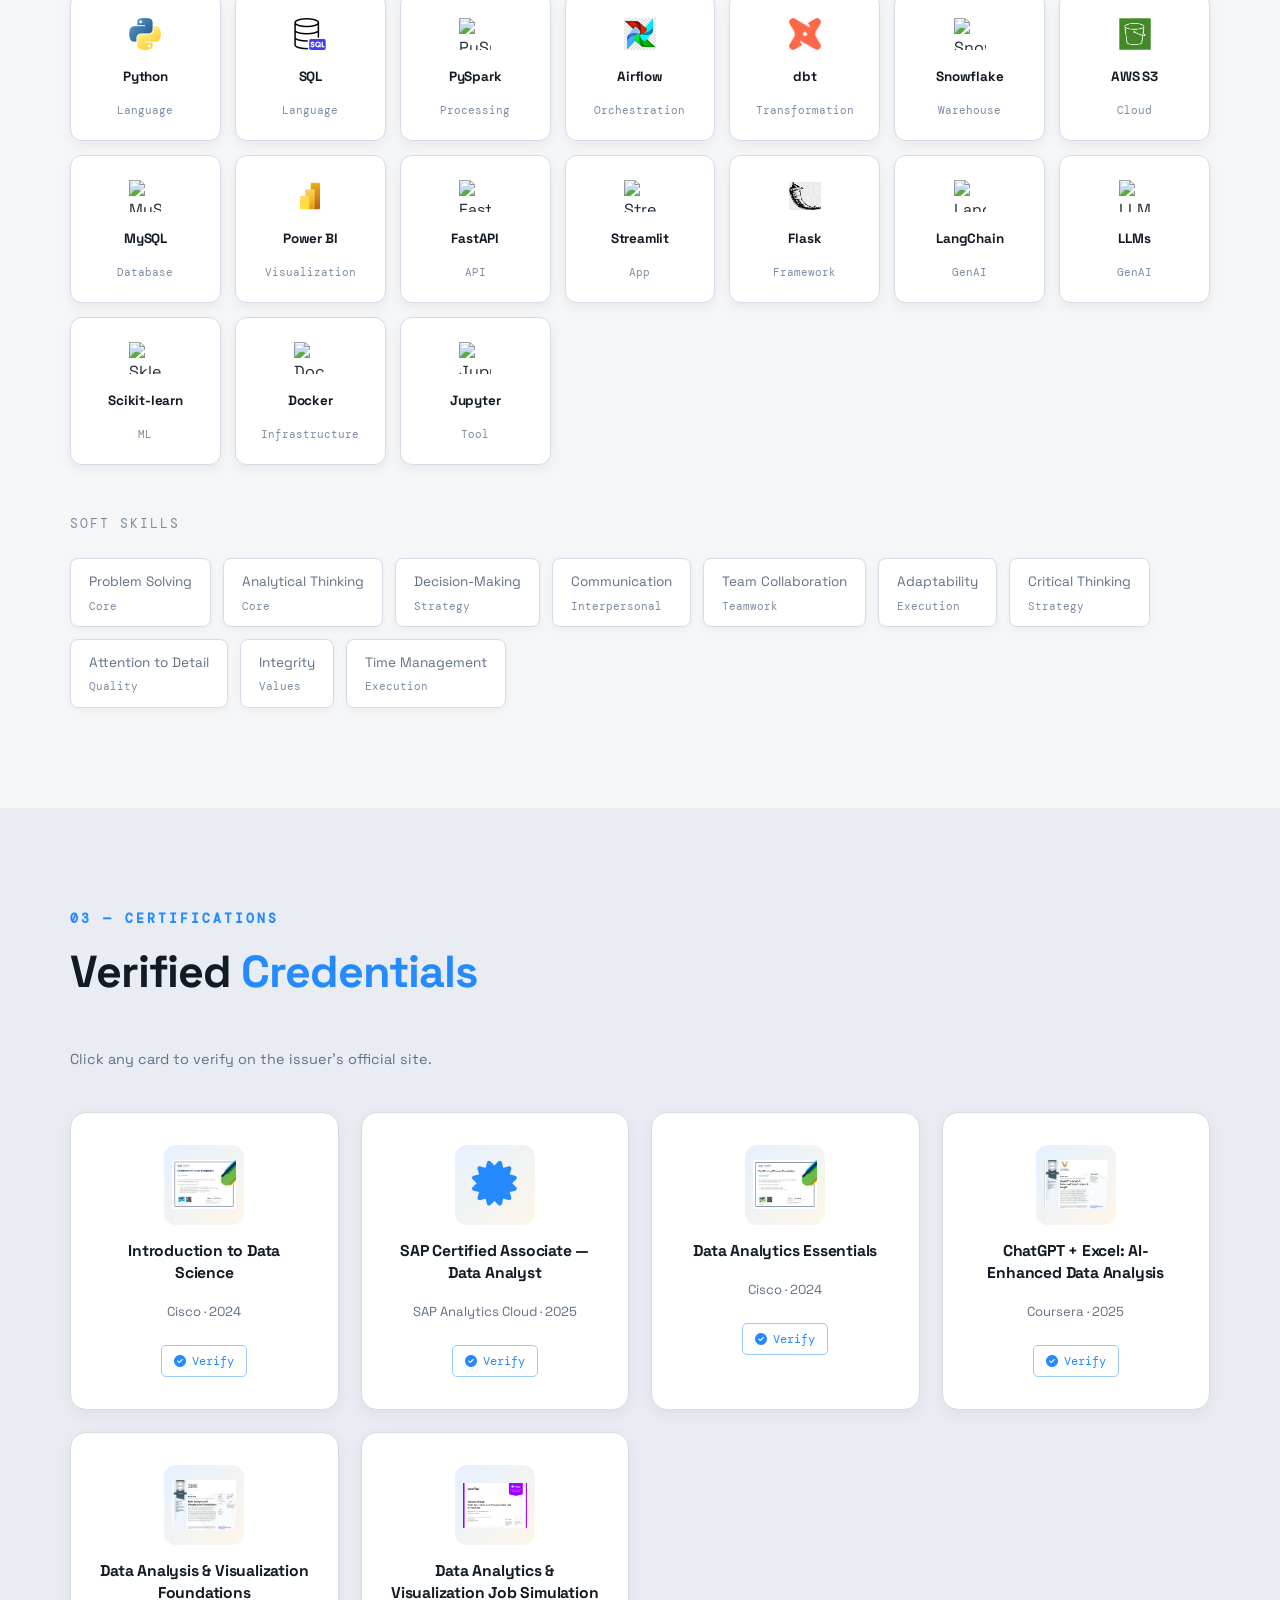
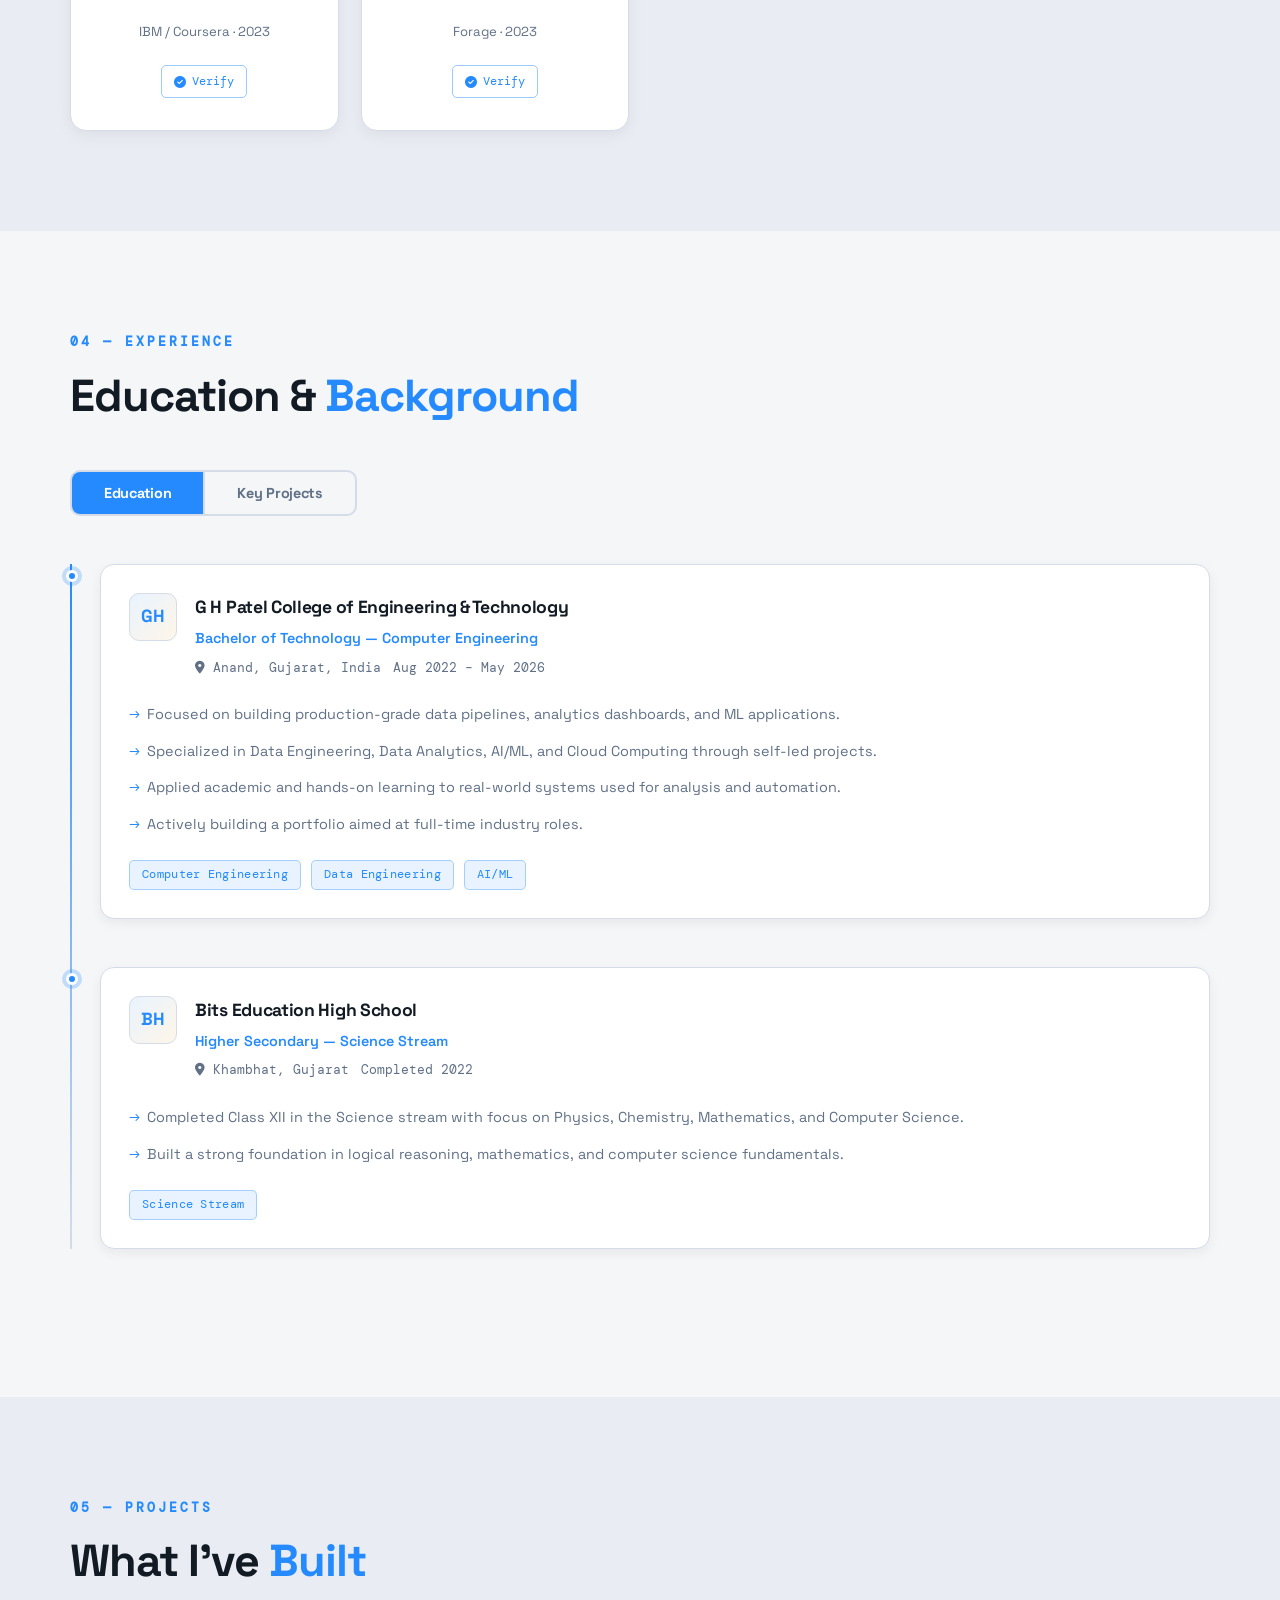
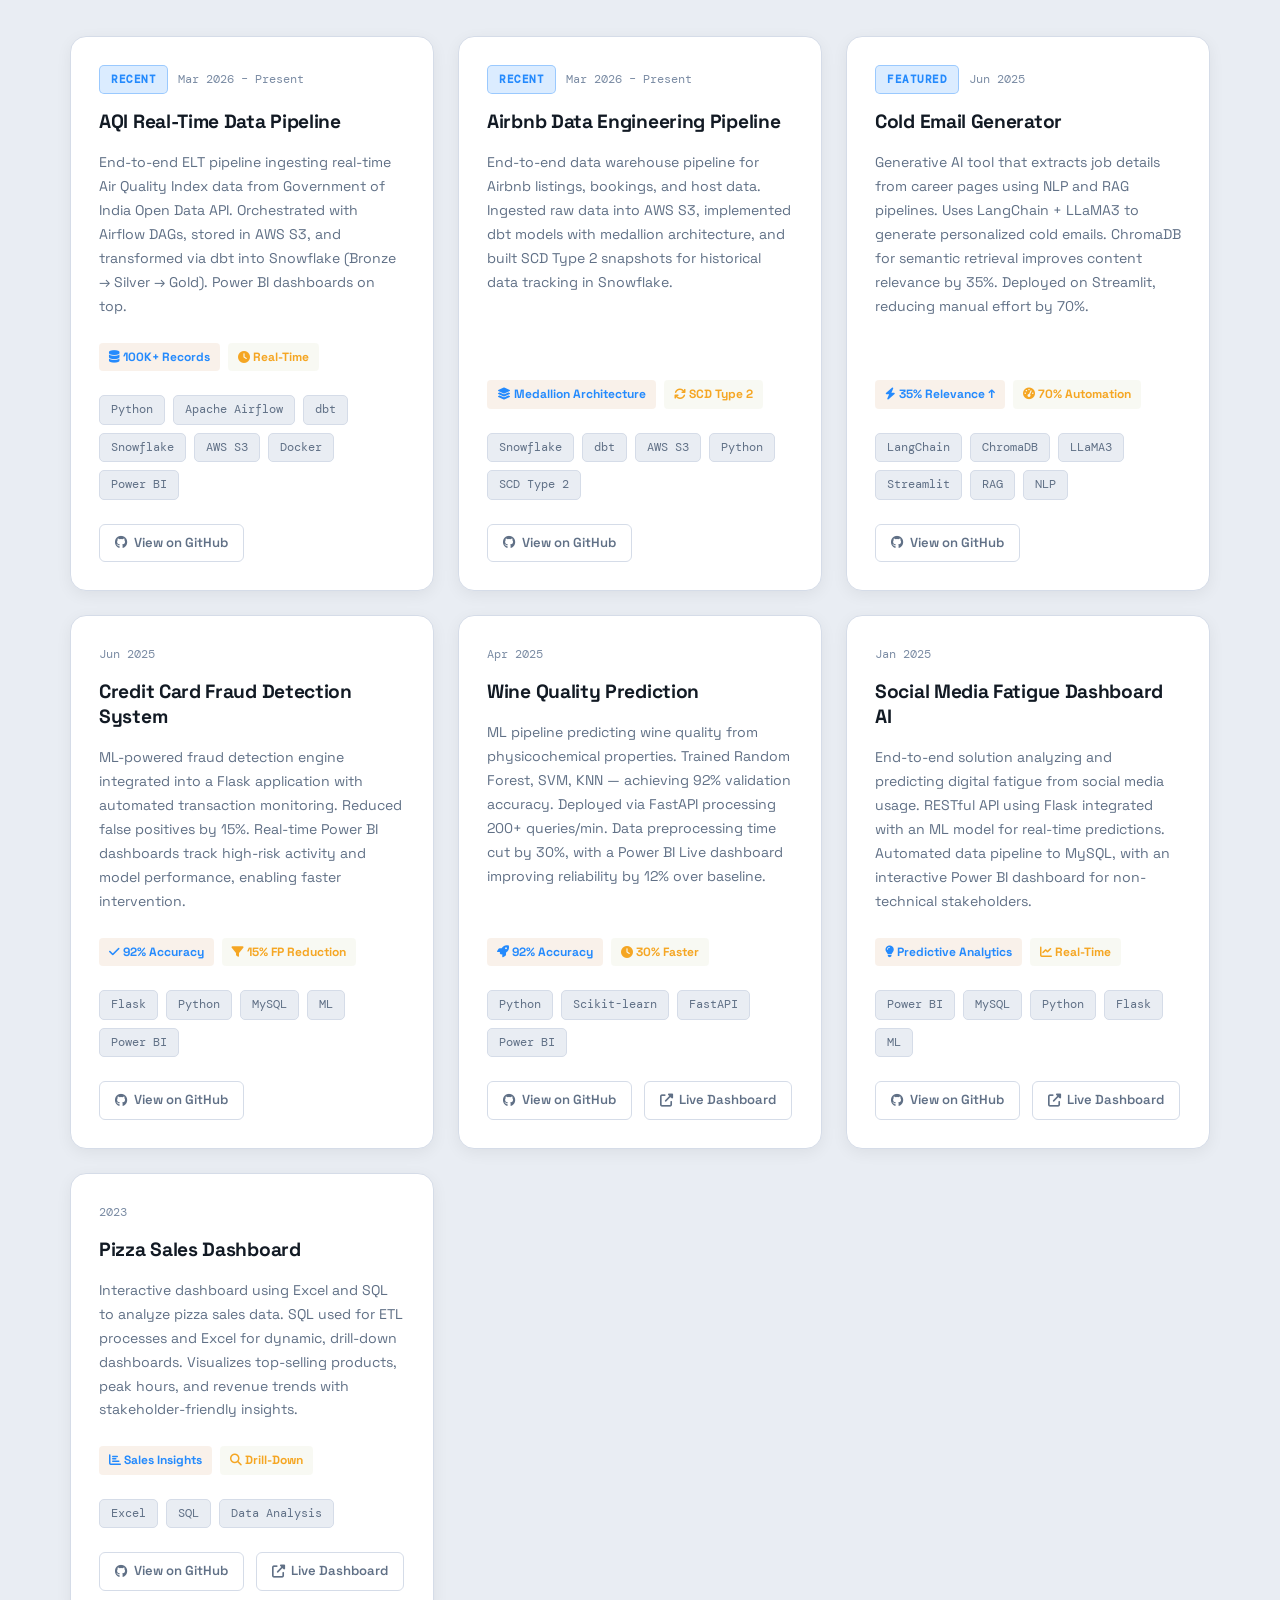
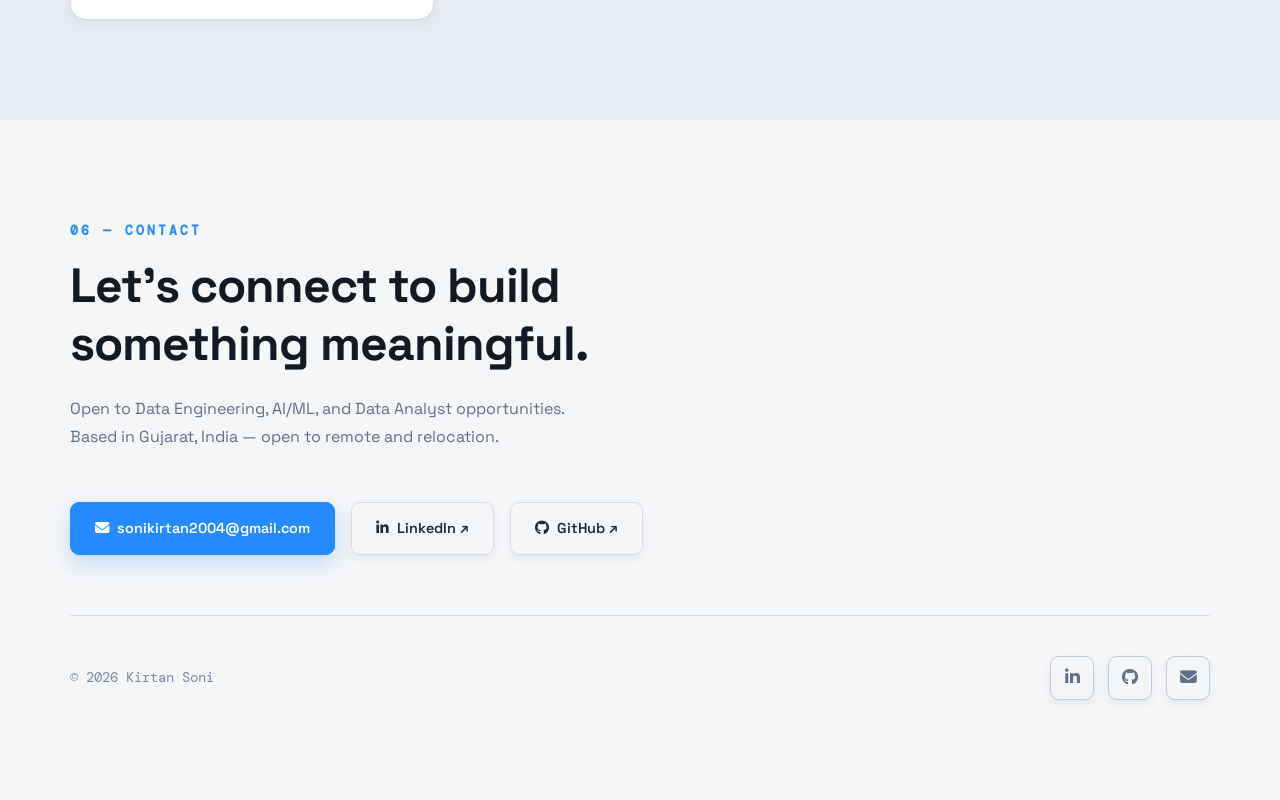
==== commit 3b74ef91: "Update portfolio themes and project repository links" ====
--- a/index.html
+++ b/index.html
@@ -24,7 +24,7 @@
       <li><a href="#contact">Contact</a></li>
     </ul>
     <div class="nav-actions">
-      <button class="theme-toggle" id="themeToggle" aria-label="Toggle color theme" title="Toggle color theme">
+      <button class="theme-toggle" id="themeToggle" aria-label="Cycle color themes" title="Cycle color themes">
         <i class="fas fa-moon" id="themeIcon"></i>
       </button>
       <button class="ham" id="hamBtn" aria-label="Menu"><i class="fas fa-bars"></i></button>
@@ -450,7 +450,7 @@
           <span class="proj-tag">Python</span><span class="proj-tag">Apache Airflow</span><span class="proj-tag">dbt</span><span class="proj-tag">Snowflake</span><span class="proj-tag">AWS S3</span><span class="proj-tag">Docker</span><span class="proj-tag">Power BI</span>
         </div>
         <div class="project-links">
-          <a href="https://github.com/sonikirtan110" class="proj-link" target="_blank"><i class="fab fa-github"></i> View on GitHub</a>
+          <a href="https://github.com/sonikirtan110/AQI-DATA-PIPELINE" class="proj-link" target="_blank"><i class="fab fa-github"></i> View on GitHub</a>
         </div>
       </div>
 
@@ -466,7 +466,7 @@
           <span class="proj-tag">Snowflake</span><span class="proj-tag">dbt</span><span class="proj-tag">AWS S3</span><span class="proj-tag">Python</span><span class="proj-tag">SCD Type 2</span>
         </div>
         <div class="project-links">
-          <a href="https://github.com/sonikirtan110" class="proj-link" target="_blank"><i class="fab fa-github"></i> View on GitHub</a>
+          <a href="https://github.com/sonikirtan110/Airbnb-AWS-DBT-Snowflake" class="proj-link" target="_blank"><i class="fab fa-github"></i> View on GitHub</a>
         </div>
       </div>
 
@@ -482,7 +482,7 @@
           <span class="proj-tag">LangChain</span><span class="proj-tag">ChromaDB</span><span class="proj-tag">LLaMA3</span><span class="proj-tag">Streamlit</span><span class="proj-tag">RAG</span><span class="proj-tag">NLP</span>
         </div>
         <div class="project-links">
-          <a href="https://github.com/sonikirtan110" class="proj-link" target="_blank"><i class="fab fa-github"></i> View on GitHub</a>
+          <a href="https://github.com/sonikirtan110/Genai-Cold-Email-Generator" class="proj-link" target="_blank"><i class="fab fa-github"></i> View on GitHub</a>
         </div>
       </div>
 
@@ -498,7 +498,7 @@
           <span class="proj-tag">Flask</span><span class="proj-tag">Python</span><span class="proj-tag">MySQL</span><span class="proj-tag">ML</span><span class="proj-tag">Power BI</span>
         </div>
         <div class="project-links">
-          <a href="https://github.com/sonikirtan110" class="proj-link" target="_blank"><i class="fab fa-github"></i> View on GitHub</a>
+          <a href="https://github.com/sonikirtan110/Credit-Card-Fraud-Detection" class="proj-link" target="_blank"><i class="fab fa-github"></i> View on GitHub</a>
         </div>
       </div>
 
@@ -514,7 +514,7 @@
           <span class="proj-tag">Python</span><span class="proj-tag">Scikit-learn</span><span class="proj-tag">FastAPI</span><span class="proj-tag">Power BI</span>
         </div>
         <div class="project-links">
-          <a href="https://github.com/sonikirtan110" class="proj-link" target="_blank"><i class="fab fa-github"></i> View on GitHub</a>
+          <a href="https://github.com/sonikirtan110/Wine-Quality-Analysis" class="proj-link" target="_blank"><i class="fab fa-github"></i> View on GitHub</a>
           <a href="https://project.novypro.com/PVlKsk" class="proj-link" target="_blank"><i class="fas fa-external-link-alt"></i> Live Dashboard</a>
         </div>
       </div>
--- a/style.css
+++ b/style.css
@@ -1,45 +1,96 @@
 :root {
-      --tea-green: #ccd5aeff;
-      --beige: #e9edc9ff;
-      --cornsilk: #fefae0ff;
-      --papaya-whip: #faedcdff;
-      --light-bronze: #d4a373ff;
-
-      --bg: var(--cornsilk);
-      --bg2: var(--papaya-whip);
-      --bg3: var(--beige);
-      --card: #fffdf2;
-      --border: #d8c5a8;
-      --border2: #c9b28f;
-      --accent: var(--light-bronze);
-      --accent2: var(--tea-green);
-      --accent3: #b08a68;
-      --text: #2c241d;
-      --muted: #6f6252;
-      --muted2: #8a7a66;
-      --white: #1f1a14;
-      --on-accent: #1e1812;
-      --nav-bg: rgba(254, 250, 224, 0.9);
+  /* Ink Wash (light mode) */
+  --ink-charcoal: #4a4a4a;
+  --ink-mist: #cbcbcb;
+  --ink-paper: #ffffe3;
+  --ink-steel: #6d8196;
+
+  --bg: var(--ink-paper);
+  --bg2: var(--ink-mist);
+  --bg3: #d6d6d6;
+  --card: #f4f4e9;
+  --border: #9eaab6;
+  --border2: #7f90a1;
+  --accent: var(--ink-steel);
+  --accent2: var(--ink-charcoal);
+  --accent3: #8fa0b0;
+  --accent-hover: #5c7389;
+  --accent-rgb: 109, 129, 150;
+  --accent2-rgb: 74, 74, 74;
+  --text: #1f242b;
+  --muted: #48515c;
+  --muted2: #606b78;
+  --white: #131920;
+  --on-accent: #ffffe3;
+  --nav-bg: rgba(255, 255, 227, 0.9);
       --font: 'Space Grotesk', sans-serif;
       --mono: 'DM Mono', monospace;
     }
 
     [data-theme="dark"] {
-      --bg: #1d1c18;
-      --bg2: #26241f;
-      --bg3: #2f2b24;
-      --card: #28251f;
-      --border: #3c372f;
-      --border2: #51483c;
-      --accent: #d4a373;
-      --accent2: #ccd5ae;
-      --accent3: #e9edc9;
-      --text: #f3eee3;
-      --muted: #c8bcaa;
-      --muted2: #a59681;
-      --white: #fffaf0;
-      --on-accent: #1f1a14;
-      --nav-bg: rgba(29, 28, 24, 0.9);
+  /* Blue Eclipse (dark mode) */
+  --bg: #0f0e47;
+  --bg2: #272757;
+  --bg3: #505081;
+  --card: #1d1d52;
+  --border: #4b4b7e;
+  --border2: #8686ac;
+  --accent: #8686ac;
+  --accent2: #6d8196;
+  --accent3: #505081;
+  --accent-hover: #72729a;
+  --accent-rgb: 134, 134, 172;
+  --accent2-rgb: 109, 129, 150;
+  --text: #f4f4ff;
+  --muted: #cccef1;
+  --muted2: #aeb1db;
+  --white: #ffffff;
+  --on-accent: #0f0e47;
+  --nav-bg: rgba(15, 14, 71, 0.9);
+    }
+
+    [data-theme="dashboard"] {
+  /* JustDo dashboard palette */
+  --bg: #f5f6f8;
+  --bg2: #e9edf3;
+  --bg3: #dce3ec;
+  --card: #ffffff;
+  --border: #d5dce8;
+  --border2: #c0cad9;
+  --accent: #248afd;
+  --accent2: #f5a623;
+  --accent3: #4bc0eb;
+  --accent-hover: #1678e6;
+  --accent-rgb: 36, 138, 253;
+  --accent2-rgb: 245, 166, 35;
+  --text: #1f2a37;
+  --muted: #607086;
+  --muted2: #7b8ca4;
+  --white: #121a24;
+  --on-accent: #ffffff;
+  --nav-bg: rgba(245, 246, 248, 0.92);
+    }
+
+    [data-theme="purple"] {
+  /* Purple admin palette */
+  --bg: #f5f2fa;
+  --bg2: #ebe4f5;
+  --bg3: #ddd1ee;
+  --card: #ffffff;
+  --border: #d7caeb;
+  --border2: #bea8e1;
+  --accent: #a05aff;
+  --accent2: #1bcfb4;
+  --accent3: #9e58ff;
+  --accent-hover: #8e46f6;
+  --accent-rgb: 160, 90, 255;
+  --accent2-rgb: 27, 207, 180;
+  --text: #241b33;
+  --muted: #64567c;
+  --muted2: #7f6a99;
+  --white: #1a1228;
+  --on-accent: #ffffff;
+  --nav-bg: rgba(245, 242, 250, 0.92);
     }
     *, *::before, *::after { margin:0; padding:0; box-sizing:border-box; }
     html { scroll-behavior: smooth; }
@@ -105,8 +156,8 @@
     }
     .hero-bg {
       position: absolute; inset: 0; z-index: 0;
-      background: radial-gradient(ellipse 60% 50% at 70% 50%, rgba(212,163,115,0.14) 0%, transparent 70%),
-          radial-gradient(ellipse 40% 40% at 20% 80%, rgba(204,213,174,0.16) 0%, transparent 60%);
+      background: radial-gradient(ellipse 60% 50% at 70% 50%, rgba(var(--accent-rgb),0.16) 0%, transparent 70%),
+          radial-gradient(ellipse 40% 40% at 20% 80%, rgba(var(--accent2-rgb),0.16) 0%, transparent 60%);
     }
     .hero-grid { position: absolute; inset: 0; z-index: 0; opacity: 0.03;
       background-image: linear-gradient(var(--border2) 1px, transparent 1px), linear-gradient(90deg, var(--border2) 1px, transparent 1px);
@@ -121,13 +172,13 @@
     .hero-role span { color: var(--accent2); font-weight: 600; }
     .hero-desc { color: var(--muted); font-size: 1.05rem; max-width: 520px; line-height: 1.8; margin-bottom: 36px; letter-spacing: -0.2px; }
     .hero-btns { display: flex; gap: 14px; flex-wrap: wrap; margin-bottom: 36px; }
-    .btn-primary { display: inline-flex; align-items: center; gap: 8px; padding: 14px 28px; background: var(--accent); color: var(--on-accent); font-weight: 700; font-size: 0.95rem; border-radius: 9px; text-decoration: none; transition: all 0.3s cubic-bezier(0.23, 1, 0.320, 1); letter-spacing: 0.2px; box-shadow: 0 8px 16px rgba(212,163,115,0.25); }
-    .btn-primary:hover { background: #c99667; transform: translateY(-2px); box-shadow: 0 16px 40px rgba(212,163,115,0.35); }
+    .btn-primary { display: inline-flex; align-items: center; gap: 8px; padding: 14px 28px; background: var(--accent); color: var(--on-accent); font-weight: 700; font-size: 0.95rem; border-radius: 9px; text-decoration: none; transition: all 0.3s cubic-bezier(0.23, 1, 0.320, 1); letter-spacing: 0.2px; box-shadow: 0 8px 16px rgba(var(--accent-rgb),0.25); }
+    .btn-primary:hover { background: var(--accent-hover); transform: translateY(-2px); box-shadow: 0 16px 40px rgba(var(--accent-rgb),0.35); }
     .btn-outline { display: inline-flex; align-items: center; gap: 8px; padding: 13px 28px; background: transparent; color: var(--text); font-weight: 600; font-size: 0.95rem; border-radius: 9px; text-decoration: none; border: 1.5px solid var(--border2); transition: all 0.3s cubic-bezier(0.23, 1, 0.320, 1); }
-    .btn-outline:hover { border-color: var(--accent); color: var(--accent); transform: translateY(-2px); background: rgba(212,163,115,0.05); }
+    .btn-outline:hover { border-color: var(--accent); color: var(--accent); transform: translateY(-2px); background: rgba(var(--accent-rgb),0.08); }
     .hero-socials { display: flex; gap: 14px; }
     .hero-social-link { width: 44px; height: 44px; border-radius: 9px; border: 1.5px solid var(--border2); display: flex; align-items: center; justify-content: center; color: var(--muted); text-decoration: none; transition: all 0.3s cubic-bezier(0.23, 1, 0.320, 1); font-size: 1.05rem; box-shadow: 0 4px 12px rgba(0,0,0,0.06); }
-    .hero-social-link:hover { border-color: var(--accent); color: var(--accent); background: rgba(212,163,115,0.1); transform: translateY(-3px); box-shadow: 0 8px 20px rgba(212,163,115,0.18); }
+    .hero-social-link:hover { border-color: var(--accent); color: var(--accent); background: rgba(var(--accent-rgb),0.12); transform: translateY(-3px); box-shadow: 0 8px 20px rgba(var(--accent-rgb),0.18); }
 
     /* Hero right - photo */
     .hero-right { display: flex; justify-content: center; position: relative; }
@@ -143,7 +194,7 @@
       -webkit-mask-composite: destination-out;
       mask-composite: exclude;
       animation: spin 8s linear infinite;
-      box-shadow: 0 0 40px rgba(212,163,115,0.2);
+      box-shadow: 0 0 40px rgba(var(--accent-rgb),0.22);
     }
     @keyframes spin { from { transform: rotate(0deg); } to { transform: rotate(360deg); } }
     .hero-photo { width: 340px; height: 340px; border-radius: 50%; object-fit: cover; object-position: center 18%; border: 4px solid var(--card); position: relative; z-index: 1; box-shadow: 0 20px 60px rgba(0,0,0,0.25); }
@@ -170,7 +221,7 @@
     .about-grid { display: grid; grid-template-columns: 1fr 1fr; gap: 60px; align-items: start; margin-top: 50px; }
     .stats-grid { display: grid; grid-template-columns: 1fr 1fr; gap: 16px; }
     .stat-card { background: var(--card); border: 1px solid var(--border); border-radius: 14px; padding: 24px 22px; transition: all 0.3s; box-shadow: 0 4px 12px rgba(0,0,0,0.06); }
-    .stat-card:hover { border-color: var(--accent); transform: translateY(-4px); box-shadow: 0 12px 28px rgba(212,163,115,0.15); }
+    .stat-card:hover { border-color: var(--accent); transform: translateY(-4px); box-shadow: 0 12px 28px rgba(var(--accent-rgb),0.16); }
     .stat-num { font-size: 2.4rem; font-weight: 700; color: var(--accent); letter-spacing: -1px; line-height: 1; }
     .stat-label { font-size: 0.85rem; color: var(--muted); margin-top: 8px; letter-spacing: -0.2px; }
     .about-right h4 { font-size: 0.8rem; letter-spacing: 2px; text-transform: uppercase; color: var(--accent); font-family: var(--mono); margin-bottom: 18px; }
@@ -180,22 +231,22 @@
     .lang-level { font-size: 0.8rem; color: var(--muted); font-family: var(--mono); background: var(--bg3); padding: 4px 11px; border-radius: 5px; border: 1px solid var(--border); }
     .interests-wrap { display: flex; flex-wrap: wrap; gap: 12px; }
     .interest-chip { background: var(--bg3); border: 1px solid var(--border); border-radius: 8px; padding: 9px 16px; font-size: 0.85rem; color: var(--muted); display: flex; align-items: center; gap: 6px; transition: all 0.3s; cursor: default; }
-    .interest-chip:hover { border-color: var(--accent); color: var(--accent); background: rgba(212,163,115,0.08); }
+    .interest-chip:hover { border-color: var(--accent); color: var(--accent); background: rgba(var(--accent-rgb),0.1); }
 
     /* ── SKILLS ── */
     #skills { background: var(--bg); }
     .skills-subheading { font-size: 0.8rem; letter-spacing: 2px; text-transform: uppercase; color: var(--muted2); font-family: var(--mono); margin: 48px 0 24px; }
     .tech-grid { display: grid; grid-template-columns: repeat(auto-fill, minmax(140px, 1fr)); gap: 14px; }
     .tech-card { background: var(--card); border: 1px solid var(--border); border-radius: 12px; padding: 20px 16px; display: flex; flex-direction: column; align-items: center; gap: 12px; text-align: center; transition: all 0.3s cubic-bezier(0.23, 1, 0.320, 1); cursor: default; box-shadow: 0 4px 12px rgba(0,0,0,0.06); }
-    .tech-card:hover { border-color: var(--accent); background: linear-gradient(135deg, var(--card) 0%, rgba(212,163,115,0.05) 100%); transform: translateY(-4px); box-shadow: 0 12px 28px rgba(212,163,115,0.15); }
+    .tech-card:hover { border-color: var(--accent); background: linear-gradient(135deg, var(--card) 0%, rgba(var(--accent-rgb),0.08) 100%); transform: translateY(-4px); box-shadow: 0 12px 28px rgba(var(--accent-rgb),0.16); }
     .tech-icon { width: 40px; height: 40px; display: flex; align-items: center; justify-content: center; }
     .tech-icon img { width: 32px; height: 32px; object-fit: contain; }
-    .tech-icon-letter { width: 32px; height: 32px; background: linear-gradient(135deg, var(--accent) 0%, var(--accent2) 100%); border-radius: 8px; display: flex; align-items: center; justify-content: center; font-weight: 700; font-size: 0.9rem; color: #fff; box-shadow: 0 4px 12px rgba(212,163,115,0.25); }
+    .tech-icon-letter { width: 32px; height: 32px; background: linear-gradient(135deg, var(--accent) 0%, var(--accent2) 100%); border-radius: 8px; display: flex; align-items: center; justify-content: center; font-weight: 700; font-size: 0.9rem; color: #fff; box-shadow: 0 4px 12px rgba(var(--accent-rgb),0.25); }
     .tech-name { font-size: 0.84rem; font-weight: 700; color: var(--white); letter-spacing: -0.2px; }
     .tech-cat { font-size: 0.7rem; color: var(--muted2); font-family: var(--mono); }
     .soft-grid { display: flex; flex-wrap: wrap; gap: 12px; }
     .soft-chip { background: var(--card); border: 1px solid var(--border); border-radius: 8px; padding: 11px 18px; font-size: 0.85rem; color: var(--muted); display: flex; flex-direction: column; gap: 3px; transition: all 0.3s; box-shadow: 0 2px 8px rgba(0,0,0,0.04); }
-    .soft-chip:hover { border-color: var(--accent2); color: var(--text); background: rgba(204,213,174,0.08); }
+    .soft-chip:hover { border-color: var(--accent2); color: var(--text); background: rgba(var(--accent2-rgb),0.1); }
     .soft-chip small { font-size: 0.68rem; color: var(--muted2); font-family: var(--mono); }
 
     /* ── CERTIFICATIONS ── */
@@ -203,13 +254,13 @@
     .cert-subtext { font-size: 0.9rem; color: var(--muted); margin-bottom: 40px; }
     .cert-grid { display: grid; grid-template-columns: repeat(auto-fill, minmax(260px, 1fr)); gap: 22px; }
     .cert-card { background: var(--card); border: 1px solid var(--border); border-radius: 16px; padding: 32px 28px; display: flex; flex-direction: column; align-items: center; text-align: center; gap: 16px; transition: all 0.3s cubic-bezier(0.23, 1, 0.320, 1); text-decoration: none; cursor: pointer; box-shadow: 0 4px 16px rgba(0,0,0,0.06); }
-    .cert-card:hover { transform: translateY(-8px); border-color: var(--accent); box-shadow: 0 20px 48px rgba(212,163,115,0.2); background: linear-gradient(135deg, var(--card) 0%, rgba(212,163,115,0.05) 100%); }
-    .cert-badge-wrap { width: 80px; height: 80px; display: flex; align-items: center; justify-content: center; background: linear-gradient(135deg, rgba(212,163,115,0.1) 0%, rgba(204,213,174,0.1) 100%); border-radius: 12px; }
+    .cert-card:hover { transform: translateY(-8px); border-color: var(--accent); box-shadow: 0 20px 48px rgba(var(--accent-rgb),0.2); background: linear-gradient(135deg, var(--card) 0%, rgba(var(--accent-rgb),0.08) 100%); }
+    .cert-badge-wrap { width: 80px; height: 80px; display: flex; align-items: center; justify-content: center; background: linear-gradient(135deg, rgba(var(--accent-rgb),0.12) 0%, rgba(var(--accent2-rgb),0.1) 100%); border-radius: 12px; }
     .cert-badge-wrap img { width: 64px; height: 64px; object-fit: contain; border-radius: 10px; }
     .cert-badge-icon { font-size: 2.8rem; }
     .cert-name { font-size: 0.98rem; font-weight: 700; color: var(--white); line-height: 1.4; letter-spacing: -0.2px; }
     .cert-issuer { font-size: 0.82rem; color: var(--muted); }
-    .cert-verify { display: inline-flex; align-items: center; gap: 6px; font-size: 0.75rem; color: var(--accent); border: 1px solid rgba(212,163,115,0.4); padding: 5px 12px; border-radius: 5px; font-family: var(--mono); margin-top: 6px; transition: all 0.2s; }
+    .cert-verify { display: inline-flex; align-items: center; gap: 6px; font-size: 0.75rem; color: var(--accent); border: 1px solid rgba(var(--accent-rgb),0.45); padding: 5px 12px; border-radius: 5px; font-family: var(--mono); margin-top: 6px; transition: all 0.2s; }
     .about-icon { color: var(--accent); margin-right: 6px; }
     .interest-chip i { color: var(--accent); }
 
@@ -224,11 +275,11 @@
     .timeline { position: relative; padding-left: 30px; }
     .timeline::before { content: ''; position: absolute; left: 0; top: 0; bottom: 0; width: 2px; background: linear-gradient(180deg, var(--accent) 0%, var(--border) 100%); }
     .timeline-item { position: relative; margin-bottom: 48px; }
-    .timeline-dot { position: absolute; left: -34px; top: 6px; width: 12px; height: 12px; border-radius: 50%; background: var(--accent); border: 3px solid var(--card); box-shadow: 0 0 0 4px rgba(212,163,115,0.25); transition: all 0.2s; }
+    .timeline-dot { position: absolute; left: -34px; top: 6px; width: 12px; height: 12px; border-radius: 50%; background: var(--accent); border: 3px solid var(--card); box-shadow: 0 0 0 4px rgba(var(--accent-rgb),0.25); transition: all 0.2s; }
     .timeline-card { background: var(--card); border: 1px solid var(--border); border-radius: 14px; padding: 28px; transition: all 0.3s; box-shadow: 0 4px 12px rgba(0,0,0,0.06); }
-    .timeline-card:hover { border-color: var(--accent); box-shadow: 0 12px 32px rgba(212,163,115,0.15); transform: translateY(-2px); }
+    .timeline-card:hover { border-color: var(--accent); box-shadow: 0 12px 32px rgba(var(--accent-rgb),0.15); transform: translateY(-2px); }
     .timeline-header { display: flex; align-items: flex-start; gap: 18px; margin-bottom: 18px; }
-    .timeline-logo { width: 48px; height: 48px; border-radius: 10px; background: linear-gradient(135deg, rgba(212,163,115,0.1) 0%, rgba(204,213,174,0.1) 100%); border: 1px solid var(--border); display: flex; align-items: center; justify-content: center; overflow: hidden; flex-shrink: 0; }
+    .timeline-logo { width: 48px; height: 48px; border-radius: 10px; background: linear-gradient(135deg, rgba(var(--accent-rgb),0.1) 0%, rgba(var(--accent2-rgb),0.1) 100%); border: 1px solid var(--border); display: flex; align-items: center; justify-content: center; overflow: hidden; flex-shrink: 0; }
     .timeline-logo img { width: 36px; height: 36px; object-fit: contain; }
     .timeline-logo-letter { font-size: 1.1rem; font-weight: 700; color: var(--accent); }
     .timeline-meta { flex: 1; }
@@ -239,17 +290,17 @@
     .timeline-body ul li { font-size: 0.9rem; color: var(--muted); padding: 6px 0 6px 18px; position: relative; line-height: 1.7; }
     .timeline-body ul li::before { content: '→'; position: absolute; left: 0; color: var(--accent); font-size: 0.85rem; }
     .timeline-tags { display: flex; flex-wrap: wrap; gap: 10px; margin-top: 18px; }
-    .tl-tag { background: rgba(212,163,115,0.1); border: 1px solid rgba(212,163,115,0.3); color: var(--accent); font-size: 0.72rem; padding: 4px 12px; border-radius: 5px; font-family: var(--mono); letter-spacing: 0.3px; }
+    .tl-tag { background: rgba(var(--accent-rgb),0.1); border: 1px solid rgba(var(--accent-rgb),0.35); color: var(--accent); font-size: 0.72rem; padding: 4px 12px; border-radius: 5px; font-family: var(--mono); letter-spacing: 0.3px; }
 
     /* ── PROJECTS ── */
     #projects { background: var(--bg2); }
     .projects-grid { display: grid; grid-template-columns: repeat(auto-fill, minmax(360px, 1fr)); gap: 24px; }
     .project-card { background: var(--card); border: 1px solid var(--border); border-radius: 16px; padding: 28px; display: flex; flex-direction: column; gap: 16px; transition: all 0.3s cubic-bezier(0.23, 1, 0.320, 1); position: relative; overflow: hidden; box-shadow: 0 4px 16px rgba(0,0,0,0.06); }
-    .project-card::before { content: ''; position: absolute; inset: 0; background: radial-gradient(ellipse at top left, rgba(212,163,115,0.1) 0%, transparent 60%); opacity: 0; transition: opacity 0.3s; }
-    .project-card:hover { border-color: var(--accent); transform: translateY(-8px); box-shadow: 0 20px 48px rgba(212,163,115,0.2); }
+    .project-card::before { content: ''; position: absolute; inset: 0; background: radial-gradient(ellipse at top left, rgba(var(--accent-rgb),0.12) 0%, transparent 60%); opacity: 0; transition: opacity 0.3s; }
+    .project-card:hover { border-color: var(--accent); transform: translateY(-8px); box-shadow: 0 20px 48px rgba(var(--accent-rgb),0.2); }
     .project-card:hover::before { opacity: 1; }
     .project-badges { display: flex; gap: 10px; flex-wrap: wrap; align-items: center; }
-    .badge-recent { background: rgba(212,163,115,0.16); border: 1px solid rgba(212,163,115,0.35); color: var(--accent); font-size: 0.7rem; font-weight: 700; padding: 4px 11px; border-radius: 5px; font-family: var(--mono); letter-spacing: 0.5px; }
+    .badge-recent { background: rgba(var(--accent-rgb),0.16); border: 1px solid rgba(var(--accent-rgb),0.35); color: var(--accent); font-size: 0.7rem; font-weight: 700; padding: 4px 11px; border-radius: 5px; font-family: var(--mono); letter-spacing: 0.5px; }
     .badge-date { font-size: 0.75rem; color: var(--muted2); font-family: var(--mono); }
     .project-name { font-size: 1.2rem; font-weight: 700; color: var(--white); line-height: 1.3; letter-spacing: -0.3px; }
     .project-desc { font-size: 0.88rem; color: var(--muted); line-height: 1.7; flex: 1; }
@@ -258,7 +309,7 @@
     .proj-tag:hover { border-color: var(--accent); color: var(--accent); }
     .project-links { display: flex; gap: 12px; margin-top: 8px; flex-wrap: wrap; }
     .proj-link { display: inline-flex; align-items: center; gap: 6px; font-size: 0.82rem; color: var(--muted); text-decoration: none; border: 1px solid var(--border); padding: 7px 15px; border-radius: 6px; transition: all 0.2s; font-weight: 600; }
-    .proj-link:hover { color: var(--accent); border-color: var(--accent); background: rgba(212,163,115,0.08); }
+    .proj-link:hover { color: var(--accent); border-color: var(--accent); background: rgba(var(--accent-rgb),0.1); }
 
     /* ── CONTACT ── */
     #contact { background: var(--bg); }
@@ -266,9 +317,9 @@
     .contact-sub { font-size: 1rem; color: var(--muted); max-width: 500px; line-height: 1.8; margin-bottom: 50px; }
     .contact-links { display: flex; flex-wrap: wrap; gap: 16px; margin-bottom: 60px; }
     .contact-link { display: inline-flex; align-items: center; gap: 8px; text-decoration: none; padding: 13px 24px; border-radius: 9px; font-weight: 600; font-size: 0.9rem; border: 1.5px solid var(--border); color: var(--text); transition: all 0.3s cubic-bezier(0.23, 1, 0.320, 1); box-shadow: 0 4px 12px rgba(0,0,0,0.06); }
-    .contact-link.email { background: var(--accent); border-color: var(--accent); color: var(--on-accent); box-shadow: 0 8px 20px rgba(212,163,115,0.25); }
-    .contact-link.email:hover { background: #c99667; transform: translateY(-2px); box-shadow: 0 12px 32px rgba(212,163,115,0.35); }
-    .contact-link:not(.email):hover { border-color: var(--accent); color: var(--accent); background: rgba(212,163,115,0.05); transform: translateY(-2px); }
+    .contact-link.email { background: var(--accent); border-color: var(--accent); color: var(--on-accent); box-shadow: 0 8px 20px rgba(var(--accent-rgb),0.25); }
+    .contact-link.email:hover { background: var(--accent-hover); transform: translateY(-2px); box-shadow: 0 12px 32px rgba(var(--accent-rgb),0.35); }
+    .contact-link:not(.email):hover { border-color: var(--accent); color: var(--accent); background: rgba(var(--accent-rgb),0.08); transform: translateY(-2px); }
     .contact-divider { border: none; border-top: 1px solid var(--border); margin: 0 0 40px; }
     .footer-row { display: flex; align-items: center; justify-content: space-between; flex-wrap: wrap; gap: 16px; }
     .footer-copy { font-size: 0.85rem; color: var(--muted2); font-family: var(--mono); }
@@ -285,7 +336,7 @@
     .pipeline-desc { font-size: 1rem; color: var(--muted); max-width: 700px; margin-bottom: 50px; line-height: 1.8; }
     .pipeline-flow { display: grid; grid-template-columns: repeat(auto-fit, minmax(160px, 1fr)); gap: 18px; align-items: stretch; }
     .pipeline-step { background: var(--card); border: 2px solid var(--border); border-radius: 14px; padding: 28px 16px; display: flex; flex-direction: column; align-items: center; text-align: center; transition: all 0.3s cubic-bezier(0.23, 1, 0.320, 1); position: relative; box-shadow: 0 4px 12px rgba(0,0,0,0.08); }
-    .pipeline-step:hover { border-color: var(--accent); transform: translateY(-8px); box-shadow: 0 16px 32px rgba(212,163,115,0.2); background: linear-gradient(135deg, var(--card) 0%, rgba(212,163,115,0.05) 100%); }
+    .pipeline-step:hover { border-color: var(--accent); transform: translateY(-8px); box-shadow: 0 16px 32px rgba(var(--accent-rgb),0.2); background: linear-gradient(135deg, var(--card) 0%, rgba(var(--accent-rgb),0.08) 100%); }
     .pipeline-step::after { content: '→'; position: absolute; right: -28px; font-size: 2rem; color: var(--accent); opacity: 0.6; font-weight: 700; }
     .pipeline-step:last-child::after { display: none; }
     .pipeline-icon { font-size: 2.8rem; margin-bottom: 14px; display: flex; align-items: center; justify-content: center; height: 50px; }
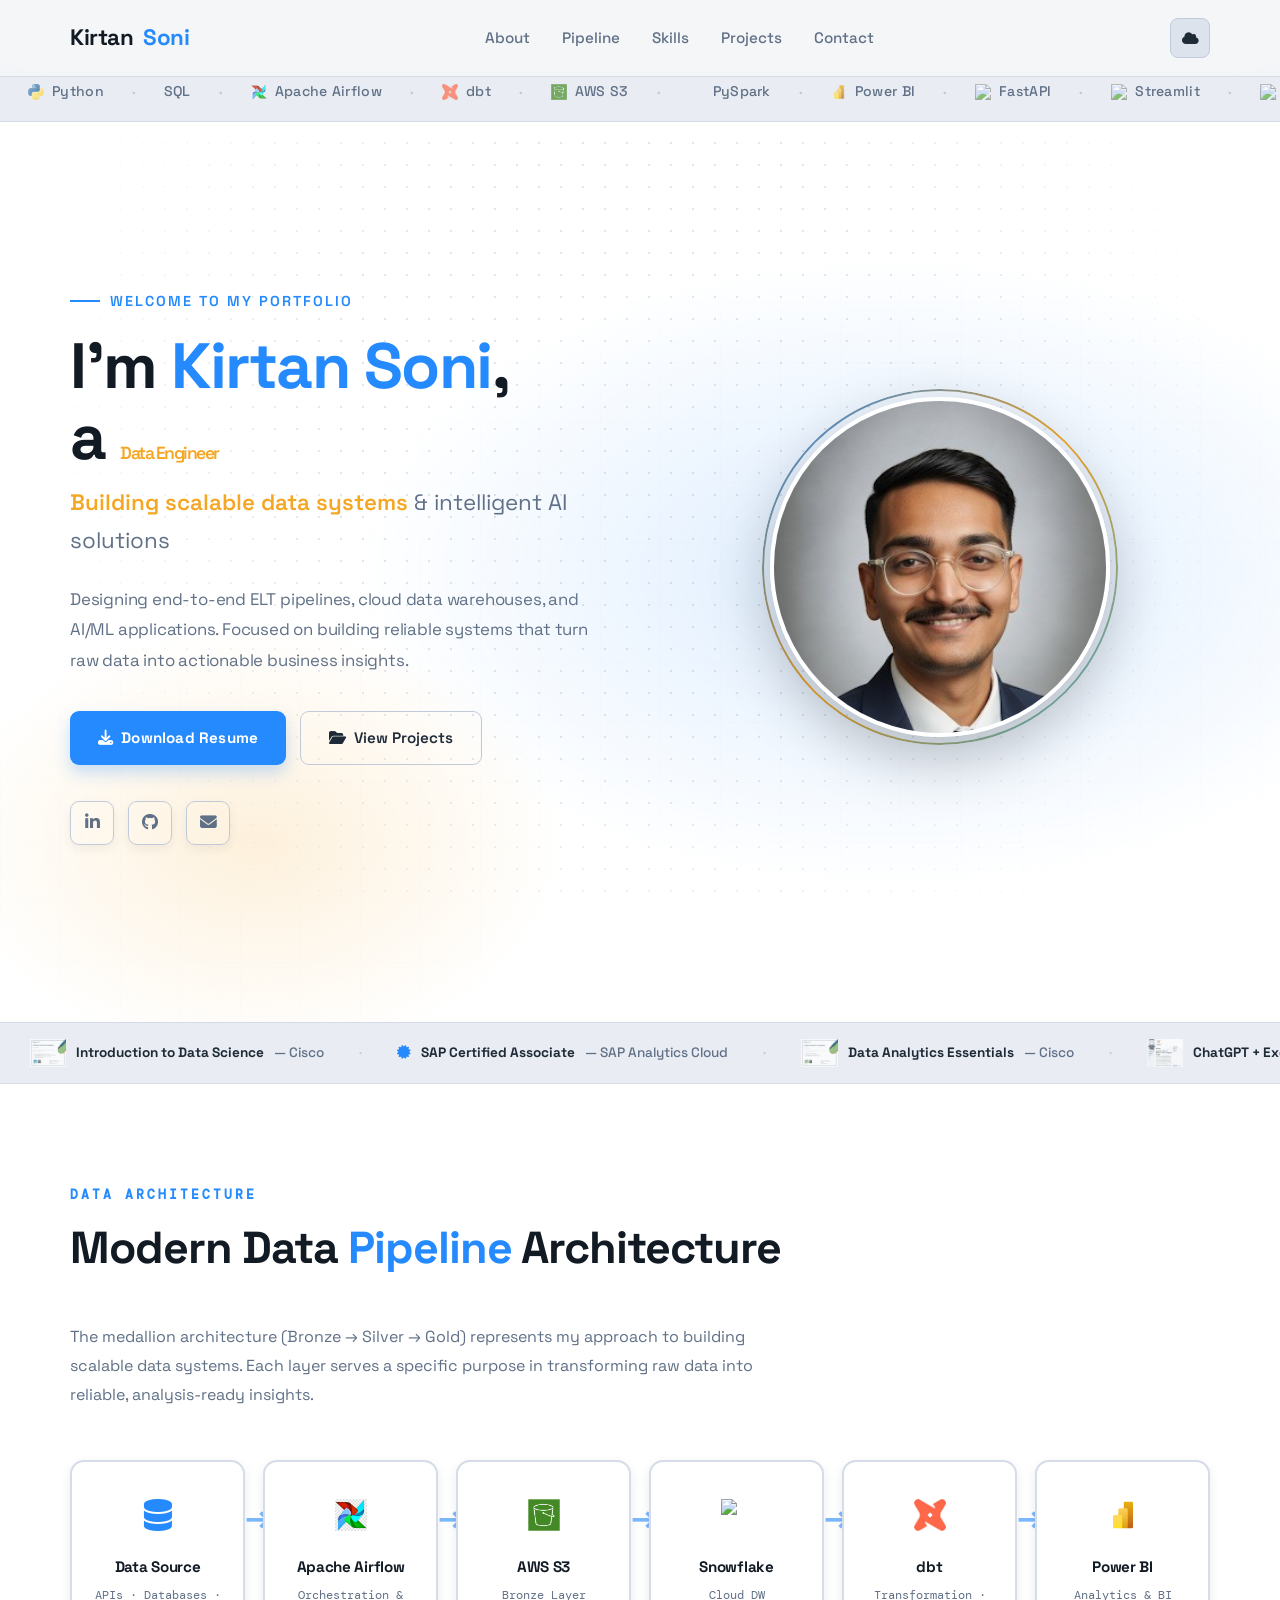
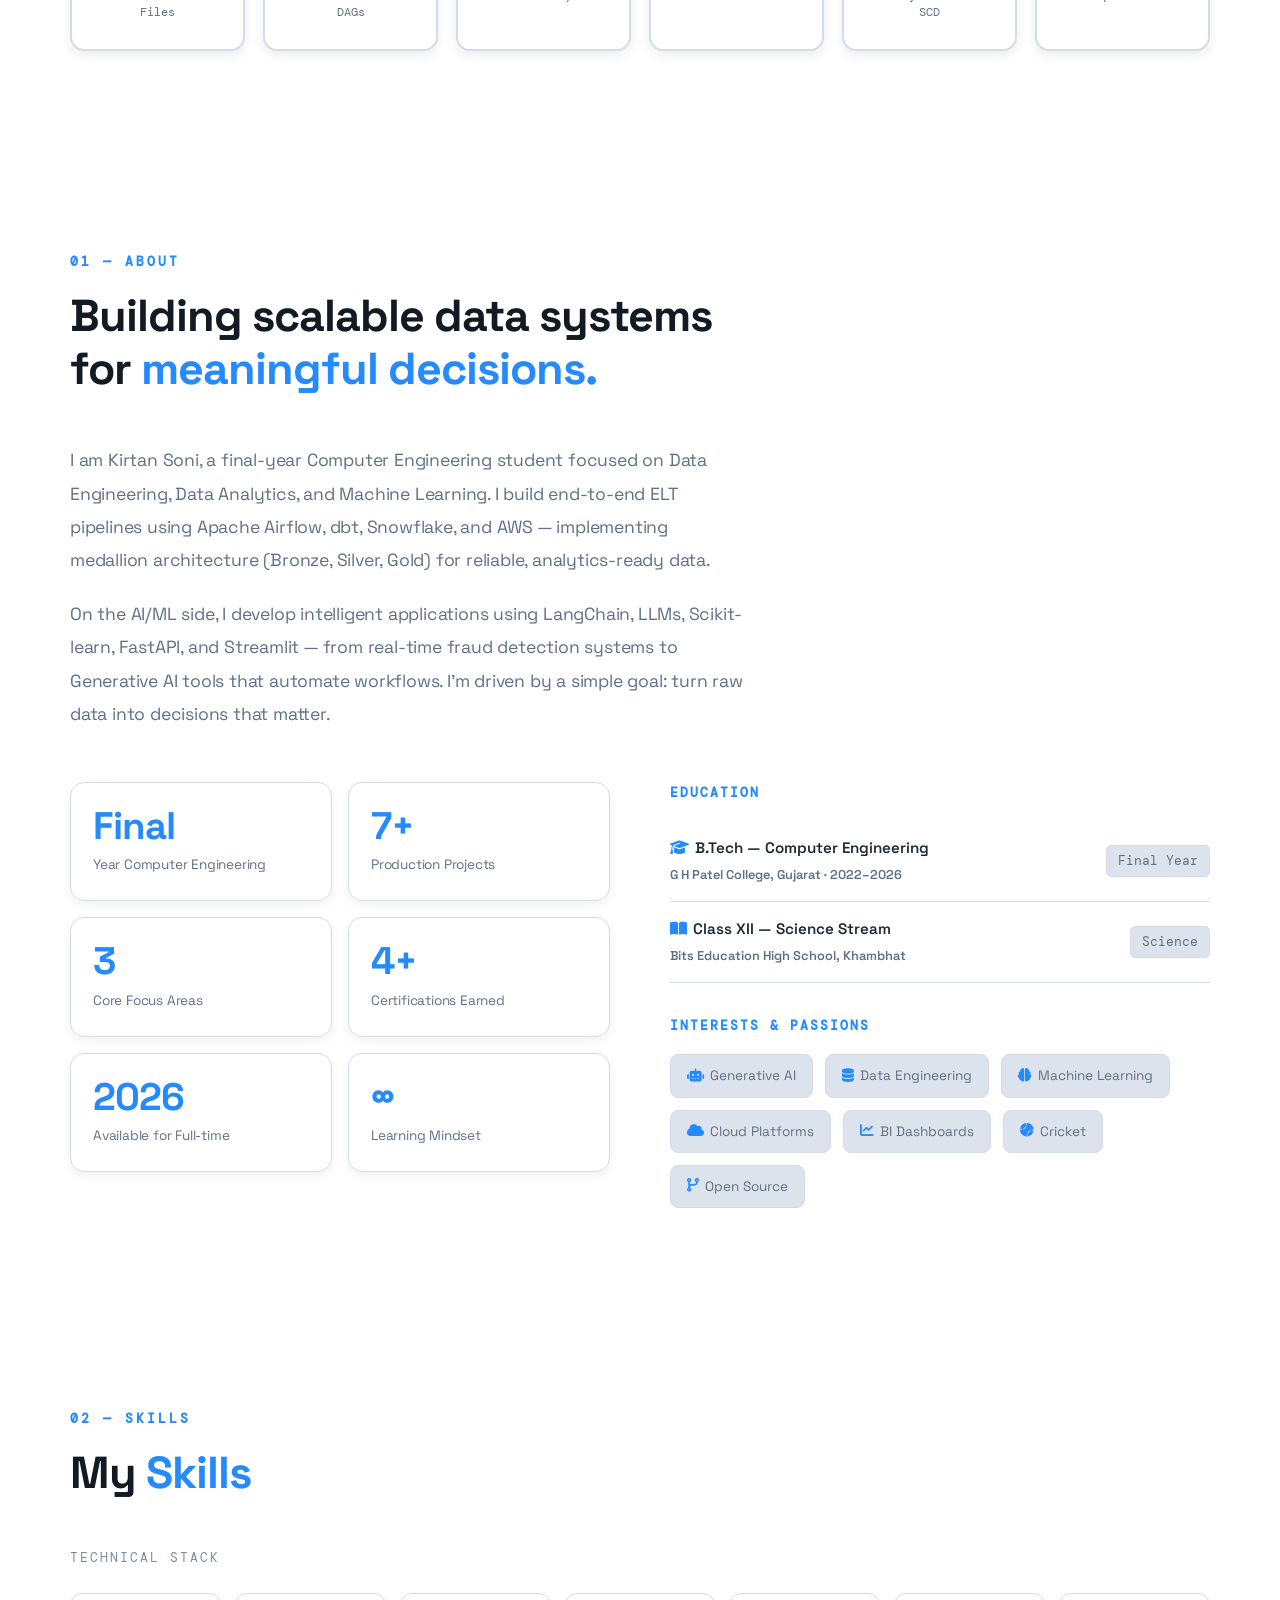
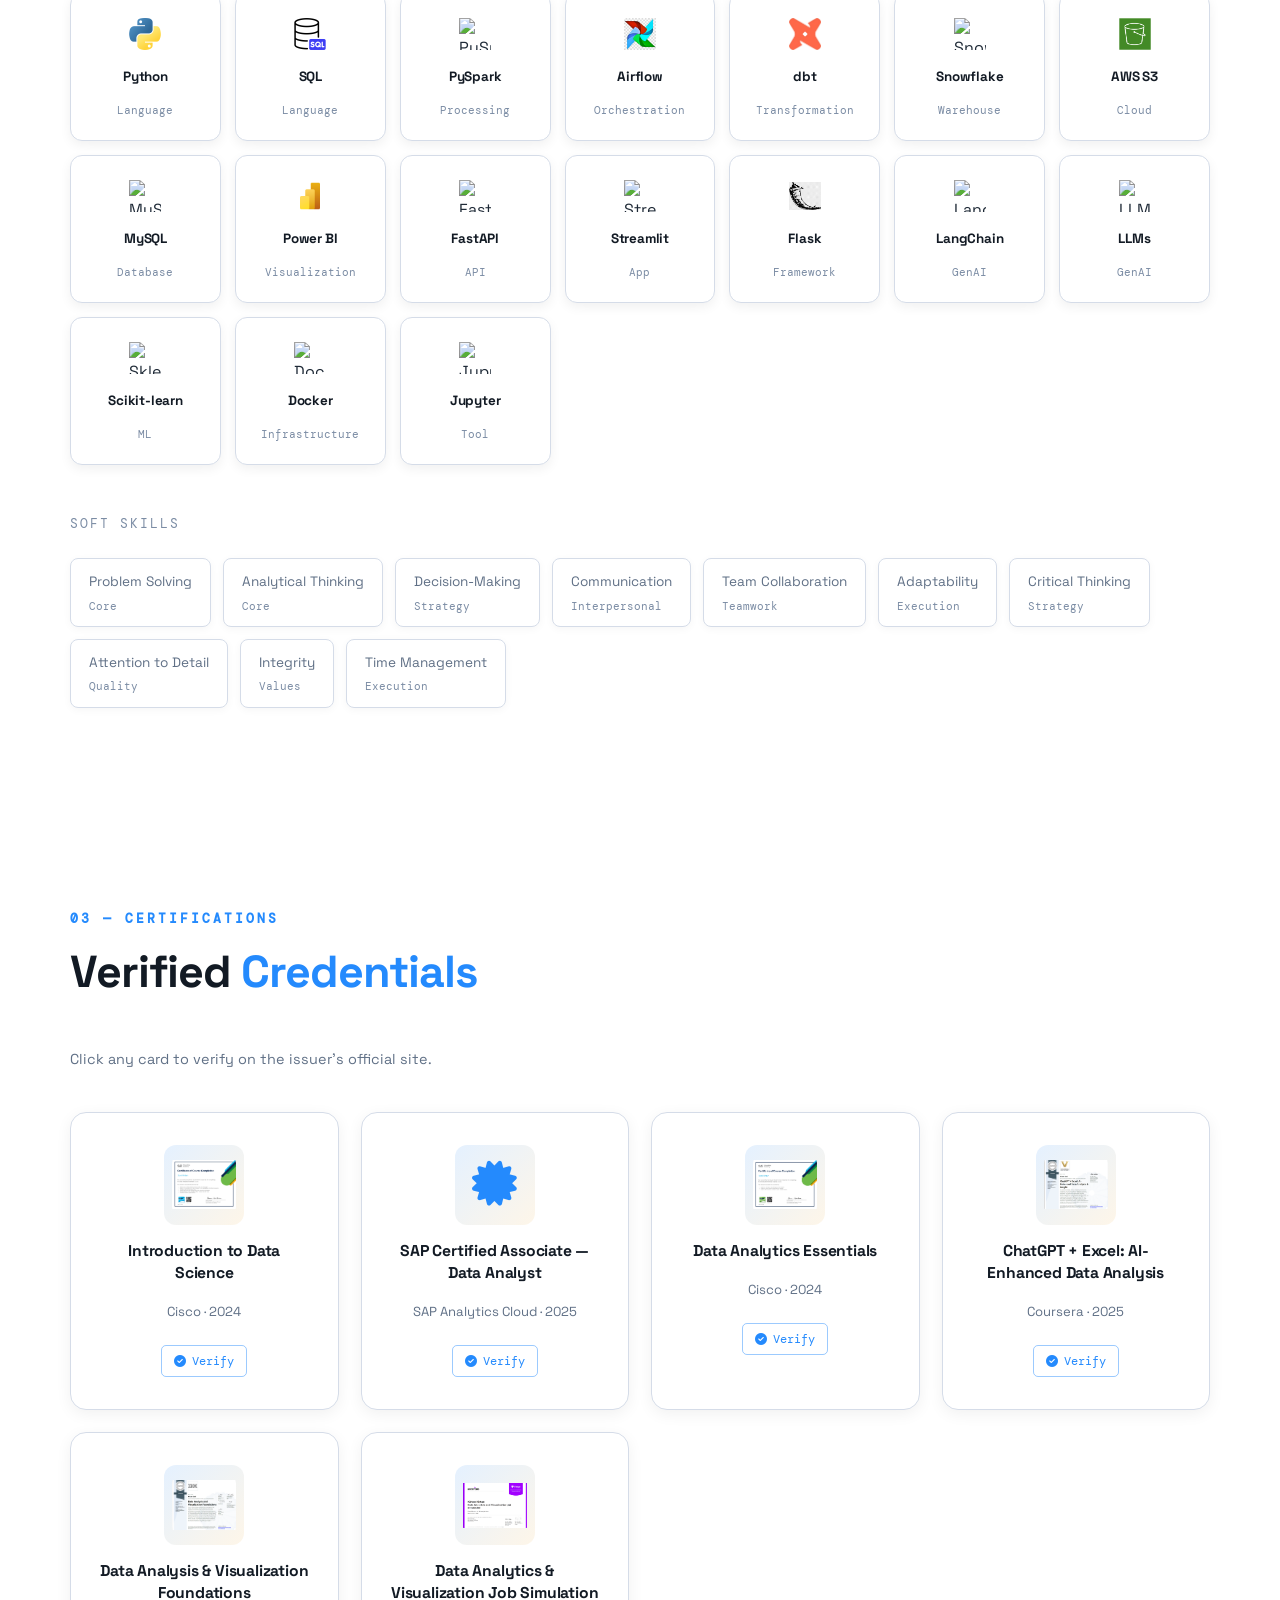
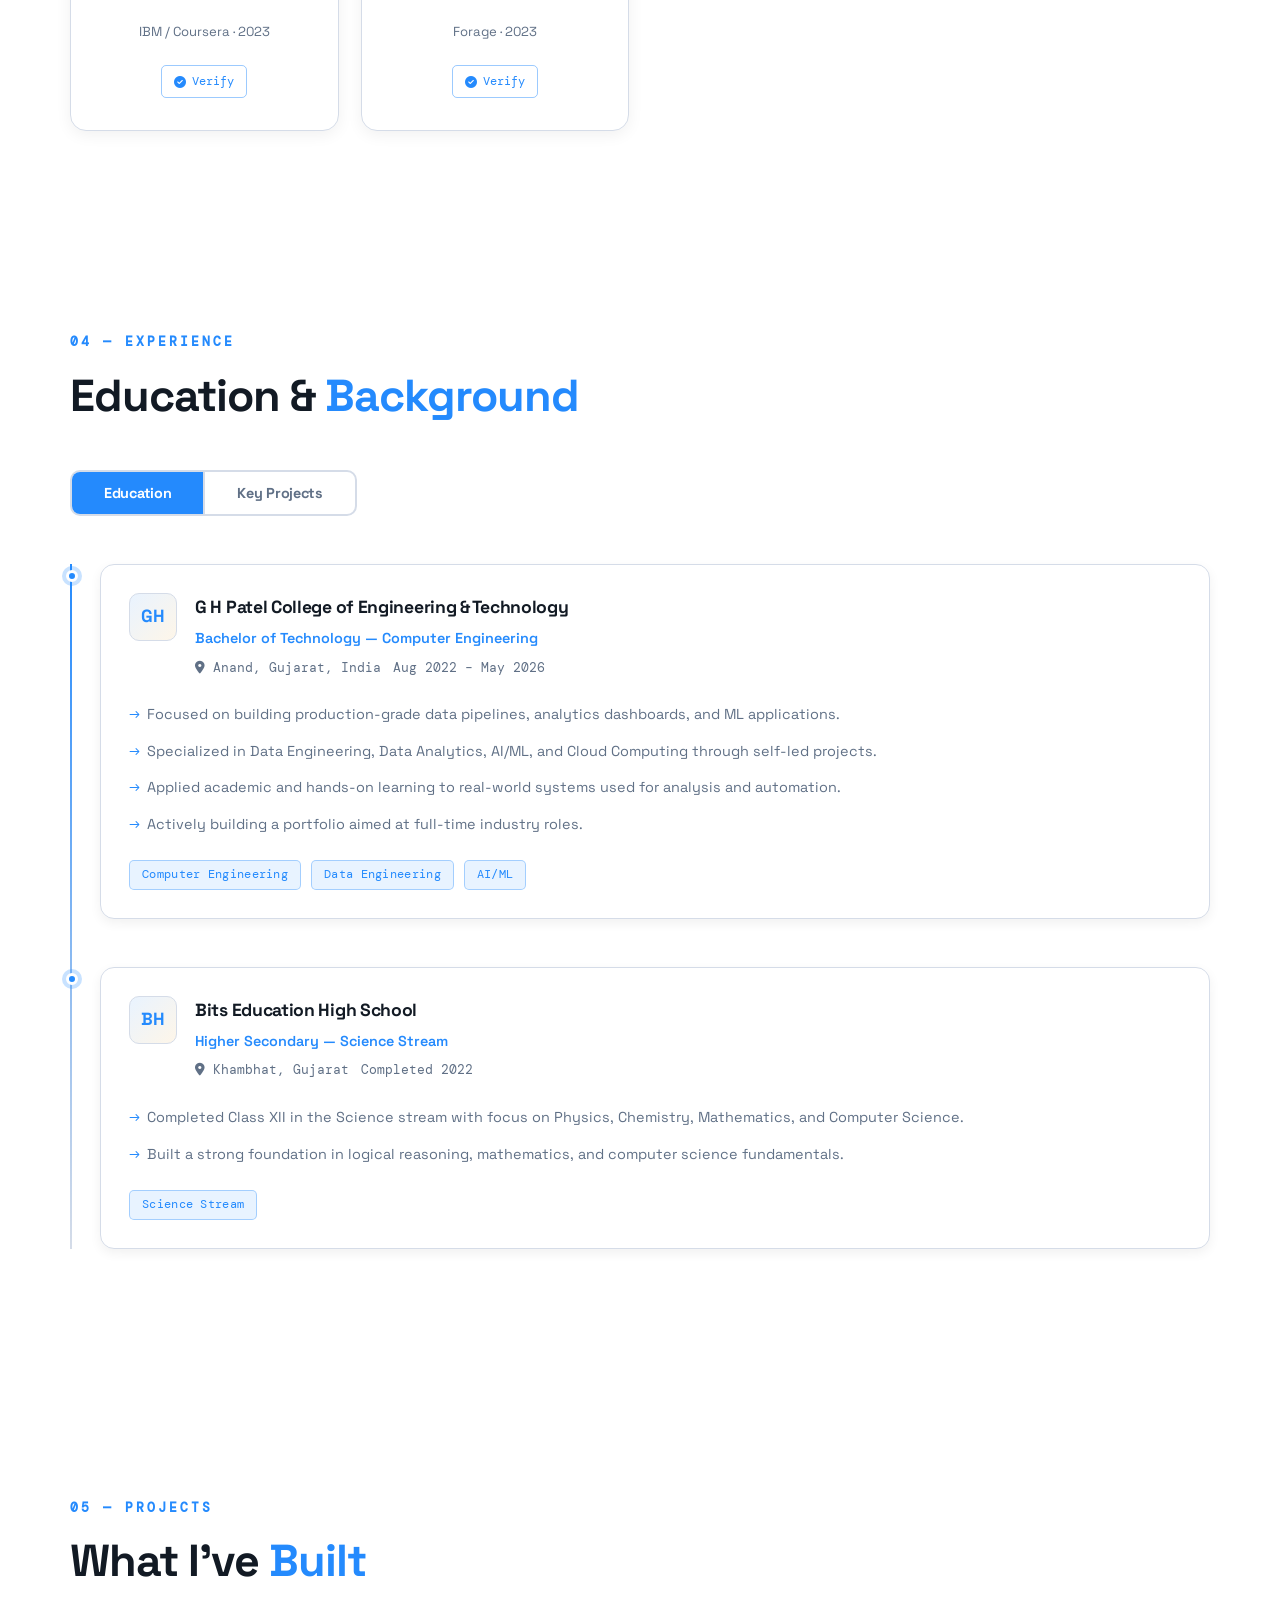
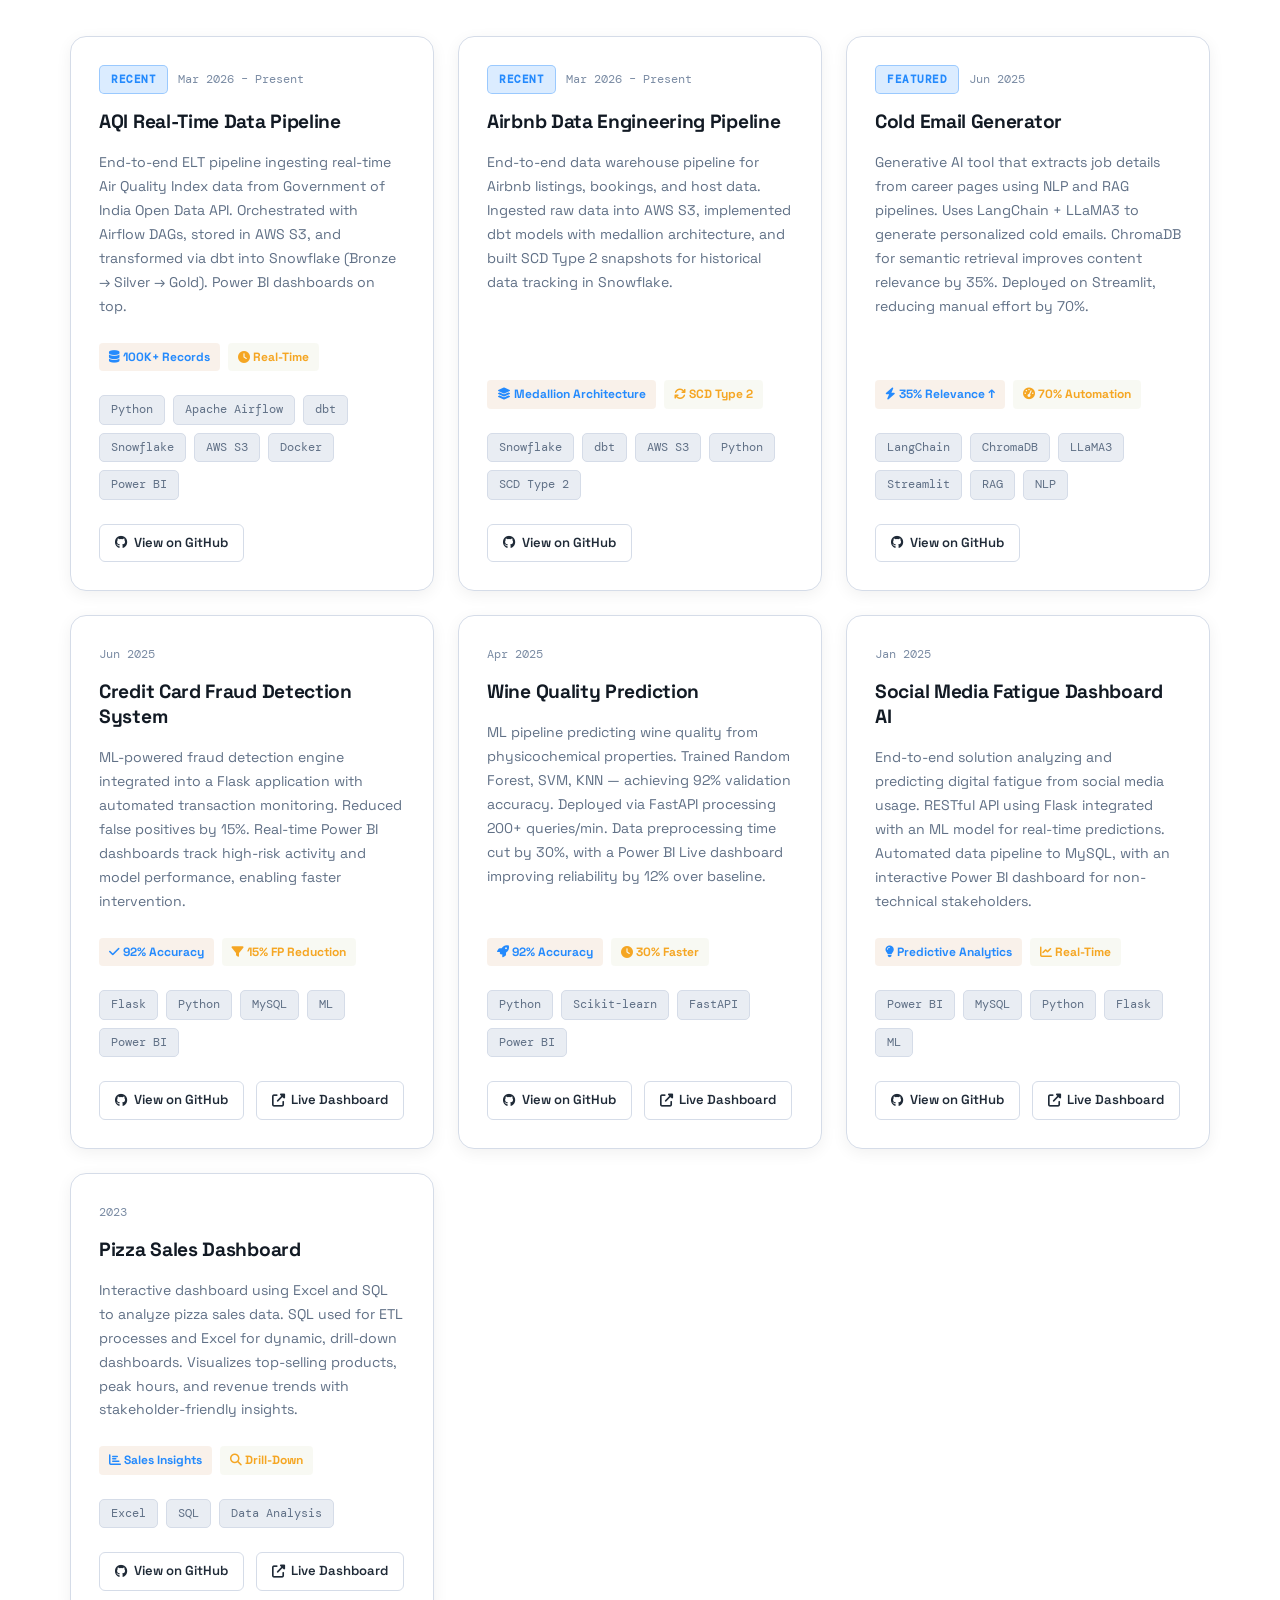
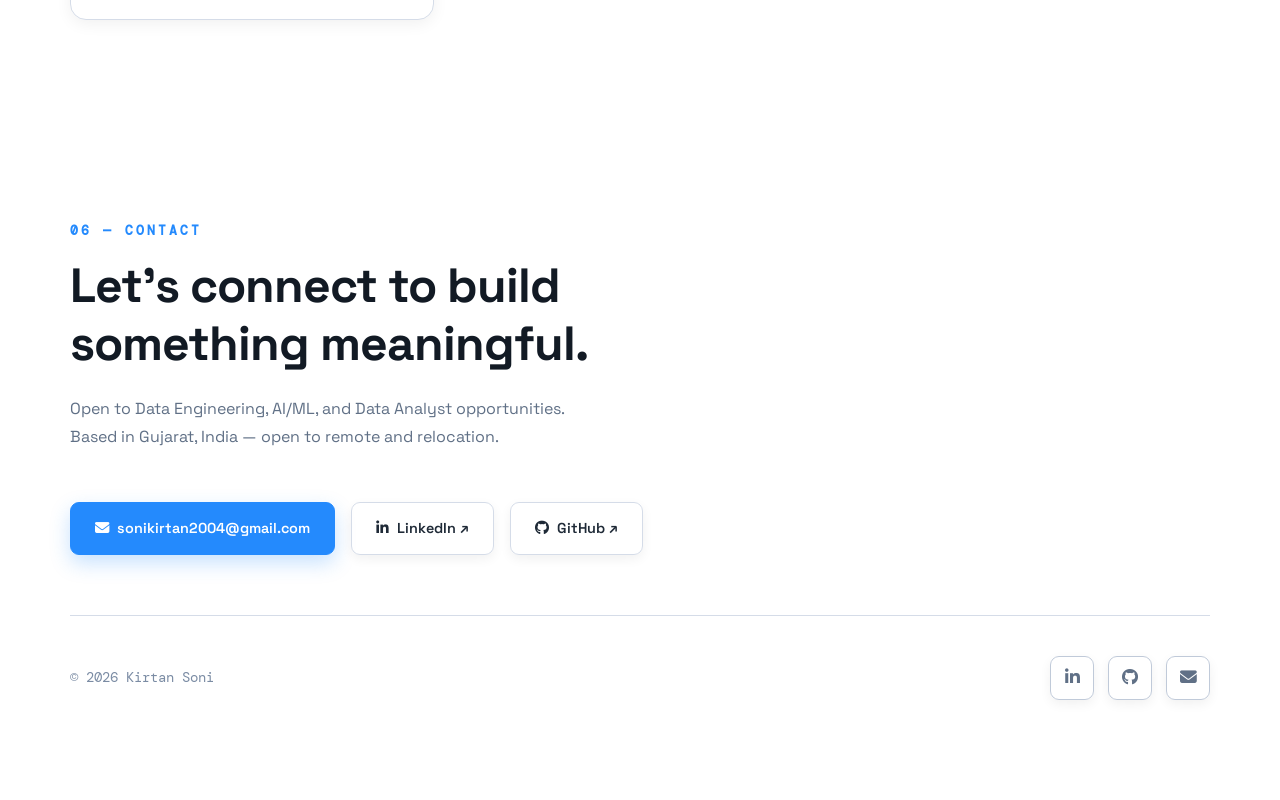
==== commit c33ac622: "Update Power BI live dashboard links for social media, credit card, and wine projects" ====
--- a/index.html
+++ b/index.html
@@ -499,6 +499,7 @@
         </div>
         <div class="project-links">
           <a href="https://github.com/sonikirtan110/Credit-Card-Fraud-Detection" class="proj-link" target="_blank"><i class="fab fa-github"></i> View on GitHub</a>
+          <a href="https://app.fabric.microsoft.com/view?r=eyJrIjoiZjhkMTVmMzUtNDJkOC00OGVlLTkzMDYtYzFiYWM4OWExMzI2IiwidCI6ImRhYTU5MmNhLWRlN2ItNGM1NC04ODM2LTkxYTY2OTBmZTE5NyJ9&pageName=227861ced3fd2f726a2c" class="proj-link" target="_blank"><i class="fas fa-external-link-alt"></i> Live Dashboard</a>
         </div>
       </div>
 
@@ -515,7 +516,7 @@
         </div>
         <div class="project-links">
           <a href="https://github.com/sonikirtan110/Wine-Quality-Analysis" class="proj-link" target="_blank"><i class="fab fa-github"></i> View on GitHub</a>
-          <a href="https://project.novypro.com/PVlKsk" class="proj-link" target="_blank"><i class="fas fa-external-link-alt"></i> Live Dashboard</a>
+          <a href="https://app.powerbi.com/view?r=eyJrIjoiOTIwYWYyY2MtOTZiYS00MWUxLWI3NzgtMmFkYTFjMmZmMDZlIiwidCI6ImRhYTU5MmNhLWRlN2ItNGM1NC04ODM2LTkxYTY2OTBmZTE5NyJ9&pageName=dd74d0105ec518cb7330" class="proj-link" target="_blank"><i class="fas fa-external-link-alt"></i> Live Dashboard</a>
         </div>
       </div>
 
@@ -532,7 +533,7 @@
         </div>
         <div class="project-links">
           <a href="https://github.com/sonikirtan110/social-media-fatigue-dashboard-ai" class="proj-link" target="_blank"><i class="fab fa-github"></i> View on GitHub</a>
-          <a href="https://project.novypro.com/zZNzt7" class="proj-link" target="_blank"><i class="fas fa-external-link-alt"></i> Live Dashboard</a>
+          <a href="https://app.powerbi.com/view?r=eyJrIjoiMjkxODA1OWQtZmNhOS00YmZiLThmZjMtMjA2ZTExNjQ5OGE5IiwidCI6ImRhYTU5MmNhLWRlN2ItNGM1NC04ODM2LTkxYTY2OTBmZTE5NyJ9&pageName=57e7f34abb9002d1e2a0" class="proj-link" target="_blank"><i class="fas fa-external-link-alt"></i> Live Dashboard</a>
         </div>
       </div>
 
--- a/style.css
+++ b/style.css
@@ -49,7 +49,24 @@
   --nav-bg: rgba(15, 14, 71, 0.9);
     }
 
-    [data-theme="dashboard"] {
+    [data-theme="dark"] .project-links .proj-link,
+    [data-theme="dark"] .project-links .proj-link:visited {
+  color: #ffffff;
+  border-color: #5f669f;
+  background: rgba(134, 134, 172, 0.12);
+    }
+
+    [data-theme="dark"] .project-links .proj-link i {
+  color: #dce4ff;
+    }
+
+    [data-theme="dark"] .proj-link:hover {
+  color: #ffffff;
+  border-color: var(--accent);
+  background: rgba(134, 134, 172, 0.26);
+    }
+
+    [data-theme="skyblue"] {
   /* JustDo dashboard palette */
   --bg: #f5f6f8;
   --bg2: #e9edf3;
@@ -296,7 +313,7 @@
     #projects { background: var(--bg2); }
     .projects-grid { display: grid; grid-template-columns: repeat(auto-fill, minmax(360px, 1fr)); gap: 24px; }
     .project-card { background: var(--card); border: 1px solid var(--border); border-radius: 16px; padding: 28px; display: flex; flex-direction: column; gap: 16px; transition: all 0.3s cubic-bezier(0.23, 1, 0.320, 1); position: relative; overflow: hidden; box-shadow: 0 4px 16px rgba(0,0,0,0.06); }
-    .project-card::before { content: ''; position: absolute; inset: 0; background: radial-gradient(ellipse at top left, rgba(var(--accent-rgb),0.12) 0%, transparent 60%); opacity: 0; transition: opacity 0.3s; }
+    .project-card::before { content: ''; position: absolute; inset: 0; background: radial-gradient(ellipse at top left, rgba(var(--accent-rgb),0.12) 0%, transparent 60%); opacity: 0; transition: opacity 0.3s; pointer-events: none; }
     .project-card:hover { border-color: var(--accent); transform: translateY(-8px); box-shadow: 0 20px 48px rgba(var(--accent-rgb),0.2); }
     .project-card:hover::before { opacity: 1; }
     .project-badges { display: flex; gap: 10px; flex-wrap: wrap; align-items: center; }
@@ -307,8 +324,8 @@
     .project-tags { display: flex; flex-wrap: wrap; gap: 8px; }
     .proj-tag { background: var(--bg2); border: 1px solid var(--border); color: var(--muted); font-size: 0.72rem; padding: 4px 11px; border-radius: 5px; font-family: var(--mono); transition: all 0.2s; }
     .proj-tag:hover { border-color: var(--accent); color: var(--accent); }
-    .project-links { display: flex; gap: 12px; margin-top: 8px; flex-wrap: wrap; }
-    .proj-link { display: inline-flex; align-items: center; gap: 6px; font-size: 0.82rem; color: var(--muted); text-decoration: none; border: 1px solid var(--border); padding: 7px 15px; border-radius: 6px; transition: all 0.2s; font-weight: 600; }
+    .project-links { display: flex; gap: 12px; margin-top: 8px; flex-wrap: wrap; position: relative; z-index: 2; }
+    .proj-link { display: inline-flex; align-items: center; gap: 6px; font-size: 0.82rem; color: var(--text); text-decoration: none; border: 1px solid var(--border); padding: 7px 15px; border-radius: 6px; transition: all 0.2s; font-weight: 600; position: relative; z-index: 2; }
     .proj-link:hover { color: var(--accent); border-color: var(--accent); background: rgba(var(--accent-rgb),0.1); }
 
     /* ── CONTACT ── */
@@ -391,3 +408,34 @@
       .pipeline-flow { grid-template-columns: 1fr; }
       .contact-big { font-size: 1.8rem; }
     }
+
+    /* Global white dotted background for all themes */
+    body {
+      margin: 0;
+      background-color: #ffffff !important;
+      background-image: none !important;
+      position: relative;
+    }
+
+    body::before {
+      content: "";
+      position: fixed;
+      inset: 0;
+      background-image: radial-gradient(#d1d5db 1px, transparent 1px);
+      background-size: 22px 22px;
+      mask-image: radial-gradient(circle at center, black 40%, transparent 80%);
+      -webkit-mask-image: radial-gradient(circle at center, black 40%, transparent 80%);
+      opacity: 0.6;
+      pointer-events: none;
+      z-index: -1;
+    }
+
+    #about,
+    #pipeline,
+    #skills,
+    #certifications,
+    #experience,
+    #projects,
+    #contact {
+      background: transparent !important;
+    }
